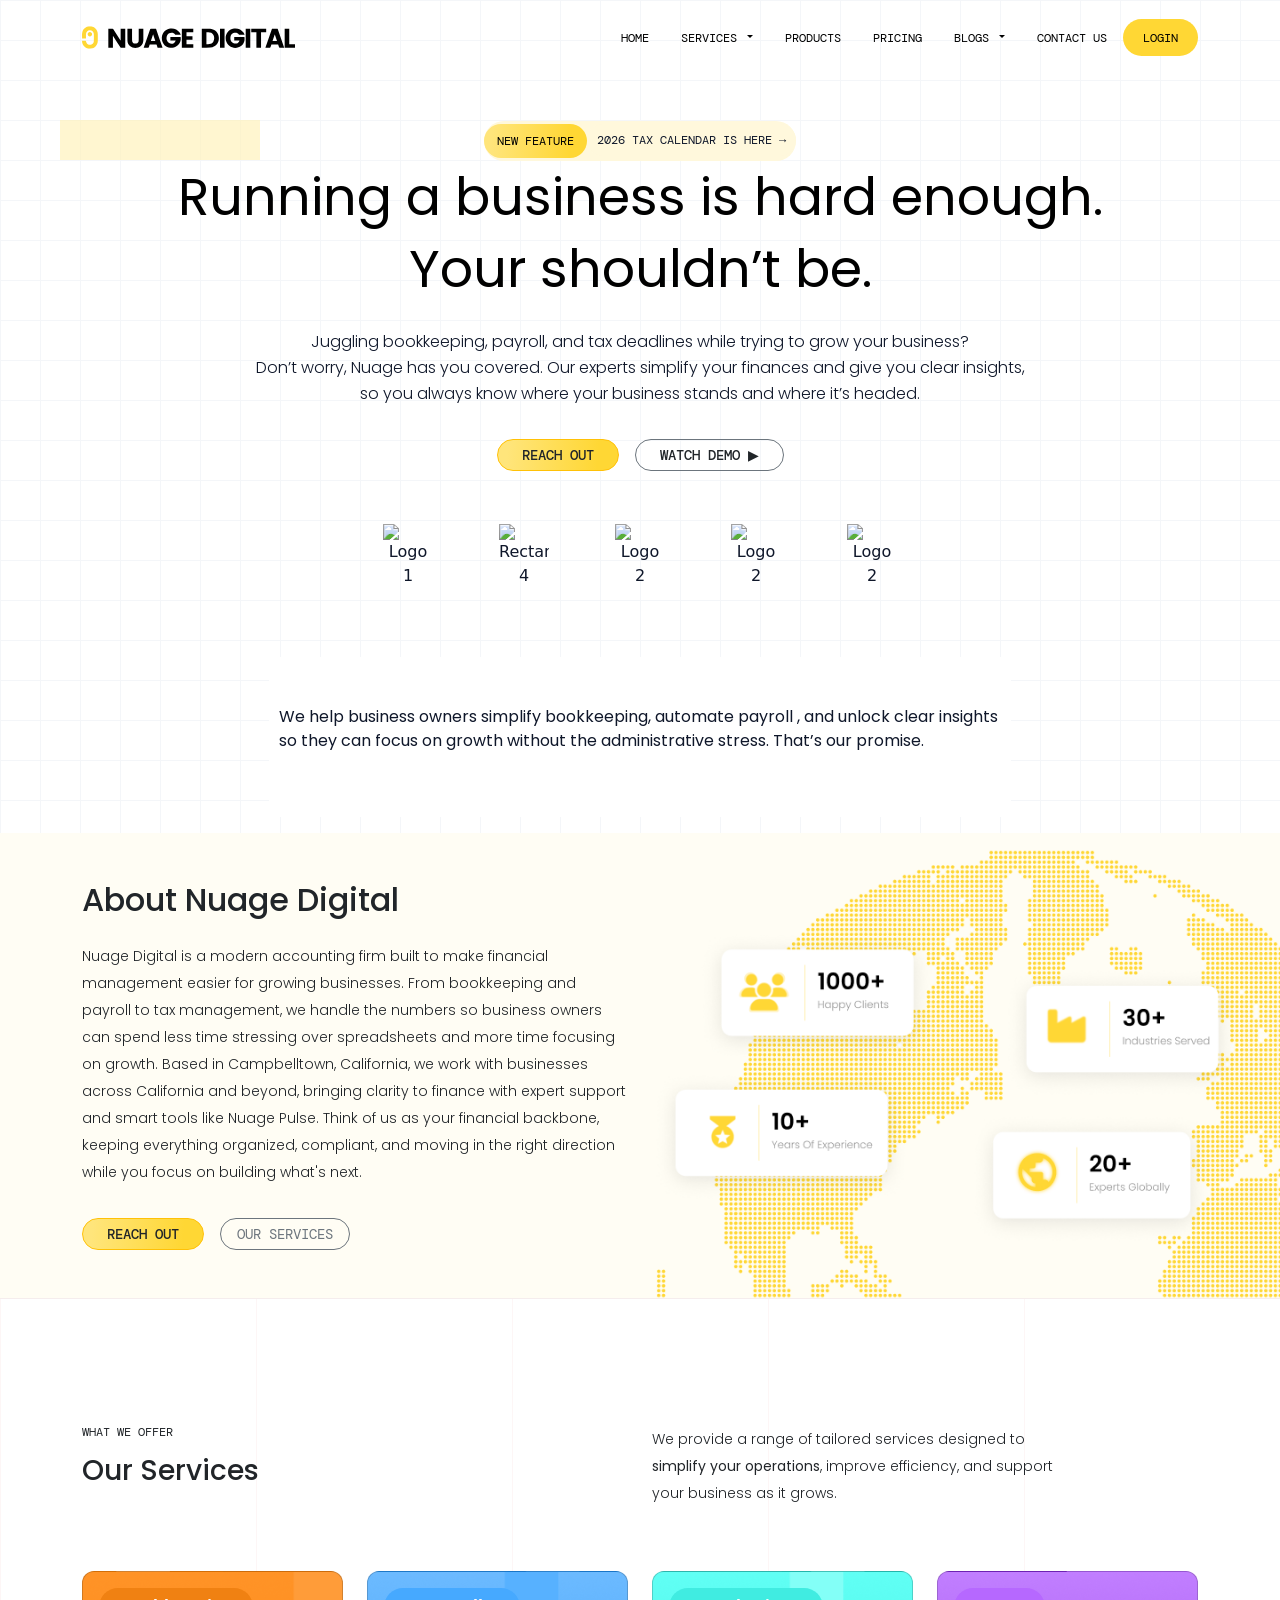
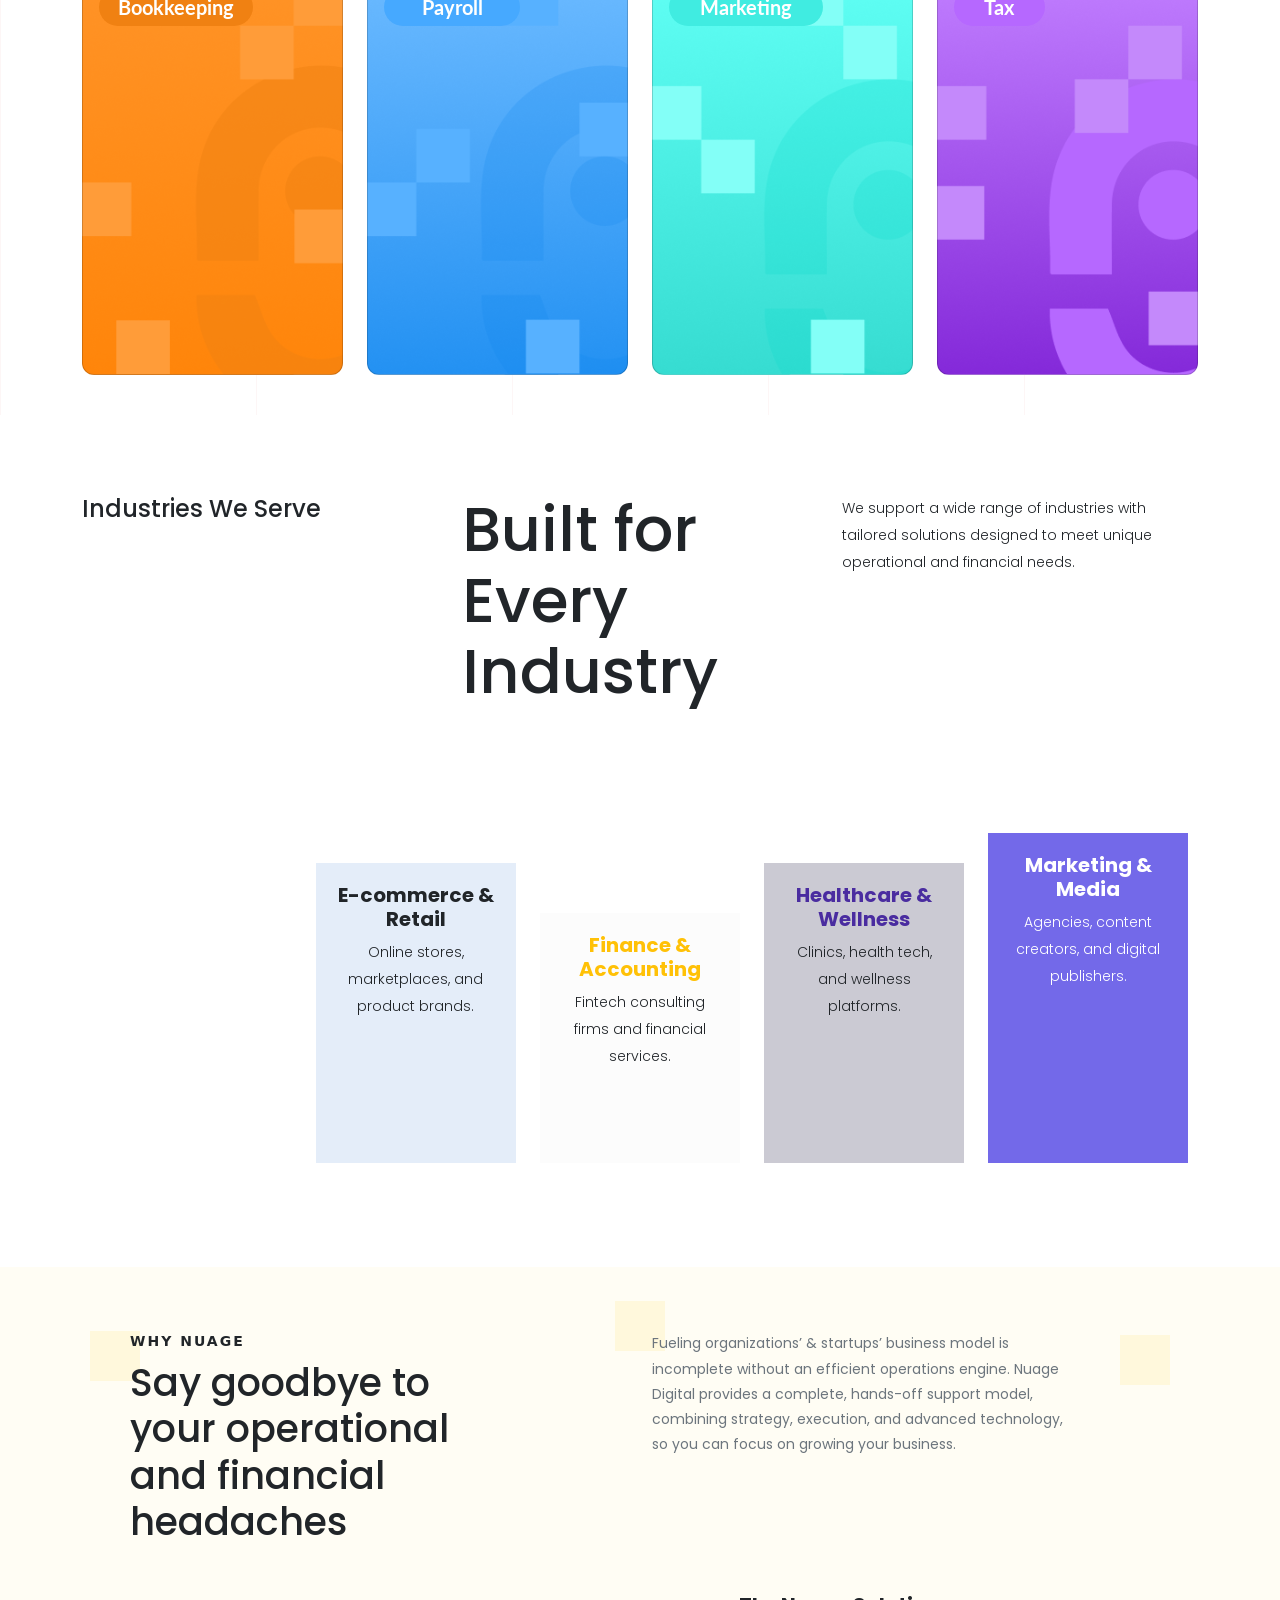
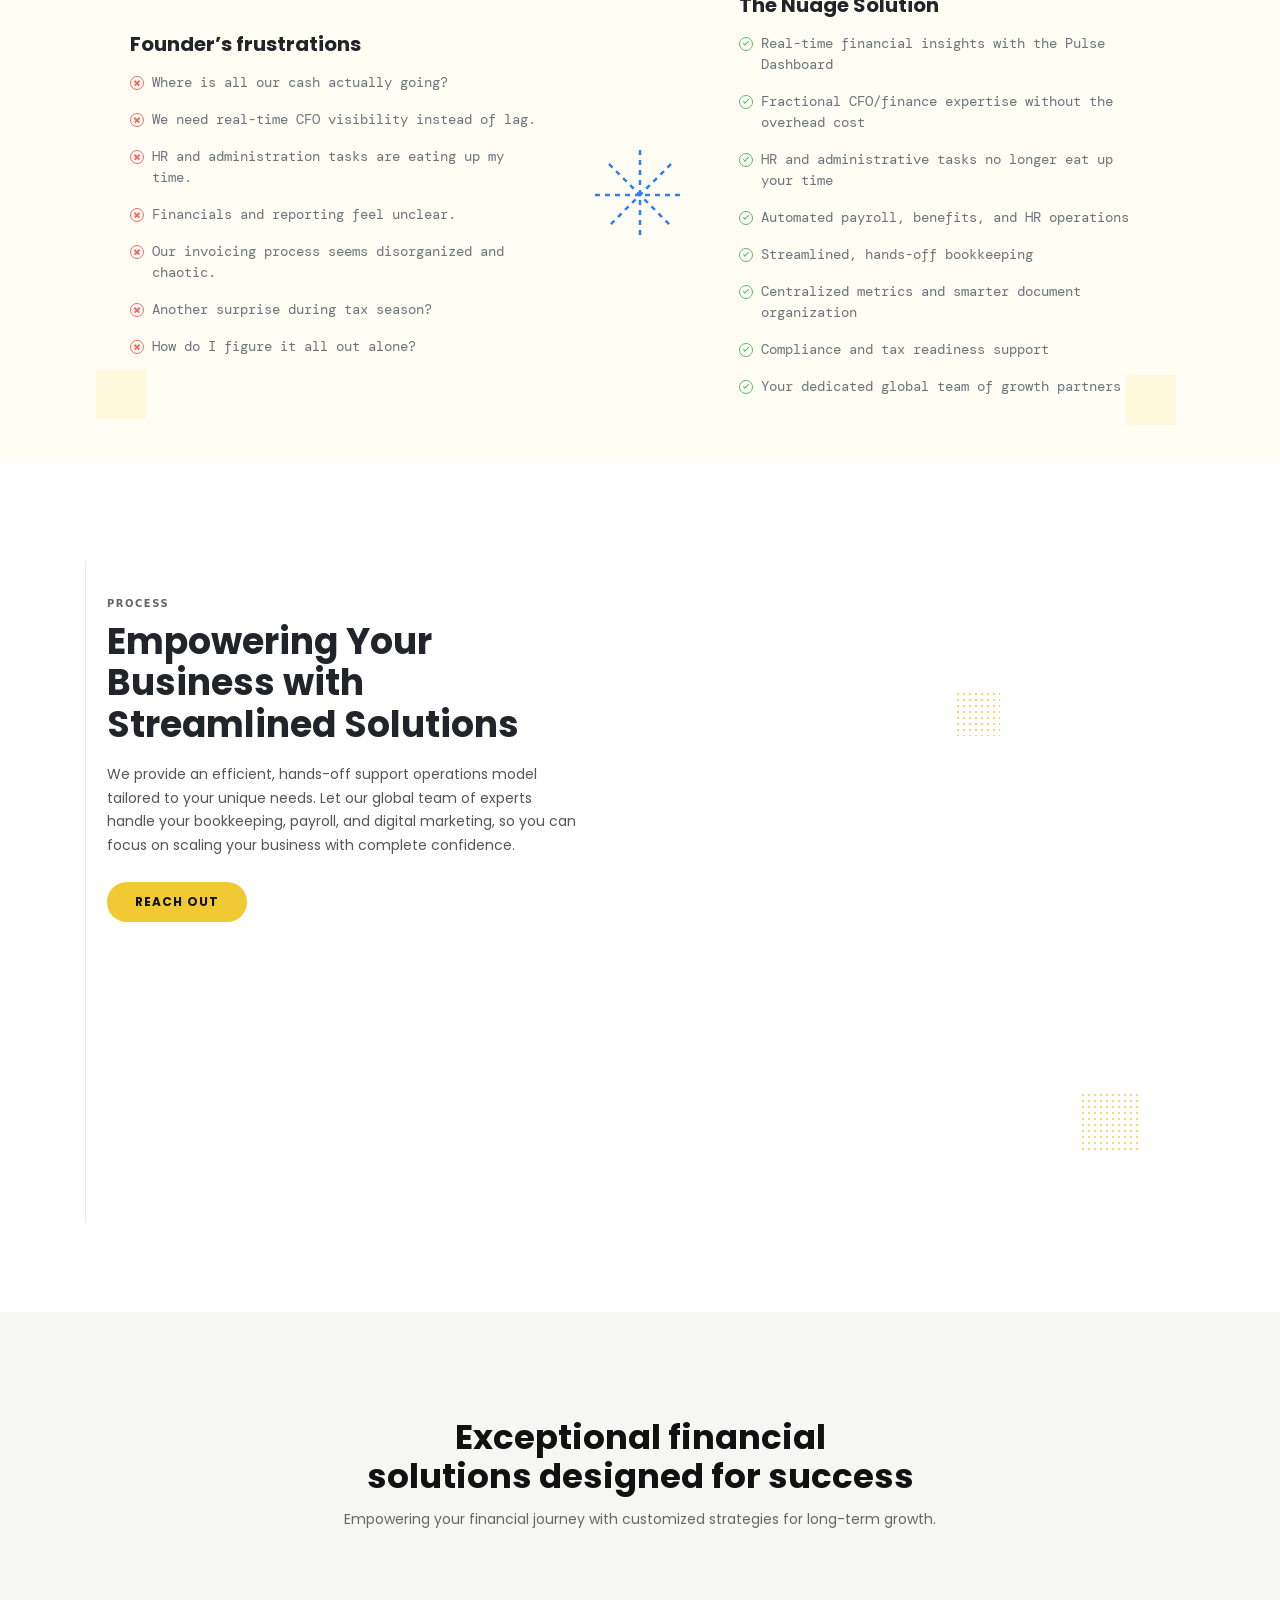
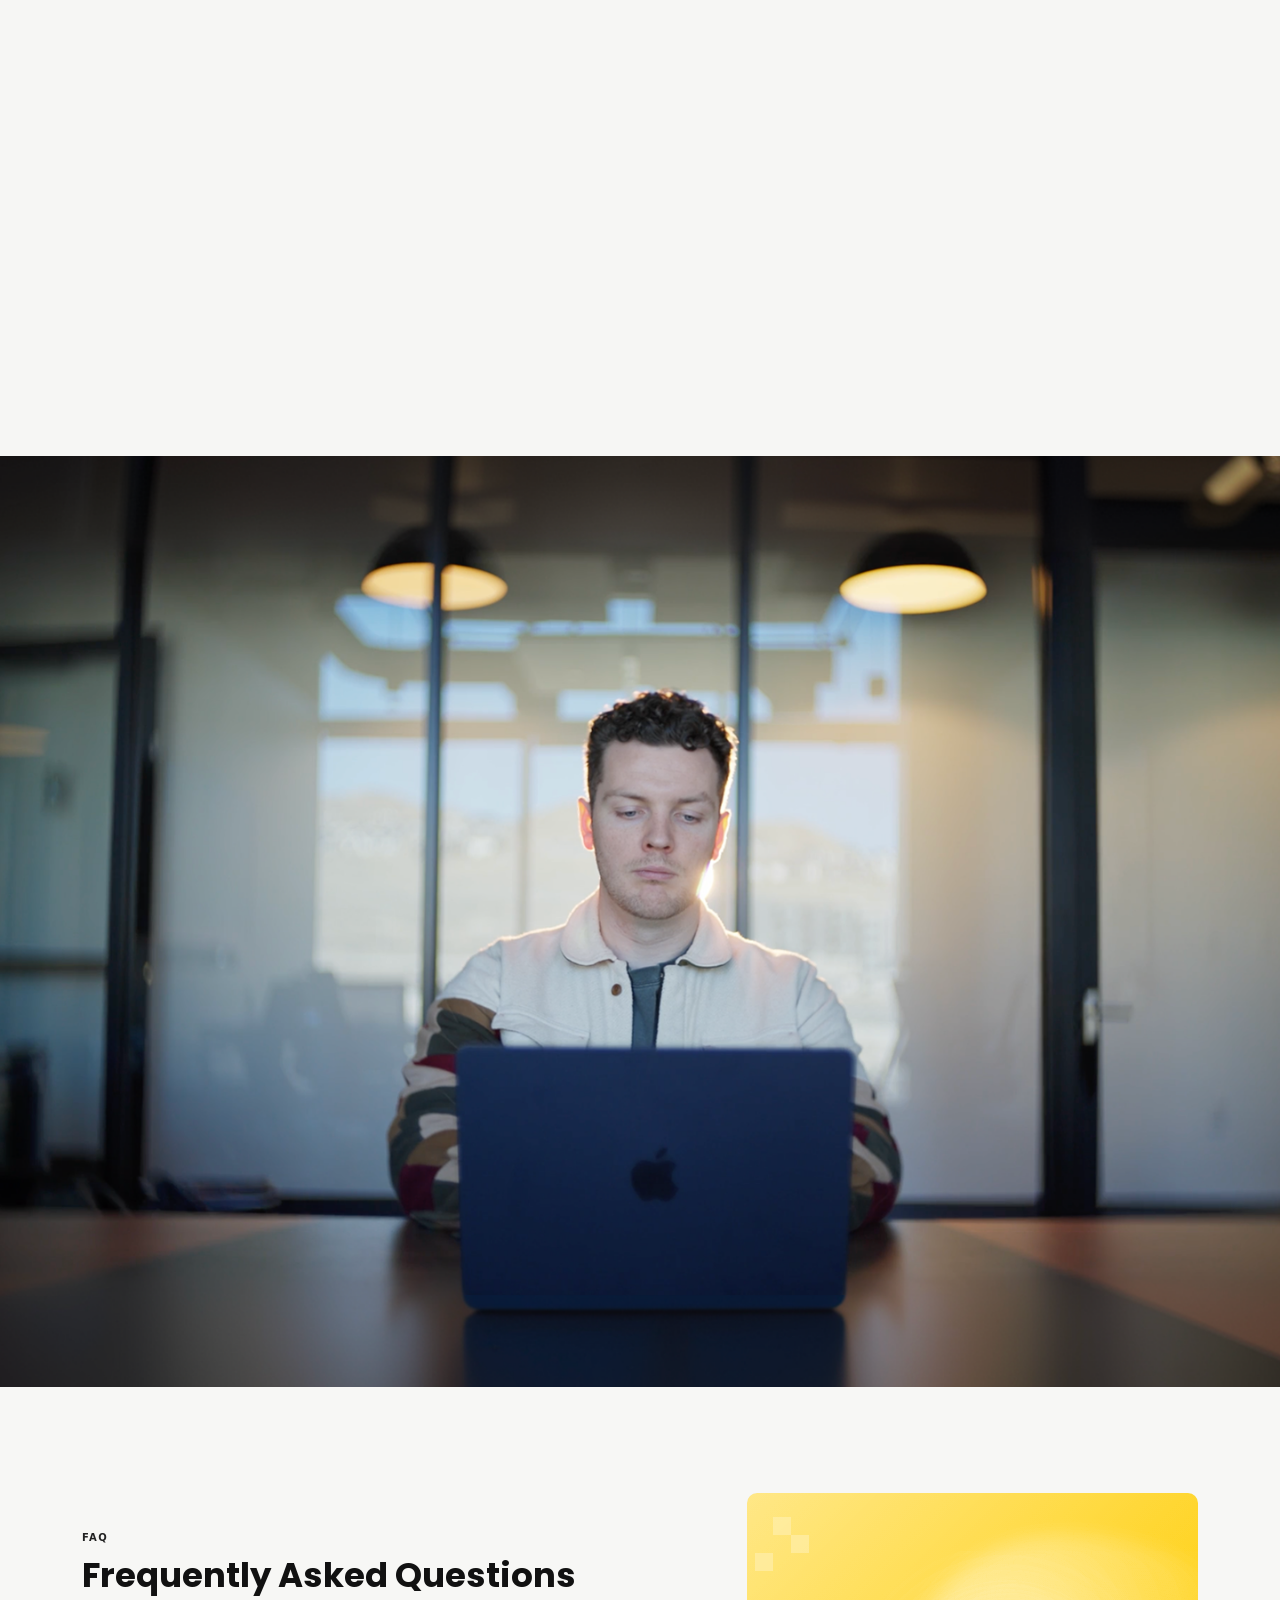
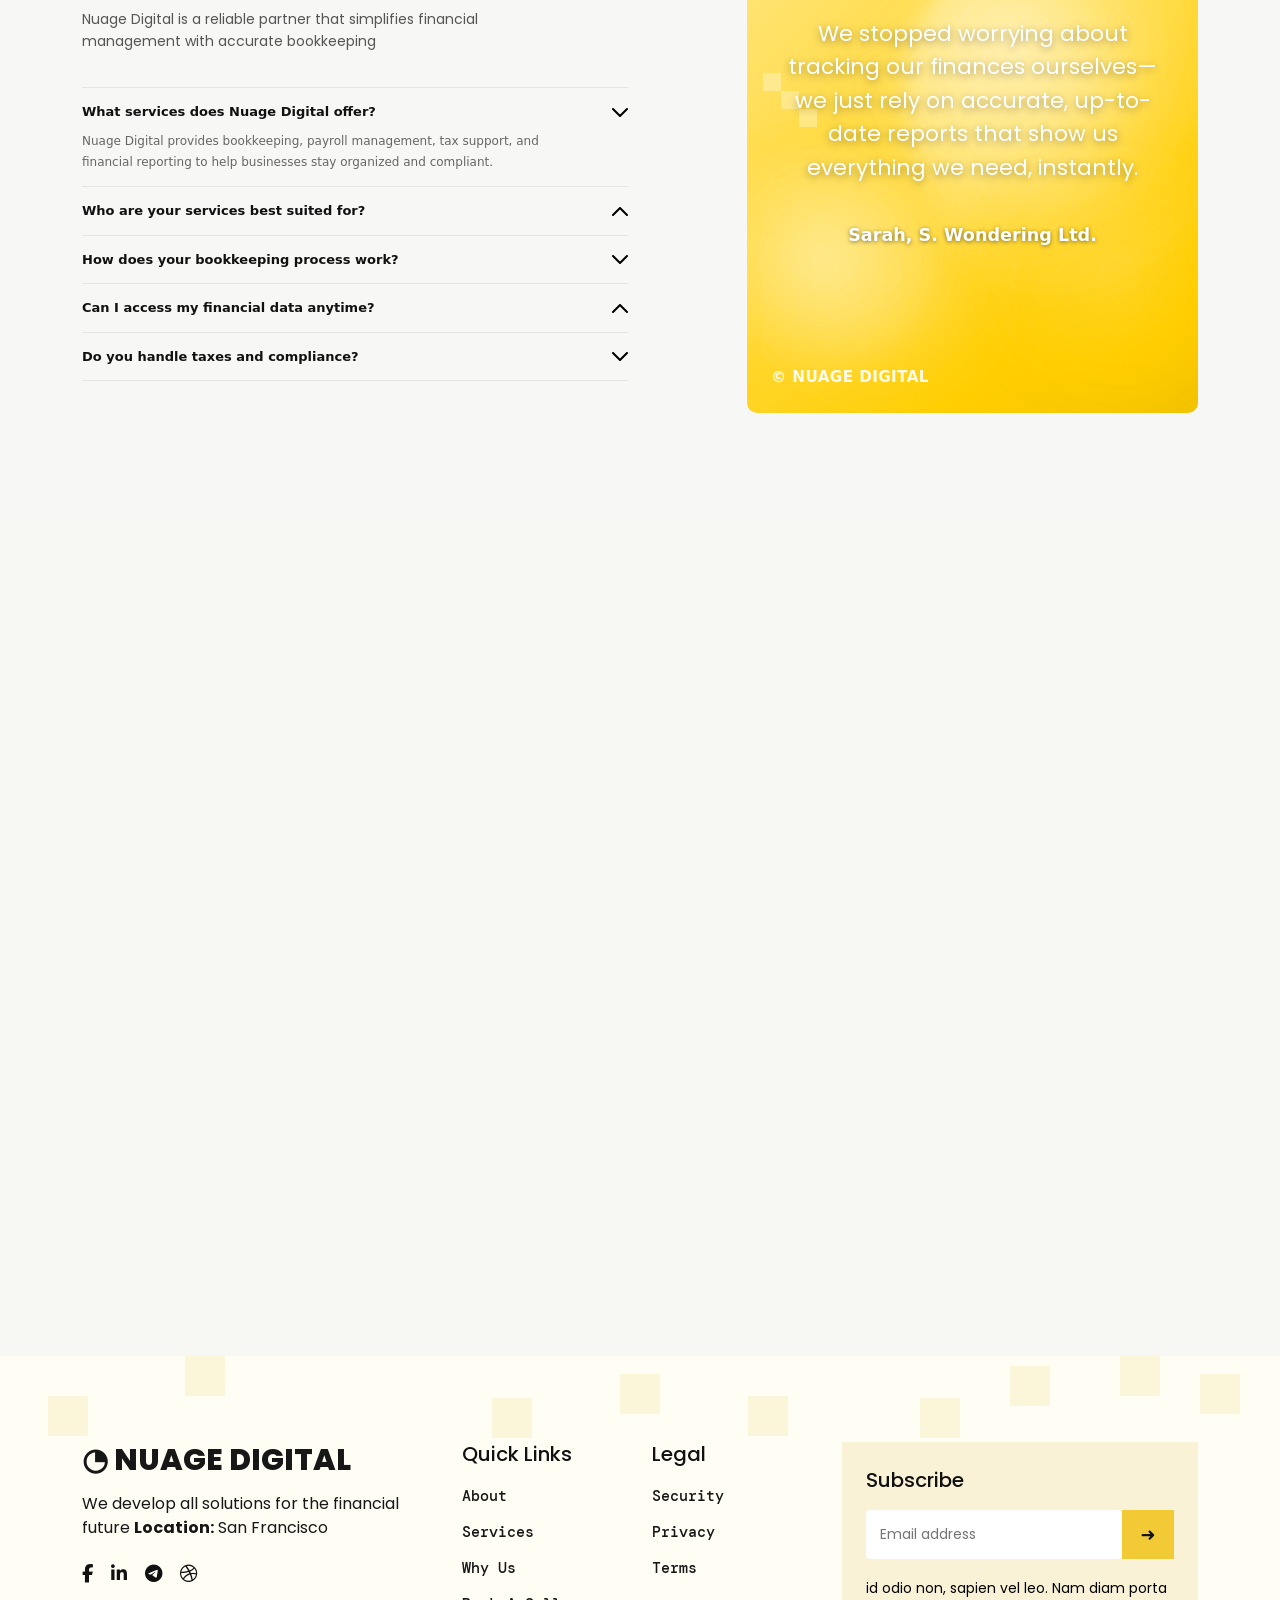
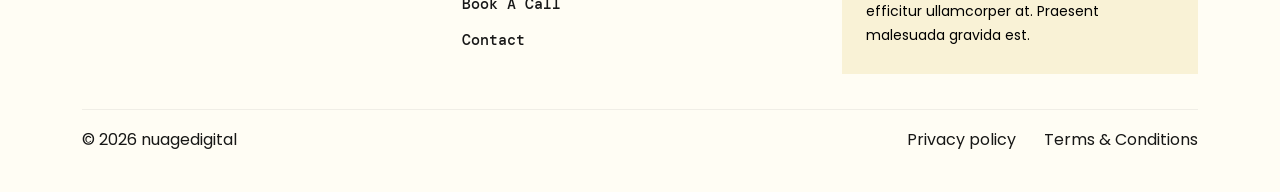
==== index.html @ 2b139d9e "Updated custom.css and index.html" ====
<!DOCTYPE html>
<html lang="en">

<head>
  <meta charset="UTF-8">
  <meta name="viewport" content="width=device-width, initial-scale=1.0">
  <title>Nuage-Digital | Index</title>
  <meta name="description" content="This is an example webpage.">
  <meta name="keywords" content="web, development, HTML">
  <meta name="author" content="John Doe">
  <meta name="robots" content="index, follow">
  <meta property="og:title" content="Example Page">
  <meta property="og:description" content="This page is an example of meta tags in HTML.">
  <meta property="og:image" content="image_url.jpg">
  <link rel="stylesheet" href="assets/css/custom.css">
  <link rel="stylesheet" href="assets/css/slick.css">
  <link rel="stylesheet" href="assets/css/slick-theme.css">
  <!-- Bootstrap CSS -->
  <link rel="stylesheet" href="https://cdnjs.cloudflare.com/ajax/libs/font-awesome/6.5.2/css/all.min.css">
  <link rel="stylesheet" href="https://cdn.jsdelivr.net/npm/bootstrap@5.1.3/dist/css/bootstrap.min.css">
</head>

<body>
  <!-- Header -->
  <header class="header">
    <nav class="navbar navbar-expand-lg navbar-light">
      <div class="container">

        <!-- Logo -->
        <a href="/" class="navbar-brand d-flex align-items-center gap-3">
          <img src="assets/images/logo.svg" alt="Nuage Digital Logo" height="45">
        </a>

        <!-- Toggler Button -->
        <div class="navbar-toggler custom-toggler" type="button" data-bs-toggle="offcanvas"
          data-bs-target="#navbarOffcanvas" aria-controls="navbarOffcanvas">
          <span class="border1"></span>
          <span class="border2"></span>
          <span class="border3"></span>
        </div>

        <!-- Desktop Navbar -->
        <div class="collapse navbar-collapse" id="navbarNav">
          <ul class="navbar-nav ms-auto">

            <li class="nav-item">
              <a class="nav-link active" href="#">Home</a>
            </li>

            <!-- Services Dropdown -->
            <li class="nav-item dropdown">
              <a class="nav-link dropdown-toggle" href="#" id="servicesDropdown" role="button" data-bs-toggle="dropdown"
                aria-expanded="false">
                Services
              </a>
              <ul class="dropdown-menu" aria-labelledby="servicesDropdown">
                <li><a class="dropdown-item" href="#">Web Development</a></li>
                <li><a class="dropdown-item" href="#">Digital Marketing</a></li>
                <li><a class="dropdown-item" href="#">SEO & SEM</a></li>
                <li ><a class="dropdown-item" href="#">App Development</a></li>
              </ul>
            </li>

            <!-- Products -->
            <li class="nav-item">
              <a class="nav-link" href="#">Products</a>
            </li>

            <!-- Pricing -->
            <li class="nav-item">
              <a class="nav-link" href="#">Pricing</a>
            </li>

            <!-- Blogs Dropdown -->
            <li class="nav-item dropdown">
              <a class="nav-link dropdown-toggle" href="#" id="blogsDropdown" role="button" data-bs-toggle="dropdown"
                aria-expanded="false">
                Blogs
              </a>
              <ul class="dropdown-menu" aria-labelledby="blogsDropdown">
                <li><a class="dropdown-item" href="#">Latest Articles</a></li>
                <li><a class="dropdown-item" href="#">Technology Trends</a></li>
                <li><a class="dropdown-item" href="#">Business Insights</a></li>
                <li><a class="dropdown-item" href="#">Case Studies</a></li>
              </ul>
            </li>

            <li class="nav-item">
              <a class="nav-link" href="#">Contact Us</a>
            </li>
            <li class="nav-item" id="pulse-btn">
              <a class="nav-link" href="#">Login</a>
            </li>
          </ul>
        </div>
      </div>
    </nav>
  </header>
  <!-- Mobile Offcanvas -->
  <div class="offcanvas offcanvas-start" tabindex="-1" id="navbarOffcanvas" aria-labelledby="navbarOffcanvasLabel">
    <div class="offcanvas-header">
      <a href="/" class="navbar-brand d-flex align-items-center gap-3">
        <img src="assets/images/logo.svg" alt="Nuage Digital Logo" height="45">
      </a>
      <button type="button" class="btn-close" data-bs-dismiss="offcanvas" aria-label="Close"></button>
    </div>
    <div class="offcanvas-body">
      <ul class="navbar-nav">

        <li class="nav-item">
          <a class="nav-link" href="#">Home</a>
        </li>

        <!-- Services Dropdown in Offcanvas -->
        <li class="nav-item dropdown">
          <a class="nav-link dropdown-toggle" href="#" id="offcanvasServices" role="button" data-bs-toggle="dropdown"
            aria-expanded="false">
            Services
          </a>
          <ul class="dropdown-menu">
            <li><a class="dropdown-item" href="#">Web Development</a></li>
            <li><a class="dropdown-item" href="#">Digital Marketing</a></li>
            <li><a class="dropdown-item" href="#">SEO & SEM</a></li>
            <li><a class="dropdown-item" href="#">App Development</a></li>
          </ul>
        </li>

        <li class="nav-item">
          <a class="nav-link" href="#">Products</a>
        </li>

        <li class="nav-item">
          <a class="nav-link" href="#">Pricing</a>
        </li>

        <!-- Blogs Dropdown in Offcanvas -->
        <li class="nav-item dropdown">
          <a class="nav-link dropdown-toggle" href="#" id="offcanvasBlogs" role="button" data-bs-toggle="dropdown"
            aria-expanded="false">
            Blogs
          </a>
          <ul class="dropdown-menu">
            <li><a class="dropdown-item" href="#">Latest Articles</a></li>
            <li><a class="dropdown-item" href="#">Technology Trends</a></li>
            <li><a class="dropdown-item" href="#">Business Insights</a></li>
            <li><a class="dropdown-item" href="#">Case Studies</a></li>
          </ul>
        </li>

        <li class="nav-item">
          <a class="nav-link" href="#">Contact Us</a>
        </li>
        <li class="nav-item" id="pulse-btn">
          <a class="nav-link" href="#">Login</a>
        </li>
      </ul>
    </div>
  </div>
  <!------Hero ---->
  <section class="hero">
    <div class="grid-bg"></div>
    <div id="particles-js"></div>
    <div class="content">
      <div class="new-feature">
        <span
          style="background:linear-gradient(94.38deg, #FFE57B 8.02%, #FFD734 83.18%); color:rgb(0, 0, 0); padding: 11px 13px; border-radius:9999px; font-size:12px;">NEW
          FEATURE</span>
        <h5>2026 TAX CALENDAR IS HERE <span class="arrow">→</span></h5>
      </div>

      <h1 class="headline">
        Running a business is hard enough.<br>
        Your <span class="text"></span> shouldn’t be.
      </h1>

      <p class="subheadline">
        Juggling bookkeeping, payroll, and tax deadlines while trying to grow your business?<br>
        Don’t worry, Nuage has you covered. Our experts simplify your finances and give you clear insights,
        so you always know where your business stands and where it’s headed.
      </p>

      <div class="buttons d-flex align-items-center gap-3">

        <a href="#" class="btn btn-warning rounded-pill px-4 py-2 fw-medium text-dark">
          REACH OUT
        </a>

        <!-- <a href="#" class=" rounded-pill px-3 py-2 d-flex align-items-center gap-2">
          <span>WATCH DEMO</span>
          <span class="fs-5">▶</span>

        </a> -->
        <a href="#" class="btn btn-outline-secondary rounded-pill px-4 py-2 fw-medium text-dark">
          WATCH DEMO <span class="fs-7">▶</span>
        </a>
      </div>

      <div class="container">
        <div class="row">
          <div class="col-md-12">
            <div class="logo-wrapper d-flex justify-content-center align-items-center gap-3">
              <div class="d-flex justify-content-center align-items-center" style="width: 100px; height: 100px;">
                <img src="https://nuage-digital.com/wp-content/uploads/2025/08/dl2ae22-1.jpg" alt="Logo 1">
              </div>
              <div class="d-flex justify-content-center align-items-center" style="width: 100px; height: 100px;">
                <img src="https://nuage-digital.com/wp-content/uploads/2025/08/da22a22-1.jpg" alt="Rectangle-4">
              </div>
              <div class="d-flex justify-content-center align-items-center" style="width: 100px; height: 100px;">
                <img src="https://nuage-digital.com/wp-content/uploads/2025/08/lm.a2-1.jpg" alt="Logo 2">
              </div>
              <div class="d-flex justify-content-center align-items-center" style="width: 100px; height: 100px;">
                <img src="https://nuage-digital.com/wp-content/uploads/2025/09/logo-1.svg" alt="Logo 2">
              </div>
              <div class="d-flex justify-content-center align-items-center" style="width: 100px; height: 100px;">
                <img src="https://nuage-digital.com/wp-content/uploads/2025/08/ld2uytre-1.jpg" alt="Logo 2">
              </div>
            </div>
          </div>
        </div>
      </div>

      <div class="help">
        <div class="container">
          <div class="row">
            <div class="col-md-12">
              <div class="help_content">
                <p> We help business owners simplify bookkeeping, automate payroll , and unlock clear insights so they
                  can focus on growth without the administrative stress. That’s our promise.</p>
              </div>
            </div>
          </div>
        </div>
      </div>

    </div>
  </section>

  <section class="hero1">
    <div class="container">
      <div class="row p-0">
        <!-- Left Column for Text Content -->
        <div class="col-md-6 d-flex align-items-center pl-md-5 pr-md-5">
          <div class="about-us">
            <h2 class="mb-4">About Nuage Digital</h2>
            <p class="mb-4">
              Nuage Digital is a modern accounting firm built to make financial management easier for growing
              businesses. From bookkeeping and payroll to tax management, we handle the numbers so business owners can
              spend less time stressing over spreadsheets and more time focusing on growth. Based in Campbelltown,
              California, we work with businesses across California and beyond, bringing clarity to finance with expert
              support and smart tools like Nuage Pulse. Think of us as your financial backbone, keeping everything
              organized, compliant, and moving in the right direction while you focus on building what's next.
            </p>
            <div class="buttons d-flex align-items-start gap-3 justify-content-start">
              <a href="#" class="btn btn-warning rounded-pill px-4 py-2 fw-medium text-dark">
                REACH OUT
              </a>
              <a href="#" class="btn btn-outline-secondary rounded-pill px-3 py-2 d-flex align-items-center gap-2">
                <span>Our Services</span>
              </a>
            </div>
          </div>
        </div>

        <!-- Right Column for Image -->
        <div class="col-md-6 p-0">
          <!-- <img src="assets/images/Frame_1.png" alt="Nuage Digital Image" class="img-fluid"> -->
        </div>
      </div>
    </div>
  </section>

  <!-- Services -->

  <section class="nuage-services">
    <div id="particles-js1"></div>
    <div class="container">
      <div class="row mb-5">
        <div class="col-md-6">
          <div class="service-txt">
            <h4>WHAT WE OFFER</h4>
            <h2>Our Services</h2>
          </div>
        </div>
        <div class="col-md-6">
          <div class="service-right">
            <p>We provide a range of tailored services designed to <br><b>simplify your operations</b>, improve
              efficiency, and
              support <br>your business as it grows.</p>
          </div>
        </div>
      </div>
      <div class="row">

        <!-- Bookkeeping -->
        <div class="col-md-3 mb-4">
          <div class="card flip-card"
            data-back="We keep your books accurate and provide on-demand financial statements."
            style="background-image: url('assets/images/services1.png'); background-size: cover; background-position: center;">
            <div class="card-body d-flex flex-column justify-content-between">
              <div>
                <h4 class="text-white" id="bg_shadow_book">Bookkeeping</h4>
              </div>
              <div>
                <p class="text-white">We keep your books accurate and provide on-demand financial statements.</p>
                <a href="#" class="btn btn-light text-dark">LEARN MORE</a>
              </div>
            </div>
          </div>
        </div>

        <!-- Payroll -->
        <div class="col-md-3 mb-4">
          <div class="card flip-card"
            data-back="We automate your HR and admin operations, handling time tracking payroll."
            style="background-image: url('assets/images/service2.png'); background-size: cover; background-position: center;">
            <div class="card-body d-flex flex-column justify-content-between">
              <div>
                <h4 class="text-white" id="bg_shadow_payroll">Payroll</h4>
              </div>
              <div>
                <p class="text-white">We automate your HR and admin operations, handling time tracking payroll.</p>
                <a href="#" class="btn btn-light text-dark">LEARN MORE</a>
              </div>
            </div>
          </div>
        </div>

        <!-- Marketing -->
        <div class="col-md-3 mb-4">
          <div class="card flip-card" data-back="A powerful tool to turn your financial data into insights."
            style="background-image: url('assets/images/service3.png'); background-size: cover; background-position: center;">
            <div class="card-body d-flex flex-column justify-content-between">
              <div>
                <h4 class="text-white" id="bg_shadow_marketing">Marketing</h4>
              </div>
              <div>
                <p class="text-white">A powerful tool to turn your financial data into insights.</p>
                <a href="#" class="btn btn-light text-dark">LEARN MORE</a>
              </div>
            </div>
          </div>
        </div>

        <!-- Tax -->
        <div class="col-md-3 mb-4">
          <div class="card flip-card"
            data-back="We bring digital taxes to life with modern tools and expert tax professionals."
            style="background-image: url('assets/images/service4.png'); background-size: cover; background-position: center;">
            <div class="card-body d-flex flex-column justify-content-between">
              <div>
                <h4 class="text-white" id="bg_shadow_tax">Tax</h4>
              </div>
              <div>
                <p class="text-white">We bring digital taxes to life with modern tools and expert tax professionals.</p>
                <a href="#" class="btn btn-light text-dark">LEARN MORE</a>
              </div>
            </div>
          </div>
        </div>

      </div>
    </div>
  </section>

  <!-- industry -->

<section class="industry">
  <div class="container">
    <div class="row">
      <div class="col-md-4">
        <h4>Industries We Serve</h4>
      </div>
      <div class="col-md-4">
        <h2 style="width: 70%;">Built for Every Industry</h2>
      </div>
      <div class="col-md-4">
        <p>We support a wide range of industries with tailored solutions designed to meet unique operational and financial needs.</p>
      </div>
    </div>
    <div class="row industry-row">

      <!-- Technology -->
      <div class="col-lg-2 col-md-4 col-sm-6 mb-4">
        <div class="card industry-card" style="background-image: url('assets/images/video1.gif');">
          <div class="card-body d-flex flex-column justify-content-between">
            <div>
              <h4 class="text-white">Technology & Software</h4>
              <p class="text-white">Startups, SaaS, and app developers.</p>
            </div>
            <!-- <a href="#" class="btn btn-light text-dark rounded-pill">Explore More</a> -->
          </div>
        </div>
      </div>

      <!-- E-commerce -->
      <div class="col-lg-2 col-md-4 col-sm-6 mb-4">
        <div class="card industry-card" style="position: relative; overflow: hidden;">
          <!-- Video background -->
          <video autoplay muted loop
            style="position: absolute; top: 30%; left: 0; width: 100%; height: 100%; object-fit: cover; z-index: -1;">
            <source src="assets/images/video2.mp4" type="video/mp4">
            Your browser does not support the video tag.
          </video>

          <div class="card-body d-flex flex-column justify-content-between" style="position: relative; z-index: 1;">
            <div>
              <h4 class="text-dark">E-commerce & Retail</h4>
              <p class="text-dark">Online stores, marketplaces, and product brands.</p>
            </div>
          </div>
        </div>
      </div>

      <!-- Finance -->
      <div class="col-lg-2 col-md-4 col-sm-6 mb-4">
        <div class="card industry-card" style="position: relative; overflow: hidden;">
          <!-- Video background -->
          <video autoplay muted loop
            style="position: absolute; top: 50%; left: 0; width: 100%; height: 100%; object-fit: cover; z-index: -1;">
            <source src="assets/images/Animatechc3.mp4" type="video/mp4">
            Your browser does not support the video tag.
          </video>

          <div class="card-body d-flex flex-column justify-content-between" style="position: relative; z-index: 1;">
            <div>
              <h4 class="text-warning">Finance & Accounting</h4>
              <p class="text-dark">Fintech consulting firms and financial services.</p>
            </div>
          </div>
        </div>
      </div>

      <!-- Healthcare -->
      <div class="col-lg-2 col-md-4 col-sm-6 mb-4">
        <div class="card industry-card" style="position: relative; overflow: hidden;">
          <!-- Video background -->
          <video autoplay muted loop
            style="position: absolute; top: 50%; left: 0; width: 100%; height: 100%; object-fit: cover; z-index: -1;">
            <source src="assets/images/video4.mp4" type="video/mp4">
            Your browser does not support the video tag.
          </video>

          <div class="card-body d-flex flex-column justify-content-between" style="position: relative; z-index: 1;">
            <div>
              <h4 style="color:#4a2ca0;">Healthcare & Wellness</h4>
              <p class="text-dark">Clinics, health tech, and wellness platforms.</p>
            </div>
          </div>
        </div>
      </div>

      <!-- Marketing -->
      <div class="col-lg-2 col-md-4 col-sm-6 mb-4">
        <div class="card industry-card" style="position: relative; overflow: hidden;">
          <!-- Video background -->
          <video autoplay muted loop
            style="position: absolute; top: 50%; left: 0; width: 100%; height: 100%; object-fit: cover; z-index: -1;">
            <source src="assets/images/video5.mp4" type="video/mp4">
            Your browser does not support the video tag.
          </video>

          <div class="card-body d-flex flex-column justify-content-between" style="position: relative; z-index: 1;">
            <div>
              <h4 class="text-white">Marketing & Media</h4>
              <p class="text-white">Agencies, content creators, and digital publishers.</p>
            </div>
          </div>
        </div>
      </div>

    </div>
  </div>
</section>

        <!-- financial Section -->

        <section id="finance-section" class="finance-section">
          <div class="container">
            <div class="position-relative overflow-hidden px-4 px-lg-5 py-5" style="border-color:#2f80ed !important;">

              <!-- decorative squares -->
              <span class="position-absolute"
                style="width:50px;height:50px;background:#FFF8DC;top:18px;left:50%;transform:translateX(-50%);"></span>
              <span class="position-absolute"
                style="width:50px;height:50px;background:#FFF8DC;top:48px;left:8px;"></span>
              <span class="position-absolute"
                style="width:50px;height:50px;background:#FFF8DC;top:52px;right:28px;"></span>
              <span class="position-absolute"
                style="width:50px;height:50px;background:#FFF8DC;bottom:26px;left:14px;"></span>
              <span class="position-absolute"
                style="width:50px;height:50px;background:#FFF8DC;bottom:20px;right:22px;"></span>

              <div class="row g-4 align-items-start mb-4 mb-lg-5 position-relative" style="z-index:2;">
                <div class="col-lg-6">
                  <small class="fw-bold text-uppercase d-block mb-2" style="letter-spacing:2px;">Why Nuage</small>
                  <h2 class="mb-0 fw-medium"
                    style="font-size:clamp(1.8rem,3vw,2.4rem); line-height:1.2; max-width:380px;">
                    Say goodbye to your operational and financial headaches
                  </h2>
                </div>
                <div class="col-lg-6">
                  <p class="mb-0 text-secondary small" style="line-height:1.8; max-width:420px;">
                    Fueling organizations’ &amp; startups’ business model is incomplete without an efficient
                    operations engine. Nuage Digital provides a complete, hands-off support model, combining
                    strategy, execution, and advanced technology, so you can focus on growing your business.
                  </p>
                </div>
              </div>
              <div class="row g-4 align-items-center position-relative" style="z-index:2;">
                <!-- Left -->
                <div class="col-lg-5">
                  <h5 class="fw-bold mb-3">Founder’s frustrations</h5>
                  <ul class="list-unstyled mb-0 small text-secondary">
                    <li class="d-flex align-items-start mb-3">
                      <span class="icon-x me-2 mt-1"></span>
                      <span>Where is all our cash actually going?</span>
                    </li>
                    <li class="d-flex align-items-start mb-3">
                      <span class="icon-x me-2 mt-1"></span>
                      <span>We need real-time CFO visibility instead of lag.</span>
                    </li>
                    <li class="d-flex align-items-start mb-3">
                      <span class="icon-x me-2 mt-1"></span>
                      <span>HR and administration tasks are eating up my time.</span>
                    </li>
                    <li class="d-flex align-items-start mb-3">
                      <span class="icon-x me-2 mt-1"></span>
                      <span>Financials and reporting feel unclear.</span>
                    </li>
                    <li class="d-flex align-items-start mb-3">
                      <span class="icon-x me-2 mt-1"></span>
                      <span>Our invoicing process seems disorganized and chaotic.</span>
                    </li>
                    <li class="d-flex align-items-start mb-3">
                      <span class="icon-x me-2 mt-1"></span>
                      <span>Another surprise during tax season?</span>
                    </li>
                    <li class="d-flex align-items-start">
                      <span class="icon-x me-2 mt-1"></span>
                      <span>How do I figure it all out alone?</span>
                    </li>
                  </ul>
                </div>
                <!-- Center -->
                <div class="col-lg-2 text-center">
                  <div class="d-flex justify-content-center align-items-center h-100">
                    <svg width="110" height="110" viewBox="0 0 110 110" xmlns="http://www.w3.org/2000/svg"
                      class="center-svg">
                      <line x1="10" y1="55" x2="100" y2="55" stroke="#2f80ed" stroke-width="2.5"
                        stroke-dasharray="5 5" />
                      <line x1="55" y1="10" x2="55" y2="100" stroke="#2f80ed" stroke-width="2.5"
                        stroke-dasharray="5 5" />
                      <line x1="24" y1="24" x2="86" y2="86" stroke="#2f80ed" stroke-width="2.5"
                        stroke-dasharray="5 5" />
                      <line x1="86" y1="24" x2="24" y2="86" stroke="#2f80ed" stroke-width="2.5"
                        stroke-dasharray="5 5" />
                    </svg>
                  </div>
                </div>
                <!-- Right -->
                <div class="col-lg-5">
                  <h5 class="fw-bold mb-3">The Nuage Solution</h5>
                  <ul class="list-unstyled mb-0 small text-secondary">
                    <li class="d-flex align-items-start mb-3">
                      <span class="icon-check me-2 mt-1"></span>
                      <span>Real-time financial insights with the Pulse Dashboard</span>
                    </li>
                    <li class="d-flex align-items-start mb-3">
                      <span class="icon-check me-2 mt-1"></span>
                      <span>Fractional CFO/finance expertise without the overhead cost</span>
                    </li>
                    <li class="d-flex align-items-start mb-3">
                      <span class="icon-check me-2 mt-1"></span>
                      <span>HR and administrative tasks no longer eat up your time</span>
                    </li>
                    <li class="d-flex align-items-start mb-3">
                      <span class="icon-check me-2 mt-1"></span>
                      <span>Automated payroll, benefits, and HR operations</span>
                    </li>
                    <li class="d-flex align-items-start mb-3">
                      <span class="icon-check me-2 mt-1"></span>
                      <span>Streamlined, hands-off bookkeeping</span>
                    </li>
                    <li class="d-flex align-items-start mb-3">
                      <span class="icon-check me-2 mt-1"></span>
                      <span>Centralized metrics and smarter document organization</span>
                    </li>
                    <li class="d-flex align-items-start mb-3">
                      <span class="icon-check me-2 mt-1"></span>
                      <span>Compliance and tax readiness support</span>
                    </li>
                    <li class="d-flex align-items-start">
                      <span class="icon-check me-2 mt-1"></span>
                      <span>Your dedicated global team of growth partners</span>
                    </li>
                  </ul>
                </div>
              </div>
            </div>
          </div>
        </section>


        <!-- process -->

        <section class="process-section" id="processSection">
          <div class="container process-box">
            <div class="row align-items-start">

              <div class="col-lg-6">
                <div class="process-left">
                  <div class="process-title-small">Process</div>
                  <h2 class="process-title">Empowering Your Business with Streamlined Solutions</h2>
                  <p class="process-text">
                    We provide an efficient, hands-off support operations model tailored to your unique needs.
                    Let our global team of experts handle your bookkeeping, payroll, and digital marketing,
                    so you can focus on scaling your business with complete confidence.
                  </p>
                  <a href="#" class="process-btn">Reach Out</a>

                  <div class="graph-area">
                    <div class="bar bar-1"></div>
                    <div class="bar bar-2"></div>
                    <div class="bar bar-3"></div>
                    <div class="bar bar-4"></div>
                    <div class="bar bar-5"></div>
                    <div class="bar bar-6"></div>
                    <div class="bar bar-7"></div>
                    <div class="bar bar-8"></div>
                  </div>
                </div>
              </div>

              <div class="col-lg-6">
                <div class="process-right">
                  <div class="timeline-line"></div>

                  <div class="step-item">
                    <div class="step-number">1</div>
                    <div class="step-content">
                      <small>Step #1</small>
                      <h4>Assess &amp; Align</h4>
                      <p>
                        We start by understanding your business model and operational needs.
                        Our team works with you to map core business tasks, processes, and digital touchpoints.
                      </p>
                    </div>
                  </div>

                  <div class="step-item">
                    <div class="step-number">2</div>
                    <div class="step-content">
                      <small>Step #2</small>
                      <h4>Integrate &amp; Automate</h4>
                      <p>
                        We seamlessly connect your tools into one streamlined flow. From payroll,
                        finance, and bookkeeping to social media and marketing, our systems reduce repetition.
                      </p>
                    </div>
                  </div>

                  <div class="step-item">
                    <div class="step-number">3</div>
                    <div class="step-content">
                      <small>Step #3</small>
                      <h4>Monitor &amp; Scale!</h4>
                      <p>
                        Experience real-time operational clarity. Access reports, improve response time,
                        and gain measurable growth with performance insights that help you scale faster.
                      </p>
                    </div>
                  </div>

                  <div class="step-item">
                    <div class="step-number">4</div>
                    <div class="step-content">
                      <small>Step #4</small>
                      <h4>Strategize &amp; Scale!</h4>
                      <p>
                        We do not just maintain operations. We actively help you grow your business
                        through strategic optimization, consistent support, and smarter execution.
                      </p>
                    </div>
                  </div>
                </div>
              </div>

            </div>

            <div class="shape-dots"></div>
            <div class="shape-dots top"></div>
          </div>
        </section>


        <!-- solution -->

        <section class="solutions-section" id="solutionsSection">
          <div class="container">
            <div class="solutions-heading text-center">
              <h2>Exceptional financial <br>solutions designed for success</h2>
              <p>
                Empowering your financial journey with customized
                strategies for long-term growth.
              </p>
            </div>

            <div class="row justify-content-center g-4">
              <!-- Card 1 -->
              <div class="col-lg-3 col-md-4 col-sm-6 solution-item">
                <div class="solution-card">
                  <img src="assets/images/card1.png" alt="Accounting and payroll">
                  <div class="solution-overlay"></div>
                  <div class="solution-content">
                    <h5>Streamlined accounting and payroll</h5>
                    <p>Accurate bookkeeping and payroll solutions built for business stability.</p>
                  </div>
                </div>
              </div>

              <!-- Card 2 -->
              <div class="col-lg-3 col-md-4 col-sm-6 solution-item">
                <div class="solution-card">
                  <img src="assets/images/card2.png" alt="Financial insights">
                  <div class="solution-overlay"></div>
                  <div class="solution-content">
                    <h5>Streamlined financial insights</h5>
                    <p>Clear reporting and performance visibility to guide smarter decisions.</p>
                  </div>
                </div>
              </div>

              <!-- Card 3 -->
              <div class="col-lg-3 col-md-4 col-sm-6 solution-item">
                <div class="solution-card">
                  <img src="assets/images/card3.png" alt="Social media">
                  <div class="solution-overlay"></div>
                  <div class="solution-content">
                    <h5>Streamlined social media presence</h5>
                    <p>Boost brand visibility with tailored digital content and engagement.</p>
                  </div>
                </div>
              </div>
            </div>
          </div>
        </section>

        <!-- pulse -->

        <section class="pulse-section" id="pulseSection">
          <!-- <div class="pulse-overlay"></div> -->
          <div class="container position-relative">
            <div class="pulse-header text-center">
              <h2>NUAGE PULSE</h2>
              <p>
                Real-time dashboards allow you to get an immediate view of how
                your business is performing, anytime, anywhere
              </p>
            </div>

            <div class="pulse-dashboard-wrap">
              <div class="pulse-dashboard">
                <div class="dashboard-top">
                  <div class="dashboard-left-icons">
                    <span></span>
                    <span></span>
                  </div>
                  <div class="dashboard-title">Master Calendar</div>
                  <div class="dashboard-date">01/01/2025 &nbsp;&nbsp;&nbsp; 31/03/2025</div>
                </div>

                <div class="dashboard-stats">
                  <div class="stat-box">
                    <small>$ 189 K</small>
                    <span>Sale</span>
                  </div>
                  <div class="stat-box">
                    <small>44 %</small>
                    <span>Margin</span>
                  </div>
                  <div class="stat-box">
                    <small>$ 81 K</small>
                    <span>COGS</span>
                  </div>
                  <div class="stat-box">
                    <small>$ 38 K</small>
                    <span>Expense</span>
                  </div>
                </div>

                <div class="dashboard-content">
                  <div class="chart-area">
                    <div class="chart-title">All Expenses | All Income</div>
                    <div class="fake-chart">
                      <div class="grid-line line-1"></div>
                      <div class="grid-line line-2"></div>
                      <div class="grid-line line-3"></div>
                      <svg viewBox="0 0 500 180" preserveAspectRatio="none">
                        <path class="line-purple" d="M10,60 C90,70 130,110 220,120 C290,128 360,115 490,150"></path>
                        <path class="line-pink" d="M10,95 C90,100 150,115 220,130 C310,150 390,155 490,160"></path>
                      </svg>
                    </div>
                    <div class="chart-footer">Bank Accounts</div>
                  </div>

                  <div class="donut-area">
                    <div class="donut-title">Expenses</div>
                    <div class="donut-chart">
                      <div class="donut-center">$ 59K</div>
                    </div>
                    <div class="donut-labels">
                      <span><i class="dot pink"></i> Utilities</span>
                      <span><i class="dot cyan"></i> Employees</span>
                    </div>
                  </div>
                </div>
              </div>
            </div>

            <div class="pulse-features row g-4 justify-content-center">
              <div class="col-lg-4 col-md-6 pulse-item">
                <div class="pulse-card">
                  <h5>Business Dashboards</h5>
                  <p>
                    A real-time picture of your business financial health, all in one click.
                    Compare income with expenses and take monthly profit into your own hands.
                  </p>
                </div>
              </div>

              <div class="col-lg-4 col-md-6 pulse-item">
                <div class="pulse-card">
                  <h5>My Drive</h5>
                  <p>
                    Share data between clients effortlessly using Google Drive
                    integration within the Pulse app.
                  </p>
                </div>
              </div>

              <div class="col-lg-4 col-md-6 pulse-item">
                <div class="pulse-card">
                  <h5>User Friendly Experience</h5>
                  <p>
                    Intuitive and seamless, designed for effortless navigation and
                    collaboration.
                  </p>
                </div>
              </div>
            </div>

            <div class="text-center pulse-btn-wrap">
              <a href="#" class="pulse-btn">LOGIN NOW</a>
            </div>
          </div>
        </section>

        <!-- faq -->

        <section class="faq-section">
          <div class="container">
            <div class="row align-items-center gy-5">

              <!-- Left Content -->
              <div class="col-lg-6">
                <div class="faq-left">
                  <span class="faq-tag">FAQ</span>
                  <h2>Frequently Asked Questions</h2>
                  <p>
                    Nuage Digital is a reliable partner that simplifies financial management
                    with accurate bookkeeping
                  </p>

                  <div class="faq-accordion">

                    <div class="faq-item active">
                      <button class="faq-question">
                        What services does Nuage Digital offer?
                        <span class="faq-icon"><svg width="16" height="9" viewBox="0 0 16 9" fill="none"
                            xmlns="http://www.w3.org/2000/svg">
                            <path d="M1 1L8 8L15 1" stroke="black" stroke-width="2" stroke-linecap="round"
                              stroke-linejoin="round" />
                          </svg>
                        </span>
                      </button>
                      <div class="faq-answer">
                        Nuage Digital provides bookkeeping, payroll management, tax support,
                        and financial reporting to help businesses stay organized and compliant.
                      </div>
                    </div>

                    <div class="faq-item">
                      <button class="faq-question">
                        Who are your services best suited for?
                        <span class="faq-icon"><svg width="16" height="9" viewBox="0 0 16 9" fill="none"
                            xmlns="http://www.w3.org/2000/svg">
                            <path d="M1 8L8 1L15 8" stroke="black" stroke-width="2" stroke-linecap="round"
                              stroke-linejoin="round" />
                          </svg>
                        </span>
                      </button>
                      <div class="faq-answer">
                        Our services are ideal for startups, small businesses, agencies, and
                        growing companies that want accurate and stress-free financial support.
                      </div>
                    </div>

                    <div class="faq-item">
                      <button class="faq-question">
                        How does your bookkeeping process work?
                        <span class="faq-icon"><svg width="16" height="9" viewBox="0 0 16 9" fill="none"
                            xmlns="http://www.w3.org/2000/svg">
                            <path d="M1 1L8 8L15 1" stroke="black" stroke-width="2" stroke-linecap="round"
                              stroke-linejoin="round" />
                          </svg>
                        </span>
                      </button>
                      <div class="faq-answer">
                        We organize your records, reconcile transactions, prepare reports, and
                        keep your books updated consistently for better visibility.
                      </div>
                    </div>

                    <div class="faq-item">
                      <button class="faq-question">
                        Can I access my financial data anytime?
                        <span class="faq-icon"><svg width="16" height="9" viewBox="0 0 16 9" fill="none"
                            xmlns="http://www.w3.org/2000/svg">
                            <path d="M1 8L8 1L15 8" stroke="black" stroke-width="2" stroke-linecap="round"
                              stroke-linejoin="round" />
                          </svg>
                        </span>
                      </button>
                      <div class="faq-answer">
                        Yes. We provide updated reporting and clear access to your business
                        financial information whenever needed.
                      </div>
                    </div>

                    <div class="faq-item">
                      <button class="faq-question">
                        Do you handle taxes and compliance?
                        <span class="faq-icon"><svg width="16" height="9" viewBox="0 0 16 9" fill="none"
                            xmlns="http://www.w3.org/2000/svg">
                            <path d="M1 1L8 8L15 1" stroke="black" stroke-width="2" stroke-linecap="round"
                              stroke-linejoin="round" />
                          </svg>
                        </span>
                      </button>
                      <div class="faq-answer">
                        Yes. We support tax-ready records, compliance workflows, and help keep
                        your documentation in order.
                      </div>
                    </div>

                  </div>
                </div>
              </div>

              <!-- Right Yellow Fluid Card -->
              <div class="col-lg-5 offset-lg-1">
                <div class="faq-quote-card position-relative overflow-hidden"
                  style="height: 420px; border-radius: 10px;">

                  <!-- Background Video -->
                  <video class="position-absolute top-0 start-0 w-100 h-100" autoplay muted loop playsinline
                    style="object-fit: cover; z-index: 1;">
                    <source src="assets/images/fluid_video.mp4" type="video/mp4">
                    Your browser does not support the video tag.
                  </video>

                  <!-- Fluid Elements Layer -->
                  <div class="fluid-bg position-absolute top-0 start-0 w-100 h-100" style="z-index: 2;">
                    <span class="blob blob-1"></span>
                    <span class="blob blob-2"></span>
                    <span class="blob blob-3"></span>
                    <span class="glow glow-1"></span>
                    <span class="glow glow-2"></span>

                    <span class="pixel pixel-1"></span>
                    <span class="pixel pixel-2"></span>
                    <span class="pixel pixel-3"></span>
                    <span class="pixel pixel-4"></span>
                    <span class="pixel pixel-5"></span>
                    <span class="pixel pixel-6"></span>
                  </div>

                  <div class="position-absolute top-0 start-0 w-100 h-100" style="background: #FFCD00; 
            mix-blend-mode: color; 
            z-index: 3;">
                  </div>

                  <!-- Quote Content -->
                  <div class="quote-content position-relative h-100 d-flex flex-column justify-content-center"
                    style="z-index: 4; padding: 40px 40px 80px;">

                    <p
                      style="font-size: 1.35rem; line-height: 1.55; color: #ffffff; text-shadow: 0 2px 8px rgba(0,0,0,0.4);">
                      We stopped worrying about tracking our finances ourselves—
                      we just rely on accurate, up-to-date reports that show us
                      everything we need, instantly.
                    </p>

                    <span class="mt-4 d-block"
                      style="color: #fff; font-weight: 600; font-size: 1.1rem; text-shadow: 0 1px 4px rgba(0,0,0,0.5);">
                      Sarah, S. Wondering Ltd.
                    </span>
                  </div>

                  <!-- Brand -->
                  <div class="quote-brand position-absolute bottom-0 start-0 p-4"
                    style="z-index: 4; color: rgba(255,255,255,0.9); font-size: 0.95rem;">
                    © NUAGE DIGITAL
                  </div>
                </div>
              </div>
            </div>
          </div>
        </section>

        <!-- map -->

        <section class="footprint-section" id="footprintSection">
          <div class="container">
            <div class="row align-items-center gy-5">

              <!-- LEFT CONTENT -->
              <div class="col-lg-5">
                <div class="footprint-content">
                  <span class="footprint-tag">Where</span>
                  <h2>Our Global Footprint</h2>

                  <p>
                    At Nuage Digital, we operate worldwide to provide a seamless, borderless operations engine for
                    modern
                    businesses. While our international team and Pulse Dashboard allow us to support clients anywhere on
                    the
                    globe, we have built deep-rooted, specialized expertise in a few primary regions:
                    United States: We empower US brands by navigating complex multi-state payroll, rigorous tax
                    compliance,
                    and hands-off bookkeeping so founders can focus on scaling.
                    European Markets: We partner with European companies to optimize their financial structures, handle
                    localized payroll nuances, and drive digital marketing strategies.
                    Global Expansion: For businesses crossing borders, we provide the structural foundation. We handle
                    international tax strategies and cross-border operations to ensure your global expansion is smooth
                    and
                    compliant.
                  </p>

                  <ul class="footprint-list">
                    <li>
                      <strong>United States:</strong> Multi-state payroll, tax compliance,
                      and financial systems built for scaling businesses.
                    </li>
                    <li>
                      <strong>European Markets:</strong> Localized financial structures,
                      payroll compliance, and marketing strategies.
                    </li>
                    <li>
                      <strong>Global Expansion:</strong> Cross-border support ensuring smooth,
                      compliant international operations.
                    </li>
                  </ul>

                  <div class="footprint-buttons">
                    <a href="#" class="btn-yellow">BOOK A CALL</a>
                    <a href="#" class="btn-link-light">OUR SERVICES</a>
                  </div>
                </div>
              </div>

              <!-- RIGHT MAP -->
              <div class="col-lg-7">
                <div class="map-box">

                  <!-- floating squares -->
                  <span class="map-square sq1"></span>
                  <span class="map-square sq2"></span>
                  <span class="map-square sq3"></span>
                  <span class="map-square sq4"></span>
                  <span class="map-square sq5"></span>
                  <span class="map-square sq6"></span>
                  <span class="map-square sq7"></span>
                  <span class="map-square sq8"></span>

                  <!-- map -->
                  <div class="map-wrap">
                    <!-- <img src="assets/images/california-map.png"  alt="Map"> -->
                    <svg class="map-img" width="529" height="625" viewBox="0 0 529 625" fill="none"
                      xmlns="http://www.w3.org/2000/svg">
                      <path
                        d="M136.518 278.963L136.596 279.269L136.532 280.316L136.612 280.627L136.358 281.019L136.606 281.992L136.299 282.069L136.376 282.376L136.54 283.015L136.375 283.739L136.453 284.046L136.532 284.352L136.24 285.789L136.405 286.432L136.332 288.816L136.177 290.876L136.192 292.234L136.348 294.214L136.199 294.928L136.277 296.603L136.048 296.987L136.44 297.241L136.518 297.548L136.596 297.855L136.925 297.772L137.647 297.942L137.726 298.249L138.037 298.169L138.759 298.34L139.065 298.262L139.144 298.568L138.837 298.646L138.916 298.957L139.223 298.879L139.307 299.208L139.08 299.597L139.469 299.847L139.803 299.762L139.881 300.074L140.188 299.996L140.266 300.302L140.35 300.63L140.66 300.551L140.196 301.36L121.07 300.478L119.815 300.799L119.893 301.105L119.564 301.188L119.65 301.521L119.339 301.6L119.254 301.268L118.926 301.352L119.011 301.684L117.428 302.087L117.505 302.394L117.195 302.474L117.117 302.167L116.81 302.245L116.726 301.913L116.393 301.997L116.316 301.69L116.23 301.358L115.924 301.435L116.009 301.769L114.731 302.094L113.155 301.134L111.403 300.899L110.755 299.726L109.875 298.943L109.569 299.021L108.846 298.854L107.809 296.087L106.52 293.695L106.106 290.773L106.256 288.692L104.972 286.323L104.034 285.223L102.979 285.142L102.816 284.498L102.043 284.041L102.268 283.629L102.19 283.323L103.546 283.304L103.774 282.919L103.382 282.665L100.345 281.423L97.8187 280.705L97.4147 279.119L97.7897 278.011L98.9053 277.051L99.0536 276.356L99.0596 274.991L98.7331 273.713L98.2448 273.183L98.1604 272.851L98.492 272.766L98.7988 272.688L99.1269 272.605L99.2121 272.937L99.5224 272.858L99.8283 272.779L99.7439 272.447L100.076 272.363L100.383 272.284L100.468 272.617L100.8 272.531L100.878 272.839L100.956 273.146L101.263 273.067L101.347 273.401L101.425 273.707L101.51 274.039L101.821 273.961L102.148 273.877L102.227 274.184L102.538 274.105L102.616 274.411L103.029 274.66L103.107 274.971L102.781 275.055L102.942 275.69L103.27 275.606L103.349 275.918L103.66 275.839L103.745 276.171L103.822 276.473L103.906 276.806L104.212 276.729L104.291 277.036L104.619 276.951L104.698 277.263L104.37 277.347L104.454 277.675L104.533 277.986L104.616 278.314L104.945 278.231L105.024 278.542L105.335 278.462L105.973 278.3L106.362 278.527L106.447 278.86L106.526 279.167L106.854 279.083L106.938 279.416L107.245 279.338L107.956 279.483L108.268 279.404L108.6 279.319L109.312 279.464L109.623 279.385L110.346 279.555L110.732 279.788L111.372 279.626L111.844 280.181L112.171 280.097L112.249 280.405L112.646 280.658L113.051 280.88L113.599 281.75L113.994 282.003L113.129 282.555L113.291 283.189L113.783 283.751L114.089 283.672L114.167 283.979L114.561 284.228L114.89 284.144L114.969 284.456L115.279 284.376L115.769 284.928L124.947 282.589L126.447 281.856L134.369 279.837L134.291 279.53L136.518 278.963Z"
                        fill="#FFD734" stroke="#ACA6A6" stroke-width="0.5" />
                      <path
                        d="M220.986 206.741L237.325 221.844L236.998 221.927L236.765 222.312L236.85 222.646L236.544 222.724L236.622 223.03L236.7 223.338L236.368 223.422L236.452 223.754L236.146 223.833L236.224 224.139L235.896 224.222L235.586 224.302L235.67 224.635L235.748 224.942L235.442 225.019L235.522 225.331L235.605 225.659L235.273 225.744L235.352 226.055L235.436 226.383L235.515 226.695L235.286 227.079L235.37 227.407L235.043 227.491L235.122 227.803L235.205 228.131L235.286 228.442L235.613 228.358L235.69 228.665L235.776 228.998L236.082 228.92L236.492 229.142L236.578 229.475L236.323 229.866L236.656 229.781L236.734 230.088L236.819 230.421L236.897 230.729L236.982 231.06L237.06 231.367L237.138 231.674L237.223 232.006L237.301 232.314L237.607 232.235L237.692 232.568L237.771 232.875L237.85 233.186L237.934 233.515L238.244 233.435L238.323 233.746L238.407 234.074L238.485 234.381L238.175 234.461L238.254 234.772L238.338 235.101L238.649 235.021L238.728 235.333L239.056 235.249L239.14 235.577L238.891 235.971L238.969 236.279L239.053 236.611L239.132 236.918L238.822 236.997L238.515 237.075L238.599 237.408L238.267 237.492L238.346 237.799L238.424 238.106L238.508 238.439L238.586 238.746L238.28 238.823L238.365 239.156L238.038 239.239L237.727 239.319L237.805 239.626L237.883 239.932L237.969 240.265L238.279 240.186L238.358 240.497L238.047 240.576L238.131 240.906L238.21 241.212L237.898 241.291L237.571 241.374L237.344 241.764L237.011 241.848L236.705 241.927L236.625 241.616L236.315 241.694L236.237 241.388L235.909 241.471L235.986 241.778L235.676 241.858L235.348 241.941L235.038 242.02L235.117 242.331L235.201 242.664L235.279 242.966L235.589 242.887L235.674 243.219L235.753 243.526L235.831 243.837L235.521 243.917L235.215 243.995L235.298 244.323L234.966 244.408L234.659 244.486L234.739 244.797L234.823 245.126L234.574 245.521L234.652 245.827L234.738 246.16L234.426 246.239L234.505 246.546L234.194 246.625L233.703 246.069L233.624 245.763L233.239 245.529L232.744 244.974L232.437 245.053L232.354 244.724L231.558 244.269L231.167 244.014L231.311 243.301L231.643 243.217L231.485 242.599L230.996 240.681L230.586 240.459L229.952 240.62L228.918 240.529L228.611 240.607L228.054 241.104L225.83 241.67L225.909 241.977L225.36 242.47L224.105 242.791L223.544 243.261L223.311 243.646L222.345 243.893L222.429 244.227L221.817 244.383L215.111 239.331L213.925 238.626L213.841 238.294L213.452 238.066L212.813 238.229L212.891 238.535L212.252 238.698L212.174 238.391L212.485 238.312L212.158 237.034L212.487 236.95L212.23 234.645L212.48 234.254L212.33 221.781L212.657 221.698L217.856 216.996L218.804 216.754L218.641 216.115L219.276 215.953L219.197 215.646L218.891 215.724L218.813 215.417L219.119 215.338L219.034 215.007L219.367 214.921L219.288 214.61L219.594 214.533L219.51 214.204L220.148 214.042L219.991 213.423L220.63 213.261L220.853 212.853L220.61 211.903L221.888 211.578L221.809 211.271L222.12 211.191L222.035 210.859L222.346 210.78L222.268 210.472L221.958 210.552L221.873 210.224L222.184 210.144L222.105 209.834L221.942 209.195L222.191 208.804L221.95 207.858L221.148 207.376L220.986 206.741Z"
                        stroke="#ACA6A6" stroke-width="0.5" />
                      <path
                        d="M173.173 231.078L173.256 231.405L172.954 231.482L172.627 231.566L172.711 231.893L172.409 231.97L172.493 232.296L172.165 232.379L171.864 232.456L171.78 232.13L171.453 232.213L171.536 232.54L171.613 232.842L171.287 232.926L171.363 233.227L171.061 233.305L170.984 233.003L170.658 233.087L170.581 232.784L170.278 232.861L170.356 233.164L170.029 233.247L169.702 233.331L169.4 233.407L169.477 233.709L169.15 233.793L169.073 233.491L168.771 233.568L168.694 233.265L168.61 232.939L168.283 233.022L167.956 233.106L168.039 233.432L167.738 233.509L167.654 233.182L167.327 233.266L167.025 233.343L166.807 233.747L166.454 233.836L166.069 233.586L165.743 233.67L165.44 233.747L165.356 233.42L165.055 233.497L165.138 233.824L164.785 233.914L164.484 233.99L164.156 234.074L163.918 247.646L164.001 247.974L164.406 249.56L164.56 250.163L164.65 250.516L164.81 251.145L164.887 251.447L165.517 252.653L165.593 252.956L165.92 252.872L166.325 253.091L166.652 253.008L166.954 252.931L167.255 252.854L167.582 252.77L167.884 252.693L168.326 252.957L168.628 252.879L168.93 252.803L169.257 252.719L169.168 252.366L169.47 252.289L169.559 252.642L169.912 252.553L169.989 252.855L170.072 253.182L170.374 253.105L170.676 253.028L170.593 252.701L170.919 252.618L171.222 252.541L171.145 252.239L171.498 252.15L171.408 251.797L171.71 251.72L172.012 251.643L172.262 251.257L172.564 251.181L172.487 250.878L172.84 250.789L172.757 250.462L173.059 250.386L173.361 250.309L173.283 250.006L173.611 249.923L173.912 249.846L174.265 249.757L174.176 249.404L174.477 249.327L174.401 249.025L174.703 248.948L174.78 249.249L175.03 248.864L175.332 248.787L175.685 248.698L175.987 248.621L176.289 248.545L176.365 248.846L176.693 248.763L176.994 248.686L177.347 248.597L177.649 248.52L177.951 248.443L177.874 248.141L178.201 248.058L178.451 247.672L178.778 247.588L179.08 247.512L179.381 247.435L179.298 247.108L179.624 247.024L179.926 246.947L180.253 246.863L180.58 246.78L180.881 246.703L181.209 246.619L181.434 246.241L181.761 246.157L182.087 246.074L182.389 245.997L182.716 245.914L183.018 245.837L183.371 245.747L183.583 245.318L183.974 245.593L183.885 245.24L184.212 245.157L183.807 244.938L184.135 244.854L184.058 244.553L184.36 244.476L184.276 244.149L184.687 244.392L184.603 244.065L184.526 243.762L184.853 243.679L185.155 243.602L185.065 243.249L184.764 243.326L184.687 243.024L184.911 242.645L184.828 242.318L185.078 241.933L184.989 241.58L185.29 241.503L185.618 241.42L185.919 241.343L186.009 241.696L186.336 241.612L186.662 241.529L186.965 241.452L186.876 241.099L187.202 241.016L187.124 240.713L187.427 240.636L187.753 240.553L188.081 240.469L188.004 240.168L188.306 240.091L188.633 240.007L188.71 240.309L189.011 240.232L189.339 240.149L189.64 240.072L189.544 239.695L189.564 239.663L189.589 239.764L189.891 239.688L190.136 239.277L190.437 239.2L190.354 238.873L190.27 238.546L190.597 238.462L190.681 238.789L191.007 238.706L190.924 238.379L191.226 238.302L191.31 238.629L191.636 238.546L191.939 238.469L192.241 238.392L192.593 238.303L192.677 238.63L192.895 238.225L193.222 238.142L193.524 238.065L193.441 237.738L193.364 237.436L193.691 237.352L194.018 237.269L194.32 237.192L194.243 236.891L194.571 236.807L194.872 236.73L195.277 236.949L195.681 237.168L195.983 237.091L196.309 237.007L196.393 237.335L196.476 237.662L196.779 237.584L197.081 237.508L197.434 237.418L197.735 237.341L198.063 237.258L198.364 237.181L198.692 237.098L199.018 237.014L199.101 237.341L199.403 237.265L199.73 237.181L199.646 236.854L199.948 236.776L200.333 237.027L200.686 236.937L200.904 236.533L201.231 236.449L201.533 236.372L201.617 236.7L201.919 236.622L202.272 236.533L202.574 236.456L202.49 236.129L202.817 236.045L203.119 235.968L203.421 235.892L203.856 236.129L204.075 235.725L204.402 235.641L204.704 235.564L205.006 235.487L204.923 235.16L205.25 235.076L205.576 234.993L205.903 234.909L205.987 235.236L206.289 235.16L206.591 235.082L206.675 235.409L207.001 235.326L207.328 235.242L207.733 235.46L208.035 235.384L208.337 235.307L208.69 235.218L208.991 235.141L209.395 235.36L209.698 235.283L210 235.206L210.327 235.123L210.653 235.039L210.576 234.738L210.904 234.654L210.981 234.957L211.205 234.577L211.508 234.501L211.585 234.803L211.911 234.72L212.238 234.636L212.488 234.25L212.342 221.795L211.687 221.961L211.603 221.634L210.999 221.788L210.916 221.461L210.262 221.627L210.346 221.954L209.717 222.115L210.121 223.701L209.818 223.777L209.902 224.105L209.575 224.188L209.659 224.516L209.331 224.599L209.486 225.203L209.159 225.287L209.249 225.64L209.024 226.019L207.137 226.5L207.06 226.197L206.078 226.447L206.155 226.749L205.853 226.826L205.776 226.523L205.148 226.684L205.224 226.986L204.897 227.07L204.98 227.396L204.731 227.781L204.891 228.41L204.672 228.815L204.37 228.892L204.454 229.219L203.171 229.546L203.248 229.848L202.945 229.926L203.022 230.227L202.696 230.311L202.785 230.663L202.482 230.741L202.559 231.042L200.975 231.446L201.058 231.773L199.473 232.177L199.038 231.94L198.736 232.016L198.819 232.344L198.518 232.42L198.434 232.093L198.108 232.177L198.031 231.875L197.729 231.952L197.403 232.035L197.076 232.119L196.774 232.195L196.851 232.497L196.523 232.581L196.447 232.279L196.145 232.356L195.793 232.445L195.491 232.522L195.568 232.823L195.266 232.9L194.94 232.984L194.637 233.061L194.311 233.145L193.984 233.228L193.907 232.927L193.605 233.003L193.278 233.087L193.053 233.465L192.726 233.549L192.398 233.632L192.097 233.709L192.02 233.407L191.693 233.491L191.391 233.568L191.468 233.869L191.115 233.959L190.813 234.035L190.511 234.112L190.184 234.196L189.882 234.273L189.555 234.357L189.228 234.44L189.151 234.139L188.849 234.215L188.522 234.299L188.271 234.363L188.264 234.338L188.22 234.375L188.201 234.407L188.105 234.029L187.778 234.113L187.476 234.191L187.559 234.518L187.257 234.595L186.93 234.678L186.628 234.755L186.276 234.844L186.192 234.517L185.89 234.594L185.588 234.671L185.261 234.755L185.185 234.452L184.882 234.529L184.53 234.618L184.228 234.695L183.849 234.47L183.522 234.554L183.432 234.201L183.105 234.284L183.028 233.982L182.702 234.065L182.618 233.738L182.317 233.816L182.015 233.892L181.938 233.591L181.533 233.372L181.444 233.02L181.142 233.096L181.066 232.795L180.713 232.884L180.629 232.557L180.328 232.633L180.251 232.332L179.948 232.408L179.872 232.107L179.545 232.19L179.456 231.837L179.153 231.914L179.076 231.612L178.724 231.702L178.422 231.779L178.338 231.451L178.037 231.528L177.632 231.31L177.33 231.387L176.977 231.476L176.901 231.174L176.599 231.251L176.676 231.554L176.374 231.63L176.296 231.329L175.97 231.412L175.886 231.086L175.585 231.162L175.501 230.835L175.175 230.919L175.091 230.591L174.789 230.668L174.872 230.995L174.847 231.001L174.546 231.078L174.218 231.162L173.917 231.238L173.589 231.322L173.506 230.995L173.173 231.078Z"
                        stroke="#ACA6A6" stroke-width="0.5" />
                      <path
                        d="M119.271 153.255L118.945 153.339L119.028 153.665L118.726 153.742L118.399 153.825L118.316 153.499L118.642 153.416L118.559 153.088L118.861 153.012L118.777 152.684L118.7 152.382L118.624 152.08L118.398 152.458L118.474 152.76L118.148 152.844L117.821 152.927L117.744 152.625L117.667 152.323L117.366 152.4L117.282 152.072L117.199 151.745L117.115 151.418L116.788 151.501L116.711 151.2L116.333 150.974L116.005 151.057L115.922 150.731L115.838 150.404L115.537 150.48L115.453 150.153L115.376 149.85L115.3 149.549L115.601 149.472L115.518 149.145L115.845 149.061L115.762 148.734L115.678 148.408L115.273 148.188L115.35 148.491L115.048 148.568L115.132 148.894L114.721 148.651L114.644 148.349L114.568 148.046L114.24 148.13L114.151 147.777L113.849 147.854L113.772 147.552L113.689 147.225L113.991 147.148L113.914 146.846L114.241 146.763L114.164 146.46L114.074 146.107L113.747 146.191L113.67 145.889L113.587 145.563L113.837 145.177L114.139 145.1L114.055 144.773L114.383 144.689L114.299 144.363L114.222 144.061L114.55 143.977L114.466 143.65L114.768 143.573L114.691 143.272L115.019 143.188L114.942 142.886L115.243 142.809L115.571 142.725L115.975 142.944L116.604 142.784L116.906 142.707L116.983 143.009L117.285 142.933L117.938 142.766L118.349 143.01L118.651 142.933L118.953 142.857L120.011 142.909L120.698 143.082L121.025 142.998L122.694 142.921L123.098 143.14L123.425 143.057L124.03 142.903L124.767 143.063L125.775 143.129L126.102 143.045L126.429 142.961L126.846 143.231L126.757 142.878L127.059 142.801L127.361 142.725L128.105 142.91L128.432 142.827L128.343 142.474L128.645 142.397L128.568 142.095L128.871 142.018L129.197 141.934L129.524 141.851L129.441 141.525L129.364 141.223L129.69 141.139L129.607 140.812L129.523 140.486L129.447 140.183L129.749 140.106L129.666 139.779L129.589 139.477L129.891 139.401L129.814 139.099L130.141 139.015L130.052 138.663L130.354 138.586L130.706 138.496L130.63 138.195L130.546 137.868L130.848 137.792L130.771 137.489L131.074 137.412L131.4 137.329L131.703 137.252L131.626 136.95L131.979 136.861L131.889 136.508L132.909 136.623L133.641 136.758L134.649 136.823L134.874 136.443L134.707 135.789L135.451 135.975L135.361 135.622L135.259 133.958L135.586 133.875L135.888 133.798L135.728 133.169L136.054 133.085L136.382 133.002L136.305 132.7L136.607 132.623L136.767 131.886L136.856 132.239L137.158 132.162L137.069 131.809L137.396 131.723L137.318 131.422L137.235 131.094L137.485 130.709L137.318 130.055L137.543 129.676L137.871 129.593L137.787 129.265L138.089 129.189L138.416 129.105L138.718 129.028L139.045 128.945L139.129 129.272L139.758 129.112L140.084 129.028L140.463 129.253L141.118 129.086L141.509 129.363L141.419 129.01L141.67 128.624L142.048 128.849L142.703 128.683L142.626 128.382L142.929 128.305L143.172 127.894L143.474 127.817L143.776 127.74L144.212 127.978L144.513 127.901L144.43 127.574L144.353 127.271L145.059 127.413L144.982 127.111L145.041 126.077L145.387 125.985L146.016 125.825L146.318 125.748L147.024 125.89L146.799 127.636L146.966 128.291L147.672 128.433L147.755 128.76L148.083 128.676L148.159 128.978V130.345L148.487 130.262L148.813 130.178L148.563 130.563L148.647 130.891L148.73 131.218L148.403 131.301L148.077 131.385L148.153 131.687L148.237 132.014L147.934 132.091L147.71 132.47L147.383 132.553L147.081 132.63L147.004 132.328L147.081 133.996L146.369 133.83L146.452 134.157L146.53 134.459L146.613 134.786L145.984 134.947L146.068 135.274L146.144 135.576L145.901 135.986L146.061 136.615L146.388 136.532L146.472 136.859L146.247 138.606L145.919 138.689V140.055L145.694 140.434L146.4 140.577L146.234 141.289L145.605 141.45L145.278 141.533L145.22 142.567L145.521 142.49L146.176 142.323L146.26 142.65L146.336 142.952L146.099 143.388L146.176 143.69L146.253 143.992L146.336 144.319L146.663 144.236L146.83 144.891L147.132 144.814L147.459 144.731L162.47 162.513L162.303 163.225L161.674 163.385L161.347 163.469L161.271 163.167L160.968 163.244L161.045 163.546L161.128 163.873L160.885 164.284L160.961 164.585L160.634 164.669L160.332 164.746L160.005 164.829L159.299 164.688L159.375 164.989L159.459 165.317L158.746 165.15L158.991 166.107L159.074 166.433L158.747 166.517L158.907 167.147L158.606 167.223L158.278 167.307L158.355 167.608L158.029 167.692L157.649 167.467L157.323 167.551L157.02 167.627L157.239 167.222L156.937 167.299L156.86 166.997L156.534 167.081L156.206 167.164L155.905 167.241L155.495 166.998L155.193 167.075L154.538 167.242L154.454 166.915L154.236 167.319L154.396 167.948L154.069 168.031L153.767 168.108L153.389 167.882L153.036 167.972L152.733 168.048L152.407 168.132L152.651 167.722L152.567 167.395L152.241 167.478L151.938 167.555L151.612 167.638L151.207 167.419L150.982 167.799L151.149 168.453L151.226 168.756L150.898 168.839L150.982 169.166L150.757 169.545L150.454 169.622L150.538 169.949L150.621 170.276L150.295 170.36L150.045 170.745L149.718 170.828L149.802 171.156L149.499 171.232L149.274 171.612L148.922 171.701L149.006 172.028L149.089 172.355L149.166 172.656L149.249 172.984L149.326 173.285L149.679 173.196L149.41 173.614L149.108 173.69L149.191 174.018L148.864 174.101L148.562 174.178L148.639 174.48L148.337 174.556L148.42 174.883L148.067 174.973L148.144 175.275L148.227 175.601L148.311 175.928L148.009 176.005L148.086 176.308L147.759 176.391L147.842 176.718L147.541 176.795L147.617 177.097L147.701 177.424L147.399 177.501L147.483 177.828L147.155 177.912L146.828 177.995L146.905 178.297L146.578 178.38L146.277 178.457L145.975 178.534L146.058 178.861L145.706 178.951L146.135 179.164L145.782 179.253L145.481 179.33L145.153 179.413L144.852 179.49L144.549 179.567L144.472 179.264L144.146 179.348L144.223 179.65L143.896 179.734L143.491 179.515L143.19 179.591L142.888 179.668L142.561 179.752L142.233 179.835L141.907 179.919L141.985 180.221L142.068 180.548L141.765 180.624L141.682 180.298L141.38 180.375L141.464 180.701L141.137 180.785L141.053 180.458L140.727 180.542L140.399 180.625L140.322 180.323L140.02 180.399L139.718 180.476L139.392 180.56L139.469 180.862L139.166 180.939L139.089 180.637L138.815 181.029L138.513 181.106L138.211 181.183L137.884 181.266L137.808 180.964L137.481 181.047L137.154 181.131L137.07 180.803L136.769 180.881L136.852 181.208L136.55 181.285L136.467 180.958L136.14 181.041L136.063 180.739L135.979 180.412L135.653 180.496L135.326 180.579L135.409 180.907L135.108 180.983L135.184 181.285L135.268 181.612L134.965 181.689L120.903 180.877L120.743 180.248L121.07 180.164L120.986 179.837L120.909 179.534L121.211 179.458L121.128 179.13L121.454 179.047L121.371 178.72L121.293 178.419L121.209 178.091L121.133 177.79L121.46 177.706L121.376 177.379L121.678 177.302L121.595 176.975L121.922 176.891L121.845 176.59L122.147 176.513L122.063 176.186L121.685 175.96L121.903 175.556L121.82 175.229L121.743 174.927L122.07 174.843L121.987 174.516L122.314 174.433L122.237 174.131L122.154 173.804L122.455 173.727L122.372 173.4L122.295 173.098L122.623 173.014L122.539 172.687L122.462 172.385L122.68 171.981L122.597 171.654L122.924 171.571L122.519 171.352L122.847 171.268L122.763 170.942L122.686 170.639L123.013 170.556L122.929 170.228L122.846 169.901L122.769 169.599L122.686 169.272L122.988 169.195L122.911 168.893L122.828 168.566L122.744 168.238L122.668 167.936L122.584 167.609L122.833 167.223L122.744 166.87L123.046 166.794L123.373 166.71L123.623 166.325L123.546 166.022L123.848 165.946L122.809 165.862L122.507 165.939L122.423 165.612L121.794 165.772L121.468 165.855L121.057 165.612L120.428 165.773L120.126 165.849L119.721 165.63L119.394 165.714L118.765 165.874L118.463 165.951L117.809 166.117L117.732 165.815L117.43 165.892L117.103 165.976L116.717 165.726L116.634 165.399L116.55 165.071L116.473 164.77L116.396 164.467L116.312 164.14L116.615 164.063L116.941 163.979L116.858 163.652L116.531 163.736L116.448 163.409L116.371 163.107L116.697 163.023L116.621 162.722L116.923 162.645L116.84 162.318L116.756 161.99L116.673 161.663L116.596 161.361L116.922 161.278L116.846 160.975L117.173 160.892L117.475 160.815L117.802 160.731L117.719 160.404L117.635 160.078L117.224 159.834L117.147 159.531L117.071 159.23L116.987 158.902L117.231 158.492L117.533 158.415L117.86 158.331L118.187 158.248L118.489 158.171L118.405 157.844L118.027 157.619L117.95 157.316L117.623 157.4L117.296 157.483L116.994 157.56L116.911 157.233L116.827 156.906L117.129 156.83L117.456 156.746L117.783 156.663L118.085 156.586L118.412 156.502L118.714 156.426L118.958 156.015L118.881 155.712L119.207 155.629L119.509 155.552L119.836 155.469L119.759 155.167L119.675 154.84L119.592 154.512L119.508 154.185L119.432 153.883L119.355 153.582L119.271 153.255ZM119.271 153.255L119.188 152.928L119.49 152.851L119.574 153.179L119.271 153.255Z"
                        stroke="#ACA6A6" stroke-width="0.5" />
                      <path
                        d="M194.217 236.893L194.294 237.196L193.363 237.433L193.523 238.062L191.308 238.626L191.225 238.299L190.923 238.376L191.007 238.703L190.679 238.786L190.596 238.459L190.571 238.465L190.269 238.542L190.436 239.197L190.135 239.274L189.891 239.685L189.588 239.761L189.665 240.063L188.71 240.307L188.633 240.005L188.004 240.165L188.081 240.467L187.124 240.711L187.201 241.013L186.875 241.097L186.964 241.45L186.007 241.693L185.918 241.341L184.987 241.578L185.076 241.93L184.826 242.316L184.909 242.643L184.66 243.029L184.736 243.331L185.064 243.247L185.153 243.6L184.524 243.76L183.343 245.751L181.43 246.239L181.205 246.617L179.292 247.105L179.376 247.432L178.42 247.676L178.194 248.055L177.868 248.138L177.951 248.465L176.366 248.87L176.283 248.543L174.396 249.024L174.479 249.35L174.178 249.427L174.261 249.754L173.279 250.004L173.357 250.307L172.728 250.467L172.811 250.793L172.484 250.877L172.561 251.179L172.259 251.256L172.014 251.667L171.411 251.821L171.495 252.148L171.168 252.232L171.245 252.534L170.59 252.7L170.674 253.027L170.07 253.181L169.909 252.552L169.556 252.642L169.473 252.315L169.171 252.391L169.255 252.719L168.323 252.956L167.887 252.719L166.327 253.116L165.916 252.872L165.59 252.955L168.753 262.632L182.635 278.718L182.545 278.365L183.2 278.199L183.123 277.896L183.426 277.82L183.265 277.191L183.567 277.114L183.484 276.787L184.112 276.627L184.029 276.299L184.985 276.056L185.235 275.671L185.537 275.594L185.377 274.965L186.962 274.561L186.878 274.233L187.205 274.15L187.122 273.823L187.449 273.739L187.372 273.437L187.674 273.36L187.591 273.033L188.547 272.79L188.303 271.833L188.63 271.749L188.552 271.446L189.484 271.21L189.4 270.882L189.726 270.799L189.483 269.842L189.156 269.925L188.996 269.296L188.367 269.456L188.29 269.154L188.919 268.994L188.752 268.339L189.407 268.173L189.33 267.87L189.632 267.794L189.548 267.466L189.876 267.383L190.036 268.013L189.709 268.096L190.119 268.339L190.421 268.262L190.338 267.936L190.665 267.852L190.505 267.223L191.763 266.902L191.847 267.229L207.842 242.509L215.077 239.351L214.685 239.075L213.902 238.631L213.819 238.304L213.44 238.079L212.786 238.245L212.862 238.547L212.233 238.707L212.157 238.405L212.458 238.329L212.131 237.044L212.458 236.961L212.382 236.658L212.464 235.618L212.215 234.637L211.56 234.805L211.483 234.502L211.182 234.579L210.957 234.958L210.879 234.655L210.553 234.739L210.63 235.041L209.371 235.362L208.967 235.143L207.709 235.463L207.305 235.245L206.65 235.412L206.567 235.085L205.963 235.239L205.88 234.912L204.898 235.162L204.981 235.489L204.05 235.726L203.832 236.131L203.396 235.893L202.465 236.13L202.549 236.457L201.592 236.701L201.508 236.374L200.879 236.534L200.661 236.939L200.334 237.022L199.923 236.778L199.621 236.854L199.705 237.182L199.076 237.342L198.992 237.014L196.451 237.662L196.284 237.007L195.655 237.167L194.872 236.723L194.217 236.893Z"
                        stroke="#ACA6A6" stroke-width="0.5" />
                      <path
                        d="M77.0939 174.496L77.1715 174.799L77.4988 174.715L77.5755 175.017L77.659 175.344L77.9607 175.267L78.1797 174.863L78.2633 175.19L78.6161 175.1L78.6996 175.428L78.7831 175.754L79.0849 175.677L79.1616 175.98L79.2383 176.282L78.9366 176.358L79.0201 176.685L78.6681 176.774L78.7516 177.101L78.4491 177.178L78.1473 177.255L77.8201 177.338L77.9036 177.666L77.9812 177.968L77.6795 178.045L77.7562 178.347L77.4289 178.43L77.5184 178.783L77.5959 179.086L77.2695 179.169L77.353 179.496L77.6795 179.412L77.7562 179.714L77.8397 180.041L77.9232 180.368L78.2505 180.285L78.3272 180.586L78.4107 180.914L78.0834 180.997L78.1601 181.299L78.4874 181.215L78.5709 181.543L78.8726 181.466L78.9562 181.793L79.2834 181.71L79.3601 182.012L79.6618 181.936L79.7454 182.262L80.0479 182.185L79.8221 182.565L80.1246 182.488L80.2082 182.815L80.561 182.726L80.6445 183.052L80.7212 183.354L81.0229 183.277L81.1065 183.604L81.4337 183.521L81.5104 183.823L81.594 184.15L81.8957 184.073L81.9792 184.4L82.0559 184.702L82.1394 185.029L82.5442 185.248L82.6278 185.576L82.7113 185.902L83.0377 185.819L83.3394 185.742L83.417 186.044L83.7434 185.961L83.6658 185.658L83.9684 185.582L84.2701 185.505L84.6229 185.415L84.9247 185.339L85.0014 185.641L85.3286 185.558L85.4122 185.885L85.7139 185.808L85.7906 186.11L86.0931 186.033L86.4195 185.95L86.5031 186.277L86.8303 186.194L87.1568 186.11L87.2403 186.437L87.317 186.739L87.6196 186.662L87.9213 186.586L88.2741 186.496L88.5758 186.419L88.9866 186.664L88.9031 186.337L89.2048 186.26L89.5073 186.183L89.5909 186.511L89.9429 186.421L90.2446 186.344L90.3221 186.647L90.0204 186.724L90.1039 187.05L90.1875 187.377L90.4892 187.301L90.5659 187.603L90.8931 187.52L90.9767 187.847L91.0534 188.149L91.3551 188.072L91.1369 188.476L91.2204 188.803L91.5221 188.727L91.8238 188.65L91.9005 188.952L92.2278 188.868L92.3113 189.195L91.9841 189.279L91.6824 189.355L91.7591 189.658L91.8426 189.984L91.9261 190.312L92.0028 190.614L92.0863 190.942L91.7846 191.018L91.4574 191.102L91.1556 191.178L91.2324 191.48L90.8795 191.57L90.963 191.897L90.6613 191.974L90.7449 192.301L90.8216 192.603L91.1241 192.525L91.2076 192.852L90.9059 192.929L90.9826 193.232L91.0662 193.558L91.3687 193.481L91.4522 193.809L91.1497 193.885L91.5289 194.11L91.2272 194.188L91.3108 194.514L91.3875 194.816L91.471 195.143L91.1693 195.22L91.2528 195.547L91.3295 195.849L91.413 196.176L91.0858 196.26L91.1693 196.587L91.246 196.889L91.5733 196.805L91.875 196.729L91.9585 197.056L92.2611 196.979L92.3378 197.282L92.4213 197.608L92.5048 197.935L92.8576 197.846L92.9343 198.148L93.2361 198.071L93.3196 198.397L93.3963 198.7L93.7236 198.616L93.8071 198.944L94.1088 198.867L94.4105 198.79L94.494 199.117L94.8213 199.034L95.1486 198.95L95.2253 199.252L95.3088 199.579L94.9815 199.663L95.0582 199.965L95.1417 200.292L94.8145 200.375L94.898 200.703L94.5963 200.779L94.6738 201.082L94.7574 201.408L94.8341 201.711L94.9176 202.038L95.2193 201.962L95.3028 202.288L95.0011 202.365L95.0787 202.667L95.1622 202.994L95.5406 203.219L95.8679 203.136L95.9514 203.463L96.3622 203.707L96.4389 204.01L96.8489 204.253L97.1514 204.177L97.2281 204.478L97.3116 204.806L97.6133 204.729L97.6969 205.055L98.0241 204.972L98.1008 205.273L123.96 206.108L123.883 205.806L123.8 205.479L124.126 205.395L124.049 205.093L123.973 204.791L123.883 204.438L123.806 204.136L123.723 203.808L124.05 203.725L123.973 203.423L123.897 203.121L124.198 203.044L124.526 202.96L124.738 202.531L124.661 202.229L124.578 201.902L124.905 201.818L125.231 201.735L125.534 201.658L125.86 201.575L125.783 201.272L125.706 200.97L125.38 201.054L125.29 200.701L124.988 200.779L124.661 200.862L124.584 200.56L124.501 200.232L124.751 199.847L124.673 199.544L124.584 199.192L124.507 198.891L124.181 198.974L124.423 198.563L124.097 198.647L124.02 198.344L123.937 198.018L123.853 197.691L123.777 197.389L124.02 196.979L123.944 196.677L123.617 196.76L123.534 196.433L123.206 196.516L122.905 196.593L122.577 196.677L122.276 196.753L122.192 196.426L121.865 196.509L121.462 196.291L121.378 195.964L121.076 196.041L120.999 195.738L121.302 195.661L121.218 195.335L121.134 195.008L121.058 194.706L120.974 194.38L120.672 194.456L120.595 194.154L120.814 193.749L120.73 193.423L120.428 193.499L120.351 193.198L120.268 192.87L119.941 192.954L119.865 192.652L119.562 192.729L119.478 192.402L119.152 192.485L119.069 192.158L118.992 191.855L118.908 191.529L119.235 191.445L119.318 191.772L119.621 191.695L119.947 191.611L120.166 191.207L120.09 190.906L119.787 190.982L119.703 190.655L119.377 190.739L119.294 190.412L119.216 190.111L119.132 189.783L119.056 189.482L118.972 189.154L118.671 189.231L118.587 188.904L118.89 188.827L118.813 188.525L119.139 188.442L119.056 188.115L119.357 188.038L119.684 187.954L119.6 187.627L119.523 187.325L119.439 186.999L119.363 186.696L119.036 186.78L118.953 186.453L118.869 186.126L119.196 186.043L119.119 185.74L118.792 185.824L118.709 185.496L118.632 185.195L118.549 184.867L118.875 184.784L118.792 184.457L118.715 184.155L119.042 184.071L118.959 183.744L119.26 183.667L119.184 183.365L119.511 183.281L119.813 183.205L119.729 182.877L120.056 182.794L119.973 182.467L119.895 182.165L120.222 182.081L120.138 181.754L120.441 181.677L120.364 181.376L120.69 181.292L120.607 180.965L120.909 180.888L120.826 180.561L120.749 180.259L121.076 180.176L120.992 179.848L120.915 179.546L121.217 179.469L121.134 179.142L121.46 179.058L121.377 178.732L121.299 178.43L121.215 178.103L121.139 177.801L121.466 177.718L121.382 177.39L121.684 177.314L121.601 176.986L121.928 176.903L121.851 176.601L122.153 176.524L122.069 176.197L121.691 175.971L121.28 175.728L120.324 175.972L115.901 175.759L115.717 173.769L109.625 173.632L109.376 175.385L79.4667 174.536L78.8377 174.696L78.536 174.773L77.0939 174.496Z"
                        stroke="#ACA6A6" stroke-width="0.5" />
                      <path
                        d="M135.899 262.225L135.282 262.382L135.445 263.022L135.113 263.106L135.354 264.053L135.047 264.131L135.288 265.077L135.594 265L135.431 264.361L135.764 264.275L135.927 264.914L136.237 264.835L136.478 265.781L136.168 265.86L136.253 266.194L135.287 266.44L135.367 266.75L136.001 266.588L136.085 266.917L135.451 267.078L135.608 267.691L135.297 267.77L135.382 268.104L135.693 268.024L135.771 268.33L135.459 268.41L135.545 268.743L135.856 268.664L135.934 268.97L135.623 269.049L135.702 269.356L136.013 269.276L136.098 269.609L135.481 269.766L135.866 270L136.027 270.635L136.261 270.249L136.338 270.555L136.417 270.863L136.106 270.942L136.19 271.274L136.501 271.195L136.579 271.503L136.268 271.582L136.352 271.91L136.663 271.831L136.741 272.138L136.124 272.295L136.287 272.934L135.644 273.098L135.723 273.409L136.034 273.33L136.118 273.658L135.806 273.737L135.885 274.043L135.558 274.127L135.72 274.766L135.414 274.844L135.493 275.152L135.183 275.231L135.267 275.564L135.577 275.484L135.656 275.791L135.344 275.871L135.423 276.176L135.733 276.097L135.818 276.43L136.763 276.188L136.843 276.499L137.17 276.416L137.254 276.744L137.56 276.666L137.638 276.972L137.332 277.051L137.495 277.69L136.528 277.936L136.69 278.571L136.383 278.65L136.462 278.957L136.151 279.036L134.238 279.523L134.317 279.829L126.396 281.848L124.896 282.586L117.303 284.521L115.719 284.925L115.223 284.37L114.917 284.449L114.842 284.154L114.515 284.237L114.12 283.988L114.042 283.682L113.732 283.761L113.24 283.205L113.078 282.569L113.949 282.017L113.553 281.763L113.001 280.896L112.595 280.672L112.204 280.418L112.125 280.107L111.793 280.192L111.325 279.636L110.686 279.799L110.299 279.566L109.576 279.396L109.266 279.475L108.554 279.33L108.222 279.414L107.911 279.494L107.199 279.349L106.893 279.427L106.809 279.098L106.48 279.182L106.402 278.875L106.317 278.542L105.928 278.314L105.289 278.477L104.982 278.555L104.905 278.248L104.573 278.333L104.489 278.005L104.41 277.693L104.324 277.355L104.656 277.271L104.578 276.965L104.247 277.049L104.168 276.742L103.861 276.82L103.775 276.482L103.699 276.18L103.613 275.847L103.307 275.926L103.229 275.618L102.897 275.703L102.735 275.069L103.067 274.983L102.988 274.672L102.571 274.424L102.493 274.117L102.186 274.195L102.108 273.889L101.776 273.973L101.47 274.052L101.385 273.718L101.306 273.412L101.221 273.078L100.911 273.158L100.832 272.852L100.754 272.545L100.426 272.628L100.341 272.299L100.035 272.378L99.7031 272.463L99.7875 272.792L99.4815 272.87L99.1704 272.95L99.086 272.621L98.7588 272.704L98.4434 272.784L98.111 272.87L97.6423 272.309L96.5403 271.931L95.1783 271.924L94.8681 272.004L94.2195 270.83L93.6613 269.936L93.5829 269.63L93.8156 269.244L94.6977 268.664L95.6335 267.087L95.9454 265.646L96.1738 265.261L97.609 265.553L99.1926 265.149L100.619 264.127L102.678 262.921L103.786 263.32L105.222 263.612L106.091 264.426L107.216 264.799L110.778 264.245L112.584 263.431L114.167 263.027L115.386 263.751L117.126 263.965L121.093 264.997L125.382 265.924L129.903 266.46L130.848 266.218L130.378 265.657L129.587 265.201L130.78 264.547L131.562 263.667L131.628 262.642L131.719 261.611L132.336 261.454L134.326 261.274L135.745 261.594L135.899 262.225ZM136.165 265.861L136.087 265.555L135.754 265.64L135.833 265.946L136.165 265.861Z"
                        stroke="#ACA6A6" stroke-width="0.5" />
                      <path
                        d="M47.2087 1.6401L47.2863 1.94692L46.9803 2.02447L46.648 2.1097L46.3411 2.18726L46.4264 2.51965L46.0991 2.60402L46.1766 2.90999L46.2619 3.24323L46.3403 3.55005L46.4195 3.86113L46.5031 4.18926L46.5823 4.50034L46.2712 4.5796L46.3548 4.90858L46.0445 4.98784L46.1238 5.29892L45.7957 5.38159L45.8741 5.68926L45.5681 5.76682L45.6516 6.09495L45.3193 6.18017L45.3985 6.49126L45.482 6.81938L45.1761 6.89779L45.2536 7.20461L45.3329 7.51569L45.0269 7.59325L45.1113 7.92649L44.7789 8.01086L44.4729 8.08927L44.3877 7.75689L44.0604 7.83956L43.7494 7.91882L43.6701 7.60859L43.359 7.687L43.4391 7.99808L43.1102 8.0816L43.1954 8.41484L43.2738 8.72166L42.9678 8.79922L42.719 9.21257L42.413 9.29013L42.1019 9.36939L42.0184 9.04127L41.94 8.73445L41.6119 8.81797L41.3016 8.89723L41.2164 8.56484L40.8883 8.64837L40.9735 8.98161L40.6624 9.06002L40.7408 9.36684L40.8243 9.69496L40.5184 9.77337L40.5976 10.0845L40.3437 10.4765L40.6761 10.3913L40.7604 10.7245L40.428 10.8089L40.1221 10.8873L39.7897 10.9717L39.8681 11.2785L39.5613 11.3569L39.6448 11.685L39.3388 11.7634L39.4181 12.0737L39.0866 12.1589L38.7797 12.2365L38.3723 12.0097L38.4516 12.32L38.1414 12.3992L37.8303 12.4785L37.9087 12.7853L37.9931 13.1186L38.0715 13.4254L38.3817 13.3461L38.467 13.6785L38.5454 13.9853L38.6238 14.2921L38.7081 14.6245L39.0192 14.5453L39.4266 14.7728L39.0976 14.8572L39.1812 15.1853L39.2596 15.4921L38.9493 15.5706L38.6391 15.6507L38.7184 15.9609L38.8019 16.2899L38.553 16.6845L38.6366 17.0126L38.7158 17.3245L38.7942 17.6305L38.8795 17.9637L38.957 18.2706L39.0405 18.5987L39.1198 18.9098L39.4479 18.8263L39.528 19.1373L39.6116 19.4655L39.69 19.7723L39.7743 20.1047L39.5255 20.5001L39.2187 20.5777L39.2962 20.8802L38.9638 20.9655L39.3806 21.2135L39.459 21.5194L39.1266 21.6047L39.2118 21.9371L38.905 22.0155L38.9834 22.3223L38.6766 22.4007L38.3451 22.4851L38.4235 22.7962L38.1184 22.8746L38.2019 23.2027L38.2812 23.5138L38.3647 23.8419L38.0323 23.9271L38.1107 24.2339L38.19 24.5442L38.2743 24.8732L38.3527 25.1842L38.4371 25.5124L38.0468 25.2626L37.7366 25.3411L37.8201 25.67L37.4919 25.7536L37.5712 26.0646L37.261 26.1439L37.0104 26.5342L37.0956 26.8666L36.7846 26.9459L36.863 27.2527L36.5562 27.3303L36.6414 27.6635L36.7189 27.9703L37.0258 27.8919L37.336 27.8127L37.4144 28.1203L37.7425 28.0359L38.0536 27.9575L38.138 28.2899L38.2164 28.5967L37.9062 28.676L37.9905 29.0084L38.0689 29.3144L38.1482 29.6263L37.8201 29.7098L37.9036 30.0379L37.6726 30.4291L37.7562 30.7564L37.8354 31.0684L37.9138 31.3743L38.2241 31.2959L38.5522 31.2124L38.8624 31.1331L38.9468 31.4612L39.2749 31.3777L39.3533 31.6845L39.6635 31.6044L39.7496 31.9419L39.8272 32.2488L39.9056 32.5556L39.99 32.8837L39.6789 32.963L39.7582 33.274L39.8434 33.6073L40.1536 33.528L40.232 33.8348L39.9218 33.9132L39.9993 34.2209L40.0837 34.549L40.1621 34.8601L40.2465 35.1883L40.3258 35.4993L40.405 35.8104L40.4886 36.1385L40.5661 36.4462L40.8772 36.367L40.9616 36.6993L41.2684 36.6209L41.3468 36.9286L41.04 37.0062L41.1192 37.3172L41.2036 37.6454L41.2812 37.953L40.9709 38.0314L41.0562 38.3647L40.7272 38.4482L40.8065 38.7593L40.4962 38.8386L40.1681 38.9221L39.857 39.0013L39.5511 39.0789L39.6295 39.3857L39.713 39.7147L39.7914 40.0207L39.8758 40.3539L39.626 40.7442L39.3158 40.8235L38.9877 40.907L39.067 41.2181L39.1513 41.5462L38.8394 41.6264L38.9187 41.9366L38.6084 42.0158L33.453 41.6366L33.7445 36.165L19.462 35.7516L19.3828 35.4397L18.9643 31.134L20.6331 31.0632L18.6439 29.876L16.347 18.2816L13.7373 17.2581L11.7396 14.7396L13.6291 10.1995L14.616 4.87704L15.0924 4.07931L14.12 0.263672L47.2079 1.63072L47.2087 1.6401Z"
                        stroke="#ACA6A6" stroke-width="0.5" />
                      <path
                        d="M175.183 201.852L175.267 202.179L174.94 202.263L174.613 202.346L174.387 202.726L174.471 203.053L174.554 203.38L174.253 203.457L174.329 203.759L174.002 203.843L173.925 203.541L173.624 203.618L173.54 203.291L173.271 203.708L173.047 204.087L173.13 204.414L173.207 204.716L172.904 204.793L172.988 205.12L172.578 204.877L172.276 204.953L172.199 204.651L171.846 204.74L171.544 204.817L171.461 204.491L171.159 204.567L170.914 204.977L170.613 205.054L170.529 204.727L170.176 204.817L169.797 204.591L169.713 204.264L169.412 204.341L169.084 204.424L168.783 204.501L168.866 204.828L168.943 205.131L169.026 205.457L169.103 205.76L168.776 205.843L168.859 206.17L168.449 205.926L168.148 206.003L168.07 205.701L167.821 206.088L167.519 206.164L167.192 206.248L166.949 206.659L166.865 206.331L166.563 206.408L166.236 206.492L166.326 206.845L166.024 206.921L166.101 207.223L165.773 207.306L165.697 207.004L165.395 207.081L165.472 207.383L165.144 207.467L165.068 207.165L164.74 207.248L164.439 207.325L164.111 207.409L163.81 207.485L163.886 207.788L163.559 207.872L163.233 207.955L163.309 208.257L163.007 208.334L163.09 208.662L163.393 208.584L163.47 208.887L163.553 209.213L163.251 209.29L162.924 209.373L162.622 209.45L162.706 209.777L163.008 209.7L163.085 210.003L163.169 210.329L163.245 210.632L162.944 210.709L162.617 210.792L162.707 211.145L162.783 211.448L162.86 211.749L162.533 211.833L162.315 212.237L162.231 211.91L161.904 211.993L161.987 212.32L161.686 212.397L161.762 212.699L161.46 212.775L161.108 212.865L161.191 213.192L161.627 213.43L161.704 213.732L161.352 213.821L161.05 213.898L160.724 213.981L160.646 213.679L160.343 213.758L160.42 214.06L160.806 214.31L160.504 214.386L160.58 214.689L160.664 215.016L160.362 215.093L160.446 215.419L160.522 215.722L160.17 215.811L160.253 216.139L160.028 216.517L159.701 216.601L159.784 216.928L159.483 217.004L159.566 217.332L159.264 217.409L159.34 217.711L159.424 218.038L159.071 218.128L159.148 218.43L158.846 218.507L158.935 218.86L158.608 218.943L158.685 219.245L158.383 219.322L158.081 219.399L158.159 219.7L158.243 220.028L158.319 220.329L158.409 220.682L158.71 220.605L159.089 220.831L159.416 220.748L159.878 221.3L159.955 221.602L160.474 222.166L164.151 234.071L165.133 233.821L165.05 233.493L165.351 233.417L165.435 233.744L166.064 233.584L166.474 233.828L166.8 233.744L167.019 233.34L167.648 233.18L167.732 233.506L168.034 233.43L167.95 233.103L168.604 232.937L168.764 233.566L169.066 233.489L169.142 233.791L169.469 233.707L169.392 233.406L170.349 233.162L170.272 232.859L170.573 232.783L170.651 233.084L170.978 233.001L171.055 233.303L171.357 233.226L171.28 232.924L171.633 232.835L171.472 232.206L171.775 232.128L171.859 232.455L172.488 232.294L172.404 231.968L172.706 231.891L172.622 231.564L173.276 231.398L173.192 231.07L173.494 230.994L173.578 231.321L174.86 230.994L174.777 230.666L175.078 230.59L175.162 230.917L175.489 230.834L175.573 231.161L175.874 231.084L175.958 231.411L176.285 231.327L176.363 231.629L176.69 231.545L176.613 231.243L176.915 231.166L176.992 231.468L177.319 231.385L177.621 231.308L178.026 231.526L178.352 231.443L178.436 231.77L178.738 231.693L179.065 231.61L179.148 231.937L179.451 231.861L179.534 232.188L179.861 232.104L179.937 232.406L180.265 232.322L180.341 232.625L180.643 232.548L180.732 232.901L181.06 232.818L181.136 233.119L181.438 233.043L181.522 233.369L181.926 233.588L182.003 233.89L182.305 233.813L182.632 233.73L182.716 234.057L183.043 233.973L183.126 234.301L183.428 234.224L183.512 234.551L183.839 234.468L184.217 234.693L184.545 234.609L184.871 234.526L185.174 234.449L185.25 234.751L185.577 234.668L185.879 234.59L186.206 234.507L186.295 234.86L186.623 234.776L186.924 234.699L187.251 234.616L187.553 234.539L187.464 234.186L187.791 234.103L188.117 234.019L188.207 234.372L188.509 234.295L188.835 234.212L189.138 234.134L189.214 234.436L189.541 234.353L189.868 234.269L190.17 234.192L190.497 234.109L190.799 234.032L191.101 233.955L191.454 233.865L191.377 233.563L191.679 233.487L192.006 233.403L192.083 233.705L192.385 233.628L192.712 233.545L193.038 233.461L193.264 233.083L193.591 232.999L193.893 232.922L193.97 233.223L194.296 233.14L194.624 233.056L194.925 232.98L195.253 232.896L195.554 232.819L195.478 232.518L195.78 232.44L196.132 232.351L196.434 232.274L196.511 232.576L196.838 232.492L196.761 232.19L197.063 232.114L197.39 232.03L197.717 231.947L198.018 231.87L198.095 232.172L198.421 232.088L198.505 232.415L198.807 232.339L198.723 232.011L199.025 231.935L199.46 232.172L199.762 232.096L200.089 232.012L200.391 231.936L200.693 231.859L201.045 231.769L200.961 231.442L201.264 231.364L201.59 231.281L201.892 231.204L202.194 231.128L202.546 231.038L202.47 230.736L202.771 230.66L202.682 230.307L203.009 230.223L202.933 229.922L203.234 229.845L203.158 229.543L203.46 229.466L203.787 229.383L204.114 229.299L204.441 229.216L204.358 228.889L204.659 228.812L204.878 228.407L204.795 228.08L204.718 227.778L204.968 227.393L204.884 227.066L205.212 226.983L205.135 226.68L205.461 226.597L205.764 226.52L205.84 226.823L206.142 226.746L206.065 226.443L206.418 226.354L206.72 226.277L207.047 226.194L207.124 226.496L207.426 226.42L207.727 226.343L208.054 226.259L208.381 226.176L208.708 226.092L209.01 226.016L209.234 225.636L209.145 225.284L209.472 225.2L209.395 224.897L209.319 224.596L209.646 224.512L209.562 224.185L209.889 224.101L209.805 223.774L210.108 223.697L210.024 223.37L209.948 223.068L209.871 222.766L209.787 222.439L209.704 222.112L210.006 222.035L210.333 221.952L210.249 221.625L210.551 221.548L210.903 221.458L210.987 221.786L211.288 221.709L211.591 221.632L211.674 221.96L212.001 221.876L212.328 221.793L212.654 221.709L212.873 221.304L213.746 220.733L214.523 219.892L214.767 219.481L215.639 218.91L215.941 218.833L215.857 218.506L216.486 218.346L217.287 217.497L217.834 217.01L218.187 216.921L218.488 216.844L218.791 216.768L218.707 216.44L218.624 216.113L218.95 216.029L219.253 215.953L219.176 215.651L218.874 215.729L218.797 215.426L219.099 215.349L219.016 215.022L219.342 214.939L219.259 214.611L219.586 214.528L219.502 214.201L219.804 214.125L220.131 214.041L220.055 213.739L219.978 213.437L220.28 213.36L220.607 213.277L220.851 212.866L220.767 212.539L220.684 212.211L220.607 211.91L220.909 211.833L221.236 211.749L221.538 211.673L221.865 211.589L221.788 211.287L222.115 211.203L222.025 210.85L222.328 210.774L222.251 210.472L221.949 210.548L221.865 210.221L222.168 210.145L222.09 209.842L222.013 209.54L221.924 209.187L222.173 208.802L222.089 208.475L222.012 208.173L221.936 207.871L221.519 207.601L221.14 207.377L221.056 207.05L220.73 207.133L220.979 206.747L216.102 202.226L216.013 197.879L209.922 197.742L209.569 197.832L209.267 197.908L208.94 197.992L209.018 198.294L208.716 198.371L208.414 198.448L208.497 198.774L208.574 199.076L207.92 199.243L207.682 199.679L207.078 199.834L206.828 200.219L205.795 200.161L204.75 200.052L204.422 200.135L204.121 200.212L203.908 200.642L203.581 200.725L203.163 200.456L203.253 200.809L202.926 200.892L201.501 200.558L201.174 200.642L200.57 200.796L199.858 200.63L199.505 200.719L198.824 200.571H197.457L197.155 200.648L196.744 200.405L196.418 200.488L195.409 200.423L195.081 200.507L194.343 200.347L194.042 200.423L193.74 200.5L193.823 200.827L193.9 201.13L193.574 201.214L193.657 201.54L193.438 201.945L193.516 202.246L193.164 202.336L193.247 202.662L193.324 202.964L193.021 203.042L193.111 203.394L192.809 203.471L192.887 203.774L192.559 203.857L192.636 204.159L192.334 204.236L192.418 204.563L192.065 204.652L191.763 204.729L191.84 205.031L191.538 205.108L191.621 205.435L191.295 205.518L191.378 205.846L191.076 205.922L190.749 206.006L190.826 206.308L190.499 206.392L190.28 206.796L190.197 206.47L189.87 206.553L189.568 206.63L189.215 206.719L189.299 207.046L188.996 207.122L188.913 206.796L188.611 206.873L188.694 207.199L188.367 207.283L188.342 207.289L188.041 207.365L188.117 207.667L187.79 207.75L187.463 207.834L187.084 207.608L187.001 207.282L186.674 207.365L186.597 207.064L186.513 206.736L186.43 206.409L186.128 206.486L186.051 206.184L185.724 206.268L185.423 206.344L185.339 206.017L185.262 205.715L184.935 205.799L184.609 205.882L184.525 205.555L184.223 205.632L183.896 205.715L183.594 205.792L183.511 205.465L183.209 205.541L183.132 205.239L183.049 204.912L182.696 205.002L182.619 204.699L182.318 204.776L182.234 204.449L181.907 204.532L181.823 204.206L181.746 203.903L181.662 203.576L181.99 203.493L181.579 203.248L181.502 202.946L181.2 203.023L180.898 203.1L180.571 203.183L180.161 202.939L180.084 202.636L179.674 202.393L179.597 202.091L179.514 201.763L179.212 201.84L178.91 201.917L178.827 201.59L178.499 201.674L178.198 201.75L178.121 201.449L177.794 201.532L177.71 201.205L177.384 201.289L177.467 201.616L177.769 201.539L177.846 201.841L177.544 201.917L177.467 201.615L177.165 201.692L176.838 201.776L176.537 201.853L176.184 201.942L176.261 202.245L175.959 202.321L175.882 202.02L175.58 202.096L175.497 201.769L175.183 201.852ZM178.514 201.674L178.765 201.288L178.437 201.371L178.514 201.674ZM181.459 202.611L181.543 202.939L181.87 202.855L181.459 202.611Z"
                        stroke="#ACA6A6" stroke-width="0.5" />
                      <path
                        d="M265.739 295.018L250.366 311.456L250.443 311.758L250.853 312.002L250.931 312.303L250.686 312.714L250.603 312.386L250.385 312.791L250.057 312.874L250.141 313.203L249.916 313.58L250.301 313.831L250.385 314.159L250.461 314.461L250.546 314.789L250.244 314.865L250.322 315.168L250.078 315.578L250.488 315.821L250.565 316.123L250.649 316.451L250.726 316.752L250.81 317.08L250.565 317.49L250.239 317.574L250.316 317.876L250.014 317.953L250.097 318.28L250.175 318.583L250.258 318.91L249.932 318.994L250.009 319.296L250.092 319.624L250.42 319.54L250.177 319.95L250.253 320.252L249.952 320.328L250.035 320.657L249.709 320.74L249.792 321.067L249.464 321.151L249.239 321.529L249.162 321.228L248.912 321.613L248.61 321.69L248.694 322.017L248.77 322.319L248.854 322.646L248.527 322.729L248.199 322.814L247.898 322.89L247.981 323.219L247.654 323.302L247.731 323.604L247.43 323.681L247.103 323.765L246.775 323.848L246.699 323.547L246.396 323.623L246.615 323.219L246.313 323.296L246.23 322.969L245.826 322.75L245.524 322.827L245.222 322.904L244.87 322.994L244.947 323.295L245.031 323.623L245.114 323.95L244.812 324.027L244.485 324.111L244.183 324.188L243.856 324.271L243.773 323.944L243.446 324.027L243.53 324.355L243.227 324.432L243.305 324.734L243.388 325.062L243.062 325.146L243.139 325.447L243.222 325.775L243.306 326.103L243.003 326.18L243.08 326.482L242.778 326.559L242.425 326.649L242.349 326.347L242.265 326.02L242.181 325.692L241.88 325.769L241.803 325.468L242.105 325.391L242.021 325.063L241.945 324.761L241.861 324.434L241.777 324.107L241.476 324.184L241.398 323.882L241.071 323.965L240.769 324.043L240.467 324.119L240.543 324.422L240.627 324.748L240.3 324.832L240.384 325.16L240.057 325.244L239.973 324.916L239.646 325L239.562 324.673L239.485 324.371L239.183 324.448L239.1 324.12L238.797 324.198L238.471 324.281L238.143 324.365L238.227 324.692L238.304 324.995L238.387 325.321L238.061 325.405L238.144 325.733L237.842 325.809L237.918 326.112L238.221 326.034L238.547 325.951L238.875 325.867L239.285 326.111L239.361 326.413L239.747 326.663L239.446 326.74L239.529 327.067L239.606 327.369L239.279 327.453L238.952 327.536L238.626 327.62L238.407 328.025L238.483 328.327L238.573 328.679L238.271 328.756L238.348 329.058L238.425 329.359L238.073 329.449L237.693 329.223L237.366 329.306L237.064 329.384L236.988 329.082L236.685 329.16L236.596 328.808L236.269 328.891L235.942 328.975L236.031 329.327L235.704 329.411L235.781 329.713L235.858 330.015L235.557 330.092L235.64 330.419L236.025 330.669L235.724 330.747L235.807 331.074L235.506 331.151L235.583 331.453L235.256 331.537L235.333 331.838L235.005 331.922L234.762 332.332L234.459 332.41L234.375 332.081L234.678 332.005L234.601 331.703L234.928 331.619L234.851 331.318L234.358 330.746L234.055 330.823L233.753 330.9L233.426 330.984L233.51 331.312L233.208 331.388L233.368 332.018L233.445 332.32L233.528 332.647L233.175 332.737L232.95 333.116L232.649 333.193L232.245 332.974L231.918 333.057L231.834 332.73L231.508 332.813L231.289 333.218L231.365 333.52L231.064 333.598L230.826 334.032L230.499 334.116L230.25 334.502L229.947 334.579L229.722 334.958L229.395 335.042L229.478 335.369L229.177 335.446L229.253 335.748L229.145 336.794L229.498 336.705L229.581 337.033L229.313 337.45L229.011 337.527L228.709 337.604L228.792 337.931L228.466 338.014L228.542 338.317L228.619 338.618L228.317 338.696L227.965 338.785L227.663 338.862L227.361 338.94L227.445 339.266L227.528 339.593L226.708 340.473L226.784 340.775L226.868 341.103L226.951 341.43L226.733 341.834L226.431 341.912L226.104 341.995L226.181 342.297L225.879 342.374L225.956 342.676L225.629 342.76L225.302 342.843L225.469 343.498L225.167 343.576L224.84 343.66L224.455 343.409L224.019 343.171L223.942 342.869L223.64 342.946L223.415 343.325L223.088 343.409L223.011 343.107L222.786 343.486L222.459 343.569L222.382 343.268L222.056 343.351L221.979 343.048L221.677 343.126L221.35 343.21L221.428 343.511L221.048 343.286L220.722 343.37L220.395 343.453L220.471 343.755L220.17 343.833L219.842 343.916L219.765 343.614L219.463 343.691L219.111 343.781L219.188 344.082L219.265 344.384L218.962 344.461L218.66 344.538L218.333 344.622L218.256 344.32L217.955 344.397L217.627 344.48L217.301 344.564L216.998 344.641L216.922 344.34L216.838 344.012L216.512 344.096L216.209 344.173L216.293 344.5L216.369 344.802L216.043 344.886L215.716 344.97L215.414 345.046L215.009 344.827L214.784 345.206L214.457 345.29L214.534 345.592L214.207 345.675L213.905 345.752L213.578 345.835L213.502 345.534L213.199 345.611L213.122 345.309L212.796 345.392L212.469 345.477L212.167 345.553L211.84 345.637L211.756 345.31L211.673 344.982L211.371 345.06L211.044 345.143L211.127 345.471L210.8 345.555L210.498 345.632L210.582 345.959L210.254 346.043L209.869 345.793L209.542 345.876L209.24 345.953L208.913 346.037L208.586 346.121L208.367 346.525L208.041 346.608L207.738 346.685L207.816 346.988L207.49 347.071L207.413 346.769L207.002 346.526L206.7 346.603L206.784 346.93L206.861 347.232L206.533 347.316L206.232 347.393L206.308 347.694L206.392 348.022L206.065 348.105L205.737 348.189L205.654 347.861L205.352 347.939L205.275 347.637L205.199 347.335L204.871 347.419L204.57 347.496L204.242 347.58L204.319 347.882L203.993 347.965L203.69 348.043L203.767 348.345L203.85 348.673L203.524 348.756L203.44 348.428L203.138 348.506L202.811 348.589L202.735 348.287L202.484 348.673L202.106 348.448L201.778 348.531L201.477 348.609L201.174 348.685L201.097 348.384L200.745 348.473L200.821 348.775L200.898 349.077L200.596 349.153L200.52 348.852L200.443 348.549L200.116 348.633L199.814 348.71L200.032 348.306L199.949 347.979L199.647 348.056L199.345 348.132L198.992 348.222L198.909 347.895L199.261 347.805L199.184 347.503L198.831 347.593L198.53 347.67L198.453 347.368L198.369 347.04L198.043 347.123L197.741 347.201L197.825 347.528L197.498 347.612L197.171 347.696L196.869 347.773L196.542 347.856L196.459 347.529L196.375 347.202L196.702 347.117L196.619 346.791L196.214 346.572L196.541 346.487L196.465 346.186L196.137 346.269L196.054 345.943L196.381 345.859L196.297 345.531L195.887 345.287L195.81 344.986L195.508 345.062L195.207 345.14L194.88 345.223L194.803 344.921L194.713 344.569L194.636 344.267L194.553 343.94L194.308 344.35L193.982 344.433L193.898 344.106L193.597 344.184L193.519 343.882L193.442 343.579L193.353 343.228L193.051 343.305L192.974 343.003L192.622 343.093L192.538 342.765L192.236 342.842L192.16 342.541L192.461 342.464L192.385 342.161L192.301 341.834L191.999 341.911L191.916 341.583L192.218 341.507L192.134 341.179L192.057 340.878L191.756 340.954L191.679 340.653L191.589 340.3L191.891 340.223L191.814 339.921L191.731 339.593L192.084 339.504L192.167 339.832L192.469 339.754L192.386 339.427L192.688 339.35L192.611 339.048L192.309 339.125L192.007 339.202L191.924 338.874L192.225 338.797L192.126 338.446L192.049 338.144L191.747 338.222L191.664 337.894L191.587 337.592L191.234 337.682L191.151 337.354L191.067 337.027L190.99 336.725L190.907 336.397L190.83 336.096L190.747 335.767L190.445 335.845L190.361 335.517L190.663 335.44L190.586 335.139L190.285 335.216L190.201 334.888L190.118 334.561L190.041 334.259L189.957 333.932L189.88 333.63L189.796 333.302L189.469 333.386L189.392 333.085L189.309 332.757L189.007 332.834L188.924 332.507L188.621 332.583L188.268 332.673L188.544 332.282L188.461 331.954L188.108 332.043L188.031 331.741L187.73 331.818L187.646 331.492L187.948 331.415L187.864 331.087L188.217 330.997L188.14 330.696L187.787 330.785L168.14 350.324L184.551 367.079L184.543 377.564L184.24 377.641L183.914 377.724L183.587 377.809L183.67 378.136L183.368 378.213L183.041 378.297L182.739 378.374L182.656 378.046L182.303 378.136L182.001 378.213L181.7 378.29L181.373 378.374L181.071 378.45L180.802 378.868L180.501 378.945L180.577 379.247L180.276 379.324L180.352 379.626L180.025 379.71L180.114 380.062L180.191 380.364L180.518 380.28L180.602 380.608L180.275 380.692L180.351 380.994L180.428 381.296L180.126 381.373L180.216 381.725L180.518 381.648L180.594 381.95L180.678 382.277L180.376 382.354L180.049 382.438L180.126 382.74L180.21 383.066L180.537 382.983L180.621 383.311L180.697 383.613L180.999 383.536L181.41 383.78L181.712 383.702L181.788 384.004L181.872 384.331L181.955 384.659L182.257 384.582L182.334 384.883L182.417 385.211L182.854 385.448L182.93 385.75L182.578 385.84L182.661 386.167L182.359 386.244L182.058 386.321L182.134 386.623L182.218 386.951L181.891 387.034L181.967 387.336L181.666 387.413L181.749 387.74L181.833 388.068L181.505 388.152L181.422 387.825L181.095 387.908L180.793 387.985L180.876 388.313L180.953 388.615L180.626 388.698L180.709 389.026L180.786 389.328L180.87 389.655L180.953 389.982L181.03 390.284L181.357 390.201L181.441 390.528L181.517 390.83L181.601 391.157L181.684 391.485L182.063 391.71L181.761 391.787L181.845 392.115L182.23 392.365L182.557 392.281L182.634 392.583L182.961 392.499L183.045 392.827L183.346 392.75L183.674 392.665L183.59 392.338L183.892 392.261L183.975 392.589L184.277 392.512L184.842 394.727L187.73 396.698L187.973 397.655L188.93 397.411L190.51 398.35L190.753 399.306L192.904 401.117L194.488 400.713L196.696 401.491L199.032 405.293L217.749 387.357L217.743 372.828L228.558 372.779L228.693 372.048L232.191 371.157L232.987 371.651L243.256 361.58L243.86 361.425L251.664 361.447L251.608 356.072L268.436 355.858L268.416 350.421L300.296 349.747L300.219 349.446L300.129 349.093L300.053 348.791L299.648 348.572L299.975 348.489L299.892 348.16L299.814 347.859L299.725 347.506L299.648 347.204L299.873 346.826L299.789 346.498L299.712 346.196L299.628 345.87L299.545 345.542L299.243 345.619L299.166 345.317L299.082 344.99L299.005 344.688L298.922 344.36L298.837 344.033L299.139 343.956L299.466 343.872L299.55 344.2L299.878 344.116L300.096 343.712L300.423 343.627L300.347 343.325L300.263 342.997L300.186 342.696L300.487 342.619L300.399 342.267L300.097 342.344L300.02 342.042L300.322 341.965L300.245 341.663L299.944 341.74L299.86 341.413L300.162 341.336L300.078 341.009L300.431 340.919L300.347 340.591L300.27 340.29L300.193 339.988L300.109 339.661L300.032 339.359L299.943 339.006L299.865 338.704L299.513 338.794L299.436 338.491L299.352 338.165L299.269 337.837L299.184 337.51L299.108 337.208L299.03 336.905L298.946 336.578L298.863 336.25L298.561 336.327L298.477 336L298.15 336.085L298.072 335.782L298.323 335.398L297.995 335.481L298.239 335.07L297.912 335.154L297.827 334.827L297.744 334.499L297.667 334.198L297.366 334.275L297.289 333.973L297.205 333.645L297.507 333.568L297.834 333.484L297.751 333.158L297.423 333.241L297.34 332.913L297.262 332.612L296.961 332.688L296.883 332.386L297.185 332.31L297.1 331.982L297.017 331.654L296.933 331.326L296.856 331.025L296.554 331.101L296.477 330.8L296.06 330.531L296.387 330.448L295.983 330.229L296.31 330.145L296.612 330.068L296.529 329.74L296.227 329.818L296.149 329.515L296.451 329.438L296.073 329.213L295.988 328.885L295.905 328.558L295.577 328.642L295.249 328.726L294.948 328.803L294.62 328.886L294.536 328.559L294.459 328.257L294.158 328.335L293.778 328.109L293.695 327.782L293.611 327.454L293.26 327.544L293.176 327.216L292.874 327.293L292.796 326.992L292.47 327.075L292.168 327.152L292.091 326.85L291.789 326.927L291.705 326.6L291.621 326.271L291.538 325.944L291.21 326.028L291.133 325.726L290.806 325.809L290.478 325.893L290.177 325.971L290.099 325.668L289.797 325.746L289.47 325.829L289.386 325.502L289.714 325.418L289.629 325.091L289.303 325.175L288.976 325.258L288.648 325.342L288.564 325.014L288.486 324.713L288.41 324.411L288.326 324.084L288.025 324.16L288.108 324.488L287.806 324.565L287.723 324.238L287.395 324.321L287.311 323.994L286.984 324.078L286.657 324.161L286.355 324.239L286.053 324.315L285.726 324.399L285.642 324.073L285.316 324.156L284.988 324.24L284.91 323.938L284.834 323.635L284.75 323.309L284.448 323.386L284.365 323.058L284.281 322.73L284.204 322.429L284.429 322.049L284.339 321.697L284.263 321.395L284.59 321.311L284.506 320.985L284.102 320.766L284.024 320.463L283.935 320.112L283.634 320.189L283.557 319.887L283.859 319.809L283.775 319.482L283.698 319.18L283.621 318.879L283.537 318.551L283.453 318.223L283.369 317.897L283.293 317.594L283.62 317.511L283.543 317.209L283.87 317.126L284.107 316.689L284.332 316.31L284.248 315.983L284.171 315.681L283.87 315.759L283.786 315.43L283.703 315.103L283.625 314.801L283.542 314.474L283.464 314.172L283.137 314.256L283.053 313.929L282.97 313.601L282.892 313.3L282.566 313.383L282.481 313.055L282.405 312.753L281.994 312.51L281.91 312.182L281.834 311.88L281.532 311.957L281.23 312.034L280.98 312.418L280.652 312.503L280.409 312.913L280.325 312.586L280.248 312.284L279.947 312.361L279.863 312.032L279.78 311.705L279.478 311.782L279.073 311.564L278.746 311.648L278.662 311.32L278.335 311.403L278.258 311.102L278.174 310.774L278.097 310.472L278.424 310.388L278.34 310.061L278.667 309.977L278.996 309.893L278.912 309.566L278.834 309.264L278.751 308.937L278.673 308.634L278.346 308.719L278.59 308.309L278.263 308.392L278.179 308.065L278.102 307.763L278.018 307.435L277.94 307.134L278.269 307.049L278.184 306.722L278.486 306.644L278.402 306.317L278.325 306.015L278.241 305.687L278.543 305.611L278.871 305.527L279.198 305.443L279.115 305.115L279.441 305.032L279.365 304.73L279.584 304.325L279.506 304.024L279.423 303.697L279.121 303.774L279.347 303.395L279.044 303.472L278.635 303.228L278.551 302.9L278.474 302.599L278.063 302.354L277.986 302.052L277.903 301.725L277.492 301.48L277.114 301.255L276.812 301.332L276.485 301.416L276.157 301.499L276.234 301.802L275.908 301.885L275.605 301.962L275.529 301.66L275.227 301.737L274.977 302.123L274.65 302.207L274.573 301.905L274.49 301.578L274.412 301.276L274.328 300.949L274.245 300.622L274.167 300.32L273.84 300.403L273.756 300.076L273.454 300.153L273.068 299.902L272.991 299.6L272.908 299.273L272.83 298.971L272.504 299.055L272.176 299.138L272.092 298.811L272.015 298.509L271.931 298.182L271.605 298.266L271.521 297.939L271.444 297.637L271.36 297.309L271.057 297.387L270.756 297.464L270.345 297.221L270.268 296.918L269.941 297.002L270.185 296.591L269.857 296.674L269.781 296.373L269.453 296.456L269.151 296.533L268.925 296.911L268.598 296.995L268.521 296.693L268.194 296.777L268.109 296.449L267.782 296.533L267.699 296.206L267.397 296.282L267.019 296.056L266.935 295.73L266.608 295.814L266.53 295.511L266.145 295.26L265.739 295.018Z"
                        fill="#FFD734" stroke="#ACA6A6" stroke-width="0.5" />
                      <path
                        d="M70.464 147.104L113.677 148.591L114.653 148.342L114.732 148.653L115.122 148.903L115.039 148.575L115.345 148.497L115.266 148.186L115.673 148.414L115.757 148.742L115.835 149.048L115.508 149.131L115.593 149.465L115.287 149.543L115.366 149.854L115.445 150.161L115.528 150.489L115.834 150.412L115.913 150.718L115.997 151.051L116.324 150.967L116.709 151.196L116.788 151.507L117.12 151.422L117.204 151.75L117.282 152.056L117.367 152.389L117.673 152.31L117.753 152.622L117.831 152.928L118.141 152.849L118.469 152.765L118.391 152.459L118.622 152.068L118.701 152.379L118.78 152.685L118.865 153.019L118.555 153.098L118.633 153.404L118.309 153.487L118.394 153.82L118.722 153.736L119.033 153.657L118.947 153.324L119.279 153.239L119.364 153.573L119.443 153.879L119.522 154.19L119.605 154.518L119.684 154.825L119.768 155.157L119.847 155.468L119.516 155.552L119.205 155.632L118.878 155.715L118.956 156.022L118.728 156.429L118.423 156.507L118.091 156.592L117.785 156.67L117.457 156.753L117.15 156.832L116.84 156.911L116.918 157.219L117.003 157.551L117.309 157.474L117.616 157.395L117.943 157.312L118.022 157.619L118.408 157.851L118.492 158.18L118.186 158.258L117.858 158.342L117.551 158.42L117.245 158.499L116.992 158.889L117.077 159.222L117.156 159.533L117.234 159.839L117.65 160.083L117.729 160.389L117.814 160.722L117.482 160.807L117.171 160.886L116.843 160.97L116.922 161.28L116.616 161.358L116.694 161.666L116.778 161.994L116.856 162.301L116.941 162.634L116.636 162.712L116.715 163.024L116.383 163.108L116.461 163.414L116.546 163.746L116.878 163.661L116.957 163.969L116.624 164.053L116.318 164.132L116.403 164.464L116.483 164.775L116.561 165.081L116.645 165.41L116.723 165.716L117.114 165.971L117.447 165.885L117.753 165.808L117.83 166.115L118.465 165.953L118.775 165.874L119.415 165.711L119.72 165.633L120.126 165.857L120.432 165.778L121.071 165.615L121.465 165.864L121.793 165.781L122.432 165.618L122.511 165.925L122.818 165.847L123.847 165.938L123.536 166.018L123.615 166.329L123.367 166.719L123.061 166.797L122.754 166.875L122.838 167.204L122.585 167.599L122.67 167.933L122.749 168.239L122.827 168.546L122.911 168.874L122.989 169.18L122.679 169.26L122.764 169.593L122.843 169.904L122.921 170.21L123.004 170.538L122.685 170.62L122.764 170.931L122.848 171.263L122.537 171.343L122.927 171.571L122.616 171.65L122.694 171.957L122.472 172.364L122.551 172.67L122.635 173.003L122.303 173.087L122.382 173.398L122.46 173.705L122.154 173.783L122.237 174.111L122.317 174.422L121.988 174.505L122.074 174.839L121.767 174.916L121.845 175.223L121.927 175.543L121.701 175.954L121.284 175.706L120.339 175.947L115.902 175.74L115.721 173.747L109.621 173.613L109.382 175.363L79.4854 174.54L79.4078 174.233L79.5553 173.514L79.4769 173.208L79.3916 172.875L79.2331 172.253L79.4769 171.836L79.3149 171.2L79.6209 171.122L79.5433 170.816L79.8757 170.731L79.7965 170.42L80.0181 170.01L79.9396 169.702L79.7777 169.067L80.0888 168.988L80.0095 168.677L79.9243 168.344L79.8459 168.037L80.0948 167.625L80.0155 167.314L79.9371 167.007L79.8519 166.674L79.7726 166.364L79.6891 166.035L79.8936 161.593L72.4515 161.475L72.6782 161.068L72.5206 160.45L72.4354 160.116L72.6638 159.732L72.5802 159.404L72.501 159.093L72.4226 158.786L72.3382 158.454L72.5086 157.733L72.4294 157.422L72.3305 155.754L72.2513 155.443L72.4217 154.723L72.3382 154.395L72.5658 154.006L72.3246 153.06L72.0186 153.138L71.2959 152.972L71.5234 152.583L71.3606 151.944L71.6146 151.552L71.5311 151.224L71.451 150.908L71.6794 150.524L71.3726 150.602L71.2873 150.269L70.955 150.354L70.6481 150.433L70.3157 150.517L70.2373 150.211L70.1538 149.883L70.4069 149.487L70.3285 149.181L70.2433 148.848L70.1649 148.542L70.4717 148.463L70.3882 148.135L70.3089 147.823L70.2305 147.516L70.5629 147.432L70.4785 147.1M119.276 153.248L119.197 152.941L119.503 152.863L119.582 153.17L119.276 153.248Z"
                        stroke="#ACA6A6" stroke-width="0.5" />
                      <path
                        d="M19.3836 35.4521L19.5763 41.4616L16.3069 53.7693L15.2032 57.4289L15.3831 62.1284L16.1663 63.9395L15.7163 67.4321L11.2427 76.3742L10.4654 78.5833L9.83644 80.1106L9.99667 80.7404L10.0802 81.0668L11.4984 80.0083L13.4757 77.1447L13.8609 76.0273L14.0024 75.3216L14.3296 75.2381L15.6711 75.2441L16.4859 75.7069L16.9478 76.2583L17.0314 76.5856L16.5626 77.3748L15.7154 77.9398L15.4657 78.3259L14.2913 78.9736L13.3938 79.5515L13.0921 79.6282L12.5399 80.091L12.1299 81.2143L11.4421 82.4083L11.2171 82.7867L11.0313 83.5316L10.7484 84.9447L10.3384 86.068L9.78615 86.5299L8.99694 86.0612L8.53501 85.5098L8.37478 84.8799L8.92109 84.3933L9.53132 82.8967L9.77507 82.4859L9.69837 82.1842L9.61485 81.8569L9.28757 81.9404L8.9603 82.0239L8.27336 83.218L8.35007 83.5197L5.35943 89.0271L5.51966 89.6569L4.89068 89.8172L4.76198 90.4666L4.7867 90.4606L4.79948 90.5109L2.54692 95.1328L0.261963 102.149L2.52731 109.668L2.07816 114.528L11.4992 123.628L13.8677 125.035L14.9782 126.762L15.2475 130.447L16.9095 130.345L17.6407 131.848L18.2441 131.694L40.7971 132.701L41.6587 112.213L42.7829 84.8757L42.7062 84.574L42.6227 84.2467L42.546 83.9441L42.4624 83.6169L42.3789 83.2904L42.3014 82.9887L42.5204 82.5839L42.4437 82.2822L42.3602 81.9549L42.6866 81.8714L42.2766 81.6268L42.1999 81.3251L42.1164 80.9978L41.8147 81.0754L41.7891 81.0813L41.8019 81.0251L41.7252 80.7234L41.6477 80.4208L41.9502 80.3441L42.0269 80.6458L42.3533 80.5623L42.2766 80.2606L42.1871 79.9077L42.5144 79.8242L42.4377 79.5225L42.1104 79.606L42.0269 79.2788L41.9502 78.9762L41.6238 79.0597L41.8735 78.6745L42.1173 78.2637L42.0337 77.9364L41.9502 77.61L41.8727 77.3083L41.5454 77.3918L41.4687 77.0893L41.3852 76.7628L41.7124 76.6793L41.6289 76.352L41.3016 76.4356L40.9752 76.5191L40.8917 76.1918L41.2181 76.1083L41.1414 75.8066L41.0647 75.504L40.815 75.8901L40.7383 75.5875L40.6548 75.2603L40.5712 74.933L40.2687 75.0097L40.4877 74.6057L40.411 74.3032L40.1084 74.3799L40.0317 74.0782L39.9482 73.7509L40.2499 73.6733L40.1664 73.3461L40.0829 73.0188L39.7803 73.0955L39.7036 72.7938L39.6261 72.4912L39.9286 72.4145L39.8451 72.0873L39.7744 71.8103L39.4718 71.8878L39.3883 71.5605L39.6908 71.4838L39.7616 71.7608L40.088 71.6773L40.4153 71.5938L40.717 71.5171L40.8005 71.8435L41.1278 71.76L41.455 71.6765L41.3715 71.35L41.6732 71.2733L42.0005 71.1898L41.917 70.8625L42.1411 70.4833L42.4684 70.3997L42.7701 70.323L42.8468 70.6256L42.9303 70.9529L43.2576 70.8694L43.3411 71.1958L43.4247 71.523L43.5022 71.8247L43.8286 71.7412L43.7511 71.4387L44.0536 71.362L44.1303 71.6645L44.207 71.9662L44.5335 71.8827L44.617 72.21L44.7005 72.5373L45.0031 72.4605L45.413 72.7052L45.7403 72.6216L46.1187 72.8466L46.446 72.7631L46.3693 72.4614L46.2857 72.1341L46.5875 72.0574L46.5039 71.7301L46.8056 71.6526L46.7221 71.3253L47.075 71.2358L47.3767 71.1591L47.7039 71.0756L48.0056 70.9989L47.9289 70.6972L48.2562 70.6137L48.1795 70.3111L48.096 69.9838L47.7687 70.0674L47.6852 69.7409L48.0125 69.6574L47.9289 69.3301L48.2554 69.2466L48.5571 69.1699L48.4804 68.8674L48.8068 68.7838L48.7301 68.4821L49.0326 68.4054L48.9491 68.0781L49.198 67.6921L49.1085 67.3392L49.0318 67.0375L49.3591 66.954L49.5841 66.5747L49.6608 66.8773L49.988 66.7938L50.2897 66.7171L50.213 66.4145L50.1295 66.0872L50.0528 65.7855L49.9633 65.4327L49.8866 65.1301L49.5849 65.2068L49.5082 64.9051L49.4247 64.5778L49.3412 64.2506L49.2576 63.9233L49.5593 63.8466L49.4826 63.5449L49.1809 63.6216L49.1042 63.319L48.777 63.4026L48.4752 63.4793L48.3917 63.152L47.9869 62.9338L47.6605 63.0173L47.5769 62.6901L47.9034 62.6065L47.8198 62.2793L47.4934 62.3628L47.7431 61.9776L47.6596 61.6503L47.5821 61.3477L47.9093 61.2642L48.2877 61.49L48.615 61.4065L48.5383 61.1048L48.84 61.0281L48.7565 60.7017L49.0582 60.625L48.9747 60.2977L48.898 59.9952L49.2508 59.9057L49.1673 59.5792L49.469 59.5025L49.3923 59.2008L49.3088 58.8736L49.2252 58.5463L49.4758 58.1611L49.3923 57.8338L49.3156 57.5312L49.2321 57.2048L49.1485 56.8775L49.4502 56.8008L49.7008 56.4147L50.1048 56.6338L50.0281 56.3312L50.3307 56.2545L50.2471 55.9281L50.5736 55.8446L50.4968 55.542L50.4133 55.2147L50.3366 54.913L50.2531 54.5858L50.1696 54.2585L49.8431 54.342L49.7664 54.0403L49.4639 54.117L49.6829 53.7122L49.3804 53.7889L49.3037 53.4872L49.2201 53.1599L49.1366 52.8335L49.0599 52.5309L48.9764 52.2036L48.65 52.2872L48.5733 51.9855L48.246 52.069L48.1625 51.7417L48.4897 51.6582L48.4062 51.3309L48.7326 51.2474L48.9585 50.8681L48.875 50.5409L49.2014 50.4573L49.1247 50.1556L49.048 49.8539L48.9585 49.5011L48.8809 49.1994L48.5545 49.2829L48.471 48.9556L48.0909 48.7238L48.0142 48.4221L48.3167 48.3454L48.6431 48.2619L48.5596 47.9346L48.4761 47.6073L48.3926 47.28L48.3159 46.9783L48.2392 46.6766L48.1556 46.3494L47.8292 46.4329L47.7457 46.1056L47.6622 45.7783L47.3605 45.855L47.5855 45.4758L47.5088 45.1741L47.4176 44.8204L47.3409 44.5187L47.2573 44.1914L47.5838 44.1079L47.5071 43.8062L47.7329 43.4269L47.6494 43.0996L47.5659 42.7724L47.2633 42.8491L47.1798 42.5218L46.8534 42.6053L46.7767 42.3036L46.475 42.3812L46.3914 42.0539L45.7369 42.2201L45.4352 42.2968L45.0244 42.053L44.3707 42.2201L43.9914 41.9951L43.6897 42.0718L43.3624 42.1553L42.6499 41.9883L41.9434 41.8459L41.617 41.9295L41.3153 42.007L40.5823 41.8715L40.2806 41.9482L39.9533 42.0317L39.5621 41.7564L39.2349 41.84L38.9076 41.9235L38.6059 42.0002L33.4453 41.6269L33.7411 36.1621L19.4603 35.7539L19.3836 35.4521Z"
                        stroke="#ACA6A6" stroke-width="0.5" />
                      <path
                        d="M426.891 564.173L505.474 560.032L505.552 560.339L505.241 560.418L505.325 560.751L504.998 560.834L504.544 561.631L503.905 561.794L503.494 561.549L500.98 563.548L501.788 566.723L503.72 571.629L503.726 574.323L503.882 576.323L503.655 576.716L503.674 578.069L503.754 578.38L503.351 579.486L503.022 579.569L502.802 579.985L502.658 580.698L502.483 581.401L502.256 581.808L502.336 582.12L502.419 582.447L502.171 582.847L502.577 583.065L504.256 585.688L505.133 586.477L507.193 586.628L507.906 586.772L508.216 586.694L508.544 586.61L508.941 586.864L509.184 586.448L509.489 586.369L509.41 586.062L509.722 585.984L510.049 585.9L511.797 586.136L512.107 586.057L512.439 585.972L512.518 586.283L512.825 586.205L512.909 586.533L515.764 589.841L515.847 590.169L516.208 594.141L516.286 594.447L516.363 596.117L516.204 598.178L515.981 598.588L514.867 599.55L513.227 603.68L513.303 603.983L512.749 604.479L510.384 605.763L508.486 606.247L505.71 605.919L505.382 606.002L504.666 605.863L504.275 605.63L504.192 605.303L503.885 605.38L503.641 605.793L503.409 606.183L502.933 606.981L427.556 617.064L426.689 587.46L427.919 587.216L426.891 564.173Z"
                        fill="#FFD734" stroke="#ACA6A6" stroke-width="0.5" />
                      <path
                        d="M278.575 302.897L278.659 303.224L279.068 303.469L279.371 303.391L279.145 303.77L279.447 303.694L279.53 304.02L279.608 304.322L279.389 304.727L279.465 305.028L279.139 305.112L279.222 305.439L278.895 305.523L278.567 305.607L278.265 305.684L278.349 306.012L278.426 306.314L278.51 306.641L278.208 306.718L278.293 307.046L277.964 307.13L278.042 307.432L278.126 307.759L278.203 308.062L278.287 308.389L278.614 308.305L278.37 308.715L278.697 308.631L278.775 308.933L278.858 309.261L278.936 309.562L279.02 309.89L278.691 309.973L278.364 310.058L278.448 310.385L278.121 310.468L278.198 310.77L278.282 311.098L278.359 311.4L278.686 311.316L278.77 311.645L279.097 311.56L279.502 311.778L279.804 311.702L279.887 312.029L279.971 312.357L280.272 312.28L280.349 312.582L280.433 312.909L280.676 312.499L281.005 312.415L281.254 312.031L281.556 311.953L281.858 311.876L281.934 312.178L282.018 312.506L282.429 312.75L282.505 313.052L282.59 313.38L282.916 313.296L282.994 313.598L283.077 313.925L283.161 314.252L283.488 314.169L283.566 314.471L283.649 314.798L283.727 315.1L283.81 315.427L283.894 315.755L284.195 315.677L284.272 315.979L284.356 316.306L284.132 316.686L283.894 317.122L283.567 317.206L283.644 317.507L283.317 317.591L283.393 317.893L283.477 318.22L283.561 318.548L283.645 318.875L283.722 319.177L283.799 319.479L283.883 319.806L283.581 319.883L283.658 320.185L283.959 320.108L284.049 320.46L284.126 320.763L284.531 320.982L284.615 321.308L284.287 321.392L284.364 321.695L284.454 322.047L284.229 322.426L284.306 322.728L284.39 323.056L284.473 323.383L284.775 323.306L284.858 323.633L284.935 323.935L285.013 324.237L285.341 324.153L285.667 324.07L285.751 324.396L286.078 324.313L286.38 324.236L286.682 324.158L287.009 324.075L287.336 323.991L287.42 324.319L287.748 324.235L287.831 324.562L288.133 324.486L288.049 324.158L288.351 324.081L288.435 324.408L288.511 324.71L288.589 325.012L288.672 325.34L289.001 325.255L289.328 325.172L289.654 325.088L289.739 325.416L289.411 325.499L289.495 325.826L289.822 325.743L290.124 325.665L290.201 325.968L290.503 325.89L290.831 325.807L291.158 325.723L291.234 326.025L291.563 325.941L291.646 326.269L291.73 326.597L291.814 326.924L292.116 326.847L292.193 327.149L292.495 327.072L292.821 326.989L292.899 327.291L293.201 327.213L293.285 327.541L293.636 327.452L293.72 327.779L293.803 328.106L294.182 328.332L294.484 328.255L294.561 328.556L294.645 328.884L294.972 328.8L295.274 328.723L295.602 328.639L295.93 328.555L296.013 328.883L296.097 329.211L296.476 329.436L296.174 329.513L296.252 329.815L296.553 329.738L296.637 330.066L296.335 330.142L296.008 330.226L296.412 330.445L296.085 330.528L296.501 330.797L296.579 331.099L296.881 331.022L296.958 331.324L297.042 331.652L297.125 331.979L297.21 332.307L296.908 332.384L296.986 332.686L297.287 332.609L297.365 332.911L297.448 333.239L297.776 333.155L297.859 333.482L297.532 333.565L297.23 333.643L297.314 333.97L297.39 334.272L297.692 334.195L297.769 334.497L297.852 334.824L297.937 335.151L298.264 335.068L298.02 335.478L298.347 335.395L298.097 335.779L298.174 336.082L298.502 335.997L298.586 336.325L298.888 336.247L298.971 336.575L299.055 336.903L299.132 337.205L299.209 337.507L299.293 337.834L299.377 338.162L299.461 338.489L299.538 338.791L299.89 338.702L299.968 339.003L300.057 339.356L300.134 339.658L300.217 339.985L300.295 340.287L300.372 340.589L300.456 340.917L300.103 341.006L300.187 341.334L299.885 341.41L299.969 341.738L300.27 341.66L300.347 341.963L300.045 342.039L300.122 342.342L300.424 342.264L300.512 342.616L300.211 342.693L300.288 342.995L300.372 343.323L300.448 343.625L300.121 343.709L299.903 344.113L299.575 344.197L299.491 343.869L299.164 343.953L298.862 344.03L298.947 344.357L299.03 344.686L299.107 344.987L299.19 345.315L299.268 345.616L299.57 345.54L299.653 345.867L299.737 346.193L299.813 346.496L299.898 346.823L299.673 347.202L299.749 347.503L299.839 347.856L299.917 348.158L300 348.486L300.078 348.788L300.154 349.089L300.244 349.442L300.32 349.744L301.034 349.911L301.515 350.432L302.086 352.672L301.43 352.838L301.515 353.167L300.886 353.327L300.661 353.705L301.457 354.2L301.617 354.829L302.246 354.668L302.406 355.297L301.777 355.457L301.861 355.785L302.651 356.254L302.972 357.513L303.762 357.983L303.846 358.31L303.929 358.637L305.148 359.319L305.232 359.646L304.964 360.063L304.662 360.141L304.193 360.93L304.515 362.19L305.311 362.683L305.965 362.517L306.125 363.146L306.427 363.068L306.748 364.328L307.134 364.579L307.377 365.535L307.075 365.612L307.313 366.544L306.658 366.71L306.824 367.365L307.177 367.275L307.337 367.905L308.101 368.381L308.184 368.708L308.512 368.624L308.832 369.884L308.506 369.968L308.666 370.596L309.295 370.436L309.379 370.764L311.618 370.193L311.779 370.822L312.165 371.072L312.491 370.989L312.651 371.618L312.325 371.701L312.485 372.331L311.529 372.575L311.311 372.979L311.387 373.28L311.689 373.204L311.849 373.833L312.177 373.748L312.344 374.404L312.67 374.32L312.972 374.243L313.377 375.829L314.332 375.585L314.737 377.171L313.781 377.415L314.018 378.346L313.389 378.506L313.473 378.834L313.146 378.917L313.389 379.874L313.088 379.952L313.164 380.254L313.466 380.177L313.794 381.461L313.492 381.538L313.659 382.193L313.961 382.116L314.366 383.701L314.064 383.779L314.302 384.71L314.604 384.633L314.687 384.961L315.098 385.204L315.175 385.506L315.58 385.725L315.881 385.648L316.209 386.932L316.536 386.849L316.613 387.15L316.914 387.074L316.999 387.401L316.696 387.478L317.017 388.736L316.69 388.821L316.388 388.897L316.472 389.226L316.146 389.309L316.229 389.636L316.313 389.964L316.389 390.265L316.467 390.567L316.55 390.895L316.634 391.222L316.39 391.632L316.718 391.549L316.795 391.851L316.468 391.934L316.544 392.236L316.629 392.563L316.712 392.89L316.956 392.48L317.04 392.808L317.367 392.724L317.45 393.052L317.527 393.354L317.605 393.656L317.278 393.739L317.362 394.067L317.445 394.394L317.529 394.722L317.606 395.024L317.683 395.325L317.767 395.653L317.851 395.981L317.934 396.309L318.011 396.611L318.338 396.527L318.089 396.912L318.415 396.829L318.5 397.157L318.172 397.24L318.256 397.567L318.34 397.895L318.417 398.197L318.744 398.113L319.123 398.338L319.45 398.255L319.533 398.582L319.617 398.91L319.701 399.237L320.003 399.161L319.777 399.539L320.08 399.461L319.854 399.841L319.527 399.924L319.616 400.276L319.694 400.578L319.391 400.655L319.475 400.983L319.148 401.066L319.226 401.368L319.302 401.67L319.63 401.586L319.718 401.938L320.021 401.861L320.098 402.163L320.425 402.08L320.727 402.002L320.811 402.33L320.888 402.632L320.965 402.934L321.055 403.286L321.131 403.588L320.83 403.666L320.913 403.993L320.99 404.296L321.073 404.622L320.831 405.033L321.235 405.252L321.318 405.578L320.992 405.662L321.069 405.964L320.767 406.041L320.85 406.369L321.236 406.62L321.314 406.921L321.397 407.249L321.095 407.326L320.768 407.41L320.685 407.082L320.357 407.166L320.441 407.493L320.139 407.571L320.216 407.872L319.889 407.957L319.966 408.259L320.056 408.611L320.133 408.913L320.216 409.24L319.992 409.619L320.075 409.946L320.377 409.869L320.461 410.196L320.159 410.273L320.236 410.575L319.908 410.659L319.992 410.987L320.069 411.288L319.742 411.372L320.152 411.617L319.909 412.027L319.986 412.328L324.44 412.56L324.523 411.519L339.677 411.357L439.185 408.646L438.948 407.715L443.557 407.185L326.949 302.068L278.575 302.897Z"
                        fill="#FFD734" stroke="#ACA6A6" stroke-width="0.5" />
                      <path
                        d="M205.415 413.144L324.395 412.552L324.486 411.517L339.635 411.369L339.733 417.091L338.789 417.332L338.623 418.052L338.865 419.001L339.573 419.148L340.215 418.983L340.612 419.236L340.853 420.183L340.542 420.262L339.762 421.147L341.047 475.215L274.279 476.699L274.761 478.596L274.044 478.448L271.97 478.296L271.024 478.536L270.634 478.286L269.685 478.529L269.671 477.193L256.104 476.919L255.715 476.691L255.473 475.741L255.623 475.026L255.38 474.075L254.435 474.316L253.709 474.152L253.629 473.842L253.862 473.454L253.699 472.82L252.998 472.644L252.67 472.728L251.948 472.58L250.696 472.899L250.616 472.589L249.344 472.914L248.617 472.748L248.311 472.826L247.991 471.573L247.601 471.323L247.269 471.409L245.605 471.497L245.521 471.167L244.265 471.488L243.86 471.265L243.22 471.428L243.329 459.9L242.302 459.836L242.371 458.806L238.729 459.053L238.863 452.941L232.916 453.443L233.128 447.641L225.663 447.507L225.542 441.808L221.822 441.726L221.729 436.021L215.677 436.204L215.435 435.255L215.767 435.171L215.605 434.535L211.863 430.418L210.813 430.354L211.021 424.554L205.327 424.643L205.415 413.144Z"
                        stroke="#ACA6A6" stroke-width="0.5" />
                      <path
                        d="M239.841 413.146L240.248 381.622L242.949 381.603L243.058 372.781L240.029 372.884L240.243 367.093L237.969 367.323L232.974 371.644L232.195 371.161L228.695 372.053L228.552 372.771L217.757 372.825L217.759 387.347L199.034 405.291L201.081 405.439L202.853 407.024L203.097 407.982L201.98 408.963L202.384 410.55L203.822 410.826L204.386 413.042L239.841 413.146Z"
                        stroke="#ACA6A6" stroke-width="0.5" />
                      <path
                        d="M72.4354 161.474L72.5189 161.801L72.6024 162.127L72.3536 162.513L72.4303 162.815L72.5138 163.142L72.2112 163.219L72.2948 163.546L72.1286 164.259L72.2061 164.561L72.2896 164.889L71.8788 164.645L71.5771 164.722L70.5433 164.663L69.9144 164.823L69.6638 165.209L69.7473 165.536L69.1183 165.697L68.7084 165.452L68.0794 165.612L67.7001 165.387L66.6672 165.329L66.0382 165.49L65.9547 165.162L65.6274 165.246L65.3257 165.323L65.4092 165.65L65.4859 165.951L64.7538 165.817L64.4521 165.894L64.5288 166.195L64.2015 166.279L63.4959 166.137L63.5726 166.439L63.3228 166.824L63.4251 168.487L63.3484 169.552L63.0211 169.636L62.7194 169.713L62.9564 170.644L62.6291 170.728L62.8728 171.684L62.5711 171.761L62.7314 172.39L63.1166 172.64L63.4439 172.557L63.5274 172.884L63.6817 173.488L63.4371 173.899L63.5206 174.225L63.6041 174.553L63.9314 174.469L64.0081 174.772L63.7575 175.157L63.841 175.484L64.1683 175.401L64.47 175.324L64.5535 175.651L64.3354 176.055L64.4121 176.357L64.4888 176.659L64.245 177.069L64.3285 177.397L64.9575 177.236L64.816 177.943L64.8927 178.245L65.1944 178.168L65.278 178.495L65.0598 178.9L65.1433 179.227L65.22 179.528L65.053 180.241L65.1365 180.568L65.22 180.895L65.2967 181.198L65.9257 181.038L65.7902 181.768L65.8677 182.071L65.9513 182.397L66.028 182.7L66.3297 182.623L66.4132 182.95L66.195 183.354L66.3552 183.983L66.028 184.067L65.6427 183.816L65.3155 183.9L65.174 184.605L65.2575 184.933L64.9302 185.016L65.0138 185.343L64.6873 185.427L64.7649 185.729L64.4623 185.806L64.5459 186.133L64.2194 186.216L64.2961 186.519L63.9936 186.595L63.8334 187.333L63.5061 187.416L63.6663 188.046L63.2811 187.795L62.9538 187.879L61.92 187.82L62.0802 188.45L61.9387 189.156L62.0223 189.483L62.099 189.785L61.8544 190.195L61.5527 190.272L61.2254 190.356L61.3856 190.985L61.2194 191.698L61.3029 192.025L61.3797 192.327L61.4632 192.654L61.5467 192.981L61.245 193.059L60.9186 193.143L60.9953 193.444L60.7762 193.849L61.0788 193.771L61.1555 194.074L60.9365 194.478L61.649 194.645L61.3993 195.031L61.7257 194.948L62.4382 195.115L62.5149 195.416L62.1885 195.5L62.272 195.827L62.3555 196.154L62.6819 196.071L62.5933 197.085L62.7603 197.74L62.837 198.042L63.1635 197.959L63.247 198.286L63.6518 198.504L63.7353 198.831L64.0371 198.755L64.1206 199.082L64.1973 199.384L63.8956 199.46L64.2808 199.711L64.6081 199.627L64.6848 199.929L64.9865 199.853L64.9098 199.55L65.2371 199.466L65.6419 199.685L65.9436 199.609L66.2709 199.525L66.0271 199.935L66.1106 200.262L66.1873 200.564L66.5146 200.481L66.6748 201.11L66.4302 201.52L66.5138 201.848L66.5905 202.149L66.674 202.477L66.4558 202.881L66.7575 202.805L66.8342 203.106L66.9177 203.434L66.6936 203.813L66.9953 203.736L67.4061 203.979L67.1623 204.39L67.4896 204.306L67.868 204.532L67.9516 204.859L67.7266 205.238L67.8101 205.565L67.8936 205.893L67.9703 206.194L68.5993 206.034L68.9257 205.951L69.6382 206.118L69.7149 206.42L70.0175 206.343L70.7547 206.503L70.5109 206.914L70.5877 207.216L70.6712 207.543L70.9984 207.459L71.3002 207.382L71.3769 207.685L71.4604 208.012L71.7877 207.929L72.0894 207.852L72.5002 208.095L72.1729 208.178L72.2496 208.48L72.5769 208.397L72.8786 208.32L73.2894 208.564L73.3661 208.865L73.4496 209.193L73.776 209.109L74.0777 209.032L74.1612 209.36L74.2379 209.661L74.3215 209.988L74.6479 209.904L74.7246 210.207L74.8081 210.534L75.1107 210.457L75.4371 210.373L75.5206 210.699L75.5973 211.002L75.9246 210.918L76.0081 211.246L76.3098 211.169L76.3865 211.471L76.8042 211.74L76.8809 212.043L76.9576 212.344L77.2848 212.261L77.3684 212.588L77.6701 212.511L77.7468 212.814L77.8363 213.167L77.913 213.468L77.6113 213.545L77.688 213.848L77.9897 213.771L78.0732 214.098L78.1499 214.4L78.2394 214.753L78.3169 215.055L78.6442 214.971L78.7209 215.273L78.8044 215.6L78.8811 215.902L78.9706 216.255L79.2723 216.178L79.3491 216.48L79.4266 216.782L79.5101 217.109L79.5868 217.411L79.6763 217.764L80.0036 217.68L80.0803 217.983L80.157 218.285L80.2405 218.612L80.3172 218.914L80.6189 218.837L80.7084 219.189L81.0357 219.105L81.4397 219.324L81.363 219.022L81.7422 219.246L82.0687 219.163L82.3712 219.086L82.4479 219.388L82.7743 219.305L82.8579 219.632L82.9346 219.934L83.0241 220.287L83.1016 220.589L83.1783 220.891L83.5891 221.135L83.6726 221.462L83.4289 221.873L91.9858 219.692L94.3474 215.712L94.8869 215.199L94.6491 214.267L94.9508 214.19L95.3608 213.067L96.1568 213.561L96.5616 212.412L96.2412 211.153L95.2593 210.035L95.1826 209.734L95.7537 209.239L95.677 208.938L95.6003 208.636L95.5108 208.283L95.1579 208.373L95.0812 208.07L94.9977 207.743L94.921 207.441L94.6184 207.519L94.5417 207.216L94.4522 206.863L94.3755 206.562L94.6781 206.485L94.5946 206.158L94.9474 206.068L94.8707 205.766L95.1724 205.689L95.0889 205.362L95.4162 205.279L96.4304 205.368L96.7577 205.285L97.0841 205.201L97.765 205.35L98.0923 205.266L98.0156 204.964L97.6883 205.048L97.6048 204.722L97.3031 204.798L97.2196 204.471L97.1429 204.169L96.8403 204.246L96.4304 204.002L96.3537 203.7L95.9429 203.456L95.8594 203.129L95.5321 203.212L95.1537 202.987L95.0701 202.66L94.9926 202.357L95.2943 202.281L95.2108 201.954L94.9091 202.031L94.8255 201.704L94.7488 201.401L94.6653 201.075L94.5878 200.772L94.8895 200.695L94.8059 200.368L95.1332 200.285L95.0497 199.958L94.973 199.656L95.3003 199.572L95.2167 199.245L95.14 198.943L94.8128 199.027L94.4855 199.11L94.402 198.783L94.1003 198.86L93.7985 198.936L93.715 198.609L93.3877 198.693L93.311 198.39L93.2275 198.064L92.9258 198.14L92.8491 197.839L92.4963 197.928L92.4127 197.601L92.3292 197.274L92.2525 196.972L91.95 197.049L91.8664 196.721L91.5647 196.798L91.2375 196.881L91.1608 196.58L91.0772 196.252L91.4045 196.169L91.321 195.842L91.2443 195.54L91.1608 195.213L91.4625 195.136L91.3789 194.809L91.3022 194.507L91.2187 194.181L91.5204 194.103L91.1411 193.878L91.4437 193.801L91.3602 193.474L91.0576 193.551L90.9741 193.224L90.8974 192.922L91.1991 192.845L91.1156 192.518L90.813 192.595L90.7363 192.294L90.6528 191.966L90.9545 191.89L90.871 191.562L91.2238 191.473L91.1471 191.171L91.4488 191.095L91.7761 191.011L92.0778 190.934L91.9943 190.607L91.9176 190.304L91.8341 189.977L91.7505 189.651L91.6738 189.348L91.9755 189.271L92.3028 189.188L92.2193 188.861L91.892 188.944L91.8153 188.643L91.5136 188.719L91.2119 188.796L91.1284 188.469L91.3465 188.065L91.0448 188.141L90.9681 187.84L90.8846 187.512L90.5573 187.596L90.4806 187.293L90.1789 187.37L90.0954 187.043L90.0119 186.716L90.3136 186.64L90.236 186.337L89.9343 186.414L89.5823 186.503L89.4988 186.176L89.1963 186.253L88.8945 186.329L88.9781 186.657L88.5673 186.412L88.2656 186.489L87.9127 186.578L87.611 186.655L87.3085 186.732L87.2318 186.43L87.1482 186.103L86.8218 186.186L86.4945 186.27L86.411 185.942L86.0846 186.026L85.782 186.103L85.7053 185.801L85.4036 185.878L85.3201 185.55L84.9928 185.634L84.9161 185.331L84.6144 185.408L84.2616 185.498L83.9599 185.574L83.6573 185.651L83.7349 185.954L83.4084 186.037L83.3309 185.735L83.0292 185.811L82.7028 185.895L82.6192 185.568L82.5357 185.241L82.1309 185.022L82.0474 184.695L81.9707 184.393L81.8871 184.066L81.5854 184.142L81.5019 183.815L81.4252 183.514L81.0979 183.597L81.0144 183.27L80.7127 183.346L80.636 183.045L80.5525 182.718L80.1996 182.808L80.1161 182.481L79.8135 182.557L80.0394 182.178L79.7368 182.255L79.6533 181.928L79.3516 182.005L79.2749 181.702L78.9476 181.786L78.8641 181.459L78.5624 181.535L78.4789 181.208L78.1516 181.292L78.0749 180.99L78.4022 180.906L78.3187 180.579L78.2419 180.277L77.9147 180.361L77.8311 180.034L77.7476 179.706L77.6709 179.405L77.3445 179.488L77.261 179.162L77.5874 179.078L77.5098 178.776L77.4204 178.423L77.7476 178.339L77.6709 178.038L77.9726 177.961L77.8951 177.658L77.8115 177.331L78.1388 177.248L78.4405 177.171L78.7431 177.094L78.6596 176.767L79.0115 176.677L78.928 176.351L79.2297 176.274L79.153 175.973L79.0763 175.67L78.7746 175.747L78.6911 175.42L78.6076 175.093L78.2547 175.183L78.1712 174.855L77.9522 175.26L77.6505 175.337L77.5669 175.009L77.4902 174.708L77.163 174.791L77.0854 174.489L78.524 174.766L78.8258 174.689L79.4547 174.529L79.378 174.227L79.5451 173.514L79.4615 173.186L79.378 172.86L79.2238 172.257L79.4667 171.846L79.2996 171.19L79.6022 171.114L79.5255 170.812L79.8519 170.728L79.7752 170.426L79.9942 170.021L79.9107 169.695L79.7505 169.065L80.0522 168.988L79.9755 168.686L79.892 168.359L79.8084 168.032L80.0769 167.615L80.0002 167.313L79.9226 167.011L79.8391 166.684L79.7556 166.357L79.6721 166.03L79.8596 161.612L72.4354 161.474Z"
                        stroke="#ACA6A6" stroke-width="0.5" />
                      <path
                        d="M151.722 58.123L216.369 58.8952L216.208 154.898L215.491 154.75L215.426 155.779L208.989 155.727L208.916 154.055L209.862 153.814L210.006 153.097L209.927 152.79L210.333 153.014L210.403 151.988L210.713 151.908L210.634 151.598L210.877 151.186L210.799 150.879L210.942 150.157L210.702 149.215L210.791 148.18L211.015 147.773L210.773 146.822L211.004 146.437L210.763 145.491L210.929 144.768L210.844 144.435L211.483 144.272L211.404 143.965L211.389 142.608L211 142.38L210.836 141.736L210.757 141.429L210.906 140.714L210.827 140.404L210.188 140.566L209.878 140.646L210.104 140.233L210.025 139.927L209.715 140.006L209.63 139.673L209.225 139.454L209.146 139.144L208.835 139.222L208.75 138.89L208.672 138.583L208.033 138.746L208.281 138.332L208.202 138.021L208.125 137.715L207.791 137.799L207.707 137.467L207.544 136.827L207.466 136.521L207.16 136.599L207.224 135.57L206.279 135.811L206.427 135.092L206.348 134.785L206.429 133.734L206.102 133.818L205.791 133.896L205.859 132.867L206.025 132.148L206.089 131.12L206.011 130.812L205.377 130.974L205.067 131.053L204.343 130.884L204.036 130.962L203.958 130.654L204.023 129.631L203.939 129.298L203.632 129.376L203.3 129.461L203.142 128.842L202.836 128.921L202.197 129.083L201.891 129.161L201.169 128.996L200.452 128.848L199.812 129.01L199.502 129.09L199.418 128.761L199.339 128.455L199.033 128.532L198.626 128.305L198.542 127.976L198.231 128.056L197.903 128.139L197.824 127.828L197.514 127.907L197.74 127.5L197.661 127.189L197.35 127.269L197.044 127.347L196.635 127.128L196.549 126.792L196.242 126.87L196.08 126.234L196.309 125.849L195.675 126.011L195.595 125.7L195.838 125.283L195.511 125.367L195.201 125.446L194.815 125.218L194.732 124.89L194.4 124.974L194.49 123.938L193.772 123.795L193.916 123.078L193.53 122.844L192.581 123.086L192.419 122.451L192.645 122.039L191.928 121.895L192.093 121.172L191.685 120.944L191.379 121.023L191.047 121.107L190.963 120.779L191.216 120.383L191.138 120.077L190.805 120.161L190.5 120.239L190.108 119.985L190.337 119.599L190.031 119.678L189.308 119.513L189.229 119.201L188.512 119.057L187.873 119.22L187.875 117.857L186.519 117.876L186.435 117.544L185.489 117.785L185.638 117.066L185.326 117.145L184.689 117.308L184.61 117.001L184.532 116.694L184.226 116.772L184.141 116.439L184.062 116.132L182.7 116.126L182.062 116.288L181.344 116.144L181.034 116.224L180.648 115.991L180.565 115.663L180.237 115.746L179.851 115.513L179.52 115.597L179.213 115.676L178.818 115.427L178.49 115.51L178.574 115.838L178.653 116.149L178.347 116.228L178.098 116.64L177.704 116.391L177.397 116.47L177.07 116.553L176.922 117.272L177.085 117.911L177.163 118.218L176.14 118.151L176.219 118.459L175.886 118.543L175.247 118.706L175.104 119.424L174.794 119.503L174.543 119.893L174.237 119.972L174.322 120.305L173.989 120.39L173.683 120.468L173.373 120.546L173.208 121.268L173.286 121.576L173.143 122.294L173.384 123.24L173.052 123.325L172.973 123.018L172.356 123.176L172.435 123.482L172.107 123.565L171.8 123.644L170.773 123.579L170.445 123.662L170.36 123.329L170.282 123.023L170.526 122.611L170.198 122.695L169.887 122.774L169.481 122.547L169.645 121.823L168.622 121.757L168.29 121.842L166.871 121.522L166.708 120.883L165.995 120.737L165.662 120.822L164.961 120.647L165.032 119.622L164.952 119.311L164.641 119.39L163.923 119.224L164.101 106.688L150.926 106.67L151.722 58.123Z"
                        stroke="#ACA6A6" stroke-width="0.5" />
                      <path
                        d="M274.341 476.688L274.899 478.877L275.29 479.153L278.184 486.512L278.506 487.772L279.782 490.153L279.943 490.782L280.732 492.619L281.053 493.877L282.112 496.664L282.413 496.588L282.657 497.544L283.414 499.04L283.735 500.299L284.12 500.55L284.524 502.135L284.988 502.687L285.552 504.903L286.039 505.45L287.233 508.872L287.668 509.109L288.637 512.911L288.285 512.999L288.607 514.259L287.675 514.496L287.598 514.194L286.642 514.438L286.72 514.74L286.553 515.452L286.797 516.409L286.495 516.487L286.745 517.468L286.519 517.846L286.846 519.13L286.191 519.297L286.103 518.945L285.171 519.182L284.767 518.963L283.508 519.284L283.425 518.956L282.141 519.283L281.762 519.058L280.782 519.308L280.1 519.16L279.195 519.712L279.273 520.013L278.668 520.168L278.753 520.495L277.771 520.746L277.848 521.047L277.547 521.125L277.007 521.638L276.706 521.715L276.431 522.107L276.129 522.184L275.577 522.646L274.705 523.217L274.48 523.596L273.941 524.109L273.062 524.656L272.157 525.208L272.015 525.914L272.104 526.266L271.879 526.645L271.957 526.947L271.713 527.357L277.04 528.385L279.184 530.172L280.204 528.919L286.302 527.714L293.047 527.683L295.364 528.782L298.894 533.271L301.609 540.033L301.846 542.331L300.909 543.91L299.709 544.566L300.03 545.825L300.601 546.697L301.011 546.942L303.765 547.232L304.745 548.35L306.651 549.204L307.665 549.293L308.16 548.497L308.294 547.765L308.218 546.096L308.358 545.39L308.609 545.005L309.155 544.517L310.522 544.518L311.151 544.358L311.529 544.583L311.772 545.539L312.183 545.783L313.358 545.135L316.388 546.401L317.017 546.24L317.26 545.83L317.889 545.669L317.805 545.341L318.055 544.957L317.568 544.41L317.484 544.083L317.811 543.999L317.727 543.672L318.03 543.595L318.279 543.209L318.195 542.882L318.664 542.092L318.992 542.008L318.908 541.681L319.537 541.521L319.3 540.589L319.627 540.505L319.461 539.851L319.763 539.773L319.685 539.472L320.314 539.311L320.23 538.984L320.558 538.9L320.48 538.598L321.109 538.438L321.352 538.028L322.284 537.791L322.2 537.463L322.527 537.379L322.45 537.078L323.079 536.917L322.995 536.59L323.624 536.43L323.547 536.128L323.875 536.044L324.119 535.635L323.875 534.677L324.177 534.6L323.773 533.015L334.259 533.05L333.772 532.503L333.689 532.175L333.849 531.438L333.194 531.604L333.117 531.303L333.368 530.917L334.221 529.011L334.549 528.927L335.254 529.07L334.927 527.785L335.319 528.061L335.646 527.977L336.378 528.112L336.981 527.958L336.904 527.656L341.276 510.322L339.423 475.298L274.341 476.688ZM291.177 563.979L291.171 565.32L291.658 565.868L292.448 566.336L293.321 567.132L293.564 566.722L294.495 566.485L295.232 566.646L295.945 566.813L297.306 568.154L297.871 570.37L297.158 571.57L297.318 572.2L297.401 572.526L297.639 573.458L298.511 574.255L298.839 574.171L299.937 574.588L302.086 575.032L304.225 575.532L305.989 575.727L306.92 575.49L306.843 575.188L307.17 575.105L307.722 574.642L307.882 573.905L307.395 573.357L306.99 573.139L305.565 571.438L304.044 569.467L303.8 568.51L303.313 567.964L301.408 567.108L299.117 566.004L298.076 565.92L297.146 566.157L296.735 565.914L295.76 564.822L294.584 564.102L293.77 563.64L292.762 563.576L291.504 563.896L291.177 563.979ZM290.83 593.103L290.996 593.757L291.156 594.386L292.19 594.444L292.683 595.016L293.069 595.266L293.005 596.275L292.921 597.316L292.863 598.349L293.98 600.102L294.841 602.215L296.695 604.128L300.751 608.161L301.079 608.077L301.682 607.923L302.806 606.967L303.107 606.889L303.845 607.05L304.635 607.519L304.853 607.114L305.103 606.729L304.693 606.485L304.532 605.856L302.709 603.962L298.814 600.558L296.824 599.375L296.497 598.091L294.732 595.162L293.295 593.518L292.801 592.947L292.113 592.774L291.484 592.934L290.83 593.103Z"
                        stroke="#ACA6A6" stroke-width="0.5" />
                      <path
                        d="M251.119 282.552L237.222 296.898L237.319 301.27L235.566 301.02L235.483 302.059L235.643 302.689L235.425 303.093L233.84 303.497L233.923 303.825L233.621 303.902L233.858 304.834V306.201L228.121 306.295L213.134 321.618L211.548 322.022L211.322 322.401L211.246 322.099L210.617 322.259L210.693 322.561L209.41 322.888L209.333 322.587L208.074 322.908L207.991 322.58L206.078 323.067L204.961 322.682L200.204 323.894L200.288 324.221L198.728 324.619L198.805 324.921L198.478 325.005L198.561 325.333L196.977 325.737L196.893 325.409L194.679 325.974L194.769 326.326L191.271 327.218L187.702 330.459L187.785 330.787L188.138 330.698L188.215 330.999L187.862 331.089L187.951 331.442L187.65 331.518L187.726 331.82L188.028 331.743L188.105 332.045L188.458 331.956L188.541 332.284L188.265 332.675L188.618 332.585L188.92 332.509L189.004 332.836L189.306 332.759L189.389 333.087L189.466 333.388L189.793 333.304L189.877 333.632L189.954 333.934L190.044 334.286L190.12 334.587L190.197 334.889L190.281 335.217L190.582 335.14L190.666 335.467L190.364 335.544L190.448 335.872L190.749 335.794L190.827 336.097L190.904 336.399L190.987 336.726L191.064 337.028L191.147 337.355L191.231 337.683L191.584 337.593L191.66 337.895L191.744 338.223L192.046 338.146L192.122 338.447L192.212 338.799L191.91 338.876L191.987 339.179L192.289 339.101L192.591 339.024L192.668 339.326L192.365 339.404L192.449 339.731L192.147 339.809L192.064 339.48L191.711 339.57L191.8 339.923L191.877 340.224L191.575 340.301L191.659 340.629L191.735 340.931L192.037 340.854L192.114 341.156L192.197 341.483L191.896 341.56L191.979 341.887L192.281 341.811L192.364 342.138L192.441 342.44L192.139 342.517L192.216 342.819L192.518 342.741L192.601 343.069L192.954 342.98L193.031 343.282L193.333 343.205L193.422 343.556L193.499 343.859L193.582 344.186L193.885 344.108L193.968 344.436L194.295 344.353L194.514 343.948L194.597 344.275L194.674 344.577L194.758 344.904L194.835 345.206L195.187 345.117L195.489 345.04L195.791 344.963L195.874 345.29L196.285 345.533L196.362 345.836L196.034 345.919L196.118 346.246L196.445 346.162L196.522 346.464L196.195 346.548L196.599 346.767L196.689 347.119L196.362 347.204L196.438 347.505L196.522 347.833L196.849 347.749L197.151 347.672L197.504 347.583L197.805 347.505L197.722 347.178L198.024 347.101L198.35 347.017L198.433 347.345L198.51 347.647L198.837 347.563L199.165 347.48L199.241 347.782L198.914 347.865L198.998 348.193L199.325 348.109L199.627 348.032L199.928 347.955L200.012 348.283L199.794 348.687L200.095 348.61L200.423 348.526L200.499 348.828L200.576 349.13L200.878 349.053L200.801 348.751L200.724 348.45L200.75 348.443L201.076 348.359L201.153 348.661L201.456 348.584L201.757 348.507L202.085 348.423L202.463 348.648L202.738 348.257L202.815 348.559L203.117 348.482L203.419 348.405L203.503 348.733L203.829 348.649L203.746 348.321L203.669 348.019L203.996 347.935L204.324 347.851L204.246 347.55L204.548 347.472L204.849 347.395L205.177 347.312L205.253 347.614L205.33 347.915L205.632 347.838L205.715 348.166L206.043 348.082L206.37 347.998L206.286 347.671L206.21 347.369L206.511 347.292L206.839 347.209L206.762 346.906L206.678 346.58L206.98 346.502L207.391 346.745L207.468 347.048L207.794 346.964L207.716 346.662L208.019 346.585L208.345 346.501L208.564 346.097L208.916 346.008L209.219 345.93L209.521 345.854L209.848 345.77L210.233 346.02L210.56 345.936L210.477 345.609L210.804 345.526L211.106 345.448L211.022 345.121L211.35 345.037L211.651 344.96L211.735 345.288L211.818 345.614L212.146 345.531L212.447 345.454L212.775 345.37L213.101 345.286L213.178 345.589L213.48 345.511L213.557 345.813L213.884 345.729L214.186 345.653L214.512 345.569L214.436 345.267L214.763 345.184L214.988 344.805L215.393 345.024L215.695 344.947L216.022 344.863L216.348 344.78L216.272 344.477L216.188 344.151L216.491 344.073L216.817 343.99L216.901 344.317L216.977 344.619L217.28 344.541L217.606 344.458L217.934 344.374L218.235 344.297L218.312 344.599L218.639 344.516L218.941 344.438L219.243 344.361L219.167 344.06L219.09 343.758L219.442 343.668L219.744 343.592L219.821 343.893L220.149 343.81L220.45 343.732L220.374 343.431L220.701 343.347L221.027 343.264L221.407 343.489L221.329 343.187L221.655 343.103L221.958 343.026L222.035 343.328L222.361 343.245L222.438 343.547L222.765 343.463L222.99 343.085L223.067 343.386L223.394 343.302L223.619 342.924L223.921 342.847L223.997 343.149L224.434 343.386L224.819 343.637L225.146 343.553L225.448 343.476L225.281 342.82L225.608 342.737L225.935 342.653L225.858 342.352L226.16 342.274L226.083 341.972L226.409 341.889L226.712 341.811L226.93 341.407L226.847 341.08L226.763 340.752L226.686 340.45L227.507 339.571L227.424 339.243L227.34 338.917L227.642 338.839L227.944 338.763L228.296 338.673L228.598 338.596L228.521 338.294L228.445 337.991L228.771 337.908L228.688 337.582L228.99 337.504L229.292 337.427L229.56 337.01L229.477 336.682L229.124 336.772L229.232 335.725L229.155 335.424L229.457 335.346L229.374 335.02L229.701 334.935L229.926 334.557L230.228 334.479L230.478 334.093L230.805 334.01L231.042 333.575L231.344 333.497L231.267 333.196L231.486 332.791L231.813 332.707L231.896 333.035L232.224 332.951L232.628 333.17L232.929 333.093L233.154 332.714L233.507 332.625L233.424 332.297L233.347 331.996L233.187 331.366L233.488 331.289L233.405 330.961L233.732 330.878L234.034 330.801L234.336 330.723L234.83 331.295L234.907 331.597L234.58 331.68L234.657 331.982L234.354 332.059L234.438 332.387L234.74 332.309L234.984 331.899L235.311 331.816L235.235 331.514L235.562 331.431L235.484 331.128L235.786 331.051L235.703 330.724L236.004 330.647L235.619 330.396L235.536 330.07L235.837 329.992L235.76 329.69L235.683 329.389L236.01 329.304L235.921 328.952L236.248 328.869L236.575 328.785L236.664 329.137L236.967 329.06L237.043 329.361L237.345 329.284L237.672 329.2L238.052 329.426L238.403 329.337L238.327 329.035L238.25 328.733L238.552 328.656L238.462 328.304L238.386 328.002L238.605 327.597L238.931 327.514L239.258 327.43L239.585 327.347L239.508 327.045L239.425 326.718L239.726 326.64L239.34 326.39L239.263 326.089L238.854 325.845L238.526 325.928L238.2 326.012L237.897 326.089L237.821 325.787L238.123 325.71L238.04 325.382L238.366 325.299L238.282 324.972L238.206 324.67L238.122 324.342L238.45 324.259L238.776 324.175L239.079 324.098L239.162 324.425L239.464 324.348L239.541 324.65L239.625 324.977L239.952 324.894L240.036 325.221L240.363 325.137L240.279 324.809L240.606 324.726L240.522 324.399L240.446 324.097L240.748 324.02L241.05 323.943L241.377 323.859L241.455 324.162L241.756 324.084L241.84 324.411L241.923 324.739L242 325.04L242.084 325.368L241.782 325.445L241.859 325.747L242.16 325.669L242.244 325.997L242.327 326.325L242.404 326.626L242.757 326.537L243.059 326.459L242.982 326.158L243.285 326.08L243.201 325.753L243.117 325.425L243.041 325.123L243.367 325.039L243.284 324.711L243.206 324.41L243.509 324.332L243.425 324.005L243.752 323.921L243.835 324.249L244.162 324.165L244.464 324.088L244.791 324.005L245.093 323.927L245.009 323.6L244.926 323.273L244.848 322.971L245.201 322.881L245.503 322.805L245.805 322.727L246.209 322.946L246.292 323.274L246.594 323.196L246.375 323.601L246.677 323.524L246.754 323.826L247.081 323.742L247.409 323.659L247.71 323.581L247.633 323.279L247.96 323.196L247.877 322.868L248.178 322.791L248.506 322.707L248.833 322.623L248.749 322.297L248.673 321.994L248.589 321.667L248.891 321.59L249.141 321.205L249.218 321.507L249.443 321.128L249.771 321.045L249.688 320.718L250.014 320.634L249.931 320.306L250.232 320.229L250.156 319.927L250.398 319.518L250.071 319.601L249.988 319.273L249.911 318.971L250.237 318.888L250.154 318.56L250.076 318.258L249.993 317.931L250.294 317.853L250.218 317.551L250.544 317.468L250.789 317.057L250.704 316.73L250.628 316.428L250.544 316.101L250.467 315.798L250.057 315.555L250.3 315.145L250.223 314.843L250.525 314.766L250.44 314.438L250.364 314.136L250.28 313.808L249.895 313.558L250.12 313.18L250.036 312.852L250.364 312.768L250.582 312.364L250.665 312.692L250.91 312.281L250.832 311.979L250.422 311.735L250.345 311.434L265.718 294.995L265.641 294.693L265.557 294.366L265.48 294.064L265.178 294.141L265.094 293.814L265.396 293.737L265.312 293.41L265.236 293.108L265.588 293.019L265.504 292.691L265.427 292.389L265.343 292.061L264.99 292.151L264.907 291.825L264.527 291.6L264.444 291.272L264.066 291.047L264.367 290.971L264.284 290.643L263.982 290.72L263.898 290.393L263.821 290.091L264.04 289.687L263.962 289.384L263.873 289.032L263.796 288.73L263.719 288.427L263.417 288.504L263.333 288.177L263.256 287.875L262.929 287.959L262.839 287.606L262.537 287.682L262.461 287.38L262.133 287.463L262.056 287.162L261.972 286.834L261.895 286.532L261.568 286.615L261.478 286.263L261.401 285.961L261.324 285.659L261.022 285.736L260.939 285.409L260.611 285.492L260.535 285.19L260.233 285.268L259.906 285.351L259.578 285.435L259.277 285.512L259.187 285.159L258.86 285.242L258.558 285.319L258.481 285.017L258.152 285.101L257.825 285.184L257.523 285.261L257.195 285.345L257.119 285.043L256.817 285.12L256.895 285.421L256.566 285.505L256.644 285.807L256.318 285.891L256.406 286.244L256.104 286.321L256.181 286.622L255.855 286.706L255.553 286.783L255.475 286.482L255.149 286.565L255.06 286.212L254.982 285.91L254.655 285.993L254.577 285.692L254.275 285.768L253.948 285.852L253.646 285.928L253.563 285.601L253.485 285.299L253.396 284.946L253.069 285.029L252.665 284.811L252.363 284.888L252.285 284.586L252.202 284.26L252.124 283.957L252.041 283.63L251.957 283.303L251.881 283.001L251.552 283.084L251.469 282.757L251.167 282.834L251.119 282.552Z"
                        stroke="#ACA6A6" stroke-width="0.5" />
                      <path
                        d="M64.1538 245.355L64.4078 244.964L64.7138 244.887L65.0427 244.803L65.353 244.724L65.6589 244.645L65.5797 244.334L65.9121 244.25L66.2973 244.483L66.7081 244.705L67.0149 244.627L67.0984 244.956L67.4053 244.877L67.6533 244.464L67.7368 244.793L68.1271 245.025L68.0479 244.714L67.9635 244.385L68.2925 244.301L68.5984 244.223L68.6828 244.552L68.993 244.472L69.3996 244.7L70.28 245.484L70.3635 245.812L70.7487 246.044L71.1442 246.298L71.2226 246.605L72.0246 247.082L72.9791 248.177L73.3737 248.426L73.4522 248.734L73.8689 248.981L74.3334 249.521L74.7442 249.767L75.2189 250.327L75.6033 250.559L76.4837 251.343L76.5681 251.676L76.9789 251.898L77.2848 251.82L77.6743 252.047L78.0025 251.964L78.086 252.292L78.3962 252.213L78.4755 252.524L78.8036 252.44L78.8888 252.773L79.1948 252.694L79.505 252.615L79.5843 252.923L79.9116 252.839L79.9891 253.145L80.301 253.067L80.6283 252.982L80.7127 253.316L81.0238 253.236L81.1022 253.543L81.4047 253.466L81.4891 253.799L81.8258 253.714L82.1317 253.635L82.2101 253.942L82.5383 253.858L82.8442 253.78L83.1553 253.701L83.4834 253.617L83.5627 253.928L83.8729 253.85L83.7937 253.538L84.121 253.455L84.4329 253.375L84.7388 253.298L84.8173 253.609L85.1505 253.524L85.234 253.852L85.54 253.774L85.8724 253.69L85.6184 254.081L85.7028 254.414L85.7812 254.72L86.1136 254.635L86.4204 254.557L86.4997 254.868L86.1928 254.947L86.2764 255.275L86.3548 255.582L86.6607 255.503L86.9718 255.424L87.0562 255.757L87.1363 256.068L87.4644 255.985L87.5428 256.292L87.8488 256.213L87.934 256.547L88.0107 256.849L88.3431 256.764L88.4292 257.101L88.5068 257.407L88.5852 257.714L88.6687 258.042L88.748 258.354L88.8332 258.687L89.14 258.609L89.4502 258.53L89.5286 258.836L89.6071 259.143L90.2599 260.338L90.4235 260.978L89.9624 263.116L89.1579 264.001L89.2363 264.308L89.3991 264.947L90.9988 265.902L91.8 266.379L91.8784 266.685L91.6287 267.076L90.7636 267.65L89.5124 267.97L89.3428 268.694L89.9164 269.555L89.3565 270.025L89.1085 270.442L89.6821 271.305L90.8684 272.009L91.6704 272.486L92.2977 273.665L92.0752 274.075L91.8255 274.467L91.5153 274.546L90.8761 274.709L90.5701 274.787L89.8338 273.286L88.8894 273.526L90.3358 276.535L90.421 276.867L89.3002 277.807L88.6048 277.657L88.2758 277.741L88.1982 277.434L87.5556 277.598L87.4704 277.265L80.7178 271.9L80.0019 270.394L79.9942 271.731L78.8232 272.383L74.9113 268.99L72.4993 264.865L68.1484 263.604L67.5808 261.38L68.3726 260.52L67.5033 261.073L67.2604 260.122L65.9973 261.783L67.3507 263.127L66.6297 262.984L64.9805 264.412L65.6138 265.613L62.8439 265.311L66.6638 255.203L64.8996 249.578L69.9442 257.4L73.0388 260.343L67.9141 250.826L66.0058 249.955L64.2373 245.684L64.1538 245.355Z"
                        stroke="#ACA6A6" stroke-width="0.5" />
                      <path
                        d="M211.165 279.517L211.255 279.869L211.332 280.171L211.408 280.473L211.107 280.55L210.804 280.627L210.888 280.954L210.561 281.037L210.259 281.114L210.342 281.441L210.016 281.525L209.688 281.608L209.772 281.936L209.47 282.012L209.547 282.314L209.22 282.398L209.143 282.096L208.841 282.173L208.488 282.262L208.405 281.935L208.102 282.012L207.994 281.69L207.692 281.767L207.365 281.85L207.282 281.523L206.903 281.298L206.576 281.382L206.653 281.683L206.736 282.011L206.409 282.094L206.492 282.422L206.576 282.749L206.274 282.825L206.351 283.127L206.024 283.211L205.947 282.909L205.645 282.986L205.722 283.287L205.395 283.371L205.093 283.448L204.715 283.223L204.791 283.524L204.438 283.614L204.136 283.691L204.059 283.389L203.733 283.472L203.809 283.774L203.507 283.852L203.584 284.153L203.282 284.23L202.955 284.314L202.628 284.397L202.712 284.724L202.384 284.808L202.468 285.134L200.883 285.538L200.799 285.212L199.566 285.526L199.649 285.853L199.322 285.936L199.239 285.61L198.283 285.854L198.604 287.112L198.93 287.029L199.257 288.313L199.559 288.237L199.886 289.52L200.188 289.443L200.265 289.746L199.963 289.823L200.123 290.452L199.494 290.612L199.571 290.914L199.269 290.991L199.192 290.689L198.865 290.772L198.705 290.143L198.378 290.227L198.134 289.27L197.832 289.346L197.749 289.019L197.12 289.179L197.043 288.877L196.716 288.96L196.639 288.658L196.338 288.735L196.254 288.408L195.927 288.491L196.01 288.819L195.683 288.902L196.087 290.488L196.414 290.405L196.568 291.009L196.241 291.093L196.408 291.748L196.107 291.825L196.427 293.083L196.729 293.006L197.133 294.592L197.544 294.837L197.627 295.163L197.704 295.466L197.78 295.768L197.87 296.121L197.947 296.423L198.274 296.339L198.434 296.968L198.518 297.295L198.601 297.623L199.063 298.174L199.141 298.477L199.217 298.778L199.307 299.131L199.384 299.434L199.468 299.761L199.545 300.063L199.628 300.39L199.712 300.717L199.788 301.019L200.116 300.936L200.199 301.263L200.578 301.489L200.359 301.893L200.661 301.816L200.745 302.142L200.821 302.445L201.232 302.689L201.309 302.99L201.386 303.293L201.476 303.645L201.553 303.947L201.636 304.274L201.713 304.576L201.462 304.961L201.161 305.038L201.25 305.39L201.327 305.692L201.41 306.02L201.712 305.943L201.789 306.244L201.872 306.572L201.956 306.9L202.032 307.201L202.443 307.445L202.603 308.074L202.687 308.401L202.989 308.325L203.066 308.626L203.15 308.955L203.226 309.256L203.554 309.173L203.637 309.5L203.721 309.828L203.798 310.13L204.207 310.374L204.284 310.676L204.368 311.003L204.451 311.331L204.754 311.253L204.83 311.556L204.914 311.882L204.991 312.184L205.074 312.512L205.158 312.839L205.234 313.141L205.644 313.385L206.024 313.611L206.107 313.937L206.594 314.484L206.351 314.894L206.048 314.971L206.132 315.299L206.209 315.601L206.293 315.928L206.37 316.23L206.672 316.152L206.756 316.48L206.832 316.782L207.159 316.698L207.242 317.026L207.653 317.27L207.73 317.572L208.115 317.822L208.442 317.738L208.526 318.065L208.828 317.989L208.905 318.29L209.232 318.207L209.642 318.45L210.022 318.676L210.348 318.592L210.432 318.919L210.734 318.843L211.144 319.086L211.549 319.305L211.632 319.633L212.011 319.858L212.094 320.185L212.178 320.513L212.505 320.429L212.582 320.731L212.665 321.058L212.742 321.36L213.044 321.283L213.127 321.611L228.115 306.288L233.852 306.193V304.826L233.614 303.895L233.917 303.818L233.833 303.49L235.419 303.086L235.637 302.682L235.477 302.052L235.56 301.012L237.312 301.263L237.216 296.891L251.112 282.544L251.325 282.116L250.945 281.89L251.247 281.813L251.17 281.51L250.868 281.587L250.457 281.343L250.374 281.016L250.047 281.1L249.661 280.849L249.257 280.631L249.18 280.329L248.878 280.406L248.794 280.079L249.096 280.002L249.012 279.675L248.929 279.348L247.844 278.982L247.76 278.654L247.676 278.327L247.35 278.411L247.433 278.738L247.022 278.494L246.721 278.571L246.477 278.982L246.393 278.654L246.309 278.327L246.232 278.025L246.155 277.723L246.071 277.396L245.77 277.472L245.36 277.229L245.276 276.901L245.199 276.599L244.872 276.682L244.57 276.759L244.647 277.062L244.321 277.145L244.244 276.843L244.167 276.541L243.84 276.624L243.756 276.297L243.538 276.702L243.211 276.785L242.909 276.862L242.986 277.164L242.659 277.247L242.582 276.946L242.28 277.022L242.197 276.695L241.87 276.779L241.542 276.862L241.459 276.535L241.157 276.612L241.074 276.284L240.997 275.983L240.592 275.764L240.508 275.436L240.207 275.513L240.123 275.187L239.796 275.27L239.712 274.943L239.636 274.641L239.559 274.339L239.233 274.423L238.604 274.583L238.52 274.256L238.218 274.333L237.891 274.417L237.647 274.828L237.346 274.904L237.095 275.29L237.172 275.592L236.87 275.669L236.954 275.996L237.037 276.323L236.71 276.406L236.793 276.733L236.466 276.817L236.543 277.119L236.241 277.196L235.914 277.28L235.991 277.581L235.689 277.658L235.362 277.742L235.035 277.825L234.733 277.902L234.406 277.985L234.104 278.062L233.802 278.139L233.885 278.466L233.533 278.556L233.314 278.96L233.398 279.287L233.7 279.21L233.776 279.512L233.853 279.814L233.718 280.545L233.308 280.302L233.391 280.628L233.089 280.705L233.173 281.032L232.846 281.116L232.519 281.199L232.217 281.277L232.133 280.95L231.807 281.033L231.504 281.11L231.588 281.437L231.363 281.816L231.01 281.906L230.933 281.603L230.631 281.68L230.304 281.764L230.002 281.84L229.7 281.917L229.373 282.001L229.046 282.084L228.719 282.168L228.796 282.47L228.571 282.849L228.269 282.926L227.942 283.01L227.615 283.093L227.289 283.177L227.07 283.581L226.986 283.254L226.685 283.331L226.333 283.42L226.416 283.748L226.114 283.824L225.787 283.908L225.485 283.985L225.402 283.657L225.099 283.734L225.023 283.432L224.696 283.516L224.619 283.213L224.291 283.297L224.208 282.97L223.881 283.053L223.964 283.38L224.041 283.683L223.739 283.76L223.437 283.836L223.361 283.535L223.033 283.618L222.95 283.291L222.866 282.964L222.539 283.048L222.456 282.721L222.129 282.804L222.213 283.131L222.296 283.458L221.994 283.535L221.692 283.611L221.365 283.695L221.063 283.772L220.71 283.861L220.408 283.938L220.325 283.611L220.022 283.688L219.939 283.361L219.612 283.444L219.285 283.528L218.959 283.611L218.882 283.309L218.579 283.386L218.503 283.085L218.117 282.834L218.034 282.507L214.742 280.316L214.44 280.393L214.137 280.47L213.811 280.553L213.727 280.226L213.425 280.303L213.073 280.392L212.989 280.065L212.913 279.763L212.836 279.461L212.533 279.538L212.142 279.262L211.815 279.346L211.513 279.422L211.165 279.517ZM206.929 281.294L207.23 281.217L206.852 280.991L206.929 281.294Z"
                        stroke="#ACA6A6" stroke-width="0.5" />
                      <path
                        d="M40.8014 132.702L40.8738 134.373L70.4682 135.277L70.8006 135.192L70.8842 135.521L71.191 135.442L71.2685 135.75L71.3478 136.06L71.433 136.393L71.2046 136.778L71.2881 137.108L71.3674 137.418L71.4467 137.729L71.531 138.057L71.837 137.979L71.9154 138.286L71.6086 138.365L71.693 138.697L71.3623 138.781L71.4407 139.088L71.5182 139.395L71.2123 139.473L70.8842 139.557L70.5731 139.636L70.2628 139.715L69.9347 139.799L70.0191 140.131L70.0975 140.438L70.181 140.766L69.9543 141.156L70.0336 141.467L70.1171 141.795L69.7847 141.88L69.864 142.19L69.9475 142.519L69.6415 142.597L69.7199 142.905L69.4924 143.294L69.5759 143.622L69.6552 143.933L69.3228 144.018L69.4063 144.347L69.818 144.573L69.8964 144.879L69.9816 145.212L70.0591 145.519L70.1444 145.851L70.2228 146.159L69.9688 146.55L70.0532 146.883L70.1316 147.19L70.464 147.105L70.5484 147.437L70.216 147.521L70.2944 147.829L70.3736 148.14L70.4572 148.468L70.152 148.546L70.2296 148.853L70.3148 149.186L70.3932 149.493L70.1401 149.888L70.2236 150.216L70.302 150.523L70.6344 150.439L70.9395 150.36L71.2719 150.276L71.3572 150.609L71.6631 150.531L71.4347 150.915L71.514 151.226L71.5984 151.555L71.3452 151.951L71.508 152.591L71.2805 152.975L72.0032 153.146L72.31 153.067L72.5512 154.013L72.3236 154.403L72.4072 154.731L72.2376 155.45L72.316 155.762L72.4165 157.43L72.4941 157.737L72.3245 158.457L72.4097 158.793L72.4873 159.096L72.5665 159.407L72.6501 159.735L72.4225 160.125L72.5069 160.453L72.6637 161.071L72.4379 161.479L72.5163 161.789L72.5998 162.118L72.3509 162.513L72.4293 162.82L72.5146 163.152L72.2035 163.231L72.2819 163.537L72.1165 164.261L72.195 164.569L72.2793 164.9L71.8847 164.647L71.5779 164.726L70.5339 164.664L69.9117 164.824L69.6628 165.214L69.7472 165.546L69.1089 165.709L68.7177 165.455L68.0785 165.618L67.6898 165.389L66.6662 165.324L66.0321 165.486L65.9478 165.153L65.6154 165.237L65.3086 165.315L65.3938 165.649L65.4722 165.954L64.7546 165.811L64.4444 165.89L64.5228 166.197L64.1946 166.28L63.4992 166.131L63.5776 166.438L63.3279 166.829L63.4216 168.498L63.3364 169.549L63.0296 169.628L62.7236 169.706L62.9648 170.653L62.6324 170.737L62.8736 171.684L62.5676 171.762L62.7313 172.401L63.1156 172.635L63.4489 172.549L63.5324 172.878L63.6892 173.496L63.4421 173.913L63.5205 174.22L63.6049 174.553L63.9372 174.468L64.0157 174.775L63.7625 175.17L63.8461 175.499L64.1784 175.415L64.4853 175.336L64.5628 175.643L64.3412 176.054L64.4205 176.365L64.498 176.667L64.2509 177.085L64.3284 177.391L64.9676 177.228L64.8245 177.95L64.9037 178.258L65.2097 178.18L65.2932 178.508L65.0648 178.892L65.1509 179.23L65.2293 179.537L65.0588 180.256L65.1381 180.568L65.2216 180.896L65.3009 181.207L65.9401 181.044L65.7969 181.763L65.8745 182.068L65.9597 182.402L66.0373 182.708L66.3441 182.63L66.4233 182.941L66.2009 183.348L66.3637 183.987L66.0313 184.071L65.6409 183.817L65.3086 183.901L65.1654 184.619L65.2446 184.93L64.9336 185.01L65.0171 185.338L64.6898 185.421L64.7682 185.732L64.4622 185.811L64.5458 186.139L64.2134 186.223L64.2926 186.535L63.9867 186.613L63.8375 187.327L63.5094 187.411L63.6722 188.05L63.2818 187.796L62.9503 187.881L61.9259 187.815L62.0895 188.454L61.9404 189.149L62.0239 189.479L62.104 189.789L61.856 190.207L61.55 190.285L61.2389 190.365L61.3949 190.978L61.2304 191.701L61.3148 192.033L61.3932 192.34L61.4716 192.647L61.556 192.98L61.2458 193.059L60.9176 193.142L60.9969 193.45L60.7702 193.861L61.0813 193.782L61.1597 194.089L60.927 194.478L61.6497 194.645L61.4017 195.039L61.729 194.956L62.4517 195.121L62.531 195.433L62.2029 195.517L62.2813 195.823L62.3648 196.152L62.6929 196.068L62.6068 197.102L62.7688 197.738L62.848 198.049L63.1762 197.965L63.2605 198.298L63.6492 198.524L63.7284 198.832L64.0344 198.754L64.1179 199.082L64.198 199.394L63.8912 199.471L64.2816 199.722L64.6131 199.637L64.6932 199.948L64.9992 199.87L64.9199 199.559L65.2481 199.475L65.6333 199.709L65.9444 199.629L66.2767 199.544L66.0228 199.936L66.1071 200.269L66.1856 200.575L66.5179 200.49L66.6807 201.131L66.4284 201.526L66.512 201.854L66.5912 202.164L66.6748 202.494L66.4429 202.884L66.754 202.804L66.8324 203.111L66.916 203.44L66.6841 203.831L66.9952 203.751L67.4111 203.995L67.158 204.39L67.4904 204.306L67.8748 204.534L67.9591 204.867L67.7316 205.252L67.8168 205.584L67.8944 205.892L67.9728 206.198L68.6069 206.036L68.9171 205.958L69.6398 206.123L69.7191 206.434L70.0251 206.356L70.7495 206.526L70.5168 206.911L70.5944 207.218L70.6796 207.552L70.9907 207.472L71.2967 207.394L71.3751 207.701L71.4603 208.034L71.7918 207.95L72.0978 207.871L72.5086 208.093L72.1762 208.178L72.2555 208.489L72.5879 208.404L72.8938 208.326L73.2842 208.576L73.3617 208.883L73.4469 209.216L73.7793 209.131L74.0896 209.052L74.168 209.358L74.2472 209.67L60.9321 209.029L61.1733 209.975L58.3778 209.68L58.2474 211.728L46.6565 211.306L46.4997 213.361L43.4195 213.137L42.7803 213.301L41.7559 213.23L41.3451 212.986L40.7016 213.149L40.3173 212.921L39.6832 213.083L39.4496 213.469L38.8113 213.632L38.8957 213.959L38.9749 214.271L38.6681 214.348L38.5888 214.037L38.1729 213.794L38.0954 213.488L37.7843 213.567L35.1422 211.189L29.0152 202.963L28.9181 201.299L30.4854 199.537L31.4255 195.24L30.2024 189.141L27.8127 185.011L25.618 175.105L27.0703 166.288L29.2692 161.663L28.2294 158.882L28.0513 152.849L26.4379 150.559L25.7092 143.659L23.3945 141.193L22.2575 138.105L17.945 131.769L17.639 131.846L18.251 131.69L40.8014 132.702Z"
                        fill="#FFD734" stroke="#ACA6A6" stroke-width="0.5" />
                      <path
                        d="M164.696 307.583L166.435 310.517L152.713 324.176L152.796 324.503L152.874 324.806L153.284 325.049L152.958 325.132L153.034 325.434L152.707 325.518L152.489 325.922L152.572 326.251L152.245 326.334L152.322 326.636L152.02 326.712L151.693 326.796L151.776 327.124L151.853 327.426L152.18 327.342L152.264 327.669L152.565 327.592L152.649 327.919L152.726 328.222L153.053 328.137L153.136 328.465L153.438 328.387L153.522 328.715L153.598 329.017L153.297 329.095L153.38 329.422L153.053 329.505L152.75 329.584L152.583 330.296L152.66 330.598L152.333 330.681L152.031 330.759L151.704 330.843L151.787 331.171L151.377 330.926L151.544 331.581L151.871 331.498L151.948 331.8L152.032 332.127L152.115 332.454L152.193 332.757L152.277 333.083L151.95 333.167L151.648 333.244L151.398 333.63L151.481 333.958L151.565 334.285L151.642 334.587L152.052 334.831L152.128 335.133L152.431 335.056L152.514 335.383L152.841 335.3L152.924 335.627L153.001 335.93L152.063 337.509L152.231 338.164L152.61 338.389L152.693 338.717L153.103 338.961L154.362 338.64L154.766 340.225L155.171 340.444L155.415 341.401L156.204 341.869L156.691 343.784L168.141 350.329L191.267 327.195L194.765 326.303L194.682 325.976L196.896 325.412L196.979 325.739L198.564 325.335L198.48 325.007L198.807 324.924L198.731 324.622L200.316 324.217L200.232 323.891L204.963 322.685L206.08 323.07L207.992 322.582L208.076 322.91L209.335 322.589L209.411 322.891L210.695 322.564L210.618 322.262L213.135 321.621L213.052 321.293L212.75 321.37L212.513 320.438L212.186 320.522L212.102 320.194L212.019 319.867L211.64 319.642L211.557 319.314L211.152 319.096L210.742 318.852L210.439 318.929L210.356 318.601L210.029 318.685L209.65 318.459L209.24 318.216L208.913 318.3L208.835 317.998L208.534 318.075L208.45 317.747L208.123 317.831L207.738 317.581L207.661 317.279L207.25 317.035L207.167 316.708L206.84 316.791L206.763 316.489L206.68 316.161L206.377 316.239L206.301 315.937L206.217 315.61L206.14 315.308L206.056 314.98L206.359 314.903L206.601 314.493L206.115 313.946L206.031 313.62L205.652 313.394L205.242 313.15L205.165 312.848L205.082 312.521L204.998 312.193L204.922 311.891L204.838 311.565L204.761 311.262L204.459 311.34L204.375 311.012L204.292 310.685L204.215 310.384L203.805 310.139L203.728 309.837L203.645 309.509L203.561 309.182L203.234 309.265L203.157 308.964L203.074 308.636L202.996 308.334L202.695 308.411L202.611 308.083L202.451 307.454L202.04 307.211L201.963 306.909L201.88 306.581L201.796 306.254L201.72 305.952L201.418 306.029L201.334 305.701L201.258 305.4L201.168 305.048L201.47 304.97L201.72 304.585L201.644 304.283L201.56 303.956L201.484 303.654L201.394 303.302L201.317 303L201.24 302.698L200.829 302.454L200.752 302.152L200.663 301.8L200.361 301.876L200.586 301.499L200.208 301.273L200.124 300.946L199.797 301.029L199.72 300.727L199.631 300.375L199.554 300.072L199.477 299.77L199.394 299.443L199.316 299.14L199.227 298.788L199.15 298.486L199.072 298.183L198.585 297.638L198.501 297.311L198.418 296.983L198.258 296.354L197.956 296.431L197.879 296.129L197.79 295.777L197.713 295.474L197.636 295.171L197.553 294.845L197.142 294.6L196.738 293.014L196.436 293.091L196.353 292.765L196.276 292.462L196.199 292.16L196.116 291.833L164.696 307.583Z"
                        fill="#FFD734" stroke="#ACA6A6" stroke-width="0.5" />
                      <path
                        d="M146.931 4.94824L216.674 5.75705L216.369 58.8956L151.722 58.1235L146.008 58.2445L147.009 5.25506L146.931 4.94824Z"
                        stroke="#ACA6A6" stroke-width="0.5" />
                      <path
                        d="M237.335 221.854L237.008 221.938L236.758 222.323L236.842 222.651L236.539 222.727L236.616 223.03L236.693 223.331L236.366 223.415L236.449 223.742L236.147 223.819L236.231 224.146L235.904 224.23L235.577 224.313L235.661 224.641L235.737 224.942L235.436 225.019L235.512 225.322L235.596 225.649L235.27 225.732L235.353 226.059L235.437 226.386L235.513 226.688L235.287 227.066L235.371 227.393L235.045 227.477L235.128 227.804L235.212 228.131L235.288 228.433L235.615 228.35L235.691 228.652L235.781 229.005L236.083 228.928L236.487 229.146L236.57 229.473L236.32 229.859L236.647 229.776L236.724 230.077L236.813 230.43L236.89 230.733L236.973 231.06L237.05 231.362L237.128 231.664L237.217 232.016L237.294 232.318L237.596 232.241L237.68 232.568L237.756 232.871L237.84 233.197L237.924 233.525L238.25 233.441L238.327 233.744L238.411 234.07L238.488 234.373L238.161 234.456L238.245 234.784L238.328 235.111L238.655 235.027L238.731 235.329L239.059 235.245L239.142 235.573L238.892 235.958L238.975 236.285L239.059 236.613L239.135 236.914L238.809 236.998L238.506 237.075L238.59 237.402L238.264 237.485L238.34 237.787L238.424 238.114L238.507 238.441L238.584 238.743L238.281 238.82L238.365 239.147L238.039 239.231L237.736 239.307L237.813 239.609L237.896 239.936L237.98 240.264L238.282 240.187L238.359 240.489L238.056 240.566L238.14 240.893L238.218 241.195L237.891 241.279L237.564 241.362L237.346 241.767L237.018 241.851L236.717 241.927L236.633 241.6L236.306 241.684L236.228 241.381L235.902 241.465L235.979 241.767L235.677 241.844L235.35 241.927L235.023 242.011L235.107 242.338L235.19 242.665L235.267 242.967L235.594 242.884L235.678 243.211L235.754 243.513L235.838 243.84L235.511 243.923L235.209 244L235.293 244.327L234.965 244.411L234.664 244.488L234.74 244.789L234.824 245.117L234.574 245.503L234.658 245.83L234.741 246.156L234.439 246.233L234.516 246.536L233.861 246.703L234.188 247.986L233.963 248.365L234.123 248.994L233.879 249.404L234.669 249.874L234.752 250.201L235.568 250.663L235.651 250.99L235.401 251.376L235.561 252.005L235.972 252.249L236.055 252.576L235.401 252.744L234.932 253.533L235.177 254.49L234.624 254.952L234.708 255.279L235.035 255.196L235.119 255.523L235.42 255.446L235.748 255.363L235.824 255.664L236.126 255.588L236.286 256.217L236.536 255.831L236.863 255.748L236.94 256.05L237.242 255.974L237.409 256.627L237.107 256.704L237.267 257.334L237.569 257.257L237.344 257.636L237.973 257.475L238.056 257.803L238.358 257.726L238.769 257.971L239.071 257.894L239.147 258.196L238.846 258.272L238.929 258.6L239.885 258.356L239.962 258.658L240.265 258.582L240.348 258.908L240.675 258.825L241.085 259.069L240.919 258.415L241.221 258.338L241.061 257.708L241.388 257.625L241.69 257.548L241.472 257.953L241.548 258.255L241.933 258.505L242.177 259.461L242.505 259.378L242.908 259.597L242.992 259.924L242.666 260.007L242.749 260.335L243.076 260.251L243.152 260.553L243.236 260.88L243.312 261.182L243.396 261.509L243.48 261.836L243.781 261.76L243.698 261.432L244.024 261.349L244.108 261.676L244.41 261.6L244.327 261.272L244.243 260.945L244.57 260.861L244.872 260.785L244.795 260.483L245.122 260.4L245.199 260.701L245.282 261.029L245.61 260.945L245.912 260.868L248.692 262.519L249.347 262.353L249.596 263.334L250.38 263.778L250.463 264.105L250.214 264.491L250.303 264.844L250.63 264.761L250.707 265.062L251.009 264.986L251.086 265.287L250.784 265.365L250.868 265.692L251.17 265.615L251.247 265.917L251.337 266.27L251.111 266.649L251.187 266.951L251.272 267.278L250.945 267.362L251.022 267.663L251.112 268.016L250.81 268.094L250.887 268.396L250.637 268.782L250.72 269.109L250.798 269.411L250.47 269.494L250.559 269.846L250.637 270.149L250.714 270.45L250.798 270.778L250.882 271.105L251.292 271.349L251.369 271.65L251.695 271.567L251.773 271.869L252.159 272.119L252.243 272.446L252.569 272.362L252.871 272.285L252.955 272.613L253.282 272.529L253.359 272.832L253.436 273.133L253.52 273.461L253.193 273.544L253.603 273.789L253.93 273.705L254.232 273.629L254.315 273.956L254.643 273.872L254.944 273.796L255.021 274.097L255.349 274.014L255.426 274.316L255.509 274.644L255.838 274.56L256.139 274.483L256.223 274.81L256.307 275.137L256.634 275.054L256.712 275.355L256.384 275.439L256.461 275.741L256.16 275.817L256.243 276.145L255.916 276.228L255.999 276.555L256.084 276.883L256.161 277.184L256.238 277.487L255.91 277.57L255.993 277.897L256.077 278.224L256.405 278.141L256.732 278.057L256.489 278.468L256.566 278.77L256.643 279.072L256.316 279.156L256.014 279.232L256.098 279.56L255.77 279.643L255.855 279.97L256.182 279.887L256.265 280.213L256.567 280.137L256.645 280.438L256.722 280.741L256.812 281.094L256.51 281.17L256.588 281.472L256.259 281.556L255.958 281.632L256.041 281.96L255.714 282.043L255.791 282.345L255.463 282.428L255.162 282.505L255.245 282.832L254.919 282.916L254.617 282.993L254.373 283.404L254.451 283.706L254.124 283.789L253.822 283.866L253.905 284.193L253.983 284.494L253.732 284.879L253.431 284.956L253.52 285.309L253.598 285.612L253.681 285.939L253.983 285.862L254.31 285.779L254.612 285.702L254.689 286.004L255.017 285.92L255.094 286.223L255.184 286.576L255.51 286.492L255.588 286.794L255.889 286.716L256.216 286.633L256.139 286.331L256.441 286.254L256.352 285.901L256.679 285.818L256.601 285.515L256.929 285.432L256.852 285.13L257.153 285.053L257.23 285.355L257.558 285.272L257.86 285.195L258.187 285.111L258.515 285.028L258.593 285.329L258.895 285.253L259.222 285.169L259.311 285.522L259.613 285.445L259.94 285.362L260.268 285.278L260.569 285.201L260.646 285.502L260.973 285.419L261.057 285.746L261.359 285.67L261.436 285.971L261.513 286.273L261.602 286.626L261.93 286.542L262.006 286.845L262.091 287.172L262.167 287.474L262.495 287.39L262.572 287.693L262.874 287.616L262.963 287.969L263.291 287.885L263.367 288.187L263.452 288.514L263.753 288.438L263.831 288.74L263.908 289.042L263.997 289.395L264.075 289.697L263.856 290.101L263.933 290.403L264.017 290.73L264.319 290.654L264.402 290.981L264.1 291.058L264.479 291.283L264.562 291.61L264.942 291.835L265.025 292.161L265.378 292.072L265.461 292.399L265.539 292.702L265.623 293.029L265.271 293.118L265.347 293.42L265.431 293.747L265.129 293.824L265.213 294.151L265.515 294.075L265.592 294.376L265.675 294.704L265.753 295.005L266.188 295.242L266.574 295.493L266.651 295.795L266.978 295.712L267.062 296.038L267.44 296.264L267.742 296.187L267.826 296.515L268.153 296.431L268.237 296.759L268.565 296.675L268.641 296.977L268.969 296.893L269.194 296.515L269.496 296.438L269.824 296.355L269.901 296.656L270.228 296.573L269.984 296.984L270.312 296.9L270.388 297.203L270.799 297.445L271.101 297.369L271.403 297.291L271.487 297.618L271.565 297.921L271.648 298.247L271.975 298.164L272.058 298.491L272.136 298.793L272.219 299.12L272.547 299.037L272.874 298.953L272.951 299.255L273.035 299.582L273.111 299.884L273.498 300.134L273.799 300.058L273.884 300.385L274.211 300.301L274.288 300.604L274.372 300.93L274.456 301.258L274.533 301.559L274.617 301.887L274.693 302.188L275.021 302.105L275.27 301.719L275.572 301.642L275.649 301.944L275.951 301.867L276.278 301.784L276.201 301.481L276.528 301.397L276.855 301.314L277.157 301.237L277.536 301.462L277.946 301.707L278.03 302.034L278.107 302.336L278.517 302.58L278.594 302.882L326.969 302.053L237.335 221.854Z"
                        stroke="#ACA6A6" stroke-width="0.5" />
                      <path
                        d="M125.325 338.584L124.394 340.188L124.093 340.265L124.009 339.938L123.052 340.182L122.583 340.971L124.021 343.983L124.181 344.612L123.328 347.887L123.488 348.515L124.527 348.599L124.907 348.824L125.074 349.48L125.234 350.109L125.472 351.04L125.169 351.117L124.843 351.2L124.355 350.655L123.322 349.229L121.936 355.669L120.125 357.818L119.47 357.985L118.841 358.146L118.462 357.921L117.018 356.251L116.608 356.007L116.306 356.085L114.965 357.445L114.336 358.973L114.169 359.686L114.336 360.341L116.73 361.742L116.89 362.37L116.639 362.756L115.22 363.815L115.298 364.117L115.381 364.443L116.601 367.86L117.166 370.076L117.731 372.291L117.346 373.408V374.775L117.424 376.444L117.744 377.704L120.382 380.061L120.484 381.724L121.434 382.822L123.103 382.746L126.428 385.276L127.404 386.368L131.787 391.684L134.201 397.155L138.102 399.218L140.124 407.147L146.009 411.732L146.086 412.035L146.413 411.951L148.158 412.176L148.46 412.099L149.827 412.1L151.875 412.248L153.544 412.171L154.25 412.313L155.592 412.32L156.574 412.07L157.261 412.242L157.587 412.159L157.966 412.384L158.318 412.295L158.621 412.217L159.333 412.384L159.962 412.224L160.668 412.365L160.994 412.281L161.297 412.205L161.733 412.442L162.034 412.365L162.337 412.287L162.747 412.532L163.049 412.454L163.376 412.371L164.082 412.512L164.41 412.428L165.064 412.262L165.449 412.512L165.751 412.435L166.784 412.494L167.111 412.41L167.824 412.577L168.125 412.499L169.493 412.499L169.794 412.422L170.199 412.641L170.525 412.557L170.828 412.481L171.154 412.397L171.238 412.724L171.541 412.647L171.867 412.563L172.17 412.487L172.573 412.705L172.901 412.621L173.202 412.544L173.613 412.788L173.94 412.704L174.242 412.627L174.569 412.544L174.871 412.466L174.955 412.794L175.282 412.71L175.608 412.626L175.911 412.55L177.355 412.851L177.656 412.774L177.984 412.69L178.285 412.613L179.017 412.749L179.319 412.672L179.646 412.588L179.729 412.915L180.987 412.594L181.398 412.838L181.7 412.761L182.027 412.678L182.733 412.819L183.362 412.659L183.773 412.903L184.075 412.825L184.402 412.742L184.729 412.658L185.108 412.883L186.064 412.639L186.784 412.832L187.111 412.748L187.817 412.89L188.446 412.73L189.152 412.87L189.454 412.794L189.807 412.704L190.519 412.871L190.822 412.794L191.123 412.717L191.207 413.044L191.56 412.955L192.189 412.794L192.574 413.045L192.901 412.961L193.228 412.877L193.53 412.8L193.934 413.019L194.236 412.942L194.538 412.864L194.865 412.781L194.941 413.082L195.898 412.84L196.2 412.762L196.284 413.088L196.938 412.922L197.265 412.839L197.65 413.089L198.304 412.923L198.606 412.845L198.69 413.173L199.016 413.089L199.62 412.935L200.024 413.154L200.351 413.071L200.678 412.987L201.359 413.134L202.014 412.968L202.341 412.885L202.726 413.135L203.028 413.059L203.355 412.974L204.092 413.134L204.395 413.058L204.311 412.73L204.228 412.402L204.151 412.101L204.074 411.798L203.991 411.471L203.907 411.143L203.824 410.816L203.521 410.893L203.117 410.674L202.79 410.757L202.713 410.456L202.386 410.539L202.303 410.212L202.219 409.884L202.136 409.557L202.059 409.255L201.982 408.952L202.309 408.869L202.22 408.516L202.547 408.432L202.471 408.131L202.797 408.047L203.099 407.97L202.713 407.719L202.636 407.417L202.938 407.34L202.855 407.013L202.552 407.09L202.469 406.763L202.392 406.461L202.066 406.545L201.982 406.217L201.905 405.915L201.578 405.998L201.495 405.671L201.167 405.755L201.084 405.427L201.007 405.126L200.705 405.203L200.404 405.28L200.076 405.363L199.993 405.036L199.666 405.12L199.339 405.203L199.038 405.281L198.736 405.357L198.659 405.056L198.576 404.728L198.248 404.813L198.165 404.485L198.088 404.183L198.005 403.855L197.928 403.553L197.844 403.226L197.761 402.898L197.434 402.981L197.358 402.68L197.03 402.763L196.947 402.436L196.87 402.133L196.787 401.807L196.703 401.479L196.401 401.556L196.324 401.254L196.022 401.331L195.696 401.415L195.612 401.088L195.31 401.164L194.958 401.254L194.881 400.952L194.578 401.03L194.495 400.702L194.193 400.779L193.866 400.862L193.539 400.947L193.212 401.03L192.91 401.107L192.826 400.78L192.749 400.478L192.448 400.556L192.364 400.228L192.037 400.312L191.959 400.009L191.876 399.683L191.549 399.766L191.466 399.438L191.139 399.523L191.062 399.22L190.76 399.298L190.677 398.97L190.6 398.669L190.516 398.341L190.214 398.418L190.13 398.091L189.804 398.174L189.727 397.873L189.341 397.623L189.015 397.707L188.938 397.404L188.611 397.487L188.309 397.565L187.982 397.649L187.898 397.322L187.815 396.994L187.738 396.692L187.436 396.769L187.353 396.443L187.276 396.14L186.923 396.23L186.84 395.902L186.538 395.979L186.455 395.652L186.152 395.729L186.075 395.428L185.749 395.511L185.665 395.184L185.286 394.959L185.203 394.631L184.85 394.72L184.766 394.393L184.689 394.091L184.303 393.841L184.605 393.764L184.528 393.462L184.445 393.134L184.798 393.045L184.714 392.718L184.361 392.808L184.285 392.506L183.983 392.583L183.899 392.255L183.598 392.332L183.681 392.659L183.354 392.744L183.052 392.82L182.969 392.493L182.641 392.577L182.565 392.275L182.237 392.359L181.852 392.109L181.769 391.781L182.07 391.704L181.692 391.479L181.608 391.151L181.525 390.824L181.448 390.522L181.365 390.195L181.037 390.278L180.961 389.976L180.877 389.649L180.794 389.322L180.717 389.02L180.633 388.692L180.961 388.608L180.884 388.307L180.801 387.979L181.102 387.902L181.43 387.818L181.513 388.146L181.84 388.062L181.757 387.734L181.673 387.407L181.975 387.33L181.898 387.028L182.226 386.945L182.142 386.617L182.065 386.315L182.367 386.238L182.669 386.161L182.585 385.833L182.938 385.744L182.861 385.442L182.425 385.204L182.341 384.877L182.265 384.576L181.963 384.653L181.88 384.325L181.796 383.998L181.719 383.696L181.418 383.774L181.007 383.53L180.705 383.606L180.628 383.305L180.545 382.977L180.218 383.06L180.134 382.734L180.056 382.432L180.384 382.348L180.685 382.271L180.602 381.944L180.525 381.642L180.224 381.719L180.134 381.367L180.057 381.065L179.73 381.149L179.653 380.847L179.326 380.93L179.243 380.602L179.166 380.3L178.864 380.377L178.775 380.025L178.447 380.109L178.371 379.807L178.069 379.884L177.992 379.582L177.909 379.254L177.581 379.338L177.505 379.037L177.178 379.12L177.089 378.768L176.787 378.845L176.71 378.543L176.383 378.627L176.081 378.704L176.158 379.006L176.461 378.928L176.877 379.198L176.953 379.499L177.037 379.827L177.114 380.129L177.416 380.052L177.493 380.353L177.582 380.705L177.66 381.008L177.743 381.335L177.82 381.637L178.147 381.553L178.223 381.855L178.313 382.207L178.389 382.509L178.473 382.836L178.551 383.139L178.634 383.465L178.718 383.792L178.794 384.095L178.878 384.422L178.954 384.724L178.628 384.807L179.038 385.051L178.712 385.135L178.795 385.463L178.872 385.764L178.569 385.842L178.243 385.925L178.237 385.901L177.934 385.977L177.851 385.65L177.524 385.734L177.197 385.817L176.895 385.894L176.568 385.978L176.183 385.729L175.778 385.51L175.701 385.207L175.618 384.881L175.534 384.552L175.207 384.637L175.124 384.309L174.822 384.386L174.745 384.084L174.668 383.782L174.585 383.454L174.258 383.538L173.931 383.622L173.854 383.32L173.771 382.993L173.444 383.076L173.36 382.749L173.283 382.447L173.2 382.12L172.898 382.197L172.821 381.895L172.519 381.972L172.193 382.056L172.109 381.728L172.032 381.426L171.949 381.098L171.865 380.771L171.789 380.469L171.486 380.547L171.402 380.22L171.076 380.303L170.999 380L170.923 379.699L170.595 379.782L170.21 379.532L169.883 379.615L169.581 379.693L169.254 379.776L169.17 379.449L168.844 379.533L168.76 379.204L168.684 378.903L168.381 378.979L168.304 378.678L167.978 378.761L167.895 378.435L167.592 378.512L167.348 378.922L167.046 378.998L167.123 379.301L166.873 379.685L166.957 380.013L166.63 380.097L166.713 380.424L166.411 380.502L166.084 380.585L166.168 380.912L165.865 380.99L165.782 380.663L165.698 380.335L165.372 380.418L165.288 380.091L165.212 379.789L164.884 379.874L164.583 379.95L164.506 379.648L164.179 379.732L164.255 380.034L164.332 380.335L164.006 380.419L164.089 380.746L164.173 381.074L163.87 381.151L163.544 381.235L163.241 381.312L163.158 380.985L162.831 381.068L162.612 381.473L162.696 381.8L162.369 381.884L162.042 381.968L161.958 381.64L162.286 381.557L162.202 381.229L162.119 380.901L162.042 380.6L161.715 380.684L161.791 380.986L161.49 381.062L161.471 379.728L161.477 378.385L161.393 378.058L161.56 377.346L151.985 367.642L151.414 365.401L150.459 365.644L149.039 365.336L147.454 365.74L148.385 364.135L148.147 363.204L147.845 363.281L147.601 362.325L147.275 362.409L146.87 362.189L146.542 360.905L147.197 360.738L146.87 359.456L147.095 359.076L147.421 358.993L147.344 358.69L147.261 358.364L146.934 358.447L146.851 358.12L146.767 357.792L146.465 357.869L146.388 357.568L146.311 357.266L146.222 356.913L146.145 356.611L146.062 356.285L145.735 356.369L145.659 356.066L145.582 355.764L145.255 355.848L145.165 355.496L144.863 355.573L144.536 355.656L144.234 355.734L144.158 355.432L143.855 355.509L143.503 355.599L143.42 355.271L143.118 355.348L142.792 355.432L142.715 355.13L142.638 354.828L142.555 354.501L142.471 354.173L142.169 354.251L141.868 354.327L141.784 354.001L141.457 354.084L141.13 354.168L140.803 354.251L140.726 353.95L140.425 354.026L140.348 353.725L140.259 353.373L139.956 353.45L139.63 353.533L139.553 353.231L139.469 352.903L139.393 352.601L139.309 352.274L138.982 352.358L138.898 352.03L138.822 351.728L138.738 351.401L139.065 351.316L139.149 351.644L139.475 351.561L139.778 351.483L140.08 351.407L140.407 351.322L140.323 350.995L140.65 350.911L140.573 350.61L140.49 350.282L140.163 350.365L140.08 350.039L140.003 349.736L139.919 349.409L139.592 349.492L139.515 349.191L139.214 349.267L139.13 348.94L139.432 348.863L139.348 348.535L139.047 348.612L138.97 348.31L138.667 348.388L138.341 348.471L138.014 348.555L137.686 348.638L131.076 341.207L130.589 339.295L130.916 339.211L130.832 338.883L130.505 338.967L130.345 338.339L129.94 338.119L129.638 338.196L129.715 338.498L129.086 338.658L129.17 338.985L128.868 339.062L128.784 338.735L127.969 338.272L127.751 338.677L127.667 338.349L127.584 338.022L127.256 338.106L127.34 338.433L127.038 338.51L126.955 338.184L125.325 338.584Z"
                        fill="#FFD734" stroke="#ACA6A6" stroke-width="0.5" />
                      <path
                        d="M95.7374 209.262L95.192 209.749L95.2687 210.051L96.225 211.174L96.5454 212.433L96.1661 213.575L95.3701 213.082L94.9602 214.205L94.6585 214.282L94.8187 214.911L94.9022 215.238L94.3568 215.725L91.9951 219.705L83.4382 221.886L83.8431 222.105L83.7596 223.144L83.4331 223.228L83.2908 223.935L83.0411 224.321L83.451 224.564L83.5346 224.892L83.2081 224.975L83.2848 225.277L82.9823 225.354L82.6559 225.437L82.7394 225.764L82.4121 225.848L82.4888 226.15L82.5723 226.477L82.6559 226.804L82.7326 227.107L83.0598 227.023L83.1434 227.35L83.2201 227.652L83.3096 228.005L82.9823 228.088L83.059 228.39L83.3863 228.307L83.7902 228.525L83.4638 228.608L83.5473 228.936L83.8738 228.852L83.9513 229.155L84.253 229.078L84.5794 228.994L84.663 229.321L84.9655 229.244L85.3755 229.488L85.4522 229.79L85.7795 229.707L85.863 230.033L85.9397 230.336L86.0292 230.689L86.1059 230.991L86.4076 230.915L86.4843 231.216L86.8116 231.133L87.1968 231.383L87.2735 231.685L87.357 232.012L87.0553 232.089L87.1388 232.416L87.4405 232.34L87.5172 232.642L87.6008 232.969L87.2991 233.045L87.3766 233.348L87.4601 233.675L87.5437 234.002L87.8454 233.925L87.9221 234.227L88.0056 234.555L88.0823 234.856L88.384 234.779L88.8204 235.017L88.9039 235.344L89.2056 235.267L88.9806 235.646L89.0641 235.973L89.3658 235.896L89.6931 235.813L90.0715 236.039L90.3988 235.955L90.4883 236.308L90.6425 236.911L90.3153 236.995L90.0971 237.4L89.7698 237.483L89.8465 237.785L89.5448 237.862L89.6343 238.214L90.8028 238.908L90.5786 239.287L90.8803 239.211L90.9698 239.564L91.0465 239.865L91.1232 240.167L91.534 240.412L91.6107 240.713L92.0275 240.983L91.7786 241.369L91.4513 241.452L91.5281 241.754L91.6116 242.081L92.0164 242.3L92.3428 242.217L92.4323 242.57L92.8116 242.795L92.8891 243.097L92.9727 243.424L93.2991 243.341L93.3758 243.643L93.4653 243.995L93.767 243.919L93.8445 244.221L93.9212 244.523L94.0048 244.85L94.0883 245.178L94.1718 245.505L94.4982 245.421L94.5749 245.723L94.6517 246.026L94.3252 246.109L94.0227 246.186L94.1062 246.512L94.1897 246.839L94.2732 247.167L94.3499 247.469L94.0235 247.553L94.1002 247.854L94.1837 248.182L94.5102 248.098L94.8127 248.022L94.8963 248.349L94.9798 248.675L94.6772 248.753L94.7539 249.054L95.0565 248.978L95.1332 249.28L95.2167 249.607L95.6267 249.851L95.9539 249.768L96.3588 251.354L96.1917 252.066L96.2684 252.368L96.6792 252.612L96.7627 252.939L96.8463 253.266L96.519 253.35L96.109 253.105L96.1926 253.433L96.3468 254.036L96.0443 254.114L95.7178 254.197L95.9676 255.178L95.7417 255.557L95.4153 255.641L97.1608 255.866L97.488 255.782L98.5022 255.873L99.2403 256.033L99.542 255.956L99.6187 254.891L98.4826 254.537L97.3014 253.793L97.2238 253.491L97.9951 252.624L98.6488 252.457L99.0596 252.701L99.2139 253.305L100.01 253.8L100.574 254.647L100.901 255.931L101.281 256.157L101.607 256.073L101.91 255.996L102.211 255.92L102.301 256.272L102.654 256.183L103.584 255.946L103.964 256.17L104.29 256.087L104.213 255.785L104.541 255.701L104.451 255.349L104.046 255.13L103.97 254.828L103.643 254.911L103.56 254.584L103.476 254.257L103.393 253.93L103.719 253.846L103.642 253.544L103.97 253.461L103.893 253.158L104.137 252.748L104.059 252.447L104.362 252.369L104.663 252.292L104.574 251.939L104.497 251.637L104.42 251.335L104.337 251.008L104.17 250.353L103.791 250.128L103.714 249.826L104.016 249.749L104.093 250.052L104.445 249.962L104.747 249.885L104.67 249.583L104.587 249.256L104.285 249.333L103.932 249.423L103.547 249.172L103.463 248.845L103.765 248.768L103.688 248.466L104.041 248.377L104.343 248.3L104.67 248.217L104.747 248.518L105.049 248.442L104.972 248.14L104.894 247.837L104.593 247.914L104.509 247.587L104.426 247.26L104.342 246.933L104.265 246.631L104.567 246.554L104.49 246.252L104.407 245.926L104.022 245.675L104.323 245.599L104.626 245.522L104.979 245.432L105.364 245.683L105.993 245.523L106.295 245.446L107.738 245.748L108.04 245.671L109.4 245.646L109.703 245.57L110.767 245.646L111.454 245.82L111.371 245.493L111.287 245.166L111.615 245.083L111.537 244.78L111.46 244.478L111.377 244.151L111.049 244.235L110.966 243.908L111.21 243.497L111.133 243.195L111.056 242.893L110.973 242.565L110.645 242.649L110.402 241.692L110.325 241.39L110.241 241.063L109.856 240.812L109.773 240.485L109.318 239.957L109.228 239.604L109.151 239.303L108.824 239.386L108.741 239.059L108.663 238.756L108.586 238.455L108.497 238.102L108.419 237.799L108.336 237.472L108.663 237.389L108.586 237.087L108.811 236.708L109.113 235.263L109.44 235.179L109.273 234.526L109.523 234.14L109.44 233.812L109.588 233.131L109.8 232.702L109.723 232.4L109.338 232.15L109.261 231.847L109.184 231.545L109.094 231.192L109.017 230.89L108.933 230.563L108.857 230.261L108.78 229.958L109.082 229.882L108.992 229.529L108.832 228.9L108.754 228.597L108.453 228.674L108.678 228.296L108.588 227.943L108.511 227.64L108.427 227.314L108.35 227.012L108.267 226.685L108.183 226.358L107.882 226.434L107.805 226.133L107.721 225.805L107.645 225.504L107.568 225.201L107.265 225.279L107.342 225.58L106.989 225.67L106.687 225.746L106.61 225.444L106.52 225.091L106.745 224.712L107.098 224.622L107.015 224.296L106.662 224.385L106.585 224.083L106.938 223.993L106.855 223.666L106.771 223.34L106.341 223.127L106.04 223.203L105.712 223.287L105.629 222.96L105.545 222.632L105.244 222.709L105.167 222.407L105.078 222.054L105 221.753L104.916 221.426L105.218 221.35L104.84 221.124L104.763 220.821L104.674 220.468L104.372 220.545L104.019 220.634L103.942 220.333L103.859 220.006L103.782 219.703L103.622 219.074L103.975 218.984L103.891 218.657L103.808 218.331L103.73 218.028L103.301 217.816L103.217 217.49L103.14 217.187L102.754 216.936L102.671 216.61L102.594 216.308L102.51 215.981L102.434 215.679L102.736 215.603L102.653 215.275L102.569 214.948L102.493 214.646L102.19 214.723L102.107 214.396L102.03 214.093L101.953 213.792L101.864 213.439L101.787 213.136L101.46 213.22L101.377 212.892L101.703 212.809L101.627 212.507L101.223 212.288L101.133 211.935L101.057 211.634L100.973 211.306L100.895 211.005L100.594 211.081L100.292 211.158L100.215 210.856L99.888 210.94L99.5616 211.023L99.4721 210.671L99.1449 210.755L99.0673 210.452L98.8431 210.832L98.5406 210.908L98.2142 210.992L97.8869 211.075L97.5596 211.159L97.4829 210.857L97.1812 210.934L97.0977 210.607L96.796 210.683L96.7193 210.382L96.392 210.465L96.3153 210.163L95.988 210.246L95.8985 209.893L95.8218 209.592L95.7374 209.262Z"
                        stroke="#ACA6A6" stroke-width="0.5" />
                      <path
                        d="M182.399 167.923L182.476 168.225L182.174 168.302L181.931 168.713L181.628 168.79L181.302 168.873L181.385 169.2L181.058 169.284L181.135 169.586L180.833 169.662L180.506 169.746L180.589 170.073L180.666 170.376L180.364 170.452L180.095 170.869L179.793 170.946L179.877 171.273L179.575 171.35L179.491 171.023L179.247 171.433L179.324 171.736L179.023 171.813L178.695 171.896L178.369 171.98L178.453 172.306L178.15 172.383L177.824 172.466L177.521 172.544L177.195 172.627L176.867 172.711L176.566 172.788L176.238 172.871L176.316 173.173L176.014 173.25L175.661 173.339L175.585 173.037L175.282 173.113L174.98 173.19L174.653 173.273L174.57 172.947L174.268 173.024L174.024 173.434L173.614 173.19L173.698 173.516L173.395 173.593L173.312 173.267L172.985 173.35L173.069 173.677L172.766 173.753L172.356 173.51L172.44 173.836L172.112 173.92L172.029 173.593L171.727 173.67L171.811 173.996L171.483 174.08L171.182 174.156L170.771 173.914L170.445 173.997L170.528 174.324L170.226 174.4L170.142 174.074L169.899 174.484L169.597 174.561L169.187 174.318L168.859 174.401L168.558 174.478L168.23 174.561L167.929 174.638L167.852 174.336L167.525 174.42L167.197 174.503L166.972 174.883L166.896 174.581L166.568 174.664L166.267 174.741L166.343 175.044L166.016 175.127L165.714 175.204L165.387 175.287L165.798 175.53L165.875 175.833L165.547 175.916L165.221 176L165.002 176.405L164.918 176.077L164.842 175.775L164.515 175.858L164.593 176.161L164.29 176.238L163.964 176.321L163.887 176.019L163.804 175.692L163.476 175.776L163.175 175.852L163.258 176.179L162.905 176.268L162.822 175.942L162.519 176.02L162.218 176.096L162.141 175.795L161.891 176.181L161.975 176.507L161.673 176.584L161.589 176.257L161.262 176.341L161.346 176.667L161.019 176.751L160.717 176.828L160.39 176.912L160.089 176.989L159.762 177.072L159.846 177.399L159.518 177.483L159.217 177.56L159.293 177.862L159.05 178.273L159.126 178.575L158.908 178.979L158.825 178.652L158.497 178.736L158.581 179.063L158.279 179.14L158.363 179.467L158.439 179.769L158.112 179.852L158.035 179.551L157.708 179.634L157.323 179.383L156.996 179.467L157.079 179.794L156.854 180.173L156.777 179.871L156.45 179.954L156.527 180.256L156.2 180.34L156.284 180.667L155.982 180.745L155.733 181.13L155.816 181.456L156.226 181.701L155.976 182.087L155.674 182.164L155.757 182.49L155.431 182.574L155.508 182.876L155.181 182.96L154.879 183.036L154.552 183.12L154.25 183.197L154.174 182.894L153.871 182.971L153.948 183.273L153.596 183.363L153.294 183.439L152.968 183.523L152.749 183.928L152.832 184.255L153.135 184.178L153.212 184.48L153.295 184.807L152.992 184.884L152.691 184.961L152.767 185.263L152.851 185.59L152.498 185.679L152.575 185.982L152.273 186.058L152.35 186.36L152.023 186.444L152.112 186.797L152.19 187.099L151.971 187.504L152.132 188.133L152.215 188.46L151.989 188.839L152.073 189.166L152.233 189.796L151.88 189.885L151.964 190.212L152.047 190.539L151.906 191.245L152.066 191.875L152.15 192.203L151.905 192.613L151.983 192.914L152.143 193.543L151.841 193.62L151.925 193.947L152.008 194.274L152.085 194.576L152.021 195.584L151.861 196.323V197.69L151.937 197.992L151.771 198.705L151.938 199.36L152.265 199.276L152.341 199.579L152.669 199.495L152.745 199.797L153.073 199.714L153.374 199.637L153.458 199.964L153.541 200.292L153.843 200.215L154.17 200.131L154.472 200.055L154.556 200.382L154.632 200.684L154.709 200.985L155.062 200.896L155.364 200.818L155.666 200.742L155.993 200.658L156.295 200.581L156.379 200.909L156.731 200.819L156.648 200.492L156.95 200.415L157.252 200.338L157.579 200.254L157.881 200.177L158.233 200.088L158.156 199.785L158.458 199.709L158.76 199.632L158.683 199.33L159.01 199.247L159.087 199.548L159.389 199.472L159.466 199.773L159.818 199.684L159.902 200.011L159.985 200.338L160.069 200.665L160.371 200.588L160.75 200.814L160.827 201.116L161.153 201.032L161.455 200.955L161.808 200.865L161.891 201.192L161.968 201.495L162.27 201.418L162.571 201.342L162.899 201.258L163.2 201.181L163.553 201.092L163.856 201.015L164.081 200.636L163.997 200.309L164.324 200.225L164.248 199.923L164.549 199.847L164.466 199.519L164.382 199.192L164.71 199.109L165.036 199.025L164.959 198.723L165.262 198.647L165.178 198.319L165.505 198.236L165.428 197.934L165.731 197.857L165.654 197.555L165.98 197.471L166.308 197.388L165.89 197.119L166.217 197.036L166.519 196.959L166.442 196.657L166.141 196.733L166.057 196.406L166.359 196.329L166.686 196.246L166.609 195.944L166.532 195.641L166.744 195.213L166.667 194.911L166.584 194.584L166.911 194.5L167.213 194.424L167.136 194.121L167.463 194.038L167.791 193.954L167.714 193.652L167.624 193.299L167.926 193.223L168.253 193.139L168.58 193.056L168.503 192.753L168.806 192.676L168.722 192.349L169.049 192.266L169.274 191.887L169.601 191.804L169.928 191.72L169.851 191.418L170.153 191.341L170.48 191.257L170.782 191.181L170.693 190.828L170.616 190.526L170.943 190.443L171.245 190.366L171.572 190.282L171.899 190.199L172.201 190.122L172.528 190.039L172.445 189.711L172.747 189.635L172.669 189.332L172.996 189.249L173.323 189.165L173.246 188.863L173.156 188.51L173.459 188.434L173.382 188.131L173.709 188.048L174.011 187.971L174.338 187.887L174.254 187.56L174.582 187.477L174.505 187.175L174.807 187.098L175.134 187.015L175.435 186.938L175.685 186.552L176.089 186.771L176.012 186.468L176.315 186.392L176.641 186.308L176.552 185.955L176.855 185.878L176.778 185.576L177.104 185.493L177.432 185.409L177.65 185.004L177.977 184.921L177.899 184.618L178.201 184.541L178.504 184.465L178.773 184.048L179.075 183.971L178.991 183.644L179.318 183.56L179.62 183.484L179.543 183.182L179.871 183.099L180.197 183.015L180.5 182.938L180.826 182.855L180.743 182.528L181.045 182.452L181.372 182.368L181.699 182.285L181.622 181.982L181.924 181.905L182.251 181.822L182.553 181.745L182.855 181.668L183.207 181.579L183.285 181.881L183.587 181.805L183.914 181.721L183.837 181.42L184.139 181.343L184.466 181.259L215.876 181.377L216.146 173.185L191.076 172.818L190.993 172.491L190.909 172.165L190.583 172.248L190.28 172.326L190.204 172.023L189.902 172.1L189.819 171.773L189.491 171.856L189.415 171.554L189.331 171.227L189.658 171.144L189.575 170.816L189.498 170.515L189.415 170.187L189.331 169.86L189.004 169.944L188.927 169.641L188.843 169.315L188.767 169.012L188.44 169.096L188.357 168.768L188.601 168.358L188.274 168.442L188.197 168.139L187.87 168.223L187.787 167.896L187.485 167.972L187.408 167.671L187.107 167.747L186.779 167.831L186.478 167.908L186.125 167.997L185.74 167.746L185.437 167.824L185.111 167.908L185.027 167.58L184.724 167.657L184.372 167.746L184.07 167.823L183.993 167.521L183.691 167.598L183.364 167.682L183.063 167.758L182.71 167.848L182.399 167.923ZM160.082 176.989L159.998 176.662L159.672 176.746L160.082 176.989Z"
                        stroke="#ACA6A6" stroke-width="0.5" />
                      <path
                        d="M334.205 533.051L335.474 534.08L337.057 535.04L337.137 535.354L340.004 537.32L340.166 537.955L340.972 538.432L342.171 540.499L342.971 540.954L343.989 542.384L344.072 542.712L345.035 543.805L345.12 544.134L347.661 544.826L348.066 546.411L347.918 547.129L348.16 548.08L348.861 548.251L349.189 548.168L349.907 548.316L351.246 548.324L352.13 549.107L352.209 549.413L354.282 550.932L354.36 551.235L354.662 551.157L354.742 551.469L354.438 551.546L354.523 551.874L354.212 551.953L352.304 555.141L351.997 555.219L352.078 555.53L350.897 557.519L350.342 558.01L350.421 558.318L349.941 559.121L349.639 559.198L349.718 559.509L349.569 560.228L349.654 560.556L349.965 560.477L350.044 560.788L349.811 561.173L349.484 561.257L349.568 561.586L349.732 562.23L349.736 563.564L349.82 563.896L348.88 564.136L348.626 564.528L346.405 565.094L346.326 564.787L346.023 564.863L345.244 568.44L344.278 567.319L338.806 564.329L334.875 559.583L329.958 556.097L328.914 554.675L328.196 554.525L327.479 554.383L326.918 554.852L328.052 555.244L328.13 555.551L327.882 555.964L327.243 556.127L326.775 555.569L322.083 551.694L319.118 548.064L316.66 546.321L316.968 546.243L317.215 545.825L317.831 545.668L317.753 545.362L318.003 544.968L317.511 544.411L317.428 544.083L317.756 544L317.677 543.689L317.983 543.61L318.239 543.223L318.154 542.89L318.607 542.093L318.934 542.01L318.855 541.699L319.494 541.536L319.253 540.59L319.563 540.511L319.402 539.876L319.708 539.797L319.628 539.482L320.267 539.32L320.183 538.991L320.512 538.907L320.433 538.6L321.05 538.442L321.294 538.031L322.244 537.789L322.163 537.474L322.469 537.395L322.391 537.09L323.029 536.927L322.946 536.597L323.584 536.435L323.506 536.128L323.817 536.049L324.061 535.636L323.819 534.686L324.125 534.608L323.721 533.022L334.205 533.051Z"
                        stroke="#ACA6A6" stroke-width="0.5" />
                      <path
                        d="M178.519 201.677L178.217 201.754L178.141 201.452L177.813 201.536L177.73 201.209L177.403 201.292L177.487 201.619L177.184 201.697L176.858 201.781L176.556 201.857L176.23 201.941L176.307 202.243L175.979 202.327L175.903 202.025L175.601 202.102L175.517 201.775L175.19 201.858L175.274 202.185L174.972 202.262L174.645 202.346L174.42 202.725L174.503 203.051L174.587 203.379L174.259 203.462L174.336 203.765L174.009 203.848L173.932 203.546L173.63 203.623L173.547 203.296L173.302 203.707L173.078 204.086L173.162 204.412L173.238 204.715L172.937 204.792L173.02 205.119L172.584 204.881L172.282 204.958L172.205 204.655L171.878 204.739L171.576 204.816L171.493 204.49L171.167 204.573L170.922 204.983L170.62 205.06L170.537 204.734L170.209 204.817L169.831 204.591L169.747 204.264L169.42 204.348L169.094 204.431L168.791 204.509L168.875 204.836L168.951 205.138L169.035 205.465L169.112 205.767L168.785 205.851L168.869 206.178L168.483 205.928L168.181 206.004L168.103 205.702L167.854 206.088L167.527 206.171L167.2 206.255L166.981 206.66L166.897 206.333L166.596 206.409L166.243 206.499L166.326 206.826L166.025 206.903L166.101 207.204L165.774 207.288L165.697 206.986L165.396 207.063L165.472 207.365L165.171 207.441L165.094 207.14L164.742 207.229L164.439 207.306L164.113 207.389L163.811 207.466L163.888 207.768L163.586 207.844L163.234 207.934L163.318 208.261L163.016 208.338L163.1 208.665L163.401 208.589L163.478 208.891L163.562 209.217L163.26 209.294L162.933 209.378L162.631 209.454L162.714 209.782L163.016 209.705L163.093 210.008L163.176 210.334L163.253 210.637L162.951 210.713L162.649 210.791L162.738 211.143L162.815 211.445L162.892 211.747L162.539 211.837L162.321 212.241L162.237 211.913L161.91 211.997L161.993 212.324L161.692 212.401L161.768 212.702L161.467 212.779L161.114 212.869L161.197 213.196L161.634 213.434L161.71 213.736L161.358 213.826L161.056 213.902L160.73 213.986L160.652 213.683L160.35 213.761L160.427 214.063L160.813 214.312L160.511 214.389L160.587 214.692L160.677 215.045L160.375 215.121L160.452 215.423L160.528 215.725L160.176 215.815L160.259 216.142L160.034 216.521L159.707 216.604L159.796 216.957L159.495 217.034L159.571 217.335L159.269 217.413L159.345 217.715L159.429 218.042L159.076 218.131L159.153 218.434L158.851 218.511L158.941 218.864L158.613 218.947L158.69 219.249L158.087 219.403L158.414 220.687L141.4 218.911L142.21 206.212L144.995 206.52L145.066 201.435L145.368 201.359L145.592 200.979L146.574 200.73L146.485 200.377L147.088 200.223L147.011 199.921L147.339 199.837L147.581 199.427L147.909 199.343L147.992 199.67L148.294 199.594L148.513 199.189L149.168 199.023L149.417 198.636L149.797 198.861L149.719 198.559L150.021 198.482L150.271 198.097L150.573 198.02L150.727 198.624L151.08 198.534L151.24 199.163L151.542 199.086L151.631 199.439L152.26 199.279L152.337 199.582L152.664 199.498L152.741 199.8L153.37 199.64L153.53 200.269L154.461 200.033L154.705 200.989L158.229 200.09L158.151 199.788L158.755 199.634L158.678 199.333L159.005 199.249L159.082 199.551L159.384 199.474L159.46 199.776L159.788 199.692L160.037 200.673L160.365 200.59L160.743 200.816L160.82 201.117L161.801 200.867L161.968 201.522L163.855 201.042L164.073 200.638L163.989 200.31L164.317 200.227L164.24 199.925L164.542 199.848L164.465 199.546L164.376 199.193L164.703 199.109L165.029 199.026L164.953 198.724L165.255 198.648L165.172 198.32L165.499 198.237L165.422 197.934L165.724 197.857L165.647 197.556L165.974 197.472L166.301 197.389L165.884 197.119L166.211 197.036L166.512 196.959L166.436 196.657L166.133 196.733L166.049 196.406L166.352 196.329L166.678 196.246L166.602 195.944L166.524 195.642L166.737 195.212L166.661 194.91L166.577 194.583L166.903 194.5L167.231 194.416L167.154 194.113L167.456 194.037L167.783 193.953L167.706 193.652L167.617 193.299L167.918 193.222L168.246 193.138L168.572 193.055L168.495 192.752L168.798 192.676L168.715 192.348L169.041 192.265L169.267 191.886L169.593 191.803L169.92 191.719L169.844 191.417L170.145 191.34L170.473 191.257L170.774 191.18L170.685 190.827L170.608 190.525L170.936 190.442L171.237 190.365L171.565 190.282L171.892 190.198L172.193 190.121L172.521 190.038L172.437 189.711L172.739 189.634L172.661 189.331L172.989 189.248L173.315 189.164L173.238 188.863L173.149 188.51L173.451 188.433L173.375 188.13L173.701 188.047L174.004 187.97L174.33 187.887L174.247 187.559L174.574 187.476L174.497 187.174L174.799 187.098L175.126 187.014L175.428 186.937L175.466 187.088L175.499 187.106L175.454 186.93L175.678 186.551L176.083 186.77L176.007 186.468L176.308 186.391L176.636 186.307L176.546 185.955L176.848 185.878L176.771 185.576L177.073 185.499L177.426 185.41L177.645 185.005L177.971 184.922L177.894 184.619L178.196 184.542L178.498 184.466L178.748 184.08L179.075 183.997L178.991 183.67L179.319 183.586L179.62 183.509L179.537 183.182L179.838 183.105L180.165 183.021L180.467 182.944L180.794 182.861L180.71 182.534L181.038 182.451L181.339 182.374L181.667 182.291L181.59 181.988L183.177 181.584L183.254 181.887L183.884 181.726L183.807 181.424L184.436 181.264L215.846 181.38L216.031 197.875L209.915 197.745L209.588 197.829L209.286 197.905L208.959 197.989L209.037 198.291L208.735 198.368L208.408 198.452L208.491 198.778L208.568 199.081L207.939 199.241L207.701 199.677L207.072 199.837L206.822 200.223L205.814 200.159L204.768 200.05L204.441 200.133L204.139 200.21L203.926 200.639L203.6 200.723L203.182 200.454L203.272 200.806L202.945 200.89L201.52 200.556L201.193 200.639L200.589 200.794L199.852 200.633L199.524 200.717L198.843 200.569L197.483 200.594L197.181 200.671L196.764 200.402L196.437 200.486L195.428 200.421L195.102 200.505L194.364 200.344L194.062 200.421L193.76 200.498L193.844 200.825L193.921 201.128L193.593 201.211L193.677 201.538L193.459 201.942L193.536 202.244L193.183 202.334L193.267 202.66L193.344 202.962L193.041 203.039L193.131 203.392L192.829 203.469L192.906 203.771L192.579 203.855L192.656 204.157L192.354 204.233L192.438 204.561L192.085 204.65L191.783 204.727L191.86 205.029L191.557 205.105L191.641 205.433L191.314 205.516L191.398 205.843L191.095 205.92L190.769 206.004L190.846 206.306L190.518 206.39L190.3 206.794L190.217 206.467L189.889 206.551L189.588 206.627L189.26 206.711L189.344 207.037L189.017 207.121L188.933 206.794L188.631 206.871L188.715 207.198L188.388 207.281L188.086 207.358L188.163 207.66L187.835 207.744L187.509 207.827L187.13 207.602L187.046 207.275L186.72 207.359L186.643 207.057L186.559 206.73L186.476 206.402L186.173 206.479L186.097 206.177L185.77 206.261L185.443 206.344L185.359 206.017L185.283 205.715L184.981 205.792L184.654 205.876L184.576 205.573L184.275 205.65L183.947 205.733L183.621 205.817L183.531 205.464L183.229 205.542L183.152 205.239L183.069 204.913L182.742 204.996L182.665 204.694L182.363 204.771L182.279 204.444L181.953 204.527L181.869 204.201L181.792 203.898L181.708 203.571L182.035 203.488L181.631 203.269L181.554 202.968L181.227 203.051L180.925 203.128L180.598 203.212L180.207 202.935L180.13 202.634L179.719 202.39L179.642 202.088L179.566 201.786L179.264 201.863L179.238 201.869L179.232 201.844L178.93 201.92L178.846 201.594L178.519 201.677ZM178.519 201.677L178.442 201.375L178.77 201.291L178.519 201.677ZM177.807 201.531L177.481 201.614L177.558 201.917L177.884 201.833L177.807 201.531ZM181.46 202.611L181.87 202.855L181.544 202.939L181.46 202.611Z"
                        stroke="#ACA6A6" stroke-width="0.5" />
                      <path
                        d="M142.757 106.393L143.077 107.651L143.404 107.567L143.488 107.894L143.79 107.818L143.866 108.12L143.565 108.197L143.648 108.524L143.321 108.608L143.398 108.909L143.481 109.237L143.155 109.32L143.398 110.277L143.173 110.657L143.559 110.905L143.643 111.233L143.418 111.612L143.745 112.895L144.374 112.735L144.779 112.954L145.081 112.878L145.492 113.121L146.121 112.961L146.197 113.263L146.525 113.179L146.91 113.43L147.539 113.27L147.622 113.597L148.277 113.431L148.354 113.733L148.74 113.982L148.9 114.612L149.226 114.528L149.31 114.855L149.387 115.157L149.689 115.08L149.773 115.407L150.099 115.324L150.176 115.625L149.547 115.786L149.63 116.113L149.387 116.524L149.304 116.196L149.002 116.273L148.676 116.357L148.759 116.684L148.836 116.986L149.162 116.902L149.246 117.229L148.919 117.313L149.329 117.557L149.08 117.943L149.163 118.269L149.241 118.572L149.324 118.899L149.408 119.225L149.485 119.528L149.569 119.855L149.242 119.939L148.94 120.015L149.017 120.317L148.689 120.401L148.773 120.728L149.1 120.644L149.184 120.972L148.934 121.358L149.017 121.684L148.716 121.761L148.792 122.063L148.465 122.147L148.138 122.23L148.06 121.928L147.759 122.005L147.836 122.307L147.509 122.391L147.592 122.718L147.291 122.795L146.963 122.878L147.047 123.205L146.721 123.288L146.637 122.962L146.335 123.038L146.008 123.122L145.706 123.199L145.622 122.871L145.296 122.955L144.968 123.038L145.052 123.366L145.135 123.692L145.212 123.995L144.91 124.071L144.994 124.399L145.071 124.7L145.154 125.028L144.91 125.438L144.987 125.74L145.314 125.657L145.398 125.984L146.027 125.824L146.353 125.74L147.059 125.882L146.834 127.629L147.001 128.284L147.708 128.426L147.791 128.753L148.094 128.676L148.17 128.978L148.195 130.339L148.498 130.262L148.824 130.179L148.574 130.564L148.658 130.891L148.741 131.219L148.44 131.296L148.113 131.38L148.19 131.681L148.273 132.009L147.971 132.086L147.722 132.471L147.395 132.555L147.093 132.632L147.016 132.329L147.093 133.998L146.405 133.825L146.489 134.151L146.565 134.453L146.649 134.78L145.995 134.947L146.079 135.275L146.156 135.576L145.912 135.987L146.072 136.616L146.399 136.532L146.483 136.86L146.258 138.606L145.956 138.683L145.931 140.056L145.705 140.435L146.437 140.571L146.251 141.315L145.622 141.475L145.319 141.552L145.231 142.567L145.557 142.483L146.186 142.323L146.353 142.978L146.11 143.388L146.346 144.32L146.673 144.236L146.84 144.892L147.495 144.725L162.481 162.513L162.783 162.437L163.11 162.353L163.032 162.05L163.334 161.974L163.579 161.564L163.88 161.487L164.208 161.404L164.753 160.916L165.003 160.53L165.304 160.453L165.549 160.043L165.876 159.96L167.133 159.639L167.384 159.253L167.686 159.177L167.602 158.849L168.231 158.689L168.148 158.362L168.475 158.278L168.398 157.977L169.027 157.816L168.944 157.489L169.193 157.104L169.495 157.027L169.412 156.7L169.738 156.616L169.578 155.987L169.905 155.903L169.654 154.921L169.88 153.176L170.181 153.099L170.681 152.328L171.939 152.007L171.856 151.681L172.485 151.521L172.401 151.193L173.358 150.95L173.678 152.209L174.307 152.049L174.557 153.031L175.186 152.871L175.262 153.172L175.917 153.005L175.994 153.307L175.641 153.396L175.968 154.68L176.321 154.591L176.405 154.918L176.706 154.841L176.866 155.47L177.824 155.226L177.747 154.925L179.005 154.604L179.165 155.233L179.467 155.156L179.543 155.458L179.896 155.369L179.98 155.696L180.609 155.536L180.769 156.166L181.071 156.089L181.231 156.718L181.534 156.641L181.617 156.968L181.969 156.879L182.129 157.508L183.363 157.193L183.286 156.892L183.639 156.802L183.555 156.476L183.857 156.399L183.697 155.769L184.326 155.609L208.985 155.731L208.825 155.102L208.908 154.062L209.864 153.818L210.006 153.112L209.922 152.785L210.333 153.028L210.416 151.988L210.718 151.911L210.641 151.609L210.885 151.198L210.802 150.871L210.943 150.165L210.699 149.208L210.79 148.193L211.008 147.788L210.764 146.832L211.015 146.447L210.771 145.489L210.937 144.777L210.848 144.424L211.477 144.263L211.4 143.962V142.595L210.995 142.376L210.835 141.747L210.751 141.419L210.918 140.707L210.842 140.405L210.187 140.571L209.885 140.649L210.104 140.244L210.021 139.917L209.718 139.994L209.635 139.667L209.231 139.448L209.154 139.146L208.827 139.23L208.743 138.903L208.66 138.575L208.031 138.736L208.275 138.325L208.198 138.023L208.121 137.721L207.794 137.805L207.71 137.478L207.543 136.824L207.467 136.521L207.165 136.598L207.223 135.564L206.292 135.802L206.434 135.096L206.357 134.793L206.434 133.728L206.103 133.811L205.801 133.888L205.865 132.879L206.025 132.141L206.089 131.132L206.006 130.806L205.377 130.966L205.075 131.043L204.337 130.883L204.035 130.959L203.959 130.657L204.017 129.624L203.933 129.297L203.631 129.373L203.304 129.457L203.15 128.853L202.848 128.929L202.194 129.096L201.891 129.173L201.179 129.007L200.441 128.847L199.812 129.007L199.511 129.084L199.427 128.756L199.35 128.454L199.023 128.537L198.619 128.319L198.536 127.992L198.234 128.069L197.907 128.152L197.823 127.825L197.521 127.901L197.74 127.497L197.663 127.196L197.361 127.272L197.034 127.356L196.63 127.137L196.54 126.784L196.238 126.862L196.078 126.233L196.303 125.854L195.675 126.015L195.598 125.712L195.835 125.276L195.508 125.36L195.206 125.438L194.827 125.212L194.744 124.885L194.391 124.975L194.499 123.928L193.768 123.793L193.909 123.087L193.524 122.836L192.568 123.08L192.408 122.45L192.652 122.04L191.921 121.905L192.081 121.168L191.677 120.949L191.375 121.025L191.048 121.109L190.965 120.782L191.215 120.396L191.131 120.069L190.805 120.153L190.503 120.229L190.118 119.979L190.343 119.6L190.041 119.677L189.304 119.517L189.227 119.214L188.515 119.047L187.886 119.207L187.892 117.866L186.531 117.891L186.442 117.538L185.485 117.782L185.652 117.069L185.324 117.153L184.695 117.313L184.619 117.01L184.542 116.709L184.24 116.785L184.151 116.432L184.073 116.131H182.706L182.077 116.291L181.345 116.156L181.043 116.233L180.658 115.982L180.575 115.655L180.247 115.739L179.843 115.52L179.516 115.604L179.214 115.681L178.828 115.43L178.501 115.514L178.585 115.841L178.661 116.143L178.36 116.219L178.09 116.636L177.705 116.386L177.403 116.463L177.076 116.547L176.916 117.285L177.076 117.914L177.153 118.215L176.145 118.151L176.222 118.452L175.895 118.536L175.24 118.703L175.105 119.434L174.803 119.511L174.553 119.897L174.251 119.974L174.334 120.301L173.982 120.39L173.68 120.467L173.378 120.544L173.218 121.281L173.295 121.584L173.153 122.29L173.397 123.246L173.045 123.336L172.961 123.009L172.357 123.163L172.441 123.49L172.113 123.574L171.812 123.65L170.772 123.567L170.445 123.65L170.362 123.324L170.285 123.021L170.528 122.611L170.202 122.694L169.899 122.772L169.496 122.553L169.655 121.815L168.623 121.757L168.296 121.841L166.877 121.532L166.71 120.878L166.003 120.736L165.676 120.819L164.964 120.652L165.022 119.619L164.946 119.317L164.643 119.394L163.931 119.227L164.111 106.687L150.922 106.672L142.757 106.393Z"
                        stroke="#ACA6A6" stroke-width="0.5" />
                      <path
                        d="M513.476 517.438L513.239 519.192L512.61 522.048L511.205 524.449L509.451 525.554L508.994 527.71L509.074 528.02L509.402 527.937L509.485 528.266L509.875 528.498L509.953 528.804L510.037 529.133L510.606 531.362L510.683 531.664L510.372 531.744L510.123 532.139L509.812 532.218L509.733 531.907L509.401 531.991L509.094 532.07L509.173 532.381L509.259 532.714L509.677 535.635L510.388 537.142L510.792 538.727L511.522 541.593L511.601 541.904L511.457 542.617L511.214 543.033L510.898 543.114L510.268 543.274L509.958 543.354L510.037 543.66L509.708 543.743L509.788 544.054L509.556 544.463L509.799 545.414L509.973 548.747L509.903 551.14L508.802 553.435L507.31 555.5L507.066 555.916L505.734 558.603L505.428 558.682L505.426 560.044L426.843 564.186L364.1 565.654L364.187 564.621L357.191 562.346L357.331 561.63L357.579 561.234L356.949 561.395L353.226 561.341L352.176 561.258L350.507 561.348L349.895 561.505L349.568 561.588L349.484 561.259L349.811 561.175L350.044 560.79L349.965 560.478L349.654 560.558L349.569 560.23L349.718 559.51L349.639 559.2L349.941 559.122L350.421 558.32L350.342 558.012L350.897 557.521L352.077 555.532L351.997 555.221L352.304 555.142L354.212 551.955L354.523 551.876L354.438 551.547L354.742 551.471L354.662 551.159L354.36 551.236L354.282 550.934L352.209 549.414L352.13 549.108L351.246 548.326L349.907 548.317L349.189 548.17L348.861 548.253L348.16 548.082L347.918 547.131L348.066 546.412L347.661 544.827L345.119 544.135L345.035 543.807L344.072 542.714L343.988 542.385L342.971 540.955L342.171 540.501L340.972 538.433L340.166 537.957L340.088 537.655L340.417 537.571L340.333 537.238L340.647 537.158L340.567 536.847L340.169 536.599L341.198 536.687L341.195 533.986L341.581 534.223L342.216 534.062L342.936 534.204L343.55 534.049L343.471 533.742L343.723 533.342L343.477 532.378L343.63 531.677L343.467 531.042L344.413 530.801L345.295 530.226L346.24 529.986L346.16 529.67L346.394 527.921L346.153 526.975L347.103 526.733L348.131 526.802L348.433 526.725L348.518 527.058L349.8 526.731L349.877 527.033L351.149 526.709L355.815 526.532L356.058 527.483L364.161 527.455L364.071 528.492L380.089 527.782L380.012 526.112L466.524 522.645L466.207 520.03L513.476 517.438Z"
                        stroke="#ACA6A6" stroke-width="0.5" />
                      <path
                        d="M135.305 218.774L135.389 219.102L135.062 219.185L135.139 219.487L135.223 219.814L134.895 219.898L134.979 220.225L134.677 220.302L134.754 220.603L134.426 220.687L134.125 220.764L134.208 221.09L133.881 221.174L133.579 221.25L133.983 222.836L134.856 223.632L135.234 223.857L135.485 224.84L136.769 224.513L137.148 224.737L137.083 225.746L137.488 227.332L137.88 227.607L137.957 227.909L138.206 227.524L138.835 227.364L139.541 227.505L139.618 227.808L139.945 227.724L140.029 228.051L139.868 228.789L139.945 229.091L139.72 229.47L139.393 229.553L139.15 229.964L139.227 230.267L139.316 230.619L139.719 230.838L139.803 231.165L139.56 231.576L138.705 232.115L138.788 232.442L138.865 232.745L138.949 233.071L138.622 233.155L137.993 233.315L137.666 233.399L137.448 233.803L137.198 234.19L137.358 234.819L137.853 235.39L138.315 235.942L139.348 236.001L139.675 235.917L139.752 236.219L139.835 236.546L140.002 237.201L140.079 237.503L140.155 237.805L139.829 237.888L139.919 238.24L139.591 238.324L139.668 238.626L139.366 238.702L139.29 238.401L138.962 238.484L138.661 238.561L138.333 238.644L138.41 238.946L138.898 239.492L138.974 239.794L139.064 240.147L139.14 240.45L139.224 240.776L139.302 241.078L139.378 241.38L139.469 241.734L139.141 241.817L138.815 241.901L138.892 242.203L138.975 242.53L139.052 242.832L138.827 243.211L138.916 243.564L138.589 243.647L138.364 244.027L138.037 244.11L138.12 244.436L137.794 244.52L137.71 244.194L137.408 244.27L137.081 244.354L137.165 244.68L136.862 244.758L136.536 244.841L136.613 245.143L136.31 245.221L136.085 245.599L136.008 245.297L135.655 245.387L135.732 245.688L135.43 245.765L135.514 246.092L135.187 246.176L135.27 246.503L134.969 246.58L135.052 246.907L134.725 246.991L134.802 247.292L134.475 247.376L134.552 247.679L134.641 248.031L134.718 248.333L134.802 248.66L134.878 248.962L134.577 249.04L134.653 249.341L134.737 249.669L134.82 249.996L134.904 250.323L134.579 250.408L134.656 250.709L134.739 251.036L134.823 251.364L134.52 251.441L134.597 251.743L134.68 252.07L134.757 252.373L134.539 252.777L134.271 253.194L134.347 253.496L134.046 253.573L134.129 253.9L133.878 254.285L133.577 254.362L133.198 254.137L132.845 254.227L132.62 254.605L132.292 254.689L131.991 254.765L131.688 254.842L131.362 254.925L131.445 255.253L131.118 255.336L131.201 255.663L131.362 256.292L130.835 258.116L130.174 259.625L129.244 261.23L128.775 262.019L126.644 262.91L125.605 262.827L125.386 263.232L125.848 263.784L127.047 264.497L128.382 264.479L128.709 264.395L129.037 264.312L129.338 264.235L129.807 263.446L130.134 263.362L130.68 262.875L130.52 262.246L130.578 261.213L130.827 260.827L131.482 260.66L134.704 260.16L135.661 259.916L135.585 259.614L135.495 259.261L135.419 258.959L135.72 258.883L135.644 258.581L135.971 258.497L136.297 258.414L136.516 258.009L136.843 257.925L136.766 257.624L137.069 257.547L137.395 257.463L137.722 257.38L137.633 257.027L137.934 256.95L137.858 256.649L138.185 256.565L138.108 256.264L138.41 256.187L138.327 255.86L138.679 255.77L138.603 255.467L138.513 255.115L138.436 254.813L138.36 254.51L138.276 254.183L138.578 254.106L138.501 253.805L138.803 253.728L139.129 253.644L139.432 253.567L139.342 253.215L139.669 253.131L139.592 252.829L139.515 252.527L139.818 252.45L139.734 252.123L140.061 252.04L140.144 252.367L140.472 252.283L140.388 251.956L140.305 251.629L140.606 251.552L140.523 251.225L140.85 251.141L141.101 250.756L141.023 250.454L140.94 250.126L141.241 250.05L141.569 249.966L141.652 250.293L141.954 250.217L142.281 250.133L142.358 250.436L142.659 250.359L142.987 250.275L143.063 250.577L143.39 250.494L143.473 250.821L143.776 250.744L143.557 251.149L143.64 251.476L143.943 251.4L144.02 251.701L144.346 251.618L144.424 251.919L144.725 251.843L144.815 252.196L145.141 252.112L145.469 252.029L145.77 251.952L146.174 252.17L146.476 252.093L146.803 252.01L147.131 251.926L147.214 252.254L147.516 252.177L147.843 252.093L147.92 252.395L148.221 252.318L148.145 252.016L148.446 251.939L148.799 251.85L149.101 251.773L149.427 251.689L149.505 251.992L149.807 251.914L150.108 251.838L150.461 251.748L150.385 251.446L150.686 251.369L150.603 251.042L150.93 250.958L151.232 250.881L151.559 250.798L151.885 250.714L151.969 251.042L152.271 250.965L152.348 251.267L152.675 251.184L152.977 251.106L153.279 251.03L153.683 251.248L154.01 251.164L154.337 251.081L154.639 251.004L154.941 250.927L155.268 250.844L155.594 250.76L155.922 250.677L156.313 250.952L156.616 250.875L156.968 250.786L157.269 250.708L157.18 250.356L157.506 250.273L157.429 249.971L157.731 249.894L157.808 250.195L158.11 250.119L158.033 249.817L158.36 249.733L158.687 249.65L158.61 249.347L158.937 249.264L159.239 249.187L159.541 249.11L159.868 249.027L160.112 248.616L160.522 248.86L160.824 248.783L161.126 248.706L161.37 248.296L161.698 248.212L162.024 248.129L161.947 247.827L162.327 248.052L162.628 247.975L162.712 248.302L162.789 248.605L163.193 248.823L163.116 248.521L163.418 248.445L163.341 248.142L163.694 248.053L163.995 247.976L163.912 247.649L164.15 234.076L160.473 222.171L159.954 221.607L159.877 221.305L159.415 220.753L159.088 220.836L158.71 220.61L158.408 220.687L141.394 218.912L135.305 218.774Z"
                        stroke="#ACA6A6" stroke-width="0.5" />
                      <path
                        d="M138.944 333.771L138.5 334.555L138.148 334.643L137.68 335.434L137.847 336.089L137.544 336.165L137.621 336.468L136.748 337.038L136.498 337.423L136.197 337.501L136.28 337.828L135.735 338.316L135.079 338.483L135.24 339.112L135.015 339.49L134.636 339.264L134.386 339.65L134.309 339.348L133.898 339.104L132.64 339.425L132.154 338.878L132.07 338.551L131.743 338.634L131.666 338.333L130.979 339.527L130.652 339.61L131.056 341.196L137.666 348.627L138.95 348.299L139.026 348.601L139.328 348.524L139.411 348.852L139.11 348.929L139.193 349.256L139.495 349.18L139.572 349.481L139.983 349.725L140.059 350.028L140.143 350.354L140.469 350.271L140.553 350.599L140.629 350.9L140.303 350.984L140.387 351.311L140.059 351.396L139.758 351.472L139.455 351.55L139.129 351.633L139.045 351.305L138.718 351.39L138.801 351.717L138.878 352.019L138.961 352.347L139.289 352.263L139.372 352.59L139.449 352.892L139.533 353.22L139.609 353.522L139.936 353.438L140.238 353.362L140.328 353.714L140.404 354.015L140.706 353.939L140.783 354.24L141.11 354.157L141.437 354.073L141.764 353.99L141.847 354.316L142.149 354.24L142.451 354.162L142.534 354.49L142.618 354.817L142.694 355.119L142.771 355.421L143.098 355.337L143.399 355.26L143.483 355.588L143.835 355.498L144.137 355.421L144.214 355.723L144.516 355.645L144.843 355.562L145.145 355.485L145.234 355.837L145.562 355.753L145.638 356.055L145.715 356.358L146.042 356.273L146.126 356.6L146.202 356.902L146.292 357.255L146.369 357.557L146.445 357.858L146.747 357.782L146.831 358.11L146.914 358.437L147.241 358.354L147.325 358.68L147.402 358.982L147.074 359.066L146.85 359.445L146.934 359.772L147.017 360.099L147.101 360.427L147.177 360.729L146.85 360.813L146.523 360.897L146.6 361.198L146.683 361.527L146.767 361.854L146.85 362.18L147.255 362.4L147.582 362.316L147.659 362.618L147.743 362.945L147.826 363.273L148.128 363.195L148.288 363.824L147.357 365.429L147.736 365.655L149.019 365.328L150.438 365.635L151.394 365.393L151.965 367.633L161.539 377.337L161.379 378.074L161.456 378.376V379.743L161.474 381.079L161.776 381.002L161.693 380.675L162.02 380.59L162.103 380.918L162.187 381.245L162.264 381.547L161.936 381.631L162.02 381.958L162.347 381.875L162.674 381.791L162.59 381.464L162.816 381.085L163.142 381.001L163.219 381.303L163.522 381.225L163.848 381.142L164.151 381.065L164.074 380.762L163.99 380.436L164.317 380.353L164.56 379.942L164.862 379.865L165.273 380.109L165.356 380.435L165.761 380.654L165.845 380.982L166.147 380.905L166.39 380.495L166.692 380.417L166.943 380.032L166.859 379.705L167.571 378.505L167.873 378.428L167.957 378.755L168.772 379.218L168.855 379.545L169.234 379.77L170.19 379.527L171.775 380.49L172.179 382.076L172.808 381.916L172.885 382.217L173.211 382.134L173.449 383.065L173.776 382.982L173.943 383.636L174.572 383.476L174.816 384.433L175.528 384.599L175.765 385.532L176.561 386.026L177.845 385.699L177.922 386.001L178.853 385.764L178.693 385.135L178.937 384.725L178.128 381.553L177.801 381.636L177.397 380.05L177.095 380.128L176.857 379.196L176.441 378.927L176.139 379.004L176.062 378.703L176.691 378.542L180.119 381.368L180.42 381.292L180.266 380.687L180.593 380.604L180.51 380.276L180.183 380.359L180.016 379.705L180.491 378.94L180.793 378.864L181.061 378.446L182.647 378.042L182.73 378.369L183.661 378.132L183.577 377.805L184.534 377.561L184.541 367.077L168.131 350.322L156.681 343.776L156.194 341.862L155.892 341.94L155.815 341.638L155.488 341.722L155.161 340.438L154.833 340.521L154.353 338.634L153.094 338.954L153.01 338.627L152.684 338.71L152.524 338.081L152.221 338.159L152.054 337.503L152.28 337.125L152.196 336.797L152.825 336.637L152.749 336.334L153.075 336.251L152.915 335.622L142.453 335.581L142.37 335.253L141.908 334.701L141.824 334.374L141.01 333.911L140.926 333.583L139.969 333.827L140.052 334.155L139.725 334.238L138.944 333.771Z"
                        stroke="#ACA6A6" stroke-width="0.5" />
                      <path
                        d="M339.635 411.369L439.153 408.646L438.912 407.7L443.51 407.187L499.053 456.903L499.216 457.547L499.527 457.468L499.847 458.72L499.934 461.749L500.032 463.414L500.11 463.724L499.89 464.136L499.967 464.442L499.725 464.858L500.128 466.44L504.353 472.45L504.761 472.681L504.845 473.009L506.582 474.582L507.384 475.058L508.105 475.202L508.983 476.013L509.294 475.935L510.512 479.327L510.344 480.057L512.177 483.292L514.671 487.728L515.076 489.314L514.763 490.756L514.441 492.176L514.524 492.506L514.931 492.733L515.017 493.066L515.332 492.985L515.409 493.288L517.32 492.801L525.914 498.732L526.295 498.966L526.373 499.272L528.384 501.807L528.558 503.787L526.407 506.023L524.366 508.582L524.056 508.662L524.297 509.608L523.968 509.692L522.876 510.65L519.17 513.29L517.106 514.497L516.777 514.58L516.856 514.887L514.327 515.531L513.62 516.72L513.313 516.798L513.476 517.438L466.207 520.03L466.525 522.644L380.013 526.111L380.089 527.781L364.071 528.491L364.161 527.455L356.058 527.482L355.816 526.532L351.149 526.708L349.877 527.033L349.8 526.73L348.518 527.058L348.433 526.724L348.131 526.801L347.103 526.732L346.153 526.974L346.395 527.92L346.16 529.669L346.24 529.985L345.912 530.068L345.295 530.225L344.413 530.801L343.467 531.041L343.63 531.677L343.477 532.377L343.723 533.341L343.471 533.741L343.55 534.048L342.936 534.204L342.216 534.062L341.581 534.223L341.195 533.986L341.198 536.687L340.169 536.598L340.567 536.847L340.647 537.158L340.333 537.237L340.417 537.57L340.089 537.655L340.004 537.321L337.137 535.355L337.057 535.041L335.474 534.081L334.205 533.052L333.721 532.518L333.636 532.185L333.8 531.462L333.158 531.625L333.079 531.314L333.316 530.932L334.184 529.018L334.494 528.938L335.213 529.087L334.886 527.807L335.277 528.058L335.605 527.974L336.321 528.118L336.939 527.961L336.86 527.654L341.229 510.324L339.386 475.312L341.047 475.214L339.762 421.147L340.542 420.261L340.853 420.183L340.612 419.236L340.216 418.983L339.573 419.147L338.865 419.001L338.623 418.051L338.789 417.331L339.733 417.091L339.635 411.369Z"
                        fill="#FFD734" stroke="#ACA6A6" stroke-width="0.5" />
                      <path
                        d="M345.244 568.441L346.023 564.864L346.326 564.787L346.405 565.094L348.626 564.528L348.88 564.136L349.82 563.897L349.736 563.564L349.732 562.231L349.568 561.587L350.507 561.347L352.176 561.257L356.949 561.394L357.579 561.233L357.331 561.629L357.191 562.345L364.187 564.62L364.1 565.653L426.843 564.185L427.979 587.224L426.727 587.544L427.76 617.049L371.935 624.154L369.985 617.892L368.231 614.962L367.204 614.873L366.322 614.086L367.354 612.815L367.664 612.736L368.387 612.883L368.851 613.441L369.425 614.306L370.873 617.316L371.672 619.155L372.622 620.252L372.937 620.171L373.265 620.087L373.185 619.772L373.412 619.365L373.093 618.113L372.688 616.527L372.135 615.655L371.809 614.376L370.356 612.73L369.164 611.999L367.902 610.982L366.701 611.624L366.167 612.109L365.996 612.806L365.77 613.219L365.521 613.613L365.136 613.38L364.585 612.513L364.568 611.155L364.712 610.437L365.351 610.274L365.826 609.471L366.614 608.613L366.452 607.978L366.056 607.724L365.266 607.268L365.032 607.655L364.946 608.688L364.72 609.096L364.391 609.179L363.839 608.29L363.124 606.783L362.641 604.891L362.79 604.176L364.764 602.657L362.889 594.005L360.086 586.952L355.369 579.03L345.244 568.441Z"
                        fill="#FFD734" stroke="#ACA6A6" stroke-width="0.5" />
                      <path
                        d="M94.9065 285.179L88.4744 285.13L88.5383 280.047L89.867 280.03L90.1866 278.615L94.3968 279.231L95.3037 284.07L94.7429 284.539L94.9065 285.179Z"
                        stroke="#ACA6A6" stroke-width="0.5" />
                      <path
                        d="M140.914 250.133L140.997 250.46L141.075 250.762L140.849 251.141L140.522 251.224L140.605 251.552L140.279 251.635L140.362 251.962L140.446 252.29L140.119 252.373L140.035 252.046L139.733 252.123L139.817 252.45L139.514 252.527L139.591 252.828L139.668 253.131L139.341 253.214L139.431 253.566L139.104 253.65L138.777 253.733L138.476 253.81L138.552 254.112L138.251 254.189L138.334 254.516L138.411 254.818L138.487 255.12L138.577 255.473L138.654 255.775L138.326 255.859L138.41 256.186L138.083 256.27L138.16 256.571L137.833 256.655L137.91 256.958L137.608 257.034L137.697 257.387L137.395 257.465L137.068 257.547L136.766 257.624L136.843 257.926L136.516 258.009L136.272 258.42L135.97 258.497L135.643 258.58L135.719 258.882L135.418 258.959L135.494 259.26L135.584 259.613L135.66 259.916L135.962 259.839L136.373 260.082L136.45 260.385L136.995 261.264L136.854 261.97L137.65 262.464L138.439 262.933L138.765 262.849L139.883 263.235L141.134 264.256L141.705 265.129L142.031 265.046L142.578 265.926L142.905 267.21L142.981 267.511L142.436 267.999L141.563 267.203L140.915 266.027L139.933 264.91L139.471 264.359L138.919 264.821L137.423 264.21L136.55 263.414L136.063 262.868L135.896 262.213L135.594 262.289L135.267 262.373L135.35 262.7L135.434 263.027L135.106 263.111L135.184 263.413L135.268 263.739L135.344 264.042L135.043 264.118L135.126 264.446L135.21 264.772L135.286 265.075L135.588 264.998L135.51 264.696L135.427 264.37L135.754 264.286L135.838 264.613L135.915 264.915L136.243 264.832L136.326 265.159L136.403 265.461L136.486 265.788L136.159 265.872L136.243 266.199L135.915 266.282L135.614 266.359L135.286 266.443L135.363 266.744L135.69 266.661L135.992 266.584L136.076 266.911L135.774 266.988L135.447 267.072L135.53 267.399L135.608 267.701L135.281 267.784L135.365 268.11L135.691 268.027L135.768 268.329L135.441 268.413L135.525 268.74L135.851 268.657L135.935 268.984L135.608 269.068L135.685 269.369L136.012 269.286L136.095 269.613L135.769 269.697L135.467 269.774L135.846 269.998L135.93 270.326L136.013 270.653L136.257 270.242L136.341 270.569L136.418 270.872L136.092 270.955L136.175 271.282L136.502 271.198L136.578 271.5L136.252 271.583L136.335 271.911L136.662 271.827L136.739 272.129L136.412 272.212L136.11 272.289L136.193 272.616L136.277 272.944L135.95 273.027L135.648 273.104L135.724 273.406L136.026 273.329L136.11 273.656L135.807 273.733L135.885 274.035L135.558 274.119L135.642 274.445L135.725 274.773L135.423 274.849L135.5 275.152L135.174 275.235L135.257 275.563L135.584 275.479L135.66 275.781L135.334 275.864L135.418 276.192L135.744 276.108L135.827 276.436L136.13 276.359L136.456 276.275L136.759 276.198L136.836 276.499L137.162 276.416L137.246 276.743L137.548 276.666L137.625 276.968L137.322 277.046L137.406 277.372L137.489 277.699L137.163 277.783L136.86 277.86L136.534 277.943L136.611 278.246L136.694 278.572L136.393 278.65L136.476 278.977L136.547 297.86L137.587 297.944L137.663 298.245L137.991 298.162L138.71 298.354L139.012 298.278L139.089 298.58L138.787 298.657L138.864 298.959L139.166 298.882L139.249 299.209L139.031 299.613L139.416 299.864L139.744 299.78L139.82 300.082L140.148 299.998L140.224 300.301L140.308 300.628L140.61 300.552L140.391 300.955L140.475 301.283L153.326 288.195L153.652 288.112L153.574 287.809L153.877 287.732L153.954 288.035L154.28 287.951L154.203 287.649L154.12 287.322L154.447 287.239L154.531 287.565L154.832 287.489L154.909 287.79L155.236 287.707L155.313 288.009L155.615 287.932L155.538 287.63L155.461 287.328L155.788 287.244L155.704 286.918L156.115 287.161L156.417 287.084L156.333 286.757L156.661 286.674L156.577 286.347L156.879 286.27L156.493 286.019L156.795 285.943L157.097 285.866L157.45 285.776L157.752 285.7L157.676 285.397L158.08 285.616L158.382 285.54L158.466 285.867L158.767 285.79L158.684 285.463L159.037 285.373L159.262 284.994L159.095 284.34L159.512 284.609L159.814 284.532L159.891 284.834L160.218 284.75L160.468 284.365L160.544 284.667L160.847 284.59L161.173 284.507L161.476 284.43L161.399 284.128L161.701 284.051L162.028 283.968L162.105 284.27L162.51 284.489L162.836 284.405L163.139 284.328L163.222 284.656L163.524 284.579L163.44 284.252L163.768 284.168L163.691 283.866L163.941 283.48L164.268 283.397L164.345 283.699L164.095 284.085L164.422 284.001L164.724 283.924L164.95 283.545L164.873 283.243L165.225 283.154L165.302 283.456L165.604 283.379L165.681 283.682L166.007 283.598L166.091 283.925L166.174 284.253L166.477 284.176L166.561 284.502L166.862 284.426L167.267 284.645L167.594 284.561L167.921 284.478L168.299 284.703L168.602 284.625L168.757 262.629L164.001 247.969L163.699 248.046L163.347 248.136L163.423 248.438L163.122 248.515L163.198 248.817L162.794 248.598L162.718 248.296L162.634 247.969L162.332 248.045L161.953 247.82L162.03 248.122L161.703 248.206L161.376 248.289L161.132 248.7L160.83 248.777L160.528 248.853L160.117 248.61L159.874 249.02L159.547 249.104L159.245 249.181L158.943 249.257L158.616 249.341L158.692 249.643L158.366 249.727L158.039 249.81L158.115 250.112L157.814 250.189L157.737 249.887L157.435 249.965L157.512 250.266L157.186 250.35L157.275 250.702L156.973 250.779L156.621 250.869L156.319 250.946L155.928 250.67L155.6 250.754L155.274 250.837L154.947 250.921L154.645 250.998L154.342 251.074L154.016 251.158L153.689 251.241L153.285 251.023L152.983 251.1L152.68 251.177L152.354 251.261L152.277 250.958L151.975 251.035L151.891 250.708L151.565 250.791L151.237 250.875L150.936 250.952L150.609 251.035L150.692 251.362L150.39 251.439L150.467 251.742L150.114 251.831L149.812 251.908L149.511 251.985L149.433 251.683L149.107 251.766L148.805 251.843L148.452 251.933L148.151 252.009L148.227 252.312L147.926 252.389L147.849 252.087L147.522 252.17L147.22 252.247L147.136 251.92L146.809 252.003L146.482 252.087L146.18 252.164L145.776 251.945L145.474 252.022L145.45 252.029L145.122 252.112L144.821 252.189L144.731 251.836L144.43 251.913L144.352 251.611L144.026 251.695L143.949 251.393L143.646 251.47L143.563 251.142L143.782 250.738L143.479 250.814L143.396 250.487L143.069 250.571L142.993 250.269L142.665 250.352L142.364 250.429L142.287 250.127L141.96 250.21L141.658 250.287L141.574 249.96L141.247 250.043L140.914 250.133ZM136.162 265.874L136.079 265.547L135.752 265.63L135.835 265.958L136.162 265.874Z"
                        stroke="#ACA6A6" stroke-width="0.5" />
                      <path
                        d="M146.083 412.033L146.327 412.989L146.898 413.862L147.142 414.818L146.749 415.91L147.077 417.195L147.557 419.082L148.976 420.759L152.083 422.326L155.254 422.885L157.019 425.814L158.86 429.044L160.522 431.677L163.243 434.361L166.652 435.852L169.514 436.462L170.092 437.361L171.369 439.743L172.075 441.253L172.395 442.511L172.177 442.915L170.752 443.949L169.412 445.31L168.936 447.443L169.827 450.94L175.821 454.48L176.811 453.209L181.747 455.329L182.722 457.789L182.716 459.13L182.883 459.785L181.56 462.481L180.699 465.731L180.783 466.058L181.161 466.284L181.327 466.939L181.732 467.158L182.034 467.081L182.361 466.997L182.688 466.913L182.913 466.534L183.542 466.374L183.619 466.675L184.03 466.918L184.356 466.835L184.575 466.431L184.825 466.045L185.204 466.27L185.531 466.187L185.916 466.437L186.57 466.27L186.789 465.866L187.116 465.783L188.072 465.539L189.028 465.295L189.657 465.135L190.043 465.385L190.37 465.301L191.404 465.36L191.795 465.635L192.122 465.551L192.526 465.771L193.315 466.24L194.105 466.708L194.491 466.959L194.567 467.261L194.894 467.177L194.977 467.504L195.305 467.42L195.606 467.343L195.683 467.645L195.766 467.973L196.094 467.89L196.177 468.216L196.557 468.442L196.64 468.769L196.966 468.686L197.043 468.987L197.37 468.903L197.46 469.256L197.762 469.178L197.839 469.481L197.916 469.783L198.243 469.699L198.327 470.026L198.403 470.328L198.493 470.68L198.57 470.982L198.646 471.283L198.948 471.207L199.275 471.122L199.198 470.821L199.524 470.737L199.447 470.435L199.358 470.083L199.66 470.006L199.583 469.704L199.909 469.621L199.826 469.294L199.749 468.992L199.672 468.69L199.885 468.26L199.808 467.959L199.505 468.036L199.422 467.708L199.345 467.406L199.262 467.08L199.178 466.752L198.774 466.533L198.691 466.206L198.614 465.904L198.53 465.577L198.229 465.653L197.819 465.41L197.742 465.108L197.659 464.781L197.582 464.479L197.908 464.395L197.832 464.093L197.742 463.741L198.045 463.663L198.371 463.58L198.461 463.933L198.538 464.234L198.84 464.157L198.916 464.458L199.243 464.375L199.166 464.073L199.493 463.99L199.795 463.913L200.122 463.829L200.424 463.752L200.751 463.668L200.675 463.366L201.002 463.282L201.079 463.584L201.38 463.507L201.304 463.206L201.631 463.121L201.682 463.323L201.984 463.246L201.907 462.944L202.234 462.86L202.311 463.162L202.638 463.079L202.714 463.38L203.017 463.304L203.343 463.22L203.646 463.143L203.729 463.47L203.973 463.06L204.057 463.387L204.384 463.304L204.3 462.976L204.602 462.899L204.929 462.815L205.231 462.739L205.558 462.654L205.482 462.352L205.808 462.269L205.731 461.967L205.648 461.639L205.564 461.313L205.867 461.235L205.783 460.908L206.11 460.824L205.706 460.604L206.032 460.521L206.335 460.444L206.258 460.143L206.56 460.066L206.476 459.738L206.829 459.648L207.132 459.571L207.055 459.269L207.381 459.185L207.683 459.109L207.599 458.781L207.901 458.705L208.254 458.615L208.17 458.288L208.556 458.539L208.883 458.454L209.185 458.377L209.101 458.05L209.404 457.973L209.756 457.883L209.679 457.581L209.981 457.504L210.307 457.42L210.61 457.344L210.911 457.266L211.239 457.183L211.315 457.484L210.988 457.569L211.072 457.896L211.399 457.812L211.482 458.139L211.886 458.359L212.297 458.602L212.374 458.904L212.676 458.827L213.055 459.052L213.408 458.964L213.709 458.886L213.793 459.214L214.12 459.13L214.204 459.457L214.505 459.38L214.589 459.708L214.967 459.934L215.295 459.849L215.371 460.151L215.782 460.395L215.86 460.697L216.109 460.311L216.185 460.613L216.488 460.536L216.571 460.863L216.873 460.786L216.957 461.113L217.284 461.03L217.61 460.946L217.688 461.248L218.015 461.164L218.317 461.088L218.619 461.01L218.946 460.927L219.273 460.843L219.357 461.17L219.433 461.472L219.761 461.388L219.844 461.716L220.146 461.638L220.229 461.966L220.306 462.268L220.608 462.191L220.935 462.107L221.237 462.03L221.59 461.941L221.673 462.269L221.975 462.191L222.052 462.493L222.354 462.416L222.764 462.659L223.066 462.583L223.143 462.884L223.579 463.122L223.662 463.449L223.739 463.75L224.124 464.001L224.201 464.302L224.58 464.528L224.907 464.445L224.99 464.772L225.293 464.695L225.645 464.606L225.728 464.932L226.031 464.856L226.114 465.183L226.191 465.485L226.493 465.408L226.898 465.626L226.821 465.324L227.123 465.247L227.199 465.549L227.551 465.459L227.635 465.786L228.013 466.012L228.316 465.935L228.405 466.287L228.732 466.204L228.808 466.506L229.111 466.429L229.464 466.339L229.765 466.262L229.842 466.564L230.144 466.487L230.471 466.403L230.773 466.327L231.126 466.237L231.427 466.16L231.511 466.488L231.813 466.41L231.889 466.712L232.217 466.627L232.518 466.551L232.871 466.461L232.961 466.814L233.262 466.737L233.339 467.039L233.642 466.962L233.718 467.263L233.802 467.591L234.128 467.508L234.205 467.81L234.532 467.726L234.86 467.643L235.245 467.892L235.328 468.22L235.63 468.143L235.957 468.058L236.034 468.361L236.336 468.283L236.419 468.612L236.746 468.528L236.823 468.83L236.907 469.157L237.234 469.074L237.311 469.375L237.394 469.703L237.696 469.626L237.779 469.953L238.107 469.87L238.183 470.171L238.569 470.421L238.973 470.64L239.377 470.859L239.461 471.186L239.763 471.109L239.846 471.437L240.173 471.353L240.475 471.276L240.559 471.604L241.213 471.437L241.515 471.36L241.842 471.277L242.221 471.502L242.548 471.417L242.471 471.116L243.178 471.257L243.428 470.872L243.275 459.758L242.562 459.591L242.325 458.66L238.717 458.909L238.852 452.816L232.896 453.315L233.109 447.524L225.625 447.394L225.517 441.711L221.8 441.64L221.711 435.925L215.646 436.104L215.408 435.172L215.735 435.088L215.575 434.459L211.82 430.35L210.787 430.292L211.031 429.881L210.999 424.5L210.37 424.661L210.287 424.334L205.286 424.589L205.39 413.115L146.083 412.033ZM207.709 459.194L207.786 459.496L208.088 459.419L208.011 459.116L207.709 459.194Z"
                        fill="#FFD734" stroke="#ACA6A6" stroke-width="0.5" />
                      <path
                        d="M94.9064 285.181L94.8485 288.905L94.5996 289.318L95.1621 291.522L98.5891 294.385L100.334 294.616L101.378 296.04L103.693 297.138L105.595 299.355L106.704 299.753L107.825 301.486L106.881 301.727L106.958 302.035L106.32 302.197L106.242 301.89L104.658 302.293L104.737 302.601L104.431 302.679L104.514 303.007L103.875 303.17L103.954 303.481L103.644 303.561L103.727 303.888L103.399 303.972L103.557 304.59L103.246 304.67L103.651 306.255L103.323 306.338L103.407 306.672L103.174 307.057L103.26 307.391L102.954 307.469L103.031 307.775L102.704 307.859L103.11 309.449L103.437 309.366L103.599 310L103.985 310.233L104.068 310.562L103.434 310.723L103.676 311.674L104.31 311.512L104.389 311.819L104.699 311.739L104.862 312.379L104.552 312.459L104.631 312.77L104.941 312.691L105.025 313.018L105.354 312.936L105.431 313.242L105.103 313.326L105.267 313.965L105.197 314.991L105.054 315.713L105.379 316.988L105.052 317.07L105.21 317.688L103.954 318.009L103.875 317.698L102.908 317.945L102.212 317.795L101.574 317.957L101.489 317.625L100.54 317.867L100.624 318.199L100.375 318.59L100.538 319.229L99.5888 319.471L99.1985 319.22L97.9252 319.545L97.2076 319.398L96.5692 319.56L96.732 320.199L96.501 320.589L97.1479 323.126L97.5417 323.375L97.8613 324.628L97.0874 324.171L94.9167 320.993L93.1558 319.422L91.6473 316.079L93.1218 308.612L90.6084 300.124L89.6487 299.029L88.3098 299.021L87.495 297.213L87.4141 292.838L88.5067 291.879L88.9644 289.724L88.2416 285.523L88.4743 285.133L94.9064 285.181Z"
                        stroke="#ACA6A6" stroke-width="0.5" />
                      <path
                        d="M207.708 459.196L207.624 458.868L207.927 458.791L208.254 458.707L208.177 458.405L208.581 458.624L208.909 458.54L209.21 458.463L209.134 458.162L209.436 458.084L209.763 458.001L209.679 457.673L210.022 457.609L210.348 457.526L210.65 457.449L210.952 457.372L211.279 457.288L211.362 457.615L211.035 457.7L211.112 458.001L211.439 457.918L211.523 458.245L211.901 458.471L212.337 458.708L212.42 459.035L212.722 458.959L213.101 459.184L213.427 459.101L213.73 459.023L213.814 459.35L214.166 459.26L214.243 459.563L214.545 459.485L214.628 459.813L215.007 460.038L215.334 459.955L215.411 460.257L215.802 460.532L215.879 460.834L216.154 460.442L216.231 460.744L216.533 460.667L216.617 460.994L216.918 460.917L216.995 461.219L217.322 461.135L217.624 461.059L217.701 461.36L218.028 461.277L218.354 461.193L218.657 461.116L218.983 461.032L219.286 460.955L219.37 461.283L219.453 461.61L219.779 461.526L219.863 461.855L220.19 461.77L220.267 462.072L220.344 462.374L220.645 462.297L220.973 462.213L221.274 462.136L221.602 462.052L221.685 462.38L222.012 462.296L222.089 462.598L222.391 462.521L222.808 462.79L223.11 462.713L223.187 463.015L223.592 463.233L223.675 463.561L223.753 463.863L224.138 464.112L224.222 464.44L224.626 464.659L224.953 464.576L225.036 464.903L225.338 464.826L225.664 464.743L225.741 465.045L226.044 464.967L226.127 465.295L226.204 465.597L226.53 465.513L226.941 465.757L226.858 465.43L227.159 465.352L227.243 465.68L227.57 465.597L227.654 465.924L228.058 466.143L228.36 466.067L228.444 466.393L228.77 466.309L228.847 466.612L229.149 466.534L229.476 466.451L229.803 466.367L229.88 466.669L230.182 466.592L230.509 466.508L230.81 466.431L231.138 466.348L231.465 466.263L231.555 466.616L231.856 466.539L231.933 466.841L232.26 466.758L232.562 466.68L232.889 466.597L232.973 466.924L233.274 466.847L233.351 467.149L233.678 467.065L233.755 467.367L233.839 467.695L234.165 467.612L234.249 467.938L234.55 467.861L234.877 467.778L235.263 468.028L235.339 468.33L235.666 468.247L235.993 468.162L236.07 468.464L236.372 468.387L236.455 468.715L236.782 468.631L236.86 468.933L236.943 469.26L237.245 469.183L237.329 469.511L237.405 469.812L237.708 469.735L237.791 470.063L238.144 469.973L238.221 470.275L238.606 470.526L239.017 470.769L239.395 470.994L239.479 471.323L239.781 471.245L239.857 471.548L240.21 471.458L240.513 471.381L240.596 471.708L241.225 471.548L241.527 471.471L241.88 471.381L242.258 471.607L242.586 471.523L242.508 471.221L243.189 471.369L243.844 471.203L244.254 471.447L244.556 471.37L244.858 471.294L245.018 471.922L245.101 472.25L244.877 472.628L244.954 472.93L245.038 473.257L244.819 473.662L244.98 474.291L245.056 474.593L245.14 474.92L244.89 475.306L245.057 475.96L244.916 476.667L245.083 477.321L244.968 478.343L245.044 478.644L244.909 479.375L245.146 480.307L245.011 481.038L245.088 481.34L244.921 482.054L245.081 482.683L245.165 483.011L245.023 483.716L244.94 484.756L245.023 485.084L244.934 486.098L244.959 487.46L245.036 487.761L245.119 488.089L245.037 489.128L245.113 489.431L244.978 490.161L245.055 491.831L244.888 492.544L245.049 493.173L245.132 493.5L244.992 494.207L245.152 494.836L244.985 495.549L245.145 496.178L244.92 496.557L245.003 496.884L245.17 497.539L244.997 498.227L245.163 498.882L245.24 500.551L244.939 500.628L245.022 500.956L245.099 501.258L245.208 501.687L244.881 501.77L244.964 502.097L244.663 502.174L244.335 502.258L244.412 502.56L244.495 502.887L244.572 503.189L244.656 503.517L244.983 503.434L245.067 503.761L244.739 503.845L244.816 504.146L244.514 504.223L244.598 504.55L244.27 504.635L243.944 504.718L244.021 505.02L243.718 505.097L243.392 505.181L243.469 505.483L243.166 505.56L243.255 505.912L238.949 503.632L234.419 503.098L230.857 503.631L225.92 502.878L221.902 502.884L218.167 501.477L214.734 499.992L210.768 500.307L207.821 499.368L203.867 499.732L201.819 499.584L199.516 499.796L194.735 501.015L191.513 501.514L191.109 501.296L190.319 500.827L188.06 495.96L186.321 494.393L184.081 493.596L182.521 493.994L182.015 493.479L181.546 492.9L180.899 491.726L180.982 490.685L181.919 487.739L183.427 484.298L182.51 482.173L181.727 480.362L182.177 476.869L183.19 474.224L181.753 472.58L180.033 470.981L180.155 468.939L180.79 466.069L181.169 466.295L181.335 466.949L181.74 467.169L182.042 467.092L182.369 467.007L182.696 466.924L182.921 466.545L183.55 466.384L183.627 466.686L184.038 466.929L184.364 466.846L184.583 466.442L184.833 466.056L185.212 466.281L185.538 466.198L185.924 466.448L186.578 466.281L186.796 465.877L187.124 465.794L188.08 465.55L189.036 465.306L189.665 465.146L190.051 465.396L190.378 465.312L191.411 465.371L191.803 465.646L192.13 465.562L192.534 465.782L193.323 466.251L194.112 466.719L194.498 466.97L194.575 467.272L194.902 467.188L194.985 467.515L195.312 467.431L195.614 467.354L195.691 467.656L195.774 467.984L196.102 467.901L196.185 468.228L196.563 468.453L196.647 468.78L196.974 468.697L197.051 468.998L197.378 468.914L197.468 469.267L197.769 469.189L197.847 469.492L197.924 469.794L198.251 469.71L198.334 470.036L198.411 470.339L198.501 470.691L198.577 470.993L198.654 471.294L198.956 471.218L199.283 471.133L199.206 470.832L199.532 470.748L199.455 470.446L199.366 470.094L199.667 470.017L199.591 469.715L199.917 469.632L199.834 469.305L199.757 469.003L199.679 468.701L199.892 468.271L199.816 467.97L199.513 468.047L199.43 467.719L199.353 467.417L199.269 467.09L199.186 466.762L198.782 466.543L198.698 466.216L198.622 465.914L198.538 465.587L198.236 465.663L197.827 465.42L197.75 465.118L197.666 464.791L197.59 464.489L197.916 464.405L197.839 464.103L197.75 463.751L198.052 463.673L198.379 463.59L198.468 463.943L198.546 464.244L198.848 464.167L198.924 464.469L199.251 464.385L199.174 464.083L199.501 464L199.803 463.923L200.13 463.839L200.432 463.762L200.759 463.678L200.683 463.376L201.01 463.292L201.087 463.594L201.388 463.517L201.312 463.216L201.639 463.131L201.715 463.434L202.017 463.356L201.94 463.055L202.241 462.978L202.319 463.28L202.671 463.19L202.748 463.492L203.05 463.415L203.377 463.332L203.679 463.254L203.763 463.582L203.981 463.177L204.064 463.505L204.417 463.415L204.334 463.088L204.635 463.01L204.963 462.927L205.264 462.85L205.592 462.767L205.515 462.465L205.841 462.381L205.765 462.08L205.675 461.727L205.598 461.425L205.9 461.347L205.817 461.021L206.143 460.938L205.739 460.718L206.065 460.634L206.368 460.557L206.285 460.229L206.586 460.153L206.503 459.825L206.83 459.742L207.156 459.658L207.079 459.357L207.406 459.272L207.708 459.196ZM207.708 459.196L208.01 459.118L208.087 459.42L207.785 459.497L207.708 459.196ZM195.581 525.477L195.415 526.19L192.899 526.83L191.255 528.268L196.223 529.362L199.176 528.958L198.848 527.673L196.313 526.979L195.581 525.477ZM202.338 529.491L201.953 530.608L203.455 531.244L206.17 535.271L209.366 537.192L217.293 533.803L216.722 531.562L213.449 530.708L213.68 527.619L212.64 527.536L211.626 528.813L208.134 528.362L206.792 529.723L202.338 529.491ZM219.534 525.456L219.149 526.573L221.927 528.225L221.049 530.137L223.711 532.49L230.842 532.709L233.448 531.053L239.944 530.04L240.798 528.134L238.127 526.804L236.543 527.208L235.009 529.288L232.955 529.114L228.488 526.204L224.938 526.788L222.237 525.439L219.534 525.456Z"
                        stroke="#ACA6A6" stroke-width="0.5" />
                      <path
                        d="M104.659 302.295L104.736 302.597L104.434 302.675L104.517 303.002L104.191 303.085L103.864 303.169L103.94 303.471L103.639 303.547L103.728 303.9L103.401 303.984L103.478 304.285L103.554 304.587L103.253 304.664L103.336 304.992L103.414 305.294L103.503 305.646L103.58 305.947L103.657 306.249L103.329 306.334L103.413 306.661L103.163 307.045L103.253 307.398L102.95 307.475L103.027 307.777L102.7 307.861L102.777 308.162L102.861 308.491L102.944 308.818L103.028 309.146L103.104 309.448L103.431 309.364L103.508 309.666L103.591 309.994L103.977 310.244L104.061 310.571L103.758 310.649L103.432 310.732L103.508 311.034L103.585 311.336L103.669 311.664L103.995 311.58L104.297 311.503L104.38 311.831L104.707 311.747L104.79 312.074L104.867 312.376L104.541 312.46L104.617 312.762L104.944 312.679L105.027 313.006L105.354 312.922L105.438 313.249L105.521 313.577L105.272 313.962L105.599 313.879L105.676 314.18L105.759 314.508L106.061 314.431L106.144 314.758L106.555 315.002L106.857 314.925L106.934 315.227L107.011 315.53L107.506 316.1L107.589 316.428L107.666 316.73L107.992 316.646L108.069 316.948L108.152 317.276L108.539 317.526L108.865 317.443L108.948 317.769L109.251 317.692L109.328 317.994L109.405 318.296L109.732 318.213L110.059 318.129L110.148 318.481L110.527 318.706L110.61 319.034L110.687 319.336L111.098 319.58L111.4 319.503L111.483 319.83L111.181 319.908L111.258 320.209L111.342 320.537L111.419 320.838L111.496 321.14L111.798 321.063L111.887 321.415L112.19 321.339L112.266 321.64L112.619 321.551L112.703 321.879L113.004 321.801L113.081 322.103L113.158 322.405L113.247 322.758L113.575 322.673L113.651 322.975L113.953 322.898L114.28 322.814L114.364 323.141L114.768 323.361L114.845 323.663L115.147 323.586L115.237 323.938L115.563 323.855L115.942 324.08L116.269 323.997L116.352 324.324L116.679 324.241L117.463 324.685L117.552 325.037L117.854 324.96L118.181 324.876L118.258 325.178L118.669 325.422L118.97 325.345L119.375 325.564L119.979 325.41L120.055 325.712L120.145 326.064L120.498 325.974L120.8 325.898L120.877 326.199L120.96 326.526L121.287 326.443L121.364 326.745L121.665 326.667L121.967 326.59L122.051 326.918L122.134 327.246L122.211 327.548L122.564 327.458L122.647 327.786L122.724 328.088L123.026 328.011L123.436 328.254L123.822 328.505L123.898 328.806L124.201 328.73L124.611 328.973L124.938 328.89L125.015 329.192L125.341 329.108L125.425 329.435L125.585 330.064L125.668 330.392L125.971 330.315L126.048 330.617L126.433 330.866L126.844 331.111L126.92 331.413L127.33 331.655L127.004 331.739L127.081 332.042L126.535 332.529L126.619 332.856L126.316 332.934L126.066 333.318L126.393 333.235L127.247 332.696L127.324 332.998L127.65 332.914L127.407 333.325L127.733 333.241L127.81 333.543L128.137 333.46L128.439 333.382L128.221 333.786L128.305 334.113L127.977 334.198L128.055 334.5L128.382 334.416L128.466 334.742L128.767 334.666L129.07 334.588L129.153 334.916L129.48 334.833L129.885 335.052L129.968 335.379L130.045 335.681L130.128 336.008L130.456 335.925L130.532 336.226L130.616 336.554L130.699 336.882L130.777 337.183L131.079 337.107L131.002 336.805L131.305 336.727L131.631 336.644L131.958 336.56L132.035 336.862L132.831 337.356L133.209 337.581L133.537 337.498L133.62 337.824L134.024 338.044L133.941 339.084L134.351 339.328L134.428 339.629L134.679 339.244L135.057 339.469L135.283 339.091L135.123 338.462L135.449 338.378L135.752 338.302L136.322 337.807L136.238 337.48L136.54 337.402L136.791 337.016L137.663 336.446L137.587 336.144L137.888 336.067L137.805 335.74L137.721 335.412L137.972 335.027L138.215 334.616L138.542 334.533L138.986 333.75L139.775 334.218L140.102 334.135L140.018 333.807L140.345 333.724L140.647 333.646L140.974 333.563L141.058 333.89L141.443 334.141L141.873 334.354L141.956 334.68L142.419 335.233L142.503 335.56L152.964 335.602L152.881 335.273L152.578 335.351L152.495 335.024L152.168 335.107L152.092 334.806L151.681 334.562L151.604 334.26L151.521 333.932L151.437 333.605L151.688 333.219L152.014 333.135L152.317 333.058L152.233 332.731L152.155 332.429L152.072 332.101L151.988 331.775L151.911 331.472L151.609 331.55L151.442 330.894L151.828 331.145L151.745 330.818L152.071 330.734L152.374 330.657L152.7 330.573L152.623 330.271L152.79 329.559L153.092 329.482L153.419 329.399L153.336 329.071L153.638 328.994L153.56 328.692L153.477 328.364L153.175 328.441L153.091 328.114L152.764 328.198L152.687 327.896L152.604 327.569L152.302 327.646L152.219 327.318L151.891 327.403L151.814 327.1L151.73 326.773L152.057 326.689L152.359 326.612L152.282 326.31L152.61 326.226L152.526 325.898L152.744 325.494L153.072 325.41L152.995 325.108L153.322 325.024L152.911 324.781L152.834 324.479L152.75 324.151L152.34 323.908L152.019 322.65L151.717 322.726L151.307 322.482L151.005 322.559L150.928 322.257L150.601 322.341L150.274 321.057L149.947 321.14L149.871 320.838L149.568 320.916L149.645 321.218L149.318 321.301L149.402 321.628L149.099 321.705L149.183 322.033L148.856 322.117L148.773 321.789L148.446 321.873L148.06 321.622L148.144 321.95L147.515 322.11L147.355 321.481L147.027 321.565L146.617 321.321L146.54 321.019L146.238 321.097L146.155 320.769L145.526 320.929L145.282 321.34L144.955 321.423L145.032 321.725L144.403 321.885L144.647 322.841L143.69 323.085L143.286 321.5L143.042 320.544L143.369 320.459L143.202 319.805L142.875 319.888L142.798 319.586L143.126 319.503L142.965 318.873L142.561 318.655L142.889 318.571L142.799 318.219L142.472 318.303L142.318 317.699L141.689 317.859L141.438 316.876L141.136 316.954L140.908 316.032L141.21 315.954L140.966 314.998L141.293 314.914L141.217 314.613L140.806 314.369L140.728 314.067L141.133 314.286L141.056 313.984L141.358 313.907L141.268 313.555L141.923 313.388L142.013 313.741L142.315 313.663L142.226 313.311L142.855 313.151L142.778 312.849L143.733 312.605L143.328 311.019L142.79 310.165L143.092 310.089L142.764 308.804L143.092 308.721L143.31 308.316L143.226 307.988L143.553 307.904L143.399 307.3L143.072 307.384L142.988 307.056L142.687 307.134L142.276 306.889L141.32 307.133L140.916 305.548L140.613 305.625L140.453 304.996L140.678 304.617L140.594 304.289L140.921 304.205L140.677 303.249L141.004 303.166L140.928 302.864L140.6 302.948L140.517 302.62L140.19 302.704L140.107 302.376L140.524 301.278L121.076 300.471L119.818 300.791L119.895 301.094L119.568 301.177L119.657 301.53L119.331 301.614L119.241 301.261L118.914 301.344L119.004 301.696L117.419 302.101L117.496 302.403L117.193 302.48L117.117 302.179L116.815 302.256L116.725 301.903L116.398 301.988L116.322 301.685L116.238 301.358L115.936 301.435L116.02 301.763L114.435 302.167L114.159 302.559L113.318 303.149L111.97 303.117L110.223 302.891L109.114 302.531L107.83 301.49L107.529 301.567L106.873 301.734L106.95 302.035L106.648 302.113L106.321 302.197L106.243 301.894L105.942 301.972L105.614 302.055L105.288 302.139L104.985 302.216L104.659 302.295Z"
                        fill="#FFD734" stroke="#ACA6A6" stroke-width="0.5" />
                      <path
                        d="M105.267 313.965L105.595 313.88L105.674 314.191L105.757 314.52L106.069 314.441L106.146 314.747L106.559 314.993L106.869 314.913L106.948 315.224L107.027 315.53L107.496 316.092L107.581 316.424L107.66 316.731L107.992 316.646L108.07 316.952L108.155 317.285L108.539 317.515L108.867 317.431L108.952 317.763L109.263 317.684L109.341 317.991L109.421 318.301L109.727 318.223L110.059 318.138L110.143 318.467L110.528 318.696L110.611 319.025L110.69 319.336L111.097 319.558L111.407 319.479L111.491 319.808L111.181 319.887L111.259 320.194L111.343 320.526L111.422 320.833L111.5 321.14L111.81 321.061L111.896 321.394L112.202 321.316L112.28 321.622L112.612 321.536L112.698 321.871L113.004 321.792L113.082 322.098L113.161 322.409L113.245 322.737L113.572 322.654L113.65 322.96L113.961 322.88L114.267 322.802L114.352 323.136L114.762 323.358L114.841 323.669L115.147 323.59L115.231 323.919L115.563 323.834L115.947 324.063L116.253 323.984L116.338 324.314L116.67 324.229L117.463 324.689L117.546 325.017L117.857 324.938L118.167 324.859L118.246 325.165L118.658 325.414L118.964 325.336L119.374 325.558L119.991 325.401L120.07 325.707L120.154 326.04L120.487 325.955L120.793 325.876L120.871 326.184L120.955 326.516L121.283 326.432L121.362 326.74L121.672 326.659L121.982 326.58L122.062 326.89L122.145 327.22L122.224 327.53L122.552 327.446L122.637 327.776L122.716 328.086L123.022 328.008L123.433 328.23L123.823 328.481L123.902 328.787L124.208 328.708L124.624 328.952L124.93 328.874L125.01 329.185L125.342 329.1L125.42 329.406L125.582 330.041L125.668 330.375L125.979 330.295L126.057 330.601L126.446 330.83L126.858 331.078L126.937 331.385L127.328 331.64L127.021 331.719L127.099 332.025L126.54 332.499L126.625 332.827L126.313 332.907L126.065 333.302L126.392 333.218L127.262 332.665L127.341 332.977L127.648 332.898L127.425 333.305L127.732 333.226L127.811 333.537L128.143 333.452L128.454 333.373L128.222 333.759L128.305 334.087L127.973 334.172L128.051 334.479L128.384 334.394L128.468 334.726L128.779 334.647L129.085 334.569L129.164 334.875L129.496 334.79L129.881 335.019L129.965 335.348L130.043 335.654L130.128 335.988L130.456 335.904L130.535 336.21L130.614 336.521L130.698 336.849L130.777 337.16L131.087 337.081L131.008 336.77L131.318 336.691L131.646 336.607L131.952 336.529L132.031 336.84L132.833 337.317L133.549 337.46L133.633 337.789L134.019 338.022L133.953 339.046L133.621 339.131L133.315 339.209L132.677 339.371L132.213 338.832L132.129 338.504L131.801 338.587L131.722 338.276L131.491 338.666L131.264 339.075L131.016 339.469L130.709 339.548L130.629 339.237L130.546 338.908L130.467 338.597L130.383 338.268L129.973 338.047L129.666 338.125L129.745 338.431L129.435 338.51L129.102 338.596L129.186 338.924L128.88 339.002L128.796 338.674L128.391 338.451L128 338.219L127.689 338.298L127.606 337.97L127.278 338.054L127.363 338.382L127.056 338.46L126.972 338.132L126.64 338.217L126.333 338.295L126.027 338.373L125.695 338.458L125.389 338.537L125.145 338.948L124.835 339.028L124.914 339.339L124.603 339.418L124.681 339.724L124.354 339.808L124.438 340.137L124.132 340.215L124.048 339.886L123.716 339.971L123.406 340.05L123.1 340.129L123.183 340.458L122.851 340.542L122.93 340.853L122.624 340.932L122.545 340.621L121.098 337.613L119.171 335.412L117.105 333.923L115.849 334.243L115.142 335.436L114.814 335.52L114.096 335.371L113.238 334.582L111.654 334.986L110.148 335.696L107.522 334.678L104.733 333.018L101.297 328.823L98.9904 325.021L97.8612 324.628L97.7827 324.321L97.7052 324.015L97.5424 323.376L97.1487 323.126L97.0702 322.82L96.9075 322.181L96.5035 320.596L96.7353 320.209L96.6501 319.876L96.5717 319.569L97.2109 319.407L97.9276 319.551L98.2336 319.473L98.566 319.389L98.8728 319.31L99.2009 319.226L99.5921 319.481L99.9024 319.401L100.23 319.317L100.541 319.238L100.456 318.905L100.378 318.598L100.627 318.208L100.542 317.875L100.853 317.795L101.158 317.717L101.49 317.632L101.575 317.965L101.881 317.887L102.214 317.803L102.908 317.952L103.548 317.789L103.876 317.705L103.954 318.012L104.264 317.933L104.571 317.855L104.904 317.769L105.21 317.691L105.132 317.384L105.052 317.069L105.379 316.985L105.294 316.653L105.215 316.345L105.131 316.013L105.053 315.706L105.196 314.988L105.267 313.965ZM130.632 339.272L130.938 339.195L130.854 338.866L130.549 338.944L130.632 339.272ZM128.001 338.255L127.773 338.644L127.694 338.333L128.001 338.255ZM105.103 313.326L105.431 313.241L105.515 313.569L105.265 313.961L105.186 313.654L105.103 313.326Z"
                        stroke="#ACA6A6" stroke-width="0.5" />
                      <path
                        d="M94.7633 57.096L94.8468 57.4233L95.1485 57.3457L95.4749 57.2622L95.8857 57.5068L96.2641 57.7327L96.3476 58.0591L96.6749 57.9756L96.9766 57.8989L97.0542 58.2014L97.1377 58.5287L97.2212 58.8551L97.2988 59.1568L96.9971 59.2335L97.0806 59.5608L97.1641 59.8881L97.2408 60.1898L97.3243 60.5171L96.9971 60.6006L97.0738 60.9023L97.1573 61.2296L96.9391 61.6335L97.0167 61.9361L96.6894 62.0196L96.7729 62.346L96.8496 62.6477L96.5232 62.7313L96.2206 62.8088L95.8942 62.8924L95.5917 62.9691L95.2652 63.0526L94.938 63.1361L95.0215 63.4634L94.6363 63.2128L94.309 63.2963L94.0073 63.373L93.9297 63.0705L93.68 63.4566L93.3527 63.5401L93.4363 63.8674L93.1346 63.9441L92.8073 64.0276L92.5056 64.1043L92.5891 64.4307L92.6658 64.7324L92.9675 64.6557L93.2948 64.5722L93.3783 64.8995L93.455 65.2012L93.5385 65.5284L93.2113 65.612L93.2948 65.9392L92.9931 66.0159L93.0698 66.3177L93.1533 66.6449L92.9027 67.031L92.9863 67.3583L93.0698 67.6847L93.1465 67.9873L92.8201 68.0708L92.9036 68.3981L92.601 68.4748L92.6777 68.7765L92.3513 68.86L92.2746 68.5583L91.9729 68.6358L91.6465 68.7194L91.7232 69.0211L91.4215 69.0978L91.1777 69.5086L91.2612 69.8358L90.934 69.9194L90.6323 69.9961L90.305 70.0796L90.2215 69.7523L89.9198 69.829L90.0033 70.1563L90.08 70.458L89.676 70.2398L89.3496 70.3234L89.4263 70.6251L89.5098 70.9523L89.2073 71.0299L89.2848 71.3316L88.9584 71.4151L89.0419 71.7415L89.1254 72.0688L89.203 72.3714L89.2865 72.6986L88.984 72.7754L89.0607 73.0771L89.1442 73.4043L88.8178 73.4879L88.9013 73.8151L88.574 73.8987L88.6507 74.2004L88.978 74.1168L88.7343 74.5276L89.0615 74.4441L89.1382 74.7467L89.2218 75.0731L89.3053 75.4004L88.978 75.4839L89.0547 75.7864L89.1382 76.1137L88.8365 76.1904L88.9132 76.4921L88.586 76.5757L88.2843 76.6524L87.957 76.7359L88.0405 77.0632L88.124 77.3904L87.7967 77.474L87.8735 77.7757L87.5717 77.8524L87.6553 78.1796L87.328 78.2632L87.4047 78.5657L87.0783 78.6492L87.1618 78.9757L86.8601 79.0532L86.5337 79.1367L86.6172 79.464L86.3146 79.5407L86.3922 79.8433L86.0658 79.9268L85.7632 80.0035L85.8467 80.3299L86.1493 80.2532L86.226 80.5549L86.3095 80.8822L86.393 81.2095L86.4697 81.5112L86.1672 81.5879L86.2507 81.9152L86.001 82.3004L86.0845 82.6277L86.168 82.9549L85.8408 83.0385L85.9175 83.341L85.6158 83.4177L85.6993 83.7441L85.372 83.8277L85.0703 83.9044L84.743 83.9879L84.8266 84.3152L84.4993 84.3987L84.1976 84.4754L84.2811 84.8027L83.9538 84.8862L83.6521 84.9629L83.7288 85.2655L83.4016 85.349L83.0751 85.4325L83.1518 85.7342L83.2354 86.0615L83.5618 85.978L83.3189 86.3888L83.6453 86.3052L83.7288 86.6317L83.8055 86.9342L83.4791 87.0177L83.5567 87.3203L83.6402 87.6467L83.3376 87.7234L83.0112 87.807L83.0947 88.1342L82.7922 88.2109L82.8757 88.5382L82.574 88.6149L82.2212 88.7044L81.9194 88.7811L81.5922 88.8646L81.2905 88.9413L81.3672 89.243L81.7456 89.4689L81.8291 89.7962L81.9126 90.1234L81.9962 90.4499L82.0729 90.7524L82.4001 90.6689L82.1496 91.0541L82.5604 91.2979L82.6439 91.6251L82.3166 91.7087L82.4001 92.0359L82.0984 92.1126L82.1751 92.4144L82.2518 92.7169L82.5535 92.6402L82.8808 92.5567L83.1825 92.48L83.266 92.8073L83.3496 93.1337L83.4331 93.4609L83.1314 93.5377L83.2081 93.8402L83.2848 94.1419L83.5865 94.0652L83.67 94.3925L83.3683 94.4692L83.4518 94.7965L83.5354 95.1237L83.6121 95.4254L83.6896 95.728L83.7732 96.0553L84.0749 95.9786L84.1584 96.305L84.2419 96.6323L83.9402 96.709L83.6896 97.0951L83.6129 96.7925L83.3112 96.8692L82.9839 96.9527L82.9004 96.6255L82.8169 96.299L82.4905 96.3826L82.574 96.709L82.2714 96.7865L81.945 96.8701L81.726 97.2749L81.8027 97.5774L81.501 97.6542L81.149 97.7436L80.8473 97.8203L80.52 97.9039L80.2183 97.9806L79.891 98.0641L79.9677 98.3658L79.6405 98.4493L79.3388 98.526L79.4223 98.8533L79.5058 99.1806L79.5893 99.5079L79.2621 99.5914L78.9603 99.6681L79.0371 99.9698L79.1138 100.271L78.8121 100.349L78.4601 100.439L78.1575 100.515L77.8311 100.599L77.5285 100.676L77.2268 100.753L76.8995 100.837L76.5731 100.92L76.2458 101.004L76.3294 101.331L76.4129 101.657L76.1947 102.062L75.8921 102.139L75.9697 102.441L75.6433 102.525L75.5657 102.222L75.2385 102.306L74.9112 102.389L74.9879 102.692L74.6862 102.769L74.3845 102.845L74.4612 103.147L74.1339 103.231L74.2174 103.558L73.8902 103.641L73.9737 103.969L74.0572 104.296L73.7308 104.379L73.8075 104.681L73.5049 104.758L73.1265 104.533L72.7992 104.616L72.7157 104.289L72.3893 104.373L72.1455 104.783L72.2222 105.085L71.9205 105.162L71.6947 105.541L71.7782 105.868L71.4518 105.951L71.1245 106.035L70.7972 106.118L70.7137 105.792L70.412 105.868L70.4955 106.195L70.1938 106.272L69.8666 106.355L69.5648 106.432L69.4813 106.105L69.1285 106.195L68.8259 106.272L68.9094 106.598L68.6077 106.675L68.6913 107.002L68.7748 107.329L68.8523 107.632L68.6018 108.017L68.3001 108.094L67.9472 108.183L67.729 108.588L67.8126 108.915L67.51 108.992L67.5935 109.318L67.6711 109.621L67.3447 109.704L67.0174 109.788L66.691 109.872L66.3884 109.949L66.4651 110.251L66.5546 110.604L66.2529 110.68L66.3296 110.982L66.0023 111.066L65.9256 110.764L65.6239 110.841L65.2711 110.93L65.3478 111.232L65.4313 111.559L65.1296 111.636L65.2063 111.937L65.2898 112.265L65.3734 112.592L65.4501 112.895L65.5336 113.221L65.231 113.298L64.9046 113.381L64.9813 113.684L65.058 113.985L65.1475 114.338L65.2242 114.64L65.3077 114.967L65.6341 114.884L65.9367 114.807L65.8532 114.48L66.1549 114.403L66.2384 114.73L66.5913 114.641L66.5077 114.314L66.8094 114.237L67.1367 114.153L67.06 113.851L67.3617 113.774L67.741 113.999L67.6634 113.697L67.9898 113.613L68.3171 113.529L68.6435 113.446L68.9461 113.368L69.2478 113.292L69.6006 113.202L69.9791 113.428L70.3063 113.345L70.6916 113.595L70.9941 113.518L71.347 113.429L71.6487 113.352L71.7254 113.654L72.0526 113.57L72.1362 113.898L72.4379 113.821L72.3543 113.494L72.6561 113.417L72.9833 113.333L72.9066 113.032L73.2339 112.948L73.1504 112.621L73.4768 112.537L73.7794 112.461L73.7018 112.158L74.0035 112.081L73.914 111.729L74.2413 111.645L74.5677 111.562L74.491 111.26L74.8183 111.176L75.12 111.1L75.1967 111.401L75.4993 111.324L75.5887 111.677L75.9152 111.593L76.2424 111.51L76.5697 111.426L76.4802 111.073L76.7819 110.997L77.0836 110.92L77.1731 111.273L77.5004 111.189L77.8277 111.106L77.7382 110.754L78.0646 110.67L78.3672 110.593L78.4566 110.945L78.7584 110.869L79.0856 110.785L79.412 110.702L79.7393 110.618L80.041 110.541L80.3436 110.465L80.67 110.381L80.9726 110.304L81.3246 110.215L81.4013 110.517L81.7038 110.44L81.7873 110.767L81.864 111.069L81.5615 111.146L81.645 111.473L81.9476 111.396L82.2493 111.32L82.5766 111.236L82.6601 111.563L82.9618 111.487L83.0385 111.788L83.3658 111.705L83.4493 112.032L83.7766 111.949L83.8533 112.251L84.155 112.174L84.4822 112.091L84.5589 112.393L84.6484 112.745L84.9501 112.669L85.303 112.579L85.3797 112.882L85.6814 112.805L85.984 112.728L85.9064 112.426L86.2328 112.342L86.6121 112.568L86.5354 112.266L86.8618 112.182L87.1891 112.099L87.0996 111.747L87.0229 111.445L87.3246 111.368L87.4013 111.67L87.7286 111.586L88.0303 111.51L87.9536 111.208L88.3064 111.118L88.6081 111.042L88.9107 110.965L89.1604 110.579L89.0769 110.252L89.3794 110.175L89.4629 110.502L89.8158 110.413L90.1175 110.336L90.4192 110.259L90.3357 109.932L90.663 109.849L90.5862 109.547L90.9647 109.772L91.3175 109.682L91.2408 109.381L91.6201 109.606L91.5434 109.304L91.8451 109.227L92.1723 109.144L92.0828 108.791L92.3846 108.714L92.474 109.067L92.8013 108.983L93.1277 108.9L93.2044 109.202L93.288 109.529L93.5905 109.452L93.9169 109.369L93.9945 109.671L94.2962 109.594L94.2195 109.292L94.5459 109.208L94.6226 109.511L94.9499 109.428L95.0266 109.729L95.1161 110.081L95.4178 110.004L95.7451 109.921L95.8226 110.224L96.1243 110.147L96.4516 110.063L96.7789 109.98L97.0806 109.903L97.4079 109.82L97.4914 110.147L97.7931 110.07L98.1204 109.987L98.1971 110.288L98.5235 110.205L98.8261 110.128L98.9096 110.455L99.236 110.372L99.5386 110.295L99.865 110.212L100.192 110.128L100.276 110.455L100.577 110.379L100.905 110.295L100.981 110.597L101.206 110.218L101.558 110.129L101.635 110.431L101.937 110.354L102.239 110.276L102.323 110.604L102.649 110.52L102.952 110.443L102.868 110.116L103.195 110.033L103.497 109.956L103.581 110.283L103.907 110.2L104.235 110.116L104.536 110.039L104.864 109.956L105.191 109.872L105.107 109.545L105.409 109.468L105.736 109.385L105.82 109.712L106.122 109.635L106.449 109.552L106.751 109.475L106.827 109.777L107.155 109.693L107.238 110.021L107.564 109.937L107.648 110.264L107.951 110.187L107.867 109.86L108.193 109.777L108.412 109.372L108.496 109.699L108.58 110.026L108.906 109.942L108.822 109.616L108.739 109.289L109.066 109.205L109.368 109.128L109.695 109.045L109.997 108.968L110.324 108.885L110.651 108.801L111.037 109.052L111.364 108.968L111.666 108.891L111.582 108.564L111.884 108.487L112.237 108.398L112.538 108.32L112.865 108.237L112.788 107.935L113.091 107.858L113.167 108.16L113.469 108.083L113.822 107.994L114.124 107.917L114.451 107.834L114.753 107.757L115.08 107.674L115.406 107.59L115.709 107.512L115.792 107.84L116.119 107.756L116.421 107.679L116.723 107.603L116.639 107.275L116.967 107.192L117.05 107.519L117.377 107.436L117.704 107.352L118.006 107.275L118.308 107.199L118.392 107.525L118.719 107.442L119.123 107.661L119.45 107.577L119.752 107.5L119.836 107.828L120.138 107.75L120.49 107.661L120.567 107.962L120.869 107.886L121.196 107.802L121.497 107.725L121.799 107.649L122.126 107.565L122.453 107.482L122.53 107.784L122.857 107.701L122.78 107.398L123.082 107.322L123.384 107.245L123.71 107.161L123.633 106.86L123.961 106.776L124.288 106.693L124.59 106.616L124.891 106.539L125.218 106.456L125.546 106.372L125.622 106.674L125.949 106.59L126.251 106.514L126.553 106.437L126.88 106.353L127.182 106.277L127.535 106.187L127.613 106.49L127.914 106.413L128.217 106.336L128.543 106.253L128.633 106.606L128.96 106.522L129.037 106.824L129.364 106.74L129.749 106.991L130.051 106.914L130.378 106.831L130.757 107.056L131.109 106.967L131.033 106.665L131.335 106.588L131.637 106.511L131.553 106.184L131.881 106.1L132.182 106.024L132.535 105.934L132.619 106.261L132.921 106.185L133.223 106.107L133.14 105.78L133.466 105.696L133.55 106.024L133.877 105.94L134.203 105.856L134.28 106.158L134.357 106.46L134.658 106.383L134.748 106.736L135.05 106.659L135.126 106.962L135.21 107.289L135.537 107.206L135.453 106.878L135.755 106.802L135.839 107.129L136.166 107.045L136.492 106.962L136.795 106.885L137.121 106.802L137.198 107.103L137.5 107.027L137.583 107.354L137.936 107.264L138.238 107.188L138.54 107.111L138.456 106.784L138.783 106.7L139.085 106.624L139.438 106.534L140.754 106.547L141.081 106.463L141.408 106.38L141.491 106.707L141.793 106.63L142.422 106.47L142.748 106.387L150.913 106.664L151.724 58.1196L145.993 58.2406L97.7667 57.021L96.7269 56.9375L96.4252 57.0142L96.0979 57.0977L95.7962 57.1744L95.059 57.0133L94.7633 57.096ZM108.907 109.953L108.983 110.255L109.311 110.172L109.234 109.869L108.907 109.953Z"
                        fill="#FFD734" stroke="#ACA6A6" stroke-width="0.5" />
                      <path
                        d="M172.401 151.195L172.484 151.522L171.855 151.682L171.939 152.009L170.681 152.329L170.18 153.1L169.879 153.177L169.654 154.923L169.904 155.904L169.577 155.988L169.737 156.618L169.411 156.701L169.494 157.029L169.193 157.105L168.943 157.491L169.026 157.818L168.397 157.978L168.474 158.28L168.147 158.363L168.23 158.691L167.601 158.851L167.685 159.178L167.383 159.255L167.133 159.641L165.875 159.961L165.708 160.674L165.792 161.001L165.876 161.328L165.708 162.041L165.483 162.419L165.567 162.747L165.651 163.074L165.323 163.157L165.4 163.459L165.258 164.166L165.426 164.82L165.175 165.206L164.848 165.29L164.546 165.366L164.629 165.694L164.302 165.777L164.001 165.854L163.673 165.937L163.75 166.239L163.448 166.316L163.532 166.643L163.615 166.97L163.692 167.272L163.776 167.599L163.852 167.902L164.154 167.825L164.237 168.152L164.565 168.068L164.725 168.698L164.808 169.025L164.885 169.327L164.558 169.411L164.641 169.738L164.802 170.367L164.885 170.694L164.963 170.996L164.745 171.4L164.828 171.727L164.905 172.03L165.065 172.659L164.821 173.069L164.905 173.397L164.981 173.698L165.142 174.328L165.225 174.655L164.982 175.065L165.059 175.368L165.143 175.694L165.219 175.996L165.546 175.913L165.873 175.829L165.796 175.526L165.385 175.284L165.713 175.2L166.014 175.123L166.342 175.04L166.265 174.737L166.567 174.661L166.894 174.577L166.971 174.879L167.196 174.499L167.523 174.416L167.85 174.332L167.927 174.634L168.229 174.557L168.556 174.474L168.858 174.397L169.185 174.314L169.595 174.557L169.897 174.48L170.14 174.07L170.224 174.396L170.526 174.32L170.443 173.993L170.769 173.91L171.18 174.153L171.482 174.076L171.809 173.992L171.726 173.666L172.027 173.589L172.111 173.916L172.438 173.832L172.355 173.506L172.764 173.749L173.067 173.673L172.984 173.346L173.31 173.263L173.393 173.589L173.696 173.513L173.612 173.186L174.022 173.43L174.266 173.02L174.568 172.943L174.651 173.27L174.979 173.186L175.28 173.109L175.583 173.033L175.66 173.335L176.013 173.246L176.314 173.169L176.237 172.867L176.564 172.784L176.866 172.707L177.193 172.624L177.519 172.54L177.822 172.463L178.148 172.379L178.451 172.302L178.367 171.976L178.694 171.892L179.021 171.809L179.323 171.732L179.245 171.43L179.49 171.019L179.573 171.346L179.875 171.269L179.792 170.942L180.093 170.865L180.363 170.449L180.664 170.372L180.588 170.069L180.504 169.742L180.831 169.659L181.133 169.582L181.056 169.28L181.384 169.197L181.3 168.869L181.626 168.786L181.929 168.709L182.172 168.298L182.474 168.221L182.398 167.919L182.699 167.842L183.052 167.753L183.354 167.676L183.681 167.593L183.983 167.516L184.06 167.818L184.362 167.741L184.714 167.651L185.017 167.575L185.1 167.902L185.427 167.818L185.729 167.741L186.115 167.991L186.467 167.902L186.769 167.825L187.096 167.742L187.398 167.665L187.475 167.967L187.776 167.89L187.86 168.217L188.187 168.134L188.264 168.436L188.59 168.353L188.347 168.763L188.43 169.09L188.757 169.007L188.833 169.309L188.917 169.636L188.994 169.938L189.321 169.855L189.404 170.182L189.488 170.509L189.565 170.811L189.648 171.138L189.321 171.222L189.404 171.549L189.481 171.851L189.808 171.767L189.892 172.094L190.194 172.018L190.27 172.32L190.573 172.243L190.899 172.159L190.983 172.486L191.066 172.813L216.136 173.179L216.219 154.9L215.482 154.739L215.424 155.772L184.321 155.604L183.692 155.764L183.853 156.394L183.551 156.47L183.634 156.797L183.282 156.886L183.358 157.188L182.129 157.508L181.969 156.879L181.617 156.969L181.534 156.642L181.231 156.718L181.071 156.089L180.769 156.166L180.609 155.536L179.98 155.697L179.896 155.369L179.543 155.459L179.467 155.157L179.165 155.234L179.005 154.605L177.747 154.925L177.824 155.227L176.866 155.471L176.706 154.842L176.405 154.918L176.321 154.591L175.968 154.681L175.641 153.397L175.994 153.308L175.917 153.006L175.262 153.173L175.186 152.871L174.557 153.031L174.307 152.05L173.678 152.21L173.358 150.95L172.401 151.195Z"
                        stroke="#ACA6A6" stroke-width="0.5" />
                      <path
                        d="M47.2079 1.62891L47.2914 1.95618L46.9897 2.03289L46.6624 2.11641L46.336 2.19993L46.4195 2.52721L46.0923 2.61073L46.169 2.91243L46.2525 3.23971L46.3292 3.54141L46.4127 3.86869L46.4962 4.19596L46.5729 4.49767L46.2712 4.57437L46.3548 4.90165L46.0522 4.97835L46.1357 5.30563L45.8093 5.38915L45.886 5.69086L45.5587 5.77438L45.6423 6.10165L45.315 6.18518L45.3917 6.48773L45.4752 6.81501L45.1735 6.89171L45.2502 7.19342L45.3337 7.52069L45.032 7.5974L45.1155 7.92467L44.7883 8.00905L44.4866 8.08575L44.403 7.75848L44.0502 7.84797L43.7476 7.92467L43.6641 7.5974L43.3624 7.6741L43.4459 8.00138L43.1187 8.0849L43.2022 8.41217L43.2789 8.71388L42.9772 8.79059L42.7079 9.20735L42.4062 9.28405L42.1036 9.36076L42.0201 9.03348L41.9434 8.73093L41.617 8.81445L41.2897 8.89797L41.2062 8.5707L40.8797 8.65422L40.9633 8.9815L40.6607 9.0582L40.7374 9.36076L40.8209 9.68803L40.5192 9.76474L40.6027 10.092L40.3522 10.4781L40.6794 10.3946L40.763 10.7218L40.4357 10.8054L40.134 10.8821L39.7811 10.9716L39.8579 11.2733L39.5561 11.35L39.6397 11.6772L39.3371 11.754L39.4138 12.0557L39.0874 12.1392L38.7848 12.2159L38.3809 11.9968L38.4576 12.2986L38.1303 12.3821L37.8286 12.4588L37.9121 12.7861L37.9956 13.1133L38.0723 13.415L38.374 13.3383L38.4576 13.6656L38.5343 13.9673L38.6178 14.2946L38.7013 14.621L39.0286 14.5375L39.4317 14.7565L39.1053 14.84L39.1888 15.1673L39.2655 15.469L38.9382 15.5525L38.6365 15.6293L38.7201 15.9565L38.8036 16.2838L38.553 16.6699L38.6365 16.9972L38.7201 17.3236L38.7968 17.6253L38.8803 17.9526L38.957 18.2543L39.0405 18.5815L39.124 18.9088L39.4513 18.8253L39.528 19.127L39.6115 19.4543L39.6883 19.756L39.7718 20.0832L39.5272 20.494L39.2255 20.5708L39.3022 20.8725L38.9502 20.9619L39.3857 21.1997L39.4624 21.5014L39.1096 21.5909L39.1931 21.9182L38.8914 21.9949L38.9749 22.3222L38.6732 22.3989L38.3459 22.4824L38.4226 22.7841L38.1209 22.8608L38.2044 23.1881L38.2811 23.4898L38.3647 23.8171L38.0374 23.9006L38.1209 24.2279L38.1976 24.5296L38.2811 24.8568L38.3578 25.1586L38.4414 25.4858L38.0314 25.2421L37.7289 25.3188L37.8124 25.6461L37.486 25.7296L37.5695 26.0569L37.2669 26.1336L37.0181 26.5188L37.1016 26.8461L36.7743 26.9296L36.851 27.2313L36.5493 27.308L36.6388 27.6608L36.7155 27.9625L37.0172 27.8858L37.3445 27.8023L37.4212 28.104L37.7476 28.0205L38.0502 27.9438L38.1337 28.2711L38.2104 28.5728L37.9078 28.6495L37.9973 29.0023L38.074 29.304L38.1507 29.6057L37.8243 29.6893L37.9078 30.0165L37.6632 30.4273L37.7468 30.7546L37.8235 31.0563L37.9002 31.358L38.2275 31.2745L38.5539 31.191L38.8564 31.1143L38.94 31.4415L39.2664 31.358L39.3431 31.6597L39.6456 31.583L39.7351 31.935L39.8127 32.2376L39.8894 32.5393L39.9729 32.8665L39.6704 32.9432L39.7471 33.245L39.8365 33.5978L40.1391 33.5211L40.2158 33.8228L39.9133 33.9004L39.99 34.2021L40.0735 34.5293L40.1502 34.831L40.2397 35.1839L40.3164 35.4856L40.3931 35.7881L40.4766 36.1146L40.5533 36.4163L40.8559 36.3396L40.9454 36.6924L41.2718 36.6089L41.3485 36.9106L41.0221 36.9941L41.0988 37.2958L41.1823 37.6231L41.259 37.9248L40.9573 38.0015L41.0468 38.3544L40.7204 38.4379L40.7971 38.7396L40.4945 38.8163L40.1681 38.8998L39.8408 38.9833L39.5391 39.06L39.6158 39.3617L39.6993 39.689L39.776 39.9907L39.8655 40.3436L39.615 40.7288L39.3132 40.8055L38.986 40.889L39.0627 41.1907L39.1462 41.518L38.8189 41.6015L38.9025 41.9288L39.2297 41.8453L39.557 41.7618L39.9422 42.0123L40.2695 41.9288L40.5712 41.8521L41.3025 41.9876L41.6042 41.91L41.9306 41.8265L42.6371 41.9689L43.3496 42.1359L43.6769 42.0524L43.9786 41.9757L44.3647 42.2254L45.0192 42.0583L45.43 42.3021L45.7317 42.2254L46.3863 42.0583L46.463 42.3601L46.7647 42.2825L46.8414 42.5842L47.1678 42.5007L47.2514 42.8279L47.5539 42.7512L47.6374 43.0785L47.721 43.4058L47.4951 43.7851L47.5718 44.0868L47.2454 44.1703L47.3289 44.4976L47.4124 44.8248L47.496 45.1521L47.5727 45.4538L47.3477 45.8331L47.6494 45.7564L47.7329 46.0836L47.8164 46.4109L48.1428 46.3274L48.2264 46.6547L48.3031 46.9564L48.3798 47.2581L48.4693 47.6109L48.546 47.9126L48.6295 48.2399L48.3031 48.3234L48.0005 48.4001L48.0772 48.7018L48.4565 48.9268L48.54 49.2541L48.8664 49.1706L48.9499 49.4979L49.0335 49.8251L49.1102 50.1268L49.1869 50.4286L48.8605 50.5121L48.9499 50.8649L48.7241 51.2442L48.3977 51.3277L48.4812 51.655L48.1539 51.7385L48.2315 52.0411L48.5587 51.9575L48.6423 52.2848L48.9687 52.2013L49.0522 52.5277L49.1289 52.8303L49.2124 53.1575L49.2891 53.4592L49.3659 53.761L49.6684 53.6842L49.4553 54.1138L49.757 54.0371L49.8338 54.3388L50.1602 54.2553L50.2437 54.5825L50.3204 54.8842L50.3971 55.186L50.4866 55.5388L50.5633 55.8414L50.6468 56.1686L50.9494 56.0919L51.3278 56.3169L51.0261 56.3936L51.1028 56.6962L51.1923 57.049L51.494 56.9723L51.5707 57.274L51.6542 57.6013L52.0071 57.5118L52.3088 57.4351L52.2252 57.1078L52.5525 57.0243L52.8542 56.9476L53.1568 56.8709L53.5667 57.1155L53.6434 57.4172L53.9707 57.3337L54.0474 57.6354L54.3738 57.5519L54.4633 57.9047L54.54 58.2064L54.9261 58.4561L55.1443 58.0522L55.2278 58.3786L55.5807 58.2891L55.8824 58.2124L55.9591 58.5141L56.0426 58.8414L56.1261 59.1686L56.4534 59.0851L56.5301 59.3868L56.6136 59.7141L56.9153 59.6374L56.992 59.94L57.0755 60.2664L57.1591 60.5936L57.4616 60.5169L57.5383 60.8187L57.3193 61.2226L57.6986 61.4476L57.396 61.5243L57.7821 61.7749L57.8656 62.1022L57.9423 62.4039L58.0258 62.7312L58.3778 62.6417L58.7562 62.8667L59.0835 62.7831L59.4687 63.0337L59.7704 62.957L60.0977 62.8735L60.1812 63.2008L60.5085 63.1172L60.425 62.79L60.7514 62.7064L61.0531 62.6297L61.1366 62.957L61.4383 62.8803L61.7656 62.7968L62.092 62.7133L62.4969 62.9323L62.7986 62.8556L63.1011 62.7789L63.4276 62.6954L63.7548 62.6118L63.8384 62.9383L64.1656 62.8547L64.2423 63.1573L64.544 63.0806L64.8458 63.0039L64.9293 63.3312L65.0128 63.6576L65.0904 63.9601L65.4176 63.8766L65.5012 64.2039L65.8284 64.1204L65.9051 64.4221L66.2316 64.3386L66.6176 64.5883L66.9193 64.5116L67.0029 64.8388L67.0796 65.1406L67.4068 65.057L67.4904 65.3843L67.5679 65.6869L67.6514 66.0141L67.735 66.3405L67.8125 66.6431L67.896 66.9704L67.9796 67.2977L68.0563 67.5994L68.1398 67.9266L68.4662 67.8431L68.7935 67.7596L69.0952 67.6829L69.3969 67.6053L69.7233 67.5218L70.0259 67.4451L70.3779 67.3556L70.6804 67.2781L70.9821 67.2014L71.0588 67.5031L71.3861 67.4195L71.6878 67.3428L71.7714 67.6701L72.0986 67.5866L72.1821 67.9139L72.587 68.132L72.6705 68.4593L72.7472 68.7619L73.0489 68.6852L73.3762 68.6016L73.6779 68.5249L73.7614 68.8522L74.1143 68.7627L74.0307 68.4354L73.954 68.1329L74.2557 68.0562L74.1722 67.7289L74.4748 67.6522L74.8012 67.5687L74.7177 67.2423L74.9435 66.863L74.86 66.5357L75.1864 66.4522L75.1097 66.1505L74.7833 66.234L74.6998 65.9067L74.6162 65.5795L74.5395 65.2778L74.456 64.9505L74.1535 65.0272L73.7495 63.4411L73.4231 63.5246L73.1205 63.6013L72.8188 63.678L72.7421 63.3763L72.3901 63.4658L72.3066 63.1386L71.9213 62.888L71.8446 62.5863L71.4338 62.3425L71.7611 62.259L71.6844 61.9564L71.6009 61.63L71.5174 61.3027L71.4407 61.0002L71.6588 60.5962L72.0117 60.5067L71.935 60.205L72.2367 60.1283L72.1532 59.801L72.0875 59.4951L72.0108 59.1934L72.3134 59.1167L72.2299 58.7894L72.5563 58.7059L72.4728 58.3786L72.7753 58.3019L72.3892 58.0522L72.6918 57.9755L72.6143 57.6729L72.5375 57.3712L72.454 57.0448L72.3705 56.7175L72.287 56.3902L72.6134 56.3067L72.5367 56.005L72.864 55.9215L72.9407 56.2232L73.0242 56.5504L73.3259 56.4737L73.4094 56.801L73.7367 56.7175L74.0631 56.634L73.9796 56.3067L73.8961 55.9794L74.2233 55.8959L74.3069 56.2232L74.6086 56.1465L74.5251 55.8192L74.8276 55.7425L74.7509 55.4408L75.0773 55.3573L75.3799 55.2797L75.7327 55.1902L76.0344 55.1135L76.3361 55.0368L76.6634 54.9533L76.9651 54.8766L77.0418 55.1783L77.3947 55.0888L77.7807 55.3385L78.0825 55.2618L78.3262 54.851L78.6279 54.7743L78.9552 54.6908L79.3651 54.9354L79.4487 55.2627L79.7504 55.186L80.0768 55.1024L80.3793 55.0257L80.2958 54.6985L80.6222 54.6149L80.8668 54.2041L81.1686 54.1274L81.0918 53.8257L81.4191 53.7422L81.3416 53.4405L81.6433 53.3638L81.9705 53.2803L81.887 52.953L82.2143 52.8695L82.516 52.7928L82.8433 52.7092L83.145 52.6325L83.4723 52.549L83.7987 52.4655L84.1004 52.3888L84.0237 52.0871L83.9376 51.7308L83.86 51.4283L84.1865 51.3447L84.1098 51.043L84.4123 50.9655L84.3288 50.6391L84.6552 50.5555L84.9825 50.472L85.2842 50.3953L85.6115 50.3118L85.9132 50.2351L85.9967 50.5615L86.3495 50.472L86.266 50.1456L86.5677 50.0689L86.491 49.7663L86.7927 49.6896L87.1191 49.6061L87.4217 49.5294L87.6586 49.0939L87.5819 48.7922L87.8845 48.7155L87.8078 48.4129L87.7243 48.0856L87.6476 47.7839L87.974 47.7004L87.8845 47.3476L88.2118 47.264L88.5135 47.1873L88.8407 47.1038L89.168 47.0203L89.2575 47.3731L89.5592 47.2964L89.8865 47.2129L89.9632 47.5146L90.2649 47.4379L90.5922 47.3544L90.8939 47.2777L90.8172 46.976L91.1444 46.8925L91.055 46.5396L90.9782 46.2371L90.9015 45.9353L90.818 45.6081L90.7413 45.3064L91.0677 45.2228L91.3703 45.1453L91.2868 44.818L91.6132 44.7345L91.9993 44.9851L92.3257 44.9015L92.4024 45.2041L92.7297 45.1206L92.8132 45.4478L92.8899 45.7496L92.9666 46.0521L93.0561 46.405L93.4345 46.63L93.7618 46.5464L94.0635 46.4697L94.3908 46.3862L94.718 46.3027L94.8016 46.63L94.8783 46.9325L94.955 47.2342L95.2567 47.1575L95.3462 47.5104L95.4229 47.8121L95.7501 47.7285L95.8337 48.055L95.5064 48.1385L95.5831 48.441L95.2814 48.5177L94.9541 48.6013L95.0376 48.9285L95.1212 49.2558L94.7939 49.3393L94.8706 49.641L94.9541 49.9683L94.6524 50.045L94.3251 50.1285L94.4018 50.4303L94.1001 50.507L94.1837 50.8334L94.2672 51.1607L94.3439 51.4632L94.4274 51.7896L94.1001 51.8732L94.1777 52.1757L94.2544 52.4783L94.3379 52.8047L94.095 53.2155L93.7925 53.2922L93.876 53.6195L94.1786 53.5419L94.2621 53.8692L94.3388 54.1709L94.0371 54.2476L94.1206 54.5749L93.7942 54.6584L93.5692 55.0377L93.9553 55.2874L94.0388 55.6147L94.3652 55.5311L94.4419 55.8328L94.828 56.0826L94.9047 56.3851L94.9882 56.7124L94.6857 56.7891L94.7692 57.1164L95.0717 57.0388L95.8021 57.1743L96.1038 57.0976L96.4311 57.0141L96.7328 56.9374L97.7726 57.0209L145.999 58.2405L146.939 4.94426L47.2079 1.62891Z"
                        stroke="#ACA6A6" stroke-width="0.5" />
                      <path
                        d="M109.811 232.708L110.142 232.623L110.449 232.545L110.781 232.46L110.866 232.793L111.172 232.714L111.479 232.636L111.811 232.552L112.118 232.473L112.197 232.784L112.53 232.7L112.608 233.007L112.692 233.336L112.771 233.646L113.077 233.568L113.161 233.901L113.551 234.129L113.629 234.436L113.957 234.353L114.263 234.274L114.591 234.191L114.905 234.11L114.827 233.803L115.134 233.725L115.462 233.641L115.384 233.335L115.694 233.255L116.023 233.172L115.937 232.839L116.249 232.76L116.169 232.449L116.476 232.371L116.803 232.287L117.114 232.208L117.441 232.124L117.752 232.046L117.669 231.716L117.975 231.638L118.307 231.554L118.391 231.883L118.698 231.805L119.029 231.72L119.415 231.952L120.361 231.711L120.282 231.401L120.924 231.237L121.309 231.47L122.276 231.224L122.361 231.556L122.671 231.477L123.462 231.929L123.769 231.85L123.853 232.18L124.496 232.015L124.575 232.325L125.209 232.164L125.605 232.418L125.932 232.335L126.154 231.923L126.464 231.845L126.627 232.484L126.96 232.399L126.882 232.092L127.517 231.931L128.052 231.439L128.465 231.689L128.772 231.61L128.85 231.917L129.41 231.448L129.488 231.755L129.799 231.675L129.963 232.314L130.29 232.231L130.453 232.871L130.189 246.457L134.957 246.576L135.042 246.91L134.732 246.99L134.81 247.296L134.478 247.38L134.556 247.687L134.64 248.019L134.719 248.326L134.804 248.659L134.882 248.966L134.575 249.044L134.654 249.351L134.739 249.684L134.817 249.99L134.902 250.323L134.574 250.406L134.652 250.713L134.731 251.025L134.815 251.353L134.504 251.432L134.584 251.743L134.667 252.071L134.746 252.383L134.519 252.767L134.27 253.18L134.35 253.491L134.043 253.569L134.127 253.897L133.877 254.293L133.567 254.372L133.177 254.14L132.849 254.223L132.622 254.613L132.289 254.697L131.979 254.776L131.673 254.855L131.346 254.938L131.424 255.244L131.112 255.324L131.197 255.658L130.87 255.741L130.331 256.205L130.415 256.537L130.083 256.622L129.072 257.888L127.724 260.601L126.937 261.459L125.043 261.942L122.741 262.198L121.079 262.295L120.597 263.075L119.96 263.238L119.241 263.09L118.772 262.529L119.247 261.727L119.091 261.112L118.674 260.865L116.146 261.509L115.038 261.111L114.158 260.327L114.408 259.937L115.579 259.284L115.828 258.894L115.748 258.582L115.585 257.943L115.096 257.391L114.378 257.243L113.908 256.681L112.631 257.007L111.682 257.249L111.29 258.362L111.073 260.106L109.819 261.788L107.917 263.607L107.585 263.692L105.925 262.426L104.021 261.572L103.076 261.812L102.354 261.647L101.949 260.062L101.301 258.888L101.062 256.579L100.899 255.939L101.283 256.168L101.615 256.082L101.921 256.005L102.227 255.926L102.312 256.26L102.645 256.175L103.59 255.934L103.979 256.162L104.306 256.078L104.229 255.771L104.539 255.692L104.455 255.359L104.066 255.132L103.988 254.825L103.659 254.909L103.575 254.576L103.495 254.265L103.412 253.937L103.739 253.853L103.662 253.546L103.972 253.467L103.894 253.16L104.136 252.74L104.059 252.438L104.37 252.358L104.676 252.281L104.591 251.947L104.513 251.641L104.434 251.33L104.349 250.997L104.187 250.361L103.801 250.129L103.723 249.822L104.03 249.744L104.108 250.05L104.439 249.965L104.746 249.888L104.668 249.582L104.583 249.248L104.277 249.326L103.944 249.41L103.56 249.182L103.476 248.854L103.782 248.776L103.703 248.465L104.036 248.38L104.342 248.302L104.669 248.219L104.749 248.53L105.059 248.451L104.98 248.14L104.902 247.833L104.592 247.912L104.507 247.579L104.428 247.273L104.344 246.94L104.266 246.633L104.576 246.554L104.498 246.247L104.413 245.914L104.023 245.682L104.333 245.603L104.645 245.524L104.973 245.44L105.359 245.673L105.997 245.51L106.303 245.432L107.744 245.747L108.055 245.667L109.405 245.649L109.716 245.57L110.768 245.657L111.463 245.805L111.384 245.499L111.3 245.166L111.627 245.083L111.55 244.776L111.471 244.469L111.386 244.137L111.059 244.22L110.979 243.909L111.223 243.497L111.145 243.19L111.066 242.883L110.982 242.551L110.654 242.635L110.413 241.688L110.334 241.378L110.25 241.049L109.864 240.815L109.781 240.487L109.313 239.948L109.228 239.616L109.15 239.309L108.821 239.392L108.738 239.064L108.658 238.753L108.58 238.446L108.496 238.114L108.418 237.807L108.333 237.474L108.661 237.391L108.583 237.083L108.815 236.698L109.123 235.257L109.434 235.177L109.271 234.538L109.519 234.144L109.435 233.815L109.589 233.118L109.811 232.708ZM95.4114 255.65L97.1571 255.881L97.4886 255.796L98.5129 255.866L99.2361 256.037L99.543 255.959L99.8618 257.211L101.311 260.224L101.163 260.943L100.835 261.027L100.365 260.465L100.509 259.748L99.2429 258.732L97.1707 257.216L95.4885 255.956L95.1002 255.729L94.3871 255.583L94.3015 255.247L94.7153 255.5L95.0222 255.421L95.3325 255.342L95.4114 255.65Z"
                        stroke="#ACA6A6" stroke-width="0.5" />
                      <path
                        d="M37.7748 213.581L42.6456 218.076L47.7541 227.605L57.9585 235.782L58.1246 236.436L58.7536 237.644L60.2161 240.649L60.2809 243.635L61.0122 245.137L61.4289 245.406L61.5065 245.709L61.9684 244.893L63.015 245.001L64.1 245.368L64.3497 244.983L64.6769 244.899L65.0042 244.816L65.3059 244.739L65.6076 244.662L65.5301 244.36L65.8573 244.277L66.2366 244.503L66.6653 244.715L66.9679 244.638L67.0514 244.966L67.3531 244.889L67.5968 244.478L67.6804 244.805L68.0588 245.031L67.9821 244.729L67.8986 244.402L68.2514 244.313L68.5531 244.236L68.6366 244.563L68.9392 244.487L69.3432 244.706L70.2159 245.502L70.2994 245.83L70.7034 246.048L71.0946 246.323L71.1713 246.626L71.9605 247.095L72.9364 248.186L73.3216 248.437L73.3983 248.739L73.8159 249.007L74.2719 249.535L74.6827 249.779L75.1761 250.35L75.5554 250.575L76.4281 251.371L76.5117 251.699L76.9156 251.918L77.2429 251.834L77.6213 252.059L77.9486 251.975L78.0321 252.303L78.3338 252.226L78.4173 252.553L78.7446 252.47L78.8281 252.796L79.1554 252.713L79.4571 252.636L79.5338 252.939L79.8611 252.855L79.9378 253.157L80.2395 253.08L80.5668 252.997L80.6503 253.323L80.9767 253.239L81.0602 253.567L81.3628 253.489L81.448 253.816L81.7745 253.733L82.077 253.656L82.1537 253.959L82.4801 253.875L82.8074 253.792L83.1091 253.715L83.4364 253.631L83.5131 253.933L83.8148 253.856L83.7381 253.555L84.0654 253.471L84.3671 253.395L84.6944 253.311L84.7711 253.613L85.0975 253.529L85.181 253.856L85.4836 253.779L85.81 253.695L85.5671 254.106L85.6506 254.433L85.7273 254.735L86.0537 254.652L86.3563 254.575L86.433 254.877L86.1313 254.954L86.2148 255.281L86.2983 255.609L86.6 255.532L86.9265 255.449L87.01 255.776L87.0867 256.078L87.414 255.994L87.4907 256.297L87.7924 256.22L87.8819 256.573L87.9594 256.875L88.2867 256.792L88.3702 257.118L88.4469 257.421L88.5236 257.722L88.6072 258.05L88.6907 258.377L88.7742 258.704L89.1015 258.621L89.4032 258.544L90.2759 257.973L90.9884 258.14L92.4006 258.424L92.7271 258.34L93.2793 256.51L93.3441 255.502L93.9995 255.335L94.3847 255.585L94.3012 255.258L94.712 255.501L95.0137 255.425L95.341 255.341L95.4177 255.643L95.7441 255.559L95.97 255.18L95.7203 254.199L96.0467 254.116L96.3492 254.038L96.195 253.435L96.1115 253.107L96.5214 253.352L96.8487 253.268L96.7651 252.941L96.6816 252.614L96.2708 252.37L96.1941 252.068L96.3612 251.356L95.9563 249.77L95.6291 249.853L95.2191 249.609L95.1356 249.282L95.0589 248.98L94.7563 249.056L94.6796 248.755L94.9822 248.677L94.8987 248.351L94.8151 248.023L94.5126 248.1L94.1862 248.184L94.1026 247.856L94.0259 247.555L94.3524 247.471L94.2757 247.169L94.1921 246.841L94.1086 246.514L94.0251 246.188L94.3276 246.111L94.6541 246.027L94.5774 245.725L94.5006 245.423L94.1742 245.507L94.0907 245.179L94.0072 244.852L93.9237 244.525L93.847 244.223L93.7694 243.921L93.4677 243.997L93.3782 243.644L93.3015 243.343L92.9751 243.426L92.8915 243.099L92.814 242.796L92.4347 242.571L92.3452 242.219L92.0188 242.302L91.614 242.083L91.5305 241.756L91.4538 241.454L91.781 241.371L92.0299 240.985L91.6131 240.715L91.5364 240.413L91.1256 240.169L91.0489 239.867L90.9722 239.565L90.8827 239.213L90.581 239.289L90.8052 238.91L89.6367 238.216L89.5472 237.864L89.8489 237.787L89.7722 237.485L90.0995 237.402L90.3177 236.997L90.645 236.913L90.4907 236.31L90.4012 235.957L90.0739 236.04L89.6955 235.815L89.3682 235.898L89.0665 235.975L88.983 235.648L89.208 235.269L88.9063 235.346L88.8296 235.043L88.412 234.775L88.0847 234.858L88.008 234.557L87.9245 234.229L87.8478 233.927L87.5461 234.004L87.4694 233.702L87.3799 233.349L87.3023 233.046L87.604 232.97L87.5205 232.643L87.4438 232.341L87.1421 232.417L87.0586 232.09L87.3603 232.013L87.2768 231.686L87.2001 231.384L86.8148 231.134L86.4875 231.217L86.4108 230.916L86.1091 230.992L86.0324 230.69L85.9429 230.337L85.8662 230.034L85.7827 229.708L85.4554 229.792L85.3787 229.489L84.9688 229.245L84.6662 229.322L84.5827 228.996L84.2563 229.079L83.9546 229.156L83.877 228.853L83.5506 228.937L83.4671 228.609L83.7935 228.526L83.3836 228.281L83.0563 228.365L82.9796 228.063L83.3069 227.98L83.2233 227.652L83.1466 227.35L83.0631 227.023L82.7358 227.107L82.6591 226.804L82.5756 226.477L82.4921 226.151L82.4154 225.848L82.7426 225.765L82.6591 225.437L82.9855 225.354L83.2881 225.277L83.2114 224.975L83.5378 224.892L83.4543 224.565L83.0443 224.321L83.2941 223.936L83.4364 223.228L83.7628 223.145L83.8463 222.105L83.4415 221.887L83.6853 221.476L83.6017 221.149L83.1909 220.905L83.1142 220.603L83.0367 220.301L82.9472 219.948L82.8705 219.646L82.787 219.319L82.4605 219.402L82.3838 219.1L82.0813 219.176L81.7549 219.26L81.3756 219.036L81.4523 219.338L81.0483 219.119L80.721 219.203L80.6316 218.851L80.3299 218.928L80.2531 218.626L80.1696 218.299L80.0929 217.997L80.0162 217.694L79.6889 217.778L79.5994 217.425L79.5228 217.123L79.4392 216.796L79.3617 216.494L79.285 216.192L78.9833 216.269L78.8938 215.916L78.8171 215.614L78.7335 215.287L78.6568 214.985L78.3296 215.069L78.252 214.767L78.1625 214.414L78.0858 214.112L78.0023 213.785L77.7006 213.862L77.6239 213.559L77.9256 213.482L77.8489 213.181L77.7594 212.828L77.6827 212.525L77.381 212.602L77.2975 212.275L76.9702 212.358L76.8935 212.057L76.8168 211.754L76.3992 211.485L76.3224 211.183L76.0207 211.26L75.9372 210.932L75.6099 211.016L75.5332 210.713L75.4497 210.387L75.1233 210.47L74.8207 210.548L74.7372 210.221L74.6605 209.918L74.3341 210.002L74.2506 209.675L60.9261 209.022L61.1698 209.98L58.3846 209.671L58.2678 211.738L46.6649 211.318L46.5175 213.367L43.4297 213.135L42.7751 213.302L41.7669 213.236L41.357 212.992L40.7024 213.159L40.324 212.934L39.695 213.095L39.47 213.473L38.8155 213.64L38.9757 214.27L38.674 214.347L38.5973 214.044L38.1865 213.8L38.1098 213.499L37.7748 213.581Z"
                        fill="#FFD734" stroke="#ACA6A6" stroke-width="0.5" />
                      <path
                        d="M168.754 262.633L168.599 284.628L168.297 284.706L167.918 284.481L167.591 284.564L167.265 284.648L166.86 284.429L166.558 284.506L166.475 284.179L166.172 284.256L166.089 283.929L166.005 283.601L165.679 283.685L165.602 283.382L165.299 283.459L165.223 283.157L164.871 283.247L164.947 283.549L164.722 283.928L164.42 284.005L164.093 284.088L164.342 283.702L164.266 283.4L163.938 283.484L163.689 283.869L163.765 284.172L163.438 284.255L163.522 284.582L163.22 284.659L163.136 284.332L162.834 284.408L162.506 284.492L162.102 284.273L162.026 283.971L161.698 284.055L161.397 284.131L161.473 284.433L161.171 284.51L160.845 284.593L160.542 284.67L160.465 284.368L160.216 284.754L159.888 284.837L159.812 284.535L159.51 284.612L159.092 284.343L159.259 284.997L159.034 285.377L158.681 285.466L158.765 285.793L158.463 285.87L158.38 285.543L158.077 285.62L157.673 285.401L157.75 285.703L157.447 285.78L157.094 285.869L156.793 285.946L156.491 286.023L156.876 286.273L156.575 286.35L156.658 286.677L156.331 286.761L156.414 287.087L156.113 287.164L155.702 286.921L155.785 287.247L155.458 287.331L155.536 287.634L155.612 287.935L155.311 288.012L155.234 287.71L154.907 287.794L154.83 287.492L154.528 287.569L154.445 287.242L154.117 287.326L154.201 287.652L154.278 287.955L153.951 288.038L153.875 287.736L153.572 287.812L153.65 288.115L153.323 288.199L153.4 288.5L140.473 301.286L139.516 301.531L139.671 302.134L140.056 302.386L140.139 302.713L140.467 302.629L140.55 302.957L140.877 302.873L140.954 303.175L140.627 303.258L140.871 304.215L140.543 304.299L140.627 304.626L140.403 305.005L140.563 305.634L140.865 305.558L141.269 307.143L142.226 306.899L142.636 307.143L142.938 307.066L143.022 307.394L143.349 307.31L143.503 307.913L143.176 307.998L143.26 308.325L143.041 308.73L142.714 308.813L143.041 310.098L142.74 310.175L143.278 311.029L143.683 312.615L143.305 312.389L143.381 312.691L142.726 312.857L142.803 313.159L142.174 313.319L142.263 313.672L141.961 313.749L141.872 313.397L141.217 313.563L141.307 313.915L141.004 313.993L141.081 314.294L140.677 314.075L140.754 314.377L141.164 314.622L141.24 314.923L140.914 315.007L141.158 315.964L140.855 316.041L141.092 316.972L141.395 316.896L141.484 317.248L141.561 317.55L141.644 317.877L141.971 317.794L142.273 317.716L142.35 318.018L142.428 318.32L142.754 318.236L142.844 318.589L142.517 318.673L142.921 318.891L143.005 319.218L143.081 319.521L142.755 319.604L142.832 319.906L143.158 319.822L143.248 320.175L143.324 320.477L142.998 320.56L143.081 320.888L143.158 321.189L143.242 321.517L143.325 321.845L143.402 322.146L143.485 322.475L143.646 323.103L143.972 323.019L144.299 322.936L144.601 322.859L144.517 322.532L144.44 322.23L144.356 321.902L144.684 321.818L144.985 321.742L144.909 321.44L145.236 321.356L145.481 320.946L145.782 320.869L146.11 320.785L146.193 321.113L146.495 321.036L146.571 321.338L146.982 321.581L147.309 321.498L147.385 321.8L147.469 322.127L147.771 322.05L148.098 321.966L148.014 321.639L148.4 321.889L148.727 321.806L148.81 322.133L149.113 322.056L149.029 321.728L149.356 321.644L149.272 321.318L149.6 321.234L149.523 320.932L149.825 320.855L149.902 321.157L150.229 321.073L150.313 321.4L150.396 321.728L150.473 322.03L150.557 322.357L150.884 322.273L150.961 322.575L151.262 322.498L151.673 322.741L151.975 322.665L152.058 322.992L152.135 323.294L152.219 323.621L152.295 323.923L152.706 324.166L166.429 310.508L164.689 307.573L196.101 291.819L182.63 278.711L168.754 262.633Z"
                        stroke="#ACA6A6" stroke-width="0.5" />
                      <path
                        d="M133.292 216.242L133.369 216.545L133.067 216.622L132.74 216.705L132.662 216.403L132.361 216.48L132.437 216.783L132.521 217.109L132.604 217.436L132.277 217.52L132.194 217.193L131.866 217.276L131.783 216.95L131.481 217.027L131.404 216.724L131.077 216.807L130.994 216.48L130.917 216.178L131.244 216.095L131.167 215.792L131.078 215.44L131 215.137L130.917 214.811L130.84 214.508L130.513 214.592L130.429 214.264L130.103 214.348L129.8 214.425L129.717 214.099L129.39 214.182L129.314 213.88L129.23 213.553L129.153 213.251L129.48 213.167L129.396 212.84L129.313 212.513L129.236 212.211L128.826 211.967L129.153 211.883L129.076 211.58L128.992 211.253L129.295 211.176L129.211 210.85L129.135 210.547L129.058 210.246L128.755 210.323L128.429 210.407L128.345 210.08L128.262 209.752L128.178 209.425L127.959 209.83L127.633 209.913L127.717 210.241L127.33 209.991L127.029 210.068L126.676 210.157L126.458 210.562L126.374 210.235L126.291 209.907L125.963 209.991L125.662 210.068L125.334 210.151L125.258 209.849L125.181 209.548L124.855 209.631L124.771 209.304L124.688 208.978L124.604 208.65L124.93 208.567L125.258 208.483L125.18 208.182L125.482 208.105L125.405 207.803L125.322 207.476L125.238 207.149L124.936 207.225L124.853 206.898L125.155 206.821L125.078 206.52L124.776 206.596L124.449 206.68L124.372 206.377L124.046 206.461L123.956 206.108L123.88 205.806L123.796 205.479L124.122 205.395L124.046 205.093L123.969 204.791L123.886 204.464L123.802 204.137L123.718 203.809L124.046 203.726L123.969 203.424L123.892 203.122L124.194 203.045L124.521 202.961L124.734 202.532L124.657 202.23L124.573 201.903L124.901 201.819L125.227 201.736L125.53 201.659L125.856 201.576L125.778 201.273L125.702 200.971L125.375 201.055L125.286 200.702L124.983 200.78L124.657 200.863L124.58 200.561L124.497 200.233L124.746 199.848L124.669 199.545L124.579 199.193L124.503 198.892L124.176 198.975L124.419 198.564L124.093 198.648L124.016 198.345L123.932 198.019L123.849 197.692L123.772 197.39L124.016 196.98L123.939 196.678L123.613 196.761L123.529 196.434L123.202 196.517L122.9 196.594L122.573 196.678L122.271 196.754L122.188 196.427L121.861 196.51L121.457 196.292L121.374 195.965L121.071 196.042L120.995 195.739L121.297 195.662L121.214 195.336L121.13 195.009L121.053 194.707L120.97 194.381L120.667 194.457L120.591 194.155L120.81 193.75L120.726 193.424L120.424 193.5L120.347 193.199L120.263 192.871L119.937 192.955L119.86 192.653L119.558 192.73L119.474 192.403L119.148 192.486L119.064 192.159L118.987 191.856L118.904 191.53L119.23 191.446L119.314 191.773L119.616 191.696L119.943 191.612L120.162 191.208L120.085 190.907L119.783 190.983L119.699 190.656L119.373 190.74L119.289 190.413L119.212 190.112L119.128 189.784L119.051 189.483L118.968 189.155L118.666 189.232L118.583 188.905L118.885 188.828L118.809 188.526L119.135 188.443L119.051 188.116L119.353 188.039L119.68 187.955L119.596 187.628L119.518 187.326L119.435 187L119.358 186.697L119.032 186.781L118.948 186.454L118.865 186.127L119.191 186.044L119.114 185.741L118.788 185.825L118.705 185.497L118.628 185.196L118.544 184.868L118.871 184.785L118.787 184.458L118.711 184.156L119.038 184.072L118.954 183.745L119.256 183.668L119.179 183.366L119.507 183.282L119.808 183.206L119.725 182.878L120.052 182.795L119.968 182.468L119.891 182.166L120.217 182.082L120.134 181.755L120.436 181.678L120.36 181.377L120.686 181.293L120.603 180.966L120.901 180.879L134.963 181.691L135.039 181.994L134.713 182.077L134.411 182.154L134.797 182.404L134.881 182.731L134.578 182.808L134.656 183.11L134.957 183.033L135.041 183.36L134.739 183.437L134.413 183.52L134.49 183.823L134.816 183.739L134.899 184.066L134.573 184.15L134.246 184.233L134.329 184.561L134.406 184.862L134.104 184.939L134.188 185.266L134.271 185.594L134.65 185.819L134.733 186.146L134.811 186.449L135.138 186.365L135.222 186.691L135.305 187.019L135.382 187.321L135.055 187.405L135.138 187.731L134.836 187.808L134.509 187.891L134.586 188.193L134.913 188.11L134.997 188.437L135.08 188.764L135.382 188.687L135.459 188.989L135.157 189.066L135.24 189.393L135.317 189.696L135.401 190.022L135.073 190.106L135.157 190.433L135.234 190.735L135.644 190.978L135.721 191.281L135.805 191.608L135.477 191.692L135.561 192.018L135.638 192.321L136.125 192.866L135.881 193.277L135.965 193.604L135.663 193.681L135.74 193.984L135.823 194.31L135.9 194.612L135.984 194.94L136.285 194.863L136.202 194.536L136.529 194.452L136.613 194.78L136.696 195.106L136.773 195.409L136.446 195.492L136.529 195.819L136.227 195.896L136.304 196.198L135.951 196.287L136.041 196.64L135.739 196.717L135.513 197.096L135.59 197.398L135.263 197.481L135.514 198.464L135.288 198.842L135.365 199.145L135.667 199.067L135.751 199.395L135.828 199.696L136.154 199.613L136.244 199.966L135.917 200.049L135.994 200.352L135.691 200.428L135.768 200.73L136.397 200.57L136.783 200.82L136.86 201.123L136.558 201.2L136.648 201.553L136.321 201.636L136.559 202.568L136.333 202.947L136.5 203.601L136.803 203.525L136.577 203.903L136.904 205.187L136.551 205.276L136.711 205.906L136.486 206.284L136.872 206.535L136.788 206.208L137.141 206.118L136.981 205.489L137.282 205.413L137.532 205.026L137.668 204.295L138.059 204.57L138.245 203.826L138.463 203.421L138.386 203.119L138.791 203.337L139.394 203.183L140.299 202.632L141.23 202.394L141.153 202.092L143.392 201.521L143.47 201.824L143.772 201.747L143.848 202.049L144.477 201.888L144.401 201.587L145.055 201.42L144.984 206.504L142.199 206.196L141.39 218.896L135.298 218.759L135.222 218.457L135.524 218.381L135.448 218.078L135.774 217.995L135.69 217.667L135.934 217.257L135.851 216.93L135.774 216.628L135.697 216.326L135.608 215.973L135.28 216.057L135.204 215.754L134.877 215.838L134.794 215.51L134.491 215.587L134.415 215.285L134.088 215.369L133.761 215.452L133.838 215.754L134.165 215.671L134.248 215.998L133.921 216.081L133.998 216.384L133.696 216.461L133.619 216.159L133.292 216.242ZM133.292 216.242L132.99 216.319L132.907 215.992L133.209 215.915L133.292 216.242ZM131.871 217.29L131.57 217.367L131.653 217.694L131.73 217.996L132.032 217.92L131.955 217.617L131.871 217.29ZM125.646 207.375L125.948 207.299L126.038 207.651L125.736 207.728L125.646 207.375Z"
                        stroke="#ACA6A6" stroke-width="0.5" />
                      <path
                        d="M108.909 109.951L108.826 109.625L108.801 109.631L108.718 109.304L109.045 109.22L109.371 109.136L109.699 109.053L110 108.976L110.303 108.9L110.629 108.816L111.04 109.06L111.367 108.976L111.669 108.9L111.585 108.572L111.887 108.496L112.214 108.412L112.542 108.329L112.868 108.245L112.791 107.943L113.094 107.866L113.171 108.168L113.472 108.092L113.8 108.008L114.126 107.925L114.453 107.841L114.755 107.764L115.058 107.688L115.384 107.604L115.687 107.527L115.77 107.855L116.122 107.765L116.425 107.688L116.726 107.612L116.643 107.284L116.97 107.201L117.054 107.528L117.355 107.452L117.707 107.362L118.01 107.285L118.312 107.209L118.395 107.535L118.722 107.452L119.101 107.677L119.428 107.594L119.755 107.51L119.838 107.838L120.141 107.76L120.467 107.677L120.544 107.978L120.846 107.902L121.173 107.818L121.5 107.734L121.802 107.658L122.129 107.574L122.431 107.498L122.507 107.8L122.835 107.717L122.758 107.415L123.06 107.338L123.387 107.255L123.713 107.171L123.637 106.869L123.939 106.793L124.266 106.709L124.568 106.632L124.895 106.549L125.222 106.465L125.524 106.389L125.6 106.69L125.928 106.607L126.229 106.53L126.557 106.447L126.884 106.363L127.186 106.286L127.513 106.203L127.59 106.506L127.891 106.429L128.194 106.352L128.546 106.263L128.635 106.615L128.938 106.539L129.015 106.84L129.341 106.757L129.727 107.008L130.029 106.931L130.356 106.847L130.76 107.066L131.087 106.983L131.011 106.68L131.312 106.604L131.615 106.527L131.531 106.2L131.884 106.11L132.186 106.033L132.513 105.95L132.597 106.277L132.898 106.2L133.2 106.124L133.117 105.796L133.444 105.713L133.527 106.04L133.855 105.957L134.181 105.873L134.259 106.176L134.335 106.477L134.638 106.4L134.727 106.753L135.029 106.676L135.106 106.979L135.189 107.306L135.517 107.222L135.433 106.895L135.759 106.811L135.843 107.139L136.17 107.055L136.497 106.972L136.799 106.895L137.126 106.811L137.202 107.113L137.504 107.036L137.582 107.339L138.537 107.095L138.46 106.794L139.417 106.55L140.752 106.532L141.407 106.365L141.496 106.718L142.754 106.397L143.069 107.631L143.371 107.554L143.461 107.907L143.787 107.823L143.864 108.126L143.537 108.209L143.621 108.536L143.318 108.613L143.395 108.915L143.472 109.217L143.145 109.301L143.395 110.283L143.17 110.662L143.549 110.886L143.639 111.239L143.414 111.618L143.734 112.876L144.363 112.716L144.749 112.967L145.076 112.883L145.486 113.127L146.115 112.967L146.192 113.268L146.494 113.192L146.873 113.417L147.226 113.327L147.528 113.25L147.611 113.578L147.938 113.494L148.24 113.417L148.317 113.719L148.708 113.994L148.786 114.297L148.862 114.599L149.215 114.509L149.299 114.837L149.375 115.138L149.678 115.062L149.767 115.414L150.094 115.331L150.171 115.633L149.542 115.793L149.625 116.12L149.382 116.531L149.299 116.204L148.997 116.28L148.671 116.364L148.754 116.691L148.831 116.993L149.157 116.909L149.241 117.237L148.914 117.32L149.324 117.565L149.075 117.95L149.158 118.276L149.236 118.579L149.319 118.906L149.403 119.233L149.48 119.535L149.564 119.862L149.236 119.946L148.935 120.023L149.011 120.324L148.684 120.408L148.768 120.735L149.095 120.652L149.179 120.979L148.929 121.365L149.012 121.691L148.711 121.768L148.787 122.071L148.46 122.154L148.133 122.238L148.055 121.935L147.754 122.012L147.831 122.314L147.504 122.398L147.587 122.725L147.286 122.802L146.958 122.885L147.042 123.212L146.715 123.295L146.632 122.969L146.329 123.046L146.003 123.129L145.7 123.206L145.617 122.879L145.29 122.962L144.963 123.046L145.047 123.373L145.13 123.699L145.207 124.002L144.905 124.079L144.989 124.406L145.065 124.708L145.149 125.035L144.905 125.446L144.982 125.747L145.309 125.664L145.393 125.991L145.065 126.075L145.008 127.108L145.084 127.41L144.353 127.275L144.43 127.577L144.513 127.904L144.211 127.981L143.801 127.737L143.499 127.813L143.197 127.89L142.929 128.308L142.626 128.384L142.703 128.686L142.074 128.846L141.671 128.628L141.42 129.013L141.51 129.366L141.119 129.09L140.49 129.25L140.11 129.025L139.784 129.109L139.129 129.276L139.046 128.949L138.744 129.025L138.442 129.102L138.09 129.191L137.788 129.268L137.871 129.595L137.544 129.679L137.319 130.057L137.486 130.712L137.26 131.09L137.344 131.418L137.421 131.72L137.069 131.81L137.144 132.135L136.843 132.212L136.759 131.885L136.599 132.623L136.297 132.699L136.374 133.001L136.072 133.078L135.745 133.161L135.905 133.79L135.578 133.874L135.251 133.957L135.354 135.621L135.437 135.947L134.7 135.787L134.867 136.442L134.642 136.821L133.634 136.756L132.896 136.596L131.882 136.506L131.966 136.833L131.639 136.916L131.722 137.244L131.395 137.327L131.069 137.411L130.766 137.487L130.843 137.79L130.541 137.867L130.624 138.193L130.701 138.495L130.374 138.578L130.047 138.662L130.131 138.989L129.804 139.073L129.887 139.4L129.586 139.477L129.662 139.778L129.746 140.106L129.443 140.182L129.52 140.485L129.603 140.811L129.687 141.139L129.361 141.222L129.437 141.524L129.521 141.85L129.219 141.927L128.867 142.016L128.565 142.093L128.641 142.396L128.34 142.472L128.429 142.825L128.102 142.909L127.358 142.723L127.056 142.8L126.753 142.876L126.843 143.229L126.425 142.96L126.099 143.043L125.772 143.127L124.763 143.061L124.051 142.895L123.422 143.055L123.095 143.139L122.716 142.913L121.047 142.99L120.695 143.079L120.008 142.906L118.974 142.848L118.647 142.932L118.345 143.008L117.934 142.765L117.305 142.925L116.979 143.008L116.902 142.707L116.599 142.784L115.97 142.944L115.561 142.699L115.233 142.783L114.932 142.859L115.015 143.187L114.688 143.27L114.764 143.572L114.463 143.649L114.546 143.976L114.219 144.059L114.296 144.361L114.379 144.687L114.053 144.771L114.136 145.098L113.834 145.176L113.583 145.562L113.667 145.888L113.743 146.19L114.071 146.107L114.16 146.459L114.238 146.762L113.91 146.845L113.987 147.147L113.685 147.224L113.769 147.551L113.846 147.853L114.147 147.776L114.237 148.129L114.564 148.045L114.641 148.348L113.684 148.592L70.4512 147.091L70.1239 147.174L70.0472 146.873L69.9637 146.545L70.2134 146.159L70.1367 145.858L70.0472 145.505L69.9705 145.202L69.887 144.875L69.8103 144.573L69.3995 144.33L69.316 144.002L69.6433 143.919L69.5665 143.617L69.483 143.29L69.7072 142.91L69.6237 142.584L69.9262 142.507L69.8427 142.179L69.766 141.877L70.1188 141.787L70.0353 141.461L69.9586 141.158L70.1768 140.754L70.0933 140.427L70.0165 140.125L69.933 139.798L70.2603 139.714L70.562 139.638L70.8893 139.554L71.2157 139.471L71.5174 139.394L71.4407 139.091L71.3572 138.765L71.6836 138.681L71.6001 138.354L71.9026 138.278L71.8259 137.975L71.5234 138.053L71.4399 137.726L71.3631 137.424L71.2796 137.096L71.1961 136.769L71.422 136.391L71.3384 136.063L71.2549 135.736L71.1782 135.434L70.8756 135.511L70.7921 135.184L70.7154 134.881L70.6319 134.555L70.5552 134.253L70.2288 134.337L70.1452 134.009L70.0617 133.683L70.3114 133.297L70.2279 132.97L69.818 132.726L69.7413 132.424L70.0677 132.341L70.3702 132.263L70.2867 131.936L70.21 131.633L70.1265 131.307L70.043 130.979L70.268 130.6L70.1845 130.274L70.1077 129.971L70.0242 129.644L69.7225 129.721L69.639 129.394L69.3373 129.471L69.5623 129.092L69.4788 128.764L69.1771 128.842L69.4029 128.464L69.3194 128.136L69.6211 128.06L69.9739 127.97L69.8904 127.643L69.8137 127.341L69.7302 127.014L69.6535 126.711L69.57 126.384L69.4864 126.058L69.4097 125.755L69.3262 125.428L69.2495 125.126L69.5512 125.049L69.4677 124.722L69.3842 124.395L69.0825 124.471L68.6538 124.259L68.5702 123.932L68.9231 123.843L68.8464 123.54L68.7569 123.188L69.0586 123.111L68.9819 122.81L68.9052 122.507L69.2325 122.423L69.1489 122.096L69.4506 122.019L69.3739 121.718L69.6765 121.641L69.587 121.288L69.2844 121.365L69.5103 120.986L69.4336 120.684L69.3501 120.357L69.2734 120.054L69.1898 119.728L69.1063 119.4L69.4327 119.317L69.356 119.014L69.2725 118.687L69.1958 118.385L69.4396 117.975L69.0288 117.731L68.9521 117.429L68.6256 117.513L68.5421 117.185L68.2396 117.263L68.1629 116.96L67.8611 117.037L67.7717 116.684L67.3668 116.466L67.0651 116.543L66.6356 116.33L66.7131 116.632L66.4114 116.709L66.3339 116.406L66.0322 116.483L65.9486 116.156L65.8719 115.854L65.5455 115.938L65.462 115.61L65.3785 115.283L65.3018 114.981L65.6282 114.898L65.9307 114.821L65.8472 114.494L66.1489 114.417L66.2324 114.744L66.5853 114.655L66.5018 114.328L66.8035 114.251L67.1307 114.167L67.054 113.865L67.3557 113.788L67.735 114.013L67.6574 113.711L67.9839 113.627L68.3111 113.544L68.6376 113.46L68.9401 113.383L69.2418 113.306L69.5947 113.216L69.9731 113.442L70.3004 113.359L70.6856 113.609L70.9882 113.533L71.341 113.443L71.6427 113.366L71.7194 113.668L72.0467 113.585L72.1302 113.912L72.4319 113.835L72.3484 113.508L72.6501 113.431L72.9774 113.348L72.9007 113.046L73.2279 112.962L73.1444 112.635L73.4708 112.552L73.7734 112.475L73.6958 112.172L73.9975 112.096L73.908 111.743L74.2353 111.659L74.5617 111.576L74.485 111.274L74.8157 111.187L75.1174 111.11L75.1941 111.412L75.4967 111.335L75.5862 111.687L75.9126 111.604L76.2399 111.52L76.5671 111.437L76.4777 111.084L76.7794 111.007L77.0811 110.931L77.1706 111.283L77.4978 111.2L77.8251 111.116L77.7356 110.764L78.062 110.681L78.3646 110.603L78.4541 110.956L78.7558 110.879L79.0831 110.796L79.4095 110.712L79.7368 110.629L80.0385 110.552L80.341 110.475L80.6674 110.392L80.97 110.315L81.322 110.226L81.3987 110.527L81.7013 110.451L81.7848 110.778L81.8615 111.08L81.5589 111.156L81.6425 111.484L81.945 111.407L82.2467 111.33L82.574 111.247L82.6575 111.574L82.9592 111.497L83.0359 111.799L83.3632 111.715L83.4467 112.043L83.774 111.959L83.8507 112.262L84.1524 112.185L84.4797 112.102L84.5564 112.403L84.6459 112.756L84.9476 112.679L85.3004 112.59L85.3771 112.892L85.6788 112.816L85.9814 112.739L85.9038 112.437L86.2303 112.353L86.6095 112.579L86.5328 112.276L86.8592 112.193L87.1865 112.109L87.097 111.757L87.0203 111.456L87.322 111.379L87.3987 111.681L87.726 111.597L88.0277 111.52L87.951 111.219L88.3038 111.129L88.6056 111.052L88.9081 110.976L89.1578 110.59L89.0743 110.262L89.3769 110.186L89.4604 110.513L89.7868 110.429L90.1141 110.346L90.4158 110.269L90.3323 109.942L90.6595 109.858L90.5828 109.557L90.9612 109.782L91.2928 109.7L91.2161 109.398L91.6209 109.616L91.5442 109.315L91.8459 109.238L92.1732 109.154L92.0897 108.827L92.3914 108.75L92.4749 109.078L92.8022 108.994L93.1286 108.911L93.2053 109.212L93.2888 109.54L93.5914 109.463L93.9178 109.379L93.9953 109.682L94.2971 109.604L94.2203 109.303L94.5468 109.219L94.6235 109.522L94.926 109.445L95.0027 109.747L95.0922 110.1L95.4186 110.016L95.7459 109.933L95.8235 110.235L96.1252 110.158L96.4525 110.075L96.7797 109.991L97.0814 109.915L97.4087 109.831L97.4922 110.158L97.7939 110.082L98.1212 109.998L98.1979 110.3L98.5243 110.216L98.8269 110.14L98.9104 110.467L99.2369 110.383L99.5394 110.307L99.8658 110.223L100.193 110.14L100.277 110.467L100.578 110.39L100.906 110.307L100.982 110.608L101.207 110.23L101.535 110.146L101.611 110.448L101.938 110.365L102.24 110.287L102.324 110.614L102.65 110.531L102.953 110.454L102.869 110.127L103.196 110.043L103.498 109.967L103.582 110.294L103.908 110.21L104.235 110.127L104.537 110.05L104.864 109.967L105.167 109.889L105.083 109.562L105.41 109.478L105.737 109.395L105.821 109.722L106.122 109.645L106.45 109.562L106.751 109.485L106.828 109.787L107.155 109.703L107.239 110.031L107.568 109.946L107.651 110.273L107.954 110.196L107.87 109.869L108.197 109.786L108.416 109.381L108.499 109.708L108.583 110.035L108.909 109.951ZM108.909 109.951L109.237 109.868L109.313 110.17L108.986 110.254L108.909 109.951Z"
                        stroke="#ACA6A6" stroke-width="0.5" />
                      <path
                        d="M91.2801 44.7929L91.3696 45.1458L91.067 45.2233L90.7406 45.3069L90.8173 45.6086L90.9008 45.9358L90.9775 46.2375L91.0542 46.5401L91.1437 46.8929L90.8164 46.9765L90.8931 47.2782L90.5914 47.3549L90.2642 47.4384L89.9624 47.5151L89.8857 47.2134L89.5585 47.2969L89.2321 47.3804L89.1426 47.0276L88.84 47.1043L88.5127 47.1878L88.211 47.2645L87.8837 47.3481L87.9732 47.7009L87.6468 47.7844L87.7235 48.0861L87.807 48.4134L87.8837 48.716L87.5812 48.7927L87.6579 49.0944L87.421 49.5299L87.1184 49.6066L86.792 49.6901L86.4903 49.7668L86.567 50.0694L86.2406 50.1529L86.3241 50.4793L85.9968 50.5628L85.9133 50.2364L85.6116 50.3131L85.2843 50.3967L84.9826 50.4734L84.6553 50.5569L84.3289 50.6404L84.4124 50.9668L84.1099 51.0444L84.1866 51.3461L83.8601 51.4296L83.9437 51.7569L84.0272 52.0842L84.1039 52.3859L83.8022 52.4626L83.4758 52.5461L83.1485 52.6296L82.8468 52.7063L82.5195 52.7898L82.2178 52.8666L81.8905 52.9501L81.9741 53.2773L81.6468 53.3609L81.3451 53.4376L81.4226 53.7393L81.0954 53.8228L81.1789 54.1492L80.8525 54.2328L80.6309 54.6384L80.3045 54.722L80.3812 55.0245L80.0786 55.1012L79.7522 55.1847L79.4505 55.2614L79.3729 54.9597L78.963 54.7151L78.6357 54.7987L78.334 54.8754L78.0902 55.2862L77.7885 55.3629L77.3777 55.1191L77.0505 55.2026L76.9669 54.8762L76.6652 54.9529L76.338 55.0364L76.0363 55.1132L75.709 55.1967L75.3826 55.2802L75.08 55.3578L74.7536 55.4413L74.8371 55.7677L74.5345 55.8444L74.6181 56.1717L74.3164 56.2484L74.2328 55.9211L73.8808 56.0106L73.9644 56.3379L74.0411 56.6404L73.7394 56.7171L73.4121 56.8007L73.3345 56.499L73.0328 56.5757L72.9493 56.2484L72.8658 55.922L72.5385 56.0055L72.622 56.3319L72.2956 56.4154L72.3791 56.7427L72.4558 57.0453L72.5394 57.3717L72.6161 57.6734L72.6996 58.0007L72.397 58.0782L72.7831 58.3279L72.4806 58.4046L72.5573 58.7063L72.2308 58.7899L72.3144 59.1171L72.0118 59.1938L72.0885 59.4956L72.172 59.8228L72.2556 60.1501L71.9538 60.2268L72.0306 60.5285L71.6777 60.618L71.4595 61.022L71.5362 61.3245L71.6198 61.6518L71.7033 61.9782L71.78 62.2808L71.4527 62.3643L71.8635 62.6081L71.9402 62.9098L72.3254 63.1604L72.409 63.4876L72.761 63.3981L72.8377 63.6998L73.1394 63.6231L73.4419 63.5464L73.7683 63.4629L73.8519 63.7902L73.9286 64.0919L74.0121 64.4192L74.0956 64.7456L74.1723 65.0481L74.4749 64.9714L74.5584 65.2987L74.6419 65.626L74.7186 65.9277L74.8022 66.255L75.1286 66.1714L75.2053 66.4731L74.8789 66.5567L74.9624 66.8839L74.7433 67.2888L74.8201 67.5905L74.4936 67.674L74.1911 67.7507L74.2746 68.078L73.9729 68.1547L74.0496 68.4572L74.1331 68.7845L73.7803 68.874L73.6967 68.5467L73.395 68.6234L73.0678 68.707L72.7661 68.7837L72.6894 68.4811L72.6058 68.1538L72.201 67.9357L72.1175 67.6084L71.7902 67.6919L71.7067 67.3646L71.405 67.4413L71.0777 67.5249L71.001 67.2232L70.6993 67.2999L70.3967 67.3774L70.0447 67.4669L69.7422 67.5436L69.4158 67.6271L69.1141 67.7047L68.8124 67.7814L68.4851 67.8649L68.1587 67.9484L68.0751 67.6212L67.9984 67.3195L67.9149 66.9922L67.8314 66.6649L67.7538 66.3624L67.6703 66.0359L67.5868 65.7087L67.5092 65.4061L67.4257 65.0788L67.0984 65.1623L67.0217 64.8606L66.9382 64.5334L66.6365 64.6101L66.2504 64.3604L65.924 64.4439L65.8473 64.1422L65.52 64.2257L65.4365 63.8984L65.1092 63.9819L65.0342 63.6811L64.9507 63.3547L64.8672 63.0274L64.5655 63.1041L64.2638 63.1808L64.187 62.8782L63.8598 62.9618L63.7763 62.6353L63.449 62.7189L63.1226 62.8024L62.82 62.8791L62.5183 62.9558L62.1135 62.7368L61.787 62.8203L61.4598 62.9038L61.1581 62.9805L61.1521 62.9558L61.0686 62.6285L60.766 62.7052L60.4396 62.7888L60.5231 63.116L60.2206 63.1927L60.137 62.8655L59.7842 62.9549L59.4825 63.0317L59.1041 62.8058L58.7768 62.8893L58.3984 62.6643L58.0464 62.7538L57.9629 62.4265L57.8794 62.0993L57.7958 61.7728L57.4166 61.547L57.7191 61.4703L57.3399 61.2453L57.5589 60.8413L57.4754 60.514L57.1728 60.5907L57.0893 60.2635L57.0126 59.9618L56.9359 59.6592L56.6342 59.7359L56.5507 59.4086L56.4739 59.1069L56.1467 59.1904L56.0572 58.8376L55.9805 58.535L55.9038 58.2333L55.5774 58.3169L55.2501 58.4004L55.1666 58.074L54.9484 58.4779L54.5623 58.2282L54.4856 57.9265L54.3961 57.5737L54.0697 57.6572L53.993 57.3555L53.6657 57.439L53.589 57.1373L53.179 56.8927L52.8765 56.9694L52.5748 57.0461L52.2475 57.1296L52.331 57.4569L52.0293 57.5336L51.6765 57.6231L51.593 57.2958L51.5163 56.9941L51.2145 57.0708L51.1251 56.718L51.0484 56.4154L51.3501 56.3387L50.9716 56.1137L50.6691 56.1904L50.5856 55.8632L50.2591 55.9467L50.3427 56.274L50.0154 56.3575L50.0921 56.6592L49.6881 56.441L49.4631 56.8194L49.1614 56.8961L49.2381 57.1987L49.3276 57.5515L49.4043 57.8532L49.4878 58.1805L49.233 58.5674L49.3097 58.8691L49.3992 59.222L49.4768 59.5245L49.1751 59.6012L49.2586 59.9277L48.9057 60.0172L48.9824 60.3197L49.066 60.647L48.7634 60.7237L48.8469 61.051L48.5452 61.1277L48.6219 61.4294L48.2946 61.5129L47.9162 61.2879L47.5634 61.3774L47.6401 61.6791L47.7236 62.0064L47.4995 62.3856L47.8012 62.3089L47.8847 62.6353L47.583 62.7121L47.6665 63.0393L47.9682 62.9626L48.3978 63.1757L48.4813 63.5021L48.783 63.4254L49.1103 63.3419L49.1878 63.6444L49.4895 63.5677L49.5671 63.8703L49.2654 63.947L49.3489 64.2734L49.4324 64.6007L49.516 64.928L49.5927 65.2297L49.8944 65.153L49.9779 65.4802L50.0614 65.8075L50.1381 66.1101L50.2216 66.4365L50.2983 66.7391L49.9966 66.8158L49.6694 66.8993L49.5918 66.5967L49.3677 66.976L49.0148 67.0655L49.0983 67.3928L49.1819 67.7192L48.9577 68.0984L49.0472 68.4513L48.7447 68.528L48.8214 68.8305L48.4949 68.9141L48.5716 69.2158L48.2691 69.2925L47.9162 69.382L47.9998 69.7092L47.6981 69.7859L47.7748 70.0877L48.0765 70.0109L48.16 70.3382L48.2435 70.6655L47.9418 70.7422L48.0185 71.0448L47.7168 71.1215L47.3895 71.205L47.0878 71.2817L46.735 71.3712L46.8185 71.6976L46.5159 71.7743L46.5927 72.0769L46.2909 72.1536L46.3745 72.4808L46.458 72.8081L46.1307 72.8916L45.7455 72.6411L45.4182 72.7246L45.0083 72.48L44.7057 72.5567L44.629 72.255L44.5455 71.9286L44.2191 72.0121L44.1424 71.7095L44.0588 71.3823L43.7571 71.4598L43.8407 71.7871L43.5142 71.8706L43.4307 71.5433L43.3472 71.2161L43.2705 70.9144L42.9432 71.0021L42.8597 70.6749L42.783 70.3732L42.4813 70.4499L42.154 70.5334L41.929 70.9118L42.0125 71.2391L41.6852 71.3226L41.3835 71.3993L41.4602 71.701L41.133 71.7845L40.8057 71.8681L40.729 71.5664L40.4273 71.6431L40.1 71.7266L39.7736 71.8101L39.8503 72.1118L39.9338 72.4391L39.6313 72.5158L39.7148 72.8431L39.7923 73.1456L40.094 73.0689L40.1776 73.3953L40.2551 73.697L39.9526 73.7746L40.0361 74.1019L40.1196 74.4292L40.4222 74.3524L40.4989 74.6542L40.2798 75.059L40.5824 74.9823L40.6591 75.284L40.7486 75.636L40.8253 75.9385L41.075 75.5524L41.1517 75.855L41.2284 76.1567L40.902 76.2402L40.9855 76.5675L41.3119 76.484L41.6392 76.4005L41.7227 76.7277L41.3955 76.8113L41.479 77.1385L41.5557 77.4402L41.883 77.3567L41.9597 77.6584L42.0432 77.9857L42.1267 78.313L41.883 78.7229L41.6333 79.1081L41.9597 79.0246L42.0364 79.3263L42.1199 79.6536L42.4472 79.5701L42.5239 79.8718L42.1966 79.9553L42.2861 80.3082L42.3628 80.6099L42.0364 80.6934L41.9597 80.3917L41.658 80.4684L41.7347 80.7701L41.8122 81.0726L42.1139 80.9951L42.1975 81.3224L42.2742 81.6241L42.6901 81.8934L42.3637 81.9769L42.4404 82.2795L42.5171 82.5812L42.298 82.986L42.3816 83.3133L42.4659 83.6431L42.5426 83.9448L42.6193 84.2474L42.7029 84.5747L42.7796 84.8764L40.7938 132.702L40.8713 134.371L70.4717 135.271L70.7982 135.188L70.7215 134.885L70.6379 134.559L70.5612 134.257L70.2348 134.341L70.1513 134.014L70.0678 133.687L70.3175 133.301L70.234 132.974L69.824 132.73L69.7473 132.428L70.0737 132.345L70.3763 132.267L70.2928 131.94L70.2161 131.637L70.1325 131.311L70.049 130.984L70.274 130.604L70.1905 130.278L70.1138 129.975L70.0303 129.648L69.7286 129.725L69.645 129.398L69.3425 129.474L69.5683 129.096L69.4848 128.769L69.1831 128.846L69.4089 128.468L69.3254 128.14L69.6271 128.064L69.98 127.974L69.8964 127.647L69.8197 127.344L69.7362 127.018L69.6595 126.715L69.576 126.388L69.4925 126.062L69.4158 125.759L69.3322 125.432L69.2555 125.13L69.5572 125.054L69.4737 124.726L69.3902 124.399L69.0885 124.476L68.6598 124.263L68.5763 123.936L68.9291 123.847L68.8524 123.544L68.7629 123.192L69.0646 123.115L68.9879 122.814L68.9112 122.511L69.2385 122.428L69.155 122.1L69.4567 122.024L69.38 121.722L69.6825 121.645L69.593 121.292L69.2905 121.369L69.5163 120.99L69.4396 120.688L69.3561 120.361L69.2794 120.058L69.1959 119.732L69.1124 119.405L69.4388 119.321L69.3621 119.019L69.2785 118.691L69.2018 118.39L69.4456 117.979L69.0348 117.735L68.9581 117.433L68.6317 117.517L68.5481 117.19L68.2456 117.267L68.1689 116.965L67.8672 117.041L67.7777 116.688L67.3729 116.47L67.0712 116.547L66.6416 116.334L66.7192 116.636L66.4175 116.713L66.3399 116.411L66.0382 116.487L65.9547 116.16L65.878 115.858L65.5515 115.942L65.468 115.615L65.3845 115.287L65.3078 114.986L65.2243 114.658L65.1476 114.357L65.0581 114.004L64.9814 113.702L64.9047 113.399L65.2311 113.316L65.5336 113.239L65.4501 112.913L65.3734 112.61L65.2899 112.283L65.2064 111.956L65.1297 111.654L65.4314 111.577L65.3479 111.25L65.2711 110.948L65.624 110.859L65.9257 110.782L66.0024 111.084L66.3297 111L66.253 110.699L66.5547 110.622L66.4652 110.269L66.3885 109.967L66.691 109.89L67.0175 109.806L67.3447 109.723L67.6712 109.639L67.5936 109.337L67.5101 109.01L67.8126 108.934L67.7291 108.606L67.9473 108.201L68.3001 108.112L68.6018 108.035L68.8524 107.649L68.7757 107.347L68.6922 107.02L68.6087 106.693L68.9104 106.616L68.8268 106.29L69.1294 106.213L69.4822 106.124L69.5658 106.45L69.8675 106.373L70.1948 106.29L70.4965 106.213L70.4129 105.887L70.7146 105.81L70.7982 106.136L71.1254 106.053L71.4527 105.969L71.7791 105.886L71.6956 105.559L71.9215 105.18L72.2232 105.103L72.1465 104.802L72.3902 104.391L72.7166 104.307L72.8002 104.635L73.1274 104.551L73.5058 104.776L73.8084 104.699L73.7317 104.398L74.0581 104.314L73.9746 103.987L73.8911 103.66L74.2183 103.576L74.1348 103.249L74.4621 103.165L74.3854 102.864L74.6871 102.787L74.9888 102.71L74.9121 102.408L75.2394 102.324L75.5666 102.241L75.6442 102.543L75.9706 102.46L75.8931 102.157L76.1956 102.08L76.4138 101.676L76.3303 101.348L76.2468 101.022L76.574 100.938L76.9005 100.855L77.2277 100.771L77.5294 100.695L77.832 100.617L78.1584 100.534L78.461 100.457L78.813 100.367L79.1147 100.29L79.038 99.9881L78.9613 99.6864L79.263 99.6097L79.5902 99.5261L79.5067 99.1989L79.4232 98.8716L79.3397 98.5443L79.6414 98.4676L79.9687 98.3841L79.892 98.0824L80.2192 97.9989L80.5209 97.9222L80.8482 97.8386L81.1499 97.7619L81.5019 97.6724L81.8036 97.5957L81.7269 97.2932L81.9459 96.8883L82.2724 96.8048L82.5749 96.7273L82.4914 96.4008L82.8178 96.3173L82.9013 96.6437L82.9849 96.971L83.3121 96.8875L83.6138 96.8108L83.6905 97.1133L83.9411 96.7273L84.2428 96.6506L84.1593 96.3233L84.0758 95.9969L83.7741 96.0736L83.6905 95.7463L83.613 95.4437L83.5363 95.142L83.4528 94.8148L83.3692 94.4875L83.6709 94.4108L83.5874 94.0835L83.2857 94.1602L83.209 93.8585L83.1323 93.5559L83.434 93.4792L83.3505 93.152L83.267 92.8255L83.1834 92.4983L82.8817 92.575L82.5545 92.6585L82.2528 92.7352L82.1761 92.4326L82.0993 92.1309L82.4011 92.0542L82.3175 91.727L82.6448 91.6434L82.5613 91.3162L82.1505 91.0724L82.4011 90.6872L82.0738 90.7707L81.9971 90.4681L81.9136 90.1409L81.83 89.8144L81.7465 89.4872L81.3681 89.2613L81.2914 88.9596L81.5931 88.8829L81.9204 88.7994L82.2221 88.7227L82.5749 88.6332L82.8766 88.5565L82.7931 88.2292L83.0957 88.1525L83.0121 87.8252L83.3386 87.7417L83.6411 87.665L83.5576 87.3377L83.4809 87.036L83.8073 86.9525L83.7306 86.6499L83.6471 86.3235L83.3207 86.407L83.5636 85.9962L83.2371 86.0798L83.1536 85.7525L83.0769 85.4499L83.4033 85.3664L83.7306 85.2829L83.6539 84.9812L83.9556 84.9045L84.2829 84.821L84.1994 84.4937L84.5011 84.417L84.8283 84.3335L84.7448 84.0062L85.0721 83.9227L85.3738 83.846L85.7011 83.7624L85.6175 83.436L85.9193 83.3593L85.8425 83.0567L86.1698 82.9732L86.0863 82.6459L86.0028 82.3187L86.2525 81.9334L86.169 81.6062L86.4715 81.5295L86.3948 81.2278L86.3113 80.9005L86.2278 80.5732L86.1511 80.2715L85.8485 80.3482L85.765 80.0218L86.0675 79.9451L86.394 79.8616L86.3164 79.559L86.619 79.4823L86.5354 79.155L86.8619 79.0715L87.1636 78.9939L87.0801 78.6675L87.4065 78.584L87.3298 78.2814L87.657 78.1979L87.5735 77.8706L87.8752 77.7939L87.7985 77.4922L88.1258 77.4087L88.0423 77.0814L87.9587 76.7542L88.286 76.6706L88.5877 76.5939L88.915 76.5104L88.8383 76.2087L89.14 76.132L89.0565 75.8047L88.9798 75.5022L89.307 75.4186L89.2235 75.0914L89.14 74.7649L89.0633 74.4624L88.736 74.5459L88.9798 74.1351L88.6525 74.2186L88.5758 73.9169L88.9031 73.8334L88.8195 73.5061L89.146 73.4226L89.0624 73.0953L88.9857 72.7936L89.2883 72.7169L89.2048 72.3896L89.1272 72.0871L89.0437 71.7598L88.9602 71.4334L89.2866 71.3499L89.209 71.0482L89.5116 70.9706L89.4281 70.6433L89.3514 70.3416L89.6778 70.2581L90.0818 70.4763L90.0051 70.1746L89.9215 69.8473L90.2232 69.7706L90.3068 70.0979L90.634 70.0144L90.9358 69.9377L91.263 69.8541L91.1795 69.5269L91.4233 69.1161L91.725 69.0393L91.6483 68.7376L91.9747 68.6541L92.2764 68.5766L92.3531 68.8783L92.6795 68.7948L92.6028 68.493L92.9054 68.4163L92.8218 68.0891L93.1483 68.0055L93.0716 67.703L92.988 67.3766L92.9045 67.0493L93.1551 66.6632L93.0716 66.3359L92.9949 66.0342L93.2966 65.9575L93.213 65.6302L93.5403 65.5467L93.4568 65.2194L93.3801 64.9177L93.2966 64.5905L92.9693 64.674L92.6676 64.7507L92.5909 64.449L92.5073 64.1226L92.8091 64.0459L93.1363 63.9623L93.438 63.8856L93.3545 63.5584L93.6809 63.4748L93.9307 63.0888L94.0082 63.3913L94.3099 63.3146L94.6372 63.2311L95.0224 63.4817L94.9389 63.1544L95.2662 63.0709L95.5926 62.9873L95.8951 62.9106L96.2216 62.8271L96.5241 62.7496L96.8505 62.666L96.7738 62.3643L96.6903 62.037L97.0176 61.9535L96.9409 61.6518L97.1591 61.2478L97.0755 60.9206L96.9988 60.6189L97.3261 60.5353L97.2426 60.2081L97.1659 59.9064L97.0824 59.5791L96.9988 59.2518L97.3005 59.1751L97.223 58.8734L97.1395 58.547L97.0559 58.2197L96.9784 57.9171L96.6767 57.9938L96.3494 58.0774L96.2659 57.7501L95.8875 57.5251L95.4767 57.2805L95.1503 57.364L94.8485 57.4416L94.765 57.1143L94.6883 56.8126L94.9909 56.7359L94.9074 56.4086L94.8307 56.1061L94.4446 55.8563L94.361 55.5291L94.0346 55.6126L93.9579 55.31L93.5718 55.0603L93.7968 54.681L94.1233 54.5975L94.0397 54.2703L94.3414 54.1935L94.2579 53.8663L94.1812 53.5646L93.8787 53.6421L93.7951 53.3148L94.0977 53.2381L94.3474 52.8529L94.2639 52.5256L94.1804 52.1984L94.1028 51.8958L94.4301 51.8123L94.3466 51.4859L94.2699 51.1833L94.1863 50.856L94.1028 50.5296L94.4045 50.4529L94.3278 50.1512L94.6551 50.0677L94.9568 49.991L94.8733 49.6637L94.7966 49.362L95.1238 49.2785L95.0403 48.9512L94.9568 48.6239L95.2841 48.5404L95.5858 48.4637L95.5091 48.1611L95.8363 48.0776L95.7528 47.7512L95.4255 47.8347L95.3488 47.533L95.2593 47.1802L94.9576 47.2569L94.8809 46.9552L94.8042 46.6526L94.7207 46.3253L94.3934 46.4089L94.0662 46.4924L93.7645 46.5691L93.4372 46.6526L93.0588 46.4276L92.9693 46.0748L92.8926 45.7722L92.8159 45.4705L92.7323 45.1432L92.4051 45.2267L92.3284 44.9242L92.0019 45.0077L91.6099 44.7324L91.2801 44.7929ZM39.7719 71.8092L39.6884 71.482L39.3858 71.5587L39.4693 71.886L39.7719 71.8092Z"
                        stroke="#ACA6A6" stroke-width="0.5" />
                      <path
                        d="M268.418 350.422L268.438 355.859L251.61 356.073L251.666 361.447L250.685 361.698L243.861 361.426L243.258 361.58L237.969 367.326L240.242 367.095L240.029 372.886L243.058 372.784L242.948 381.605L240.246 381.624L239.84 413.148L319.946 412.327L319.869 412.026L320.112 411.616L319.702 411.371L320.029 411.288L319.952 410.986L319.868 410.659L320.196 410.574L320.119 410.273L320.421 410.195L320.337 409.869L320.035 409.945L319.952 409.618L320.176 409.239L320.092 408.912L320.016 408.61L319.926 408.258L319.849 407.956L320.176 407.872L320.099 407.57L320.401 407.493L320.317 407.165L320.645 407.082L320.728 407.409L321.055 407.325L321.357 407.249L321.274 406.921L321.196 406.619L320.81 406.368L320.727 406.04L321.029 405.964L320.952 405.661L321.278 405.577L321.194 405.251L320.79 405.032L321.033 404.621L320.95 404.294L320.873 403.992L320.79 403.665L321.091 403.587L321.015 403.286L320.925 402.933L320.848 402.631L320.771 402.329L320.687 402.001L320.385 402.079L320.058 402.162L319.981 401.861L319.678 401.937L319.59 401.585L319.262 401.669L319.186 401.367L319.108 401.065L319.435 400.982L319.351 400.654L319.654 400.577L319.576 400.275L319.487 399.923L319.814 399.84L320.04 399.461L319.737 399.538L319.963 399.16L319.661 399.237L319.577 398.909L319.493 398.581L319.41 398.254L319.083 398.337L318.704 398.112L318.377 398.196L318.3 397.894L318.216 397.566L318.132 397.24L318.459 397.156L318.375 396.828L318.049 396.912L318.298 396.526L317.971 396.61L317.894 396.308L317.811 395.98L317.727 395.653L317.643 395.325L317.566 395.023L317.489 394.721L317.405 394.393L317.322 394.067L317.238 393.738L317.565 393.655L317.487 393.353L317.41 393.052L317.327 392.723L317 392.807L316.916 392.48L316.672 392.89L316.589 392.562L316.504 392.235L316.428 391.933L316.755 391.85L316.678 391.548L316.35 391.632L316.594 391.221L316.51 390.894L316.427 390.566L316.349 390.265L316.273 389.963L316.189 389.636L316.106 389.308L316.432 389.225L316.348 388.897L316.65 388.82L316.977 388.736L316.9 388.434L316.823 388.132L316.74 387.805L316.655 387.478L316.958 387.4L316.873 387.073L316.572 387.15L316.495 386.848L316.168 386.931L316.091 386.63L316.007 386.302L315.923 385.974L315.84 385.647L315.538 385.725L315.133 385.505L315.056 385.203L314.646 384.96L314.562 384.633L314.26 384.709L314.176 384.382L314.099 384.08L314.022 383.779L314.323 383.701L314.24 383.374L314.156 383.047L314.072 382.719L313.995 382.418L313.918 382.116L313.616 382.194L313.532 381.865L313.448 381.538L313.75 381.461L313.665 381.133L313.589 380.832L313.511 380.529L313.422 380.177L313.12 380.254L313.043 379.952L313.345 379.874L313.261 379.547L313.184 379.246L313.1 378.917L313.428 378.834L313.344 378.507L313.973 378.346L313.736 377.415L314.692 377.171L314.287 375.585L313.331 375.829L312.927 374.243L312.298 374.403L312.131 373.747L311.804 373.832L311.644 373.203L311.342 373.28L311.265 372.978L311.484 372.574L312.44 372.33L312.28 371.7L312.606 371.617L312.446 370.988L312.119 371.071L311.733 370.822L311.573 370.193L309.334 370.763L309.25 370.436L308.621 370.596L308.461 369.967L308.787 369.883L308.467 368.624L308.139 368.707L308.056 368.38L307.292 367.904L307.132 367.274L306.779 367.364L306.613 366.709L306.965 366.62L307.267 366.543L307.029 365.612L307.331 365.534L307.088 364.578L306.701 364.327L306.381 363.068L306.079 363.145L305.919 362.516L305.265 362.682L304.469 362.189L304.147 360.929L304.616 360.14L304.918 360.062L305.186 359.646L305.102 359.318L303.883 358.637L303.799 358.309L303.716 357.982L302.926 357.512L302.605 356.254L301.815 355.784L301.731 355.457L302.36 355.297L302.2 354.668L301.571 354.828L301.411 354.199L300.615 353.704L300.84 353.326L301.469 353.166L301.384 352.838L302.04 352.672L301.469 350.431L300.988 349.91L268.418 350.422Z"
                        stroke="#ACA6A6" stroke-width="0.5" />
                      <path
                        d="M215.102 239.347L207.849 242.536L191.848 267.231L191.764 266.904L190.505 267.225L190.589 267.552L190.666 267.854L190.338 267.938L190.422 268.264L190.12 268.341L189.709 268.098L190.037 268.015L189.96 267.713L189.876 267.386L189.549 267.469L189.633 267.797L189.331 267.873L189.408 268.176L188.753 268.342L188.92 268.997L188.291 269.157L188.368 269.459L188.997 269.299L189.157 269.928L189.484 269.845L189.727 270.802L189.401 270.885L189.484 271.212L188.553 271.449L188.63 271.752L188.304 271.835L188.548 272.793L187.591 273.036L187.675 273.363L187.373 273.439L187.45 273.742L187.123 273.826L187.206 274.153L186.879 274.236L186.963 274.564L185.378 274.968L185.538 275.597L185.236 275.674L184.986 276.058L184.03 276.302L184.113 276.63L183.484 276.79L183.568 277.117L183.266 277.194L183.426 277.823L183.124 277.899L183.201 278.202L182.848 278.291L182.635 278.72L196.107 291.828L196.408 291.751L196.241 291.096L196.569 291.013L196.414 290.408L196.087 290.492L195.683 288.906L196.01 288.822L195.927 288.495L196.228 288.418L196.312 288.745L196.639 288.662L196.716 288.964L197.043 288.88L197.12 289.183L197.749 289.022L197.832 289.35L198.134 289.273L198.378 290.23L198.705 290.147L198.865 290.776L199.192 290.692L199.275 291.019L199.577 290.942L199.494 290.615L200.123 290.454L199.962 289.825L200.289 289.742L200.212 289.439L199.886 289.523L199.558 288.239L199.257 288.316L198.929 287.032L198.603 287.115L198.282 285.856L199.238 285.613L199.321 285.939L199.649 285.855L199.565 285.529L200.823 285.209L200.907 285.535L202.491 285.131L202.407 284.805L202.735 284.721L202.651 284.394L203.582 284.157L203.505 283.855L203.832 283.772L203.756 283.47L204.083 283.386L204.16 283.688L204.789 283.528L204.712 283.226L205.09 283.451L205.745 283.285L205.668 282.983L205.971 282.907L206.048 283.208L206.374 283.125L206.297 282.823L206.6 282.745L206.433 282.091L206.759 282.007L206.599 281.378L206.926 281.295L207.305 281.52L207.388 281.847L208.017 281.687L208.094 281.989L208.421 281.906L208.511 282.259L209.14 282.099L209.216 282.4L209.544 282.317L209.467 282.015L209.769 281.938L209.679 281.586L210.334 281.418L210.257 281.116L210.886 280.956L210.802 280.628L211.407 280.474L211.169 279.543L212.151 279.292L212.536 279.543L212.838 279.465L213.075 280.397L213.73 280.23L213.813 280.557L214.744 280.32L218.037 282.51L218.12 282.837L218.505 283.088L218.582 283.39L218.885 283.312L218.961 283.615L219.313 283.525L219.616 283.448L219.942 283.364L220.026 283.691L220.328 283.615L220.412 283.941L220.714 283.864L221.066 283.775L221.368 283.698L221.695 283.615L221.997 283.538L222.3 283.461L222.216 283.135L222.133 282.808L222.459 282.724L222.542 283.051L222.87 282.968L222.953 283.294L223.037 283.622L223.364 283.538L223.441 283.84L223.742 283.763L224.044 283.686L223.968 283.384L223.884 283.057L224.211 282.973L224.295 283.3L224.622 283.217L224.7 283.519L225.026 283.436L225.103 283.737L225.405 283.661L225.489 283.988L225.791 283.911L226.118 283.828L226.42 283.751L226.336 283.424L226.688 283.334L226.99 283.258L227.073 283.585L227.292 283.18L227.619 283.097L227.946 283.013L228.272 282.93L228.574 282.852L228.799 282.474L228.722 282.171L229.05 282.087L229.377 282.004L229.703 281.92L230.006 281.844L230.308 281.767L230.635 281.684L230.937 281.607L231.013 281.909L231.366 281.82L231.591 281.441L231.508 281.113L231.81 281.037L232.137 280.953L232.22 281.28L232.523 281.203L232.849 281.119L233.176 281.036L233.093 280.709L233.395 280.632L233.311 280.305L233.722 280.548L233.856 279.818L233.78 279.515L233.703 279.214L233.401 279.29L233.318 278.963L233.536 278.559L233.889 278.47L233.805 278.142L234.107 278.066L234.41 277.989L234.736 277.905L235.039 277.829L235.365 277.745L235.692 277.662L235.994 277.585L235.917 277.283L236.245 277.2L236.546 277.123L236.47 276.82L236.797 276.737L236.713 276.41L237.041 276.326L236.957 276L236.874 275.672L237.175 275.596L237.099 275.293L237.349 274.908L237.651 274.831L237.895 274.42L238.221 274.337L238.524 274.259L238.607 274.587L239.236 274.426L239.562 274.343L239.639 274.645L239.716 274.946L239.799 275.274L240.127 275.19L240.21 275.516L240.512 275.44L240.595 275.767L241 275.986L241.077 276.288L241.16 276.615L241.462 276.538L241.546 276.866L241.873 276.782L242.2 276.699L242.284 277.026L242.585 276.949L242.662 277.251L242.989 277.167L242.913 276.866L243.214 276.789L243.542 276.705L243.76 276.301L243.843 276.628L244.171 276.544L244.247 276.846L244.324 277.149L244.651 277.065L244.574 276.762L244.876 276.686L245.202 276.602L245.28 276.905L245.363 277.232L245.773 277.476L246.075 277.399L246.158 277.726L246.236 278.029L246.312 278.331L246.396 278.658L246.48 278.985L246.724 278.574L247.026 278.498L247.437 278.741L247.353 278.414L247.68 278.331L247.763 278.658L247.847 278.985L248.932 279.352L249.016 279.678L249.099 280.005L248.798 280.082L248.881 280.409L249.184 280.333L249.261 280.634L249.664 280.853L250.051 281.103L250.377 281.02L250.461 281.347L250.871 281.591L251.173 281.514L251.251 281.816L250.949 281.893L251.328 282.119L251.116 282.548L251.193 282.849L251.494 282.773L251.578 283.1L251.906 283.016L251.983 283.318L252.066 283.645L252.15 283.973L252.227 284.275L252.311 284.602L252.388 284.903L252.69 284.827L253.094 285.045L253.421 284.961L253.723 284.885L253.974 284.499L253.896 284.198L253.813 283.871L254.114 283.795L254.442 283.711L254.364 283.409L254.608 282.999L254.909 282.921L255.236 282.837L255.152 282.51L255.454 282.434L255.781 282.35L255.705 282.048L256.032 281.965L255.948 281.637L256.25 281.561L256.578 281.477L256.501 281.176L256.802 281.099L256.713 280.746L256.635 280.443L256.558 280.142L256.256 280.218L256.172 279.892L255.845 279.976L255.761 279.648L256.089 279.565L256.005 279.237L256.306 279.161L256.634 279.077L256.557 278.776L256.479 278.473L256.723 278.062L256.396 278.146L256.068 278.229L255.984 277.902L255.901 277.576L256.229 277.492L256.151 277.189L256.074 276.888L255.99 276.56L255.907 276.233L256.234 276.15L256.15 275.822L256.452 275.746L256.374 275.444L256.703 275.36L256.625 275.059L256.298 275.142L256.213 274.815L256.13 274.489L255.828 274.565L255.5 274.649L255.416 274.322L255.34 274.019L255.012 274.103L254.935 273.801L254.633 273.878L254.306 273.961L254.222 273.634L253.921 273.71L253.593 273.794L253.184 273.549L253.511 273.466L253.426 273.139L253.35 272.837L253.272 272.534L252.946 272.618L252.861 272.291L252.56 272.367L252.233 272.451L252.15 272.124L251.764 271.875L251.686 271.572L251.36 271.656L251.283 271.354L250.872 271.11L250.789 270.783L250.704 270.456L250.628 270.154L250.55 269.851L250.461 269.499L250.789 269.416L250.711 269.114L250.628 268.787L250.877 268.401L250.801 268.099L251.102 268.022L251.013 267.669L250.935 267.367L251.263 267.283L251.178 266.956L251.101 266.654L251.327 266.275L251.238 265.922L251.161 265.621L250.859 265.697L250.775 265.37L251.077 265.293L251 264.991L250.697 265.068L250.621 264.766L250.293 264.849L250.205 264.497L250.454 264.11L250.37 263.783L250.044 263.867L249.966 263.565L249.664 263.642L249.587 263.339L249.503 263.013L249.42 262.685L249.336 262.358L249.009 262.442L248.682 262.525L248.303 262.299L248.226 261.998L247.899 262.081L247.809 261.728L247.507 261.805L247.43 261.502L247.103 261.586L247.018 261.26L246.692 261.343L246.614 261.041L246.312 261.117L246.229 260.79L245.901 260.873L245.599 260.95L245.271 261.034L245.187 260.706L245.111 260.405L244.784 260.488L244.861 260.79L244.559 260.867L244.232 260.95L244.316 261.277L244.399 261.605L244.097 261.681L244.013 261.354L243.687 261.438L243.77 261.765L243.468 261.842L243.385 261.514L243.301 261.187L243.225 260.885L243.141 260.558L243.064 260.256L242.751 260.343L242.667 260.015L242.994 259.932L242.91 259.604L242.506 259.385L242.179 259.469L242.095 259.142L242.019 258.841L241.935 258.514L241.55 258.264L241.473 257.961L241.691 257.556L241.39 257.633L241.062 257.717L241.146 258.044L241.224 258.346L240.922 258.423L241.005 258.75L241.089 259.077L240.678 258.832L240.352 258.916L240.268 258.589L239.966 258.666L239.889 258.364L239.562 258.447L239.235 258.531L238.933 258.607L238.85 258.28L239.152 258.203L239.075 257.902L238.773 257.978L238.362 257.734L238.061 257.81L237.977 257.483L237.65 257.567L237.348 257.643L237.573 257.265L237.272 257.342L237.188 257.014L237.111 256.712L237.413 256.635L237.329 256.308L237.246 255.981L236.944 256.058L236.868 255.756L236.54 255.839L236.291 256.225L236.13 255.595L235.829 255.672L235.752 255.37L235.425 255.454L235.123 255.531L235.039 255.203L234.712 255.287L234.629 254.96L235.181 254.498L234.937 253.541L235.406 252.751L236.06 252.584L235.977 252.257L235.566 252.013L235.406 251.383L235.656 250.998L235.573 250.671L235.162 250.427L234.758 250.209L234.675 249.882L234.296 249.656L233.885 249.412L234.129 249.002L233.969 248.372L234.194 247.994L233.867 246.71L234.194 246.627L233.706 246.081L233.623 245.754L233.245 245.528L232.757 244.983L232.455 245.059L232.372 244.732L231.557 244.27L231.171 244.02L231.313 243.314L231.64 243.231L231.151 241.317L231.402 240.932L231.075 241.015L230.991 240.688L230.587 240.469L229.958 240.629L228.918 240.546L228.617 240.623L228.07 241.109L225.831 241.68L225.908 241.983L225.362 242.47L224.104 242.791L223.552 243.253L223.308 243.663L222.352 243.907L222.435 244.234L221.831 244.389L215.102 239.347Z"
                        stroke="#ACA6A6" stroke-width="0.5" />
                      <path
                        d="M244.889 471.326L245.201 501.676L244.874 501.759L244.957 502.087L244.328 502.247L244.649 503.506L244.976 503.423L245.06 503.75L243.249 505.9L244.039 506.369L245.779 507.938L247.935 509.773L248.891 509.53L249.682 509.998L250.412 511.502L251.612 512.215L252.947 512.196L254.07 512.606L254.532 513.159L254.634 514.821L255.18 515.701L255.283 517.364L256.226 519.805L257.098 520.601L258.055 520.357L261.981 523.78L264.023 523.903L262.034 522.721L263.869 523.299L270.922 527.212L271.66 527.372L271.987 527.288L271.904 526.96L271.826 526.659L272.051 526.279L271.962 525.926L272.129 525.214L273.007 524.668L273.887 524.122L274.426 523.609L274.651 523.23L275.523 522.659L276.076 522.196L276.377 522.119L276.653 521.727L276.954 521.65L277.494 521.137L277.796 521.06L277.719 520.758L278.7 520.509L278.616 520.18L279.221 520.026L279.143 519.724L280.047 519.173L280.728 519.32L281.71 519.071L282.088 519.297L283.372 518.969L283.456 519.297L284.714 518.976L285.118 519.194L286.05 518.957L286.139 519.309L286.794 519.143L286.467 517.859L286.692 517.481L286.442 516.499L286.744 516.423L286.5 515.465L286.665 514.753L286.588 514.451L287.545 514.208L287.622 514.509L288.578 514.266L288.256 513.006L288.585 512.922L287.615 509.121L287.205 508.878L286.313 506.746L285.986 505.462L285.498 504.915L284.934 502.7L284.471 502.147L284.067 500.562L283.681 500.312L283.36 499.052L282.63 497.55L282.386 496.594L282.059 496.677L281 493.889L280.68 492.631L279.89 490.795L279.729 490.166L278.428 487.791L278.107 486.531L275.238 479.165L274.038 478.452L271.959 478.286L271.028 478.523L270.642 478.272L269.686 478.516L269.668 477.181L256.093 476.914L255.715 476.689L255.471 475.732L255.613 475.026L255.369 474.07L254.437 474.307L253.7 474.146L253.623 473.844L253.873 473.459L253.713 472.83L252.993 472.637L252.665 472.721L251.935 472.586L250.703 472.9L250.625 472.598L249.341 472.925L248.629 472.759L248.302 472.842L247.897 471.257L247.268 471.417L245.6 471.493L245.516 471.166L244.889 471.326ZM239.845 577.384L238.344 578.116L238.504 578.745L238.909 580.331L239.724 580.793L241.63 581.647L244.883 582.534L245.538 582.367L246.797 582.046L247.039 581.636L246.956 581.309L246.308 580.133L245.108 579.42L241.212 577.384L239.845 577.384Z"
                        fill="#FFD734" stroke="#ACA6A6" stroke-width="0.5" />
                      <path
                        d="M131.863 217.291L132.19 217.207L132.274 217.535L132.575 217.458L132.492 217.131L132.408 216.804L132.331 216.503L132.657 216.419L132.735 216.721L133.062 216.637L133.364 216.56L133.287 216.258L133.614 216.174L133.691 216.476L133.993 216.399L133.916 216.097L134.243 216.013L134.16 215.686L133.832 215.77L133.756 215.468L134.083 215.384L134.409 215.301L134.486 215.603L134.789 215.526L134.872 215.853L135.199 215.77L135.275 216.072L135.578 215.995L135.661 216.322L135.745 216.649L135.822 216.952L135.905 217.278L135.68 217.657L135.77 218.01L135.443 218.094L135.52 218.396L135.217 218.473L135.294 218.775L135.378 219.102L135.051 219.186L135.128 219.487L135.211 219.814L134.884 219.898L134.968 220.225L134.666 220.302L134.743 220.604L134.415 220.687L134.114 220.764L134.197 221.09L133.544 221.257L133.62 221.56L133.71 221.913L133.786 222.214L133.864 222.516L133.948 222.843L134.846 223.634L135.224 223.859L135.475 224.841L135.802 224.758L136.431 224.597L136.758 224.514L137.137 224.738L137.072 225.747L137.239 226.403L137.399 227.032L137.477 227.334L137.869 227.609L137.946 227.911L138.195 227.526L138.498 227.448L138.824 227.365L139.53 227.506L139.607 227.809L139.934 227.725L140.017 228.053L139.857 228.79L139.934 229.092L139.709 229.471L139.382 229.554L139.139 229.965L139.215 230.268L139.305 230.62L139.708 230.839L139.786 231.141L139.542 231.552L138.688 232.092L138.777 232.444L138.854 232.746L138.931 233.048L138.604 233.131L137.975 233.292L137.648 233.375L137.43 233.78L137.186 234.191L137.346 234.82L137.834 235.365L138.303 235.943L139.336 236.002L139.663 235.918L139.74 236.22L139.823 236.547L139.99 237.202L140.067 237.504L140.144 237.806L139.817 237.89L139.901 238.216L139.573 238.3L139.657 238.627L139.355 238.703L139.272 238.376L138.944 238.46L138.643 238.536L138.315 238.62L138.399 238.947L138.886 239.494L138.963 239.795L139.047 240.123L139.13 240.45L139.214 240.776L139.291 241.079L139.368 241.38L139.452 241.708L139.124 241.791L138.798 241.875L138.881 242.202L138.965 242.529L139.042 242.831L138.817 243.21L138.906 243.563L138.579 243.647L138.354 244.026L138.027 244.109L138.11 244.436L137.784 244.519L137.7 244.193L137.398 244.27L137.071 244.353L137.155 244.68L136.852 244.757L136.526 244.841L136.602 245.142L136.3 245.22L136.05 245.605L135.973 245.304L135.646 245.387L135.723 245.689L135.421 245.765L135.505 246.093L135.177 246.176L135.261 246.504L130.184 246.457L130.448 232.877L130.281 232.223L129.955 232.306L129.871 231.979L129.794 231.677L129.492 231.754L129.415 231.452L128.838 231.921L128.761 231.619L128.459 231.695L128.042 231.427L127.503 231.94L126.874 232.1L126.951 232.403L126.624 232.486L126.457 231.832L126.13 231.915L125.917 232.345L125.591 232.428L125.199 232.153L124.57 232.313L124.493 232.011L123.839 232.178L123.755 231.851L123.453 231.928L122.67 231.484L122.343 231.567L122.253 231.215L121.297 231.458L120.919 231.232L120.264 231.399L120.341 231.701L119.409 231.939L119.031 231.713L118.678 231.803L118.376 231.879L118.293 231.552L117.966 231.636L117.664 231.712L117.747 232.04L117.42 232.123L117.094 232.207L116.791 232.283L116.465 232.367L116.162 232.444L116.239 232.746L115.937 232.823L116.027 233.176L115.675 233.265L115.373 233.342L115.45 233.644L115.122 233.727L114.821 233.804L114.897 234.106L114.57 234.19L114.243 234.273L113.941 234.35L113.614 234.434L113.536 234.131L113.158 233.906L113.068 233.553L112.766 233.631L112.689 233.328L112.606 233.001L112.529 232.699L112.177 232.789L112.099 232.486L111.798 232.563L111.471 232.646L111.169 232.723L110.867 232.8L110.778 232.447L110.45 232.53L110.124 232.614L109.797 232.698L109.72 232.396L109.335 232.145L109.257 231.843L109.18 231.541L109.091 231.188L109.013 230.886L108.93 230.558L108.853 230.257L108.776 229.954L109.078 229.877L108.989 229.524L108.828 228.896L108.751 228.593L108.449 228.67L108.674 228.291L108.585 227.938L108.507 227.636L108.424 227.309L108.347 227.008L108.263 226.68L108.18 226.353L107.878 226.43L107.801 226.128L107.718 225.801L107.641 225.499L107.564 225.197L107.262 225.274L107.339 225.576L107.012 225.659L106.685 225.743L106.607 225.44L106.518 225.088L106.768 224.701L107.095 224.618L107.011 224.291L106.685 224.375L106.608 224.072L106.935 223.989L106.851 223.662L106.768 223.335L106.364 223.116L106.036 223.2L105.709 223.283L105.626 222.956L105.542 222.629L105.24 222.705L105.164 222.404L105.08 222.076L105.003 221.775L104.92 221.448L105.222 221.372L104.843 221.146L104.76 220.818L104.676 220.492L104.374 220.569L104.047 220.652L103.97 220.35L103.887 220.022L103.81 219.721L103.643 219.065L103.97 218.982L103.894 218.68L103.81 218.353L103.734 218.051L103.323 217.807L103.239 217.48L103.162 217.178L102.758 216.96L102.674 216.633L102.591 216.306L102.507 215.978L102.43 215.677L102.758 215.593L102.68 215.291L102.591 214.939L102.514 214.637L102.187 214.72L102.103 214.393L102.026 214.091L101.95 213.789L101.86 213.436L101.783 213.133L101.457 213.217L101.374 212.89L101.7 212.806L101.623 212.505L101.219 212.285L101.13 211.933L101.053 211.631L100.97 211.304L100.892 211.002L100.59 211.079L100.289 211.155L100.212 210.854L99.8846 210.937L99.5582 211.021L99.4687 210.669L99.1414 210.752L99.0639 210.45L98.8397 210.829L98.5372 210.906L98.2107 210.989L97.8835 211.073L97.5562 211.156L97.4795 210.855L97.1778 210.931L97.0943 210.604L96.7926 210.681L96.7159 210.379L96.3886 210.462L96.3119 210.16L96.0102 210.237L95.9207 209.884L95.844 209.582L95.7605 209.255L95.6838 208.953L95.607 208.651L95.5176 208.299L95.1647 208.388L95.088 208.085L95.0045 207.758L94.9278 207.456L94.6252 207.534L94.5485 207.231L94.459 206.879L94.3823 206.577L94.6849 206.5L94.6014 206.173L94.9542 206.083L94.8775 205.781L95.1792 205.704L95.0957 205.378L95.4178 205.3L96.432 205.39L96.7593 205.306L97.0857 205.223L97.7667 205.371L98.094 205.287L123.953 206.122L124.042 206.475L124.369 206.391L124.446 206.694L124.748 206.617L125.075 206.533L125.151 206.835L124.849 206.912L124.933 207.239L125.235 207.162L125.312 207.465L125.402 207.818L125.478 208.12L125.177 208.196L125.254 208.498L124.927 208.581L124.601 208.665L124.684 208.992L124.761 209.294L124.844 209.621L125.171 209.538L125.254 209.865L125.331 210.167L125.658 210.083L125.96 210.006L126.287 209.923L126.371 210.25L126.448 210.553L126.673 210.174L127 210.09L127.326 210.006L127.705 210.231L127.628 209.929L127.954 209.845L128.173 209.441L128.257 209.768L128.334 210.07L128.417 210.397L128.744 210.313L129.046 210.236L129.13 210.563L129.206 210.866L129.29 211.192L128.987 211.269L129.064 211.571L129.142 211.874L128.815 211.957L129.225 212.201L129.309 212.528L129.392 212.856L129.469 213.157L129.142 213.241L129.219 213.543L129.303 213.871L129.386 214.198L129.713 214.114L129.796 214.441L130.099 214.363L130.4 214.287L130.477 214.588L130.83 214.499L130.907 214.801L130.99 215.128L131.074 215.455L131.157 215.782L131.234 216.084L130.881 216.174L130.965 216.501L131.048 216.828L131.401 216.739L131.478 217.041L131.779 216.964L131.863 217.291ZM131.863 217.291L131.946 217.618L132.023 217.921L131.721 217.997L131.645 217.695L131.561 217.368L131.863 217.291ZM133.296 216.256L133.213 215.929L132.911 216.006L132.995 216.333L133.296 216.256ZM125.646 207.376L125.736 207.728L126.038 207.651L125.948 207.298L125.646 207.376Z"
                        stroke="#ACA6A6" stroke-width="0.5" />
                      <path
                        d="M160.08 176.986L159.754 177.07L159.837 177.397L159.535 177.474L159.234 177.55L159.31 177.853L159.042 178.27L159.119 178.571L158.9 178.976L158.817 178.649L158.49 178.732L158.573 179.06L158.271 179.136L158.355 179.464L158.432 179.765L158.129 179.842L158.052 179.54L157.726 179.624L157.315 179.38L156.988 179.464L157.071 179.791L156.846 180.169L156.77 179.868L156.468 179.944L156.545 180.246L156.217 180.329L156.301 180.657L155.974 180.74L155.724 181.126L155.807 181.452L156.217 181.697L155.968 182.083L155.665 182.159L155.749 182.486L155.447 182.562L155.525 182.865L155.172 182.955L154.87 183.031L154.543 183.115L154.241 183.191L154.164 182.889L153.862 182.966L153.938 183.268L153.586 183.358L153.285 183.434L152.958 183.518L152.739 183.923L152.823 184.25L153.125 184.173L153.202 184.475L153.286 184.802L152.983 184.879L152.681 184.956L152.758 185.258L152.842 185.585L152.489 185.674L152.572 186.001L152.271 186.078L152.347 186.381L152.02 186.464L152.103 186.791L152.181 187.093L151.963 187.498L152.123 188.127L152.207 188.454L151.981 188.833L152.064 189.16L152.225 189.79L151.872 189.879L151.955 190.206L152.032 190.508L151.897 191.239L152.057 191.869L152.134 192.171L151.896 192.607L151.974 192.909L152.134 193.538L151.832 193.615L151.909 193.917L151.999 194.269L152.075 194.571L152.011 195.579L151.851 196.318V197.685L151.928 197.987L151.762 198.7L151.929 199.355L151.626 199.432L151.537 199.079L151.235 199.155L151.158 198.854L151.075 198.526L150.722 198.616L150.645 198.313L150.569 198.012L150.267 198.088L150.016 198.474L149.715 198.55L149.792 198.853L149.413 198.628L149.163 199.014L148.836 199.097L148.509 199.181L148.29 199.585L147.989 199.662L147.905 199.334L147.578 199.418L147.334 199.829L147.008 199.912L147.084 200.214L146.783 200.291L146.481 200.367L146.571 200.72L146.243 200.804L145.917 200.887L145.59 200.971L145.365 201.35L145.063 201.427L144.736 201.51L144.434 201.587L144.511 201.889L144.159 201.978L143.856 202.056L143.779 201.754L143.478 201.831L143.4 201.528L143.073 201.612L142.746 201.695L142.419 201.779L142.117 201.855L141.815 201.932L141.488 202.016L141.161 202.099L141.239 202.401L140.911 202.484L140.61 202.561L140.307 202.638L139.428 203.183L139.101 203.267L138.799 203.344L138.395 203.125L138.471 203.427L138.253 203.832L138.067 204.577L137.676 204.301L137.541 205.033L137.291 205.419L136.989 205.496L137.073 205.823L137.149 206.125L136.797 206.214L136.886 206.567L136.495 206.291L136.72 205.912L136.636 205.585L136.559 205.282L136.912 205.193L136.835 204.891L136.745 204.538L136.668 204.236L136.584 203.909L136.81 203.53L136.508 203.607L136.431 203.304L136.341 202.952L136.567 202.573L136.484 202.246L136.407 201.943L136.33 201.642L136.657 201.558L136.567 201.205L136.869 201.128L136.792 200.826L136.406 200.575L136.08 200.659L135.777 200.736L135.701 200.434L136.003 200.357L135.926 200.055L136.253 199.971L136.163 199.618L135.837 199.702L135.76 199.4L135.677 199.073L135.374 199.15L135.297 198.848L135.523 198.469L135.434 198.117L135.356 197.814L135.273 197.487L135.599 197.403L135.522 197.101L135.748 196.722L136.05 196.645L135.961 196.293L136.313 196.203L136.237 195.901L136.538 195.825L136.455 195.497L136.782 195.414L136.705 195.111L136.622 194.785L136.538 194.458L136.211 194.541L136.295 194.868L135.993 194.945L135.909 194.618L135.833 194.315L135.749 193.989L135.672 193.686L135.974 193.61L135.891 193.282L136.134 192.872L135.647 192.326L135.57 192.024L135.487 191.697L135.814 191.614L135.73 191.286L135.654 190.984L135.243 190.741L135.166 190.438L135.083 190.111L135.41 190.028L135.326 189.701L135.25 189.399L135.166 189.071L135.468 188.995L135.391 188.693L135.089 188.77L135.006 188.442L134.922 188.115L134.595 188.199L134.518 187.897L134.846 187.813L135.147 187.737L135.064 187.41L135.391 187.327L135.315 187.024L135.231 186.697L135.147 186.37L134.82 186.454L134.743 186.151L134.659 185.824L134.281 185.599L134.197 185.272L134.114 184.945L134.415 184.868L134.339 184.566L134.255 184.239L134.582 184.155L134.909 184.072L134.825 183.745L134.499 183.828L134.422 183.526L134.749 183.442L135.05 183.365L134.967 183.039L134.665 183.116L134.588 182.813L134.89 182.736L134.807 182.409L134.42 182.159L134.722 182.083L135.049 181.999L134.972 181.697L135.274 181.62L135.191 181.293L135.114 180.991L135.416 180.914L135.332 180.587L135.66 180.503L135.986 180.42L136.07 180.747L136.146 181.049L136.474 180.965L136.557 181.293L136.86 181.216L136.776 180.889L137.078 180.812L137.161 181.139L137.489 181.056L137.815 180.972L137.892 181.275L138.219 181.191L138.521 181.114L138.822 181.038L139.097 180.646L139.174 180.947L139.476 180.871L139.399 180.568L139.726 180.485L140.028 180.408L140.329 180.331L140.407 180.634L140.734 180.55L141.061 180.467L141.144 180.793L141.471 180.71L141.388 180.383L141.69 180.306L141.773 180.633L142.076 180.556L141.992 180.23L141.915 179.927L142.241 179.844L142.568 179.76L142.896 179.677L143.197 179.6L143.499 179.523L143.904 179.742L144.231 179.659L144.153 179.356L144.48 179.273L144.557 179.575L144.859 179.499L145.161 179.422L145.488 179.338L145.79 179.262L146.143 179.172L145.713 178.959L146.066 178.87L145.982 178.542L146.284 178.466L146.586 178.389L146.912 178.305L146.836 178.004L147.163 177.92L147.49 177.837L147.407 177.509L147.708 177.433L147.625 177.105L147.548 176.804L147.85 176.727L147.766 176.4L148.094 176.316L148.017 176.014L148.319 175.937L148.235 175.61L148.151 175.283L148.075 174.981L148.428 174.892L148.344 174.565L148.647 174.488L148.57 174.186L148.872 174.11L149.199 174.026L149.115 173.699L149.417 173.622L149.686 173.204L149.334 173.294L149.257 172.992L149.173 172.665L149.097 172.363L149.013 172.036L148.936 171.734L149.289 171.645L149.507 171.24L149.81 171.163L149.726 170.836L150.053 170.752L150.279 170.374L150.631 170.285L150.547 169.957L150.47 169.655L150.772 169.578L150.99 169.174L150.907 168.847L151.234 168.763L151.157 168.461L150.997 167.832L151.215 167.427L151.626 167.671L151.953 167.587L152.255 167.51L152.582 167.427L152.658 167.729L152.415 168.139L152.741 168.056L153.044 167.979L153.37 167.896L153.775 168.115L154.077 168.038L154.404 167.954L154.244 167.325L154.462 166.921L154.545 167.249L155.201 167.082L155.502 167.005L155.912 167.248L156.214 167.171L156.541 167.088L156.843 167.011L156.92 167.314L157.247 167.23L157.003 167.641L157.331 167.557L157.657 167.474L158.036 167.699L158.363 167.615L158.286 167.314L158.588 167.236L158.915 167.152L158.755 166.523L159.082 166.439L158.998 166.113L158.754 165.156L159.466 165.323L159.383 164.995L159.306 164.694L159.987 164.841L160.34 164.752L160.642 164.675L160.969 164.591L160.892 164.29L161.11 163.885L161.027 163.558L160.95 163.256L161.252 163.179L161.329 163.481L161.681 163.391L162.31 163.231L162.453 162.525L162.754 162.448L163.082 162.364L163.004 162.062L163.331 161.978L163.575 161.568L163.877 161.492L164.179 161.415L164.731 160.952L164.999 160.535L165.301 160.458L165.519 160.054L165.87 159.961L165.71 160.698L165.787 161.001L165.87 161.327L165.703 162.04L165.485 162.445L165.562 162.747L165.645 163.074L165.318 163.158L165.395 163.46L165.26 164.191L165.42 164.82L165.17 165.206L164.868 165.283L164.541 165.366L164.624 165.693L164.297 165.777L163.995 165.854L163.668 165.937L163.752 166.264L163.45 166.34L163.527 166.643L163.61 166.97L163.687 167.272L163.77 167.599L163.854 167.926L164.156 167.85L164.232 168.151L164.56 168.068L164.72 168.698L164.803 169.025L164.88 169.327L164.553 169.41L164.636 169.737L164.796 170.366L164.88 170.694L164.958 170.995L164.739 171.399L164.823 171.727L164.9 172.029L165.06 172.658L164.835 173.037L164.924 173.39L165.001 173.692L165.161 174.322L165.238 174.623L164.976 175.066L165.053 175.368L165.137 175.695L165.22 176.022L164.994 176.401L164.917 176.1L164.834 175.772L164.508 175.856L164.591 176.183L164.288 176.26L163.962 176.343L163.879 176.016L163.795 175.69L163.468 175.773L163.166 175.85L163.25 176.176L162.922 176.26L162.839 175.933L162.537 176.01L162.21 176.094L162.133 175.792L161.883 176.178L161.967 176.504L161.665 176.581L161.582 176.255L161.254 176.338L161.338 176.665L161.036 176.741L160.735 176.818L160.407 176.902L160.08 176.986ZM160.08 176.986L159.67 176.742L159.996 176.659L160.08 176.986Z"
                        stroke="#ACA6A6" stroke-width="0.5" />
                    </svg>

                    <!-- glow + shine -->
                    <div class="map-glow"></div>
                    <div class="map-shine"></div>
                  </div>

                </div>
              </div>

            </div>
          </div>
        </section>

        <!-- footer -->
        <footer class="site-footer">
          <div class="footer-bg-shapes">
            <span class="footer-square fs-1"></span>
            <span class="footer-square fs-2"></span>
            <!-- <span class="footer-square fs-3"></span>
      <span class="footer-square fs-4"></span> -->
            <span class="footer-square fs-5"></span>
            <span class="footer-square fs-6"></span>
            <span class="footer-square fs-7"></span>
            <span class="footer-square fs-8"></span>
            <span class="footer-square fs-9"></span>
            <span class="footer-square fs-10"></span>
            <span class="footer-square fs-11"></span>
          </div>

          <div class="container">
            <div class="row gy-5 align-items-start footer-top">

              <!-- Brand -->
              <div class="col-lg-4 col-md-6">
                <div class="footer-brand">
                  <h3>◔ NUAGE DIGITAL</h3>
                  <p>We develop all solutions for the financial future <b>Location:</b> San Francisco</p>


                  <div class="footer-social">
                    <a href="#" aria-label="Facebook"><i class="fab fa-facebook-f"></i></a>
                    <a href="#" aria-label="LinkedIn"><i class="fab fa-linkedin-in"></i></a>
                    <a href="#" aria-label="Telegram"><i class="fab fa-telegram-plane"></i></a>
                    <a href="#" aria-label="Dribbble"><i class="fab fa-dribbble"></i></a>
                  </div>
                </div>
              </div>

              <!-- Quick Links -->
              <div class="col-lg-2 col-md-3 col-6">
                <div class="footer-links">
                  <h5>Quick Links</h5>
                  <ul>
                    <li><a href="#">About</a></li>
                    <li><a href="#">Services</a></li>
                    <li><a href="#">Why Us</a></li>
                    <li><a href="#">Book A Call</a></li>
                    <li><a href="#">Contact</a></li>
                  </ul>
                </div>
              </div>

              <!-- Legal -->
              <div class="col-lg-2 col-md-3 col-6">
                <div class="footer-links">
                  <h5>Legal</h5>
                  <ul>
                    <li><a href="#">Security</a></li>
                    <li><a href="#">Privacy</a></li>
                    <li><a href="#">Terms</a></li>
                  </ul>
                </div>
              </div>

              <!-- Subscribe -->
              <div class="col-lg-4 col-md-8">
                <div class="footer-subscribe">
                  <h5>Subscribe</h5>

                  <form class="subscribe-form">
                    <input type="email" placeholder="Email address" />
                    <button type="submit">➜</button>
                  </form>

                  <p>
                    id odio non, sapien vel leo. Nam diam porta efficitur ullamcorper at.
                    Praesent malesuada gravida est.
                  </p>
                </div>
              </div>
            </div>

            <div class="footer-bottom">
              <p>© 2026 nuagedigital</p>
              <div class="footer-bottom-links">
                <a href="#">Privacy policy</a>
                <a href="#">Terms &amp; Conditions</a>
              </div>
            </div>
          </div>
        </footer>

        <!-- Bootstrap JS -->
        <script src="https://code.jquery.com/jquery-3.6.0.min.js"></script>
        <script src="https://cdnjs.cloudflare.com/ajax/libs/slick-carousel/1.8.1/slick.min.js"></script>
        <script src="https://cdn.jsdelivr.net/npm/bootstrap@5.1.3/dist/js/bootstrap.bundle.min.js"></script>
        <script src="assets/js/script.js"></script>
        <script src="https://cdn.jsdelivr.net/npm/typed.js@2.0.12"></script>
        <script src="https://cdn.jsdelivr.net/npm/particles.js@2.0.0/particles.min.js"></script>
        <script>
          var typing = new Typed(".text", {
            strings: [
              "Bookkeeping",
              "Payroll",
              "Tax Services",
              "Marketing"
            ],
            typeSpeed: 60,
            backSpeed: 60,
            backDelay: 1400,
            startDelay: 300,
            loop: true,
            smartBackspace: true,
            showCursor: false   // ❌ removes the cursor line
          });

          $(document).ready(function () {
            $('.logo-wrapper').slick({
              slidesToShow: 4,       // Number of slides to show at once
              slidesToScroll: 1,     // Number of slides to scroll at a time
              autoplay: true,        // Enable autoplay
              autoplaySpeed: 2000,   // Time between slides (in ms)
              infinite: true,        // Infinite loop
              arrows: false,         // Hide arrows
              dots: false,            // Show dots (optional)
              speed: 800,            // Speed of slide transition (in ms)
              easing: 'easeInOutSine',  // Smooth easing function
            });
          });


          const financeSection = document.getElementById("finance-section");

          const financeObserver = new IntersectionObserver((entries) => {
            entries.forEach((entry) => {
              if (entry.isIntersecting) {
                entry.target.classList.add("show");
              }
            });
          }, {
            threshold: 0.25
          });

          financeObserver.observe(financeSection);



          const processSection = document.getElementById("processSection");

          const processObserver = new IntersectionObserver((entries) => {
            entries.forEach((entry) => {
              if (entry.isIntersecting) {
                entry.target.classList.add("show");
              }
            });
          }, {
            threshold: 0.25
          });

          processObserver.observe(processSection);



          const solutionsSection = document.getElementById("solutionsSection");

          const solutionsObserver = new IntersectionObserver((entries) => {
            entries.forEach((entry) => {
              if (entry.isIntersecting) {
                entry.target.classList.add("show");
              }
            });
          }, {
            threshold: 0.2
          });

          solutionsObserver.observe(solutionsSection);



          const pulseSection = document.getElementById("pulseSection");

          const pulseObserver = new IntersectionObserver((entries) => {
            entries.forEach((entry) => {
              if (entry.isIntersecting) {
                entry.target.classList.add("show");
              }
            });
          }, {
            threshold: 0.2
          });

          pulseObserver.observe(pulseSection);



          const downIcon = `
<svg width="16" height="9" viewBox="0 0 16 9" fill="none" xmlns="http://www.w3.org/2000/svg">
<path d="M1 1L8 8L15 1" stroke="black" stroke-width="2" stroke-linecap="round" stroke-linejoin="round"/>
</svg>
`;

          const upIcon = `
<svg width="16" height="9" viewBox="0 0 16 9" fill="none" xmlns="http://www.w3.org/2000/svg">
<path d="M1 8L8 1L15 8" stroke="black" stroke-width="2" stroke-linecap="round" stroke-linejoin="round"/>
</svg>
`;

          document.querySelectorAll(".faq-question").forEach((button) => {
            button.addEventListener("click", function () {
              const item = this.parentElement;
              const allItems = document.querySelectorAll(".faq-item");

              allItems.forEach((faq) => {
                if (faq !== item) {
                  faq.classList.remove("active");
                  faq.querySelector(".faq-icon").innerHTML = downIcon;
                }
              });

              item.classList.toggle("active");
              const icon = item.querySelector(".faq-icon");

              icon.innerHTML = item.classList.contains("active")
                ? upIcon
                : downIcon;
            });
          });


          const section = document.getElementById("footprintSection");

          const observer = new IntersectionObserver((entries) => {
            entries.forEach((entry) => {
              if (entry.isIntersecting) {
                entry.target.classList.add("show");
              }
            });
          }, { threshold: 0.2 });

          observer.observe(section);


        </script>
</body>

</html>
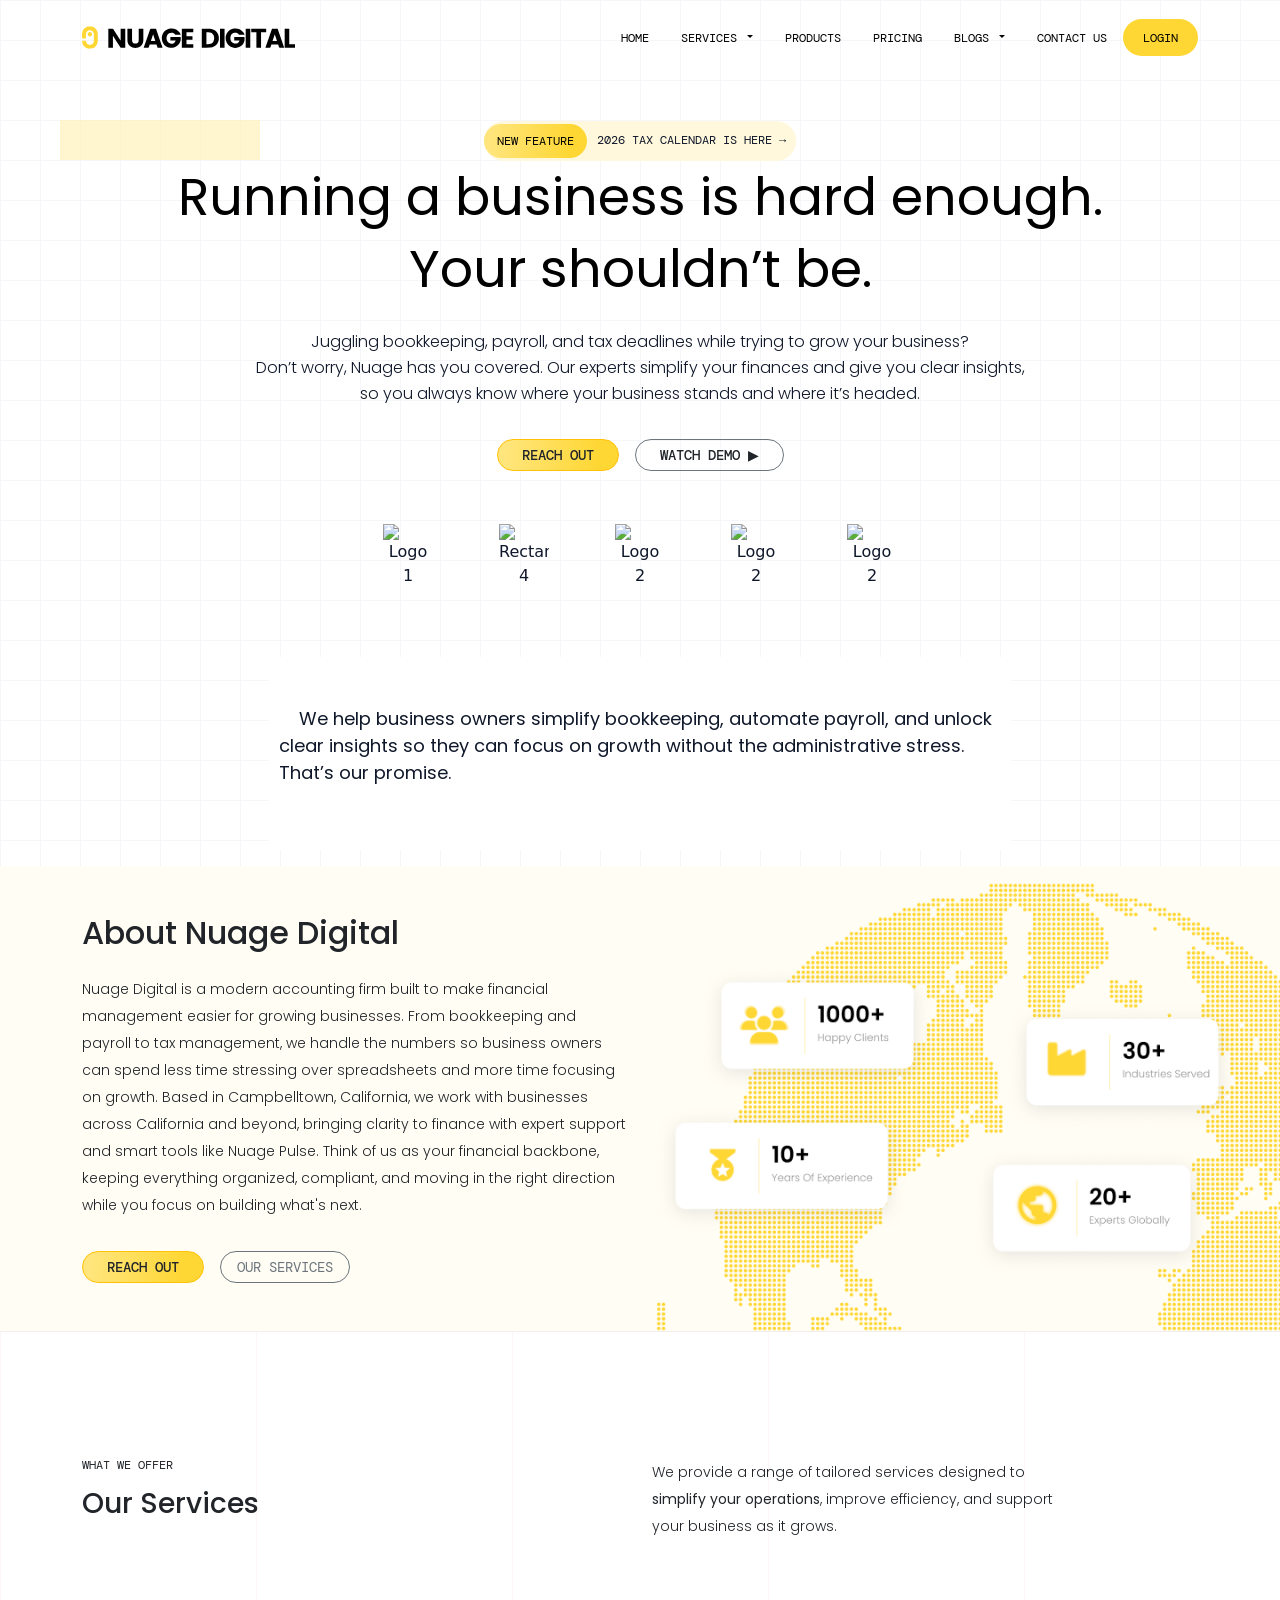
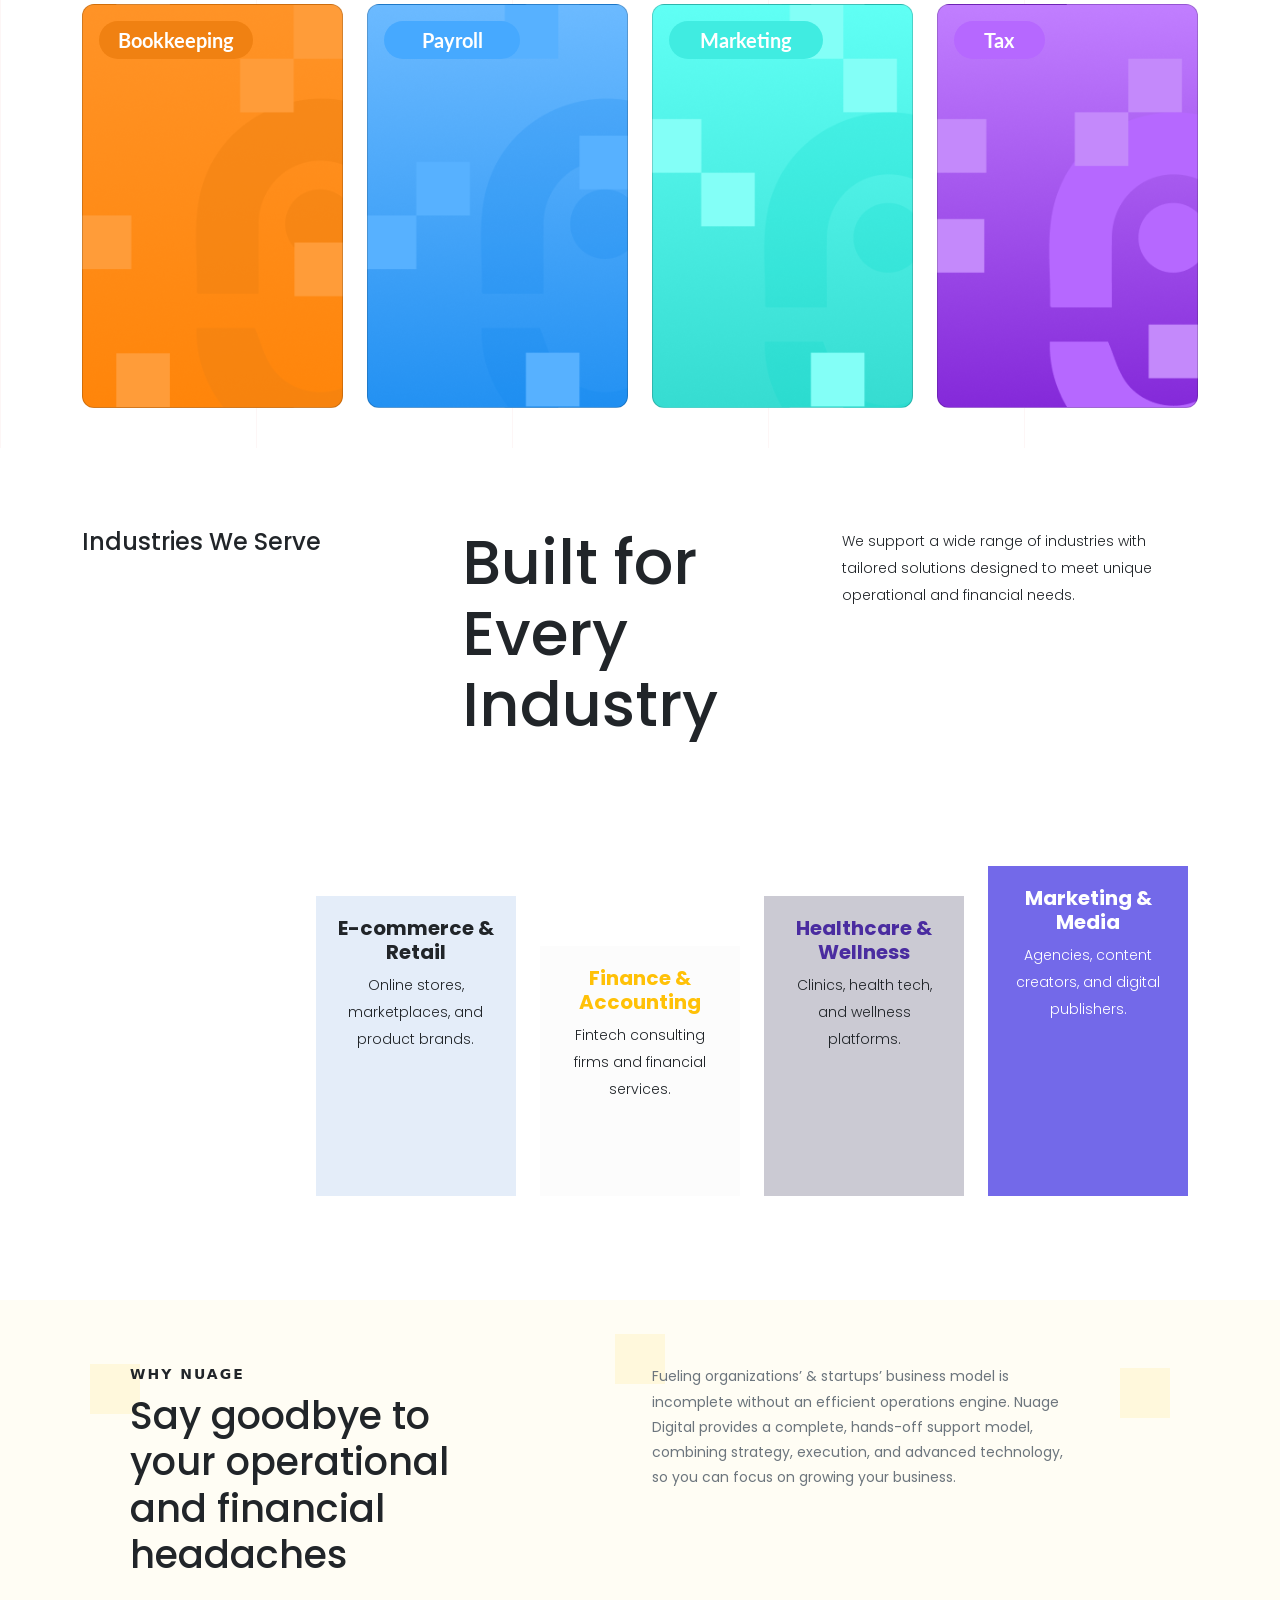
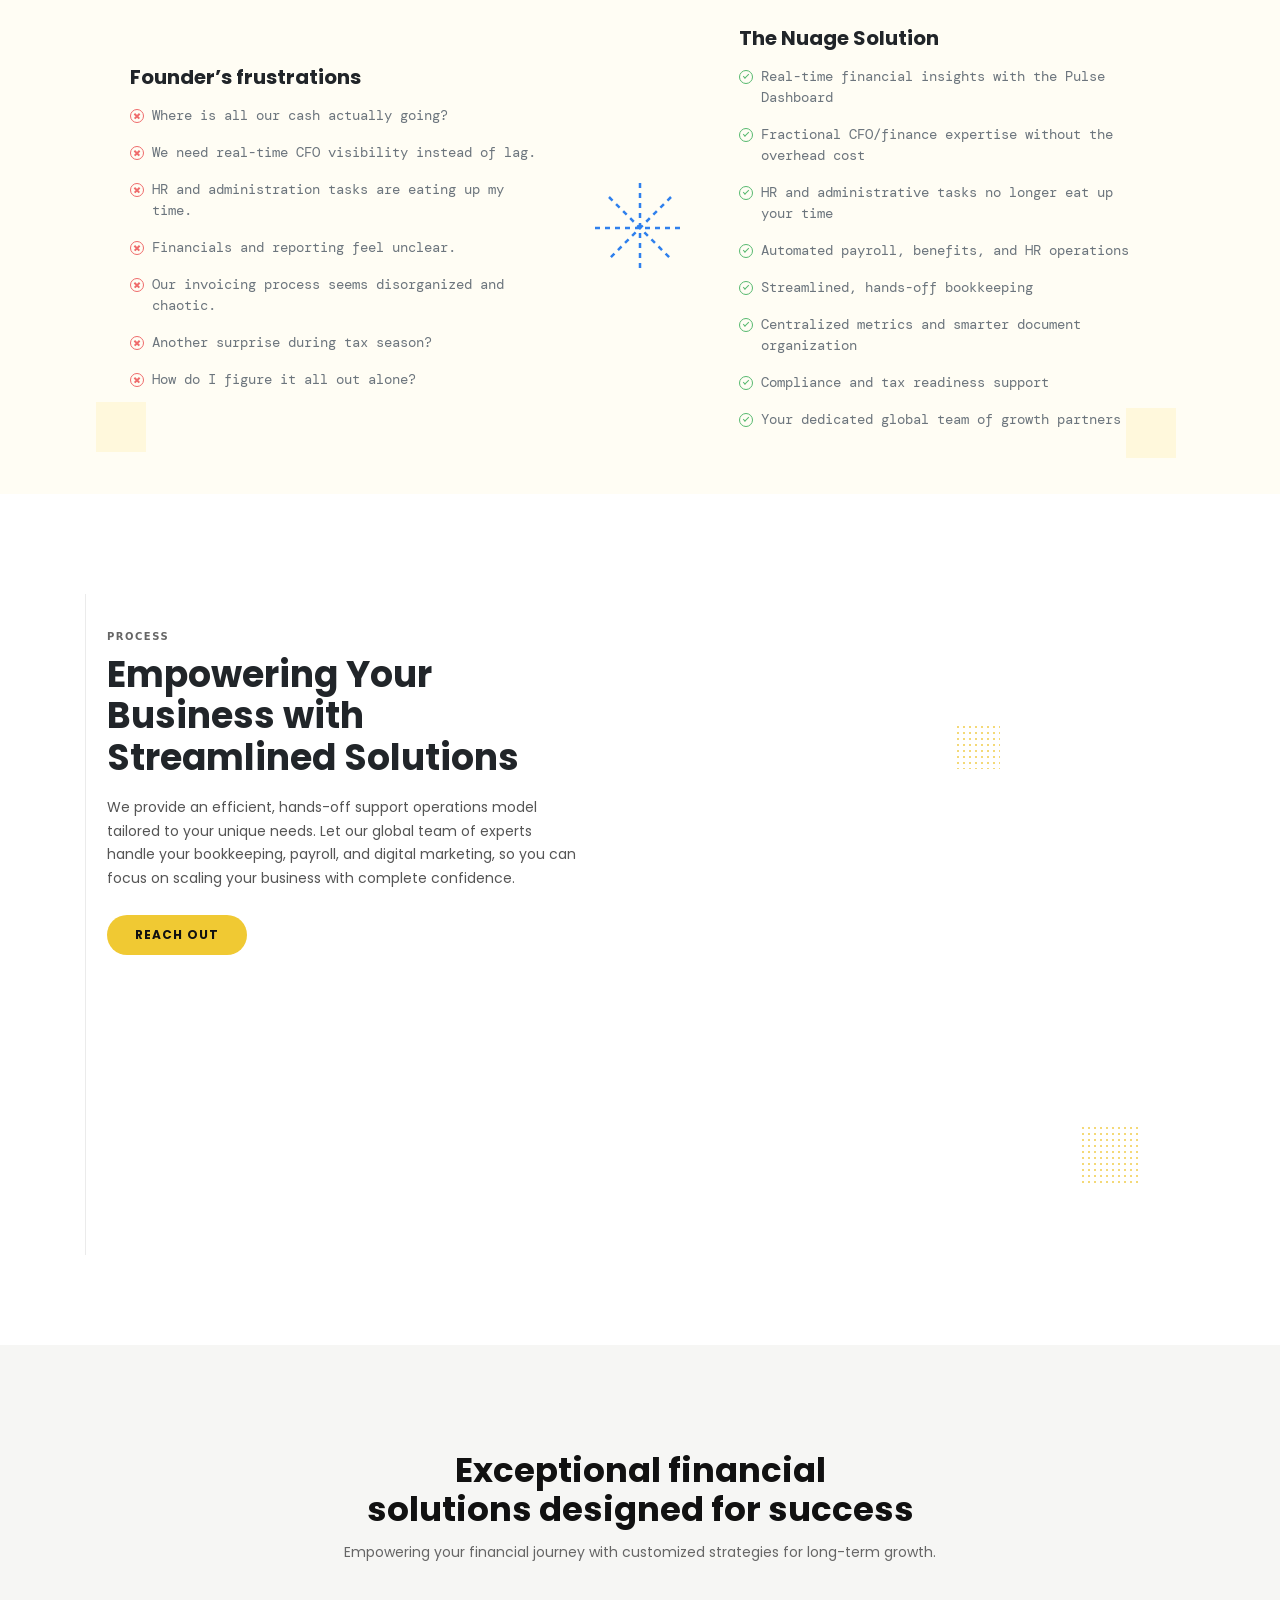
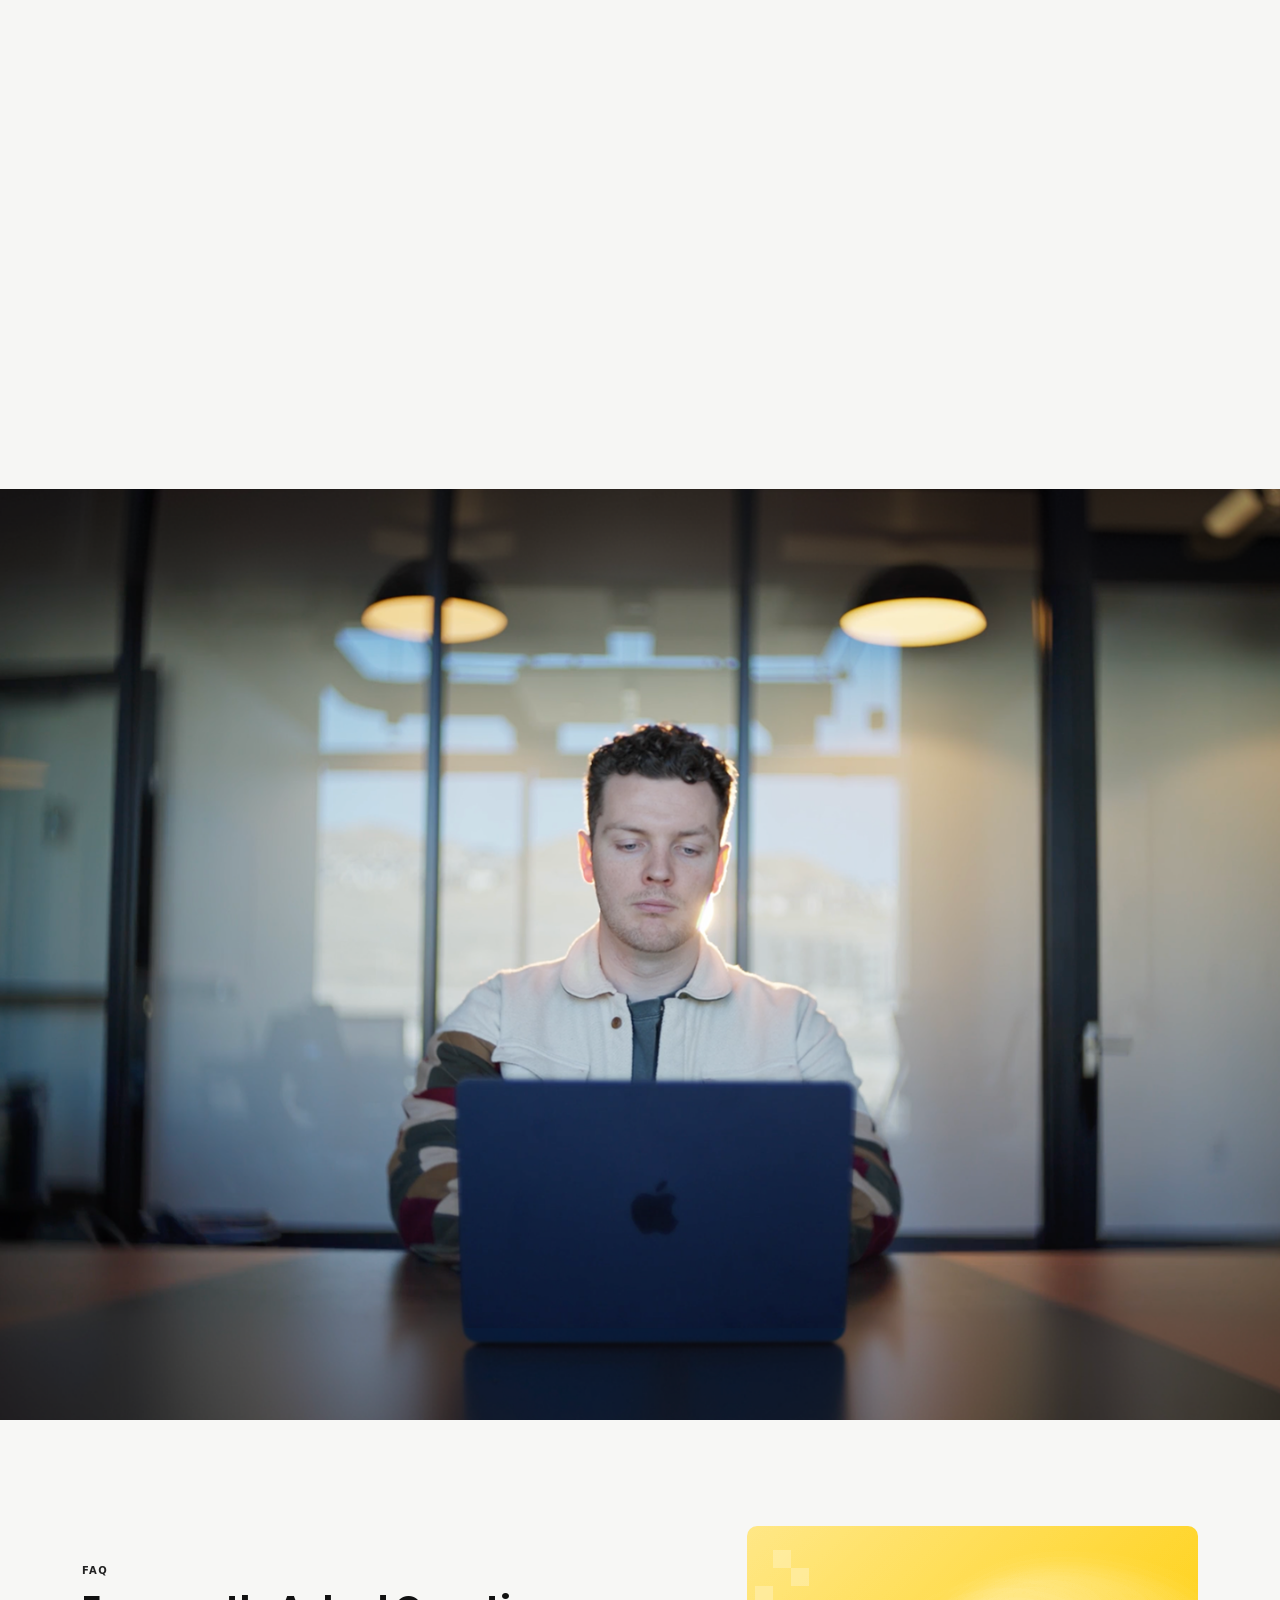
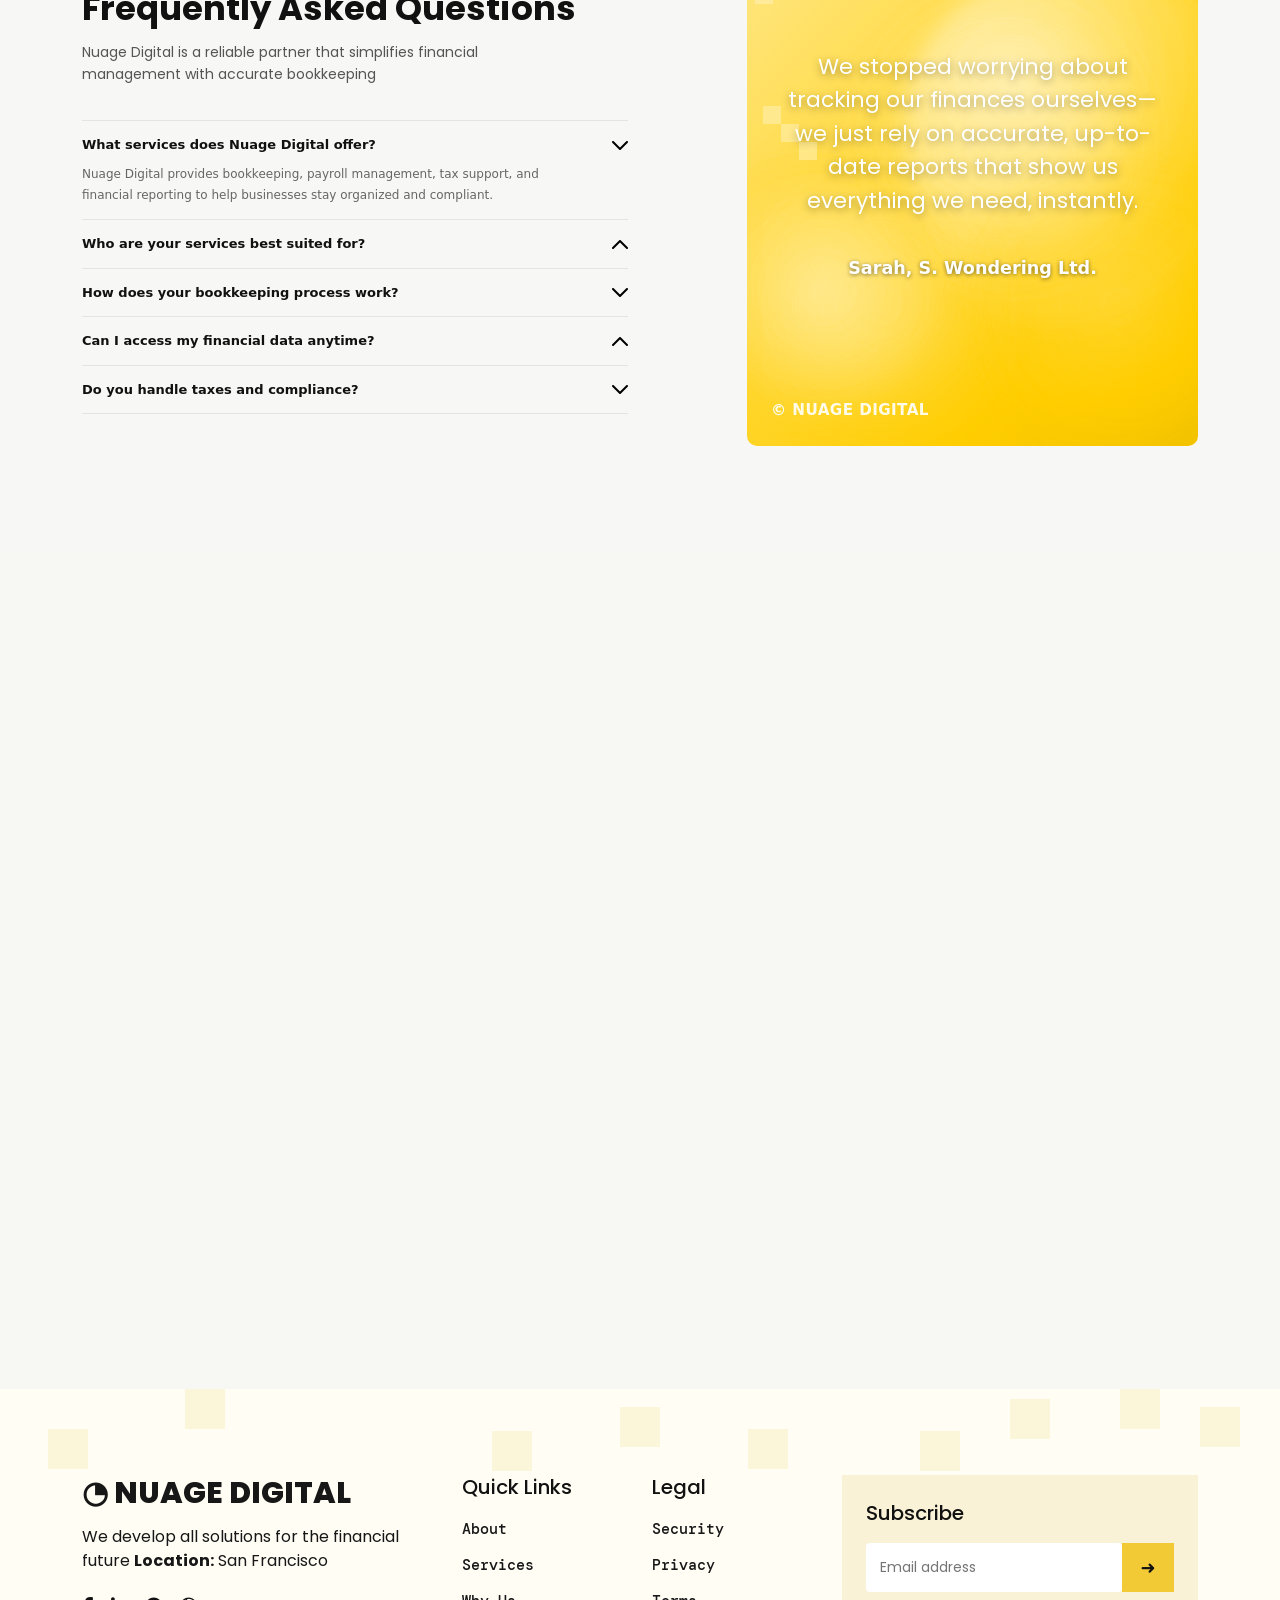
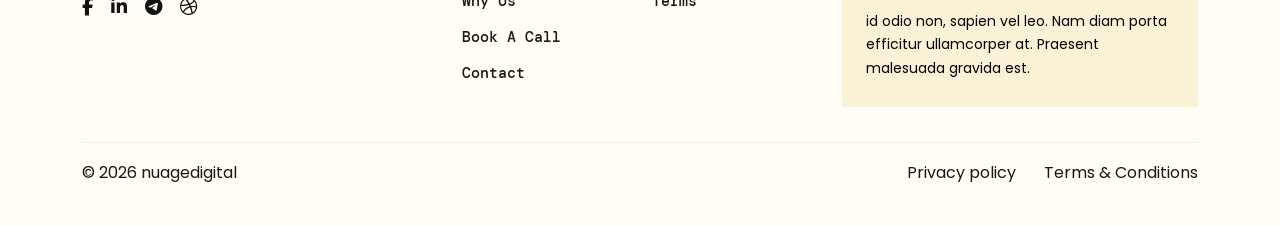
==== commit 5a028308: "Initial commit" ====
--- a/index.html
+++ b/index.html
@@ -223,11 +223,11 @@
         <div class="container">
           <div class="row">
             <div class="col-md-12">
-              <div class="help_content">
-                <p> We help business owners simplify bookkeeping, automate payroll , and unlock clear insights so they
-                  can focus on growth without the administrative stress. That’s our promise.</p>
-              </div>
-            </div>
+         <div class="help_content">
+  <p id="scroll-text">
+    We help business owners simplify bookkeeping, automate payroll, and unlock clear insights so they can focus on growth without the administrative stress. That’s our promise.
+  </p>
+</div>
           </div>
         </div>
       </div>
--- a/assets/css/custom.css
+++ b/assets/css/custom.css
@@ -628,6 +628,24 @@
 }
 
 
+.help_content p {
+  font-size: 18px;
+}
+
+.help_content span {
+  display: inline-block;
+  transition: color 0.3s ease;
+}
+
+.scroll-effect {
+  color: #f39c12; /* New color for scroll effect */
+}
+
+.another-effect {
+  color: #3498db; /* Example: Another effect color */
+}
+
+
 section.hero1 {
   background-image: url(../images/Frame-39543.png);
   background-size: cover;
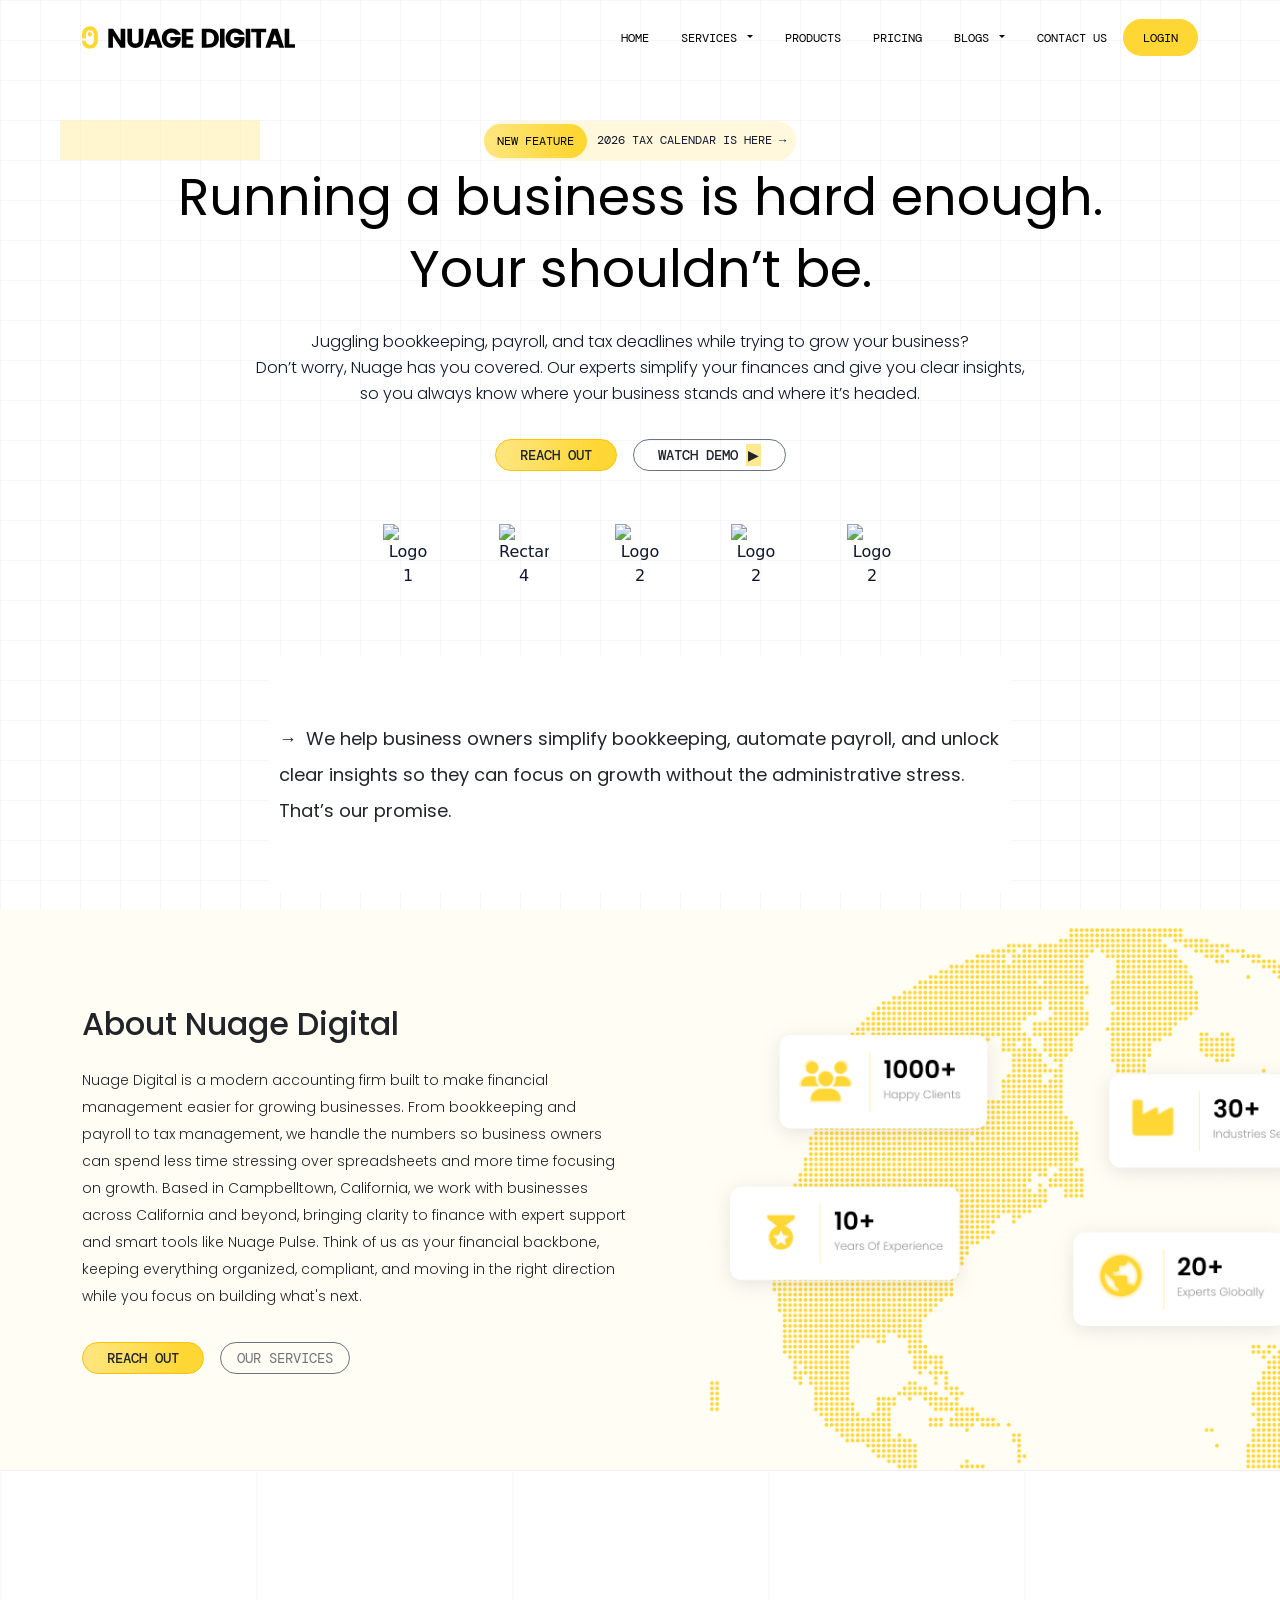
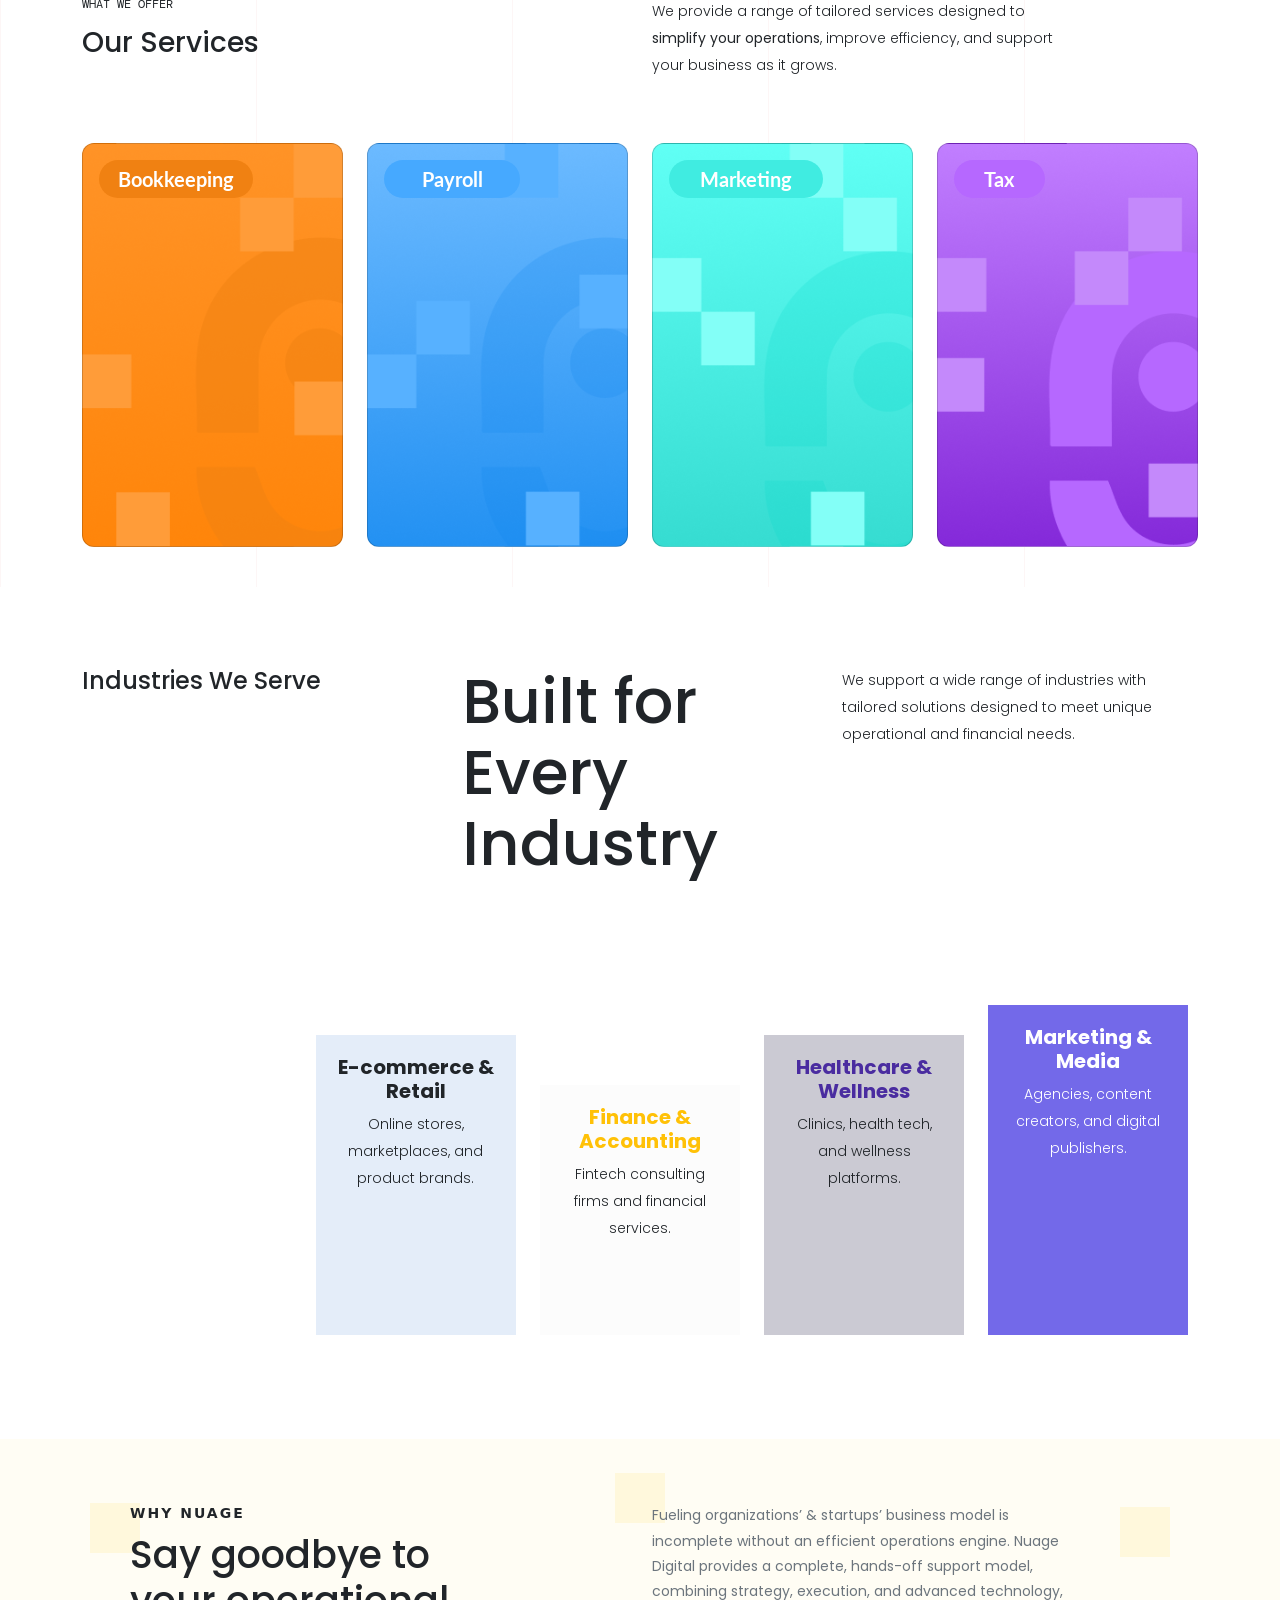
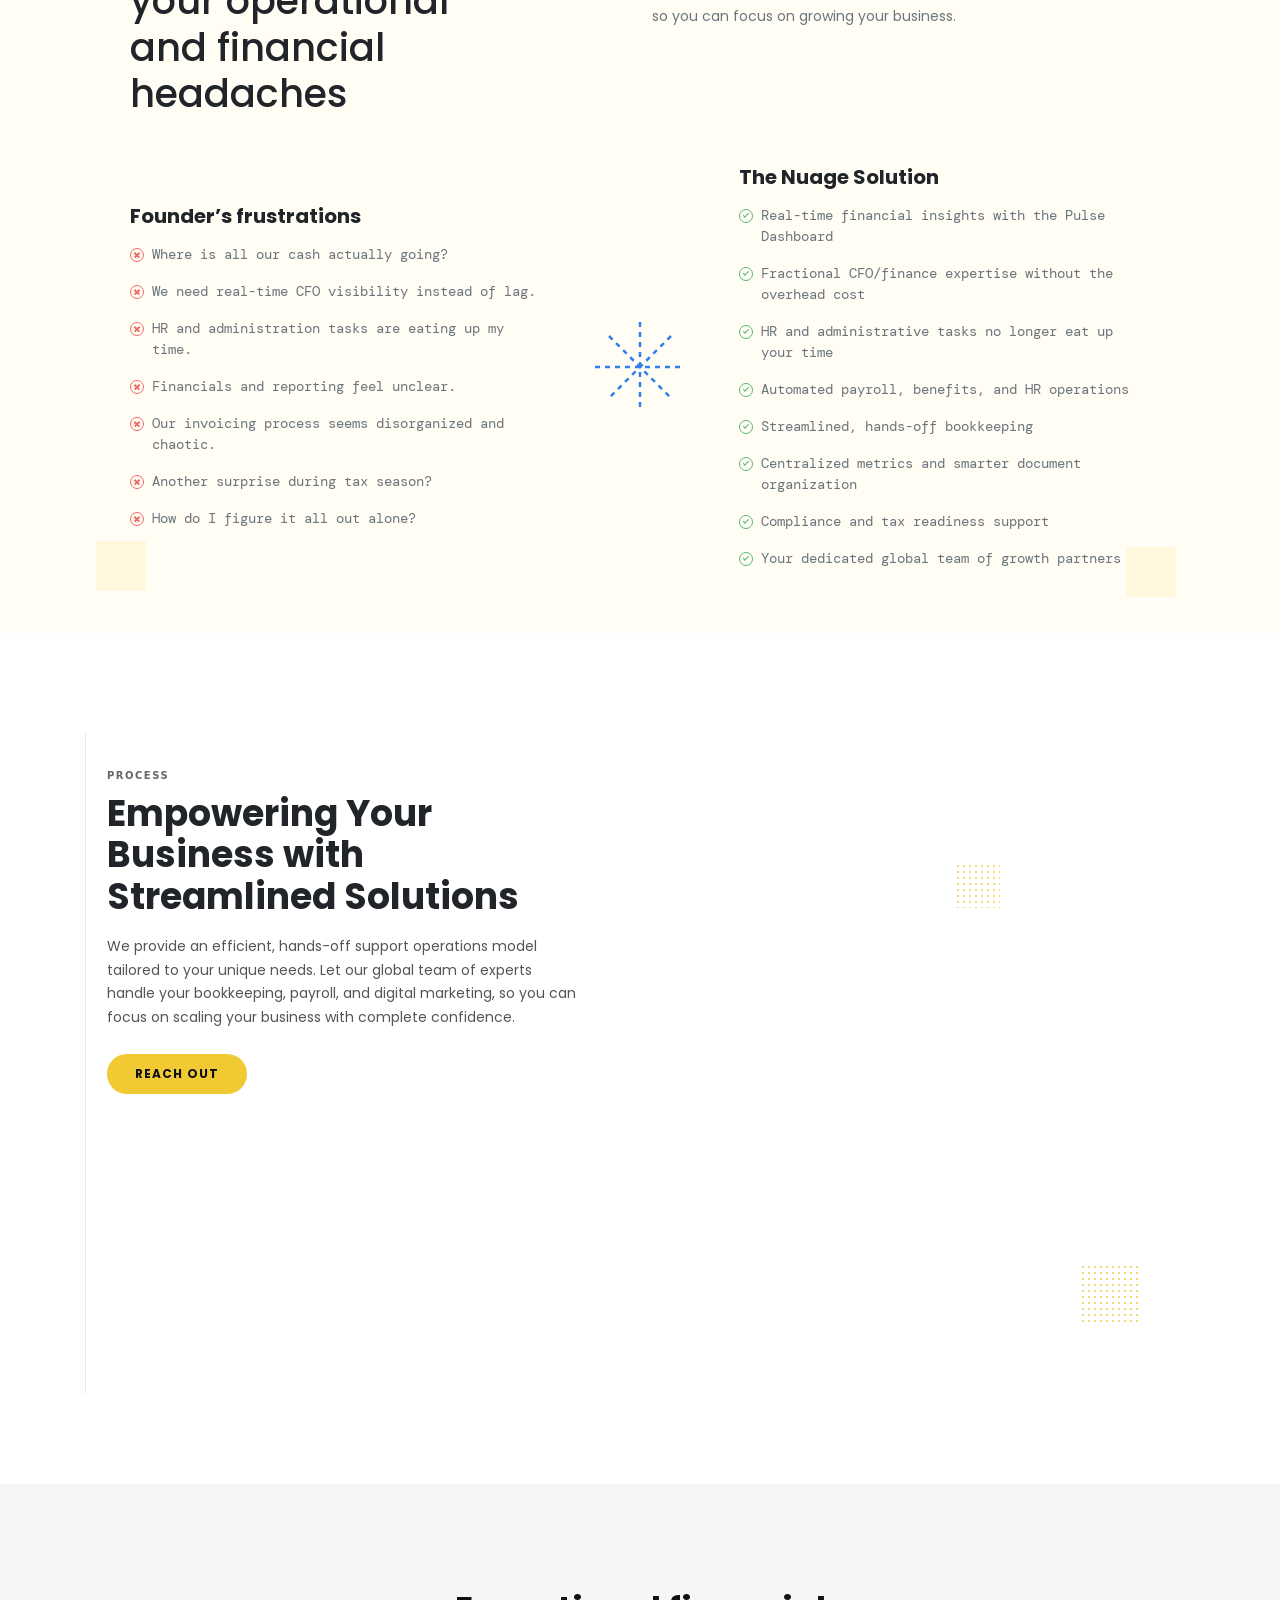
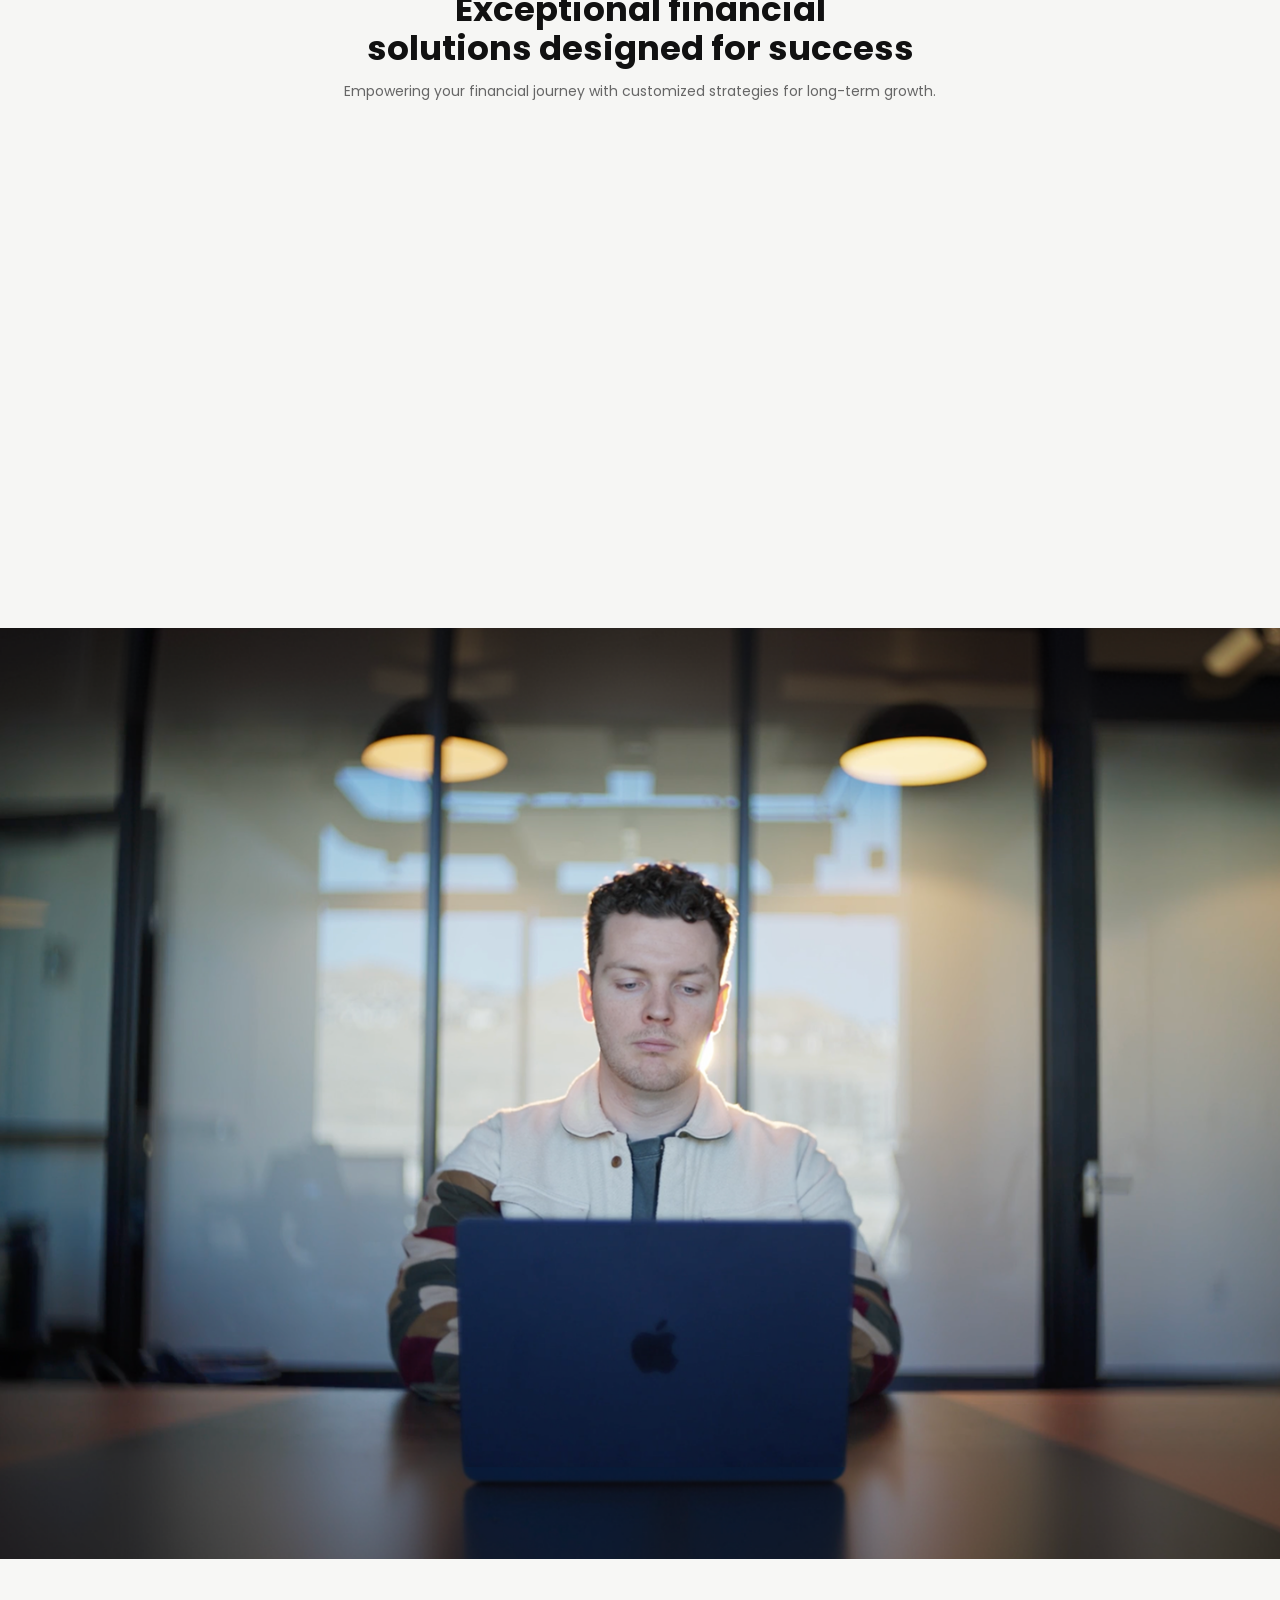
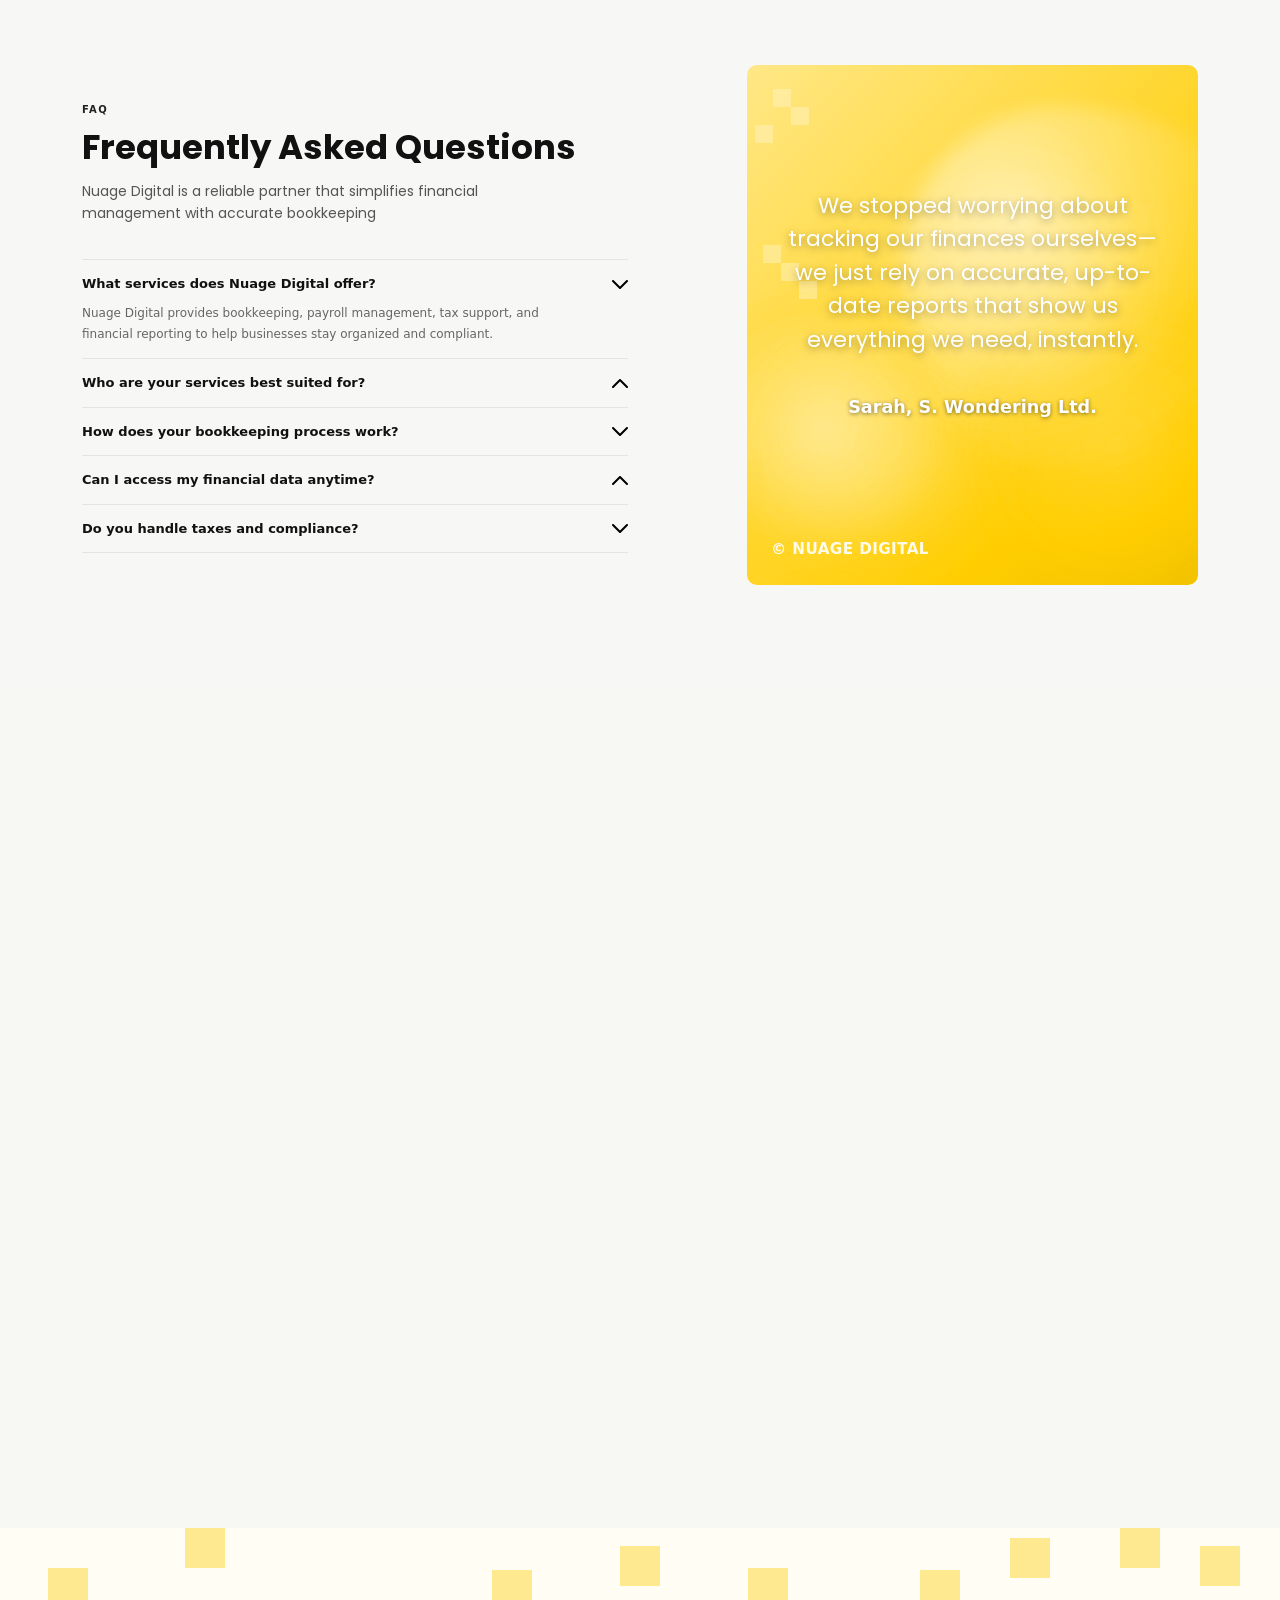
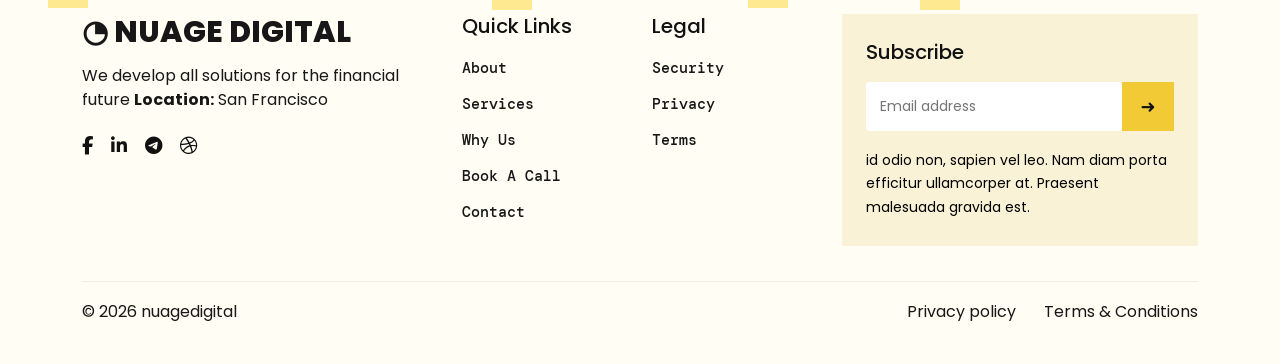
==== commit 8338ec0a: "Your message here" ====
--- a/index.html
+++ b/index.html
@@ -57,7 +57,7 @@
                 <li><a class="dropdown-item" href="#">Web Development</a></li>
                 <li><a class="dropdown-item" href="#">Digital Marketing</a></li>
                 <li><a class="dropdown-item" href="#">SEO & SEM</a></li>
-                <li ><a class="dropdown-item" href="#">App Development</a></li>
+                <li><a class="dropdown-item" href="#">App Development</a></li>
               </ul>
             </li>
 
@@ -173,6 +173,7 @@
         Your <span class="text"></span> shouldn’t be.
       </h1>
 
+
       <p class="subheadline">
         Juggling bookkeeping, payroll, and tax deadlines while trying to grow your business?<br>
         Don’t worry, Nuage has you covered. Our experts simplify your finances and give you clear insights,
@@ -223,16 +224,20 @@
         <div class="container">
           <div class="row">
             <div class="col-md-12">
-         <div class="help_content">
-  <p id="scroll-text">
-    We help business owners simplify bookkeeping, automate payroll, and unlock clear insights so they can focus on growth without the administrative stress. That’s our promise.
-  </p>
-</div>
-          </div>
-        </div>
-      </div>
-
-    </div>
+              <div class="help_content">
+                <p id="lh-lg text-dark" id="animatedText">
+                <p id="animatedText" class="lh-lg text-dark">
+                  <span class="fw-bold me-1">→</span>
+                  We help business owners simplify bookkeeping, automate payroll, and unlock clear insights so they can
+                  focus on growth without the administrative stress. That’s our promise.
+                </p>
+
+              </div>
+            </div>
+          </div>
+        </div>
+
+      </div>
   </section>
 
   <section class="hero1">
@@ -364,1158 +369,1149 @@
 
   <!-- industry -->
 
-<section class="industry">
-  <div class="container">
-    <div class="row">
-      <div class="col-md-4">
-        <h4>Industries We Serve</h4>
-      </div>
-      <div class="col-md-4">
-        <h2 style="width: 70%;">Built for Every Industry</h2>
-      </div>
-      <div class="col-md-4">
-        <p>We support a wide range of industries with tailored solutions designed to meet unique operational and financial needs.</p>
+  <section class="industry">
+    <div class="container">
+      <div class="row">
+        <div class="col-md-4">
+          <h4>Industries We Serve</h4>
+        </div>
+        <div class="col-md-4">
+          <h2 style="width: 70%;">Built for Every Industry</h2>
+        </div>
+        <div class="col-md-4">
+          <p>We support a wide range of industries with tailored solutions designed to meet unique operational and
+            financial needs.</p>
+        </div>
+      </div>
+      <div class="row industry-row">
+
+        <!-- Technology -->
+        <div class="col-lg-2 col-md-4 col-sm-6 mb-4">
+          <div class="card industry-card" style="background-image: url('assets/images/video1.gif');">
+            <div class="card-body d-flex flex-column justify-content-between">
+              <div>
+                <h4 class="text-white">Technology & Software</h4>
+                <p class="text-white">Startups, SaaS, and app developers.</p>
+              </div>
+              <!-- <a href="#" class="btn btn-light text-dark rounded-pill">Explore More</a> -->
+            </div>
+          </div>
+        </div>
+
+        <!-- E-commerce -->
+        <div class="col-lg-2 col-md-4 col-sm-6 mb-4">
+          <div class="card industry-card" style="position: relative; overflow: hidden;">
+            <!-- Video background -->
+            <video autoplay muted loop
+              style="position: absolute; top: 30%; left: 0; width: 100%; height: 100%; object-fit: cover; z-index: -1;">
+              <source src="assets/images/video2.mp4" type="video/mp4">
+              Your browser does not support the video tag.
+            </video>
+
+            <div class="card-body d-flex flex-column justify-content-between" style="position: relative; z-index: 1;">
+              <div>
+                <h4 class="text-dark">E-commerce & Retail</h4>
+                <p class="text-dark">Online stores, marketplaces, and product brands.</p>
+              </div>
+            </div>
+          </div>
+        </div>
+
+        <!-- Finance -->
+        <div class="col-lg-2 col-md-4 col-sm-6 mb-4">
+          <div class="card industry-card" style="position: relative; overflow: hidden;">
+            <!-- Video background -->
+            <video autoplay muted loop
+              style="position: absolute; top: 50%; left: 0; width: 100%; height: 100%; object-fit: cover; z-index: -1;">
+              <source src="assets/images/Animatechc3.mp4" type="video/mp4">
+              Your browser does not support the video tag.
+            </video>
+
+            <div class="card-body d-flex flex-column justify-content-between" style="position: relative; z-index: 1;">
+              <div>
+                <h4 class="text-warning">Finance & Accounting</h4>
+                <p class="text-dark">Fintech consulting firms and financial services.</p>
+              </div>
+            </div>
+          </div>
+        </div>
+
+        <!-- Healthcare -->
+        <div class="col-lg-2 col-md-4 col-sm-6 mb-4">
+          <div class="card industry-card" style="position: relative; overflow: hidden;">
+            <!-- Video background -->
+            <video autoplay muted loop
+              style="position: absolute; top: 50%; left: 0; width: 100%; height: 100%; object-fit: cover; z-index: -1;">
+              <source src="assets/images/video4.mp4" type="video/mp4">
+              Your browser does not support the video tag.
+            </video>
+
+            <div class="card-body d-flex flex-column justify-content-between" style="position: relative; z-index: 1;">
+              <div>
+                <h4 style="color:#4a2ca0;">Healthcare & Wellness</h4>
+                <p class="text-dark">Clinics, health tech, and wellness platforms.</p>
+              </div>
+            </div>
+          </div>
+        </div>
+
+        <!-- Marketing -->
+        <div class="col-lg-2 col-md-4 col-sm-6 mb-4">
+          <div class="card industry-card" style="position: relative; overflow: hidden;">
+            <!-- Video background -->
+            <video autoplay muted loop
+              style="position: absolute; top: 50%; left: 0; width: 100%; height: 100%; object-fit: cover; z-index: -1;">
+              <source src="assets/images/video5.mp4" type="video/mp4">
+              Your browser does not support the video tag.
+            </video>
+
+            <div class="card-body d-flex flex-column justify-content-between" style="position: relative; z-index: 1;">
+              <div>
+                <h4 class="text-white">Marketing & Media</h4>
+                <p class="text-white">Agencies, content creators, and digital publishers.</p>
+              </div>
+            </div>
+          </div>
+        </div>
+
       </div>
     </div>
-    <div class="row industry-row">
-
-      <!-- Technology -->
-      <div class="col-lg-2 col-md-4 col-sm-6 mb-4">
-        <div class="card industry-card" style="background-image: url('assets/images/video1.gif');">
-          <div class="card-body d-flex flex-column justify-content-between">
-            <div>
-              <h4 class="text-white">Technology & Software</h4>
-              <p class="text-white">Startups, SaaS, and app developers.</p>
-            </div>
-            <!-- <a href="#" class="btn btn-light text-dark rounded-pill">Explore More</a> -->
-          </div>
-        </div>
-      </div>
-
-      <!-- E-commerce -->
-      <div class="col-lg-2 col-md-4 col-sm-6 mb-4">
-        <div class="card industry-card" style="position: relative; overflow: hidden;">
-          <!-- Video background -->
-          <video autoplay muted loop
-            style="position: absolute; top: 30%; left: 0; width: 100%; height: 100%; object-fit: cover; z-index: -1;">
-            <source src="assets/images/video2.mp4" type="video/mp4">
-            Your browser does not support the video tag.
-          </video>
-
-          <div class="card-body d-flex flex-column justify-content-between" style="position: relative; z-index: 1;">
-            <div>
-              <h4 class="text-dark">E-commerce & Retail</h4>
-              <p class="text-dark">Online stores, marketplaces, and product brands.</p>
-            </div>
-          </div>
-        </div>
-      </div>
-
-      <!-- Finance -->
-      <div class="col-lg-2 col-md-4 col-sm-6 mb-4">
-        <div class="card industry-card" style="position: relative; overflow: hidden;">
-          <!-- Video background -->
-          <video autoplay muted loop
-            style="position: absolute; top: 50%; left: 0; width: 100%; height: 100%; object-fit: cover; z-index: -1;">
-            <source src="assets/images/Animatechc3.mp4" type="video/mp4">
-            Your browser does not support the video tag.
-          </video>
-
-          <div class="card-body d-flex flex-column justify-content-between" style="position: relative; z-index: 1;">
-            <div>
-              <h4 class="text-warning">Finance & Accounting</h4>
-              <p class="text-dark">Fintech consulting firms and financial services.</p>
-            </div>
-          </div>
-        </div>
-      </div>
-
-      <!-- Healthcare -->
-      <div class="col-lg-2 col-md-4 col-sm-6 mb-4">
-        <div class="card industry-card" style="position: relative; overflow: hidden;">
-          <!-- Video background -->
-          <video autoplay muted loop
-            style="position: absolute; top: 50%; left: 0; width: 100%; height: 100%; object-fit: cover; z-index: -1;">
-            <source src="assets/images/video4.mp4" type="video/mp4">
-            Your browser does not support the video tag.
-          </video>
-
-          <div class="card-body d-flex flex-column justify-content-between" style="position: relative; z-index: 1;">
-            <div>
-              <h4 style="color:#4a2ca0;">Healthcare & Wellness</h4>
-              <p class="text-dark">Clinics, health tech, and wellness platforms.</p>
-            </div>
-          </div>
-        </div>
-      </div>
-
-      <!-- Marketing -->
-      <div class="col-lg-2 col-md-4 col-sm-6 mb-4">
-        <div class="card industry-card" style="position: relative; overflow: hidden;">
-          <!-- Video background -->
-          <video autoplay muted loop
-            style="position: absolute; top: 50%; left: 0; width: 100%; height: 100%; object-fit: cover; z-index: -1;">
-            <source src="assets/images/video5.mp4" type="video/mp4">
-            Your browser does not support the video tag.
-          </video>
-
-          <div class="card-body d-flex flex-column justify-content-between" style="position: relative; z-index: 1;">
-            <div>
-              <h4 class="text-white">Marketing & Media</h4>
-              <p class="text-white">Agencies, content creators, and digital publishers.</p>
-            </div>
-          </div>
-        </div>
-      </div>
-
+  </section>
+
+  <!-- financial Section -->
+
+  <section id="finance-section" class="finance-section">
+    <div class="container">
+      <div class="position-relative overflow-hidden px-4 px-lg-5 py-5" style="border-color:#2f80ed !important;">
+
+        <!-- decorative squares -->
+        <span class="position-absolute"
+          style="width:50px;height:50px;background:#FFF8DC;top:18px;left:50%;transform:translateX(-50%);"></span>
+        <span class="position-absolute" style="width:50px;height:50px;background:#FFF8DC;top:48px;left:8px;"></span>
+        <span class="position-absolute" style="width:50px;height:50px;background:#FFF8DC;top:52px;right:28px;"></span>
+        <span class="position-absolute" style="width:50px;height:50px;background:#FFF8DC;bottom:26px;left:14px;"></span>
+        <span class="position-absolute"
+          style="width:50px;height:50px;background:#FFF8DC;bottom:20px;right:22px;"></span>
+
+        <div class="row g-4 align-items-start mb-4 mb-lg-5 position-relative" style="z-index:2;">
+          <div class="col-lg-6">
+            <small class="fw-bold text-uppercase d-block mb-2" style="letter-spacing:2px;">Why Nuage</small>
+            <h2 class="mb-0 fw-medium" style="font-size:clamp(1.8rem,3vw,2.4rem); line-height:1.2; max-width:380px;">
+              Say goodbye to your operational and financial headaches
+            </h2>
+          </div>
+          <div class="col-lg-6">
+            <p class="mb-0 text-secondary small" style="line-height:1.8; max-width:420px;">
+              Fueling organizations’ &amp; startups’ business model is incomplete without an efficient
+              operations engine. Nuage Digital provides a complete, hands-off support model, combining
+              strategy, execution, and advanced technology, so you can focus on growing your business.
+            </p>
+          </div>
+        </div>
+        <div class="row g-4 align-items-center position-relative" style="z-index:2;">
+          <!-- Left -->
+          <div class="col-lg-5">
+            <h5 class="fw-bold mb-3">Founder’s frustrations</h5>
+            <ul class="list-unstyled mb-0 small text-secondary">
+              <li class="d-flex align-items-start mb-3">
+                <span class="icon-x me-2 mt-1"></span>
+                <span>Where is all our cash actually going?</span>
+              </li>
+              <li class="d-flex align-items-start mb-3">
+                <span class="icon-x me-2 mt-1"></span>
+                <span>We need real-time CFO visibility instead of lag.</span>
+              </li>
+              <li class="d-flex align-items-start mb-3">
+                <span class="icon-x me-2 mt-1"></span>
+                <span>HR and administration tasks are eating up my time.</span>
+              </li>
+              <li class="d-flex align-items-start mb-3">
+                <span class="icon-x me-2 mt-1"></span>
+                <span>Financials and reporting feel unclear.</span>
+              </li>
+              <li class="d-flex align-items-start mb-3">
+                <span class="icon-x me-2 mt-1"></span>
+                <span>Our invoicing process seems disorganized and chaotic.</span>
+              </li>
+              <li class="d-flex align-items-start mb-3">
+                <span class="icon-x me-2 mt-1"></span>
+                <span>Another surprise during tax season?</span>
+              </li>
+              <li class="d-flex align-items-start">
+                <span class="icon-x me-2 mt-1"></span>
+                <span>How do I figure it all out alone?</span>
+              </li>
+            </ul>
+          </div>
+          <!-- Center -->
+          <div class="col-lg-2 text-center">
+            <div class="d-flex justify-content-center align-items-center h-100">
+              <svg width="110" height="110" viewBox="0 0 110 110" xmlns="http://www.w3.org/2000/svg" class="center-svg">
+                <line x1="10" y1="55" x2="100" y2="55" stroke="#2f80ed" stroke-width="2.5" stroke-dasharray="5 5" />
+                <line x1="55" y1="10" x2="55" y2="100" stroke="#2f80ed" stroke-width="2.5" stroke-dasharray="5 5" />
+                <line x1="24" y1="24" x2="86" y2="86" stroke="#2f80ed" stroke-width="2.5" stroke-dasharray="5 5" />
+                <line x1="86" y1="24" x2="24" y2="86" stroke="#2f80ed" stroke-width="2.5" stroke-dasharray="5 5" />
+              </svg>
+            </div>
+          </div>
+          <!-- Right -->
+          <div class="col-lg-5">
+            <h5 class="fw-bold mb-3">The Nuage Solution</h5>
+            <ul class="list-unstyled mb-0 small text-secondary">
+              <li class="d-flex align-items-start mb-3">
+                <span class="icon-check me-2 mt-1"></span>
+                <span>Real-time financial insights with the Pulse Dashboard</span>
+              </li>
+              <li class="d-flex align-items-start mb-3">
+                <span class="icon-check me-2 mt-1"></span>
+                <span>Fractional CFO/finance expertise without the overhead cost</span>
+              </li>
+              <li class="d-flex align-items-start mb-3">
+                <span class="icon-check me-2 mt-1"></span>
+                <span>HR and administrative tasks no longer eat up your time</span>
+              </li>
+              <li class="d-flex align-items-start mb-3">
+                <span class="icon-check me-2 mt-1"></span>
+                <span>Automated payroll, benefits, and HR operations</span>
+              </li>
+              <li class="d-flex align-items-start mb-3">
+                <span class="icon-check me-2 mt-1"></span>
+                <span>Streamlined, hands-off bookkeeping</span>
+              </li>
+              <li class="d-flex align-items-start mb-3">
+                <span class="icon-check me-2 mt-1"></span>
+                <span>Centralized metrics and smarter document organization</span>
+              </li>
+              <li class="d-flex align-items-start mb-3">
+                <span class="icon-check me-2 mt-1"></span>
+                <span>Compliance and tax readiness support</span>
+              </li>
+              <li class="d-flex align-items-start">
+                <span class="icon-check me-2 mt-1"></span>
+                <span>Your dedicated global team of growth partners</span>
+              </li>
+            </ul>
+          </div>
+        </div>
+      </div>
     </div>
-  </div>
-</section>
-
-        <!-- financial Section -->
-
-        <section id="finance-section" class="finance-section">
-          <div class="container">
-            <div class="position-relative overflow-hidden px-4 px-lg-5 py-5" style="border-color:#2f80ed !important;">
-
-              <!-- decorative squares -->
-              <span class="position-absolute"
-                style="width:50px;height:50px;background:#FFF8DC;top:18px;left:50%;transform:translateX(-50%);"></span>
-              <span class="position-absolute"
-                style="width:50px;height:50px;background:#FFF8DC;top:48px;left:8px;"></span>
-              <span class="position-absolute"
-                style="width:50px;height:50px;background:#FFF8DC;top:52px;right:28px;"></span>
-              <span class="position-absolute"
-                style="width:50px;height:50px;background:#FFF8DC;bottom:26px;left:14px;"></span>
-              <span class="position-absolute"
-                style="width:50px;height:50px;background:#FFF8DC;bottom:20px;right:22px;"></span>
-
-              <div class="row g-4 align-items-start mb-4 mb-lg-5 position-relative" style="z-index:2;">
-                <div class="col-lg-6">
-                  <small class="fw-bold text-uppercase d-block mb-2" style="letter-spacing:2px;">Why Nuage</small>
-                  <h2 class="mb-0 fw-medium"
-                    style="font-size:clamp(1.8rem,3vw,2.4rem); line-height:1.2; max-width:380px;">
-                    Say goodbye to your operational and financial headaches
-                  </h2>
+  </section>
+
+
+  <!-- process -->
+
+  <section class="process-section" id="processSection">
+    <div class="container process-box">
+      <div class="row align-items-start">
+
+        <div class="col-lg-6">
+          <div class="process-left">
+            <div class="process-title-small">Process</div>
+            <h2 class="process-title">Empowering Your Business with Streamlined Solutions</h2>
+            <p class="process-text">
+              We provide an efficient, hands-off support operations model tailored to your unique needs.
+              Let our global team of experts handle your bookkeeping, payroll, and digital marketing,
+              so you can focus on scaling your business with complete confidence.
+            </p>
+            <a href="#" class="process-btn">Reach Out</a>
+
+            <div class="graph-area">
+              <div class="bar bar-1"></div>
+              <div class="bar bar-2"></div>
+              <div class="bar bar-3"></div>
+              <div class="bar bar-4"></div>
+              <div class="bar bar-5"></div>
+              <div class="bar bar-6"></div>
+              <div class="bar bar-7"></div>
+              <div class="bar bar-8"></div>
+            </div>
+          </div>
+        </div>
+
+        <div class="col-lg-6">
+          <div class="process-right">
+            <div class="timeline-line"></div>
+
+            <div class="step-item">
+              <div class="step-number">1</div>
+              <div class="step-content">
+                <small>Step #1</small>
+                <h4>Assess &amp; Align</h4>
+                <p>
+                  We start by understanding your business model and operational needs.
+                  Our team works with you to map core business tasks, processes, and digital touchpoints.
+                </p>
+              </div>
+            </div>
+
+            <div class="step-item">
+              <div class="step-number">2</div>
+              <div class="step-content">
+                <small>Step #2</small>
+                <h4>Integrate &amp; Automate</h4>
+                <p>
+                  We seamlessly connect your tools into one streamlined flow. From payroll,
+                  finance, and bookkeeping to social media and marketing, our systems reduce repetition.
+                </p>
+              </div>
+            </div>
+
+            <div class="step-item">
+              <div class="step-number">3</div>
+              <div class="step-content">
+                <small>Step #3</small>
+                <h4>Monitor &amp; Scale!</h4>
+                <p>
+                  Experience real-time operational clarity. Access reports, improve response time,
+                  and gain measurable growth with performance insights that help you scale faster.
+                </p>
+              </div>
+            </div>
+
+            <div class="step-item">
+              <div class="step-number">4</div>
+              <div class="step-content">
+                <small>Step #4</small>
+                <h4>Strategize &amp; Scale!</h4>
+                <p>
+                  We do not just maintain operations. We actively help you grow your business
+                  through strategic optimization, consistent support, and smarter execution.
+                </p>
+              </div>
+            </div>
+          </div>
+        </div>
+
+      </div>
+
+      <div class="shape-dots"></div>
+      <div class="shape-dots top"></div>
+    </div>
+  </section>
+
+
+  <!-- solution -->
+
+  <section class="solutions-section" id="solutionsSection">
+    <div class="container">
+      <div class="solutions-heading text-center">
+        <h2>Exceptional financial <br>solutions designed for success</h2>
+        <p>
+          Empowering your financial journey with customized
+          strategies for long-term growth.
+        </p>
+      </div>
+
+      <div class="row justify-content-center g-4">
+        <!-- Card 1 -->
+        <div class="col-lg-3 col-md-4 col-sm-6 solution-item">
+          <div class="solution-card">
+            <img src="assets/images/card1.png" alt="Accounting and payroll">
+            <div class="solution-overlay"></div>
+            <div class="solution-content">
+              <h5>Streamlined accounting and payroll</h5>
+              <p>Accurate bookkeeping and payroll solutions built for business stability.</p>
+            </div>
+          </div>
+        </div>
+
+        <!-- Card 2 -->
+        <div class="col-lg-3 col-md-4 col-sm-6 solution-item">
+          <div class="solution-card">
+            <img src="assets/images/card2.png" alt="Financial insights">
+            <div class="solution-overlay"></div>
+            <div class="solution-content">
+              <h5>Streamlined financial insights</h5>
+              <p>Clear reporting and performance visibility to guide smarter decisions.</p>
+            </div>
+          </div>
+        </div>
+
+        <!-- Card 3 -->
+        <div class="col-lg-3 col-md-4 col-sm-6 solution-item">
+          <div class="solution-card">
+            <img src="assets/images/card3.png" alt="Social media">
+            <div class="solution-overlay"></div>
+            <div class="solution-content">
+              <h5>Streamlined social media presence</h5>
+              <p>Boost brand visibility with tailored digital content and engagement.</p>
+            </div>
+          </div>
+        </div>
+      </div>
+    </div>
+  </section>
+
+  <!-- pulse -->
+
+  <section class="pulse-section" id="pulseSection">
+    <!-- <div class="pulse-overlay"></div> -->
+    <div class="container position-relative">
+      <div class="pulse-header text-center">
+        <h2>NUAGE PULSE</h2>
+        <p>
+          Real-time dashboards allow you to get an immediate view of how
+          your business is performing, anytime, anywhere
+        </p>
+      </div>
+
+      <div class="pulse-dashboard-wrap">
+        <div class="pulse-dashboard">
+          <div class="dashboard-top">
+            <div class="dashboard-left-icons">
+              <span></span>
+              <span></span>
+            </div>
+            <div class="dashboard-title">Master Calendar</div>
+            <div class="dashboard-date">01/01/2025 &nbsp;&nbsp;&nbsp; 31/03/2025</div>
+          </div>
+
+          <div class="dashboard-stats">
+            <div class="stat-box">
+              <small>$ 189 K</small>
+              <span>Sale</span>
+            </div>
+            <div class="stat-box">
+              <small>44 %</small>
+              <span>Margin</span>
+            </div>
+            <div class="stat-box">
+              <small>$ 81 K</small>
+              <span>COGS</span>
+            </div>
+            <div class="stat-box">
+              <small>$ 38 K</small>
+              <span>Expense</span>
+            </div>
+          </div>
+
+          <div class="dashboard-content">
+            <div class="chart-area">
+              <div class="chart-title">All Expenses | All Income</div>
+              <div class="fake-chart">
+                <div class="grid-line line-1"></div>
+                <div class="grid-line line-2"></div>
+                <div class="grid-line line-3"></div>
+                <svg viewBox="0 0 500 180" preserveAspectRatio="none">
+                  <path class="line-purple" d="M10,60 C90,70 130,110 220,120 C290,128 360,115 490,150"></path>
+                  <path class="line-pink" d="M10,95 C90,100 150,115 220,130 C310,150 390,155 490,160"></path>
+                </svg>
+              </div>
+              <div class="chart-footer">Bank Accounts</div>
+            </div>
+
+            <div class="donut-area">
+              <div class="donut-title">Expenses</div>
+              <div class="donut-chart">
+                <div class="donut-center">$ 59K</div>
+              </div>
+              <div class="donut-labels">
+                <span><i class="dot pink"></i> Utilities</span>
+                <span><i class="dot cyan"></i> Employees</span>
+              </div>
+            </div>
+          </div>
+        </div>
+      </div>
+
+      <div class="pulse-features row g-4 justify-content-center">
+        <div class="col-lg-4 col-md-6 pulse-item">
+          <div class="pulse-card">
+            <h5>Business Dashboards</h5>
+            <p>
+              A real-time picture of your business financial health, all in one click.
+              Compare income with expenses and take monthly profit into your own hands.
+            </p>
+          </div>
+        </div>
+
+        <div class="col-lg-4 col-md-6 pulse-item">
+          <div class="pulse-card">
+            <h5>My Drive</h5>
+            <p>
+              Share data between clients effortlessly using Google Drive
+              integration within the Pulse app.
+            </p>
+          </div>
+        </div>
+
+        <div class="col-lg-4 col-md-6 pulse-item">
+          <div class="pulse-card">
+            <h5>User Friendly Experience</h5>
+            <p>
+              Intuitive and seamless, designed for effortless navigation and
+              collaboration.
+            </p>
+          </div>
+        </div>
+      </div>
+
+      <div class="text-center pulse-btn-wrap">
+        <a href="#" class="pulse-btn">LOGIN NOW</a>
+      </div>
+    </div>
+  </section>
+
+  <!-- faq -->
+
+  <section class="faq-section">
+    <div class="container">
+      <div class="row align-items-center gy-5">
+
+        <!-- Left Content -->
+        <div class="col-lg-6">
+          <div class="faq-left">
+            <span class="faq-tag">FAQ</span>
+            <h2>Frequently Asked Questions</h2>
+            <p>
+              Nuage Digital is a reliable partner that simplifies financial management
+              with accurate bookkeeping
+            </p>
+
+            <div class="faq-accordion">
+
+              <div class="faq-item active">
+                <button class="faq-question">
+                  What services does Nuage Digital offer?
+                  <span class="faq-icon"><svg width="16" height="9" viewBox="0 0 16 9" fill="none"
+                      xmlns="http://www.w3.org/2000/svg">
+                      <path d="M1 1L8 8L15 1" stroke="black" stroke-width="2" stroke-linecap="round"
+                        stroke-linejoin="round" />
+                    </svg>
+                  </span>
+                </button>
+                <div class="faq-answer">
+                  Nuage Digital provides bookkeeping, payroll management, tax support,
+                  and financial reporting to help businesses stay organized and compliant.
                 </div>
-                <div class="col-lg-6">
-                  <p class="mb-0 text-secondary small" style="line-height:1.8; max-width:420px;">
-                    Fueling organizations’ &amp; startups’ business model is incomplete without an efficient
-                    operations engine. Nuage Digital provides a complete, hands-off support model, combining
-                    strategy, execution, and advanced technology, so you can focus on growing your business.
-                  </p>
+              </div>
+
+              <div class="faq-item">
+                <button class="faq-question">
+                  Who are your services best suited for?
+                  <span class="faq-icon"><svg width="16" height="9" viewBox="0 0 16 9" fill="none"
+                      xmlns="http://www.w3.org/2000/svg">
+                      <path d="M1 8L8 1L15 8" stroke="black" stroke-width="2" stroke-linecap="round"
+                        stroke-linejoin="round" />
+                    </svg>
+                  </span>
+                </button>
+                <div class="faq-answer">
+                  Our services are ideal for startups, small businesses, agencies, and
+                  growing companies that want accurate and stress-free financial support.
                 </div>
               </div>
-              <div class="row g-4 align-items-center position-relative" style="z-index:2;">
-                <!-- Left -->
-                <div class="col-lg-5">
-                  <h5 class="fw-bold mb-3">Founder’s frustrations</h5>
-                  <ul class="list-unstyled mb-0 small text-secondary">
-                    <li class="d-flex align-items-start mb-3">
-                      <span class="icon-x me-2 mt-1"></span>
-                      <span>Where is all our cash actually going?</span>
-                    </li>
-                    <li class="d-flex align-items-start mb-3">
-                      <span class="icon-x me-2 mt-1"></span>
-                      <span>We need real-time CFO visibility instead of lag.</span>
-                    </li>
-                    <li class="d-flex align-items-start mb-3">
-                      <span class="icon-x me-2 mt-1"></span>
-                      <span>HR and administration tasks are eating up my time.</span>
-                    </li>
-                    <li class="d-flex align-items-start mb-3">
-                      <span class="icon-x me-2 mt-1"></span>
-                      <span>Financials and reporting feel unclear.</span>
-                    </li>
-                    <li class="d-flex align-items-start mb-3">
-                      <span class="icon-x me-2 mt-1"></span>
-                      <span>Our invoicing process seems disorganized and chaotic.</span>
-                    </li>
-                    <li class="d-flex align-items-start mb-3">
-                      <span class="icon-x me-2 mt-1"></span>
-                      <span>Another surprise during tax season?</span>
-                    </li>
-                    <li class="d-flex align-items-start">
-                      <span class="icon-x me-2 mt-1"></span>
-                      <span>How do I figure it all out alone?</span>
-                    </li>
-                  </ul>
+
+              <div class="faq-item">
+                <button class="faq-question">
+                  How does your bookkeeping process work?
+                  <span class="faq-icon"><svg width="16" height="9" viewBox="0 0 16 9" fill="none"
+                      xmlns="http://www.w3.org/2000/svg">
+                      <path d="M1 1L8 8L15 1" stroke="black" stroke-width="2" stroke-linecap="round"
+                        stroke-linejoin="round" />
+                    </svg>
+                  </span>
+                </button>
+                <div class="faq-answer">
+                  We organize your records, reconcile transactions, prepare reports, and
+                  keep your books updated consistently for better visibility.
                 </div>
-                <!-- Center -->
-                <div class="col-lg-2 text-center">
-                  <div class="d-flex justify-content-center align-items-center h-100">
-                    <svg width="110" height="110" viewBox="0 0 110 110" xmlns="http://www.w3.org/2000/svg"
-                      class="center-svg">
-                      <line x1="10" y1="55" x2="100" y2="55" stroke="#2f80ed" stroke-width="2.5"
-                        stroke-dasharray="5 5" />
-                      <line x1="55" y1="10" x2="55" y2="100" stroke="#2f80ed" stroke-width="2.5"
-                        stroke-dasharray="5 5" />
-                      <line x1="24" y1="24" x2="86" y2="86" stroke="#2f80ed" stroke-width="2.5"
-                        stroke-dasharray="5 5" />
-                      <line x1="86" y1="24" x2="24" y2="86" stroke="#2f80ed" stroke-width="2.5"
-                        stroke-dasharray="5 5" />
+              </div>
+
+              <div class="faq-item">
+                <button class="faq-question">
+                  Can I access my financial data anytime?
+                  <span class="faq-icon"><svg width="16" height="9" viewBox="0 0 16 9" fill="none"
+                      xmlns="http://www.w3.org/2000/svg">
+                      <path d="M1 8L8 1L15 8" stroke="black" stroke-width="2" stroke-linecap="round"
+                        stroke-linejoin="round" />
                     </svg>
-                  </div>
+                  </span>
+                </button>
+                <div class="faq-answer">
+                  Yes. We provide updated reporting and clear access to your business
+                  financial information whenever needed.
                 </div>
-                <!-- Right -->
-                <div class="col-lg-5">
-                  <h5 class="fw-bold mb-3">The Nuage Solution</h5>
-                  <ul class="list-unstyled mb-0 small text-secondary">
-                    <li class="d-flex align-items-start mb-3">
-                      <span class="icon-check me-2 mt-1"></span>
-                      <span>Real-time financial insights with the Pulse Dashboard</span>
-                    </li>
-                    <li class="d-flex align-items-start mb-3">
-                      <span class="icon-check me-2 mt-1"></span>
-                      <span>Fractional CFO/finance expertise without the overhead cost</span>
-                    </li>
-                    <li class="d-flex align-items-start mb-3">
-                      <span class="icon-check me-2 mt-1"></span>
-                      <span>HR and administrative tasks no longer eat up your time</span>
-                    </li>
-                    <li class="d-flex align-items-start mb-3">
-                      <span class="icon-check me-2 mt-1"></span>
-                      <span>Automated payroll, benefits, and HR operations</span>
-                    </li>
-                    <li class="d-flex align-items-start mb-3">
-                      <span class="icon-check me-2 mt-1"></span>
-                      <span>Streamlined, hands-off bookkeeping</span>
-                    </li>
-                    <li class="d-flex align-items-start mb-3">
-                      <span class="icon-check me-2 mt-1"></span>
-                      <span>Centralized metrics and smarter document organization</span>
-                    </li>
-                    <li class="d-flex align-items-start mb-3">
-                      <span class="icon-check me-2 mt-1"></span>
-                      <span>Compliance and tax readiness support</span>
-                    </li>
-                    <li class="d-flex align-items-start">
-                      <span class="icon-check me-2 mt-1"></span>
-                      <span>Your dedicated global team of growth partners</span>
-                    </li>
-                  </ul>
+              </div>
+
+              <div class="faq-item">
+                <button class="faq-question">
+                  Do you handle taxes and compliance?
+                  <span class="faq-icon"><svg width="16" height="9" viewBox="0 0 16 9" fill="none"
+                      xmlns="http://www.w3.org/2000/svg">
+                      <path d="M1 1L8 8L15 1" stroke="black" stroke-width="2" stroke-linecap="round"
+                        stroke-linejoin="round" />
+                    </svg>
+                  </span>
+                </button>
+                <div class="faq-answer">
+                  Yes. We support tax-ready records, compliance workflows, and help keep
+                  your documentation in order.
                 </div>
               </div>
-            </div>
-          </div>
-        </section>
-
-
-        <!-- process -->
-
-        <section class="process-section" id="processSection">
-          <div class="container process-box">
-            <div class="row align-items-start">
-
-              <div class="col-lg-6">
-                <div class="process-left">
-                  <div class="process-title-small">Process</div>
-                  <h2 class="process-title">Empowering Your Business with Streamlined Solutions</h2>
-                  <p class="process-text">
-                    We provide an efficient, hands-off support operations model tailored to your unique needs.
-                    Let our global team of experts handle your bookkeeping, payroll, and digital marketing,
-                    so you can focus on scaling your business with complete confidence.
-                  </p>
-                  <a href="#" class="process-btn">Reach Out</a>
-
-                  <div class="graph-area">
-                    <div class="bar bar-1"></div>
-                    <div class="bar bar-2"></div>
-                    <div class="bar bar-3"></div>
-                    <div class="bar bar-4"></div>
-                    <div class="bar bar-5"></div>
-                    <div class="bar bar-6"></div>
-                    <div class="bar bar-7"></div>
-                    <div class="bar bar-8"></div>
-                  </div>
-                </div>
-              </div>
-
-              <div class="col-lg-6">
-                <div class="process-right">
-                  <div class="timeline-line"></div>
-
-                  <div class="step-item">
-                    <div class="step-number">1</div>
-                    <div class="step-content">
-                      <small>Step #1</small>
-                      <h4>Assess &amp; Align</h4>
-                      <p>
-                        We start by understanding your business model and operational needs.
-                        Our team works with you to map core business tasks, processes, and digital touchpoints.
-                      </p>
-                    </div>
-                  </div>
-
-                  <div class="step-item">
-                    <div class="step-number">2</div>
-                    <div class="step-content">
-                      <small>Step #2</small>
-                      <h4>Integrate &amp; Automate</h4>
-                      <p>
-                        We seamlessly connect your tools into one streamlined flow. From payroll,
-                        finance, and bookkeeping to social media and marketing, our systems reduce repetition.
-                      </p>
-                    </div>
-                  </div>
-
-                  <div class="step-item">
-                    <div class="step-number">3</div>
-                    <div class="step-content">
-                      <small>Step #3</small>
-                      <h4>Monitor &amp; Scale!</h4>
-                      <p>
-                        Experience real-time operational clarity. Access reports, improve response time,
-                        and gain measurable growth with performance insights that help you scale faster.
-                      </p>
-                    </div>
-                  </div>
-
-                  <div class="step-item">
-                    <div class="step-number">4</div>
-                    <div class="step-content">
-                      <small>Step #4</small>
-                      <h4>Strategize &amp; Scale!</h4>
-                      <p>
-                        We do not just maintain operations. We actively help you grow your business
-                        through strategic optimization, consistent support, and smarter execution.
-                      </p>
-                    </div>
-                  </div>
-                </div>
-              </div>
-
-            </div>
-
-            <div class="shape-dots"></div>
-            <div class="shape-dots top"></div>
-          </div>
-        </section>
-
-
-        <!-- solution -->
-
-        <section class="solutions-section" id="solutionsSection">
-          <div class="container">
-            <div class="solutions-heading text-center">
-              <h2>Exceptional financial <br>solutions designed for success</h2>
-              <p>
-                Empowering your financial journey with customized
-                strategies for long-term growth.
-              </p>
-            </div>
-
-            <div class="row justify-content-center g-4">
-              <!-- Card 1 -->
-              <div class="col-lg-3 col-md-4 col-sm-6 solution-item">
-                <div class="solution-card">
-                  <img src="assets/images/card1.png" alt="Accounting and payroll">
-                  <div class="solution-overlay"></div>
-                  <div class="solution-content">
-                    <h5>Streamlined accounting and payroll</h5>
-                    <p>Accurate bookkeeping and payroll solutions built for business stability.</p>
-                  </div>
-                </div>
-              </div>
-
-              <!-- Card 2 -->
-              <div class="col-lg-3 col-md-4 col-sm-6 solution-item">
-                <div class="solution-card">
-                  <img src="assets/images/card2.png" alt="Financial insights">
-                  <div class="solution-overlay"></div>
-                  <div class="solution-content">
-                    <h5>Streamlined financial insights</h5>
-                    <p>Clear reporting and performance visibility to guide smarter decisions.</p>
-                  </div>
-                </div>
-              </div>
-
-              <!-- Card 3 -->
-              <div class="col-lg-3 col-md-4 col-sm-6 solution-item">
-                <div class="solution-card">
-                  <img src="assets/images/card3.png" alt="Social media">
-                  <div class="solution-overlay"></div>
-                  <div class="solution-content">
-                    <h5>Streamlined social media presence</h5>
-                    <p>Boost brand visibility with tailored digital content and engagement.</p>
-                  </div>
-                </div>
-              </div>
-            </div>
-          </div>
-        </section>
-
-        <!-- pulse -->
-
-        <section class="pulse-section" id="pulseSection">
-          <!-- <div class="pulse-overlay"></div> -->
-          <div class="container position-relative">
-            <div class="pulse-header text-center">
-              <h2>NUAGE PULSE</h2>
-              <p>
-                Real-time dashboards allow you to get an immediate view of how
-                your business is performing, anytime, anywhere
-              </p>
-            </div>
-
-            <div class="pulse-dashboard-wrap">
-              <div class="pulse-dashboard">
-                <div class="dashboard-top">
-                  <div class="dashboard-left-icons">
-                    <span></span>
-                    <span></span>
-                  </div>
-                  <div class="dashboard-title">Master Calendar</div>
-                  <div class="dashboard-date">01/01/2025 &nbsp;&nbsp;&nbsp; 31/03/2025</div>
-                </div>
-
-                <div class="dashboard-stats">
-                  <div class="stat-box">
-                    <small>$ 189 K</small>
-                    <span>Sale</span>
-                  </div>
-                  <div class="stat-box">
-                    <small>44 %</small>
-                    <span>Margin</span>
-                  </div>
-                  <div class="stat-box">
-                    <small>$ 81 K</small>
-                    <span>COGS</span>
-                  </div>
-                  <div class="stat-box">
-                    <small>$ 38 K</small>
-                    <span>Expense</span>
-                  </div>
-                </div>
-
-                <div class="dashboard-content">
-                  <div class="chart-area">
-                    <div class="chart-title">All Expenses | All Income</div>
-                    <div class="fake-chart">
-                      <div class="grid-line line-1"></div>
-                      <div class="grid-line line-2"></div>
-                      <div class="grid-line line-3"></div>
-                      <svg viewBox="0 0 500 180" preserveAspectRatio="none">
-                        <path class="line-purple" d="M10,60 C90,70 130,110 220,120 C290,128 360,115 490,150"></path>
-                        <path class="line-pink" d="M10,95 C90,100 150,115 220,130 C310,150 390,155 490,160"></path>
-                      </svg>
-                    </div>
-                    <div class="chart-footer">Bank Accounts</div>
-                  </div>
-
-                  <div class="donut-area">
-                    <div class="donut-title">Expenses</div>
-                    <div class="donut-chart">
-                      <div class="donut-center">$ 59K</div>
-                    </div>
-                    <div class="donut-labels">
-                      <span><i class="dot pink"></i> Utilities</span>
-                      <span><i class="dot cyan"></i> Employees</span>
-                    </div>
-                  </div>
-                </div>
-              </div>
-            </div>
-
-            <div class="pulse-features row g-4 justify-content-center">
-              <div class="col-lg-4 col-md-6 pulse-item">
-                <div class="pulse-card">
-                  <h5>Business Dashboards</h5>
-                  <p>
-                    A real-time picture of your business financial health, all in one click.
-                    Compare income with expenses and take monthly profit into your own hands.
-                  </p>
-                </div>
-              </div>
-
-              <div class="col-lg-4 col-md-6 pulse-item">
-                <div class="pulse-card">
-                  <h5>My Drive</h5>
-                  <p>
-                    Share data between clients effortlessly using Google Drive
-                    integration within the Pulse app.
-                  </p>
-                </div>
-              </div>
-
-              <div class="col-lg-4 col-md-6 pulse-item">
-                <div class="pulse-card">
-                  <h5>User Friendly Experience</h5>
-                  <p>
-                    Intuitive and seamless, designed for effortless navigation and
-                    collaboration.
-                  </p>
-                </div>
-              </div>
-            </div>
-
-            <div class="text-center pulse-btn-wrap">
-              <a href="#" class="pulse-btn">LOGIN NOW</a>
-            </div>
-          </div>
-        </section>
-
-        <!-- faq -->
-
-        <section class="faq-section">
-          <div class="container">
-            <div class="row align-items-center gy-5">
-
-              <!-- Left Content -->
-              <div class="col-lg-6">
-                <div class="faq-left">
-                  <span class="faq-tag">FAQ</span>
-                  <h2>Frequently Asked Questions</h2>
-                  <p>
-                    Nuage Digital is a reliable partner that simplifies financial management
-                    with accurate bookkeeping
-                  </p>
-
-                  <div class="faq-accordion">
-
-                    <div class="faq-item active">
-                      <button class="faq-question">
-                        What services does Nuage Digital offer?
-                        <span class="faq-icon"><svg width="16" height="9" viewBox="0 0 16 9" fill="none"
-                            xmlns="http://www.w3.org/2000/svg">
-                            <path d="M1 1L8 8L15 1" stroke="black" stroke-width="2" stroke-linecap="round"
-                              stroke-linejoin="round" />
-                          </svg>
-                        </span>
-                      </button>
-                      <div class="faq-answer">
-                        Nuage Digital provides bookkeeping, payroll management, tax support,
-                        and financial reporting to help businesses stay organized and compliant.
-                      </div>
-                    </div>
-
-                    <div class="faq-item">
-                      <button class="faq-question">
-                        Who are your services best suited for?
-                        <span class="faq-icon"><svg width="16" height="9" viewBox="0 0 16 9" fill="none"
-                            xmlns="http://www.w3.org/2000/svg">
-                            <path d="M1 8L8 1L15 8" stroke="black" stroke-width="2" stroke-linecap="round"
-                              stroke-linejoin="round" />
-                          </svg>
-                        </span>
-                      </button>
-                      <div class="faq-answer">
-                        Our services are ideal for startups, small businesses, agencies, and
-                        growing companies that want accurate and stress-free financial support.
-                      </div>
-                    </div>
-
-                    <div class="faq-item">
-                      <button class="faq-question">
-                        How does your bookkeeping process work?
-                        <span class="faq-icon"><svg width="16" height="9" viewBox="0 0 16 9" fill="none"
-                            xmlns="http://www.w3.org/2000/svg">
-                            <path d="M1 1L8 8L15 1" stroke="black" stroke-width="2" stroke-linecap="round"
-                              stroke-linejoin="round" />
-                          </svg>
-                        </span>
-                      </button>
-                      <div class="faq-answer">
-                        We organize your records, reconcile transactions, prepare reports, and
-                        keep your books updated consistently for better visibility.
-                      </div>
-                    </div>
-
-                    <div class="faq-item">
-                      <button class="faq-question">
-                        Can I access my financial data anytime?
-                        <span class="faq-icon"><svg width="16" height="9" viewBox="0 0 16 9" fill="none"
-                            xmlns="http://www.w3.org/2000/svg">
-                            <path d="M1 8L8 1L15 8" stroke="black" stroke-width="2" stroke-linecap="round"
-                              stroke-linejoin="round" />
-                          </svg>
-                        </span>
-                      </button>
-                      <div class="faq-answer">
-                        Yes. We provide updated reporting and clear access to your business
-                        financial information whenever needed.
-                      </div>
-                    </div>
-
-                    <div class="faq-item">
-                      <button class="faq-question">
-                        Do you handle taxes and compliance?
-                        <span class="faq-icon"><svg width="16" height="9" viewBox="0 0 16 9" fill="none"
-                            xmlns="http://www.w3.org/2000/svg">
-                            <path d="M1 1L8 8L15 1" stroke="black" stroke-width="2" stroke-linecap="round"
-                              stroke-linejoin="round" />
-                          </svg>
-                        </span>
-                      </button>
-                      <div class="faq-answer">
-                        Yes. We support tax-ready records, compliance workflows, and help keep
-                        your documentation in order.
-                      </div>
-                    </div>
-
-                  </div>
-                </div>
-              </div>
-
-              <!-- Right Yellow Fluid Card -->
-              <div class="col-lg-5 offset-lg-1">
-                <div class="faq-quote-card position-relative overflow-hidden"
-                  style="height: 420px; border-radius: 10px;">
-
-                  <!-- Background Video -->
-                  <video class="position-absolute top-0 start-0 w-100 h-100" autoplay muted loop playsinline
-                    style="object-fit: cover; z-index: 1;">
-                    <source src="assets/images/fluid_video.mp4" type="video/mp4">
-                    Your browser does not support the video tag.
-                  </video>
-
-                  <!-- Fluid Elements Layer -->
-                  <div class="fluid-bg position-absolute top-0 start-0 w-100 h-100" style="z-index: 2;">
-                    <span class="blob blob-1"></span>
-                    <span class="blob blob-2"></span>
-                    <span class="blob blob-3"></span>
-                    <span class="glow glow-1"></span>
-                    <span class="glow glow-2"></span>
-
-                    <span class="pixel pixel-1"></span>
-                    <span class="pixel pixel-2"></span>
-                    <span class="pixel pixel-3"></span>
-                    <span class="pixel pixel-4"></span>
-                    <span class="pixel pixel-5"></span>
-                    <span class="pixel pixel-6"></span>
-                  </div>
-
-                  <div class="position-absolute top-0 start-0 w-100 h-100" style="background: #FFCD00; 
+
+            </div>
+          </div>
+        </div>
+
+        <!-- Right Yellow Fluid Card -->
+        <div class="col-lg-5 offset-lg-1">
+          <div class="faq-quote-card position-relative overflow-hidden" style="height: 420px; border-radius: 10px;">
+
+            <!-- Background Video -->
+            <video class="position-absolute top-0 start-0 w-100 h-100" autoplay muted loop playsinline
+              style="object-fit: cover; z-index: 1;">
+              <source src="assets/images/fluid_video.mp4" type="video/mp4">
+              Your browser does not support the video tag.
+            </video>
+
+            <!-- Fluid Elements Layer -->
+            <div class="fluid-bg position-absolute top-0 start-0 w-100 h-100" style="z-index: 2;">
+              <span class="blob blob-1"></span>
+              <span class="blob blob-2"></span>
+              <span class="blob blob-3"></span>
+              <span class="glow glow-1"></span>
+              <span class="glow glow-2"></span>
+
+              <span class="pixel pixel-1"></span>
+              <span class="pixel pixel-2"></span>
+              <span class="pixel pixel-3"></span>
+              <span class="pixel pixel-4"></span>
+              <span class="pixel pixel-5"></span>
+              <span class="pixel pixel-6"></span>
+            </div>
+
+            <div class="position-absolute top-0 start-0 w-100 h-100" style="background: #FFCD00; 
             mix-blend-mode: color; 
             z-index: 3;">
-                  </div>
-
-                  <!-- Quote Content -->
-                  <div class="quote-content position-relative h-100 d-flex flex-column justify-content-center"
-                    style="z-index: 4; padding: 40px 40px 80px;">
-
-                    <p
-                      style="font-size: 1.35rem; line-height: 1.55; color: #ffffff; text-shadow: 0 2px 8px rgba(0,0,0,0.4);">
-                      We stopped worrying about tracking our finances ourselves—
-                      we just rely on accurate, up-to-date reports that show us
-                      everything we need, instantly.
-                    </p>
-
-                    <span class="mt-4 d-block"
-                      style="color: #fff; font-weight: 600; font-size: 1.1rem; text-shadow: 0 1px 4px rgba(0,0,0,0.5);">
-                      Sarah, S. Wondering Ltd.
-                    </span>
-                  </div>
-
-                  <!-- Brand -->
-                  <div class="quote-brand position-absolute bottom-0 start-0 p-4"
-                    style="z-index: 4; color: rgba(255,255,255,0.9); font-size: 0.95rem;">
-                    © NUAGE DIGITAL
-                  </div>
-                </div>
-              </div>
-            </div>
-          </div>
-        </section>
-
-        <!-- map -->
-
-        <section class="footprint-section" id="footprintSection">
-          <div class="container">
-            <div class="row align-items-center gy-5">
-
-              <!-- LEFT CONTENT -->
-              <div class="col-lg-5">
-                <div class="footprint-content">
-                  <span class="footprint-tag">Where</span>
-                  <h2>Our Global Footprint</h2>
-
-                  <p>
-                    At Nuage Digital, we operate worldwide to provide a seamless, borderless operations engine for
-                    modern
-                    businesses. While our international team and Pulse Dashboard allow us to support clients anywhere on
-                    the
-                    globe, we have built deep-rooted, specialized expertise in a few primary regions:
-                    United States: We empower US brands by navigating complex multi-state payroll, rigorous tax
-                    compliance,
-                    and hands-off bookkeeping so founders can focus on scaling.
-                    European Markets: We partner with European companies to optimize their financial structures, handle
-                    localized payroll nuances, and drive digital marketing strategies.
-                    Global Expansion: For businesses crossing borders, we provide the structural foundation. We handle
-                    international tax strategies and cross-border operations to ensure your global expansion is smooth
-                    and
-                    compliant.
-                  </p>
-
-                  <ul class="footprint-list">
-                    <li>
-                      <strong>United States:</strong> Multi-state payroll, tax compliance,
-                      and financial systems built for scaling businesses.
-                    </li>
-                    <li>
-                      <strong>European Markets:</strong> Localized financial structures,
-                      payroll compliance, and marketing strategies.
-                    </li>
-                    <li>
-                      <strong>Global Expansion:</strong> Cross-border support ensuring smooth,
-                      compliant international operations.
-                    </li>
-                  </ul>
-
-                  <div class="footprint-buttons">
-                    <a href="#" class="btn-yellow">BOOK A CALL</a>
-                    <a href="#" class="btn-link-light">OUR SERVICES</a>
-                  </div>
-                </div>
-              </div>
-
-              <!-- RIGHT MAP -->
-              <div class="col-lg-7">
-                <div class="map-box">
-
-                  <!-- floating squares -->
-                  <span class="map-square sq1"></span>
-                  <span class="map-square sq2"></span>
-                  <span class="map-square sq3"></span>
-                  <span class="map-square sq4"></span>
-                  <span class="map-square sq5"></span>
-                  <span class="map-square sq6"></span>
-                  <span class="map-square sq7"></span>
-                  <span class="map-square sq8"></span>
-
-                  <!-- map -->
-                  <div class="map-wrap">
-                    <!-- <img src="assets/images/california-map.png"  alt="Map"> -->
-                    <svg class="map-img" width="529" height="625" viewBox="0 0 529 625" fill="none"
-                      xmlns="http://www.w3.org/2000/svg">
-                      <path
-                        d="M136.518 278.963L136.596 279.269L136.532 280.316L136.612 280.627L136.358 281.019L136.606 281.992L136.299 282.069L136.376 282.376L136.54 283.015L136.375 283.739L136.453 284.046L136.532 284.352L136.24 285.789L136.405 286.432L136.332 288.816L136.177 290.876L136.192 292.234L136.348 294.214L136.199 294.928L136.277 296.603L136.048 296.987L136.44 297.241L136.518 297.548L136.596 297.855L136.925 297.772L137.647 297.942L137.726 298.249L138.037 298.169L138.759 298.34L139.065 298.262L139.144 298.568L138.837 298.646L138.916 298.957L139.223 298.879L139.307 299.208L139.08 299.597L139.469 299.847L139.803 299.762L139.881 300.074L140.188 299.996L140.266 300.302L140.35 300.63L140.66 300.551L140.196 301.36L121.07 300.478L119.815 300.799L119.893 301.105L119.564 301.188L119.65 301.521L119.339 301.6L119.254 301.268L118.926 301.352L119.011 301.684L117.428 302.087L117.505 302.394L117.195 302.474L117.117 302.167L116.81 302.245L116.726 301.913L116.393 301.997L116.316 301.69L116.23 301.358L115.924 301.435L116.009 301.769L114.731 302.094L113.155 301.134L111.403 300.899L110.755 299.726L109.875 298.943L109.569 299.021L108.846 298.854L107.809 296.087L106.52 293.695L106.106 290.773L106.256 288.692L104.972 286.323L104.034 285.223L102.979 285.142L102.816 284.498L102.043 284.041L102.268 283.629L102.19 283.323L103.546 283.304L103.774 282.919L103.382 282.665L100.345 281.423L97.8187 280.705L97.4147 279.119L97.7897 278.011L98.9053 277.051L99.0536 276.356L99.0596 274.991L98.7331 273.713L98.2448 273.183L98.1604 272.851L98.492 272.766L98.7988 272.688L99.1269 272.605L99.2121 272.937L99.5224 272.858L99.8283 272.779L99.7439 272.447L100.076 272.363L100.383 272.284L100.468 272.617L100.8 272.531L100.878 272.839L100.956 273.146L101.263 273.067L101.347 273.401L101.425 273.707L101.51 274.039L101.821 273.961L102.148 273.877L102.227 274.184L102.538 274.105L102.616 274.411L103.029 274.66L103.107 274.971L102.781 275.055L102.942 275.69L103.27 275.606L103.349 275.918L103.66 275.839L103.745 276.171L103.822 276.473L103.906 276.806L104.212 276.729L104.291 277.036L104.619 276.951L104.698 277.263L104.37 277.347L104.454 277.675L104.533 277.986L104.616 278.314L104.945 278.231L105.024 278.542L105.335 278.462L105.973 278.3L106.362 278.527L106.447 278.86L106.526 279.167L106.854 279.083L106.938 279.416L107.245 279.338L107.956 279.483L108.268 279.404L108.6 279.319L109.312 279.464L109.623 279.385L110.346 279.555L110.732 279.788L111.372 279.626L111.844 280.181L112.171 280.097L112.249 280.405L112.646 280.658L113.051 280.88L113.599 281.75L113.994 282.003L113.129 282.555L113.291 283.189L113.783 283.751L114.089 283.672L114.167 283.979L114.561 284.228L114.89 284.144L114.969 284.456L115.279 284.376L115.769 284.928L124.947 282.589L126.447 281.856L134.369 279.837L134.291 279.53L136.518 278.963Z"
-                        fill="#FFD734" stroke="#ACA6A6" stroke-width="0.5" />
-                      <path
-                        d="M220.986 206.741L237.325 221.844L236.998 221.927L236.765 222.312L236.85 222.646L236.544 222.724L236.622 223.03L236.7 223.338L236.368 223.422L236.452 223.754L236.146 223.833L236.224 224.139L235.896 224.222L235.586 224.302L235.67 224.635L235.748 224.942L235.442 225.019L235.522 225.331L235.605 225.659L235.273 225.744L235.352 226.055L235.436 226.383L235.515 226.695L235.286 227.079L235.37 227.407L235.043 227.491L235.122 227.803L235.205 228.131L235.286 228.442L235.613 228.358L235.69 228.665L235.776 228.998L236.082 228.92L236.492 229.142L236.578 229.475L236.323 229.866L236.656 229.781L236.734 230.088L236.819 230.421L236.897 230.729L236.982 231.06L237.06 231.367L237.138 231.674L237.223 232.006L237.301 232.314L237.607 232.235L237.692 232.568L237.771 232.875L237.85 233.186L237.934 233.515L238.244 233.435L238.323 233.746L238.407 234.074L238.485 234.381L238.175 234.461L238.254 234.772L238.338 235.101L238.649 235.021L238.728 235.333L239.056 235.249L239.14 235.577L238.891 235.971L238.969 236.279L239.053 236.611L239.132 236.918L238.822 236.997L238.515 237.075L238.599 237.408L238.267 237.492L238.346 237.799L238.424 238.106L238.508 238.439L238.586 238.746L238.28 238.823L238.365 239.156L238.038 239.239L237.727 239.319L237.805 239.626L237.883 239.932L237.969 240.265L238.279 240.186L238.358 240.497L238.047 240.576L238.131 240.906L238.21 241.212L237.898 241.291L237.571 241.374L237.344 241.764L237.011 241.848L236.705 241.927L236.625 241.616L236.315 241.694L236.237 241.388L235.909 241.471L235.986 241.778L235.676 241.858L235.348 241.941L235.038 242.02L235.117 242.331L235.201 242.664L235.279 242.966L235.589 242.887L235.674 243.219L235.753 243.526L235.831 243.837L235.521 243.917L235.215 243.995L235.298 244.323L234.966 244.408L234.659 244.486L234.739 244.797L234.823 245.126L234.574 245.521L234.652 245.827L234.738 246.16L234.426 246.239L234.505 246.546L234.194 246.625L233.703 246.069L233.624 245.763L233.239 245.529L232.744 244.974L232.437 245.053L232.354 244.724L231.558 244.269L231.167 244.014L231.311 243.301L231.643 243.217L231.485 242.599L230.996 240.681L230.586 240.459L229.952 240.62L228.918 240.529L228.611 240.607L228.054 241.104L225.83 241.67L225.909 241.977L225.36 242.47L224.105 242.791L223.544 243.261L223.311 243.646L222.345 243.893L222.429 244.227L221.817 244.383L215.111 239.331L213.925 238.626L213.841 238.294L213.452 238.066L212.813 238.229L212.891 238.535L212.252 238.698L212.174 238.391L212.485 238.312L212.158 237.034L212.487 236.95L212.23 234.645L212.48 234.254L212.33 221.781L212.657 221.698L217.856 216.996L218.804 216.754L218.641 216.115L219.276 215.953L219.197 215.646L218.891 215.724L218.813 215.417L219.119 215.338L219.034 215.007L219.367 214.921L219.288 214.61L219.594 214.533L219.51 214.204L220.148 214.042L219.991 213.423L220.63 213.261L220.853 212.853L220.61 211.903L221.888 211.578L221.809 211.271L222.12 211.191L222.035 210.859L222.346 210.78L222.268 210.472L221.958 210.552L221.873 210.224L222.184 210.144L222.105 209.834L221.942 209.195L222.191 208.804L221.95 207.858L221.148 207.376L220.986 206.741Z"
-                        stroke="#ACA6A6" stroke-width="0.5" />
-                      <path
-                        d="M173.173 231.078L173.256 231.405L172.954 231.482L172.627 231.566L172.711 231.893L172.409 231.97L172.493 232.296L172.165 232.379L171.864 232.456L171.78 232.13L171.453 232.213L171.536 232.54L171.613 232.842L171.287 232.926L171.363 233.227L171.061 233.305L170.984 233.003L170.658 233.087L170.581 232.784L170.278 232.861L170.356 233.164L170.029 233.247L169.702 233.331L169.4 233.407L169.477 233.709L169.15 233.793L169.073 233.491L168.771 233.568L168.694 233.265L168.61 232.939L168.283 233.022L167.956 233.106L168.039 233.432L167.738 233.509L167.654 233.182L167.327 233.266L167.025 233.343L166.807 233.747L166.454 233.836L166.069 233.586L165.743 233.67L165.44 233.747L165.356 233.42L165.055 233.497L165.138 233.824L164.785 233.914L164.484 233.99L164.156 234.074L163.918 247.646L164.001 247.974L164.406 249.56L164.56 250.163L164.65 250.516L164.81 251.145L164.887 251.447L165.517 252.653L165.593 252.956L165.92 252.872L166.325 253.091L166.652 253.008L166.954 252.931L167.255 252.854L167.582 252.77L167.884 252.693L168.326 252.957L168.628 252.879L168.93 252.803L169.257 252.719L169.168 252.366L169.47 252.289L169.559 252.642L169.912 252.553L169.989 252.855L170.072 253.182L170.374 253.105L170.676 253.028L170.593 252.701L170.919 252.618L171.222 252.541L171.145 252.239L171.498 252.15L171.408 251.797L171.71 251.72L172.012 251.643L172.262 251.257L172.564 251.181L172.487 250.878L172.84 250.789L172.757 250.462L173.059 250.386L173.361 250.309L173.283 250.006L173.611 249.923L173.912 249.846L174.265 249.757L174.176 249.404L174.477 249.327L174.401 249.025L174.703 248.948L174.78 249.249L175.03 248.864L175.332 248.787L175.685 248.698L175.987 248.621L176.289 248.545L176.365 248.846L176.693 248.763L176.994 248.686L177.347 248.597L177.649 248.52L177.951 248.443L177.874 248.141L178.201 248.058L178.451 247.672L178.778 247.588L179.08 247.512L179.381 247.435L179.298 247.108L179.624 247.024L179.926 246.947L180.253 246.863L180.58 246.78L180.881 246.703L181.209 246.619L181.434 246.241L181.761 246.157L182.087 246.074L182.389 245.997L182.716 245.914L183.018 245.837L183.371 245.747L183.583 245.318L183.974 245.593L183.885 245.24L184.212 245.157L183.807 244.938L184.135 244.854L184.058 244.553L184.36 244.476L184.276 244.149L184.687 244.392L184.603 244.065L184.526 243.762L184.853 243.679L185.155 243.602L185.065 243.249L184.764 243.326L184.687 243.024L184.911 242.645L184.828 242.318L185.078 241.933L184.989 241.58L185.29 241.503L185.618 241.42L185.919 241.343L186.009 241.696L186.336 241.612L186.662 241.529L186.965 241.452L186.876 241.099L187.202 241.016L187.124 240.713L187.427 240.636L187.753 240.553L188.081 240.469L188.004 240.168L188.306 240.091L188.633 240.007L188.71 240.309L189.011 240.232L189.339 240.149L189.64 240.072L189.544 239.695L189.564 239.663L189.589 239.764L189.891 239.688L190.136 239.277L190.437 239.2L190.354 238.873L190.27 238.546L190.597 238.462L190.681 238.789L191.007 238.706L190.924 238.379L191.226 238.302L191.31 238.629L191.636 238.546L191.939 238.469L192.241 238.392L192.593 238.303L192.677 238.63L192.895 238.225L193.222 238.142L193.524 238.065L193.441 237.738L193.364 237.436L193.691 237.352L194.018 237.269L194.32 237.192L194.243 236.891L194.571 236.807L194.872 236.73L195.277 236.949L195.681 237.168L195.983 237.091L196.309 237.007L196.393 237.335L196.476 237.662L196.779 237.584L197.081 237.508L197.434 237.418L197.735 237.341L198.063 237.258L198.364 237.181L198.692 237.098L199.018 237.014L199.101 237.341L199.403 237.265L199.73 237.181L199.646 236.854L199.948 236.776L200.333 237.027L200.686 236.937L200.904 236.533L201.231 236.449L201.533 236.372L201.617 236.7L201.919 236.622L202.272 236.533L202.574 236.456L202.49 236.129L202.817 236.045L203.119 235.968L203.421 235.892L203.856 236.129L204.075 235.725L204.402 235.641L204.704 235.564L205.006 235.487L204.923 235.16L205.25 235.076L205.576 234.993L205.903 234.909L205.987 235.236L206.289 235.16L206.591 235.082L206.675 235.409L207.001 235.326L207.328 235.242L207.733 235.46L208.035 235.384L208.337 235.307L208.69 235.218L208.991 235.141L209.395 235.36L209.698 235.283L210 235.206L210.327 235.123L210.653 235.039L210.576 234.738L210.904 234.654L210.981 234.957L211.205 234.577L211.508 234.501L211.585 234.803L211.911 234.72L212.238 234.636L212.488 234.25L212.342 221.795L211.687 221.961L211.603 221.634L210.999 221.788L210.916 221.461L210.262 221.627L210.346 221.954L209.717 222.115L210.121 223.701L209.818 223.777L209.902 224.105L209.575 224.188L209.659 224.516L209.331 224.599L209.486 225.203L209.159 225.287L209.249 225.64L209.024 226.019L207.137 226.5L207.06 226.197L206.078 226.447L206.155 226.749L205.853 226.826L205.776 226.523L205.148 226.684L205.224 226.986L204.897 227.07L204.98 227.396L204.731 227.781L204.891 228.41L204.672 228.815L204.37 228.892L204.454 229.219L203.171 229.546L203.248 229.848L202.945 229.926L203.022 230.227L202.696 230.311L202.785 230.663L202.482 230.741L202.559 231.042L200.975 231.446L201.058 231.773L199.473 232.177L199.038 231.94L198.736 232.016L198.819 232.344L198.518 232.42L198.434 232.093L198.108 232.177L198.031 231.875L197.729 231.952L197.403 232.035L197.076 232.119L196.774 232.195L196.851 232.497L196.523 232.581L196.447 232.279L196.145 232.356L195.793 232.445L195.491 232.522L195.568 232.823L195.266 232.9L194.94 232.984L194.637 233.061L194.311 233.145L193.984 233.228L193.907 232.927L193.605 233.003L193.278 233.087L193.053 233.465L192.726 233.549L192.398 233.632L192.097 233.709L192.02 233.407L191.693 233.491L191.391 233.568L191.468 233.869L191.115 233.959L190.813 234.035L190.511 234.112L190.184 234.196L189.882 234.273L189.555 234.357L189.228 234.44L189.151 234.139L188.849 234.215L188.522 234.299L188.271 234.363L188.264 234.338L188.22 234.375L188.201 234.407L188.105 234.029L187.778 234.113L187.476 234.191L187.559 234.518L187.257 234.595L186.93 234.678L186.628 234.755L186.276 234.844L186.192 234.517L185.89 234.594L185.588 234.671L185.261 234.755L185.185 234.452L184.882 234.529L184.53 234.618L184.228 234.695L183.849 234.47L183.522 234.554L183.432 234.201L183.105 234.284L183.028 233.982L182.702 234.065L182.618 233.738L182.317 233.816L182.015 233.892L181.938 233.591L181.533 233.372L181.444 233.02L181.142 233.096L181.066 232.795L180.713 232.884L180.629 232.557L180.328 232.633L180.251 232.332L179.948 232.408L179.872 232.107L179.545 232.19L179.456 231.837L179.153 231.914L179.076 231.612L178.724 231.702L178.422 231.779L178.338 231.451L178.037 231.528L177.632 231.31L177.33 231.387L176.977 231.476L176.901 231.174L176.599 231.251L176.676 231.554L176.374 231.63L176.296 231.329L175.97 231.412L175.886 231.086L175.585 231.162L175.501 230.835L175.175 230.919L175.091 230.591L174.789 230.668L174.872 230.995L174.847 231.001L174.546 231.078L174.218 231.162L173.917 231.238L173.589 231.322L173.506 230.995L173.173 231.078Z"
-                        stroke="#ACA6A6" stroke-width="0.5" />
-                      <path
-                        d="M119.271 153.255L118.945 153.339L119.028 153.665L118.726 153.742L118.399 153.825L118.316 153.499L118.642 153.416L118.559 153.088L118.861 153.012L118.777 152.684L118.7 152.382L118.624 152.08L118.398 152.458L118.474 152.76L118.148 152.844L117.821 152.927L117.744 152.625L117.667 152.323L117.366 152.4L117.282 152.072L117.199 151.745L117.115 151.418L116.788 151.501L116.711 151.2L116.333 150.974L116.005 151.057L115.922 150.731L115.838 150.404L115.537 150.48L115.453 150.153L115.376 149.85L115.3 149.549L115.601 149.472L115.518 149.145L115.845 149.061L115.762 148.734L115.678 148.408L115.273 148.188L115.35 148.491L115.048 148.568L115.132 148.894L114.721 148.651L114.644 148.349L114.568 148.046L114.24 148.13L114.151 147.777L113.849 147.854L113.772 147.552L113.689 147.225L113.991 147.148L113.914 146.846L114.241 146.763L114.164 146.46L114.074 146.107L113.747 146.191L113.67 145.889L113.587 145.563L113.837 145.177L114.139 145.1L114.055 144.773L114.383 144.689L114.299 144.363L114.222 144.061L114.55 143.977L114.466 143.65L114.768 143.573L114.691 143.272L115.019 143.188L114.942 142.886L115.243 142.809L115.571 142.725L115.975 142.944L116.604 142.784L116.906 142.707L116.983 143.009L117.285 142.933L117.938 142.766L118.349 143.01L118.651 142.933L118.953 142.857L120.011 142.909L120.698 143.082L121.025 142.998L122.694 142.921L123.098 143.14L123.425 143.057L124.03 142.903L124.767 143.063L125.775 143.129L126.102 143.045L126.429 142.961L126.846 143.231L126.757 142.878L127.059 142.801L127.361 142.725L128.105 142.91L128.432 142.827L128.343 142.474L128.645 142.397L128.568 142.095L128.871 142.018L129.197 141.934L129.524 141.851L129.441 141.525L129.364 141.223L129.69 141.139L129.607 140.812L129.523 140.486L129.447 140.183L129.749 140.106L129.666 139.779L129.589 139.477L129.891 139.401L129.814 139.099L130.141 139.015L130.052 138.663L130.354 138.586L130.706 138.496L130.63 138.195L130.546 137.868L130.848 137.792L130.771 137.489L131.074 137.412L131.4 137.329L131.703 137.252L131.626 136.95L131.979 136.861L131.889 136.508L132.909 136.623L133.641 136.758L134.649 136.823L134.874 136.443L134.707 135.789L135.451 135.975L135.361 135.622L135.259 133.958L135.586 133.875L135.888 133.798L135.728 133.169L136.054 133.085L136.382 133.002L136.305 132.7L136.607 132.623L136.767 131.886L136.856 132.239L137.158 132.162L137.069 131.809L137.396 131.723L137.318 131.422L137.235 131.094L137.485 130.709L137.318 130.055L137.543 129.676L137.871 129.593L137.787 129.265L138.089 129.189L138.416 129.105L138.718 129.028L139.045 128.945L139.129 129.272L139.758 129.112L140.084 129.028L140.463 129.253L141.118 129.086L141.509 129.363L141.419 129.01L141.67 128.624L142.048 128.849L142.703 128.683L142.626 128.382L142.929 128.305L143.172 127.894L143.474 127.817L143.776 127.74L144.212 127.978L144.513 127.901L144.43 127.574L144.353 127.271L145.059 127.413L144.982 127.111L145.041 126.077L145.387 125.985L146.016 125.825L146.318 125.748L147.024 125.89L146.799 127.636L146.966 128.291L147.672 128.433L147.755 128.76L148.083 128.676L148.159 128.978V130.345L148.487 130.262L148.813 130.178L148.563 130.563L148.647 130.891L148.73 131.218L148.403 131.301L148.077 131.385L148.153 131.687L148.237 132.014L147.934 132.091L147.71 132.47L147.383 132.553L147.081 132.63L147.004 132.328L147.081 133.996L146.369 133.83L146.452 134.157L146.53 134.459L146.613 134.786L145.984 134.947L146.068 135.274L146.144 135.576L145.901 135.986L146.061 136.615L146.388 136.532L146.472 136.859L146.247 138.606L145.919 138.689V140.055L145.694 140.434L146.4 140.577L146.234 141.289L145.605 141.45L145.278 141.533L145.22 142.567L145.521 142.49L146.176 142.323L146.26 142.65L146.336 142.952L146.099 143.388L146.176 143.69L146.253 143.992L146.336 144.319L146.663 144.236L146.83 144.891L147.132 144.814L147.459 144.731L162.47 162.513L162.303 163.225L161.674 163.385L161.347 163.469L161.271 163.167L160.968 163.244L161.045 163.546L161.128 163.873L160.885 164.284L160.961 164.585L160.634 164.669L160.332 164.746L160.005 164.829L159.299 164.688L159.375 164.989L159.459 165.317L158.746 165.15L158.991 166.107L159.074 166.433L158.747 166.517L158.907 167.147L158.606 167.223L158.278 167.307L158.355 167.608L158.029 167.692L157.649 167.467L157.323 167.551L157.02 167.627L157.239 167.222L156.937 167.299L156.86 166.997L156.534 167.081L156.206 167.164L155.905 167.241L155.495 166.998L155.193 167.075L154.538 167.242L154.454 166.915L154.236 167.319L154.396 167.948L154.069 168.031L153.767 168.108L153.389 167.882L153.036 167.972L152.733 168.048L152.407 168.132L152.651 167.722L152.567 167.395L152.241 167.478L151.938 167.555L151.612 167.638L151.207 167.419L150.982 167.799L151.149 168.453L151.226 168.756L150.898 168.839L150.982 169.166L150.757 169.545L150.454 169.622L150.538 169.949L150.621 170.276L150.295 170.36L150.045 170.745L149.718 170.828L149.802 171.156L149.499 171.232L149.274 171.612L148.922 171.701L149.006 172.028L149.089 172.355L149.166 172.656L149.249 172.984L149.326 173.285L149.679 173.196L149.41 173.614L149.108 173.69L149.191 174.018L148.864 174.101L148.562 174.178L148.639 174.48L148.337 174.556L148.42 174.883L148.067 174.973L148.144 175.275L148.227 175.601L148.311 175.928L148.009 176.005L148.086 176.308L147.759 176.391L147.842 176.718L147.541 176.795L147.617 177.097L147.701 177.424L147.399 177.501L147.483 177.828L147.155 177.912L146.828 177.995L146.905 178.297L146.578 178.38L146.277 178.457L145.975 178.534L146.058 178.861L145.706 178.951L146.135 179.164L145.782 179.253L145.481 179.33L145.153 179.413L144.852 179.49L144.549 179.567L144.472 179.264L144.146 179.348L144.223 179.65L143.896 179.734L143.491 179.515L143.19 179.591L142.888 179.668L142.561 179.752L142.233 179.835L141.907 179.919L141.985 180.221L142.068 180.548L141.765 180.624L141.682 180.298L141.38 180.375L141.464 180.701L141.137 180.785L141.053 180.458L140.727 180.542L140.399 180.625L140.322 180.323L140.02 180.399L139.718 180.476L139.392 180.56L139.469 180.862L139.166 180.939L139.089 180.637L138.815 181.029L138.513 181.106L138.211 181.183L137.884 181.266L137.808 180.964L137.481 181.047L137.154 181.131L137.07 180.803L136.769 180.881L136.852 181.208L136.55 181.285L136.467 180.958L136.14 181.041L136.063 180.739L135.979 180.412L135.653 180.496L135.326 180.579L135.409 180.907L135.108 180.983L135.184 181.285L135.268 181.612L134.965 181.689L120.903 180.877L120.743 180.248L121.07 180.164L120.986 179.837L120.909 179.534L121.211 179.458L121.128 179.13L121.454 179.047L121.371 178.72L121.293 178.419L121.209 178.091L121.133 177.79L121.46 177.706L121.376 177.379L121.678 177.302L121.595 176.975L121.922 176.891L121.845 176.59L122.147 176.513L122.063 176.186L121.685 175.96L121.903 175.556L121.82 175.229L121.743 174.927L122.07 174.843L121.987 174.516L122.314 174.433L122.237 174.131L122.154 173.804L122.455 173.727L122.372 173.4L122.295 173.098L122.623 173.014L122.539 172.687L122.462 172.385L122.68 171.981L122.597 171.654L122.924 171.571L122.519 171.352L122.847 171.268L122.763 170.942L122.686 170.639L123.013 170.556L122.929 170.228L122.846 169.901L122.769 169.599L122.686 169.272L122.988 169.195L122.911 168.893L122.828 168.566L122.744 168.238L122.668 167.936L122.584 167.609L122.833 167.223L122.744 166.87L123.046 166.794L123.373 166.71L123.623 166.325L123.546 166.022L123.848 165.946L122.809 165.862L122.507 165.939L122.423 165.612L121.794 165.772L121.468 165.855L121.057 165.612L120.428 165.773L120.126 165.849L119.721 165.63L119.394 165.714L118.765 165.874L118.463 165.951L117.809 166.117L117.732 165.815L117.43 165.892L117.103 165.976L116.717 165.726L116.634 165.399L116.55 165.071L116.473 164.77L116.396 164.467L116.312 164.14L116.615 164.063L116.941 163.979L116.858 163.652L116.531 163.736L116.448 163.409L116.371 163.107L116.697 163.023L116.621 162.722L116.923 162.645L116.84 162.318L116.756 161.99L116.673 161.663L116.596 161.361L116.922 161.278L116.846 160.975L117.173 160.892L117.475 160.815L117.802 160.731L117.719 160.404L117.635 160.078L117.224 159.834L117.147 159.531L117.071 159.23L116.987 158.902L117.231 158.492L117.533 158.415L117.86 158.331L118.187 158.248L118.489 158.171L118.405 157.844L118.027 157.619L117.95 157.316L117.623 157.4L117.296 157.483L116.994 157.56L116.911 157.233L116.827 156.906L117.129 156.83L117.456 156.746L117.783 156.663L118.085 156.586L118.412 156.502L118.714 156.426L118.958 156.015L118.881 155.712L119.207 155.629L119.509 155.552L119.836 155.469L119.759 155.167L119.675 154.84L119.592 154.512L119.508 154.185L119.432 153.883L119.355 153.582L119.271 153.255ZM119.271 153.255L119.188 152.928L119.49 152.851L119.574 153.179L119.271 153.255Z"
-                        stroke="#ACA6A6" stroke-width="0.5" />
-                      <path
-                        d="M194.217 236.893L194.294 237.196L193.363 237.433L193.523 238.062L191.308 238.626L191.225 238.299L190.923 238.376L191.007 238.703L190.679 238.786L190.596 238.459L190.571 238.465L190.269 238.542L190.436 239.197L190.135 239.274L189.891 239.685L189.588 239.761L189.665 240.063L188.71 240.307L188.633 240.005L188.004 240.165L188.081 240.467L187.124 240.711L187.201 241.013L186.875 241.097L186.964 241.45L186.007 241.693L185.918 241.341L184.987 241.578L185.076 241.93L184.826 242.316L184.909 242.643L184.66 243.029L184.736 243.331L185.064 243.247L185.153 243.6L184.524 243.76L183.343 245.751L181.43 246.239L181.205 246.617L179.292 247.105L179.376 247.432L178.42 247.676L178.194 248.055L177.868 248.138L177.951 248.465L176.366 248.87L176.283 248.543L174.396 249.024L174.479 249.35L174.178 249.427L174.261 249.754L173.279 250.004L173.357 250.307L172.728 250.467L172.811 250.793L172.484 250.877L172.561 251.179L172.259 251.256L172.014 251.667L171.411 251.821L171.495 252.148L171.168 252.232L171.245 252.534L170.59 252.7L170.674 253.027L170.07 253.181L169.909 252.552L169.556 252.642L169.473 252.315L169.171 252.391L169.255 252.719L168.323 252.956L167.887 252.719L166.327 253.116L165.916 252.872L165.59 252.955L168.753 262.632L182.635 278.718L182.545 278.365L183.2 278.199L183.123 277.896L183.426 277.82L183.265 277.191L183.567 277.114L183.484 276.787L184.112 276.627L184.029 276.299L184.985 276.056L185.235 275.671L185.537 275.594L185.377 274.965L186.962 274.561L186.878 274.233L187.205 274.15L187.122 273.823L187.449 273.739L187.372 273.437L187.674 273.36L187.591 273.033L188.547 272.79L188.303 271.833L188.63 271.749L188.552 271.446L189.484 271.21L189.4 270.882L189.726 270.799L189.483 269.842L189.156 269.925L188.996 269.296L188.367 269.456L188.29 269.154L188.919 268.994L188.752 268.339L189.407 268.173L189.33 267.87L189.632 267.794L189.548 267.466L189.876 267.383L190.036 268.013L189.709 268.096L190.119 268.339L190.421 268.262L190.338 267.936L190.665 267.852L190.505 267.223L191.763 266.902L191.847 267.229L207.842 242.509L215.077 239.351L214.685 239.075L213.902 238.631L213.819 238.304L213.44 238.079L212.786 238.245L212.862 238.547L212.233 238.707L212.157 238.405L212.458 238.329L212.131 237.044L212.458 236.961L212.382 236.658L212.464 235.618L212.215 234.637L211.56 234.805L211.483 234.502L211.182 234.579L210.957 234.958L210.879 234.655L210.553 234.739L210.63 235.041L209.371 235.362L208.967 235.143L207.709 235.463L207.305 235.245L206.65 235.412L206.567 235.085L205.963 235.239L205.88 234.912L204.898 235.162L204.981 235.489L204.05 235.726L203.832 236.131L203.396 235.893L202.465 236.13L202.549 236.457L201.592 236.701L201.508 236.374L200.879 236.534L200.661 236.939L200.334 237.022L199.923 236.778L199.621 236.854L199.705 237.182L199.076 237.342L198.992 237.014L196.451 237.662L196.284 237.007L195.655 237.167L194.872 236.723L194.217 236.893Z"
-                        stroke="#ACA6A6" stroke-width="0.5" />
-                      <path
-                        d="M77.0939 174.496L77.1715 174.799L77.4988 174.715L77.5755 175.017L77.659 175.344L77.9607 175.267L78.1797 174.863L78.2633 175.19L78.6161 175.1L78.6996 175.428L78.7831 175.754L79.0849 175.677L79.1616 175.98L79.2383 176.282L78.9366 176.358L79.0201 176.685L78.6681 176.774L78.7516 177.101L78.4491 177.178L78.1473 177.255L77.8201 177.338L77.9036 177.666L77.9812 177.968L77.6795 178.045L77.7562 178.347L77.4289 178.43L77.5184 178.783L77.5959 179.086L77.2695 179.169L77.353 179.496L77.6795 179.412L77.7562 179.714L77.8397 180.041L77.9232 180.368L78.2505 180.285L78.3272 180.586L78.4107 180.914L78.0834 180.997L78.1601 181.299L78.4874 181.215L78.5709 181.543L78.8726 181.466L78.9562 181.793L79.2834 181.71L79.3601 182.012L79.6618 181.936L79.7454 182.262L80.0479 182.185L79.8221 182.565L80.1246 182.488L80.2082 182.815L80.561 182.726L80.6445 183.052L80.7212 183.354L81.0229 183.277L81.1065 183.604L81.4337 183.521L81.5104 183.823L81.594 184.15L81.8957 184.073L81.9792 184.4L82.0559 184.702L82.1394 185.029L82.5442 185.248L82.6278 185.576L82.7113 185.902L83.0377 185.819L83.3394 185.742L83.417 186.044L83.7434 185.961L83.6658 185.658L83.9684 185.582L84.2701 185.505L84.6229 185.415L84.9247 185.339L85.0014 185.641L85.3286 185.558L85.4122 185.885L85.7139 185.808L85.7906 186.11L86.0931 186.033L86.4195 185.95L86.5031 186.277L86.8303 186.194L87.1568 186.11L87.2403 186.437L87.317 186.739L87.6196 186.662L87.9213 186.586L88.2741 186.496L88.5758 186.419L88.9866 186.664L88.9031 186.337L89.2048 186.26L89.5073 186.183L89.5909 186.511L89.9429 186.421L90.2446 186.344L90.3221 186.647L90.0204 186.724L90.1039 187.05L90.1875 187.377L90.4892 187.301L90.5659 187.603L90.8931 187.52L90.9767 187.847L91.0534 188.149L91.3551 188.072L91.1369 188.476L91.2204 188.803L91.5221 188.727L91.8238 188.65L91.9005 188.952L92.2278 188.868L92.3113 189.195L91.9841 189.279L91.6824 189.355L91.7591 189.658L91.8426 189.984L91.9261 190.312L92.0028 190.614L92.0863 190.942L91.7846 191.018L91.4574 191.102L91.1556 191.178L91.2324 191.48L90.8795 191.57L90.963 191.897L90.6613 191.974L90.7449 192.301L90.8216 192.603L91.1241 192.525L91.2076 192.852L90.9059 192.929L90.9826 193.232L91.0662 193.558L91.3687 193.481L91.4522 193.809L91.1497 193.885L91.5289 194.11L91.2272 194.188L91.3108 194.514L91.3875 194.816L91.471 195.143L91.1693 195.22L91.2528 195.547L91.3295 195.849L91.413 196.176L91.0858 196.26L91.1693 196.587L91.246 196.889L91.5733 196.805L91.875 196.729L91.9585 197.056L92.2611 196.979L92.3378 197.282L92.4213 197.608L92.5048 197.935L92.8576 197.846L92.9343 198.148L93.2361 198.071L93.3196 198.397L93.3963 198.7L93.7236 198.616L93.8071 198.944L94.1088 198.867L94.4105 198.79L94.494 199.117L94.8213 199.034L95.1486 198.95L95.2253 199.252L95.3088 199.579L94.9815 199.663L95.0582 199.965L95.1417 200.292L94.8145 200.375L94.898 200.703L94.5963 200.779L94.6738 201.082L94.7574 201.408L94.8341 201.711L94.9176 202.038L95.2193 201.962L95.3028 202.288L95.0011 202.365L95.0787 202.667L95.1622 202.994L95.5406 203.219L95.8679 203.136L95.9514 203.463L96.3622 203.707L96.4389 204.01L96.8489 204.253L97.1514 204.177L97.2281 204.478L97.3116 204.806L97.6133 204.729L97.6969 205.055L98.0241 204.972L98.1008 205.273L123.96 206.108L123.883 205.806L123.8 205.479L124.126 205.395L124.049 205.093L123.973 204.791L123.883 204.438L123.806 204.136L123.723 203.808L124.05 203.725L123.973 203.423L123.897 203.121L124.198 203.044L124.526 202.96L124.738 202.531L124.661 202.229L124.578 201.902L124.905 201.818L125.231 201.735L125.534 201.658L125.86 201.575L125.783 201.272L125.706 200.97L125.38 201.054L125.29 200.701L124.988 200.779L124.661 200.862L124.584 200.56L124.501 200.232L124.751 199.847L124.673 199.544L124.584 199.192L124.507 198.891L124.181 198.974L124.423 198.563L124.097 198.647L124.02 198.344L123.937 198.018L123.853 197.691L123.777 197.389L124.02 196.979L123.944 196.677L123.617 196.76L123.534 196.433L123.206 196.516L122.905 196.593L122.577 196.677L122.276 196.753L122.192 196.426L121.865 196.509L121.462 196.291L121.378 195.964L121.076 196.041L120.999 195.738L121.302 195.661L121.218 195.335L121.134 195.008L121.058 194.706L120.974 194.38L120.672 194.456L120.595 194.154L120.814 193.749L120.73 193.423L120.428 193.499L120.351 193.198L120.268 192.87L119.941 192.954L119.865 192.652L119.562 192.729L119.478 192.402L119.152 192.485L119.069 192.158L118.992 191.855L118.908 191.529L119.235 191.445L119.318 191.772L119.621 191.695L119.947 191.611L120.166 191.207L120.09 190.906L119.787 190.982L119.703 190.655L119.377 190.739L119.294 190.412L119.216 190.111L119.132 189.783L119.056 189.482L118.972 189.154L118.671 189.231L118.587 188.904L118.89 188.827L118.813 188.525L119.139 188.442L119.056 188.115L119.357 188.038L119.684 187.954L119.6 187.627L119.523 187.325L119.439 186.999L119.363 186.696L119.036 186.78L118.953 186.453L118.869 186.126L119.196 186.043L119.119 185.74L118.792 185.824L118.709 185.496L118.632 185.195L118.549 184.867L118.875 184.784L118.792 184.457L118.715 184.155L119.042 184.071L118.959 183.744L119.26 183.667L119.184 183.365L119.511 183.281L119.813 183.205L119.729 182.877L120.056 182.794L119.973 182.467L119.895 182.165L120.222 182.081L120.138 181.754L120.441 181.677L120.364 181.376L120.69 181.292L120.607 180.965L120.909 180.888L120.826 180.561L120.749 180.259L121.076 180.176L120.992 179.848L120.915 179.546L121.217 179.469L121.134 179.142L121.46 179.058L121.377 178.732L121.299 178.43L121.215 178.103L121.139 177.801L121.466 177.718L121.382 177.39L121.684 177.314L121.601 176.986L121.928 176.903L121.851 176.601L122.153 176.524L122.069 176.197L121.691 175.971L121.28 175.728L120.324 175.972L115.901 175.759L115.717 173.769L109.625 173.632L109.376 175.385L79.4667 174.536L78.8377 174.696L78.536 174.773L77.0939 174.496Z"
-                        stroke="#ACA6A6" stroke-width="0.5" />
-                      <path
-                        d="M135.899 262.225L135.282 262.382L135.445 263.022L135.113 263.106L135.354 264.053L135.047 264.131L135.288 265.077L135.594 265L135.431 264.361L135.764 264.275L135.927 264.914L136.237 264.835L136.478 265.781L136.168 265.86L136.253 266.194L135.287 266.44L135.367 266.75L136.001 266.588L136.085 266.917L135.451 267.078L135.608 267.691L135.297 267.77L135.382 268.104L135.693 268.024L135.771 268.33L135.459 268.41L135.545 268.743L135.856 268.664L135.934 268.97L135.623 269.049L135.702 269.356L136.013 269.276L136.098 269.609L135.481 269.766L135.866 270L136.027 270.635L136.261 270.249L136.338 270.555L136.417 270.863L136.106 270.942L136.19 271.274L136.501 271.195L136.579 271.503L136.268 271.582L136.352 271.91L136.663 271.831L136.741 272.138L136.124 272.295L136.287 272.934L135.644 273.098L135.723 273.409L136.034 273.33L136.118 273.658L135.806 273.737L135.885 274.043L135.558 274.127L135.72 274.766L135.414 274.844L135.493 275.152L135.183 275.231L135.267 275.564L135.577 275.484L135.656 275.791L135.344 275.871L135.423 276.176L135.733 276.097L135.818 276.43L136.763 276.188L136.843 276.499L137.17 276.416L137.254 276.744L137.56 276.666L137.638 276.972L137.332 277.051L137.495 277.69L136.528 277.936L136.69 278.571L136.383 278.65L136.462 278.957L136.151 279.036L134.238 279.523L134.317 279.829L126.396 281.848L124.896 282.586L117.303 284.521L115.719 284.925L115.223 284.37L114.917 284.449L114.842 284.154L114.515 284.237L114.12 283.988L114.042 283.682L113.732 283.761L113.24 283.205L113.078 282.569L113.949 282.017L113.553 281.763L113.001 280.896L112.595 280.672L112.204 280.418L112.125 280.107L111.793 280.192L111.325 279.636L110.686 279.799L110.299 279.566L109.576 279.396L109.266 279.475L108.554 279.33L108.222 279.414L107.911 279.494L107.199 279.349L106.893 279.427L106.809 279.098L106.48 279.182L106.402 278.875L106.317 278.542L105.928 278.314L105.289 278.477L104.982 278.555L104.905 278.248L104.573 278.333L104.489 278.005L104.41 277.693L104.324 277.355L104.656 277.271L104.578 276.965L104.247 277.049L104.168 276.742L103.861 276.82L103.775 276.482L103.699 276.18L103.613 275.847L103.307 275.926L103.229 275.618L102.897 275.703L102.735 275.069L103.067 274.983L102.988 274.672L102.571 274.424L102.493 274.117L102.186 274.195L102.108 273.889L101.776 273.973L101.47 274.052L101.385 273.718L101.306 273.412L101.221 273.078L100.911 273.158L100.832 272.852L100.754 272.545L100.426 272.628L100.341 272.299L100.035 272.378L99.7031 272.463L99.7875 272.792L99.4815 272.87L99.1704 272.95L99.086 272.621L98.7588 272.704L98.4434 272.784L98.111 272.87L97.6423 272.309L96.5403 271.931L95.1783 271.924L94.8681 272.004L94.2195 270.83L93.6613 269.936L93.5829 269.63L93.8156 269.244L94.6977 268.664L95.6335 267.087L95.9454 265.646L96.1738 265.261L97.609 265.553L99.1926 265.149L100.619 264.127L102.678 262.921L103.786 263.32L105.222 263.612L106.091 264.426L107.216 264.799L110.778 264.245L112.584 263.431L114.167 263.027L115.386 263.751L117.126 263.965L121.093 264.997L125.382 265.924L129.903 266.46L130.848 266.218L130.378 265.657L129.587 265.201L130.78 264.547L131.562 263.667L131.628 262.642L131.719 261.611L132.336 261.454L134.326 261.274L135.745 261.594L135.899 262.225ZM136.165 265.861L136.087 265.555L135.754 265.64L135.833 265.946L136.165 265.861Z"
-                        stroke="#ACA6A6" stroke-width="0.5" />
-                      <path
-                        d="M47.2087 1.6401L47.2863 1.94692L46.9803 2.02447L46.648 2.1097L46.3411 2.18726L46.4264 2.51965L46.0991 2.60402L46.1766 2.90999L46.2619 3.24323L46.3403 3.55005L46.4195 3.86113L46.5031 4.18926L46.5823 4.50034L46.2712 4.5796L46.3548 4.90858L46.0445 4.98784L46.1238 5.29892L45.7957 5.38159L45.8741 5.68926L45.5681 5.76682L45.6516 6.09495L45.3193 6.18017L45.3985 6.49126L45.482 6.81938L45.1761 6.89779L45.2536 7.20461L45.3329 7.51569L45.0269 7.59325L45.1113 7.92649L44.7789 8.01086L44.4729 8.08927L44.3877 7.75689L44.0604 7.83956L43.7494 7.91882L43.6701 7.60859L43.359 7.687L43.4391 7.99808L43.1102 8.0816L43.1954 8.41484L43.2738 8.72166L42.9678 8.79922L42.719 9.21257L42.413 9.29013L42.1019 9.36939L42.0184 9.04127L41.94 8.73445L41.6119 8.81797L41.3016 8.89723L41.2164 8.56484L40.8883 8.64837L40.9735 8.98161L40.6624 9.06002L40.7408 9.36684L40.8243 9.69496L40.5184 9.77337L40.5976 10.0845L40.3437 10.4765L40.6761 10.3913L40.7604 10.7245L40.428 10.8089L40.1221 10.8873L39.7897 10.9717L39.8681 11.2785L39.5613 11.3569L39.6448 11.685L39.3388 11.7634L39.4181 12.0737L39.0866 12.1589L38.7797 12.2365L38.3723 12.0097L38.4516 12.32L38.1414 12.3992L37.8303 12.4785L37.9087 12.7853L37.9931 13.1186L38.0715 13.4254L38.3817 13.3461L38.467 13.6785L38.5454 13.9853L38.6238 14.2921L38.7081 14.6245L39.0192 14.5453L39.4266 14.7728L39.0976 14.8572L39.1812 15.1853L39.2596 15.4921L38.9493 15.5706L38.6391 15.6507L38.7184 15.9609L38.8019 16.2899L38.553 16.6845L38.6366 17.0126L38.7158 17.3245L38.7942 17.6305L38.8795 17.9637L38.957 18.2706L39.0405 18.5987L39.1198 18.9098L39.4479 18.8263L39.528 19.1373L39.6116 19.4655L39.69 19.7723L39.7743 20.1047L39.5255 20.5001L39.2187 20.5777L39.2962 20.8802L38.9638 20.9655L39.3806 21.2135L39.459 21.5194L39.1266 21.6047L39.2118 21.9371L38.905 22.0155L38.9834 22.3223L38.6766 22.4007L38.3451 22.4851L38.4235 22.7962L38.1184 22.8746L38.2019 23.2027L38.2812 23.5138L38.3647 23.8419L38.0323 23.9271L38.1107 24.2339L38.19 24.5442L38.2743 24.8732L38.3527 25.1842L38.4371 25.5124L38.0468 25.2626L37.7366 25.3411L37.8201 25.67L37.4919 25.7536L37.5712 26.0646L37.261 26.1439L37.0104 26.5342L37.0956 26.8666L36.7846 26.9459L36.863 27.2527L36.5562 27.3303L36.6414 27.6635L36.7189 27.9703L37.0258 27.8919L37.336 27.8127L37.4144 28.1203L37.7425 28.0359L38.0536 27.9575L38.138 28.2899L38.2164 28.5967L37.9062 28.676L37.9905 29.0084L38.0689 29.3144L38.1482 29.6263L37.8201 29.7098L37.9036 30.0379L37.6726 30.4291L37.7562 30.7564L37.8354 31.0684L37.9138 31.3743L38.2241 31.2959L38.5522 31.2124L38.8624 31.1331L38.9468 31.4612L39.2749 31.3777L39.3533 31.6845L39.6635 31.6044L39.7496 31.9419L39.8272 32.2488L39.9056 32.5556L39.99 32.8837L39.6789 32.963L39.7582 33.274L39.8434 33.6073L40.1536 33.528L40.232 33.8348L39.9218 33.9132L39.9993 34.2209L40.0837 34.549L40.1621 34.8601L40.2465 35.1883L40.3258 35.4993L40.405 35.8104L40.4886 36.1385L40.5661 36.4462L40.8772 36.367L40.9616 36.6993L41.2684 36.6209L41.3468 36.9286L41.04 37.0062L41.1192 37.3172L41.2036 37.6454L41.2812 37.953L40.9709 38.0314L41.0562 38.3647L40.7272 38.4482L40.8065 38.7593L40.4962 38.8386L40.1681 38.9221L39.857 39.0013L39.5511 39.0789L39.6295 39.3857L39.713 39.7147L39.7914 40.0207L39.8758 40.3539L39.626 40.7442L39.3158 40.8235L38.9877 40.907L39.067 41.2181L39.1513 41.5462L38.8394 41.6264L38.9187 41.9366L38.6084 42.0158L33.453 41.6366L33.7445 36.165L19.462 35.7516L19.3828 35.4397L18.9643 31.134L20.6331 31.0632L18.6439 29.876L16.347 18.2816L13.7373 17.2581L11.7396 14.7396L13.6291 10.1995L14.616 4.87704L15.0924 4.07931L14.12 0.263672L47.2079 1.63072L47.2087 1.6401Z"
-                        stroke="#ACA6A6" stroke-width="0.5" />
-                      <path
-                        d="M175.183 201.852L175.267 202.179L174.94 202.263L174.613 202.346L174.387 202.726L174.471 203.053L174.554 203.38L174.253 203.457L174.329 203.759L174.002 203.843L173.925 203.541L173.624 203.618L173.54 203.291L173.271 203.708L173.047 204.087L173.13 204.414L173.207 204.716L172.904 204.793L172.988 205.12L172.578 204.877L172.276 204.953L172.199 204.651L171.846 204.74L171.544 204.817L171.461 204.491L171.159 204.567L170.914 204.977L170.613 205.054L170.529 204.727L170.176 204.817L169.797 204.591L169.713 204.264L169.412 204.341L169.084 204.424L168.783 204.501L168.866 204.828L168.943 205.131L169.026 205.457L169.103 205.76L168.776 205.843L168.859 206.17L168.449 205.926L168.148 206.003L168.07 205.701L167.821 206.088L167.519 206.164L167.192 206.248L166.949 206.659L166.865 206.331L166.563 206.408L166.236 206.492L166.326 206.845L166.024 206.921L166.101 207.223L165.773 207.306L165.697 207.004L165.395 207.081L165.472 207.383L165.144 207.467L165.068 207.165L164.74 207.248L164.439 207.325L164.111 207.409L163.81 207.485L163.886 207.788L163.559 207.872L163.233 207.955L163.309 208.257L163.007 208.334L163.09 208.662L163.393 208.584L163.47 208.887L163.553 209.213L163.251 209.29L162.924 209.373L162.622 209.45L162.706 209.777L163.008 209.7L163.085 210.003L163.169 210.329L163.245 210.632L162.944 210.709L162.617 210.792L162.707 211.145L162.783 211.448L162.86 211.749L162.533 211.833L162.315 212.237L162.231 211.91L161.904 211.993L161.987 212.32L161.686 212.397L161.762 212.699L161.46 212.775L161.108 212.865L161.191 213.192L161.627 213.43L161.704 213.732L161.352 213.821L161.05 213.898L160.724 213.981L160.646 213.679L160.343 213.758L160.42 214.06L160.806 214.31L160.504 214.386L160.58 214.689L160.664 215.016L160.362 215.093L160.446 215.419L160.522 215.722L160.17 215.811L160.253 216.139L160.028 216.517L159.701 216.601L159.784 216.928L159.483 217.004L159.566 217.332L159.264 217.409L159.34 217.711L159.424 218.038L159.071 218.128L159.148 218.43L158.846 218.507L158.935 218.86L158.608 218.943L158.685 219.245L158.383 219.322L158.081 219.399L158.159 219.7L158.243 220.028L158.319 220.329L158.409 220.682L158.71 220.605L159.089 220.831L159.416 220.748L159.878 221.3L159.955 221.602L160.474 222.166L164.151 234.071L165.133 233.821L165.05 233.493L165.351 233.417L165.435 233.744L166.064 233.584L166.474 233.828L166.8 233.744L167.019 233.34L167.648 233.18L167.732 233.506L168.034 233.43L167.95 233.103L168.604 232.937L168.764 233.566L169.066 233.489L169.142 233.791L169.469 233.707L169.392 233.406L170.349 233.162L170.272 232.859L170.573 232.783L170.651 233.084L170.978 233.001L171.055 233.303L171.357 233.226L171.28 232.924L171.633 232.835L171.472 232.206L171.775 232.128L171.859 232.455L172.488 232.294L172.404 231.968L172.706 231.891L172.622 231.564L173.276 231.398L173.192 231.07L173.494 230.994L173.578 231.321L174.86 230.994L174.777 230.666L175.078 230.59L175.162 230.917L175.489 230.834L175.573 231.161L175.874 231.084L175.958 231.411L176.285 231.327L176.363 231.629L176.69 231.545L176.613 231.243L176.915 231.166L176.992 231.468L177.319 231.385L177.621 231.308L178.026 231.526L178.352 231.443L178.436 231.77L178.738 231.693L179.065 231.61L179.148 231.937L179.451 231.861L179.534 232.188L179.861 232.104L179.937 232.406L180.265 232.322L180.341 232.625L180.643 232.548L180.732 232.901L181.06 232.818L181.136 233.119L181.438 233.043L181.522 233.369L181.926 233.588L182.003 233.89L182.305 233.813L182.632 233.73L182.716 234.057L183.043 233.973L183.126 234.301L183.428 234.224L183.512 234.551L183.839 234.468L184.217 234.693L184.545 234.609L184.871 234.526L185.174 234.449L185.25 234.751L185.577 234.668L185.879 234.59L186.206 234.507L186.295 234.86L186.623 234.776L186.924 234.699L187.251 234.616L187.553 234.539L187.464 234.186L187.791 234.103L188.117 234.019L188.207 234.372L188.509 234.295L188.835 234.212L189.138 234.134L189.214 234.436L189.541 234.353L189.868 234.269L190.17 234.192L190.497 234.109L190.799 234.032L191.101 233.955L191.454 233.865L191.377 233.563L191.679 233.487L192.006 233.403L192.083 233.705L192.385 233.628L192.712 233.545L193.038 233.461L193.264 233.083L193.591 232.999L193.893 232.922L193.97 233.223L194.296 233.14L194.624 233.056L194.925 232.98L195.253 232.896L195.554 232.819L195.478 232.518L195.78 232.44L196.132 232.351L196.434 232.274L196.511 232.576L196.838 232.492L196.761 232.19L197.063 232.114L197.39 232.03L197.717 231.947L198.018 231.87L198.095 232.172L198.421 232.088L198.505 232.415L198.807 232.339L198.723 232.011L199.025 231.935L199.46 232.172L199.762 232.096L200.089 232.012L200.391 231.936L200.693 231.859L201.045 231.769L200.961 231.442L201.264 231.364L201.59 231.281L201.892 231.204L202.194 231.128L202.546 231.038L202.47 230.736L202.771 230.66L202.682 230.307L203.009 230.223L202.933 229.922L203.234 229.845L203.158 229.543L203.46 229.466L203.787 229.383L204.114 229.299L204.441 229.216L204.358 228.889L204.659 228.812L204.878 228.407L204.795 228.08L204.718 227.778L204.968 227.393L204.884 227.066L205.212 226.983L205.135 226.68L205.461 226.597L205.764 226.52L205.84 226.823L206.142 226.746L206.065 226.443L206.418 226.354L206.72 226.277L207.047 226.194L207.124 226.496L207.426 226.42L207.727 226.343L208.054 226.259L208.381 226.176L208.708 226.092L209.01 226.016L209.234 225.636L209.145 225.284L209.472 225.2L209.395 224.897L209.319 224.596L209.646 224.512L209.562 224.185L209.889 224.101L209.805 223.774L210.108 223.697L210.024 223.37L209.948 223.068L209.871 222.766L209.787 222.439L209.704 222.112L210.006 222.035L210.333 221.952L210.249 221.625L210.551 221.548L210.903 221.458L210.987 221.786L211.288 221.709L211.591 221.632L211.674 221.96L212.001 221.876L212.328 221.793L212.654 221.709L212.873 221.304L213.746 220.733L214.523 219.892L214.767 219.481L215.639 218.91L215.941 218.833L215.857 218.506L216.486 218.346L217.287 217.497L217.834 217.01L218.187 216.921L218.488 216.844L218.791 216.768L218.707 216.44L218.624 216.113L218.95 216.029L219.253 215.953L219.176 215.651L218.874 215.729L218.797 215.426L219.099 215.349L219.016 215.022L219.342 214.939L219.259 214.611L219.586 214.528L219.502 214.201L219.804 214.125L220.131 214.041L220.055 213.739L219.978 213.437L220.28 213.36L220.607 213.277L220.851 212.866L220.767 212.539L220.684 212.211L220.607 211.91L220.909 211.833L221.236 211.749L221.538 211.673L221.865 211.589L221.788 211.287L222.115 211.203L222.025 210.85L222.328 210.774L222.251 210.472L221.949 210.548L221.865 210.221L222.168 210.145L222.09 209.842L222.013 209.54L221.924 209.187L222.173 208.802L222.089 208.475L222.012 208.173L221.936 207.871L221.519 207.601L221.14 207.377L221.056 207.05L220.73 207.133L220.979 206.747L216.102 202.226L216.013 197.879L209.922 197.742L209.569 197.832L209.267 197.908L208.94 197.992L209.018 198.294L208.716 198.371L208.414 198.448L208.497 198.774L208.574 199.076L207.92 199.243L207.682 199.679L207.078 199.834L206.828 200.219L205.795 200.161L204.75 200.052L204.422 200.135L204.121 200.212L203.908 200.642L203.581 200.725L203.163 200.456L203.253 200.809L202.926 200.892L201.501 200.558L201.174 200.642L200.57 200.796L199.858 200.63L199.505 200.719L198.824 200.571H197.457L197.155 200.648L196.744 200.405L196.418 200.488L195.409 200.423L195.081 200.507L194.343 200.347L194.042 200.423L193.74 200.5L193.823 200.827L193.9 201.13L193.574 201.214L193.657 201.54L193.438 201.945L193.516 202.246L193.164 202.336L193.247 202.662L193.324 202.964L193.021 203.042L193.111 203.394L192.809 203.471L192.887 203.774L192.559 203.857L192.636 204.159L192.334 204.236L192.418 204.563L192.065 204.652L191.763 204.729L191.84 205.031L191.538 205.108L191.621 205.435L191.295 205.518L191.378 205.846L191.076 205.922L190.749 206.006L190.826 206.308L190.499 206.392L190.28 206.796L190.197 206.47L189.87 206.553L189.568 206.63L189.215 206.719L189.299 207.046L188.996 207.122L188.913 206.796L188.611 206.873L188.694 207.199L188.367 207.283L188.342 207.289L188.041 207.365L188.117 207.667L187.79 207.75L187.463 207.834L187.084 207.608L187.001 207.282L186.674 207.365L186.597 207.064L186.513 206.736L186.43 206.409L186.128 206.486L186.051 206.184L185.724 206.268L185.423 206.344L185.339 206.017L185.262 205.715L184.935 205.799L184.609 205.882L184.525 205.555L184.223 205.632L183.896 205.715L183.594 205.792L183.511 205.465L183.209 205.541L183.132 205.239L183.049 204.912L182.696 205.002L182.619 204.699L182.318 204.776L182.234 204.449L181.907 204.532L181.823 204.206L181.746 203.903L181.662 203.576L181.99 203.493L181.579 203.248L181.502 202.946L181.2 203.023L180.898 203.1L180.571 203.183L180.161 202.939L180.084 202.636L179.674 202.393L179.597 202.091L179.514 201.763L179.212 201.84L178.91 201.917L178.827 201.59L178.499 201.674L178.198 201.75L178.121 201.449L177.794 201.532L177.71 201.205L177.384 201.289L177.467 201.616L177.769 201.539L177.846 201.841L177.544 201.917L177.467 201.615L177.165 201.692L176.838 201.776L176.537 201.853L176.184 201.942L176.261 202.245L175.959 202.321L175.882 202.02L175.58 202.096L175.497 201.769L175.183 201.852ZM178.514 201.674L178.765 201.288L178.437 201.371L178.514 201.674ZM181.459 202.611L181.543 202.939L181.87 202.855L181.459 202.611Z"
-                        stroke="#ACA6A6" stroke-width="0.5" />
-                      <path
-                        d="M265.739 295.018L250.366 311.456L250.443 311.758L250.853 312.002L250.931 312.303L250.686 312.714L250.603 312.386L250.385 312.791L250.057 312.874L250.141 313.203L249.916 313.58L250.301 313.831L250.385 314.159L250.461 314.461L250.546 314.789L250.244 314.865L250.322 315.168L250.078 315.578L250.488 315.821L250.565 316.123L250.649 316.451L250.726 316.752L250.81 317.08L250.565 317.49L250.239 317.574L250.316 317.876L250.014 317.953L250.097 318.28L250.175 318.583L250.258 318.91L249.932 318.994L250.009 319.296L250.092 319.624L250.42 319.54L250.177 319.95L250.253 320.252L249.952 320.328L250.035 320.657L249.709 320.74L249.792 321.067L249.464 321.151L249.239 321.529L249.162 321.228L248.912 321.613L248.61 321.69L248.694 322.017L248.77 322.319L248.854 322.646L248.527 322.729L248.199 322.814L247.898 322.89L247.981 323.219L247.654 323.302L247.731 323.604L247.43 323.681L247.103 323.765L246.775 323.848L246.699 323.547L246.396 323.623L246.615 323.219L246.313 323.296L246.23 322.969L245.826 322.75L245.524 322.827L245.222 322.904L244.87 322.994L244.947 323.295L245.031 323.623L245.114 323.95L244.812 324.027L244.485 324.111L244.183 324.188L243.856 324.271L243.773 323.944L243.446 324.027L243.53 324.355L243.227 324.432L243.305 324.734L243.388 325.062L243.062 325.146L243.139 325.447L243.222 325.775L243.306 326.103L243.003 326.18L243.08 326.482L242.778 326.559L242.425 326.649L242.349 326.347L242.265 326.02L242.181 325.692L241.88 325.769L241.803 325.468L242.105 325.391L242.021 325.063L241.945 324.761L241.861 324.434L241.777 324.107L241.476 324.184L241.398 323.882L241.071 323.965L240.769 324.043L240.467 324.119L240.543 324.422L240.627 324.748L240.3 324.832L240.384 325.16L240.057 325.244L239.973 324.916L239.646 325L239.562 324.673L239.485 324.371L239.183 324.448L239.1 324.12L238.797 324.198L238.471 324.281L238.143 324.365L238.227 324.692L238.304 324.995L238.387 325.321L238.061 325.405L238.144 325.733L237.842 325.809L237.918 326.112L238.221 326.034L238.547 325.951L238.875 325.867L239.285 326.111L239.361 326.413L239.747 326.663L239.446 326.74L239.529 327.067L239.606 327.369L239.279 327.453L238.952 327.536L238.626 327.62L238.407 328.025L238.483 328.327L238.573 328.679L238.271 328.756L238.348 329.058L238.425 329.359L238.073 329.449L237.693 329.223L237.366 329.306L237.064 329.384L236.988 329.082L236.685 329.16L236.596 328.808L236.269 328.891L235.942 328.975L236.031 329.327L235.704 329.411L235.781 329.713L235.858 330.015L235.557 330.092L235.64 330.419L236.025 330.669L235.724 330.747L235.807 331.074L235.506 331.151L235.583 331.453L235.256 331.537L235.333 331.838L235.005 331.922L234.762 332.332L234.459 332.41L234.375 332.081L234.678 332.005L234.601 331.703L234.928 331.619L234.851 331.318L234.358 330.746L234.055 330.823L233.753 330.9L233.426 330.984L233.51 331.312L233.208 331.388L233.368 332.018L233.445 332.32L233.528 332.647L233.175 332.737L232.95 333.116L232.649 333.193L232.245 332.974L231.918 333.057L231.834 332.73L231.508 332.813L231.289 333.218L231.365 333.52L231.064 333.598L230.826 334.032L230.499 334.116L230.25 334.502L229.947 334.579L229.722 334.958L229.395 335.042L229.478 335.369L229.177 335.446L229.253 335.748L229.145 336.794L229.498 336.705L229.581 337.033L229.313 337.45L229.011 337.527L228.709 337.604L228.792 337.931L228.466 338.014L228.542 338.317L228.619 338.618L228.317 338.696L227.965 338.785L227.663 338.862L227.361 338.94L227.445 339.266L227.528 339.593L226.708 340.473L226.784 340.775L226.868 341.103L226.951 341.43L226.733 341.834L226.431 341.912L226.104 341.995L226.181 342.297L225.879 342.374L225.956 342.676L225.629 342.76L225.302 342.843L225.469 343.498L225.167 343.576L224.84 343.66L224.455 343.409L224.019 343.171L223.942 342.869L223.64 342.946L223.415 343.325L223.088 343.409L223.011 343.107L222.786 343.486L222.459 343.569L222.382 343.268L222.056 343.351L221.979 343.048L221.677 343.126L221.35 343.21L221.428 343.511L221.048 343.286L220.722 343.37L220.395 343.453L220.471 343.755L220.17 343.833L219.842 343.916L219.765 343.614L219.463 343.691L219.111 343.781L219.188 344.082L219.265 344.384L218.962 344.461L218.66 344.538L218.333 344.622L218.256 344.32L217.955 344.397L217.627 344.48L217.301 344.564L216.998 344.641L216.922 344.34L216.838 344.012L216.512 344.096L216.209 344.173L216.293 344.5L216.369 344.802L216.043 344.886L215.716 344.97L215.414 345.046L215.009 344.827L214.784 345.206L214.457 345.29L214.534 345.592L214.207 345.675L213.905 345.752L213.578 345.835L213.502 345.534L213.199 345.611L213.122 345.309L212.796 345.392L212.469 345.477L212.167 345.553L211.84 345.637L211.756 345.31L211.673 344.982L211.371 345.06L211.044 345.143L211.127 345.471L210.8 345.555L210.498 345.632L210.582 345.959L210.254 346.043L209.869 345.793L209.542 345.876L209.24 345.953L208.913 346.037L208.586 346.121L208.367 346.525L208.041 346.608L207.738 346.685L207.816 346.988L207.49 347.071L207.413 346.769L207.002 346.526L206.7 346.603L206.784 346.93L206.861 347.232L206.533 347.316L206.232 347.393L206.308 347.694L206.392 348.022L206.065 348.105L205.737 348.189L205.654 347.861L205.352 347.939L205.275 347.637L205.199 347.335L204.871 347.419L204.57 347.496L204.242 347.58L204.319 347.882L203.993 347.965L203.69 348.043L203.767 348.345L203.85 348.673L203.524 348.756L203.44 348.428L203.138 348.506L202.811 348.589L202.735 348.287L202.484 348.673L202.106 348.448L201.778 348.531L201.477 348.609L201.174 348.685L201.097 348.384L200.745 348.473L200.821 348.775L200.898 349.077L200.596 349.153L200.52 348.852L200.443 348.549L200.116 348.633L199.814 348.71L200.032 348.306L199.949 347.979L199.647 348.056L199.345 348.132L198.992 348.222L198.909 347.895L199.261 347.805L199.184 347.503L198.831 347.593L198.53 347.67L198.453 347.368L198.369 347.04L198.043 347.123L197.741 347.201L197.825 347.528L197.498 347.612L197.171 347.696L196.869 347.773L196.542 347.856L196.459 347.529L196.375 347.202L196.702 347.117L196.619 346.791L196.214 346.572L196.541 346.487L196.465 346.186L196.137 346.269L196.054 345.943L196.381 345.859L196.297 345.531L195.887 345.287L195.81 344.986L195.508 345.062L195.207 345.14L194.88 345.223L194.803 344.921L194.713 344.569L194.636 344.267L194.553 343.94L194.308 344.35L193.982 344.433L193.898 344.106L193.597 344.184L193.519 343.882L193.442 343.579L193.353 343.228L193.051 343.305L192.974 343.003L192.622 343.093L192.538 342.765L192.236 342.842L192.16 342.541L192.461 342.464L192.385 342.161L192.301 341.834L191.999 341.911L191.916 341.583L192.218 341.507L192.134 341.179L192.057 340.878L191.756 340.954L191.679 340.653L191.589 340.3L191.891 340.223L191.814 339.921L191.731 339.593L192.084 339.504L192.167 339.832L192.469 339.754L192.386 339.427L192.688 339.35L192.611 339.048L192.309 339.125L192.007 339.202L191.924 338.874L192.225 338.797L192.126 338.446L192.049 338.144L191.747 338.222L191.664 337.894L191.587 337.592L191.234 337.682L191.151 337.354L191.067 337.027L190.99 336.725L190.907 336.397L190.83 336.096L190.747 335.767L190.445 335.845L190.361 335.517L190.663 335.44L190.586 335.139L190.285 335.216L190.201 334.888L190.118 334.561L190.041 334.259L189.957 333.932L189.88 333.63L189.796 333.302L189.469 333.386L189.392 333.085L189.309 332.757L189.007 332.834L188.924 332.507L188.621 332.583L188.268 332.673L188.544 332.282L188.461 331.954L188.108 332.043L188.031 331.741L187.73 331.818L187.646 331.492L187.948 331.415L187.864 331.087L188.217 330.997L188.14 330.696L187.787 330.785L168.14 350.324L184.551 367.079L184.543 377.564L184.24 377.641L183.914 377.724L183.587 377.809L183.67 378.136L183.368 378.213L183.041 378.297L182.739 378.374L182.656 378.046L182.303 378.136L182.001 378.213L181.7 378.29L181.373 378.374L181.071 378.45L180.802 378.868L180.501 378.945L180.577 379.247L180.276 379.324L180.352 379.626L180.025 379.71L180.114 380.062L180.191 380.364L180.518 380.28L180.602 380.608L180.275 380.692L180.351 380.994L180.428 381.296L180.126 381.373L180.216 381.725L180.518 381.648L180.594 381.95L180.678 382.277L180.376 382.354L180.049 382.438L180.126 382.74L180.21 383.066L180.537 382.983L180.621 383.311L180.697 383.613L180.999 383.536L181.41 383.78L181.712 383.702L181.788 384.004L181.872 384.331L181.955 384.659L182.257 384.582L182.334 384.883L182.417 385.211L182.854 385.448L182.93 385.75L182.578 385.84L182.661 386.167L182.359 386.244L182.058 386.321L182.134 386.623L182.218 386.951L181.891 387.034L181.967 387.336L181.666 387.413L181.749 387.74L181.833 388.068L181.505 388.152L181.422 387.825L181.095 387.908L180.793 387.985L180.876 388.313L180.953 388.615L180.626 388.698L180.709 389.026L180.786 389.328L180.87 389.655L180.953 389.982L181.03 390.284L181.357 390.201L181.441 390.528L181.517 390.83L181.601 391.157L181.684 391.485L182.063 391.71L181.761 391.787L181.845 392.115L182.23 392.365L182.557 392.281L182.634 392.583L182.961 392.499L183.045 392.827L183.346 392.75L183.674 392.665L183.59 392.338L183.892 392.261L183.975 392.589L184.277 392.512L184.842 394.727L187.73 396.698L187.973 397.655L188.93 397.411L190.51 398.35L190.753 399.306L192.904 401.117L194.488 400.713L196.696 401.491L199.032 405.293L217.749 387.357L217.743 372.828L228.558 372.779L228.693 372.048L232.191 371.157L232.987 371.651L243.256 361.58L243.86 361.425L251.664 361.447L251.608 356.072L268.436 355.858L268.416 350.421L300.296 349.747L300.219 349.446L300.129 349.093L300.053 348.791L299.648 348.572L299.975 348.489L299.892 348.16L299.814 347.859L299.725 347.506L299.648 347.204L299.873 346.826L299.789 346.498L299.712 346.196L299.628 345.87L299.545 345.542L299.243 345.619L299.166 345.317L299.082 344.99L299.005 344.688L298.922 344.36L298.837 344.033L299.139 343.956L299.466 343.872L299.55 344.2L299.878 344.116L300.096 343.712L300.423 343.627L300.347 343.325L300.263 342.997L300.186 342.696L300.487 342.619L300.399 342.267L300.097 342.344L300.02 342.042L300.322 341.965L300.245 341.663L299.944 341.74L299.86 341.413L300.162 341.336L300.078 341.009L300.431 340.919L300.347 340.591L300.27 340.29L300.193 339.988L300.109 339.661L300.032 339.359L299.943 339.006L299.865 338.704L299.513 338.794L299.436 338.491L299.352 338.165L299.269 337.837L299.184 337.51L299.108 337.208L299.03 336.905L298.946 336.578L298.863 336.25L298.561 336.327L298.477 336L298.15 336.085L298.072 335.782L298.323 335.398L297.995 335.481L298.239 335.07L297.912 335.154L297.827 334.827L297.744 334.499L297.667 334.198L297.366 334.275L297.289 333.973L297.205 333.645L297.507 333.568L297.834 333.484L297.751 333.158L297.423 333.241L297.34 332.913L297.262 332.612L296.961 332.688L296.883 332.386L297.185 332.31L297.1 331.982L297.017 331.654L296.933 331.326L296.856 331.025L296.554 331.101L296.477 330.8L296.06 330.531L296.387 330.448L295.983 330.229L296.31 330.145L296.612 330.068L296.529 329.74L296.227 329.818L296.149 329.515L296.451 329.438L296.073 329.213L295.988 328.885L295.905 328.558L295.577 328.642L295.249 328.726L294.948 328.803L294.62 328.886L294.536 328.559L294.459 328.257L294.158 328.335L293.778 328.109L293.695 327.782L293.611 327.454L293.26 327.544L293.176 327.216L292.874 327.293L292.796 326.992L292.47 327.075L292.168 327.152L292.091 326.85L291.789 326.927L291.705 326.6L291.621 326.271L291.538 325.944L291.21 326.028L291.133 325.726L290.806 325.809L290.478 325.893L290.177 325.971L290.099 325.668L289.797 325.746L289.47 325.829L289.386 325.502L289.714 325.418L289.629 325.091L289.303 325.175L288.976 325.258L288.648 325.342L288.564 325.014L288.486 324.713L288.41 324.411L288.326 324.084L288.025 324.16L288.108 324.488L287.806 324.565L287.723 324.238L287.395 324.321L287.311 323.994L286.984 324.078L286.657 324.161L286.355 324.239L286.053 324.315L285.726 324.399L285.642 324.073L285.316 324.156L284.988 324.24L284.91 323.938L284.834 323.635L284.75 323.309L284.448 323.386L284.365 323.058L284.281 322.73L284.204 322.429L284.429 322.049L284.339 321.697L284.263 321.395L284.59 321.311L284.506 320.985L284.102 320.766L284.024 320.463L283.935 320.112L283.634 320.189L283.557 319.887L283.859 319.809L283.775 319.482L283.698 319.18L283.621 318.879L283.537 318.551L283.453 318.223L283.369 317.897L283.293 317.594L283.62 317.511L283.543 317.209L283.87 317.126L284.107 316.689L284.332 316.31L284.248 315.983L284.171 315.681L283.87 315.759L283.786 315.43L283.703 315.103L283.625 314.801L283.542 314.474L283.464 314.172L283.137 314.256L283.053 313.929L282.97 313.601L282.892 313.3L282.566 313.383L282.481 313.055L282.405 312.753L281.994 312.51L281.91 312.182L281.834 311.88L281.532 311.957L281.23 312.034L280.98 312.418L280.652 312.503L280.409 312.913L280.325 312.586L280.248 312.284L279.947 312.361L279.863 312.032L279.78 311.705L279.478 311.782L279.073 311.564L278.746 311.648L278.662 311.32L278.335 311.403L278.258 311.102L278.174 310.774L278.097 310.472L278.424 310.388L278.34 310.061L278.667 309.977L278.996 309.893L278.912 309.566L278.834 309.264L278.751 308.937L278.673 308.634L278.346 308.719L278.59 308.309L278.263 308.392L278.179 308.065L278.102 307.763L278.018 307.435L277.94 307.134L278.269 307.049L278.184 306.722L278.486 306.644L278.402 306.317L278.325 306.015L278.241 305.687L278.543 305.611L278.871 305.527L279.198 305.443L279.115 305.115L279.441 305.032L279.365 304.73L279.584 304.325L279.506 304.024L279.423 303.697L279.121 303.774L279.347 303.395L279.044 303.472L278.635 303.228L278.551 302.9L278.474 302.599L278.063 302.354L277.986 302.052L277.903 301.725L277.492 301.48L277.114 301.255L276.812 301.332L276.485 301.416L276.157 301.499L276.234 301.802L275.908 301.885L275.605 301.962L275.529 301.66L275.227 301.737L274.977 302.123L274.65 302.207L274.573 301.905L274.49 301.578L274.412 301.276L274.328 300.949L274.245 300.622L274.167 300.32L273.84 300.403L273.756 300.076L273.454 300.153L273.068 299.902L272.991 299.6L272.908 299.273L272.83 298.971L272.504 299.055L272.176 299.138L272.092 298.811L272.015 298.509L271.931 298.182L271.605 298.266L271.521 297.939L271.444 297.637L271.36 297.309L271.057 297.387L270.756 297.464L270.345 297.221L270.268 296.918L269.941 297.002L270.185 296.591L269.857 296.674L269.781 296.373L269.453 296.456L269.151 296.533L268.925 296.911L268.598 296.995L268.521 296.693L268.194 296.777L268.109 296.449L267.782 296.533L267.699 296.206L267.397 296.282L267.019 296.056L266.935 295.73L266.608 295.814L266.53 295.511L266.145 295.26L265.739 295.018Z"
-                        fill="#FFD734" stroke="#ACA6A6" stroke-width="0.5" />
-                      <path
-                        d="M70.464 147.104L113.677 148.591L114.653 148.342L114.732 148.653L115.122 148.903L115.039 148.575L115.345 148.497L115.266 148.186L115.673 148.414L115.757 148.742L115.835 149.048L115.508 149.131L115.593 149.465L115.287 149.543L115.366 149.854L115.445 150.161L115.528 150.489L115.834 150.412L115.913 150.718L115.997 151.051L116.324 150.967L116.709 151.196L116.788 151.507L117.12 151.422L117.204 151.75L117.282 152.056L117.367 152.389L117.673 152.31L117.753 152.622L117.831 152.928L118.141 152.849L118.469 152.765L118.391 152.459L118.622 152.068L118.701 152.379L118.78 152.685L118.865 153.019L118.555 153.098L118.633 153.404L118.309 153.487L118.394 153.82L118.722 153.736L119.033 153.657L118.947 153.324L119.279 153.239L119.364 153.573L119.443 153.879L119.522 154.19L119.605 154.518L119.684 154.825L119.768 155.157L119.847 155.468L119.516 155.552L119.205 155.632L118.878 155.715L118.956 156.022L118.728 156.429L118.423 156.507L118.091 156.592L117.785 156.67L117.457 156.753L117.15 156.832L116.84 156.911L116.918 157.219L117.003 157.551L117.309 157.474L117.616 157.395L117.943 157.312L118.022 157.619L118.408 157.851L118.492 158.18L118.186 158.258L117.858 158.342L117.551 158.42L117.245 158.499L116.992 158.889L117.077 159.222L117.156 159.533L117.234 159.839L117.65 160.083L117.729 160.389L117.814 160.722L117.482 160.807L117.171 160.886L116.843 160.97L116.922 161.28L116.616 161.358L116.694 161.666L116.778 161.994L116.856 162.301L116.941 162.634L116.636 162.712L116.715 163.024L116.383 163.108L116.461 163.414L116.546 163.746L116.878 163.661L116.957 163.969L116.624 164.053L116.318 164.132L116.403 164.464L116.483 164.775L116.561 165.081L116.645 165.41L116.723 165.716L117.114 165.971L117.447 165.885L117.753 165.808L117.83 166.115L118.465 165.953L118.775 165.874L119.415 165.711L119.72 165.633L120.126 165.857L120.432 165.778L121.071 165.615L121.465 165.864L121.793 165.781L122.432 165.618L122.511 165.925L122.818 165.847L123.847 165.938L123.536 166.018L123.615 166.329L123.367 166.719L123.061 166.797L122.754 166.875L122.838 167.204L122.585 167.599L122.67 167.933L122.749 168.239L122.827 168.546L122.911 168.874L122.989 169.18L122.679 169.26L122.764 169.593L122.843 169.904L122.921 170.21L123.004 170.538L122.685 170.62L122.764 170.931L122.848 171.263L122.537 171.343L122.927 171.571L122.616 171.65L122.694 171.957L122.472 172.364L122.551 172.67L122.635 173.003L122.303 173.087L122.382 173.398L122.46 173.705L122.154 173.783L122.237 174.111L122.317 174.422L121.988 174.505L122.074 174.839L121.767 174.916L121.845 175.223L121.927 175.543L121.701 175.954L121.284 175.706L120.339 175.947L115.902 175.74L115.721 173.747L109.621 173.613L109.382 175.363L79.4854 174.54L79.4078 174.233L79.5553 173.514L79.4769 173.208L79.3916 172.875L79.2331 172.253L79.4769 171.836L79.3149 171.2L79.6209 171.122L79.5433 170.816L79.8757 170.731L79.7965 170.42L80.0181 170.01L79.9396 169.702L79.7777 169.067L80.0888 168.988L80.0095 168.677L79.9243 168.344L79.8459 168.037L80.0948 167.625L80.0155 167.314L79.9371 167.007L79.8519 166.674L79.7726 166.364L79.6891 166.035L79.8936 161.593L72.4515 161.475L72.6782 161.068L72.5206 160.45L72.4354 160.116L72.6638 159.732L72.5802 159.404L72.501 159.093L72.4226 158.786L72.3382 158.454L72.5086 157.733L72.4294 157.422L72.3305 155.754L72.2513 155.443L72.4217 154.723L72.3382 154.395L72.5658 154.006L72.3246 153.06L72.0186 153.138L71.2959 152.972L71.5234 152.583L71.3606 151.944L71.6146 151.552L71.5311 151.224L71.451 150.908L71.6794 150.524L71.3726 150.602L71.2873 150.269L70.955 150.354L70.6481 150.433L70.3157 150.517L70.2373 150.211L70.1538 149.883L70.4069 149.487L70.3285 149.181L70.2433 148.848L70.1649 148.542L70.4717 148.463L70.3882 148.135L70.3089 147.823L70.2305 147.516L70.5629 147.432L70.4785 147.1M119.276 153.248L119.197 152.941L119.503 152.863L119.582 153.17L119.276 153.248Z"
-                        stroke="#ACA6A6" stroke-width="0.5" />
-                      <path
-                        d="M19.3836 35.4521L19.5763 41.4616L16.3069 53.7693L15.2032 57.4289L15.3831 62.1284L16.1663 63.9395L15.7163 67.4321L11.2427 76.3742L10.4654 78.5833L9.83644 80.1106L9.99667 80.7404L10.0802 81.0668L11.4984 80.0083L13.4757 77.1447L13.8609 76.0273L14.0024 75.3216L14.3296 75.2381L15.6711 75.2441L16.4859 75.7069L16.9478 76.2583L17.0314 76.5856L16.5626 77.3748L15.7154 77.9398L15.4657 78.3259L14.2913 78.9736L13.3938 79.5515L13.0921 79.6282L12.5399 80.091L12.1299 81.2143L11.4421 82.4083L11.2171 82.7867L11.0313 83.5316L10.7484 84.9447L10.3384 86.068L9.78615 86.5299L8.99694 86.0612L8.53501 85.5098L8.37478 84.8799L8.92109 84.3933L9.53132 82.8967L9.77507 82.4859L9.69837 82.1842L9.61485 81.8569L9.28757 81.9404L8.9603 82.0239L8.27336 83.218L8.35007 83.5197L5.35943 89.0271L5.51966 89.6569L4.89068 89.8172L4.76198 90.4666L4.7867 90.4606L4.79948 90.5109L2.54692 95.1328L0.261963 102.149L2.52731 109.668L2.07816 114.528L11.4992 123.628L13.8677 125.035L14.9782 126.762L15.2475 130.447L16.9095 130.345L17.6407 131.848L18.2441 131.694L40.7971 132.701L41.6587 112.213L42.7829 84.8757L42.7062 84.574L42.6227 84.2467L42.546 83.9441L42.4624 83.6169L42.3789 83.2904L42.3014 82.9887L42.5204 82.5839L42.4437 82.2822L42.3602 81.9549L42.6866 81.8714L42.2766 81.6268L42.1999 81.3251L42.1164 80.9978L41.8147 81.0754L41.7891 81.0813L41.8019 81.0251L41.7252 80.7234L41.6477 80.4208L41.9502 80.3441L42.0269 80.6458L42.3533 80.5623L42.2766 80.2606L42.1871 79.9077L42.5144 79.8242L42.4377 79.5225L42.1104 79.606L42.0269 79.2788L41.9502 78.9762L41.6238 79.0597L41.8735 78.6745L42.1173 78.2637L42.0337 77.9364L41.9502 77.61L41.8727 77.3083L41.5454 77.3918L41.4687 77.0893L41.3852 76.7628L41.7124 76.6793L41.6289 76.352L41.3016 76.4356L40.9752 76.5191L40.8917 76.1918L41.2181 76.1083L41.1414 75.8066L41.0647 75.504L40.815 75.8901L40.7383 75.5875L40.6548 75.2603L40.5712 74.933L40.2687 75.0097L40.4877 74.6057L40.411 74.3032L40.1084 74.3799L40.0317 74.0782L39.9482 73.7509L40.2499 73.6733L40.1664 73.3461L40.0829 73.0188L39.7803 73.0955L39.7036 72.7938L39.6261 72.4912L39.9286 72.4145L39.8451 72.0873L39.7744 71.8103L39.4718 71.8878L39.3883 71.5605L39.6908 71.4838L39.7616 71.7608L40.088 71.6773L40.4153 71.5938L40.717 71.5171L40.8005 71.8435L41.1278 71.76L41.455 71.6765L41.3715 71.35L41.6732 71.2733L42.0005 71.1898L41.917 70.8625L42.1411 70.4833L42.4684 70.3997L42.7701 70.323L42.8468 70.6256L42.9303 70.9529L43.2576 70.8694L43.3411 71.1958L43.4247 71.523L43.5022 71.8247L43.8286 71.7412L43.7511 71.4387L44.0536 71.362L44.1303 71.6645L44.207 71.9662L44.5335 71.8827L44.617 72.21L44.7005 72.5373L45.0031 72.4605L45.413 72.7052L45.7403 72.6216L46.1187 72.8466L46.446 72.7631L46.3693 72.4614L46.2857 72.1341L46.5875 72.0574L46.5039 71.7301L46.8056 71.6526L46.7221 71.3253L47.075 71.2358L47.3767 71.1591L47.7039 71.0756L48.0056 70.9989L47.9289 70.6972L48.2562 70.6137L48.1795 70.3111L48.096 69.9838L47.7687 70.0674L47.6852 69.7409L48.0125 69.6574L47.9289 69.3301L48.2554 69.2466L48.5571 69.1699L48.4804 68.8674L48.8068 68.7838L48.7301 68.4821L49.0326 68.4054L48.9491 68.0781L49.198 67.6921L49.1085 67.3392L49.0318 67.0375L49.3591 66.954L49.5841 66.5747L49.6608 66.8773L49.988 66.7938L50.2897 66.7171L50.213 66.4145L50.1295 66.0872L50.0528 65.7855L49.9633 65.4327L49.8866 65.1301L49.5849 65.2068L49.5082 64.9051L49.4247 64.5778L49.3412 64.2506L49.2576 63.9233L49.5593 63.8466L49.4826 63.5449L49.1809 63.6216L49.1042 63.319L48.777 63.4026L48.4752 63.4793L48.3917 63.152L47.9869 62.9338L47.6605 63.0173L47.5769 62.6901L47.9034 62.6065L47.8198 62.2793L47.4934 62.3628L47.7431 61.9776L47.6596 61.6503L47.5821 61.3477L47.9093 61.2642L48.2877 61.49L48.615 61.4065L48.5383 61.1048L48.84 61.0281L48.7565 60.7017L49.0582 60.625L48.9747 60.2977L48.898 59.9952L49.2508 59.9057L49.1673 59.5792L49.469 59.5025L49.3923 59.2008L49.3088 58.8736L49.2252 58.5463L49.4758 58.1611L49.3923 57.8338L49.3156 57.5312L49.2321 57.2048L49.1485 56.8775L49.4502 56.8008L49.7008 56.4147L50.1048 56.6338L50.0281 56.3312L50.3307 56.2545L50.2471 55.9281L50.5736 55.8446L50.4968 55.542L50.4133 55.2147L50.3366 54.913L50.2531 54.5858L50.1696 54.2585L49.8431 54.342L49.7664 54.0403L49.4639 54.117L49.6829 53.7122L49.3804 53.7889L49.3037 53.4872L49.2201 53.1599L49.1366 52.8335L49.0599 52.5309L48.9764 52.2036L48.65 52.2872L48.5733 51.9855L48.246 52.069L48.1625 51.7417L48.4897 51.6582L48.4062 51.3309L48.7326 51.2474L48.9585 50.8681L48.875 50.5409L49.2014 50.4573L49.1247 50.1556L49.048 49.8539L48.9585 49.5011L48.8809 49.1994L48.5545 49.2829L48.471 48.9556L48.0909 48.7238L48.0142 48.4221L48.3167 48.3454L48.6431 48.2619L48.5596 47.9346L48.4761 47.6073L48.3926 47.28L48.3159 46.9783L48.2392 46.6766L48.1556 46.3494L47.8292 46.4329L47.7457 46.1056L47.6622 45.7783L47.3605 45.855L47.5855 45.4758L47.5088 45.1741L47.4176 44.8204L47.3409 44.5187L47.2573 44.1914L47.5838 44.1079L47.5071 43.8062L47.7329 43.4269L47.6494 43.0996L47.5659 42.7724L47.2633 42.8491L47.1798 42.5218L46.8534 42.6053L46.7767 42.3036L46.475 42.3812L46.3914 42.0539L45.7369 42.2201L45.4352 42.2968L45.0244 42.053L44.3707 42.2201L43.9914 41.9951L43.6897 42.0718L43.3624 42.1553L42.6499 41.9883L41.9434 41.8459L41.617 41.9295L41.3153 42.007L40.5823 41.8715L40.2806 41.9482L39.9533 42.0317L39.5621 41.7564L39.2349 41.84L38.9076 41.9235L38.6059 42.0002L33.4453 41.6269L33.7411 36.1621L19.4603 35.7539L19.3836 35.4521Z"
-                        stroke="#ACA6A6" stroke-width="0.5" />
-                      <path
-                        d="M426.891 564.173L505.474 560.032L505.552 560.339L505.241 560.418L505.325 560.751L504.998 560.834L504.544 561.631L503.905 561.794L503.494 561.549L500.98 563.548L501.788 566.723L503.72 571.629L503.726 574.323L503.882 576.323L503.655 576.716L503.674 578.069L503.754 578.38L503.351 579.486L503.022 579.569L502.802 579.985L502.658 580.698L502.483 581.401L502.256 581.808L502.336 582.12L502.419 582.447L502.171 582.847L502.577 583.065L504.256 585.688L505.133 586.477L507.193 586.628L507.906 586.772L508.216 586.694L508.544 586.61L508.941 586.864L509.184 586.448L509.489 586.369L509.41 586.062L509.722 585.984L510.049 585.9L511.797 586.136L512.107 586.057L512.439 585.972L512.518 586.283L512.825 586.205L512.909 586.533L515.764 589.841L515.847 590.169L516.208 594.141L516.286 594.447L516.363 596.117L516.204 598.178L515.981 598.588L514.867 599.55L513.227 603.68L513.303 603.983L512.749 604.479L510.384 605.763L508.486 606.247L505.71 605.919L505.382 606.002L504.666 605.863L504.275 605.63L504.192 605.303L503.885 605.38L503.641 605.793L503.409 606.183L502.933 606.981L427.556 617.064L426.689 587.46L427.919 587.216L426.891 564.173Z"
-                        fill="#FFD734" stroke="#ACA6A6" stroke-width="0.5" />
-                      <path
-                        d="M278.575 302.897L278.659 303.224L279.068 303.469L279.371 303.391L279.145 303.77L279.447 303.694L279.53 304.02L279.608 304.322L279.389 304.727L279.465 305.028L279.139 305.112L279.222 305.439L278.895 305.523L278.567 305.607L278.265 305.684L278.349 306.012L278.426 306.314L278.51 306.641L278.208 306.718L278.293 307.046L277.964 307.13L278.042 307.432L278.126 307.759L278.203 308.062L278.287 308.389L278.614 308.305L278.37 308.715L278.697 308.631L278.775 308.933L278.858 309.261L278.936 309.562L279.02 309.89L278.691 309.973L278.364 310.058L278.448 310.385L278.121 310.468L278.198 310.77L278.282 311.098L278.359 311.4L278.686 311.316L278.77 311.645L279.097 311.56L279.502 311.778L279.804 311.702L279.887 312.029L279.971 312.357L280.272 312.28L280.349 312.582L280.433 312.909L280.676 312.499L281.005 312.415L281.254 312.031L281.556 311.953L281.858 311.876L281.934 312.178L282.018 312.506L282.429 312.75L282.505 313.052L282.59 313.38L282.916 313.296L282.994 313.598L283.077 313.925L283.161 314.252L283.488 314.169L283.566 314.471L283.649 314.798L283.727 315.1L283.81 315.427L283.894 315.755L284.195 315.677L284.272 315.979L284.356 316.306L284.132 316.686L283.894 317.122L283.567 317.206L283.644 317.507L283.317 317.591L283.393 317.893L283.477 318.22L283.561 318.548L283.645 318.875L283.722 319.177L283.799 319.479L283.883 319.806L283.581 319.883L283.658 320.185L283.959 320.108L284.049 320.46L284.126 320.763L284.531 320.982L284.615 321.308L284.287 321.392L284.364 321.695L284.454 322.047L284.229 322.426L284.306 322.728L284.39 323.056L284.473 323.383L284.775 323.306L284.858 323.633L284.935 323.935L285.013 324.237L285.341 324.153L285.667 324.07L285.751 324.396L286.078 324.313L286.38 324.236L286.682 324.158L287.009 324.075L287.336 323.991L287.42 324.319L287.748 324.235L287.831 324.562L288.133 324.486L288.049 324.158L288.351 324.081L288.435 324.408L288.511 324.71L288.589 325.012L288.672 325.34L289.001 325.255L289.328 325.172L289.654 325.088L289.739 325.416L289.411 325.499L289.495 325.826L289.822 325.743L290.124 325.665L290.201 325.968L290.503 325.89L290.831 325.807L291.158 325.723L291.234 326.025L291.563 325.941L291.646 326.269L291.73 326.597L291.814 326.924L292.116 326.847L292.193 327.149L292.495 327.072L292.821 326.989L292.899 327.291L293.201 327.213L293.285 327.541L293.636 327.452L293.72 327.779L293.803 328.106L294.182 328.332L294.484 328.255L294.561 328.556L294.645 328.884L294.972 328.8L295.274 328.723L295.602 328.639L295.93 328.555L296.013 328.883L296.097 329.211L296.476 329.436L296.174 329.513L296.252 329.815L296.553 329.738L296.637 330.066L296.335 330.142L296.008 330.226L296.412 330.445L296.085 330.528L296.501 330.797L296.579 331.099L296.881 331.022L296.958 331.324L297.042 331.652L297.125 331.979L297.21 332.307L296.908 332.384L296.986 332.686L297.287 332.609L297.365 332.911L297.448 333.239L297.776 333.155L297.859 333.482L297.532 333.565L297.23 333.643L297.314 333.97L297.39 334.272L297.692 334.195L297.769 334.497L297.852 334.824L297.937 335.151L298.264 335.068L298.02 335.478L298.347 335.395L298.097 335.779L298.174 336.082L298.502 335.997L298.586 336.325L298.888 336.247L298.971 336.575L299.055 336.903L299.132 337.205L299.209 337.507L299.293 337.834L299.377 338.162L299.461 338.489L299.538 338.791L299.89 338.702L299.968 339.003L300.057 339.356L300.134 339.658L300.217 339.985L300.295 340.287L300.372 340.589L300.456 340.917L300.103 341.006L300.187 341.334L299.885 341.41L299.969 341.738L300.27 341.66L300.347 341.963L300.045 342.039L300.122 342.342L300.424 342.264L300.512 342.616L300.211 342.693L300.288 342.995L300.372 343.323L300.448 343.625L300.121 343.709L299.903 344.113L299.575 344.197L299.491 343.869L299.164 343.953L298.862 344.03L298.947 344.357L299.03 344.686L299.107 344.987L299.19 345.315L299.268 345.616L299.57 345.54L299.653 345.867L299.737 346.193L299.813 346.496L299.898 346.823L299.673 347.202L299.749 347.503L299.839 347.856L299.917 348.158L300 348.486L300.078 348.788L300.154 349.089L300.244 349.442L300.32 349.744L301.034 349.911L301.515 350.432L302.086 352.672L301.43 352.838L301.515 353.167L300.886 353.327L300.661 353.705L301.457 354.2L301.617 354.829L302.246 354.668L302.406 355.297L301.777 355.457L301.861 355.785L302.651 356.254L302.972 357.513L303.762 357.983L303.846 358.31L303.929 358.637L305.148 359.319L305.232 359.646L304.964 360.063L304.662 360.141L304.193 360.93L304.515 362.19L305.311 362.683L305.965 362.517L306.125 363.146L306.427 363.068L306.748 364.328L307.134 364.579L307.377 365.535L307.075 365.612L307.313 366.544L306.658 366.71L306.824 367.365L307.177 367.275L307.337 367.905L308.101 368.381L308.184 368.708L308.512 368.624L308.832 369.884L308.506 369.968L308.666 370.596L309.295 370.436L309.379 370.764L311.618 370.193L311.779 370.822L312.165 371.072L312.491 370.989L312.651 371.618L312.325 371.701L312.485 372.331L311.529 372.575L311.311 372.979L311.387 373.28L311.689 373.204L311.849 373.833L312.177 373.748L312.344 374.404L312.67 374.32L312.972 374.243L313.377 375.829L314.332 375.585L314.737 377.171L313.781 377.415L314.018 378.346L313.389 378.506L313.473 378.834L313.146 378.917L313.389 379.874L313.088 379.952L313.164 380.254L313.466 380.177L313.794 381.461L313.492 381.538L313.659 382.193L313.961 382.116L314.366 383.701L314.064 383.779L314.302 384.71L314.604 384.633L314.687 384.961L315.098 385.204L315.175 385.506L315.58 385.725L315.881 385.648L316.209 386.932L316.536 386.849L316.613 387.15L316.914 387.074L316.999 387.401L316.696 387.478L317.017 388.736L316.69 388.821L316.388 388.897L316.472 389.226L316.146 389.309L316.229 389.636L316.313 389.964L316.389 390.265L316.467 390.567L316.55 390.895L316.634 391.222L316.39 391.632L316.718 391.549L316.795 391.851L316.468 391.934L316.544 392.236L316.629 392.563L316.712 392.89L316.956 392.48L317.04 392.808L317.367 392.724L317.45 393.052L317.527 393.354L317.605 393.656L317.278 393.739L317.362 394.067L317.445 394.394L317.529 394.722L317.606 395.024L317.683 395.325L317.767 395.653L317.851 395.981L317.934 396.309L318.011 396.611L318.338 396.527L318.089 396.912L318.415 396.829L318.5 397.157L318.172 397.24L318.256 397.567L318.34 397.895L318.417 398.197L318.744 398.113L319.123 398.338L319.45 398.255L319.533 398.582L319.617 398.91L319.701 399.237L320.003 399.161L319.777 399.539L320.08 399.461L319.854 399.841L319.527 399.924L319.616 400.276L319.694 400.578L319.391 400.655L319.475 400.983L319.148 401.066L319.226 401.368L319.302 401.67L319.63 401.586L319.718 401.938L320.021 401.861L320.098 402.163L320.425 402.08L320.727 402.002L320.811 402.33L320.888 402.632L320.965 402.934L321.055 403.286L321.131 403.588L320.83 403.666L320.913 403.993L320.99 404.296L321.073 404.622L320.831 405.033L321.235 405.252L321.318 405.578L320.992 405.662L321.069 405.964L320.767 406.041L320.85 406.369L321.236 406.62L321.314 406.921L321.397 407.249L321.095 407.326L320.768 407.41L320.685 407.082L320.357 407.166L320.441 407.493L320.139 407.571L320.216 407.872L319.889 407.957L319.966 408.259L320.056 408.611L320.133 408.913L320.216 409.24L319.992 409.619L320.075 409.946L320.377 409.869L320.461 410.196L320.159 410.273L320.236 410.575L319.908 410.659L319.992 410.987L320.069 411.288L319.742 411.372L320.152 411.617L319.909 412.027L319.986 412.328L324.44 412.56L324.523 411.519L339.677 411.357L439.185 408.646L438.948 407.715L443.557 407.185L326.949 302.068L278.575 302.897Z"
-                        fill="#FFD734" stroke="#ACA6A6" stroke-width="0.5" />
-                      <path
-                        d="M205.415 413.144L324.395 412.552L324.486 411.517L339.635 411.369L339.733 417.091L338.789 417.332L338.623 418.052L338.865 419.001L339.573 419.148L340.215 418.983L340.612 419.236L340.853 420.183L340.542 420.262L339.762 421.147L341.047 475.215L274.279 476.699L274.761 478.596L274.044 478.448L271.97 478.296L271.024 478.536L270.634 478.286L269.685 478.529L269.671 477.193L256.104 476.919L255.715 476.691L255.473 475.741L255.623 475.026L255.38 474.075L254.435 474.316L253.709 474.152L253.629 473.842L253.862 473.454L253.699 472.82L252.998 472.644L252.67 472.728L251.948 472.58L250.696 472.899L250.616 472.589L249.344 472.914L248.617 472.748L248.311 472.826L247.991 471.573L247.601 471.323L247.269 471.409L245.605 471.497L245.521 471.167L244.265 471.488L243.86 471.265L243.22 471.428L243.329 459.9L242.302 459.836L242.371 458.806L238.729 459.053L238.863 452.941L232.916 453.443L233.128 447.641L225.663 447.507L225.542 441.808L221.822 441.726L221.729 436.021L215.677 436.204L215.435 435.255L215.767 435.171L215.605 434.535L211.863 430.418L210.813 430.354L211.021 424.554L205.327 424.643L205.415 413.144Z"
-                        stroke="#ACA6A6" stroke-width="0.5" />
-                      <path
-                        d="M239.841 413.146L240.248 381.622L242.949 381.603L243.058 372.781L240.029 372.884L240.243 367.093L237.969 367.323L232.974 371.644L232.195 371.161L228.695 372.053L228.552 372.771L217.757 372.825L217.759 387.347L199.034 405.291L201.081 405.439L202.853 407.024L203.097 407.982L201.98 408.963L202.384 410.55L203.822 410.826L204.386 413.042L239.841 413.146Z"
-                        stroke="#ACA6A6" stroke-width="0.5" />
-                      <path
-                        d="M72.4354 161.474L72.5189 161.801L72.6024 162.127L72.3536 162.513L72.4303 162.815L72.5138 163.142L72.2112 163.219L72.2948 163.546L72.1286 164.259L72.2061 164.561L72.2896 164.889L71.8788 164.645L71.5771 164.722L70.5433 164.663L69.9144 164.823L69.6638 165.209L69.7473 165.536L69.1183 165.697L68.7084 165.452L68.0794 165.612L67.7001 165.387L66.6672 165.329L66.0382 165.49L65.9547 165.162L65.6274 165.246L65.3257 165.323L65.4092 165.65L65.4859 165.951L64.7538 165.817L64.4521 165.894L64.5288 166.195L64.2015 166.279L63.4959 166.137L63.5726 166.439L63.3228 166.824L63.4251 168.487L63.3484 169.552L63.0211 169.636L62.7194 169.713L62.9564 170.644L62.6291 170.728L62.8728 171.684L62.5711 171.761L62.7314 172.39L63.1166 172.64L63.4439 172.557L63.5274 172.884L63.6817 173.488L63.4371 173.899L63.5206 174.225L63.6041 174.553L63.9314 174.469L64.0081 174.772L63.7575 175.157L63.841 175.484L64.1683 175.401L64.47 175.324L64.5535 175.651L64.3354 176.055L64.4121 176.357L64.4888 176.659L64.245 177.069L64.3285 177.397L64.9575 177.236L64.816 177.943L64.8927 178.245L65.1944 178.168L65.278 178.495L65.0598 178.9L65.1433 179.227L65.22 179.528L65.053 180.241L65.1365 180.568L65.22 180.895L65.2967 181.198L65.9257 181.038L65.7902 181.768L65.8677 182.071L65.9513 182.397L66.028 182.7L66.3297 182.623L66.4132 182.95L66.195 183.354L66.3552 183.983L66.028 184.067L65.6427 183.816L65.3155 183.9L65.174 184.605L65.2575 184.933L64.9302 185.016L65.0138 185.343L64.6873 185.427L64.7649 185.729L64.4623 185.806L64.5459 186.133L64.2194 186.216L64.2961 186.519L63.9936 186.595L63.8334 187.333L63.5061 187.416L63.6663 188.046L63.2811 187.795L62.9538 187.879L61.92 187.82L62.0802 188.45L61.9387 189.156L62.0223 189.483L62.099 189.785L61.8544 190.195L61.5527 190.272L61.2254 190.356L61.3856 190.985L61.2194 191.698L61.3029 192.025L61.3797 192.327L61.4632 192.654L61.5467 192.981L61.245 193.059L60.9186 193.143L60.9953 193.444L60.7762 193.849L61.0788 193.771L61.1555 194.074L60.9365 194.478L61.649 194.645L61.3993 195.031L61.7257 194.948L62.4382 195.115L62.5149 195.416L62.1885 195.5L62.272 195.827L62.3555 196.154L62.6819 196.071L62.5933 197.085L62.7603 197.74L62.837 198.042L63.1635 197.959L63.247 198.286L63.6518 198.504L63.7353 198.831L64.0371 198.755L64.1206 199.082L64.1973 199.384L63.8956 199.46L64.2808 199.711L64.6081 199.627L64.6848 199.929L64.9865 199.853L64.9098 199.55L65.2371 199.466L65.6419 199.685L65.9436 199.609L66.2709 199.525L66.0271 199.935L66.1106 200.262L66.1873 200.564L66.5146 200.481L66.6748 201.11L66.4302 201.52L66.5138 201.848L66.5905 202.149L66.674 202.477L66.4558 202.881L66.7575 202.805L66.8342 203.106L66.9177 203.434L66.6936 203.813L66.9953 203.736L67.4061 203.979L67.1623 204.39L67.4896 204.306L67.868 204.532L67.9516 204.859L67.7266 205.238L67.8101 205.565L67.8936 205.893L67.9703 206.194L68.5993 206.034L68.9257 205.951L69.6382 206.118L69.7149 206.42L70.0175 206.343L70.7547 206.503L70.5109 206.914L70.5877 207.216L70.6712 207.543L70.9984 207.459L71.3002 207.382L71.3769 207.685L71.4604 208.012L71.7877 207.929L72.0894 207.852L72.5002 208.095L72.1729 208.178L72.2496 208.48L72.5769 208.397L72.8786 208.32L73.2894 208.564L73.3661 208.865L73.4496 209.193L73.776 209.109L74.0777 209.032L74.1612 209.36L74.2379 209.661L74.3215 209.988L74.6479 209.904L74.7246 210.207L74.8081 210.534L75.1107 210.457L75.4371 210.373L75.5206 210.699L75.5973 211.002L75.9246 210.918L76.0081 211.246L76.3098 211.169L76.3865 211.471L76.8042 211.74L76.8809 212.043L76.9576 212.344L77.2848 212.261L77.3684 212.588L77.6701 212.511L77.7468 212.814L77.8363 213.167L77.913 213.468L77.6113 213.545L77.688 213.848L77.9897 213.771L78.0732 214.098L78.1499 214.4L78.2394 214.753L78.3169 215.055L78.6442 214.971L78.7209 215.273L78.8044 215.6L78.8811 215.902L78.9706 216.255L79.2723 216.178L79.3491 216.48L79.4266 216.782L79.5101 217.109L79.5868 217.411L79.6763 217.764L80.0036 217.68L80.0803 217.983L80.157 218.285L80.2405 218.612L80.3172 218.914L80.6189 218.837L80.7084 219.189L81.0357 219.105L81.4397 219.324L81.363 219.022L81.7422 219.246L82.0687 219.163L82.3712 219.086L82.4479 219.388L82.7743 219.305L82.8579 219.632L82.9346 219.934L83.0241 220.287L83.1016 220.589L83.1783 220.891L83.5891 221.135L83.6726 221.462L83.4289 221.873L91.9858 219.692L94.3474 215.712L94.8869 215.199L94.6491 214.267L94.9508 214.19L95.3608 213.067L96.1568 213.561L96.5616 212.412L96.2412 211.153L95.2593 210.035L95.1826 209.734L95.7537 209.239L95.677 208.938L95.6003 208.636L95.5108 208.283L95.1579 208.373L95.0812 208.07L94.9977 207.743L94.921 207.441L94.6184 207.519L94.5417 207.216L94.4522 206.863L94.3755 206.562L94.6781 206.485L94.5946 206.158L94.9474 206.068L94.8707 205.766L95.1724 205.689L95.0889 205.362L95.4162 205.279L96.4304 205.368L96.7577 205.285L97.0841 205.201L97.765 205.35L98.0923 205.266L98.0156 204.964L97.6883 205.048L97.6048 204.722L97.3031 204.798L97.2196 204.471L97.1429 204.169L96.8403 204.246L96.4304 204.002L96.3537 203.7L95.9429 203.456L95.8594 203.129L95.5321 203.212L95.1537 202.987L95.0701 202.66L94.9926 202.357L95.2943 202.281L95.2108 201.954L94.9091 202.031L94.8255 201.704L94.7488 201.401L94.6653 201.075L94.5878 200.772L94.8895 200.695L94.8059 200.368L95.1332 200.285L95.0497 199.958L94.973 199.656L95.3003 199.572L95.2167 199.245L95.14 198.943L94.8128 199.027L94.4855 199.11L94.402 198.783L94.1003 198.86L93.7985 198.936L93.715 198.609L93.3877 198.693L93.311 198.39L93.2275 198.064L92.9258 198.14L92.8491 197.839L92.4963 197.928L92.4127 197.601L92.3292 197.274L92.2525 196.972L91.95 197.049L91.8664 196.721L91.5647 196.798L91.2375 196.881L91.1608 196.58L91.0772 196.252L91.4045 196.169L91.321 195.842L91.2443 195.54L91.1608 195.213L91.4625 195.136L91.3789 194.809L91.3022 194.507L91.2187 194.181L91.5204 194.103L91.1411 193.878L91.4437 193.801L91.3602 193.474L91.0576 193.551L90.9741 193.224L90.8974 192.922L91.1991 192.845L91.1156 192.518L90.813 192.595L90.7363 192.294L90.6528 191.966L90.9545 191.89L90.871 191.562L91.2238 191.473L91.1471 191.171L91.4488 191.095L91.7761 191.011L92.0778 190.934L91.9943 190.607L91.9176 190.304L91.8341 189.977L91.7505 189.651L91.6738 189.348L91.9755 189.271L92.3028 189.188L92.2193 188.861L91.892 188.944L91.8153 188.643L91.5136 188.719L91.2119 188.796L91.1284 188.469L91.3465 188.065L91.0448 188.141L90.9681 187.84L90.8846 187.512L90.5573 187.596L90.4806 187.293L90.1789 187.37L90.0954 187.043L90.0119 186.716L90.3136 186.64L90.236 186.337L89.9343 186.414L89.5823 186.503L89.4988 186.176L89.1963 186.253L88.8945 186.329L88.9781 186.657L88.5673 186.412L88.2656 186.489L87.9127 186.578L87.611 186.655L87.3085 186.732L87.2318 186.43L87.1482 186.103L86.8218 186.186L86.4945 186.27L86.411 185.942L86.0846 186.026L85.782 186.103L85.7053 185.801L85.4036 185.878L85.3201 185.55L84.9928 185.634L84.9161 185.331L84.6144 185.408L84.2616 185.498L83.9599 185.574L83.6573 185.651L83.7349 185.954L83.4084 186.037L83.3309 185.735L83.0292 185.811L82.7028 185.895L82.6192 185.568L82.5357 185.241L82.1309 185.022L82.0474 184.695L81.9707 184.393L81.8871 184.066L81.5854 184.142L81.5019 183.815L81.4252 183.514L81.0979 183.597L81.0144 183.27L80.7127 183.346L80.636 183.045L80.5525 182.718L80.1996 182.808L80.1161 182.481L79.8135 182.557L80.0394 182.178L79.7368 182.255L79.6533 181.928L79.3516 182.005L79.2749 181.702L78.9476 181.786L78.8641 181.459L78.5624 181.535L78.4789 181.208L78.1516 181.292L78.0749 180.99L78.4022 180.906L78.3187 180.579L78.2419 180.277L77.9147 180.361L77.8311 180.034L77.7476 179.706L77.6709 179.405L77.3445 179.488L77.261 179.162L77.5874 179.078L77.5098 178.776L77.4204 178.423L77.7476 178.339L77.6709 178.038L77.9726 177.961L77.8951 177.658L77.8115 177.331L78.1388 177.248L78.4405 177.171L78.7431 177.094L78.6596 176.767L79.0115 176.677L78.928 176.351L79.2297 176.274L79.153 175.973L79.0763 175.67L78.7746 175.747L78.6911 175.42L78.6076 175.093L78.2547 175.183L78.1712 174.855L77.9522 175.26L77.6505 175.337L77.5669 175.009L77.4902 174.708L77.163 174.791L77.0854 174.489L78.524 174.766L78.8258 174.689L79.4547 174.529L79.378 174.227L79.5451 173.514L79.4615 173.186L79.378 172.86L79.2238 172.257L79.4667 171.846L79.2996 171.19L79.6022 171.114L79.5255 170.812L79.8519 170.728L79.7752 170.426L79.9942 170.021L79.9107 169.695L79.7505 169.065L80.0522 168.988L79.9755 168.686L79.892 168.359L79.8084 168.032L80.0769 167.615L80.0002 167.313L79.9226 167.011L79.8391 166.684L79.7556 166.357L79.6721 166.03L79.8596 161.612L72.4354 161.474Z"
-                        stroke="#ACA6A6" stroke-width="0.5" />
-                      <path
-                        d="M151.722 58.123L216.369 58.8952L216.208 154.898L215.491 154.75L215.426 155.779L208.989 155.727L208.916 154.055L209.862 153.814L210.006 153.097L209.927 152.79L210.333 153.014L210.403 151.988L210.713 151.908L210.634 151.598L210.877 151.186L210.799 150.879L210.942 150.157L210.702 149.215L210.791 148.18L211.015 147.773L210.773 146.822L211.004 146.437L210.763 145.491L210.929 144.768L210.844 144.435L211.483 144.272L211.404 143.965L211.389 142.608L211 142.38L210.836 141.736L210.757 141.429L210.906 140.714L210.827 140.404L210.188 140.566L209.878 140.646L210.104 140.233L210.025 139.927L209.715 140.006L209.63 139.673L209.225 139.454L209.146 139.144L208.835 139.222L208.75 138.89L208.672 138.583L208.033 138.746L208.281 138.332L208.202 138.021L208.125 137.715L207.791 137.799L207.707 137.467L207.544 136.827L207.466 136.521L207.16 136.599L207.224 135.57L206.279 135.811L206.427 135.092L206.348 134.785L206.429 133.734L206.102 133.818L205.791 133.896L205.859 132.867L206.025 132.148L206.089 131.12L206.011 130.812L205.377 130.974L205.067 131.053L204.343 130.884L204.036 130.962L203.958 130.654L204.023 129.631L203.939 129.298L203.632 129.376L203.3 129.461L203.142 128.842L202.836 128.921L202.197 129.083L201.891 129.161L201.169 128.996L200.452 128.848L199.812 129.01L199.502 129.09L199.418 128.761L199.339 128.455L199.033 128.532L198.626 128.305L198.542 127.976L198.231 128.056L197.903 128.139L197.824 127.828L197.514 127.907L197.74 127.5L197.661 127.189L197.35 127.269L197.044 127.347L196.635 127.128L196.549 126.792L196.242 126.87L196.08 126.234L196.309 125.849L195.675 126.011L195.595 125.7L195.838 125.283L195.511 125.367L195.201 125.446L194.815 125.218L194.732 124.89L194.4 124.974L194.49 123.938L193.772 123.795L193.916 123.078L193.53 122.844L192.581 123.086L192.419 122.451L192.645 122.039L191.928 121.895L192.093 121.172L191.685 120.944L191.379 121.023L191.047 121.107L190.963 120.779L191.216 120.383L191.138 120.077L190.805 120.161L190.5 120.239L190.108 119.985L190.337 119.599L190.031 119.678L189.308 119.513L189.229 119.201L188.512 119.057L187.873 119.22L187.875 117.857L186.519 117.876L186.435 117.544L185.489 117.785L185.638 117.066L185.326 117.145L184.689 117.308L184.61 117.001L184.532 116.694L184.226 116.772L184.141 116.439L184.062 116.132L182.7 116.126L182.062 116.288L181.344 116.144L181.034 116.224L180.648 115.991L180.565 115.663L180.237 115.746L179.851 115.513L179.52 115.597L179.213 115.676L178.818 115.427L178.49 115.51L178.574 115.838L178.653 116.149L178.347 116.228L178.098 116.64L177.704 116.391L177.397 116.47L177.07 116.553L176.922 117.272L177.085 117.911L177.163 118.218L176.14 118.151L176.219 118.459L175.886 118.543L175.247 118.706L175.104 119.424L174.794 119.503L174.543 119.893L174.237 119.972L174.322 120.305L173.989 120.39L173.683 120.468L173.373 120.546L173.208 121.268L173.286 121.576L173.143 122.294L173.384 123.24L173.052 123.325L172.973 123.018L172.356 123.176L172.435 123.482L172.107 123.565L171.8 123.644L170.773 123.579L170.445 123.662L170.36 123.329L170.282 123.023L170.526 122.611L170.198 122.695L169.887 122.774L169.481 122.547L169.645 121.823L168.622 121.757L168.29 121.842L166.871 121.522L166.708 120.883L165.995 120.737L165.662 120.822L164.961 120.647L165.032 119.622L164.952 119.311L164.641 119.39L163.923 119.224L164.101 106.688L150.926 106.67L151.722 58.123Z"
-                        stroke="#ACA6A6" stroke-width="0.5" />
-                      <path
-                        d="M274.341 476.688L274.899 478.877L275.29 479.153L278.184 486.512L278.506 487.772L279.782 490.153L279.943 490.782L280.732 492.619L281.053 493.877L282.112 496.664L282.413 496.588L282.657 497.544L283.414 499.04L283.735 500.299L284.12 500.55L284.524 502.135L284.988 502.687L285.552 504.903L286.039 505.45L287.233 508.872L287.668 509.109L288.637 512.911L288.285 512.999L288.607 514.259L287.675 514.496L287.598 514.194L286.642 514.438L286.72 514.74L286.553 515.452L286.797 516.409L286.495 516.487L286.745 517.468L286.519 517.846L286.846 519.13L286.191 519.297L286.103 518.945L285.171 519.182L284.767 518.963L283.508 519.284L283.425 518.956L282.141 519.283L281.762 519.058L280.782 519.308L280.1 519.16L279.195 519.712L279.273 520.013L278.668 520.168L278.753 520.495L277.771 520.746L277.848 521.047L277.547 521.125L277.007 521.638L276.706 521.715L276.431 522.107L276.129 522.184L275.577 522.646L274.705 523.217L274.48 523.596L273.941 524.109L273.062 524.656L272.157 525.208L272.015 525.914L272.104 526.266L271.879 526.645L271.957 526.947L271.713 527.357L277.04 528.385L279.184 530.172L280.204 528.919L286.302 527.714L293.047 527.683L295.364 528.782L298.894 533.271L301.609 540.033L301.846 542.331L300.909 543.91L299.709 544.566L300.03 545.825L300.601 546.697L301.011 546.942L303.765 547.232L304.745 548.35L306.651 549.204L307.665 549.293L308.16 548.497L308.294 547.765L308.218 546.096L308.358 545.39L308.609 545.005L309.155 544.517L310.522 544.518L311.151 544.358L311.529 544.583L311.772 545.539L312.183 545.783L313.358 545.135L316.388 546.401L317.017 546.24L317.26 545.83L317.889 545.669L317.805 545.341L318.055 544.957L317.568 544.41L317.484 544.083L317.811 543.999L317.727 543.672L318.03 543.595L318.279 543.209L318.195 542.882L318.664 542.092L318.992 542.008L318.908 541.681L319.537 541.521L319.3 540.589L319.627 540.505L319.461 539.851L319.763 539.773L319.685 539.472L320.314 539.311L320.23 538.984L320.558 538.9L320.48 538.598L321.109 538.438L321.352 538.028L322.284 537.791L322.2 537.463L322.527 537.379L322.45 537.078L323.079 536.917L322.995 536.59L323.624 536.43L323.547 536.128L323.875 536.044L324.119 535.635L323.875 534.677L324.177 534.6L323.773 533.015L334.259 533.05L333.772 532.503L333.689 532.175L333.849 531.438L333.194 531.604L333.117 531.303L333.368 530.917L334.221 529.011L334.549 528.927L335.254 529.07L334.927 527.785L335.319 528.061L335.646 527.977L336.378 528.112L336.981 527.958L336.904 527.656L341.276 510.322L339.423 475.298L274.341 476.688ZM291.177 563.979L291.171 565.32L291.658 565.868L292.448 566.336L293.321 567.132L293.564 566.722L294.495 566.485L295.232 566.646L295.945 566.813L297.306 568.154L297.871 570.37L297.158 571.57L297.318 572.2L297.401 572.526L297.639 573.458L298.511 574.255L298.839 574.171L299.937 574.588L302.086 575.032L304.225 575.532L305.989 575.727L306.92 575.49L306.843 575.188L307.17 575.105L307.722 574.642L307.882 573.905L307.395 573.357L306.99 573.139L305.565 571.438L304.044 569.467L303.8 568.51L303.313 567.964L301.408 567.108L299.117 566.004L298.076 565.92L297.146 566.157L296.735 565.914L295.76 564.822L294.584 564.102L293.77 563.64L292.762 563.576L291.504 563.896L291.177 563.979ZM290.83 593.103L290.996 593.757L291.156 594.386L292.19 594.444L292.683 595.016L293.069 595.266L293.005 596.275L292.921 597.316L292.863 598.349L293.98 600.102L294.841 602.215L296.695 604.128L300.751 608.161L301.079 608.077L301.682 607.923L302.806 606.967L303.107 606.889L303.845 607.05L304.635 607.519L304.853 607.114L305.103 606.729L304.693 606.485L304.532 605.856L302.709 603.962L298.814 600.558L296.824 599.375L296.497 598.091L294.732 595.162L293.295 593.518L292.801 592.947L292.113 592.774L291.484 592.934L290.83 593.103Z"
-                        stroke="#ACA6A6" stroke-width="0.5" />
-                      <path
-                        d="M251.119 282.552L237.222 296.898L237.319 301.27L235.566 301.02L235.483 302.059L235.643 302.689L235.425 303.093L233.84 303.497L233.923 303.825L233.621 303.902L233.858 304.834V306.201L228.121 306.295L213.134 321.618L211.548 322.022L211.322 322.401L211.246 322.099L210.617 322.259L210.693 322.561L209.41 322.888L209.333 322.587L208.074 322.908L207.991 322.58L206.078 323.067L204.961 322.682L200.204 323.894L200.288 324.221L198.728 324.619L198.805 324.921L198.478 325.005L198.561 325.333L196.977 325.737L196.893 325.409L194.679 325.974L194.769 326.326L191.271 327.218L187.702 330.459L187.785 330.787L188.138 330.698L188.215 330.999L187.862 331.089L187.951 331.442L187.65 331.518L187.726 331.82L188.028 331.743L188.105 332.045L188.458 331.956L188.541 332.284L188.265 332.675L188.618 332.585L188.92 332.509L189.004 332.836L189.306 332.759L189.389 333.087L189.466 333.388L189.793 333.304L189.877 333.632L189.954 333.934L190.044 334.286L190.12 334.587L190.197 334.889L190.281 335.217L190.582 335.14L190.666 335.467L190.364 335.544L190.448 335.872L190.749 335.794L190.827 336.097L190.904 336.399L190.987 336.726L191.064 337.028L191.147 337.355L191.231 337.683L191.584 337.593L191.66 337.895L191.744 338.223L192.046 338.146L192.122 338.447L192.212 338.799L191.91 338.876L191.987 339.179L192.289 339.101L192.591 339.024L192.668 339.326L192.365 339.404L192.449 339.731L192.147 339.809L192.064 339.48L191.711 339.57L191.8 339.923L191.877 340.224L191.575 340.301L191.659 340.629L191.735 340.931L192.037 340.854L192.114 341.156L192.197 341.483L191.896 341.56L191.979 341.887L192.281 341.811L192.364 342.138L192.441 342.44L192.139 342.517L192.216 342.819L192.518 342.741L192.601 343.069L192.954 342.98L193.031 343.282L193.333 343.205L193.422 343.556L193.499 343.859L193.582 344.186L193.885 344.108L193.968 344.436L194.295 344.353L194.514 343.948L194.597 344.275L194.674 344.577L194.758 344.904L194.835 345.206L195.187 345.117L195.489 345.04L195.791 344.963L195.874 345.29L196.285 345.533L196.362 345.836L196.034 345.919L196.118 346.246L196.445 346.162L196.522 346.464L196.195 346.548L196.599 346.767L196.689 347.119L196.362 347.204L196.438 347.505L196.522 347.833L196.849 347.749L197.151 347.672L197.504 347.583L197.805 347.505L197.722 347.178L198.024 347.101L198.35 347.017L198.433 347.345L198.51 347.647L198.837 347.563L199.165 347.48L199.241 347.782L198.914 347.865L198.998 348.193L199.325 348.109L199.627 348.032L199.928 347.955L200.012 348.283L199.794 348.687L200.095 348.61L200.423 348.526L200.499 348.828L200.576 349.13L200.878 349.053L200.801 348.751L200.724 348.45L200.75 348.443L201.076 348.359L201.153 348.661L201.456 348.584L201.757 348.507L202.085 348.423L202.463 348.648L202.738 348.257L202.815 348.559L203.117 348.482L203.419 348.405L203.503 348.733L203.829 348.649L203.746 348.321L203.669 348.019L203.996 347.935L204.324 347.851L204.246 347.55L204.548 347.472L204.849 347.395L205.177 347.312L205.253 347.614L205.33 347.915L205.632 347.838L205.715 348.166L206.043 348.082L206.37 347.998L206.286 347.671L206.21 347.369L206.511 347.292L206.839 347.209L206.762 346.906L206.678 346.58L206.98 346.502L207.391 346.745L207.468 347.048L207.794 346.964L207.716 346.662L208.019 346.585L208.345 346.501L208.564 346.097L208.916 346.008L209.219 345.93L209.521 345.854L209.848 345.77L210.233 346.02L210.56 345.936L210.477 345.609L210.804 345.526L211.106 345.448L211.022 345.121L211.35 345.037L211.651 344.96L211.735 345.288L211.818 345.614L212.146 345.531L212.447 345.454L212.775 345.37L213.101 345.286L213.178 345.589L213.48 345.511L213.557 345.813L213.884 345.729L214.186 345.653L214.512 345.569L214.436 345.267L214.763 345.184L214.988 344.805L215.393 345.024L215.695 344.947L216.022 344.863L216.348 344.78L216.272 344.477L216.188 344.151L216.491 344.073L216.817 343.99L216.901 344.317L216.977 344.619L217.28 344.541L217.606 344.458L217.934 344.374L218.235 344.297L218.312 344.599L218.639 344.516L218.941 344.438L219.243 344.361L219.167 344.06L219.09 343.758L219.442 343.668L219.744 343.592L219.821 343.893L220.149 343.81L220.45 343.732L220.374 343.431L220.701 343.347L221.027 343.264L221.407 343.489L221.329 343.187L221.655 343.103L221.958 343.026L222.035 343.328L222.361 343.245L222.438 343.547L222.765 343.463L222.99 343.085L223.067 343.386L223.394 343.302L223.619 342.924L223.921 342.847L223.997 343.149L224.434 343.386L224.819 343.637L225.146 343.553L225.448 343.476L225.281 342.82L225.608 342.737L225.935 342.653L225.858 342.352L226.16 342.274L226.083 341.972L226.409 341.889L226.712 341.811L226.93 341.407L226.847 341.08L226.763 340.752L226.686 340.45L227.507 339.571L227.424 339.243L227.34 338.917L227.642 338.839L227.944 338.763L228.296 338.673L228.598 338.596L228.521 338.294L228.445 337.991L228.771 337.908L228.688 337.582L228.99 337.504L229.292 337.427L229.56 337.01L229.477 336.682L229.124 336.772L229.232 335.725L229.155 335.424L229.457 335.346L229.374 335.02L229.701 334.935L229.926 334.557L230.228 334.479L230.478 334.093L230.805 334.01L231.042 333.575L231.344 333.497L231.267 333.196L231.486 332.791L231.813 332.707L231.896 333.035L232.224 332.951L232.628 333.17L232.929 333.093L233.154 332.714L233.507 332.625L233.424 332.297L233.347 331.996L233.187 331.366L233.488 331.289L233.405 330.961L233.732 330.878L234.034 330.801L234.336 330.723L234.83 331.295L234.907 331.597L234.58 331.68L234.657 331.982L234.354 332.059L234.438 332.387L234.74 332.309L234.984 331.899L235.311 331.816L235.235 331.514L235.562 331.431L235.484 331.128L235.786 331.051L235.703 330.724L236.004 330.647L235.619 330.396L235.536 330.07L235.837 329.992L235.76 329.69L235.683 329.389L236.01 329.304L235.921 328.952L236.248 328.869L236.575 328.785L236.664 329.137L236.967 329.06L237.043 329.361L237.345 329.284L237.672 329.2L238.052 329.426L238.403 329.337L238.327 329.035L238.25 328.733L238.552 328.656L238.462 328.304L238.386 328.002L238.605 327.597L238.931 327.514L239.258 327.43L239.585 327.347L239.508 327.045L239.425 326.718L239.726 326.64L239.34 326.39L239.263 326.089L238.854 325.845L238.526 325.928L238.2 326.012L237.897 326.089L237.821 325.787L238.123 325.71L238.04 325.382L238.366 325.299L238.282 324.972L238.206 324.67L238.122 324.342L238.45 324.259L238.776 324.175L239.079 324.098L239.162 324.425L239.464 324.348L239.541 324.65L239.625 324.977L239.952 324.894L240.036 325.221L240.363 325.137L240.279 324.809L240.606 324.726L240.522 324.399L240.446 324.097L240.748 324.02L241.05 323.943L241.377 323.859L241.455 324.162L241.756 324.084L241.84 324.411L241.923 324.739L242 325.04L242.084 325.368L241.782 325.445L241.859 325.747L242.16 325.669L242.244 325.997L242.327 326.325L242.404 326.626L242.757 326.537L243.059 326.459L242.982 326.158L243.285 326.08L243.201 325.753L243.117 325.425L243.041 325.123L243.367 325.039L243.284 324.711L243.206 324.41L243.509 324.332L243.425 324.005L243.752 323.921L243.835 324.249L244.162 324.165L244.464 324.088L244.791 324.005L245.093 323.927L245.009 323.6L244.926 323.273L244.848 322.971L245.201 322.881L245.503 322.805L245.805 322.727L246.209 322.946L246.292 323.274L246.594 323.196L246.375 323.601L246.677 323.524L246.754 323.826L247.081 323.742L247.409 323.659L247.71 323.581L247.633 323.279L247.96 323.196L247.877 322.868L248.178 322.791L248.506 322.707L248.833 322.623L248.749 322.297L248.673 321.994L248.589 321.667L248.891 321.59L249.141 321.205L249.218 321.507L249.443 321.128L249.771 321.045L249.688 320.718L250.014 320.634L249.931 320.306L250.232 320.229L250.156 319.927L250.398 319.518L250.071 319.601L249.988 319.273L249.911 318.971L250.237 318.888L250.154 318.56L250.076 318.258L249.993 317.931L250.294 317.853L250.218 317.551L250.544 317.468L250.789 317.057L250.704 316.73L250.628 316.428L250.544 316.101L250.467 315.798L250.057 315.555L250.3 315.145L250.223 314.843L250.525 314.766L250.44 314.438L250.364 314.136L250.28 313.808L249.895 313.558L250.12 313.18L250.036 312.852L250.364 312.768L250.582 312.364L250.665 312.692L250.91 312.281L250.832 311.979L250.422 311.735L250.345 311.434L265.718 294.995L265.641 294.693L265.557 294.366L265.48 294.064L265.178 294.141L265.094 293.814L265.396 293.737L265.312 293.41L265.236 293.108L265.588 293.019L265.504 292.691L265.427 292.389L265.343 292.061L264.99 292.151L264.907 291.825L264.527 291.6L264.444 291.272L264.066 291.047L264.367 290.971L264.284 290.643L263.982 290.72L263.898 290.393L263.821 290.091L264.04 289.687L263.962 289.384L263.873 289.032L263.796 288.73L263.719 288.427L263.417 288.504L263.333 288.177L263.256 287.875L262.929 287.959L262.839 287.606L262.537 287.682L262.461 287.38L262.133 287.463L262.056 287.162L261.972 286.834L261.895 286.532L261.568 286.615L261.478 286.263L261.401 285.961L261.324 285.659L261.022 285.736L260.939 285.409L260.611 285.492L260.535 285.19L260.233 285.268L259.906 285.351L259.578 285.435L259.277 285.512L259.187 285.159L258.86 285.242L258.558 285.319L258.481 285.017L258.152 285.101L257.825 285.184L257.523 285.261L257.195 285.345L257.119 285.043L256.817 285.12L256.895 285.421L256.566 285.505L256.644 285.807L256.318 285.891L256.406 286.244L256.104 286.321L256.181 286.622L255.855 286.706L255.553 286.783L255.475 286.482L255.149 286.565L255.06 286.212L254.982 285.91L254.655 285.993L254.577 285.692L254.275 285.768L253.948 285.852L253.646 285.928L253.563 285.601L253.485 285.299L253.396 284.946L253.069 285.029L252.665 284.811L252.363 284.888L252.285 284.586L252.202 284.26L252.124 283.957L252.041 283.63L251.957 283.303L251.881 283.001L251.552 283.084L251.469 282.757L251.167 282.834L251.119 282.552Z"
-                        stroke="#ACA6A6" stroke-width="0.5" />
-                      <path
-                        d="M64.1538 245.355L64.4078 244.964L64.7138 244.887L65.0427 244.803L65.353 244.724L65.6589 244.645L65.5797 244.334L65.9121 244.25L66.2973 244.483L66.7081 244.705L67.0149 244.627L67.0984 244.956L67.4053 244.877L67.6533 244.464L67.7368 244.793L68.1271 245.025L68.0479 244.714L67.9635 244.385L68.2925 244.301L68.5984 244.223L68.6828 244.552L68.993 244.472L69.3996 244.7L70.28 245.484L70.3635 245.812L70.7487 246.044L71.1442 246.298L71.2226 246.605L72.0246 247.082L72.9791 248.177L73.3737 248.426L73.4522 248.734L73.8689 248.981L74.3334 249.521L74.7442 249.767L75.2189 250.327L75.6033 250.559L76.4837 251.343L76.5681 251.676L76.9789 251.898L77.2848 251.82L77.6743 252.047L78.0025 251.964L78.086 252.292L78.3962 252.213L78.4755 252.524L78.8036 252.44L78.8888 252.773L79.1948 252.694L79.505 252.615L79.5843 252.923L79.9116 252.839L79.9891 253.145L80.301 253.067L80.6283 252.982L80.7127 253.316L81.0238 253.236L81.1022 253.543L81.4047 253.466L81.4891 253.799L81.8258 253.714L82.1317 253.635L82.2101 253.942L82.5383 253.858L82.8442 253.78L83.1553 253.701L83.4834 253.617L83.5627 253.928L83.8729 253.85L83.7937 253.538L84.121 253.455L84.4329 253.375L84.7388 253.298L84.8173 253.609L85.1505 253.524L85.234 253.852L85.54 253.774L85.8724 253.69L85.6184 254.081L85.7028 254.414L85.7812 254.72L86.1136 254.635L86.4204 254.557L86.4997 254.868L86.1928 254.947L86.2764 255.275L86.3548 255.582L86.6607 255.503L86.9718 255.424L87.0562 255.757L87.1363 256.068L87.4644 255.985L87.5428 256.292L87.8488 256.213L87.934 256.547L88.0107 256.849L88.3431 256.764L88.4292 257.101L88.5068 257.407L88.5852 257.714L88.6687 258.042L88.748 258.354L88.8332 258.687L89.14 258.609L89.4502 258.53L89.5286 258.836L89.6071 259.143L90.2599 260.338L90.4235 260.978L89.9624 263.116L89.1579 264.001L89.2363 264.308L89.3991 264.947L90.9988 265.902L91.8 266.379L91.8784 266.685L91.6287 267.076L90.7636 267.65L89.5124 267.97L89.3428 268.694L89.9164 269.555L89.3565 270.025L89.1085 270.442L89.6821 271.305L90.8684 272.009L91.6704 272.486L92.2977 273.665L92.0752 274.075L91.8255 274.467L91.5153 274.546L90.8761 274.709L90.5701 274.787L89.8338 273.286L88.8894 273.526L90.3358 276.535L90.421 276.867L89.3002 277.807L88.6048 277.657L88.2758 277.741L88.1982 277.434L87.5556 277.598L87.4704 277.265L80.7178 271.9L80.0019 270.394L79.9942 271.731L78.8232 272.383L74.9113 268.99L72.4993 264.865L68.1484 263.604L67.5808 261.38L68.3726 260.52L67.5033 261.073L67.2604 260.122L65.9973 261.783L67.3507 263.127L66.6297 262.984L64.9805 264.412L65.6138 265.613L62.8439 265.311L66.6638 255.203L64.8996 249.578L69.9442 257.4L73.0388 260.343L67.9141 250.826L66.0058 249.955L64.2373 245.684L64.1538 245.355Z"
-                        stroke="#ACA6A6" stroke-width="0.5" />
-                      <path
-                        d="M211.165 279.517L211.255 279.869L211.332 280.171L211.408 280.473L211.107 280.55L210.804 280.627L210.888 280.954L210.561 281.037L210.259 281.114L210.342 281.441L210.016 281.525L209.688 281.608L209.772 281.936L209.47 282.012L209.547 282.314L209.22 282.398L209.143 282.096L208.841 282.173L208.488 282.262L208.405 281.935L208.102 282.012L207.994 281.69L207.692 281.767L207.365 281.85L207.282 281.523L206.903 281.298L206.576 281.382L206.653 281.683L206.736 282.011L206.409 282.094L206.492 282.422L206.576 282.749L206.274 282.825L206.351 283.127L206.024 283.211L205.947 282.909L205.645 282.986L205.722 283.287L205.395 283.371L205.093 283.448L204.715 283.223L204.791 283.524L204.438 283.614L204.136 283.691L204.059 283.389L203.733 283.472L203.809 283.774L203.507 283.852L203.584 284.153L203.282 284.23L202.955 284.314L202.628 284.397L202.712 284.724L202.384 284.808L202.468 285.134L200.883 285.538L200.799 285.212L199.566 285.526L199.649 285.853L199.322 285.936L199.239 285.61L198.283 285.854L198.604 287.112L198.93 287.029L199.257 288.313L199.559 288.237L199.886 289.52L200.188 289.443L200.265 289.746L199.963 289.823L200.123 290.452L199.494 290.612L199.571 290.914L199.269 290.991L199.192 290.689L198.865 290.772L198.705 290.143L198.378 290.227L198.134 289.27L197.832 289.346L197.749 289.019L197.12 289.179L197.043 288.877L196.716 288.96L196.639 288.658L196.338 288.735L196.254 288.408L195.927 288.491L196.01 288.819L195.683 288.902L196.087 290.488L196.414 290.405L196.568 291.009L196.241 291.093L196.408 291.748L196.107 291.825L196.427 293.083L196.729 293.006L197.133 294.592L197.544 294.837L197.627 295.163L197.704 295.466L197.78 295.768L197.87 296.121L197.947 296.423L198.274 296.339L198.434 296.968L198.518 297.295L198.601 297.623L199.063 298.174L199.141 298.477L199.217 298.778L199.307 299.131L199.384 299.434L199.468 299.761L199.545 300.063L199.628 300.39L199.712 300.717L199.788 301.019L200.116 300.936L200.199 301.263L200.578 301.489L200.359 301.893L200.661 301.816L200.745 302.142L200.821 302.445L201.232 302.689L201.309 302.99L201.386 303.293L201.476 303.645L201.553 303.947L201.636 304.274L201.713 304.576L201.462 304.961L201.161 305.038L201.25 305.39L201.327 305.692L201.41 306.02L201.712 305.943L201.789 306.244L201.872 306.572L201.956 306.9L202.032 307.201L202.443 307.445L202.603 308.074L202.687 308.401L202.989 308.325L203.066 308.626L203.15 308.955L203.226 309.256L203.554 309.173L203.637 309.5L203.721 309.828L203.798 310.13L204.207 310.374L204.284 310.676L204.368 311.003L204.451 311.331L204.754 311.253L204.83 311.556L204.914 311.882L204.991 312.184L205.074 312.512L205.158 312.839L205.234 313.141L205.644 313.385L206.024 313.611L206.107 313.937L206.594 314.484L206.351 314.894L206.048 314.971L206.132 315.299L206.209 315.601L206.293 315.928L206.37 316.23L206.672 316.152L206.756 316.48L206.832 316.782L207.159 316.698L207.242 317.026L207.653 317.27L207.73 317.572L208.115 317.822L208.442 317.738L208.526 318.065L208.828 317.989L208.905 318.29L209.232 318.207L209.642 318.45L210.022 318.676L210.348 318.592L210.432 318.919L210.734 318.843L211.144 319.086L211.549 319.305L211.632 319.633L212.011 319.858L212.094 320.185L212.178 320.513L212.505 320.429L212.582 320.731L212.665 321.058L212.742 321.36L213.044 321.283L213.127 321.611L228.115 306.288L233.852 306.193V304.826L233.614 303.895L233.917 303.818L233.833 303.49L235.419 303.086L235.637 302.682L235.477 302.052L235.56 301.012L237.312 301.263L237.216 296.891L251.112 282.544L251.325 282.116L250.945 281.89L251.247 281.813L251.17 281.51L250.868 281.587L250.457 281.343L250.374 281.016L250.047 281.1L249.661 280.849L249.257 280.631L249.18 280.329L248.878 280.406L248.794 280.079L249.096 280.002L249.012 279.675L248.929 279.348L247.844 278.982L247.76 278.654L247.676 278.327L247.35 278.411L247.433 278.738L247.022 278.494L246.721 278.571L246.477 278.982L246.393 278.654L246.309 278.327L246.232 278.025L246.155 277.723L246.071 277.396L245.77 277.472L245.36 277.229L245.276 276.901L245.199 276.599L244.872 276.682L244.57 276.759L244.647 277.062L244.321 277.145L244.244 276.843L244.167 276.541L243.84 276.624L243.756 276.297L243.538 276.702L243.211 276.785L242.909 276.862L242.986 277.164L242.659 277.247L242.582 276.946L242.28 277.022L242.197 276.695L241.87 276.779L241.542 276.862L241.459 276.535L241.157 276.612L241.074 276.284L240.997 275.983L240.592 275.764L240.508 275.436L240.207 275.513L240.123 275.187L239.796 275.27L239.712 274.943L239.636 274.641L239.559 274.339L239.233 274.423L238.604 274.583L238.52 274.256L238.218 274.333L237.891 274.417L237.647 274.828L237.346 274.904L237.095 275.29L237.172 275.592L236.87 275.669L236.954 275.996L237.037 276.323L236.71 276.406L236.793 276.733L236.466 276.817L236.543 277.119L236.241 277.196L235.914 277.28L235.991 277.581L235.689 277.658L235.362 277.742L235.035 277.825L234.733 277.902L234.406 277.985L234.104 278.062L233.802 278.139L233.885 278.466L233.533 278.556L233.314 278.96L233.398 279.287L233.7 279.21L233.776 279.512L233.853 279.814L233.718 280.545L233.308 280.302L233.391 280.628L233.089 280.705L233.173 281.032L232.846 281.116L232.519 281.199L232.217 281.277L232.133 280.95L231.807 281.033L231.504 281.11L231.588 281.437L231.363 281.816L231.01 281.906L230.933 281.603L230.631 281.68L230.304 281.764L230.002 281.84L229.7 281.917L229.373 282.001L229.046 282.084L228.719 282.168L228.796 282.47L228.571 282.849L228.269 282.926L227.942 283.01L227.615 283.093L227.289 283.177L227.07 283.581L226.986 283.254L226.685 283.331L226.333 283.42L226.416 283.748L226.114 283.824L225.787 283.908L225.485 283.985L225.402 283.657L225.099 283.734L225.023 283.432L224.696 283.516L224.619 283.213L224.291 283.297L224.208 282.97L223.881 283.053L223.964 283.38L224.041 283.683L223.739 283.76L223.437 283.836L223.361 283.535L223.033 283.618L222.95 283.291L222.866 282.964L222.539 283.048L222.456 282.721L222.129 282.804L222.213 283.131L222.296 283.458L221.994 283.535L221.692 283.611L221.365 283.695L221.063 283.772L220.71 283.861L220.408 283.938L220.325 283.611L220.022 283.688L219.939 283.361L219.612 283.444L219.285 283.528L218.959 283.611L218.882 283.309L218.579 283.386L218.503 283.085L218.117 282.834L218.034 282.507L214.742 280.316L214.44 280.393L214.137 280.47L213.811 280.553L213.727 280.226L213.425 280.303L213.073 280.392L212.989 280.065L212.913 279.763L212.836 279.461L212.533 279.538L212.142 279.262L211.815 279.346L211.513 279.422L211.165 279.517ZM206.929 281.294L207.23 281.217L206.852 280.991L206.929 281.294Z"
-                        stroke="#ACA6A6" stroke-width="0.5" />
-                      <path
-                        d="M40.8014 132.702L40.8738 134.373L70.4682 135.277L70.8006 135.192L70.8842 135.521L71.191 135.442L71.2685 135.75L71.3478 136.06L71.433 136.393L71.2046 136.778L71.2881 137.108L71.3674 137.418L71.4467 137.729L71.531 138.057L71.837 137.979L71.9154 138.286L71.6086 138.365L71.693 138.697L71.3623 138.781L71.4407 139.088L71.5182 139.395L71.2123 139.473L70.8842 139.557L70.5731 139.636L70.2628 139.715L69.9347 139.799L70.0191 140.131L70.0975 140.438L70.181 140.766L69.9543 141.156L70.0336 141.467L70.1171 141.795L69.7847 141.88L69.864 142.19L69.9475 142.519L69.6415 142.597L69.7199 142.905L69.4924 143.294L69.5759 143.622L69.6552 143.933L69.3228 144.018L69.4063 144.347L69.818 144.573L69.8964 144.879L69.9816 145.212L70.0591 145.519L70.1444 145.851L70.2228 146.159L69.9688 146.55L70.0532 146.883L70.1316 147.19L70.464 147.105L70.5484 147.437L70.216 147.521L70.2944 147.829L70.3736 148.14L70.4572 148.468L70.152 148.546L70.2296 148.853L70.3148 149.186L70.3932 149.493L70.1401 149.888L70.2236 150.216L70.302 150.523L70.6344 150.439L70.9395 150.36L71.2719 150.276L71.3572 150.609L71.6631 150.531L71.4347 150.915L71.514 151.226L71.5984 151.555L71.3452 151.951L71.508 152.591L71.2805 152.975L72.0032 153.146L72.31 153.067L72.5512 154.013L72.3236 154.403L72.4072 154.731L72.2376 155.45L72.316 155.762L72.4165 157.43L72.4941 157.737L72.3245 158.457L72.4097 158.793L72.4873 159.096L72.5665 159.407L72.6501 159.735L72.4225 160.125L72.5069 160.453L72.6637 161.071L72.4379 161.479L72.5163 161.789L72.5998 162.118L72.3509 162.513L72.4293 162.82L72.5146 163.152L72.2035 163.231L72.2819 163.537L72.1165 164.261L72.195 164.569L72.2793 164.9L71.8847 164.647L71.5779 164.726L70.5339 164.664L69.9117 164.824L69.6628 165.214L69.7472 165.546L69.1089 165.709L68.7177 165.455L68.0785 165.618L67.6898 165.389L66.6662 165.324L66.0321 165.486L65.9478 165.153L65.6154 165.237L65.3086 165.315L65.3938 165.649L65.4722 165.954L64.7546 165.811L64.4444 165.89L64.5228 166.197L64.1946 166.28L63.4992 166.131L63.5776 166.438L63.3279 166.829L63.4216 168.498L63.3364 169.549L63.0296 169.628L62.7236 169.706L62.9648 170.653L62.6324 170.737L62.8736 171.684L62.5676 171.762L62.7313 172.401L63.1156 172.635L63.4489 172.549L63.5324 172.878L63.6892 173.496L63.4421 173.913L63.5205 174.22L63.6049 174.553L63.9372 174.468L64.0157 174.775L63.7625 175.17L63.8461 175.499L64.1784 175.415L64.4853 175.336L64.5628 175.643L64.3412 176.054L64.4205 176.365L64.498 176.667L64.2509 177.085L64.3284 177.391L64.9676 177.228L64.8245 177.95L64.9037 178.258L65.2097 178.18L65.2932 178.508L65.0648 178.892L65.1509 179.23L65.2293 179.537L65.0588 180.256L65.1381 180.568L65.2216 180.896L65.3009 181.207L65.9401 181.044L65.7969 181.763L65.8745 182.068L65.9597 182.402L66.0373 182.708L66.3441 182.63L66.4233 182.941L66.2009 183.348L66.3637 183.987L66.0313 184.071L65.6409 183.817L65.3086 183.901L65.1654 184.619L65.2446 184.93L64.9336 185.01L65.0171 185.338L64.6898 185.421L64.7682 185.732L64.4622 185.811L64.5458 186.139L64.2134 186.223L64.2926 186.535L63.9867 186.613L63.8375 187.327L63.5094 187.411L63.6722 188.05L63.2818 187.796L62.9503 187.881L61.9259 187.815L62.0895 188.454L61.9404 189.149L62.0239 189.479L62.104 189.789L61.856 190.207L61.55 190.285L61.2389 190.365L61.3949 190.978L61.2304 191.701L61.3148 192.033L61.3932 192.34L61.4716 192.647L61.556 192.98L61.2458 193.059L60.9176 193.142L60.9969 193.45L60.7702 193.861L61.0813 193.782L61.1597 194.089L60.927 194.478L61.6497 194.645L61.4017 195.039L61.729 194.956L62.4517 195.121L62.531 195.433L62.2029 195.517L62.2813 195.823L62.3648 196.152L62.6929 196.068L62.6068 197.102L62.7688 197.738L62.848 198.049L63.1762 197.965L63.2605 198.298L63.6492 198.524L63.7284 198.832L64.0344 198.754L64.1179 199.082L64.198 199.394L63.8912 199.471L64.2816 199.722L64.6131 199.637L64.6932 199.948L64.9992 199.87L64.9199 199.559L65.2481 199.475L65.6333 199.709L65.9444 199.629L66.2767 199.544L66.0228 199.936L66.1071 200.269L66.1856 200.575L66.5179 200.49L66.6807 201.131L66.4284 201.526L66.512 201.854L66.5912 202.164L66.6748 202.494L66.4429 202.884L66.754 202.804L66.8324 203.111L66.916 203.44L66.6841 203.831L66.9952 203.751L67.4111 203.995L67.158 204.39L67.4904 204.306L67.8748 204.534L67.9591 204.867L67.7316 205.252L67.8168 205.584L67.8944 205.892L67.9728 206.198L68.6069 206.036L68.9171 205.958L69.6398 206.123L69.7191 206.434L70.0251 206.356L70.7495 206.526L70.5168 206.911L70.5944 207.218L70.6796 207.552L70.9907 207.472L71.2967 207.394L71.3751 207.701L71.4603 208.034L71.7918 207.95L72.0978 207.871L72.5086 208.093L72.1762 208.178L72.2555 208.489L72.5879 208.404L72.8938 208.326L73.2842 208.576L73.3617 208.883L73.4469 209.216L73.7793 209.131L74.0896 209.052L74.168 209.358L74.2472 209.67L60.9321 209.029L61.1733 209.975L58.3778 209.68L58.2474 211.728L46.6565 211.306L46.4997 213.361L43.4195 213.137L42.7803 213.301L41.7559 213.23L41.3451 212.986L40.7016 213.149L40.3173 212.921L39.6832 213.083L39.4496 213.469L38.8113 213.632L38.8957 213.959L38.9749 214.271L38.6681 214.348L38.5888 214.037L38.1729 213.794L38.0954 213.488L37.7843 213.567L35.1422 211.189L29.0152 202.963L28.9181 201.299L30.4854 199.537L31.4255 195.24L30.2024 189.141L27.8127 185.011L25.618 175.105L27.0703 166.288L29.2692 161.663L28.2294 158.882L28.0513 152.849L26.4379 150.559L25.7092 143.659L23.3945 141.193L22.2575 138.105L17.945 131.769L17.639 131.846L18.251 131.69L40.8014 132.702Z"
-                        fill="#FFD734" stroke="#ACA6A6" stroke-width="0.5" />
-                      <path
-                        d="M164.696 307.583L166.435 310.517L152.713 324.176L152.796 324.503L152.874 324.806L153.284 325.049L152.958 325.132L153.034 325.434L152.707 325.518L152.489 325.922L152.572 326.251L152.245 326.334L152.322 326.636L152.02 326.712L151.693 326.796L151.776 327.124L151.853 327.426L152.18 327.342L152.264 327.669L152.565 327.592L152.649 327.919L152.726 328.222L153.053 328.137L153.136 328.465L153.438 328.387L153.522 328.715L153.598 329.017L153.297 329.095L153.38 329.422L153.053 329.505L152.75 329.584L152.583 330.296L152.66 330.598L152.333 330.681L152.031 330.759L151.704 330.843L151.787 331.171L151.377 330.926L151.544 331.581L151.871 331.498L151.948 331.8L152.032 332.127L152.115 332.454L152.193 332.757L152.277 333.083L151.95 333.167L151.648 333.244L151.398 333.63L151.481 333.958L151.565 334.285L151.642 334.587L152.052 334.831L152.128 335.133L152.431 335.056L152.514 335.383L152.841 335.3L152.924 335.627L153.001 335.93L152.063 337.509L152.231 338.164L152.61 338.389L152.693 338.717L153.103 338.961L154.362 338.64L154.766 340.225L155.171 340.444L155.415 341.401L156.204 341.869L156.691 343.784L168.141 350.329L191.267 327.195L194.765 326.303L194.682 325.976L196.896 325.412L196.979 325.739L198.564 325.335L198.48 325.007L198.807 324.924L198.731 324.622L200.316 324.217L200.232 323.891L204.963 322.685L206.08 323.07L207.992 322.582L208.076 322.91L209.335 322.589L209.411 322.891L210.695 322.564L210.618 322.262L213.135 321.621L213.052 321.293L212.75 321.37L212.513 320.438L212.186 320.522L212.102 320.194L212.019 319.867L211.64 319.642L211.557 319.314L211.152 319.096L210.742 318.852L210.439 318.929L210.356 318.601L210.029 318.685L209.65 318.459L209.24 318.216L208.913 318.3L208.835 317.998L208.534 318.075L208.45 317.747L208.123 317.831L207.738 317.581L207.661 317.279L207.25 317.035L207.167 316.708L206.84 316.791L206.763 316.489L206.68 316.161L206.377 316.239L206.301 315.937L206.217 315.61L206.14 315.308L206.056 314.98L206.359 314.903L206.601 314.493L206.115 313.946L206.031 313.62L205.652 313.394L205.242 313.15L205.165 312.848L205.082 312.521L204.998 312.193L204.922 311.891L204.838 311.565L204.761 311.262L204.459 311.34L204.375 311.012L204.292 310.685L204.215 310.384L203.805 310.139L203.728 309.837L203.645 309.509L203.561 309.182L203.234 309.265L203.157 308.964L203.074 308.636L202.996 308.334L202.695 308.411L202.611 308.083L202.451 307.454L202.04 307.211L201.963 306.909L201.88 306.581L201.796 306.254L201.72 305.952L201.418 306.029L201.334 305.701L201.258 305.4L201.168 305.048L201.47 304.97L201.72 304.585L201.644 304.283L201.56 303.956L201.484 303.654L201.394 303.302L201.317 303L201.24 302.698L200.829 302.454L200.752 302.152L200.663 301.8L200.361 301.876L200.586 301.499L200.208 301.273L200.124 300.946L199.797 301.029L199.72 300.727L199.631 300.375L199.554 300.072L199.477 299.77L199.394 299.443L199.316 299.14L199.227 298.788L199.15 298.486L199.072 298.183L198.585 297.638L198.501 297.311L198.418 296.983L198.258 296.354L197.956 296.431L197.879 296.129L197.79 295.777L197.713 295.474L197.636 295.171L197.553 294.845L197.142 294.6L196.738 293.014L196.436 293.091L196.353 292.765L196.276 292.462L196.199 292.16L196.116 291.833L164.696 307.583Z"
-                        fill="#FFD734" stroke="#ACA6A6" stroke-width="0.5" />
-                      <path
-                        d="M146.931 4.94824L216.674 5.75705L216.369 58.8956L151.722 58.1235L146.008 58.2445L147.009 5.25506L146.931 4.94824Z"
-                        stroke="#ACA6A6" stroke-width="0.5" />
-                      <path
-                        d="M237.335 221.854L237.008 221.938L236.758 222.323L236.842 222.651L236.539 222.727L236.616 223.03L236.693 223.331L236.366 223.415L236.449 223.742L236.147 223.819L236.231 224.146L235.904 224.23L235.577 224.313L235.661 224.641L235.737 224.942L235.436 225.019L235.512 225.322L235.596 225.649L235.27 225.732L235.353 226.059L235.437 226.386L235.513 226.688L235.287 227.066L235.371 227.393L235.045 227.477L235.128 227.804L235.212 228.131L235.288 228.433L235.615 228.35L235.691 228.652L235.781 229.005L236.083 228.928L236.487 229.146L236.57 229.473L236.32 229.859L236.647 229.776L236.724 230.077L236.813 230.43L236.89 230.733L236.973 231.06L237.05 231.362L237.128 231.664L237.217 232.016L237.294 232.318L237.596 232.241L237.68 232.568L237.756 232.871L237.84 233.197L237.924 233.525L238.25 233.441L238.327 233.744L238.411 234.07L238.488 234.373L238.161 234.456L238.245 234.784L238.328 235.111L238.655 235.027L238.731 235.329L239.059 235.245L239.142 235.573L238.892 235.958L238.975 236.285L239.059 236.613L239.135 236.914L238.809 236.998L238.506 237.075L238.59 237.402L238.264 237.485L238.34 237.787L238.424 238.114L238.507 238.441L238.584 238.743L238.281 238.82L238.365 239.147L238.039 239.231L237.736 239.307L237.813 239.609L237.896 239.936L237.98 240.264L238.282 240.187L238.359 240.489L238.056 240.566L238.14 240.893L238.218 241.195L237.891 241.279L237.564 241.362L237.346 241.767L237.018 241.851L236.717 241.927L236.633 241.6L236.306 241.684L236.228 241.381L235.902 241.465L235.979 241.767L235.677 241.844L235.35 241.927L235.023 242.011L235.107 242.338L235.19 242.665L235.267 242.967L235.594 242.884L235.678 243.211L235.754 243.513L235.838 243.84L235.511 243.923L235.209 244L235.293 244.327L234.965 244.411L234.664 244.488L234.74 244.789L234.824 245.117L234.574 245.503L234.658 245.83L234.741 246.156L234.439 246.233L234.516 246.536L233.861 246.703L234.188 247.986L233.963 248.365L234.123 248.994L233.879 249.404L234.669 249.874L234.752 250.201L235.568 250.663L235.651 250.99L235.401 251.376L235.561 252.005L235.972 252.249L236.055 252.576L235.401 252.744L234.932 253.533L235.177 254.49L234.624 254.952L234.708 255.279L235.035 255.196L235.119 255.523L235.42 255.446L235.748 255.363L235.824 255.664L236.126 255.588L236.286 256.217L236.536 255.831L236.863 255.748L236.94 256.05L237.242 255.974L237.409 256.627L237.107 256.704L237.267 257.334L237.569 257.257L237.344 257.636L237.973 257.475L238.056 257.803L238.358 257.726L238.769 257.971L239.071 257.894L239.147 258.196L238.846 258.272L238.929 258.6L239.885 258.356L239.962 258.658L240.265 258.582L240.348 258.908L240.675 258.825L241.085 259.069L240.919 258.415L241.221 258.338L241.061 257.708L241.388 257.625L241.69 257.548L241.472 257.953L241.548 258.255L241.933 258.505L242.177 259.461L242.505 259.378L242.908 259.597L242.992 259.924L242.666 260.007L242.749 260.335L243.076 260.251L243.152 260.553L243.236 260.88L243.312 261.182L243.396 261.509L243.48 261.836L243.781 261.76L243.698 261.432L244.024 261.349L244.108 261.676L244.41 261.6L244.327 261.272L244.243 260.945L244.57 260.861L244.872 260.785L244.795 260.483L245.122 260.4L245.199 260.701L245.282 261.029L245.61 260.945L245.912 260.868L248.692 262.519L249.347 262.353L249.596 263.334L250.38 263.778L250.463 264.105L250.214 264.491L250.303 264.844L250.63 264.761L250.707 265.062L251.009 264.986L251.086 265.287L250.784 265.365L250.868 265.692L251.17 265.615L251.247 265.917L251.337 266.27L251.111 266.649L251.187 266.951L251.272 267.278L250.945 267.362L251.022 267.663L251.112 268.016L250.81 268.094L250.887 268.396L250.637 268.782L250.72 269.109L250.798 269.411L250.47 269.494L250.559 269.846L250.637 270.149L250.714 270.45L250.798 270.778L250.882 271.105L251.292 271.349L251.369 271.65L251.695 271.567L251.773 271.869L252.159 272.119L252.243 272.446L252.569 272.362L252.871 272.285L252.955 272.613L253.282 272.529L253.359 272.832L253.436 273.133L253.52 273.461L253.193 273.544L253.603 273.789L253.93 273.705L254.232 273.629L254.315 273.956L254.643 273.872L254.944 273.796L255.021 274.097L255.349 274.014L255.426 274.316L255.509 274.644L255.838 274.56L256.139 274.483L256.223 274.81L256.307 275.137L256.634 275.054L256.712 275.355L256.384 275.439L256.461 275.741L256.16 275.817L256.243 276.145L255.916 276.228L255.999 276.555L256.084 276.883L256.161 277.184L256.238 277.487L255.91 277.57L255.993 277.897L256.077 278.224L256.405 278.141L256.732 278.057L256.489 278.468L256.566 278.77L256.643 279.072L256.316 279.156L256.014 279.232L256.098 279.56L255.77 279.643L255.855 279.97L256.182 279.887L256.265 280.213L256.567 280.137L256.645 280.438L256.722 280.741L256.812 281.094L256.51 281.17L256.588 281.472L256.259 281.556L255.958 281.632L256.041 281.96L255.714 282.043L255.791 282.345L255.463 282.428L255.162 282.505L255.245 282.832L254.919 282.916L254.617 282.993L254.373 283.404L254.451 283.706L254.124 283.789L253.822 283.866L253.905 284.193L253.983 284.494L253.732 284.879L253.431 284.956L253.52 285.309L253.598 285.612L253.681 285.939L253.983 285.862L254.31 285.779L254.612 285.702L254.689 286.004L255.017 285.92L255.094 286.223L255.184 286.576L255.51 286.492L255.588 286.794L255.889 286.716L256.216 286.633L256.139 286.331L256.441 286.254L256.352 285.901L256.679 285.818L256.601 285.515L256.929 285.432L256.852 285.13L257.153 285.053L257.23 285.355L257.558 285.272L257.86 285.195L258.187 285.111L258.515 285.028L258.593 285.329L258.895 285.253L259.222 285.169L259.311 285.522L259.613 285.445L259.94 285.362L260.268 285.278L260.569 285.201L260.646 285.502L260.973 285.419L261.057 285.746L261.359 285.67L261.436 285.971L261.513 286.273L261.602 286.626L261.93 286.542L262.006 286.845L262.091 287.172L262.167 287.474L262.495 287.39L262.572 287.693L262.874 287.616L262.963 287.969L263.291 287.885L263.367 288.187L263.452 288.514L263.753 288.438L263.831 288.74L263.908 289.042L263.997 289.395L264.075 289.697L263.856 290.101L263.933 290.403L264.017 290.73L264.319 290.654L264.402 290.981L264.1 291.058L264.479 291.283L264.562 291.61L264.942 291.835L265.025 292.161L265.378 292.072L265.461 292.399L265.539 292.702L265.623 293.029L265.271 293.118L265.347 293.42L265.431 293.747L265.129 293.824L265.213 294.151L265.515 294.075L265.592 294.376L265.675 294.704L265.753 295.005L266.188 295.242L266.574 295.493L266.651 295.795L266.978 295.712L267.062 296.038L267.44 296.264L267.742 296.187L267.826 296.515L268.153 296.431L268.237 296.759L268.565 296.675L268.641 296.977L268.969 296.893L269.194 296.515L269.496 296.438L269.824 296.355L269.901 296.656L270.228 296.573L269.984 296.984L270.312 296.9L270.388 297.203L270.799 297.445L271.101 297.369L271.403 297.291L271.487 297.618L271.565 297.921L271.648 298.247L271.975 298.164L272.058 298.491L272.136 298.793L272.219 299.12L272.547 299.037L272.874 298.953L272.951 299.255L273.035 299.582L273.111 299.884L273.498 300.134L273.799 300.058L273.884 300.385L274.211 300.301L274.288 300.604L274.372 300.93L274.456 301.258L274.533 301.559L274.617 301.887L274.693 302.188L275.021 302.105L275.27 301.719L275.572 301.642L275.649 301.944L275.951 301.867L276.278 301.784L276.201 301.481L276.528 301.397L276.855 301.314L277.157 301.237L277.536 301.462L277.946 301.707L278.03 302.034L278.107 302.336L278.517 302.58L278.594 302.882L326.969 302.053L237.335 221.854Z"
-                        stroke="#ACA6A6" stroke-width="0.5" />
-                      <path
-                        d="M125.325 338.584L124.394 340.188L124.093 340.265L124.009 339.938L123.052 340.182L122.583 340.971L124.021 343.983L124.181 344.612L123.328 347.887L123.488 348.515L124.527 348.599L124.907 348.824L125.074 349.48L125.234 350.109L125.472 351.04L125.169 351.117L124.843 351.2L124.355 350.655L123.322 349.229L121.936 355.669L120.125 357.818L119.47 357.985L118.841 358.146L118.462 357.921L117.018 356.251L116.608 356.007L116.306 356.085L114.965 357.445L114.336 358.973L114.169 359.686L114.336 360.341L116.73 361.742L116.89 362.37L116.639 362.756L115.22 363.815L115.298 364.117L115.381 364.443L116.601 367.86L117.166 370.076L117.731 372.291L117.346 373.408V374.775L117.424 376.444L117.744 377.704L120.382 380.061L120.484 381.724L121.434 382.822L123.103 382.746L126.428 385.276L127.404 386.368L131.787 391.684L134.201 397.155L138.102 399.218L140.124 407.147L146.009 411.732L146.086 412.035L146.413 411.951L148.158 412.176L148.46 412.099L149.827 412.1L151.875 412.248L153.544 412.171L154.25 412.313L155.592 412.32L156.574 412.07L157.261 412.242L157.587 412.159L157.966 412.384L158.318 412.295L158.621 412.217L159.333 412.384L159.962 412.224L160.668 412.365L160.994 412.281L161.297 412.205L161.733 412.442L162.034 412.365L162.337 412.287L162.747 412.532L163.049 412.454L163.376 412.371L164.082 412.512L164.41 412.428L165.064 412.262L165.449 412.512L165.751 412.435L166.784 412.494L167.111 412.41L167.824 412.577L168.125 412.499L169.493 412.499L169.794 412.422L170.199 412.641L170.525 412.557L170.828 412.481L171.154 412.397L171.238 412.724L171.541 412.647L171.867 412.563L172.17 412.487L172.573 412.705L172.901 412.621L173.202 412.544L173.613 412.788L173.94 412.704L174.242 412.627L174.569 412.544L174.871 412.466L174.955 412.794L175.282 412.71L175.608 412.626L175.911 412.55L177.355 412.851L177.656 412.774L177.984 412.69L178.285 412.613L179.017 412.749L179.319 412.672L179.646 412.588L179.729 412.915L180.987 412.594L181.398 412.838L181.7 412.761L182.027 412.678L182.733 412.819L183.362 412.659L183.773 412.903L184.075 412.825L184.402 412.742L184.729 412.658L185.108 412.883L186.064 412.639L186.784 412.832L187.111 412.748L187.817 412.89L188.446 412.73L189.152 412.87L189.454 412.794L189.807 412.704L190.519 412.871L190.822 412.794L191.123 412.717L191.207 413.044L191.56 412.955L192.189 412.794L192.574 413.045L192.901 412.961L193.228 412.877L193.53 412.8L193.934 413.019L194.236 412.942L194.538 412.864L194.865 412.781L194.941 413.082L195.898 412.84L196.2 412.762L196.284 413.088L196.938 412.922L197.265 412.839L197.65 413.089L198.304 412.923L198.606 412.845L198.69 413.173L199.016 413.089L199.62 412.935L200.024 413.154L200.351 413.071L200.678 412.987L201.359 413.134L202.014 412.968L202.341 412.885L202.726 413.135L203.028 413.059L203.355 412.974L204.092 413.134L204.395 413.058L204.311 412.73L204.228 412.402L204.151 412.101L204.074 411.798L203.991 411.471L203.907 411.143L203.824 410.816L203.521 410.893L203.117 410.674L202.79 410.757L202.713 410.456L202.386 410.539L202.303 410.212L202.219 409.884L202.136 409.557L202.059 409.255L201.982 408.952L202.309 408.869L202.22 408.516L202.547 408.432L202.471 408.131L202.797 408.047L203.099 407.97L202.713 407.719L202.636 407.417L202.938 407.34L202.855 407.013L202.552 407.09L202.469 406.763L202.392 406.461L202.066 406.545L201.982 406.217L201.905 405.915L201.578 405.998L201.495 405.671L201.167 405.755L201.084 405.427L201.007 405.126L200.705 405.203L200.404 405.28L200.076 405.363L199.993 405.036L199.666 405.12L199.339 405.203L199.038 405.281L198.736 405.357L198.659 405.056L198.576 404.728L198.248 404.813L198.165 404.485L198.088 404.183L198.005 403.855L197.928 403.553L197.844 403.226L197.761 402.898L197.434 402.981L197.358 402.68L197.03 402.763L196.947 402.436L196.87 402.133L196.787 401.807L196.703 401.479L196.401 401.556L196.324 401.254L196.022 401.331L195.696 401.415L195.612 401.088L195.31 401.164L194.958 401.254L194.881 400.952L194.578 401.03L194.495 400.702L194.193 400.779L193.866 400.862L193.539 400.947L193.212 401.03L192.91 401.107L192.826 400.78L192.749 400.478L192.448 400.556L192.364 400.228L192.037 400.312L191.959 400.009L191.876 399.683L191.549 399.766L191.466 399.438L191.139 399.523L191.062 399.22L190.76 399.298L190.677 398.97L190.6 398.669L190.516 398.341L190.214 398.418L190.13 398.091L189.804 398.174L189.727 397.873L189.341 397.623L189.015 397.707L188.938 397.404L188.611 397.487L188.309 397.565L187.982 397.649L187.898 397.322L187.815 396.994L187.738 396.692L187.436 396.769L187.353 396.443L187.276 396.14L186.923 396.23L186.84 395.902L186.538 395.979L186.455 395.652L186.152 395.729L186.075 395.428L185.749 395.511L185.665 395.184L185.286 394.959L185.203 394.631L184.85 394.72L184.766 394.393L184.689 394.091L184.303 393.841L184.605 393.764L184.528 393.462L184.445 393.134L184.798 393.045L184.714 392.718L184.361 392.808L184.285 392.506L183.983 392.583L183.899 392.255L183.598 392.332L183.681 392.659L183.354 392.744L183.052 392.82L182.969 392.493L182.641 392.577L182.565 392.275L182.237 392.359L181.852 392.109L181.769 391.781L182.07 391.704L181.692 391.479L181.608 391.151L181.525 390.824L181.448 390.522L181.365 390.195L181.037 390.278L180.961 389.976L180.877 389.649L180.794 389.322L180.717 389.02L180.633 388.692L180.961 388.608L180.884 388.307L180.801 387.979L181.102 387.902L181.43 387.818L181.513 388.146L181.84 388.062L181.757 387.734L181.673 387.407L181.975 387.33L181.898 387.028L182.226 386.945L182.142 386.617L182.065 386.315L182.367 386.238L182.669 386.161L182.585 385.833L182.938 385.744L182.861 385.442L182.425 385.204L182.341 384.877L182.265 384.576L181.963 384.653L181.88 384.325L181.796 383.998L181.719 383.696L181.418 383.774L181.007 383.53L180.705 383.606L180.628 383.305L180.545 382.977L180.218 383.06L180.134 382.734L180.056 382.432L180.384 382.348L180.685 382.271L180.602 381.944L180.525 381.642L180.224 381.719L180.134 381.367L180.057 381.065L179.73 381.149L179.653 380.847L179.326 380.93L179.243 380.602L179.166 380.3L178.864 380.377L178.775 380.025L178.447 380.109L178.371 379.807L178.069 379.884L177.992 379.582L177.909 379.254L177.581 379.338L177.505 379.037L177.178 379.12L177.089 378.768L176.787 378.845L176.71 378.543L176.383 378.627L176.081 378.704L176.158 379.006L176.461 378.928L176.877 379.198L176.953 379.499L177.037 379.827L177.114 380.129L177.416 380.052L177.493 380.353L177.582 380.705L177.66 381.008L177.743 381.335L177.82 381.637L178.147 381.553L178.223 381.855L178.313 382.207L178.389 382.509L178.473 382.836L178.551 383.139L178.634 383.465L178.718 383.792L178.794 384.095L178.878 384.422L178.954 384.724L178.628 384.807L179.038 385.051L178.712 385.135L178.795 385.463L178.872 385.764L178.569 385.842L178.243 385.925L178.237 385.901L177.934 385.977L177.851 385.65L177.524 385.734L177.197 385.817L176.895 385.894L176.568 385.978L176.183 385.729L175.778 385.51L175.701 385.207L175.618 384.881L175.534 384.552L175.207 384.637L175.124 384.309L174.822 384.386L174.745 384.084L174.668 383.782L174.585 383.454L174.258 383.538L173.931 383.622L173.854 383.32L173.771 382.993L173.444 383.076L173.36 382.749L173.283 382.447L173.2 382.12L172.898 382.197L172.821 381.895L172.519 381.972L172.193 382.056L172.109 381.728L172.032 381.426L171.949 381.098L171.865 380.771L171.789 380.469L171.486 380.547L171.402 380.22L171.076 380.303L170.999 380L170.923 379.699L170.595 379.782L170.21 379.532L169.883 379.615L169.581 379.693L169.254 379.776L169.17 379.449L168.844 379.533L168.76 379.204L168.684 378.903L168.381 378.979L168.304 378.678L167.978 378.761L167.895 378.435L167.592 378.512L167.348 378.922L167.046 378.998L167.123 379.301L166.873 379.685L166.957 380.013L166.63 380.097L166.713 380.424L166.411 380.502L166.084 380.585L166.168 380.912L165.865 380.99L165.782 380.663L165.698 380.335L165.372 380.418L165.288 380.091L165.212 379.789L164.884 379.874L164.583 379.95L164.506 379.648L164.179 379.732L164.255 380.034L164.332 380.335L164.006 380.419L164.089 380.746L164.173 381.074L163.87 381.151L163.544 381.235L163.241 381.312L163.158 380.985L162.831 381.068L162.612 381.473L162.696 381.8L162.369 381.884L162.042 381.968L161.958 381.64L162.286 381.557L162.202 381.229L162.119 380.901L162.042 380.6L161.715 380.684L161.791 380.986L161.49 381.062L161.471 379.728L161.477 378.385L161.393 378.058L161.56 377.346L151.985 367.642L151.414 365.401L150.459 365.644L149.039 365.336L147.454 365.74L148.385 364.135L148.147 363.204L147.845 363.281L147.601 362.325L147.275 362.409L146.87 362.189L146.542 360.905L147.197 360.738L146.87 359.456L147.095 359.076L147.421 358.993L147.344 358.69L147.261 358.364L146.934 358.447L146.851 358.12L146.767 357.792L146.465 357.869L146.388 357.568L146.311 357.266L146.222 356.913L146.145 356.611L146.062 356.285L145.735 356.369L145.659 356.066L145.582 355.764L145.255 355.848L145.165 355.496L144.863 355.573L144.536 355.656L144.234 355.734L144.158 355.432L143.855 355.509L143.503 355.599L143.42 355.271L143.118 355.348L142.792 355.432L142.715 355.13L142.638 354.828L142.555 354.501L142.471 354.173L142.169 354.251L141.868 354.327L141.784 354.001L141.457 354.084L141.13 354.168L140.803 354.251L140.726 353.95L140.425 354.026L140.348 353.725L140.259 353.373L139.956 353.45L139.63 353.533L139.553 353.231L139.469 352.903L139.393 352.601L139.309 352.274L138.982 352.358L138.898 352.03L138.822 351.728L138.738 351.401L139.065 351.316L139.149 351.644L139.475 351.561L139.778 351.483L140.08 351.407L140.407 351.322L140.323 350.995L140.65 350.911L140.573 350.61L140.49 350.282L140.163 350.365L140.08 350.039L140.003 349.736L139.919 349.409L139.592 349.492L139.515 349.191L139.214 349.267L139.13 348.94L139.432 348.863L139.348 348.535L139.047 348.612L138.97 348.31L138.667 348.388L138.341 348.471L138.014 348.555L137.686 348.638L131.076 341.207L130.589 339.295L130.916 339.211L130.832 338.883L130.505 338.967L130.345 338.339L129.94 338.119L129.638 338.196L129.715 338.498L129.086 338.658L129.17 338.985L128.868 339.062L128.784 338.735L127.969 338.272L127.751 338.677L127.667 338.349L127.584 338.022L127.256 338.106L127.34 338.433L127.038 338.51L126.955 338.184L125.325 338.584Z"
-                        fill="#FFD734" stroke="#ACA6A6" stroke-width="0.5" />
-                      <path
-                        d="M95.7374 209.262L95.192 209.749L95.2687 210.051L96.225 211.174L96.5454 212.433L96.1661 213.575L95.3701 213.082L94.9602 214.205L94.6585 214.282L94.8187 214.911L94.9022 215.238L94.3568 215.725L91.9951 219.705L83.4382 221.886L83.8431 222.105L83.7596 223.144L83.4331 223.228L83.2908 223.935L83.0411 224.321L83.451 224.564L83.5346 224.892L83.2081 224.975L83.2848 225.277L82.9823 225.354L82.6559 225.437L82.7394 225.764L82.4121 225.848L82.4888 226.15L82.5723 226.477L82.6559 226.804L82.7326 227.107L83.0598 227.023L83.1434 227.35L83.2201 227.652L83.3096 228.005L82.9823 228.088L83.059 228.39L83.3863 228.307L83.7902 228.525L83.4638 228.608L83.5473 228.936L83.8738 228.852L83.9513 229.155L84.253 229.078L84.5794 228.994L84.663 229.321L84.9655 229.244L85.3755 229.488L85.4522 229.79L85.7795 229.707L85.863 230.033L85.9397 230.336L86.0292 230.689L86.1059 230.991L86.4076 230.915L86.4843 231.216L86.8116 231.133L87.1968 231.383L87.2735 231.685L87.357 232.012L87.0553 232.089L87.1388 232.416L87.4405 232.34L87.5172 232.642L87.6008 232.969L87.2991 233.045L87.3766 233.348L87.4601 233.675L87.5437 234.002L87.8454 233.925L87.9221 234.227L88.0056 234.555L88.0823 234.856L88.384 234.779L88.8204 235.017L88.9039 235.344L89.2056 235.267L88.9806 235.646L89.0641 235.973L89.3658 235.896L89.6931 235.813L90.0715 236.039L90.3988 235.955L90.4883 236.308L90.6425 236.911L90.3153 236.995L90.0971 237.4L89.7698 237.483L89.8465 237.785L89.5448 237.862L89.6343 238.214L90.8028 238.908L90.5786 239.287L90.8803 239.211L90.9698 239.564L91.0465 239.865L91.1232 240.167L91.534 240.412L91.6107 240.713L92.0275 240.983L91.7786 241.369L91.4513 241.452L91.5281 241.754L91.6116 242.081L92.0164 242.3L92.3428 242.217L92.4323 242.57L92.8116 242.795L92.8891 243.097L92.9727 243.424L93.2991 243.341L93.3758 243.643L93.4653 243.995L93.767 243.919L93.8445 244.221L93.9212 244.523L94.0048 244.85L94.0883 245.178L94.1718 245.505L94.4982 245.421L94.5749 245.723L94.6517 246.026L94.3252 246.109L94.0227 246.186L94.1062 246.512L94.1897 246.839L94.2732 247.167L94.3499 247.469L94.0235 247.553L94.1002 247.854L94.1837 248.182L94.5102 248.098L94.8127 248.022L94.8963 248.349L94.9798 248.675L94.6772 248.753L94.7539 249.054L95.0565 248.978L95.1332 249.28L95.2167 249.607L95.6267 249.851L95.9539 249.768L96.3588 251.354L96.1917 252.066L96.2684 252.368L96.6792 252.612L96.7627 252.939L96.8463 253.266L96.519 253.35L96.109 253.105L96.1926 253.433L96.3468 254.036L96.0443 254.114L95.7178 254.197L95.9676 255.178L95.7417 255.557L95.4153 255.641L97.1608 255.866L97.488 255.782L98.5022 255.873L99.2403 256.033L99.542 255.956L99.6187 254.891L98.4826 254.537L97.3014 253.793L97.2238 253.491L97.9951 252.624L98.6488 252.457L99.0596 252.701L99.2139 253.305L100.01 253.8L100.574 254.647L100.901 255.931L101.281 256.157L101.607 256.073L101.91 255.996L102.211 255.92L102.301 256.272L102.654 256.183L103.584 255.946L103.964 256.17L104.29 256.087L104.213 255.785L104.541 255.701L104.451 255.349L104.046 255.13L103.97 254.828L103.643 254.911L103.56 254.584L103.476 254.257L103.393 253.93L103.719 253.846L103.642 253.544L103.97 253.461L103.893 253.158L104.137 252.748L104.059 252.447L104.362 252.369L104.663 252.292L104.574 251.939L104.497 251.637L104.42 251.335L104.337 251.008L104.17 250.353L103.791 250.128L103.714 249.826L104.016 249.749L104.093 250.052L104.445 249.962L104.747 249.885L104.67 249.583L104.587 249.256L104.285 249.333L103.932 249.423L103.547 249.172L103.463 248.845L103.765 248.768L103.688 248.466L104.041 248.377L104.343 248.3L104.67 248.217L104.747 248.518L105.049 248.442L104.972 248.14L104.894 247.837L104.593 247.914L104.509 247.587L104.426 247.26L104.342 246.933L104.265 246.631L104.567 246.554L104.49 246.252L104.407 245.926L104.022 245.675L104.323 245.599L104.626 245.522L104.979 245.432L105.364 245.683L105.993 245.523L106.295 245.446L107.738 245.748L108.04 245.671L109.4 245.646L109.703 245.57L110.767 245.646L111.454 245.82L111.371 245.493L111.287 245.166L111.615 245.083L111.537 244.78L111.46 244.478L111.377 244.151L111.049 244.235L110.966 243.908L111.21 243.497L111.133 243.195L111.056 242.893L110.973 242.565L110.645 242.649L110.402 241.692L110.325 241.39L110.241 241.063L109.856 240.812L109.773 240.485L109.318 239.957L109.228 239.604L109.151 239.303L108.824 239.386L108.741 239.059L108.663 238.756L108.586 238.455L108.497 238.102L108.419 237.799L108.336 237.472L108.663 237.389L108.586 237.087L108.811 236.708L109.113 235.263L109.44 235.179L109.273 234.526L109.523 234.14L109.44 233.812L109.588 233.131L109.8 232.702L109.723 232.4L109.338 232.15L109.261 231.847L109.184 231.545L109.094 231.192L109.017 230.89L108.933 230.563L108.857 230.261L108.78 229.958L109.082 229.882L108.992 229.529L108.832 228.9L108.754 228.597L108.453 228.674L108.678 228.296L108.588 227.943L108.511 227.64L108.427 227.314L108.35 227.012L108.267 226.685L108.183 226.358L107.882 226.434L107.805 226.133L107.721 225.805L107.645 225.504L107.568 225.201L107.265 225.279L107.342 225.58L106.989 225.67L106.687 225.746L106.61 225.444L106.52 225.091L106.745 224.712L107.098 224.622L107.015 224.296L106.662 224.385L106.585 224.083L106.938 223.993L106.855 223.666L106.771 223.34L106.341 223.127L106.04 223.203L105.712 223.287L105.629 222.96L105.545 222.632L105.244 222.709L105.167 222.407L105.078 222.054L105 221.753L104.916 221.426L105.218 221.35L104.84 221.124L104.763 220.821L104.674 220.468L104.372 220.545L104.019 220.634L103.942 220.333L103.859 220.006L103.782 219.703L103.622 219.074L103.975 218.984L103.891 218.657L103.808 218.331L103.73 218.028L103.301 217.816L103.217 217.49L103.14 217.187L102.754 216.936L102.671 216.61L102.594 216.308L102.51 215.981L102.434 215.679L102.736 215.603L102.653 215.275L102.569 214.948L102.493 214.646L102.19 214.723L102.107 214.396L102.03 214.093L101.953 213.792L101.864 213.439L101.787 213.136L101.46 213.22L101.377 212.892L101.703 212.809L101.627 212.507L101.223 212.288L101.133 211.935L101.057 211.634L100.973 211.306L100.895 211.005L100.594 211.081L100.292 211.158L100.215 210.856L99.888 210.94L99.5616 211.023L99.4721 210.671L99.1449 210.755L99.0673 210.452L98.8431 210.832L98.5406 210.908L98.2142 210.992L97.8869 211.075L97.5596 211.159L97.4829 210.857L97.1812 210.934L97.0977 210.607L96.796 210.683L96.7193 210.382L96.392 210.465L96.3153 210.163L95.988 210.246L95.8985 209.893L95.8218 209.592L95.7374 209.262Z"
-                        stroke="#ACA6A6" stroke-width="0.5" />
-                      <path
-                        d="M182.399 167.923L182.476 168.225L182.174 168.302L181.931 168.713L181.628 168.79L181.302 168.873L181.385 169.2L181.058 169.284L181.135 169.586L180.833 169.662L180.506 169.746L180.589 170.073L180.666 170.376L180.364 170.452L180.095 170.869L179.793 170.946L179.877 171.273L179.575 171.35L179.491 171.023L179.247 171.433L179.324 171.736L179.023 171.813L178.695 171.896L178.369 171.98L178.453 172.306L178.15 172.383L177.824 172.466L177.521 172.544L177.195 172.627L176.867 172.711L176.566 172.788L176.238 172.871L176.316 173.173L176.014 173.25L175.661 173.339L175.585 173.037L175.282 173.113L174.98 173.19L174.653 173.273L174.57 172.947L174.268 173.024L174.024 173.434L173.614 173.19L173.698 173.516L173.395 173.593L173.312 173.267L172.985 173.35L173.069 173.677L172.766 173.753L172.356 173.51L172.44 173.836L172.112 173.92L172.029 173.593L171.727 173.67L171.811 173.996L171.483 174.08L171.182 174.156L170.771 173.914L170.445 173.997L170.528 174.324L170.226 174.4L170.142 174.074L169.899 174.484L169.597 174.561L169.187 174.318L168.859 174.401L168.558 174.478L168.23 174.561L167.929 174.638L167.852 174.336L167.525 174.42L167.197 174.503L166.972 174.883L166.896 174.581L166.568 174.664L166.267 174.741L166.343 175.044L166.016 175.127L165.714 175.204L165.387 175.287L165.798 175.53L165.875 175.833L165.547 175.916L165.221 176L165.002 176.405L164.918 176.077L164.842 175.775L164.515 175.858L164.593 176.161L164.29 176.238L163.964 176.321L163.887 176.019L163.804 175.692L163.476 175.776L163.175 175.852L163.258 176.179L162.905 176.268L162.822 175.942L162.519 176.02L162.218 176.096L162.141 175.795L161.891 176.181L161.975 176.507L161.673 176.584L161.589 176.257L161.262 176.341L161.346 176.667L161.019 176.751L160.717 176.828L160.39 176.912L160.089 176.989L159.762 177.072L159.846 177.399L159.518 177.483L159.217 177.56L159.293 177.862L159.05 178.273L159.126 178.575L158.908 178.979L158.825 178.652L158.497 178.736L158.581 179.063L158.279 179.14L158.363 179.467L158.439 179.769L158.112 179.852L158.035 179.551L157.708 179.634L157.323 179.383L156.996 179.467L157.079 179.794L156.854 180.173L156.777 179.871L156.45 179.954L156.527 180.256L156.2 180.34L156.284 180.667L155.982 180.745L155.733 181.13L155.816 181.456L156.226 181.701L155.976 182.087L155.674 182.164L155.757 182.49L155.431 182.574L155.508 182.876L155.181 182.96L154.879 183.036L154.552 183.12L154.25 183.197L154.174 182.894L153.871 182.971L153.948 183.273L153.596 183.363L153.294 183.439L152.968 183.523L152.749 183.928L152.832 184.255L153.135 184.178L153.212 184.48L153.295 184.807L152.992 184.884L152.691 184.961L152.767 185.263L152.851 185.59L152.498 185.679L152.575 185.982L152.273 186.058L152.35 186.36L152.023 186.444L152.112 186.797L152.19 187.099L151.971 187.504L152.132 188.133L152.215 188.46L151.989 188.839L152.073 189.166L152.233 189.796L151.88 189.885L151.964 190.212L152.047 190.539L151.906 191.245L152.066 191.875L152.15 192.203L151.905 192.613L151.983 192.914L152.143 193.543L151.841 193.62L151.925 193.947L152.008 194.274L152.085 194.576L152.021 195.584L151.861 196.323V197.69L151.937 197.992L151.771 198.705L151.938 199.36L152.265 199.276L152.341 199.579L152.669 199.495L152.745 199.797L153.073 199.714L153.374 199.637L153.458 199.964L153.541 200.292L153.843 200.215L154.17 200.131L154.472 200.055L154.556 200.382L154.632 200.684L154.709 200.985L155.062 200.896L155.364 200.818L155.666 200.742L155.993 200.658L156.295 200.581L156.379 200.909L156.731 200.819L156.648 200.492L156.95 200.415L157.252 200.338L157.579 200.254L157.881 200.177L158.233 200.088L158.156 199.785L158.458 199.709L158.76 199.632L158.683 199.33L159.01 199.247L159.087 199.548L159.389 199.472L159.466 199.773L159.818 199.684L159.902 200.011L159.985 200.338L160.069 200.665L160.371 200.588L160.75 200.814L160.827 201.116L161.153 201.032L161.455 200.955L161.808 200.865L161.891 201.192L161.968 201.495L162.27 201.418L162.571 201.342L162.899 201.258L163.2 201.181L163.553 201.092L163.856 201.015L164.081 200.636L163.997 200.309L164.324 200.225L164.248 199.923L164.549 199.847L164.466 199.519L164.382 199.192L164.71 199.109L165.036 199.025L164.959 198.723L165.262 198.647L165.178 198.319L165.505 198.236L165.428 197.934L165.731 197.857L165.654 197.555L165.98 197.471L166.308 197.388L165.89 197.119L166.217 197.036L166.519 196.959L166.442 196.657L166.141 196.733L166.057 196.406L166.359 196.329L166.686 196.246L166.609 195.944L166.532 195.641L166.744 195.213L166.667 194.911L166.584 194.584L166.911 194.5L167.213 194.424L167.136 194.121L167.463 194.038L167.791 193.954L167.714 193.652L167.624 193.299L167.926 193.223L168.253 193.139L168.58 193.056L168.503 192.753L168.806 192.676L168.722 192.349L169.049 192.266L169.274 191.887L169.601 191.804L169.928 191.72L169.851 191.418L170.153 191.341L170.48 191.257L170.782 191.181L170.693 190.828L170.616 190.526L170.943 190.443L171.245 190.366L171.572 190.282L171.899 190.199L172.201 190.122L172.528 190.039L172.445 189.711L172.747 189.635L172.669 189.332L172.996 189.249L173.323 189.165L173.246 188.863L173.156 188.51L173.459 188.434L173.382 188.131L173.709 188.048L174.011 187.971L174.338 187.887L174.254 187.56L174.582 187.477L174.505 187.175L174.807 187.098L175.134 187.015L175.435 186.938L175.685 186.552L176.089 186.771L176.012 186.468L176.315 186.392L176.641 186.308L176.552 185.955L176.855 185.878L176.778 185.576L177.104 185.493L177.432 185.409L177.65 185.004L177.977 184.921L177.899 184.618L178.201 184.541L178.504 184.465L178.773 184.048L179.075 183.971L178.991 183.644L179.318 183.56L179.62 183.484L179.543 183.182L179.871 183.099L180.197 183.015L180.5 182.938L180.826 182.855L180.743 182.528L181.045 182.452L181.372 182.368L181.699 182.285L181.622 181.982L181.924 181.905L182.251 181.822L182.553 181.745L182.855 181.668L183.207 181.579L183.285 181.881L183.587 181.805L183.914 181.721L183.837 181.42L184.139 181.343L184.466 181.259L215.876 181.377L216.146 173.185L191.076 172.818L190.993 172.491L190.909 172.165L190.583 172.248L190.28 172.326L190.204 172.023L189.902 172.1L189.819 171.773L189.491 171.856L189.415 171.554L189.331 171.227L189.658 171.144L189.575 170.816L189.498 170.515L189.415 170.187L189.331 169.86L189.004 169.944L188.927 169.641L188.843 169.315L188.767 169.012L188.44 169.096L188.357 168.768L188.601 168.358L188.274 168.442L188.197 168.139L187.87 168.223L187.787 167.896L187.485 167.972L187.408 167.671L187.107 167.747L186.779 167.831L186.478 167.908L186.125 167.997L185.74 167.746L185.437 167.824L185.111 167.908L185.027 167.58L184.724 167.657L184.372 167.746L184.07 167.823L183.993 167.521L183.691 167.598L183.364 167.682L183.063 167.758L182.71 167.848L182.399 167.923ZM160.082 176.989L159.998 176.662L159.672 176.746L160.082 176.989Z"
-                        stroke="#ACA6A6" stroke-width="0.5" />
-                      <path
-                        d="M334.205 533.051L335.474 534.08L337.057 535.04L337.137 535.354L340.004 537.32L340.166 537.955L340.972 538.432L342.171 540.499L342.971 540.954L343.989 542.384L344.072 542.712L345.035 543.805L345.12 544.134L347.661 544.826L348.066 546.411L347.918 547.129L348.16 548.08L348.861 548.251L349.189 548.168L349.907 548.316L351.246 548.324L352.13 549.107L352.209 549.413L354.282 550.932L354.36 551.235L354.662 551.157L354.742 551.469L354.438 551.546L354.523 551.874L354.212 551.953L352.304 555.141L351.997 555.219L352.078 555.53L350.897 557.519L350.342 558.01L350.421 558.318L349.941 559.121L349.639 559.198L349.718 559.509L349.569 560.228L349.654 560.556L349.965 560.477L350.044 560.788L349.811 561.173L349.484 561.257L349.568 561.586L349.732 562.23L349.736 563.564L349.82 563.896L348.88 564.136L348.626 564.528L346.405 565.094L346.326 564.787L346.023 564.863L345.244 568.44L344.278 567.319L338.806 564.329L334.875 559.583L329.958 556.097L328.914 554.675L328.196 554.525L327.479 554.383L326.918 554.852L328.052 555.244L328.13 555.551L327.882 555.964L327.243 556.127L326.775 555.569L322.083 551.694L319.118 548.064L316.66 546.321L316.968 546.243L317.215 545.825L317.831 545.668L317.753 545.362L318.003 544.968L317.511 544.411L317.428 544.083L317.756 544L317.677 543.689L317.983 543.61L318.239 543.223L318.154 542.89L318.607 542.093L318.934 542.01L318.855 541.699L319.494 541.536L319.253 540.59L319.563 540.511L319.402 539.876L319.708 539.797L319.628 539.482L320.267 539.32L320.183 538.991L320.512 538.907L320.433 538.6L321.05 538.442L321.294 538.031L322.244 537.789L322.163 537.474L322.469 537.395L322.391 537.09L323.029 536.927L322.946 536.597L323.584 536.435L323.506 536.128L323.817 536.049L324.061 535.636L323.819 534.686L324.125 534.608L323.721 533.022L334.205 533.051Z"
-                        stroke="#ACA6A6" stroke-width="0.5" />
-                      <path
-                        d="M178.519 201.677L178.217 201.754L178.141 201.452L177.813 201.536L177.73 201.209L177.403 201.292L177.487 201.619L177.184 201.697L176.858 201.781L176.556 201.857L176.23 201.941L176.307 202.243L175.979 202.327L175.903 202.025L175.601 202.102L175.517 201.775L175.19 201.858L175.274 202.185L174.972 202.262L174.645 202.346L174.42 202.725L174.503 203.051L174.587 203.379L174.259 203.462L174.336 203.765L174.009 203.848L173.932 203.546L173.63 203.623L173.547 203.296L173.302 203.707L173.078 204.086L173.162 204.412L173.238 204.715L172.937 204.792L173.02 205.119L172.584 204.881L172.282 204.958L172.205 204.655L171.878 204.739L171.576 204.816L171.493 204.49L171.167 204.573L170.922 204.983L170.62 205.06L170.537 204.734L170.209 204.817L169.831 204.591L169.747 204.264L169.42 204.348L169.094 204.431L168.791 204.509L168.875 204.836L168.951 205.138L169.035 205.465L169.112 205.767L168.785 205.851L168.869 206.178L168.483 205.928L168.181 206.004L168.103 205.702L167.854 206.088L167.527 206.171L167.2 206.255L166.981 206.66L166.897 206.333L166.596 206.409L166.243 206.499L166.326 206.826L166.025 206.903L166.101 207.204L165.774 207.288L165.697 206.986L165.396 207.063L165.472 207.365L165.171 207.441L165.094 207.14L164.742 207.229L164.439 207.306L164.113 207.389L163.811 207.466L163.888 207.768L163.586 207.844L163.234 207.934L163.318 208.261L163.016 208.338L163.1 208.665L163.401 208.589L163.478 208.891L163.562 209.217L163.26 209.294L162.933 209.378L162.631 209.454L162.714 209.782L163.016 209.705L163.093 210.008L163.176 210.334L163.253 210.637L162.951 210.713L162.649 210.791L162.738 211.143L162.815 211.445L162.892 211.747L162.539 211.837L162.321 212.241L162.237 211.913L161.91 211.997L161.993 212.324L161.692 212.401L161.768 212.702L161.467 212.779L161.114 212.869L161.197 213.196L161.634 213.434L161.71 213.736L161.358 213.826L161.056 213.902L160.73 213.986L160.652 213.683L160.35 213.761L160.427 214.063L160.813 214.312L160.511 214.389L160.587 214.692L160.677 215.045L160.375 215.121L160.452 215.423L160.528 215.725L160.176 215.815L160.259 216.142L160.034 216.521L159.707 216.604L159.796 216.957L159.495 217.034L159.571 217.335L159.269 217.413L159.345 217.715L159.429 218.042L159.076 218.131L159.153 218.434L158.851 218.511L158.941 218.864L158.613 218.947L158.69 219.249L158.087 219.403L158.414 220.687L141.4 218.911L142.21 206.212L144.995 206.52L145.066 201.435L145.368 201.359L145.592 200.979L146.574 200.73L146.485 200.377L147.088 200.223L147.011 199.921L147.339 199.837L147.581 199.427L147.909 199.343L147.992 199.67L148.294 199.594L148.513 199.189L149.168 199.023L149.417 198.636L149.797 198.861L149.719 198.559L150.021 198.482L150.271 198.097L150.573 198.02L150.727 198.624L151.08 198.534L151.24 199.163L151.542 199.086L151.631 199.439L152.26 199.279L152.337 199.582L152.664 199.498L152.741 199.8L153.37 199.64L153.53 200.269L154.461 200.033L154.705 200.989L158.229 200.09L158.151 199.788L158.755 199.634L158.678 199.333L159.005 199.249L159.082 199.551L159.384 199.474L159.46 199.776L159.788 199.692L160.037 200.673L160.365 200.59L160.743 200.816L160.82 201.117L161.801 200.867L161.968 201.522L163.855 201.042L164.073 200.638L163.989 200.31L164.317 200.227L164.24 199.925L164.542 199.848L164.465 199.546L164.376 199.193L164.703 199.109L165.029 199.026L164.953 198.724L165.255 198.648L165.172 198.32L165.499 198.237L165.422 197.934L165.724 197.857L165.647 197.556L165.974 197.472L166.301 197.389L165.884 197.119L166.211 197.036L166.512 196.959L166.436 196.657L166.133 196.733L166.049 196.406L166.352 196.329L166.678 196.246L166.602 195.944L166.524 195.642L166.737 195.212L166.661 194.91L166.577 194.583L166.903 194.5L167.231 194.416L167.154 194.113L167.456 194.037L167.783 193.953L167.706 193.652L167.617 193.299L167.918 193.222L168.246 193.138L168.572 193.055L168.495 192.752L168.798 192.676L168.715 192.348L169.041 192.265L169.267 191.886L169.593 191.803L169.92 191.719L169.844 191.417L170.145 191.34L170.473 191.257L170.774 191.18L170.685 190.827L170.608 190.525L170.936 190.442L171.237 190.365L171.565 190.282L171.892 190.198L172.193 190.121L172.521 190.038L172.437 189.711L172.739 189.634L172.661 189.331L172.989 189.248L173.315 189.164L173.238 188.863L173.149 188.51L173.451 188.433L173.375 188.13L173.701 188.047L174.004 187.97L174.33 187.887L174.247 187.559L174.574 187.476L174.497 187.174L174.799 187.098L175.126 187.014L175.428 186.937L175.466 187.088L175.499 187.106L175.454 186.93L175.678 186.551L176.083 186.77L176.007 186.468L176.308 186.391L176.636 186.307L176.546 185.955L176.848 185.878L176.771 185.576L177.073 185.499L177.426 185.41L177.645 185.005L177.971 184.922L177.894 184.619L178.196 184.542L178.498 184.466L178.748 184.08L179.075 183.997L178.991 183.67L179.319 183.586L179.62 183.509L179.537 183.182L179.838 183.105L180.165 183.021L180.467 182.944L180.794 182.861L180.71 182.534L181.038 182.451L181.339 182.374L181.667 182.291L181.59 181.988L183.177 181.584L183.254 181.887L183.884 181.726L183.807 181.424L184.436 181.264L215.846 181.38L216.031 197.875L209.915 197.745L209.588 197.829L209.286 197.905L208.959 197.989L209.037 198.291L208.735 198.368L208.408 198.452L208.491 198.778L208.568 199.081L207.939 199.241L207.701 199.677L207.072 199.837L206.822 200.223L205.814 200.159L204.768 200.05L204.441 200.133L204.139 200.21L203.926 200.639L203.6 200.723L203.182 200.454L203.272 200.806L202.945 200.89L201.52 200.556L201.193 200.639L200.589 200.794L199.852 200.633L199.524 200.717L198.843 200.569L197.483 200.594L197.181 200.671L196.764 200.402L196.437 200.486L195.428 200.421L195.102 200.505L194.364 200.344L194.062 200.421L193.76 200.498L193.844 200.825L193.921 201.128L193.593 201.211L193.677 201.538L193.459 201.942L193.536 202.244L193.183 202.334L193.267 202.66L193.344 202.962L193.041 203.039L193.131 203.392L192.829 203.469L192.906 203.771L192.579 203.855L192.656 204.157L192.354 204.233L192.438 204.561L192.085 204.65L191.783 204.727L191.86 205.029L191.557 205.105L191.641 205.433L191.314 205.516L191.398 205.843L191.095 205.92L190.769 206.004L190.846 206.306L190.518 206.39L190.3 206.794L190.217 206.467L189.889 206.551L189.588 206.627L189.26 206.711L189.344 207.037L189.017 207.121L188.933 206.794L188.631 206.871L188.715 207.198L188.388 207.281L188.086 207.358L188.163 207.66L187.835 207.744L187.509 207.827L187.13 207.602L187.046 207.275L186.72 207.359L186.643 207.057L186.559 206.73L186.476 206.402L186.173 206.479L186.097 206.177L185.77 206.261L185.443 206.344L185.359 206.017L185.283 205.715L184.981 205.792L184.654 205.876L184.576 205.573L184.275 205.65L183.947 205.733L183.621 205.817L183.531 205.464L183.229 205.542L183.152 205.239L183.069 204.913L182.742 204.996L182.665 204.694L182.363 204.771L182.279 204.444L181.953 204.527L181.869 204.201L181.792 203.898L181.708 203.571L182.035 203.488L181.631 203.269L181.554 202.968L181.227 203.051L180.925 203.128L180.598 203.212L180.207 202.935L180.13 202.634L179.719 202.39L179.642 202.088L179.566 201.786L179.264 201.863L179.238 201.869L179.232 201.844L178.93 201.92L178.846 201.594L178.519 201.677ZM178.519 201.677L178.442 201.375L178.77 201.291L178.519 201.677ZM177.807 201.531L177.481 201.614L177.558 201.917L177.884 201.833L177.807 201.531ZM181.46 202.611L181.87 202.855L181.544 202.939L181.46 202.611Z"
-                        stroke="#ACA6A6" stroke-width="0.5" />
-                      <path
-                        d="M142.757 106.393L143.077 107.651L143.404 107.567L143.488 107.894L143.79 107.818L143.866 108.12L143.565 108.197L143.648 108.524L143.321 108.608L143.398 108.909L143.481 109.237L143.155 109.32L143.398 110.277L143.173 110.657L143.559 110.905L143.643 111.233L143.418 111.612L143.745 112.895L144.374 112.735L144.779 112.954L145.081 112.878L145.492 113.121L146.121 112.961L146.197 113.263L146.525 113.179L146.91 113.43L147.539 113.27L147.622 113.597L148.277 113.431L148.354 113.733L148.74 113.982L148.9 114.612L149.226 114.528L149.31 114.855L149.387 115.157L149.689 115.08L149.773 115.407L150.099 115.324L150.176 115.625L149.547 115.786L149.63 116.113L149.387 116.524L149.304 116.196L149.002 116.273L148.676 116.357L148.759 116.684L148.836 116.986L149.162 116.902L149.246 117.229L148.919 117.313L149.329 117.557L149.08 117.943L149.163 118.269L149.241 118.572L149.324 118.899L149.408 119.225L149.485 119.528L149.569 119.855L149.242 119.939L148.94 120.015L149.017 120.317L148.689 120.401L148.773 120.728L149.1 120.644L149.184 120.972L148.934 121.358L149.017 121.684L148.716 121.761L148.792 122.063L148.465 122.147L148.138 122.23L148.06 121.928L147.759 122.005L147.836 122.307L147.509 122.391L147.592 122.718L147.291 122.795L146.963 122.878L147.047 123.205L146.721 123.288L146.637 122.962L146.335 123.038L146.008 123.122L145.706 123.199L145.622 122.871L145.296 122.955L144.968 123.038L145.052 123.366L145.135 123.692L145.212 123.995L144.91 124.071L144.994 124.399L145.071 124.7L145.154 125.028L144.91 125.438L144.987 125.74L145.314 125.657L145.398 125.984L146.027 125.824L146.353 125.74L147.059 125.882L146.834 127.629L147.001 128.284L147.708 128.426L147.791 128.753L148.094 128.676L148.17 128.978L148.195 130.339L148.498 130.262L148.824 130.179L148.574 130.564L148.658 130.891L148.741 131.219L148.44 131.296L148.113 131.38L148.19 131.681L148.273 132.009L147.971 132.086L147.722 132.471L147.395 132.555L147.093 132.632L147.016 132.329L147.093 133.998L146.405 133.825L146.489 134.151L146.565 134.453L146.649 134.78L145.995 134.947L146.079 135.275L146.156 135.576L145.912 135.987L146.072 136.616L146.399 136.532L146.483 136.86L146.258 138.606L145.956 138.683L145.931 140.056L145.705 140.435L146.437 140.571L146.251 141.315L145.622 141.475L145.319 141.552L145.231 142.567L145.557 142.483L146.186 142.323L146.353 142.978L146.11 143.388L146.346 144.32L146.673 144.236L146.84 144.892L147.495 144.725L162.481 162.513L162.783 162.437L163.11 162.353L163.032 162.05L163.334 161.974L163.579 161.564L163.88 161.487L164.208 161.404L164.753 160.916L165.003 160.53L165.304 160.453L165.549 160.043L165.876 159.96L167.133 159.639L167.384 159.253L167.686 159.177L167.602 158.849L168.231 158.689L168.148 158.362L168.475 158.278L168.398 157.977L169.027 157.816L168.944 157.489L169.193 157.104L169.495 157.027L169.412 156.7L169.738 156.616L169.578 155.987L169.905 155.903L169.654 154.921L169.88 153.176L170.181 153.099L170.681 152.328L171.939 152.007L171.856 151.681L172.485 151.521L172.401 151.193L173.358 150.95L173.678 152.209L174.307 152.049L174.557 153.031L175.186 152.871L175.262 153.172L175.917 153.005L175.994 153.307L175.641 153.396L175.968 154.68L176.321 154.591L176.405 154.918L176.706 154.841L176.866 155.47L177.824 155.226L177.747 154.925L179.005 154.604L179.165 155.233L179.467 155.156L179.543 155.458L179.896 155.369L179.98 155.696L180.609 155.536L180.769 156.166L181.071 156.089L181.231 156.718L181.534 156.641L181.617 156.968L181.969 156.879L182.129 157.508L183.363 157.193L183.286 156.892L183.639 156.802L183.555 156.476L183.857 156.399L183.697 155.769L184.326 155.609L208.985 155.731L208.825 155.102L208.908 154.062L209.864 153.818L210.006 153.112L209.922 152.785L210.333 153.028L210.416 151.988L210.718 151.911L210.641 151.609L210.885 151.198L210.802 150.871L210.943 150.165L210.699 149.208L210.79 148.193L211.008 147.788L210.764 146.832L211.015 146.447L210.771 145.489L210.937 144.777L210.848 144.424L211.477 144.263L211.4 143.962V142.595L210.995 142.376L210.835 141.747L210.751 141.419L210.918 140.707L210.842 140.405L210.187 140.571L209.885 140.649L210.104 140.244L210.021 139.917L209.718 139.994L209.635 139.667L209.231 139.448L209.154 139.146L208.827 139.23L208.743 138.903L208.66 138.575L208.031 138.736L208.275 138.325L208.198 138.023L208.121 137.721L207.794 137.805L207.71 137.478L207.543 136.824L207.467 136.521L207.165 136.598L207.223 135.564L206.292 135.802L206.434 135.096L206.357 134.793L206.434 133.728L206.103 133.811L205.801 133.888L205.865 132.879L206.025 132.141L206.089 131.132L206.006 130.806L205.377 130.966L205.075 131.043L204.337 130.883L204.035 130.959L203.959 130.657L204.017 129.624L203.933 129.297L203.631 129.373L203.304 129.457L203.15 128.853L202.848 128.929L202.194 129.096L201.891 129.173L201.179 129.007L200.441 128.847L199.812 129.007L199.511 129.084L199.427 128.756L199.35 128.454L199.023 128.537L198.619 128.319L198.536 127.992L198.234 128.069L197.907 128.152L197.823 127.825L197.521 127.901L197.74 127.497L197.663 127.196L197.361 127.272L197.034 127.356L196.63 127.137L196.54 126.784L196.238 126.862L196.078 126.233L196.303 125.854L195.675 126.015L195.598 125.712L195.835 125.276L195.508 125.36L195.206 125.438L194.827 125.212L194.744 124.885L194.391 124.975L194.499 123.928L193.768 123.793L193.909 123.087L193.524 122.836L192.568 123.08L192.408 122.45L192.652 122.04L191.921 121.905L192.081 121.168L191.677 120.949L191.375 121.025L191.048 121.109L190.965 120.782L191.215 120.396L191.131 120.069L190.805 120.153L190.503 120.229L190.118 119.979L190.343 119.6L190.041 119.677L189.304 119.517L189.227 119.214L188.515 119.047L187.886 119.207L187.892 117.866L186.531 117.891L186.442 117.538L185.485 117.782L185.652 117.069L185.324 117.153L184.695 117.313L184.619 117.01L184.542 116.709L184.24 116.785L184.151 116.432L184.073 116.131H182.706L182.077 116.291L181.345 116.156L181.043 116.233L180.658 115.982L180.575 115.655L180.247 115.739L179.843 115.52L179.516 115.604L179.214 115.681L178.828 115.43L178.501 115.514L178.585 115.841L178.661 116.143L178.36 116.219L178.09 116.636L177.705 116.386L177.403 116.463L177.076 116.547L176.916 117.285L177.076 117.914L177.153 118.215L176.145 118.151L176.222 118.452L175.895 118.536L175.24 118.703L175.105 119.434L174.803 119.511L174.553 119.897L174.251 119.974L174.334 120.301L173.982 120.39L173.68 120.467L173.378 120.544L173.218 121.281L173.295 121.584L173.153 122.29L173.397 123.246L173.045 123.336L172.961 123.009L172.357 123.163L172.441 123.49L172.113 123.574L171.812 123.65L170.772 123.567L170.445 123.65L170.362 123.324L170.285 123.021L170.528 122.611L170.202 122.694L169.899 122.772L169.496 122.553L169.655 121.815L168.623 121.757L168.296 121.841L166.877 121.532L166.71 120.878L166.003 120.736L165.676 120.819L164.964 120.652L165.022 119.619L164.946 119.317L164.643 119.394L163.931 119.227L164.111 106.687L150.922 106.672L142.757 106.393Z"
-                        stroke="#ACA6A6" stroke-width="0.5" />
-                      <path
-                        d="M513.476 517.438L513.239 519.192L512.61 522.048L511.205 524.449L509.451 525.554L508.994 527.71L509.074 528.02L509.402 527.937L509.485 528.266L509.875 528.498L509.953 528.804L510.037 529.133L510.606 531.362L510.683 531.664L510.372 531.744L510.123 532.139L509.812 532.218L509.733 531.907L509.401 531.991L509.094 532.07L509.173 532.381L509.259 532.714L509.677 535.635L510.388 537.142L510.792 538.727L511.522 541.593L511.601 541.904L511.457 542.617L511.214 543.033L510.898 543.114L510.268 543.274L509.958 543.354L510.037 543.66L509.708 543.743L509.788 544.054L509.556 544.463L509.799 545.414L509.973 548.747L509.903 551.14L508.802 553.435L507.31 555.5L507.066 555.916L505.734 558.603L505.428 558.682L505.426 560.044L426.843 564.186L364.1 565.654L364.187 564.621L357.191 562.346L357.331 561.63L357.579 561.234L356.949 561.395L353.226 561.341L352.176 561.258L350.507 561.348L349.895 561.505L349.568 561.588L349.484 561.259L349.811 561.175L350.044 560.79L349.965 560.478L349.654 560.558L349.569 560.23L349.718 559.51L349.639 559.2L349.941 559.122L350.421 558.32L350.342 558.012L350.897 557.521L352.077 555.532L351.997 555.221L352.304 555.142L354.212 551.955L354.523 551.876L354.438 551.547L354.742 551.471L354.662 551.159L354.36 551.236L354.282 550.934L352.209 549.414L352.13 549.108L351.246 548.326L349.907 548.317L349.189 548.17L348.861 548.253L348.16 548.082L347.918 547.131L348.066 546.412L347.661 544.827L345.119 544.135L345.035 543.807L344.072 542.714L343.988 542.385L342.971 540.955L342.171 540.501L340.972 538.433L340.166 537.957L340.088 537.655L340.417 537.571L340.333 537.238L340.647 537.158L340.567 536.847L340.169 536.599L341.198 536.687L341.195 533.986L341.581 534.223L342.216 534.062L342.936 534.204L343.55 534.049L343.471 533.742L343.723 533.342L343.477 532.378L343.63 531.677L343.467 531.042L344.413 530.801L345.295 530.226L346.24 529.986L346.16 529.67L346.394 527.921L346.153 526.975L347.103 526.733L348.131 526.802L348.433 526.725L348.518 527.058L349.8 526.731L349.877 527.033L351.149 526.709L355.815 526.532L356.058 527.483L364.161 527.455L364.071 528.492L380.089 527.782L380.012 526.112L466.524 522.645L466.207 520.03L513.476 517.438Z"
-                        stroke="#ACA6A6" stroke-width="0.5" />
-                      <path
-                        d="M135.305 218.774L135.389 219.102L135.062 219.185L135.139 219.487L135.223 219.814L134.895 219.898L134.979 220.225L134.677 220.302L134.754 220.603L134.426 220.687L134.125 220.764L134.208 221.09L133.881 221.174L133.579 221.25L133.983 222.836L134.856 223.632L135.234 223.857L135.485 224.84L136.769 224.513L137.148 224.737L137.083 225.746L137.488 227.332L137.88 227.607L137.957 227.909L138.206 227.524L138.835 227.364L139.541 227.505L139.618 227.808L139.945 227.724L140.029 228.051L139.868 228.789L139.945 229.091L139.72 229.47L139.393 229.553L139.15 229.964L139.227 230.267L139.316 230.619L139.719 230.838L139.803 231.165L139.56 231.576L138.705 232.115L138.788 232.442L138.865 232.745L138.949 233.071L138.622 233.155L137.993 233.315L137.666 233.399L137.448 233.803L137.198 234.19L137.358 234.819L137.853 235.39L138.315 235.942L139.348 236.001L139.675 235.917L139.752 236.219L139.835 236.546L140.002 237.201L140.079 237.503L140.155 237.805L139.829 237.888L139.919 238.24L139.591 238.324L139.668 238.626L139.366 238.702L139.29 238.401L138.962 238.484L138.661 238.561L138.333 238.644L138.41 238.946L138.898 239.492L138.974 239.794L139.064 240.147L139.14 240.45L139.224 240.776L139.302 241.078L139.378 241.38L139.469 241.734L139.141 241.817L138.815 241.901L138.892 242.203L138.975 242.53L139.052 242.832L138.827 243.211L138.916 243.564L138.589 243.647L138.364 244.027L138.037 244.11L138.12 244.436L137.794 244.52L137.71 244.194L137.408 244.27L137.081 244.354L137.165 244.68L136.862 244.758L136.536 244.841L136.613 245.143L136.31 245.221L136.085 245.599L136.008 245.297L135.655 245.387L135.732 245.688L135.43 245.765L135.514 246.092L135.187 246.176L135.27 246.503L134.969 246.58L135.052 246.907L134.725 246.991L134.802 247.292L134.475 247.376L134.552 247.679L134.641 248.031L134.718 248.333L134.802 248.66L134.878 248.962L134.577 249.04L134.653 249.341L134.737 249.669L134.82 249.996L134.904 250.323L134.579 250.408L134.656 250.709L134.739 251.036L134.823 251.364L134.52 251.441L134.597 251.743L134.68 252.07L134.757 252.373L134.539 252.777L134.271 253.194L134.347 253.496L134.046 253.573L134.129 253.9L133.878 254.285L133.577 254.362L133.198 254.137L132.845 254.227L132.62 254.605L132.292 254.689L131.991 254.765L131.688 254.842L131.362 254.925L131.445 255.253L131.118 255.336L131.201 255.663L131.362 256.292L130.835 258.116L130.174 259.625L129.244 261.23L128.775 262.019L126.644 262.91L125.605 262.827L125.386 263.232L125.848 263.784L127.047 264.497L128.382 264.479L128.709 264.395L129.037 264.312L129.338 264.235L129.807 263.446L130.134 263.362L130.68 262.875L130.52 262.246L130.578 261.213L130.827 260.827L131.482 260.66L134.704 260.16L135.661 259.916L135.585 259.614L135.495 259.261L135.419 258.959L135.72 258.883L135.644 258.581L135.971 258.497L136.297 258.414L136.516 258.009L136.843 257.925L136.766 257.624L137.069 257.547L137.395 257.463L137.722 257.38L137.633 257.027L137.934 256.95L137.858 256.649L138.185 256.565L138.108 256.264L138.41 256.187L138.327 255.86L138.679 255.77L138.603 255.467L138.513 255.115L138.436 254.813L138.36 254.51L138.276 254.183L138.578 254.106L138.501 253.805L138.803 253.728L139.129 253.644L139.432 253.567L139.342 253.215L139.669 253.131L139.592 252.829L139.515 252.527L139.818 252.45L139.734 252.123L140.061 252.04L140.144 252.367L140.472 252.283L140.388 251.956L140.305 251.629L140.606 251.552L140.523 251.225L140.85 251.141L141.101 250.756L141.023 250.454L140.94 250.126L141.241 250.05L141.569 249.966L141.652 250.293L141.954 250.217L142.281 250.133L142.358 250.436L142.659 250.359L142.987 250.275L143.063 250.577L143.39 250.494L143.473 250.821L143.776 250.744L143.557 251.149L143.64 251.476L143.943 251.4L144.02 251.701L144.346 251.618L144.424 251.919L144.725 251.843L144.815 252.196L145.141 252.112L145.469 252.029L145.77 251.952L146.174 252.17L146.476 252.093L146.803 252.01L147.131 251.926L147.214 252.254L147.516 252.177L147.843 252.093L147.92 252.395L148.221 252.318L148.145 252.016L148.446 251.939L148.799 251.85L149.101 251.773L149.427 251.689L149.505 251.992L149.807 251.914L150.108 251.838L150.461 251.748L150.385 251.446L150.686 251.369L150.603 251.042L150.93 250.958L151.232 250.881L151.559 250.798L151.885 250.714L151.969 251.042L152.271 250.965L152.348 251.267L152.675 251.184L152.977 251.106L153.279 251.03L153.683 251.248L154.01 251.164L154.337 251.081L154.639 251.004L154.941 250.927L155.268 250.844L155.594 250.76L155.922 250.677L156.313 250.952L156.616 250.875L156.968 250.786L157.269 250.708L157.18 250.356L157.506 250.273L157.429 249.971L157.731 249.894L157.808 250.195L158.11 250.119L158.033 249.817L158.36 249.733L158.687 249.65L158.61 249.347L158.937 249.264L159.239 249.187L159.541 249.11L159.868 249.027L160.112 248.616L160.522 248.86L160.824 248.783L161.126 248.706L161.37 248.296L161.698 248.212L162.024 248.129L161.947 247.827L162.327 248.052L162.628 247.975L162.712 248.302L162.789 248.605L163.193 248.823L163.116 248.521L163.418 248.445L163.341 248.142L163.694 248.053L163.995 247.976L163.912 247.649L164.15 234.076L160.473 222.171L159.954 221.607L159.877 221.305L159.415 220.753L159.088 220.836L158.71 220.61L158.408 220.687L141.394 218.912L135.305 218.774Z"
-                        stroke="#ACA6A6" stroke-width="0.5" />
-                      <path
-                        d="M138.944 333.771L138.5 334.555L138.148 334.643L137.68 335.434L137.847 336.089L137.544 336.165L137.621 336.468L136.748 337.038L136.498 337.423L136.197 337.501L136.28 337.828L135.735 338.316L135.079 338.483L135.24 339.112L135.015 339.49L134.636 339.264L134.386 339.65L134.309 339.348L133.898 339.104L132.64 339.425L132.154 338.878L132.07 338.551L131.743 338.634L131.666 338.333L130.979 339.527L130.652 339.61L131.056 341.196L137.666 348.627L138.95 348.299L139.026 348.601L139.328 348.524L139.411 348.852L139.11 348.929L139.193 349.256L139.495 349.18L139.572 349.481L139.983 349.725L140.059 350.028L140.143 350.354L140.469 350.271L140.553 350.599L140.629 350.9L140.303 350.984L140.387 351.311L140.059 351.396L139.758 351.472L139.455 351.55L139.129 351.633L139.045 351.305L138.718 351.39L138.801 351.717L138.878 352.019L138.961 352.347L139.289 352.263L139.372 352.59L139.449 352.892L139.533 353.22L139.609 353.522L139.936 353.438L140.238 353.362L140.328 353.714L140.404 354.015L140.706 353.939L140.783 354.24L141.11 354.157L141.437 354.073L141.764 353.99L141.847 354.316L142.149 354.24L142.451 354.162L142.534 354.49L142.618 354.817L142.694 355.119L142.771 355.421L143.098 355.337L143.399 355.26L143.483 355.588L143.835 355.498L144.137 355.421L144.214 355.723L144.516 355.645L144.843 355.562L145.145 355.485L145.234 355.837L145.562 355.753L145.638 356.055L145.715 356.358L146.042 356.273L146.126 356.6L146.202 356.902L146.292 357.255L146.369 357.557L146.445 357.858L146.747 357.782L146.831 358.11L146.914 358.437L147.241 358.354L147.325 358.68L147.402 358.982L147.074 359.066L146.85 359.445L146.934 359.772L147.017 360.099L147.101 360.427L147.177 360.729L146.85 360.813L146.523 360.897L146.6 361.198L146.683 361.527L146.767 361.854L146.85 362.18L147.255 362.4L147.582 362.316L147.659 362.618L147.743 362.945L147.826 363.273L148.128 363.195L148.288 363.824L147.357 365.429L147.736 365.655L149.019 365.328L150.438 365.635L151.394 365.393L151.965 367.633L161.539 377.337L161.379 378.074L161.456 378.376V379.743L161.474 381.079L161.776 381.002L161.693 380.675L162.02 380.59L162.103 380.918L162.187 381.245L162.264 381.547L161.936 381.631L162.02 381.958L162.347 381.875L162.674 381.791L162.59 381.464L162.816 381.085L163.142 381.001L163.219 381.303L163.522 381.225L163.848 381.142L164.151 381.065L164.074 380.762L163.99 380.436L164.317 380.353L164.56 379.942L164.862 379.865L165.273 380.109L165.356 380.435L165.761 380.654L165.845 380.982L166.147 380.905L166.39 380.495L166.692 380.417L166.943 380.032L166.859 379.705L167.571 378.505L167.873 378.428L167.957 378.755L168.772 379.218L168.855 379.545L169.234 379.77L170.19 379.527L171.775 380.49L172.179 382.076L172.808 381.916L172.885 382.217L173.211 382.134L173.449 383.065L173.776 382.982L173.943 383.636L174.572 383.476L174.816 384.433L175.528 384.599L175.765 385.532L176.561 386.026L177.845 385.699L177.922 386.001L178.853 385.764L178.693 385.135L178.937 384.725L178.128 381.553L177.801 381.636L177.397 380.05L177.095 380.128L176.857 379.196L176.441 378.927L176.139 379.004L176.062 378.703L176.691 378.542L180.119 381.368L180.42 381.292L180.266 380.687L180.593 380.604L180.51 380.276L180.183 380.359L180.016 379.705L180.491 378.94L180.793 378.864L181.061 378.446L182.647 378.042L182.73 378.369L183.661 378.132L183.577 377.805L184.534 377.561L184.541 367.077L168.131 350.322L156.681 343.776L156.194 341.862L155.892 341.94L155.815 341.638L155.488 341.722L155.161 340.438L154.833 340.521L154.353 338.634L153.094 338.954L153.01 338.627L152.684 338.71L152.524 338.081L152.221 338.159L152.054 337.503L152.28 337.125L152.196 336.797L152.825 336.637L152.749 336.334L153.075 336.251L152.915 335.622L142.453 335.581L142.37 335.253L141.908 334.701L141.824 334.374L141.01 333.911L140.926 333.583L139.969 333.827L140.052 334.155L139.725 334.238L138.944 333.771Z"
-                        stroke="#ACA6A6" stroke-width="0.5" />
-                      <path
-                        d="M339.635 411.369L439.153 408.646L438.912 407.7L443.51 407.187L499.053 456.903L499.216 457.547L499.527 457.468L499.847 458.72L499.934 461.749L500.032 463.414L500.11 463.724L499.89 464.136L499.967 464.442L499.725 464.858L500.128 466.44L504.353 472.45L504.761 472.681L504.845 473.009L506.582 474.582L507.384 475.058L508.105 475.202L508.983 476.013L509.294 475.935L510.512 479.327L510.344 480.057L512.177 483.292L514.671 487.728L515.076 489.314L514.763 490.756L514.441 492.176L514.524 492.506L514.931 492.733L515.017 493.066L515.332 492.985L515.409 493.288L517.32 492.801L525.914 498.732L526.295 498.966L526.373 499.272L528.384 501.807L528.558 503.787L526.407 506.023L524.366 508.582L524.056 508.662L524.297 509.608L523.968 509.692L522.876 510.65L519.17 513.29L517.106 514.497L516.777 514.58L516.856 514.887L514.327 515.531L513.62 516.72L513.313 516.798L513.476 517.438L466.207 520.03L466.525 522.644L380.013 526.111L380.089 527.781L364.071 528.491L364.161 527.455L356.058 527.482L355.816 526.532L351.149 526.708L349.877 527.033L349.8 526.73L348.518 527.058L348.433 526.724L348.131 526.801L347.103 526.732L346.153 526.974L346.395 527.92L346.16 529.669L346.24 529.985L345.912 530.068L345.295 530.225L344.413 530.801L343.467 531.041L343.63 531.677L343.477 532.377L343.723 533.341L343.471 533.741L343.55 534.048L342.936 534.204L342.216 534.062L341.581 534.223L341.195 533.986L341.198 536.687L340.169 536.598L340.567 536.847L340.647 537.158L340.333 537.237L340.417 537.57L340.089 537.655L340.004 537.321L337.137 535.355L337.057 535.041L335.474 534.081L334.205 533.052L333.721 532.518L333.636 532.185L333.8 531.462L333.158 531.625L333.079 531.314L333.316 530.932L334.184 529.018L334.494 528.938L335.213 529.087L334.886 527.807L335.277 528.058L335.605 527.974L336.321 528.118L336.939 527.961L336.86 527.654L341.229 510.324L339.386 475.312L341.047 475.214L339.762 421.147L340.542 420.261L340.853 420.183L340.612 419.236L340.216 418.983L339.573 419.147L338.865 419.001L338.623 418.051L338.789 417.331L339.733 417.091L339.635 411.369Z"
-                        fill="#FFD734" stroke="#ACA6A6" stroke-width="0.5" />
-                      <path
-                        d="M345.244 568.441L346.023 564.864L346.326 564.787L346.405 565.094L348.626 564.528L348.88 564.136L349.82 563.897L349.736 563.564L349.732 562.231L349.568 561.587L350.507 561.347L352.176 561.257L356.949 561.394L357.579 561.233L357.331 561.629L357.191 562.345L364.187 564.62L364.1 565.653L426.843 564.185L427.979 587.224L426.727 587.544L427.76 617.049L371.935 624.154L369.985 617.892L368.231 614.962L367.204 614.873L366.322 614.086L367.354 612.815L367.664 612.736L368.387 612.883L368.851 613.441L369.425 614.306L370.873 617.316L371.672 619.155L372.622 620.252L372.937 620.171L373.265 620.087L373.185 619.772L373.412 619.365L373.093 618.113L372.688 616.527L372.135 615.655L371.809 614.376L370.356 612.73L369.164 611.999L367.902 610.982L366.701 611.624L366.167 612.109L365.996 612.806L365.77 613.219L365.521 613.613L365.136 613.38L364.585 612.513L364.568 611.155L364.712 610.437L365.351 610.274L365.826 609.471L366.614 608.613L366.452 607.978L366.056 607.724L365.266 607.268L365.032 607.655L364.946 608.688L364.72 609.096L364.391 609.179L363.839 608.29L363.124 606.783L362.641 604.891L362.79 604.176L364.764 602.657L362.889 594.005L360.086 586.952L355.369 579.03L345.244 568.441Z"
-                        fill="#FFD734" stroke="#ACA6A6" stroke-width="0.5" />
-                      <path
-                        d="M94.9065 285.179L88.4744 285.13L88.5383 280.047L89.867 280.03L90.1866 278.615L94.3968 279.231L95.3037 284.07L94.7429 284.539L94.9065 285.179Z"
-                        stroke="#ACA6A6" stroke-width="0.5" />
-                      <path
-                        d="M140.914 250.133L140.997 250.46L141.075 250.762L140.849 251.141L140.522 251.224L140.605 251.552L140.279 251.635L140.362 251.962L140.446 252.29L140.119 252.373L140.035 252.046L139.733 252.123L139.817 252.45L139.514 252.527L139.591 252.828L139.668 253.131L139.341 253.214L139.431 253.566L139.104 253.65L138.777 253.733L138.476 253.81L138.552 254.112L138.251 254.189L138.334 254.516L138.411 254.818L138.487 255.12L138.577 255.473L138.654 255.775L138.326 255.859L138.41 256.186L138.083 256.27L138.16 256.571L137.833 256.655L137.91 256.958L137.608 257.034L137.697 257.387L137.395 257.465L137.068 257.547L136.766 257.624L136.843 257.926L136.516 258.009L136.272 258.42L135.97 258.497L135.643 258.58L135.719 258.882L135.418 258.959L135.494 259.26L135.584 259.613L135.66 259.916L135.962 259.839L136.373 260.082L136.45 260.385L136.995 261.264L136.854 261.97L137.65 262.464L138.439 262.933L138.765 262.849L139.883 263.235L141.134 264.256L141.705 265.129L142.031 265.046L142.578 265.926L142.905 267.21L142.981 267.511L142.436 267.999L141.563 267.203L140.915 266.027L139.933 264.91L139.471 264.359L138.919 264.821L137.423 264.21L136.55 263.414L136.063 262.868L135.896 262.213L135.594 262.289L135.267 262.373L135.35 262.7L135.434 263.027L135.106 263.111L135.184 263.413L135.268 263.739L135.344 264.042L135.043 264.118L135.126 264.446L135.21 264.772L135.286 265.075L135.588 264.998L135.51 264.696L135.427 264.37L135.754 264.286L135.838 264.613L135.915 264.915L136.243 264.832L136.326 265.159L136.403 265.461L136.486 265.788L136.159 265.872L136.243 266.199L135.915 266.282L135.614 266.359L135.286 266.443L135.363 266.744L135.69 266.661L135.992 266.584L136.076 266.911L135.774 266.988L135.447 267.072L135.53 267.399L135.608 267.701L135.281 267.784L135.365 268.11L135.691 268.027L135.768 268.329L135.441 268.413L135.525 268.74L135.851 268.657L135.935 268.984L135.608 269.068L135.685 269.369L136.012 269.286L136.095 269.613L135.769 269.697L135.467 269.774L135.846 269.998L135.93 270.326L136.013 270.653L136.257 270.242L136.341 270.569L136.418 270.872L136.092 270.955L136.175 271.282L136.502 271.198L136.578 271.5L136.252 271.583L136.335 271.911L136.662 271.827L136.739 272.129L136.412 272.212L136.11 272.289L136.193 272.616L136.277 272.944L135.95 273.027L135.648 273.104L135.724 273.406L136.026 273.329L136.11 273.656L135.807 273.733L135.885 274.035L135.558 274.119L135.642 274.445L135.725 274.773L135.423 274.849L135.5 275.152L135.174 275.235L135.257 275.563L135.584 275.479L135.66 275.781L135.334 275.864L135.418 276.192L135.744 276.108L135.827 276.436L136.13 276.359L136.456 276.275L136.759 276.198L136.836 276.499L137.162 276.416L137.246 276.743L137.548 276.666L137.625 276.968L137.322 277.046L137.406 277.372L137.489 277.699L137.163 277.783L136.86 277.86L136.534 277.943L136.611 278.246L136.694 278.572L136.393 278.65L136.476 278.977L136.547 297.86L137.587 297.944L137.663 298.245L137.991 298.162L138.71 298.354L139.012 298.278L139.089 298.58L138.787 298.657L138.864 298.959L139.166 298.882L139.249 299.209L139.031 299.613L139.416 299.864L139.744 299.78L139.82 300.082L140.148 299.998L140.224 300.301L140.308 300.628L140.61 300.552L140.391 300.955L140.475 301.283L153.326 288.195L153.652 288.112L153.574 287.809L153.877 287.732L153.954 288.035L154.28 287.951L154.203 287.649L154.12 287.322L154.447 287.239L154.531 287.565L154.832 287.489L154.909 287.79L155.236 287.707L155.313 288.009L155.615 287.932L155.538 287.63L155.461 287.328L155.788 287.244L155.704 286.918L156.115 287.161L156.417 287.084L156.333 286.757L156.661 286.674L156.577 286.347L156.879 286.27L156.493 286.019L156.795 285.943L157.097 285.866L157.45 285.776L157.752 285.7L157.676 285.397L158.08 285.616L158.382 285.54L158.466 285.867L158.767 285.79L158.684 285.463L159.037 285.373L159.262 284.994L159.095 284.34L159.512 284.609L159.814 284.532L159.891 284.834L160.218 284.75L160.468 284.365L160.544 284.667L160.847 284.59L161.173 284.507L161.476 284.43L161.399 284.128L161.701 284.051L162.028 283.968L162.105 284.27L162.51 284.489L162.836 284.405L163.139 284.328L163.222 284.656L163.524 284.579L163.44 284.252L163.768 284.168L163.691 283.866L163.941 283.48L164.268 283.397L164.345 283.699L164.095 284.085L164.422 284.001L164.724 283.924L164.95 283.545L164.873 283.243L165.225 283.154L165.302 283.456L165.604 283.379L165.681 283.682L166.007 283.598L166.091 283.925L166.174 284.253L166.477 284.176L166.561 284.502L166.862 284.426L167.267 284.645L167.594 284.561L167.921 284.478L168.299 284.703L168.602 284.625L168.757 262.629L164.001 247.969L163.699 248.046L163.347 248.136L163.423 248.438L163.122 248.515L163.198 248.817L162.794 248.598L162.718 248.296L162.634 247.969L162.332 248.045L161.953 247.82L162.03 248.122L161.703 248.206L161.376 248.289L161.132 248.7L160.83 248.777L160.528 248.853L160.117 248.61L159.874 249.02L159.547 249.104L159.245 249.181L158.943 249.257L158.616 249.341L158.692 249.643L158.366 249.727L158.039 249.81L158.115 250.112L157.814 250.189L157.737 249.887L157.435 249.965L157.512 250.266L157.186 250.35L157.275 250.702L156.973 250.779L156.621 250.869L156.319 250.946L155.928 250.67L155.6 250.754L155.274 250.837L154.947 250.921L154.645 250.998L154.342 251.074L154.016 251.158L153.689 251.241L153.285 251.023L152.983 251.1L152.68 251.177L152.354 251.261L152.277 250.958L151.975 251.035L151.891 250.708L151.565 250.791L151.237 250.875L150.936 250.952L150.609 251.035L150.692 251.362L150.39 251.439L150.467 251.742L150.114 251.831L149.812 251.908L149.511 251.985L149.433 251.683L149.107 251.766L148.805 251.843L148.452 251.933L148.151 252.009L148.227 252.312L147.926 252.389L147.849 252.087L147.522 252.17L147.22 252.247L147.136 251.92L146.809 252.003L146.482 252.087L146.18 252.164L145.776 251.945L145.474 252.022L145.45 252.029L145.122 252.112L144.821 252.189L144.731 251.836L144.43 251.913L144.352 251.611L144.026 251.695L143.949 251.393L143.646 251.47L143.563 251.142L143.782 250.738L143.479 250.814L143.396 250.487L143.069 250.571L142.993 250.269L142.665 250.352L142.364 250.429L142.287 250.127L141.96 250.21L141.658 250.287L141.574 249.96L141.247 250.043L140.914 250.133ZM136.162 265.874L136.079 265.547L135.752 265.63L135.835 265.958L136.162 265.874Z"
-                        stroke="#ACA6A6" stroke-width="0.5" />
-                      <path
-                        d="M146.083 412.033L146.327 412.989L146.898 413.862L147.142 414.818L146.749 415.91L147.077 417.195L147.557 419.082L148.976 420.759L152.083 422.326L155.254 422.885L157.019 425.814L158.86 429.044L160.522 431.677L163.243 434.361L166.652 435.852L169.514 436.462L170.092 437.361L171.369 439.743L172.075 441.253L172.395 442.511L172.177 442.915L170.752 443.949L169.412 445.31L168.936 447.443L169.827 450.94L175.821 454.48L176.811 453.209L181.747 455.329L182.722 457.789L182.716 459.13L182.883 459.785L181.56 462.481L180.699 465.731L180.783 466.058L181.161 466.284L181.327 466.939L181.732 467.158L182.034 467.081L182.361 466.997L182.688 466.913L182.913 466.534L183.542 466.374L183.619 466.675L184.03 466.918L184.356 466.835L184.575 466.431L184.825 466.045L185.204 466.27L185.531 466.187L185.916 466.437L186.57 466.27L186.789 465.866L187.116 465.783L188.072 465.539L189.028 465.295L189.657 465.135L190.043 465.385L190.37 465.301L191.404 465.36L191.795 465.635L192.122 465.551L192.526 465.771L193.315 466.24L194.105 466.708L194.491 466.959L194.567 467.261L194.894 467.177L194.977 467.504L195.305 467.42L195.606 467.343L195.683 467.645L195.766 467.973L196.094 467.89L196.177 468.216L196.557 468.442L196.64 468.769L196.966 468.686L197.043 468.987L197.37 468.903L197.46 469.256L197.762 469.178L197.839 469.481L197.916 469.783L198.243 469.699L198.327 470.026L198.403 470.328L198.493 470.68L198.57 470.982L198.646 471.283L198.948 471.207L199.275 471.122L199.198 470.821L199.524 470.737L199.447 470.435L199.358 470.083L199.66 470.006L199.583 469.704L199.909 469.621L199.826 469.294L199.749 468.992L199.672 468.69L199.885 468.26L199.808 467.959L199.505 468.036L199.422 467.708L199.345 467.406L199.262 467.08L199.178 466.752L198.774 466.533L198.691 466.206L198.614 465.904L198.53 465.577L198.229 465.653L197.819 465.41L197.742 465.108L197.659 464.781L197.582 464.479L197.908 464.395L197.832 464.093L197.742 463.741L198.045 463.663L198.371 463.58L198.461 463.933L198.538 464.234L198.84 464.157L198.916 464.458L199.243 464.375L199.166 464.073L199.493 463.99L199.795 463.913L200.122 463.829L200.424 463.752L200.751 463.668L200.675 463.366L201.002 463.282L201.079 463.584L201.38 463.507L201.304 463.206L201.631 463.121L201.682 463.323L201.984 463.246L201.907 462.944L202.234 462.86L202.311 463.162L202.638 463.079L202.714 463.38L203.017 463.304L203.343 463.22L203.646 463.143L203.729 463.47L203.973 463.06L204.057 463.387L204.384 463.304L204.3 462.976L204.602 462.899L204.929 462.815L205.231 462.739L205.558 462.654L205.482 462.352L205.808 462.269L205.731 461.967L205.648 461.639L205.564 461.313L205.867 461.235L205.783 460.908L206.11 460.824L205.706 460.604L206.032 460.521L206.335 460.444L206.258 460.143L206.56 460.066L206.476 459.738L206.829 459.648L207.132 459.571L207.055 459.269L207.381 459.185L207.683 459.109L207.599 458.781L207.901 458.705L208.254 458.615L208.17 458.288L208.556 458.539L208.883 458.454L209.185 458.377L209.101 458.05L209.404 457.973L209.756 457.883L209.679 457.581L209.981 457.504L210.307 457.42L210.61 457.344L210.911 457.266L211.239 457.183L211.315 457.484L210.988 457.569L211.072 457.896L211.399 457.812L211.482 458.139L211.886 458.359L212.297 458.602L212.374 458.904L212.676 458.827L213.055 459.052L213.408 458.964L213.709 458.886L213.793 459.214L214.12 459.13L214.204 459.457L214.505 459.38L214.589 459.708L214.967 459.934L215.295 459.849L215.371 460.151L215.782 460.395L215.86 460.697L216.109 460.311L216.185 460.613L216.488 460.536L216.571 460.863L216.873 460.786L216.957 461.113L217.284 461.03L217.61 460.946L217.688 461.248L218.015 461.164L218.317 461.088L218.619 461.01L218.946 460.927L219.273 460.843L219.357 461.17L219.433 461.472L219.761 461.388L219.844 461.716L220.146 461.638L220.229 461.966L220.306 462.268L220.608 462.191L220.935 462.107L221.237 462.03L221.59 461.941L221.673 462.269L221.975 462.191L222.052 462.493L222.354 462.416L222.764 462.659L223.066 462.583L223.143 462.884L223.579 463.122L223.662 463.449L223.739 463.75L224.124 464.001L224.201 464.302L224.58 464.528L224.907 464.445L224.99 464.772L225.293 464.695L225.645 464.606L225.728 464.932L226.031 464.856L226.114 465.183L226.191 465.485L226.493 465.408L226.898 465.626L226.821 465.324L227.123 465.247L227.199 465.549L227.551 465.459L227.635 465.786L228.013 466.012L228.316 465.935L228.405 466.287L228.732 466.204L228.808 466.506L229.111 466.429L229.464 466.339L229.765 466.262L229.842 466.564L230.144 466.487L230.471 466.403L230.773 466.327L231.126 466.237L231.427 466.16L231.511 466.488L231.813 466.41L231.889 466.712L232.217 466.627L232.518 466.551L232.871 466.461L232.961 466.814L233.262 466.737L233.339 467.039L233.642 466.962L233.718 467.263L233.802 467.591L234.128 467.508L234.205 467.81L234.532 467.726L234.86 467.643L235.245 467.892L235.328 468.22L235.63 468.143L235.957 468.058L236.034 468.361L236.336 468.283L236.419 468.612L236.746 468.528L236.823 468.83L236.907 469.157L237.234 469.074L237.311 469.375L237.394 469.703L237.696 469.626L237.779 469.953L238.107 469.87L238.183 470.171L238.569 470.421L238.973 470.64L239.377 470.859L239.461 471.186L239.763 471.109L239.846 471.437L240.173 471.353L240.475 471.276L240.559 471.604L241.213 471.437L241.515 471.36L241.842 471.277L242.221 471.502L242.548 471.417L242.471 471.116L243.178 471.257L243.428 470.872L243.275 459.758L242.562 459.591L242.325 458.66L238.717 458.909L238.852 452.816L232.896 453.315L233.109 447.524L225.625 447.394L225.517 441.711L221.8 441.64L221.711 435.925L215.646 436.104L215.408 435.172L215.735 435.088L215.575 434.459L211.82 430.35L210.787 430.292L211.031 429.881L210.999 424.5L210.37 424.661L210.287 424.334L205.286 424.589L205.39 413.115L146.083 412.033ZM207.709 459.194L207.786 459.496L208.088 459.419L208.011 459.116L207.709 459.194Z"
-                        fill="#FFD734" stroke="#ACA6A6" stroke-width="0.5" />
-                      <path
-                        d="M94.9064 285.181L94.8485 288.905L94.5996 289.318L95.1621 291.522L98.5891 294.385L100.334 294.616L101.378 296.04L103.693 297.138L105.595 299.355L106.704 299.753L107.825 301.486L106.881 301.727L106.958 302.035L106.32 302.197L106.242 301.89L104.658 302.293L104.737 302.601L104.431 302.679L104.514 303.007L103.875 303.17L103.954 303.481L103.644 303.561L103.727 303.888L103.399 303.972L103.557 304.59L103.246 304.67L103.651 306.255L103.323 306.338L103.407 306.672L103.174 307.057L103.26 307.391L102.954 307.469L103.031 307.775L102.704 307.859L103.11 309.449L103.437 309.366L103.599 310L103.985 310.233L104.068 310.562L103.434 310.723L103.676 311.674L104.31 311.512L104.389 311.819L104.699 311.739L104.862 312.379L104.552 312.459L104.631 312.77L104.941 312.691L105.025 313.018L105.354 312.936L105.431 313.242L105.103 313.326L105.267 313.965L105.197 314.991L105.054 315.713L105.379 316.988L105.052 317.07L105.21 317.688L103.954 318.009L103.875 317.698L102.908 317.945L102.212 317.795L101.574 317.957L101.489 317.625L100.54 317.867L100.624 318.199L100.375 318.59L100.538 319.229L99.5888 319.471L99.1985 319.22L97.9252 319.545L97.2076 319.398L96.5692 319.56L96.732 320.199L96.501 320.589L97.1479 323.126L97.5417 323.375L97.8613 324.628L97.0874 324.171L94.9167 320.993L93.1558 319.422L91.6473 316.079L93.1218 308.612L90.6084 300.124L89.6487 299.029L88.3098 299.021L87.495 297.213L87.4141 292.838L88.5067 291.879L88.9644 289.724L88.2416 285.523L88.4743 285.133L94.9064 285.181Z"
-                        stroke="#ACA6A6" stroke-width="0.5" />
-                      <path
-                        d="M207.708 459.196L207.624 458.868L207.927 458.791L208.254 458.707L208.177 458.405L208.581 458.624L208.909 458.54L209.21 458.463L209.134 458.162L209.436 458.084L209.763 458.001L209.679 457.673L210.022 457.609L210.348 457.526L210.65 457.449L210.952 457.372L211.279 457.288L211.362 457.615L211.035 457.7L211.112 458.001L211.439 457.918L211.523 458.245L211.901 458.471L212.337 458.708L212.42 459.035L212.722 458.959L213.101 459.184L213.427 459.101L213.73 459.023L213.814 459.35L214.166 459.26L214.243 459.563L214.545 459.485L214.628 459.813L215.007 460.038L215.334 459.955L215.411 460.257L215.802 460.532L215.879 460.834L216.154 460.442L216.231 460.744L216.533 460.667L216.617 460.994L216.918 460.917L216.995 461.219L217.322 461.135L217.624 461.059L217.701 461.36L218.028 461.277L218.354 461.193L218.657 461.116L218.983 461.032L219.286 460.955L219.37 461.283L219.453 461.61L219.779 461.526L219.863 461.855L220.19 461.77L220.267 462.072L220.344 462.374L220.645 462.297L220.973 462.213L221.274 462.136L221.602 462.052L221.685 462.38L222.012 462.296L222.089 462.598L222.391 462.521L222.808 462.79L223.11 462.713L223.187 463.015L223.592 463.233L223.675 463.561L223.753 463.863L224.138 464.112L224.222 464.44L224.626 464.659L224.953 464.576L225.036 464.903L225.338 464.826L225.664 464.743L225.741 465.045L226.044 464.967L226.127 465.295L226.204 465.597L226.53 465.513L226.941 465.757L226.858 465.43L227.159 465.352L227.243 465.68L227.57 465.597L227.654 465.924L228.058 466.143L228.36 466.067L228.444 466.393L228.77 466.309L228.847 466.612L229.149 466.534L229.476 466.451L229.803 466.367L229.88 466.669L230.182 466.592L230.509 466.508L230.81 466.431L231.138 466.348L231.465 466.263L231.555 466.616L231.856 466.539L231.933 466.841L232.26 466.758L232.562 466.68L232.889 466.597L232.973 466.924L233.274 466.847L233.351 467.149L233.678 467.065L233.755 467.367L233.839 467.695L234.165 467.612L234.249 467.938L234.55 467.861L234.877 467.778L235.263 468.028L235.339 468.33L235.666 468.247L235.993 468.162L236.07 468.464L236.372 468.387L236.455 468.715L236.782 468.631L236.86 468.933L236.943 469.26L237.245 469.183L237.329 469.511L237.405 469.812L237.708 469.735L237.791 470.063L238.144 469.973L238.221 470.275L238.606 470.526L239.017 470.769L239.395 470.994L239.479 471.323L239.781 471.245L239.857 471.548L240.21 471.458L240.513 471.381L240.596 471.708L241.225 471.548L241.527 471.471L241.88 471.381L242.258 471.607L242.586 471.523L242.508 471.221L243.189 471.369L243.844 471.203L244.254 471.447L244.556 471.37L244.858 471.294L245.018 471.922L245.101 472.25L244.877 472.628L244.954 472.93L245.038 473.257L244.819 473.662L244.98 474.291L245.056 474.593L245.14 474.92L244.89 475.306L245.057 475.96L244.916 476.667L245.083 477.321L244.968 478.343L245.044 478.644L244.909 479.375L245.146 480.307L245.011 481.038L245.088 481.34L244.921 482.054L245.081 482.683L245.165 483.011L245.023 483.716L244.94 484.756L245.023 485.084L244.934 486.098L244.959 487.46L245.036 487.761L245.119 488.089L245.037 489.128L245.113 489.431L244.978 490.161L245.055 491.831L244.888 492.544L245.049 493.173L245.132 493.5L244.992 494.207L245.152 494.836L244.985 495.549L245.145 496.178L244.92 496.557L245.003 496.884L245.17 497.539L244.997 498.227L245.163 498.882L245.24 500.551L244.939 500.628L245.022 500.956L245.099 501.258L245.208 501.687L244.881 501.77L244.964 502.097L244.663 502.174L244.335 502.258L244.412 502.56L244.495 502.887L244.572 503.189L244.656 503.517L244.983 503.434L245.067 503.761L244.739 503.845L244.816 504.146L244.514 504.223L244.598 504.55L244.27 504.635L243.944 504.718L244.021 505.02L243.718 505.097L243.392 505.181L243.469 505.483L243.166 505.56L243.255 505.912L238.949 503.632L234.419 503.098L230.857 503.631L225.92 502.878L221.902 502.884L218.167 501.477L214.734 499.992L210.768 500.307L207.821 499.368L203.867 499.732L201.819 499.584L199.516 499.796L194.735 501.015L191.513 501.514L191.109 501.296L190.319 500.827L188.06 495.96L186.321 494.393L184.081 493.596L182.521 493.994L182.015 493.479L181.546 492.9L180.899 491.726L180.982 490.685L181.919 487.739L183.427 484.298L182.51 482.173L181.727 480.362L182.177 476.869L183.19 474.224L181.753 472.58L180.033 470.981L180.155 468.939L180.79 466.069L181.169 466.295L181.335 466.949L181.74 467.169L182.042 467.092L182.369 467.007L182.696 466.924L182.921 466.545L183.55 466.384L183.627 466.686L184.038 466.929L184.364 466.846L184.583 466.442L184.833 466.056L185.212 466.281L185.538 466.198L185.924 466.448L186.578 466.281L186.796 465.877L187.124 465.794L188.08 465.55L189.036 465.306L189.665 465.146L190.051 465.396L190.378 465.312L191.411 465.371L191.803 465.646L192.13 465.562L192.534 465.782L193.323 466.251L194.112 466.719L194.498 466.97L194.575 467.272L194.902 467.188L194.985 467.515L195.312 467.431L195.614 467.354L195.691 467.656L195.774 467.984L196.102 467.901L196.185 468.228L196.563 468.453L196.647 468.78L196.974 468.697L197.051 468.998L197.378 468.914L197.468 469.267L197.769 469.189L197.847 469.492L197.924 469.794L198.251 469.71L198.334 470.036L198.411 470.339L198.501 470.691L198.577 470.993L198.654 471.294L198.956 471.218L199.283 471.133L199.206 470.832L199.532 470.748L199.455 470.446L199.366 470.094L199.667 470.017L199.591 469.715L199.917 469.632L199.834 469.305L199.757 469.003L199.679 468.701L199.892 468.271L199.816 467.97L199.513 468.047L199.43 467.719L199.353 467.417L199.269 467.09L199.186 466.762L198.782 466.543L198.698 466.216L198.622 465.914L198.538 465.587L198.236 465.663L197.827 465.42L197.75 465.118L197.666 464.791L197.59 464.489L197.916 464.405L197.839 464.103L197.75 463.751L198.052 463.673L198.379 463.59L198.468 463.943L198.546 464.244L198.848 464.167L198.924 464.469L199.251 464.385L199.174 464.083L199.501 464L199.803 463.923L200.13 463.839L200.432 463.762L200.759 463.678L200.683 463.376L201.01 463.292L201.087 463.594L201.388 463.517L201.312 463.216L201.639 463.131L201.715 463.434L202.017 463.356L201.94 463.055L202.241 462.978L202.319 463.28L202.671 463.19L202.748 463.492L203.05 463.415L203.377 463.332L203.679 463.254L203.763 463.582L203.981 463.177L204.064 463.505L204.417 463.415L204.334 463.088L204.635 463.01L204.963 462.927L205.264 462.85L205.592 462.767L205.515 462.465L205.841 462.381L205.765 462.08L205.675 461.727L205.598 461.425L205.9 461.347L205.817 461.021L206.143 460.938L205.739 460.718L206.065 460.634L206.368 460.557L206.285 460.229L206.586 460.153L206.503 459.825L206.83 459.742L207.156 459.658L207.079 459.357L207.406 459.272L207.708 459.196ZM207.708 459.196L208.01 459.118L208.087 459.42L207.785 459.497L207.708 459.196ZM195.581 525.477L195.415 526.19L192.899 526.83L191.255 528.268L196.223 529.362L199.176 528.958L198.848 527.673L196.313 526.979L195.581 525.477ZM202.338 529.491L201.953 530.608L203.455 531.244L206.17 535.271L209.366 537.192L217.293 533.803L216.722 531.562L213.449 530.708L213.68 527.619L212.64 527.536L211.626 528.813L208.134 528.362L206.792 529.723L202.338 529.491ZM219.534 525.456L219.149 526.573L221.927 528.225L221.049 530.137L223.711 532.49L230.842 532.709L233.448 531.053L239.944 530.04L240.798 528.134L238.127 526.804L236.543 527.208L235.009 529.288L232.955 529.114L228.488 526.204L224.938 526.788L222.237 525.439L219.534 525.456Z"
-                        stroke="#ACA6A6" stroke-width="0.5" />
-                      <path
-                        d="M104.659 302.295L104.736 302.597L104.434 302.675L104.517 303.002L104.191 303.085L103.864 303.169L103.94 303.471L103.639 303.547L103.728 303.9L103.401 303.984L103.478 304.285L103.554 304.587L103.253 304.664L103.336 304.992L103.414 305.294L103.503 305.646L103.58 305.947L103.657 306.249L103.329 306.334L103.413 306.661L103.163 307.045L103.253 307.398L102.95 307.475L103.027 307.777L102.7 307.861L102.777 308.162L102.861 308.491L102.944 308.818L103.028 309.146L103.104 309.448L103.431 309.364L103.508 309.666L103.591 309.994L103.977 310.244L104.061 310.571L103.758 310.649L103.432 310.732L103.508 311.034L103.585 311.336L103.669 311.664L103.995 311.58L104.297 311.503L104.38 311.831L104.707 311.747L104.79 312.074L104.867 312.376L104.541 312.46L104.617 312.762L104.944 312.679L105.027 313.006L105.354 312.922L105.438 313.249L105.521 313.577L105.272 313.962L105.599 313.879L105.676 314.18L105.759 314.508L106.061 314.431L106.144 314.758L106.555 315.002L106.857 314.925L106.934 315.227L107.011 315.53L107.506 316.1L107.589 316.428L107.666 316.73L107.992 316.646L108.069 316.948L108.152 317.276L108.539 317.526L108.865 317.443L108.948 317.769L109.251 317.692L109.328 317.994L109.405 318.296L109.732 318.213L110.059 318.129L110.148 318.481L110.527 318.706L110.61 319.034L110.687 319.336L111.098 319.58L111.4 319.503L111.483 319.83L111.181 319.908L111.258 320.209L111.342 320.537L111.419 320.838L111.496 321.14L111.798 321.063L111.887 321.415L112.19 321.339L112.266 321.64L112.619 321.551L112.703 321.879L113.004 321.801L113.081 322.103L113.158 322.405L113.247 322.758L113.575 322.673L113.651 322.975L113.953 322.898L114.28 322.814L114.364 323.141L114.768 323.361L114.845 323.663L115.147 323.586L115.237 323.938L115.563 323.855L115.942 324.08L116.269 323.997L116.352 324.324L116.679 324.241L117.463 324.685L117.552 325.037L117.854 324.96L118.181 324.876L118.258 325.178L118.669 325.422L118.97 325.345L119.375 325.564L119.979 325.41L120.055 325.712L120.145 326.064L120.498 325.974L120.8 325.898L120.877 326.199L120.96 326.526L121.287 326.443L121.364 326.745L121.665 326.667L121.967 326.59L122.051 326.918L122.134 327.246L122.211 327.548L122.564 327.458L122.647 327.786L122.724 328.088L123.026 328.011L123.436 328.254L123.822 328.505L123.898 328.806L124.201 328.73L124.611 328.973L124.938 328.89L125.015 329.192L125.341 329.108L125.425 329.435L125.585 330.064L125.668 330.392L125.971 330.315L126.048 330.617L126.433 330.866L126.844 331.111L126.92 331.413L127.33 331.655L127.004 331.739L127.081 332.042L126.535 332.529L126.619 332.856L126.316 332.934L126.066 333.318L126.393 333.235L127.247 332.696L127.324 332.998L127.65 332.914L127.407 333.325L127.733 333.241L127.81 333.543L128.137 333.46L128.439 333.382L128.221 333.786L128.305 334.113L127.977 334.198L128.055 334.5L128.382 334.416L128.466 334.742L128.767 334.666L129.07 334.588L129.153 334.916L129.48 334.833L129.885 335.052L129.968 335.379L130.045 335.681L130.128 336.008L130.456 335.925L130.532 336.226L130.616 336.554L130.699 336.882L130.777 337.183L131.079 337.107L131.002 336.805L131.305 336.727L131.631 336.644L131.958 336.56L132.035 336.862L132.831 337.356L133.209 337.581L133.537 337.498L133.62 337.824L134.024 338.044L133.941 339.084L134.351 339.328L134.428 339.629L134.679 339.244L135.057 339.469L135.283 339.091L135.123 338.462L135.449 338.378L135.752 338.302L136.322 337.807L136.238 337.48L136.54 337.402L136.791 337.016L137.663 336.446L137.587 336.144L137.888 336.067L137.805 335.74L137.721 335.412L137.972 335.027L138.215 334.616L138.542 334.533L138.986 333.75L139.775 334.218L140.102 334.135L140.018 333.807L140.345 333.724L140.647 333.646L140.974 333.563L141.058 333.89L141.443 334.141L141.873 334.354L141.956 334.68L142.419 335.233L142.503 335.56L152.964 335.602L152.881 335.273L152.578 335.351L152.495 335.024L152.168 335.107L152.092 334.806L151.681 334.562L151.604 334.26L151.521 333.932L151.437 333.605L151.688 333.219L152.014 333.135L152.317 333.058L152.233 332.731L152.155 332.429L152.072 332.101L151.988 331.775L151.911 331.472L151.609 331.55L151.442 330.894L151.828 331.145L151.745 330.818L152.071 330.734L152.374 330.657L152.7 330.573L152.623 330.271L152.79 329.559L153.092 329.482L153.419 329.399L153.336 329.071L153.638 328.994L153.56 328.692L153.477 328.364L153.175 328.441L153.091 328.114L152.764 328.198L152.687 327.896L152.604 327.569L152.302 327.646L152.219 327.318L151.891 327.403L151.814 327.1L151.73 326.773L152.057 326.689L152.359 326.612L152.282 326.31L152.61 326.226L152.526 325.898L152.744 325.494L153.072 325.41L152.995 325.108L153.322 325.024L152.911 324.781L152.834 324.479L152.75 324.151L152.34 323.908L152.019 322.65L151.717 322.726L151.307 322.482L151.005 322.559L150.928 322.257L150.601 322.341L150.274 321.057L149.947 321.14L149.871 320.838L149.568 320.916L149.645 321.218L149.318 321.301L149.402 321.628L149.099 321.705L149.183 322.033L148.856 322.117L148.773 321.789L148.446 321.873L148.06 321.622L148.144 321.95L147.515 322.11L147.355 321.481L147.027 321.565L146.617 321.321L146.54 321.019L146.238 321.097L146.155 320.769L145.526 320.929L145.282 321.34L144.955 321.423L145.032 321.725L144.403 321.885L144.647 322.841L143.69 323.085L143.286 321.5L143.042 320.544L143.369 320.459L143.202 319.805L142.875 319.888L142.798 319.586L143.126 319.503L142.965 318.873L142.561 318.655L142.889 318.571L142.799 318.219L142.472 318.303L142.318 317.699L141.689 317.859L141.438 316.876L141.136 316.954L140.908 316.032L141.21 315.954L140.966 314.998L141.293 314.914L141.217 314.613L140.806 314.369L140.728 314.067L141.133 314.286L141.056 313.984L141.358 313.907L141.268 313.555L141.923 313.388L142.013 313.741L142.315 313.663L142.226 313.311L142.855 313.151L142.778 312.849L143.733 312.605L143.328 311.019L142.79 310.165L143.092 310.089L142.764 308.804L143.092 308.721L143.31 308.316L143.226 307.988L143.553 307.904L143.399 307.3L143.072 307.384L142.988 307.056L142.687 307.134L142.276 306.889L141.32 307.133L140.916 305.548L140.613 305.625L140.453 304.996L140.678 304.617L140.594 304.289L140.921 304.205L140.677 303.249L141.004 303.166L140.928 302.864L140.6 302.948L140.517 302.62L140.19 302.704L140.107 302.376L140.524 301.278L121.076 300.471L119.818 300.791L119.895 301.094L119.568 301.177L119.657 301.53L119.331 301.614L119.241 301.261L118.914 301.344L119.004 301.696L117.419 302.101L117.496 302.403L117.193 302.48L117.117 302.179L116.815 302.256L116.725 301.903L116.398 301.988L116.322 301.685L116.238 301.358L115.936 301.435L116.02 301.763L114.435 302.167L114.159 302.559L113.318 303.149L111.97 303.117L110.223 302.891L109.114 302.531L107.83 301.49L107.529 301.567L106.873 301.734L106.95 302.035L106.648 302.113L106.321 302.197L106.243 301.894L105.942 301.972L105.614 302.055L105.288 302.139L104.985 302.216L104.659 302.295Z"
-                        fill="#FFD734" stroke="#ACA6A6" stroke-width="0.5" />
-                      <path
-                        d="M105.267 313.965L105.595 313.88L105.674 314.191L105.757 314.52L106.069 314.441L106.146 314.747L106.559 314.993L106.869 314.913L106.948 315.224L107.027 315.53L107.496 316.092L107.581 316.424L107.66 316.731L107.992 316.646L108.07 316.952L108.155 317.285L108.539 317.515L108.867 317.431L108.952 317.763L109.263 317.684L109.341 317.991L109.421 318.301L109.727 318.223L110.059 318.138L110.143 318.467L110.528 318.696L110.611 319.025L110.69 319.336L111.097 319.558L111.407 319.479L111.491 319.808L111.181 319.887L111.259 320.194L111.343 320.526L111.422 320.833L111.5 321.14L111.81 321.061L111.896 321.394L112.202 321.316L112.28 321.622L112.612 321.536L112.698 321.871L113.004 321.792L113.082 322.098L113.161 322.409L113.245 322.737L113.572 322.654L113.65 322.96L113.961 322.88L114.267 322.802L114.352 323.136L114.762 323.358L114.841 323.669L115.147 323.59L115.231 323.919L115.563 323.834L115.947 324.063L116.253 323.984L116.338 324.314L116.67 324.229L117.463 324.689L117.546 325.017L117.857 324.938L118.167 324.859L118.246 325.165L118.658 325.414L118.964 325.336L119.374 325.558L119.991 325.401L120.07 325.707L120.154 326.04L120.487 325.955L120.793 325.876L120.871 326.184L120.955 326.516L121.283 326.432L121.362 326.74L121.672 326.659L121.982 326.58L122.062 326.89L122.145 327.22L122.224 327.53L122.552 327.446L122.637 327.776L122.716 328.086L123.022 328.008L123.433 328.23L123.823 328.481L123.902 328.787L124.208 328.708L124.624 328.952L124.93 328.874L125.01 329.185L125.342 329.1L125.42 329.406L125.582 330.041L125.668 330.375L125.979 330.295L126.057 330.601L126.446 330.83L126.858 331.078L126.937 331.385L127.328 331.64L127.021 331.719L127.099 332.025L126.54 332.499L126.625 332.827L126.313 332.907L126.065 333.302L126.392 333.218L127.262 332.665L127.341 332.977L127.648 332.898L127.425 333.305L127.732 333.226L127.811 333.537L128.143 333.452L128.454 333.373L128.222 333.759L128.305 334.087L127.973 334.172L128.051 334.479L128.384 334.394L128.468 334.726L128.779 334.647L129.085 334.569L129.164 334.875L129.496 334.79L129.881 335.019L129.965 335.348L130.043 335.654L130.128 335.988L130.456 335.904L130.535 336.21L130.614 336.521L130.698 336.849L130.777 337.16L131.087 337.081L131.008 336.77L131.318 336.691L131.646 336.607L131.952 336.529L132.031 336.84L132.833 337.317L133.549 337.46L133.633 337.789L134.019 338.022L133.953 339.046L133.621 339.131L133.315 339.209L132.677 339.371L132.213 338.832L132.129 338.504L131.801 338.587L131.722 338.276L131.491 338.666L131.264 339.075L131.016 339.469L130.709 339.548L130.629 339.237L130.546 338.908L130.467 338.597L130.383 338.268L129.973 338.047L129.666 338.125L129.745 338.431L129.435 338.51L129.102 338.596L129.186 338.924L128.88 339.002L128.796 338.674L128.391 338.451L128 338.219L127.689 338.298L127.606 337.97L127.278 338.054L127.363 338.382L127.056 338.46L126.972 338.132L126.64 338.217L126.333 338.295L126.027 338.373L125.695 338.458L125.389 338.537L125.145 338.948L124.835 339.028L124.914 339.339L124.603 339.418L124.681 339.724L124.354 339.808L124.438 340.137L124.132 340.215L124.048 339.886L123.716 339.971L123.406 340.05L123.1 340.129L123.183 340.458L122.851 340.542L122.93 340.853L122.624 340.932L122.545 340.621L121.098 337.613L119.171 335.412L117.105 333.923L115.849 334.243L115.142 335.436L114.814 335.52L114.096 335.371L113.238 334.582L111.654 334.986L110.148 335.696L107.522 334.678L104.733 333.018L101.297 328.823L98.9904 325.021L97.8612 324.628L97.7827 324.321L97.7052 324.015L97.5424 323.376L97.1487 323.126L97.0702 322.82L96.9075 322.181L96.5035 320.596L96.7353 320.209L96.6501 319.876L96.5717 319.569L97.2109 319.407L97.9276 319.551L98.2336 319.473L98.566 319.389L98.8728 319.31L99.2009 319.226L99.5921 319.481L99.9024 319.401L100.23 319.317L100.541 319.238L100.456 318.905L100.378 318.598L100.627 318.208L100.542 317.875L100.853 317.795L101.158 317.717L101.49 317.632L101.575 317.965L101.881 317.887L102.214 317.803L102.908 317.952L103.548 317.789L103.876 317.705L103.954 318.012L104.264 317.933L104.571 317.855L104.904 317.769L105.21 317.691L105.132 317.384L105.052 317.069L105.379 316.985L105.294 316.653L105.215 316.345L105.131 316.013L105.053 315.706L105.196 314.988L105.267 313.965ZM130.632 339.272L130.938 339.195L130.854 338.866L130.549 338.944L130.632 339.272ZM128.001 338.255L127.773 338.644L127.694 338.333L128.001 338.255ZM105.103 313.326L105.431 313.241L105.515 313.569L105.265 313.961L105.186 313.654L105.103 313.326Z"
-                        stroke="#ACA6A6" stroke-width="0.5" />
-                      <path
-                        d="M94.7633 57.096L94.8468 57.4233L95.1485 57.3457L95.4749 57.2622L95.8857 57.5068L96.2641 57.7327L96.3476 58.0591L96.6749 57.9756L96.9766 57.8989L97.0542 58.2014L97.1377 58.5287L97.2212 58.8551L97.2988 59.1568L96.9971 59.2335L97.0806 59.5608L97.1641 59.8881L97.2408 60.1898L97.3243 60.5171L96.9971 60.6006L97.0738 60.9023L97.1573 61.2296L96.9391 61.6335L97.0167 61.9361L96.6894 62.0196L96.7729 62.346L96.8496 62.6477L96.5232 62.7313L96.2206 62.8088L95.8942 62.8924L95.5917 62.9691L95.2652 63.0526L94.938 63.1361L95.0215 63.4634L94.6363 63.2128L94.309 63.2963L94.0073 63.373L93.9297 63.0705L93.68 63.4566L93.3527 63.5401L93.4363 63.8674L93.1346 63.9441L92.8073 64.0276L92.5056 64.1043L92.5891 64.4307L92.6658 64.7324L92.9675 64.6557L93.2948 64.5722L93.3783 64.8995L93.455 65.2012L93.5385 65.5284L93.2113 65.612L93.2948 65.9392L92.9931 66.0159L93.0698 66.3177L93.1533 66.6449L92.9027 67.031L92.9863 67.3583L93.0698 67.6847L93.1465 67.9873L92.8201 68.0708L92.9036 68.3981L92.601 68.4748L92.6777 68.7765L92.3513 68.86L92.2746 68.5583L91.9729 68.6358L91.6465 68.7194L91.7232 69.0211L91.4215 69.0978L91.1777 69.5086L91.2612 69.8358L90.934 69.9194L90.6323 69.9961L90.305 70.0796L90.2215 69.7523L89.9198 69.829L90.0033 70.1563L90.08 70.458L89.676 70.2398L89.3496 70.3234L89.4263 70.6251L89.5098 70.9523L89.2073 71.0299L89.2848 71.3316L88.9584 71.4151L89.0419 71.7415L89.1254 72.0688L89.203 72.3714L89.2865 72.6986L88.984 72.7754L89.0607 73.0771L89.1442 73.4043L88.8178 73.4879L88.9013 73.8151L88.574 73.8987L88.6507 74.2004L88.978 74.1168L88.7343 74.5276L89.0615 74.4441L89.1382 74.7467L89.2218 75.0731L89.3053 75.4004L88.978 75.4839L89.0547 75.7864L89.1382 76.1137L88.8365 76.1904L88.9132 76.4921L88.586 76.5757L88.2843 76.6524L87.957 76.7359L88.0405 77.0632L88.124 77.3904L87.7967 77.474L87.8735 77.7757L87.5717 77.8524L87.6553 78.1796L87.328 78.2632L87.4047 78.5657L87.0783 78.6492L87.1618 78.9757L86.8601 79.0532L86.5337 79.1367L86.6172 79.464L86.3146 79.5407L86.3922 79.8433L86.0658 79.9268L85.7632 80.0035L85.8467 80.3299L86.1493 80.2532L86.226 80.5549L86.3095 80.8822L86.393 81.2095L86.4697 81.5112L86.1672 81.5879L86.2507 81.9152L86.001 82.3004L86.0845 82.6277L86.168 82.9549L85.8408 83.0385L85.9175 83.341L85.6158 83.4177L85.6993 83.7441L85.372 83.8277L85.0703 83.9044L84.743 83.9879L84.8266 84.3152L84.4993 84.3987L84.1976 84.4754L84.2811 84.8027L83.9538 84.8862L83.6521 84.9629L83.7288 85.2655L83.4016 85.349L83.0751 85.4325L83.1518 85.7342L83.2354 86.0615L83.5618 85.978L83.3189 86.3888L83.6453 86.3052L83.7288 86.6317L83.8055 86.9342L83.4791 87.0177L83.5567 87.3203L83.6402 87.6467L83.3376 87.7234L83.0112 87.807L83.0947 88.1342L82.7922 88.2109L82.8757 88.5382L82.574 88.6149L82.2212 88.7044L81.9194 88.7811L81.5922 88.8646L81.2905 88.9413L81.3672 89.243L81.7456 89.4689L81.8291 89.7962L81.9126 90.1234L81.9962 90.4499L82.0729 90.7524L82.4001 90.6689L82.1496 91.0541L82.5604 91.2979L82.6439 91.6251L82.3166 91.7087L82.4001 92.0359L82.0984 92.1126L82.1751 92.4144L82.2518 92.7169L82.5535 92.6402L82.8808 92.5567L83.1825 92.48L83.266 92.8073L83.3496 93.1337L83.4331 93.4609L83.1314 93.5377L83.2081 93.8402L83.2848 94.1419L83.5865 94.0652L83.67 94.3925L83.3683 94.4692L83.4518 94.7965L83.5354 95.1237L83.6121 95.4254L83.6896 95.728L83.7732 96.0553L84.0749 95.9786L84.1584 96.305L84.2419 96.6323L83.9402 96.709L83.6896 97.0951L83.6129 96.7925L83.3112 96.8692L82.9839 96.9527L82.9004 96.6255L82.8169 96.299L82.4905 96.3826L82.574 96.709L82.2714 96.7865L81.945 96.8701L81.726 97.2749L81.8027 97.5774L81.501 97.6542L81.149 97.7436L80.8473 97.8203L80.52 97.9039L80.2183 97.9806L79.891 98.0641L79.9677 98.3658L79.6405 98.4493L79.3388 98.526L79.4223 98.8533L79.5058 99.1806L79.5893 99.5079L79.2621 99.5914L78.9603 99.6681L79.0371 99.9698L79.1138 100.271L78.8121 100.349L78.4601 100.439L78.1575 100.515L77.8311 100.599L77.5285 100.676L77.2268 100.753L76.8995 100.837L76.5731 100.92L76.2458 101.004L76.3294 101.331L76.4129 101.657L76.1947 102.062L75.8921 102.139L75.9697 102.441L75.6433 102.525L75.5657 102.222L75.2385 102.306L74.9112 102.389L74.9879 102.692L74.6862 102.769L74.3845 102.845L74.4612 103.147L74.1339 103.231L74.2174 103.558L73.8902 103.641L73.9737 103.969L74.0572 104.296L73.7308 104.379L73.8075 104.681L73.5049 104.758L73.1265 104.533L72.7992 104.616L72.7157 104.289L72.3893 104.373L72.1455 104.783L72.2222 105.085L71.9205 105.162L71.6947 105.541L71.7782 105.868L71.4518 105.951L71.1245 106.035L70.7972 106.118L70.7137 105.792L70.412 105.868L70.4955 106.195L70.1938 106.272L69.8666 106.355L69.5648 106.432L69.4813 106.105L69.1285 106.195L68.8259 106.272L68.9094 106.598L68.6077 106.675L68.6913 107.002L68.7748 107.329L68.8523 107.632L68.6018 108.017L68.3001 108.094L67.9472 108.183L67.729 108.588L67.8126 108.915L67.51 108.992L67.5935 109.318L67.6711 109.621L67.3447 109.704L67.0174 109.788L66.691 109.872L66.3884 109.949L66.4651 110.251L66.5546 110.604L66.2529 110.68L66.3296 110.982L66.0023 111.066L65.9256 110.764L65.6239 110.841L65.2711 110.93L65.3478 111.232L65.4313 111.559L65.1296 111.636L65.2063 111.937L65.2898 112.265L65.3734 112.592L65.4501 112.895L65.5336 113.221L65.231 113.298L64.9046 113.381L64.9813 113.684L65.058 113.985L65.1475 114.338L65.2242 114.64L65.3077 114.967L65.6341 114.884L65.9367 114.807L65.8532 114.48L66.1549 114.403L66.2384 114.73L66.5913 114.641L66.5077 114.314L66.8094 114.237L67.1367 114.153L67.06 113.851L67.3617 113.774L67.741 113.999L67.6634 113.697L67.9898 113.613L68.3171 113.529L68.6435 113.446L68.9461 113.368L69.2478 113.292L69.6006 113.202L69.9791 113.428L70.3063 113.345L70.6916 113.595L70.9941 113.518L71.347 113.429L71.6487 113.352L71.7254 113.654L72.0526 113.57L72.1362 113.898L72.4379 113.821L72.3543 113.494L72.6561 113.417L72.9833 113.333L72.9066 113.032L73.2339 112.948L73.1504 112.621L73.4768 112.537L73.7794 112.461L73.7018 112.158L74.0035 112.081L73.914 111.729L74.2413 111.645L74.5677 111.562L74.491 111.26L74.8183 111.176L75.12 111.1L75.1967 111.401L75.4993 111.324L75.5887 111.677L75.9152 111.593L76.2424 111.51L76.5697 111.426L76.4802 111.073L76.7819 110.997L77.0836 110.92L77.1731 111.273L77.5004 111.189L77.8277 111.106L77.7382 110.754L78.0646 110.67L78.3672 110.593L78.4566 110.945L78.7584 110.869L79.0856 110.785L79.412 110.702L79.7393 110.618L80.041 110.541L80.3436 110.465L80.67 110.381L80.9726 110.304L81.3246 110.215L81.4013 110.517L81.7038 110.44L81.7873 110.767L81.864 111.069L81.5615 111.146L81.645 111.473L81.9476 111.396L82.2493 111.32L82.5766 111.236L82.6601 111.563L82.9618 111.487L83.0385 111.788L83.3658 111.705L83.4493 112.032L83.7766 111.949L83.8533 112.251L84.155 112.174L84.4822 112.091L84.5589 112.393L84.6484 112.745L84.9501 112.669L85.303 112.579L85.3797 112.882L85.6814 112.805L85.984 112.728L85.9064 112.426L86.2328 112.342L86.6121 112.568L86.5354 112.266L86.8618 112.182L87.1891 112.099L87.0996 111.747L87.0229 111.445L87.3246 111.368L87.4013 111.67L87.7286 111.586L88.0303 111.51L87.9536 111.208L88.3064 111.118L88.6081 111.042L88.9107 110.965L89.1604 110.579L89.0769 110.252L89.3794 110.175L89.4629 110.502L89.8158 110.413L90.1175 110.336L90.4192 110.259L90.3357 109.932L90.663 109.849L90.5862 109.547L90.9647 109.772L91.3175 109.682L91.2408 109.381L91.6201 109.606L91.5434 109.304L91.8451 109.227L92.1723 109.144L92.0828 108.791L92.3846 108.714L92.474 109.067L92.8013 108.983L93.1277 108.9L93.2044 109.202L93.288 109.529L93.5905 109.452L93.9169 109.369L93.9945 109.671L94.2962 109.594L94.2195 109.292L94.5459 109.208L94.6226 109.511L94.9499 109.428L95.0266 109.729L95.1161 110.081L95.4178 110.004L95.7451 109.921L95.8226 110.224L96.1243 110.147L96.4516 110.063L96.7789 109.98L97.0806 109.903L97.4079 109.82L97.4914 110.147L97.7931 110.07L98.1204 109.987L98.1971 110.288L98.5235 110.205L98.8261 110.128L98.9096 110.455L99.236 110.372L99.5386 110.295L99.865 110.212L100.192 110.128L100.276 110.455L100.577 110.379L100.905 110.295L100.981 110.597L101.206 110.218L101.558 110.129L101.635 110.431L101.937 110.354L102.239 110.276L102.323 110.604L102.649 110.52L102.952 110.443L102.868 110.116L103.195 110.033L103.497 109.956L103.581 110.283L103.907 110.2L104.235 110.116L104.536 110.039L104.864 109.956L105.191 109.872L105.107 109.545L105.409 109.468L105.736 109.385L105.82 109.712L106.122 109.635L106.449 109.552L106.751 109.475L106.827 109.777L107.155 109.693L107.238 110.021L107.564 109.937L107.648 110.264L107.951 110.187L107.867 109.86L108.193 109.777L108.412 109.372L108.496 109.699L108.58 110.026L108.906 109.942L108.822 109.616L108.739 109.289L109.066 109.205L109.368 109.128L109.695 109.045L109.997 108.968L110.324 108.885L110.651 108.801L111.037 109.052L111.364 108.968L111.666 108.891L111.582 108.564L111.884 108.487L112.237 108.398L112.538 108.32L112.865 108.237L112.788 107.935L113.091 107.858L113.167 108.16L113.469 108.083L113.822 107.994L114.124 107.917L114.451 107.834L114.753 107.757L115.08 107.674L115.406 107.59L115.709 107.512L115.792 107.84L116.119 107.756L116.421 107.679L116.723 107.603L116.639 107.275L116.967 107.192L117.05 107.519L117.377 107.436L117.704 107.352L118.006 107.275L118.308 107.199L118.392 107.525L118.719 107.442L119.123 107.661L119.45 107.577L119.752 107.5L119.836 107.828L120.138 107.75L120.49 107.661L120.567 107.962L120.869 107.886L121.196 107.802L121.497 107.725L121.799 107.649L122.126 107.565L122.453 107.482L122.53 107.784L122.857 107.701L122.78 107.398L123.082 107.322L123.384 107.245L123.71 107.161L123.633 106.86L123.961 106.776L124.288 106.693L124.59 106.616L124.891 106.539L125.218 106.456L125.546 106.372L125.622 106.674L125.949 106.59L126.251 106.514L126.553 106.437L126.88 106.353L127.182 106.277L127.535 106.187L127.613 106.49L127.914 106.413L128.217 106.336L128.543 106.253L128.633 106.606L128.96 106.522L129.037 106.824L129.364 106.74L129.749 106.991L130.051 106.914L130.378 106.831L130.757 107.056L131.109 106.967L131.033 106.665L131.335 106.588L131.637 106.511L131.553 106.184L131.881 106.1L132.182 106.024L132.535 105.934L132.619 106.261L132.921 106.185L133.223 106.107L133.14 105.78L133.466 105.696L133.55 106.024L133.877 105.94L134.203 105.856L134.28 106.158L134.357 106.46L134.658 106.383L134.748 106.736L135.05 106.659L135.126 106.962L135.21 107.289L135.537 107.206L135.453 106.878L135.755 106.802L135.839 107.129L136.166 107.045L136.492 106.962L136.795 106.885L137.121 106.802L137.198 107.103L137.5 107.027L137.583 107.354L137.936 107.264L138.238 107.188L138.54 107.111L138.456 106.784L138.783 106.7L139.085 106.624L139.438 106.534L140.754 106.547L141.081 106.463L141.408 106.38L141.491 106.707L141.793 106.63L142.422 106.47L142.748 106.387L150.913 106.664L151.724 58.1196L145.993 58.2406L97.7667 57.021L96.7269 56.9375L96.4252 57.0142L96.0979 57.0977L95.7962 57.1744L95.059 57.0133L94.7633 57.096ZM108.907 109.953L108.983 110.255L109.311 110.172L109.234 109.869L108.907 109.953Z"
-                        fill="#FFD734" stroke="#ACA6A6" stroke-width="0.5" />
-                      <path
-                        d="M172.401 151.195L172.484 151.522L171.855 151.682L171.939 152.009L170.681 152.329L170.18 153.1L169.879 153.177L169.654 154.923L169.904 155.904L169.577 155.988L169.737 156.618L169.411 156.701L169.494 157.029L169.193 157.105L168.943 157.491L169.026 157.818L168.397 157.978L168.474 158.28L168.147 158.363L168.23 158.691L167.601 158.851L167.685 159.178L167.383 159.255L167.133 159.641L165.875 159.961L165.708 160.674L165.792 161.001L165.876 161.328L165.708 162.041L165.483 162.419L165.567 162.747L165.651 163.074L165.323 163.157L165.4 163.459L165.258 164.166L165.426 164.82L165.175 165.206L164.848 165.29L164.546 165.366L164.629 165.694L164.302 165.777L164.001 165.854L163.673 165.937L163.75 166.239L163.448 166.316L163.532 166.643L163.615 166.97L163.692 167.272L163.776 167.599L163.852 167.902L164.154 167.825L164.237 168.152L164.565 168.068L164.725 168.698L164.808 169.025L164.885 169.327L164.558 169.411L164.641 169.738L164.802 170.367L164.885 170.694L164.963 170.996L164.745 171.4L164.828 171.727L164.905 172.03L165.065 172.659L164.821 173.069L164.905 173.397L164.981 173.698L165.142 174.328L165.225 174.655L164.982 175.065L165.059 175.368L165.143 175.694L165.219 175.996L165.546 175.913L165.873 175.829L165.796 175.526L165.385 175.284L165.713 175.2L166.014 175.123L166.342 175.04L166.265 174.737L166.567 174.661L166.894 174.577L166.971 174.879L167.196 174.499L167.523 174.416L167.85 174.332L167.927 174.634L168.229 174.557L168.556 174.474L168.858 174.397L169.185 174.314L169.595 174.557L169.897 174.48L170.14 174.07L170.224 174.396L170.526 174.32L170.443 173.993L170.769 173.91L171.18 174.153L171.482 174.076L171.809 173.992L171.726 173.666L172.027 173.589L172.111 173.916L172.438 173.832L172.355 173.506L172.764 173.749L173.067 173.673L172.984 173.346L173.31 173.263L173.393 173.589L173.696 173.513L173.612 173.186L174.022 173.43L174.266 173.02L174.568 172.943L174.651 173.27L174.979 173.186L175.28 173.109L175.583 173.033L175.66 173.335L176.013 173.246L176.314 173.169L176.237 172.867L176.564 172.784L176.866 172.707L177.193 172.624L177.519 172.54L177.822 172.463L178.148 172.379L178.451 172.302L178.367 171.976L178.694 171.892L179.021 171.809L179.323 171.732L179.245 171.43L179.49 171.019L179.573 171.346L179.875 171.269L179.792 170.942L180.093 170.865L180.363 170.449L180.664 170.372L180.588 170.069L180.504 169.742L180.831 169.659L181.133 169.582L181.056 169.28L181.384 169.197L181.3 168.869L181.626 168.786L181.929 168.709L182.172 168.298L182.474 168.221L182.398 167.919L182.699 167.842L183.052 167.753L183.354 167.676L183.681 167.593L183.983 167.516L184.06 167.818L184.362 167.741L184.714 167.651L185.017 167.575L185.1 167.902L185.427 167.818L185.729 167.741L186.115 167.991L186.467 167.902L186.769 167.825L187.096 167.742L187.398 167.665L187.475 167.967L187.776 167.89L187.86 168.217L188.187 168.134L188.264 168.436L188.59 168.353L188.347 168.763L188.43 169.09L188.757 169.007L188.833 169.309L188.917 169.636L188.994 169.938L189.321 169.855L189.404 170.182L189.488 170.509L189.565 170.811L189.648 171.138L189.321 171.222L189.404 171.549L189.481 171.851L189.808 171.767L189.892 172.094L190.194 172.018L190.27 172.32L190.573 172.243L190.899 172.159L190.983 172.486L191.066 172.813L216.136 173.179L216.219 154.9L215.482 154.739L215.424 155.772L184.321 155.604L183.692 155.764L183.853 156.394L183.551 156.47L183.634 156.797L183.282 156.886L183.358 157.188L182.129 157.508L181.969 156.879L181.617 156.969L181.534 156.642L181.231 156.718L181.071 156.089L180.769 156.166L180.609 155.536L179.98 155.697L179.896 155.369L179.543 155.459L179.467 155.157L179.165 155.234L179.005 154.605L177.747 154.925L177.824 155.227L176.866 155.471L176.706 154.842L176.405 154.918L176.321 154.591L175.968 154.681L175.641 153.397L175.994 153.308L175.917 153.006L175.262 153.173L175.186 152.871L174.557 153.031L174.307 152.05L173.678 152.21L173.358 150.95L172.401 151.195Z"
-                        stroke="#ACA6A6" stroke-width="0.5" />
-                      <path
-                        d="M47.2079 1.62891L47.2914 1.95618L46.9897 2.03289L46.6624 2.11641L46.336 2.19993L46.4195 2.52721L46.0923 2.61073L46.169 2.91243L46.2525 3.23971L46.3292 3.54141L46.4127 3.86869L46.4962 4.19596L46.5729 4.49767L46.2712 4.57437L46.3548 4.90165L46.0522 4.97835L46.1357 5.30563L45.8093 5.38915L45.886 5.69086L45.5587 5.77438L45.6423 6.10165L45.315 6.18518L45.3917 6.48773L45.4752 6.81501L45.1735 6.89171L45.2502 7.19342L45.3337 7.52069L45.032 7.5974L45.1155 7.92467L44.7883 8.00905L44.4866 8.08575L44.403 7.75848L44.0502 7.84797L43.7476 7.92467L43.6641 7.5974L43.3624 7.6741L43.4459 8.00138L43.1187 8.0849L43.2022 8.41217L43.2789 8.71388L42.9772 8.79059L42.7079 9.20735L42.4062 9.28405L42.1036 9.36076L42.0201 9.03348L41.9434 8.73093L41.617 8.81445L41.2897 8.89797L41.2062 8.5707L40.8797 8.65422L40.9633 8.9815L40.6607 9.0582L40.7374 9.36076L40.8209 9.68803L40.5192 9.76474L40.6027 10.092L40.3522 10.4781L40.6794 10.3946L40.763 10.7218L40.4357 10.8054L40.134 10.8821L39.7811 10.9716L39.8579 11.2733L39.5561 11.35L39.6397 11.6772L39.3371 11.754L39.4138 12.0557L39.0874 12.1392L38.7848 12.2159L38.3809 11.9968L38.4576 12.2986L38.1303 12.3821L37.8286 12.4588L37.9121 12.7861L37.9956 13.1133L38.0723 13.415L38.374 13.3383L38.4576 13.6656L38.5343 13.9673L38.6178 14.2946L38.7013 14.621L39.0286 14.5375L39.4317 14.7565L39.1053 14.84L39.1888 15.1673L39.2655 15.469L38.9382 15.5525L38.6365 15.6293L38.7201 15.9565L38.8036 16.2838L38.553 16.6699L38.6365 16.9972L38.7201 17.3236L38.7968 17.6253L38.8803 17.9526L38.957 18.2543L39.0405 18.5815L39.124 18.9088L39.4513 18.8253L39.528 19.127L39.6115 19.4543L39.6883 19.756L39.7718 20.0832L39.5272 20.494L39.2255 20.5708L39.3022 20.8725L38.9502 20.9619L39.3857 21.1997L39.4624 21.5014L39.1096 21.5909L39.1931 21.9182L38.8914 21.9949L38.9749 22.3222L38.6732 22.3989L38.3459 22.4824L38.4226 22.7841L38.1209 22.8608L38.2044 23.1881L38.2811 23.4898L38.3647 23.8171L38.0374 23.9006L38.1209 24.2279L38.1976 24.5296L38.2811 24.8568L38.3578 25.1586L38.4414 25.4858L38.0314 25.2421L37.7289 25.3188L37.8124 25.6461L37.486 25.7296L37.5695 26.0569L37.2669 26.1336L37.0181 26.5188L37.1016 26.8461L36.7743 26.9296L36.851 27.2313L36.5493 27.308L36.6388 27.6608L36.7155 27.9625L37.0172 27.8858L37.3445 27.8023L37.4212 28.104L37.7476 28.0205L38.0502 27.9438L38.1337 28.2711L38.2104 28.5728L37.9078 28.6495L37.9973 29.0023L38.074 29.304L38.1507 29.6057L37.8243 29.6893L37.9078 30.0165L37.6632 30.4273L37.7468 30.7546L37.8235 31.0563L37.9002 31.358L38.2275 31.2745L38.5539 31.191L38.8564 31.1143L38.94 31.4415L39.2664 31.358L39.3431 31.6597L39.6456 31.583L39.7351 31.935L39.8127 32.2376L39.8894 32.5393L39.9729 32.8665L39.6704 32.9432L39.7471 33.245L39.8365 33.5978L40.1391 33.5211L40.2158 33.8228L39.9133 33.9004L39.99 34.2021L40.0735 34.5293L40.1502 34.831L40.2397 35.1839L40.3164 35.4856L40.3931 35.7881L40.4766 36.1146L40.5533 36.4163L40.8559 36.3396L40.9454 36.6924L41.2718 36.6089L41.3485 36.9106L41.0221 36.9941L41.0988 37.2958L41.1823 37.6231L41.259 37.9248L40.9573 38.0015L41.0468 38.3544L40.7204 38.4379L40.7971 38.7396L40.4945 38.8163L40.1681 38.8998L39.8408 38.9833L39.5391 39.06L39.6158 39.3617L39.6993 39.689L39.776 39.9907L39.8655 40.3436L39.615 40.7288L39.3132 40.8055L38.986 40.889L39.0627 41.1907L39.1462 41.518L38.8189 41.6015L38.9025 41.9288L39.2297 41.8453L39.557 41.7618L39.9422 42.0123L40.2695 41.9288L40.5712 41.8521L41.3025 41.9876L41.6042 41.91L41.9306 41.8265L42.6371 41.9689L43.3496 42.1359L43.6769 42.0524L43.9786 41.9757L44.3647 42.2254L45.0192 42.0583L45.43 42.3021L45.7317 42.2254L46.3863 42.0583L46.463 42.3601L46.7647 42.2825L46.8414 42.5842L47.1678 42.5007L47.2514 42.8279L47.5539 42.7512L47.6374 43.0785L47.721 43.4058L47.4951 43.7851L47.5718 44.0868L47.2454 44.1703L47.3289 44.4976L47.4124 44.8248L47.496 45.1521L47.5727 45.4538L47.3477 45.8331L47.6494 45.7564L47.7329 46.0836L47.8164 46.4109L48.1428 46.3274L48.2264 46.6547L48.3031 46.9564L48.3798 47.2581L48.4693 47.6109L48.546 47.9126L48.6295 48.2399L48.3031 48.3234L48.0005 48.4001L48.0772 48.7018L48.4565 48.9268L48.54 49.2541L48.8664 49.1706L48.9499 49.4979L49.0335 49.8251L49.1102 50.1268L49.1869 50.4286L48.8605 50.5121L48.9499 50.8649L48.7241 51.2442L48.3977 51.3277L48.4812 51.655L48.1539 51.7385L48.2315 52.0411L48.5587 51.9575L48.6423 52.2848L48.9687 52.2013L49.0522 52.5277L49.1289 52.8303L4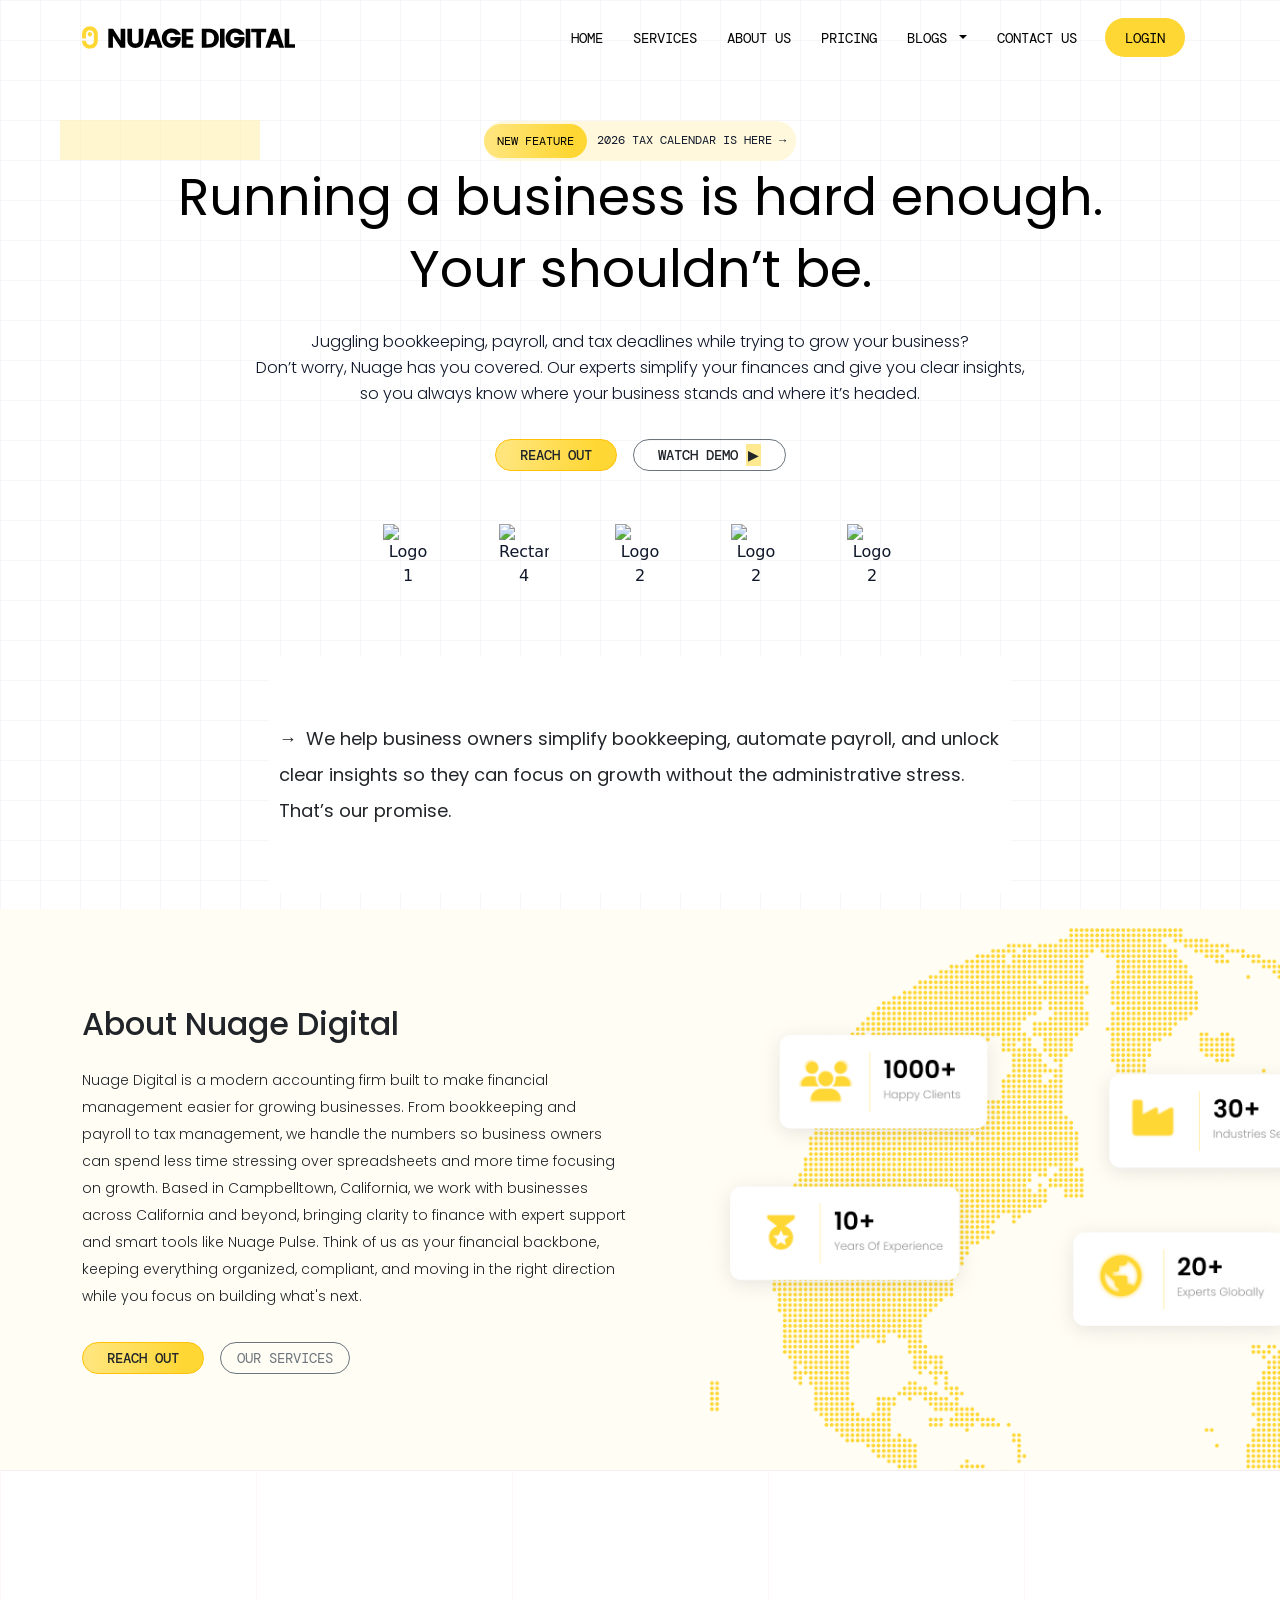
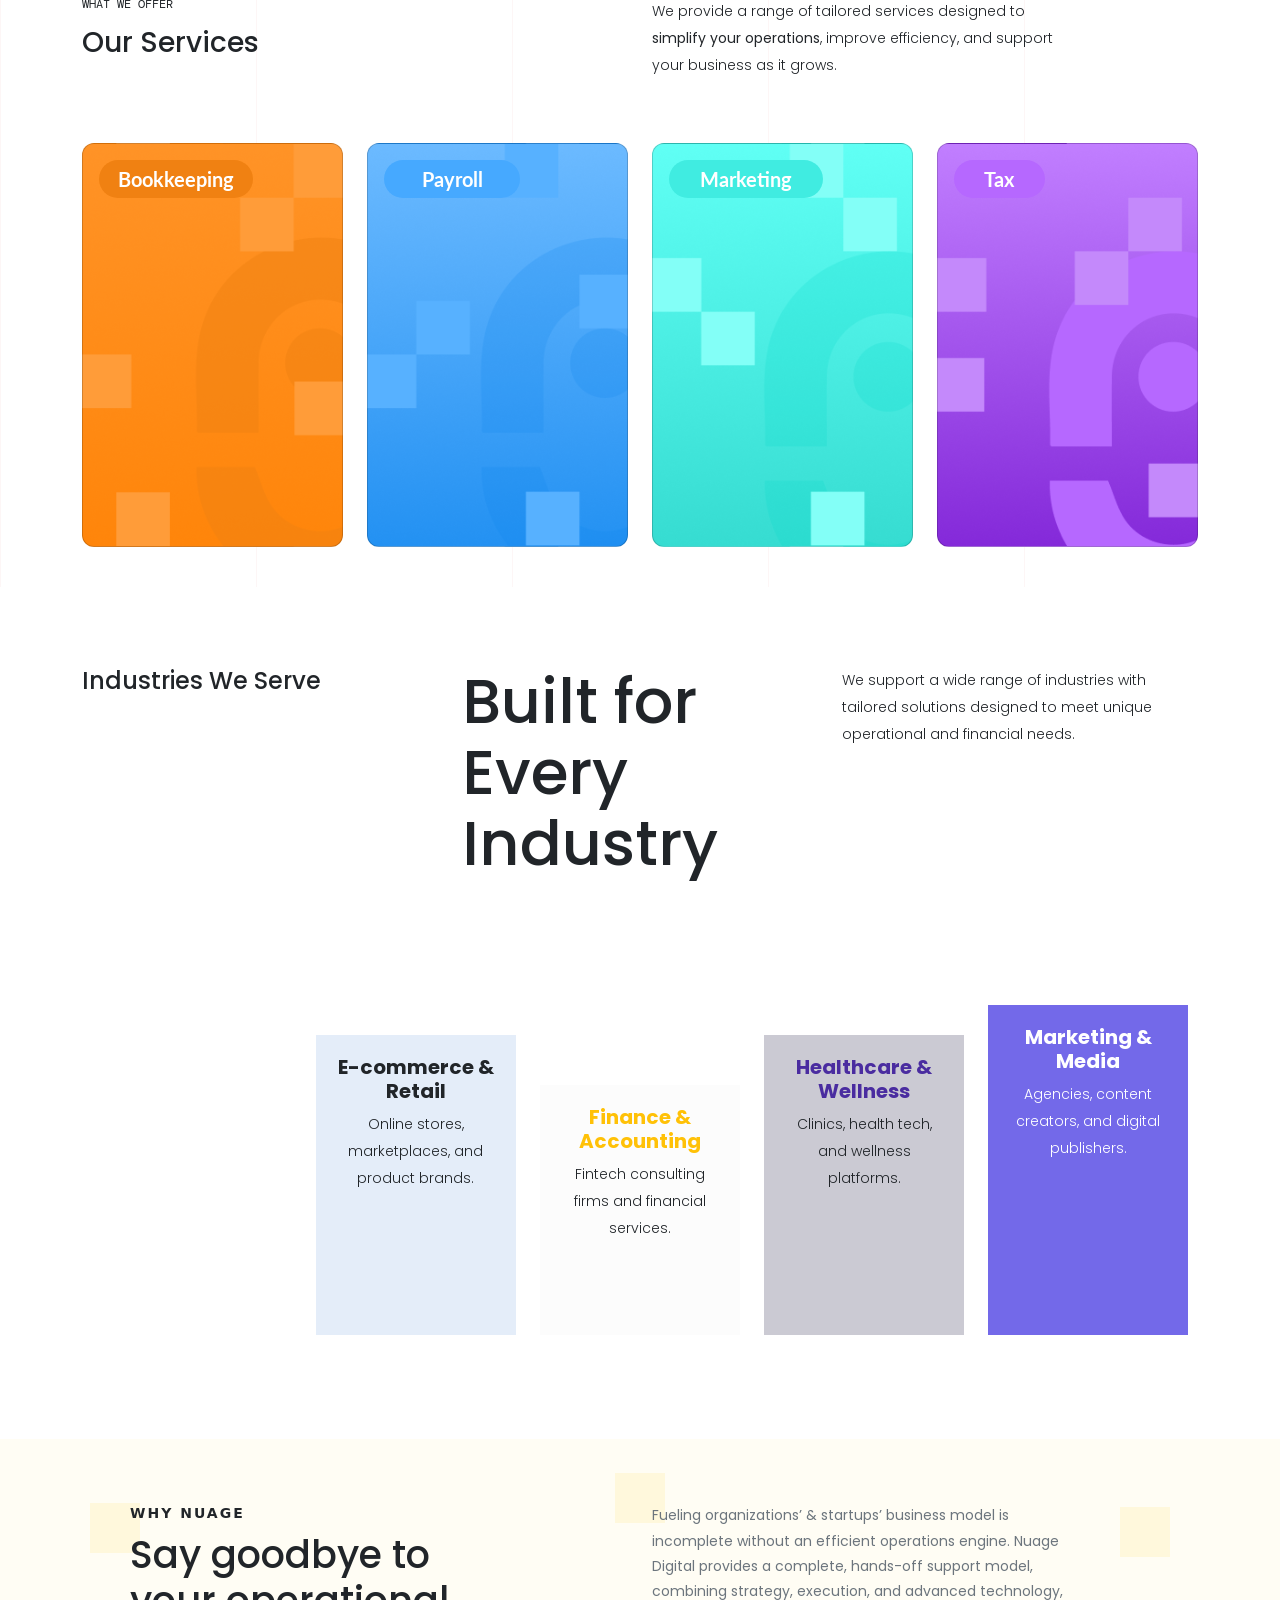
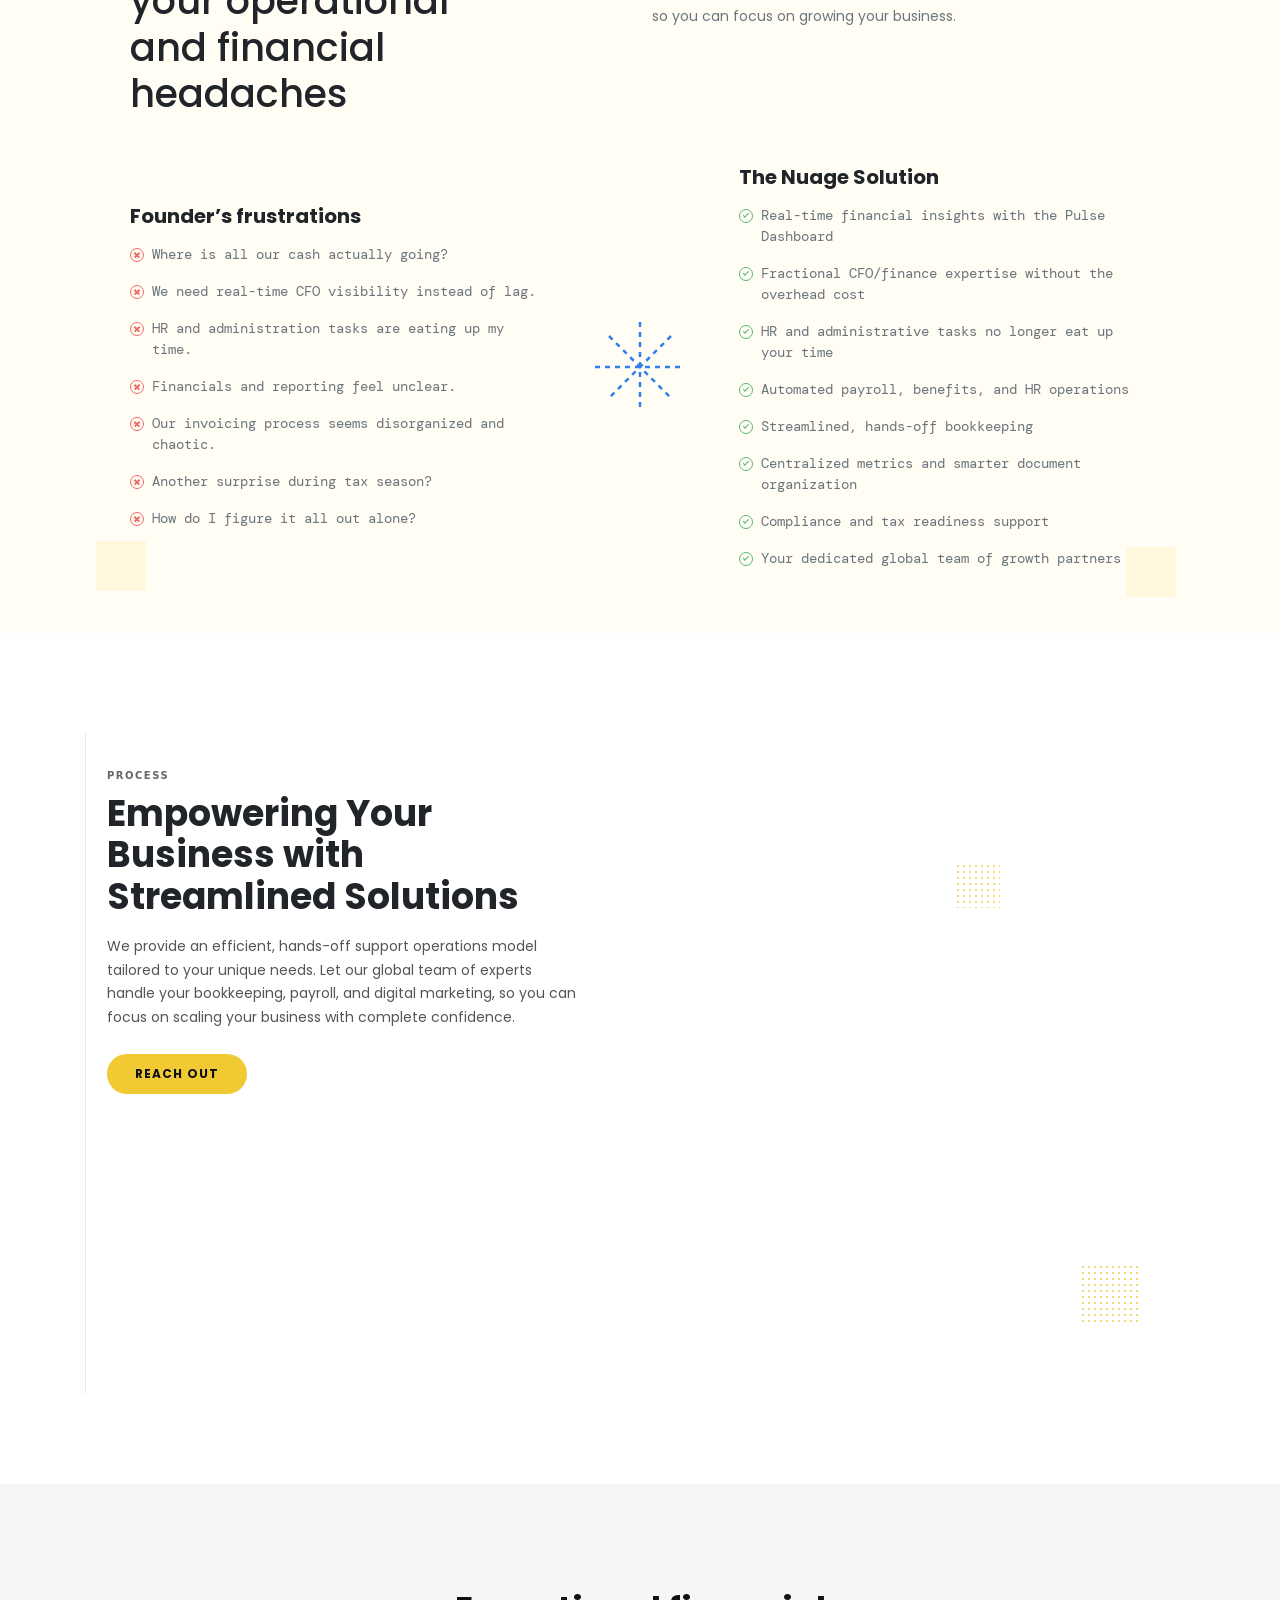
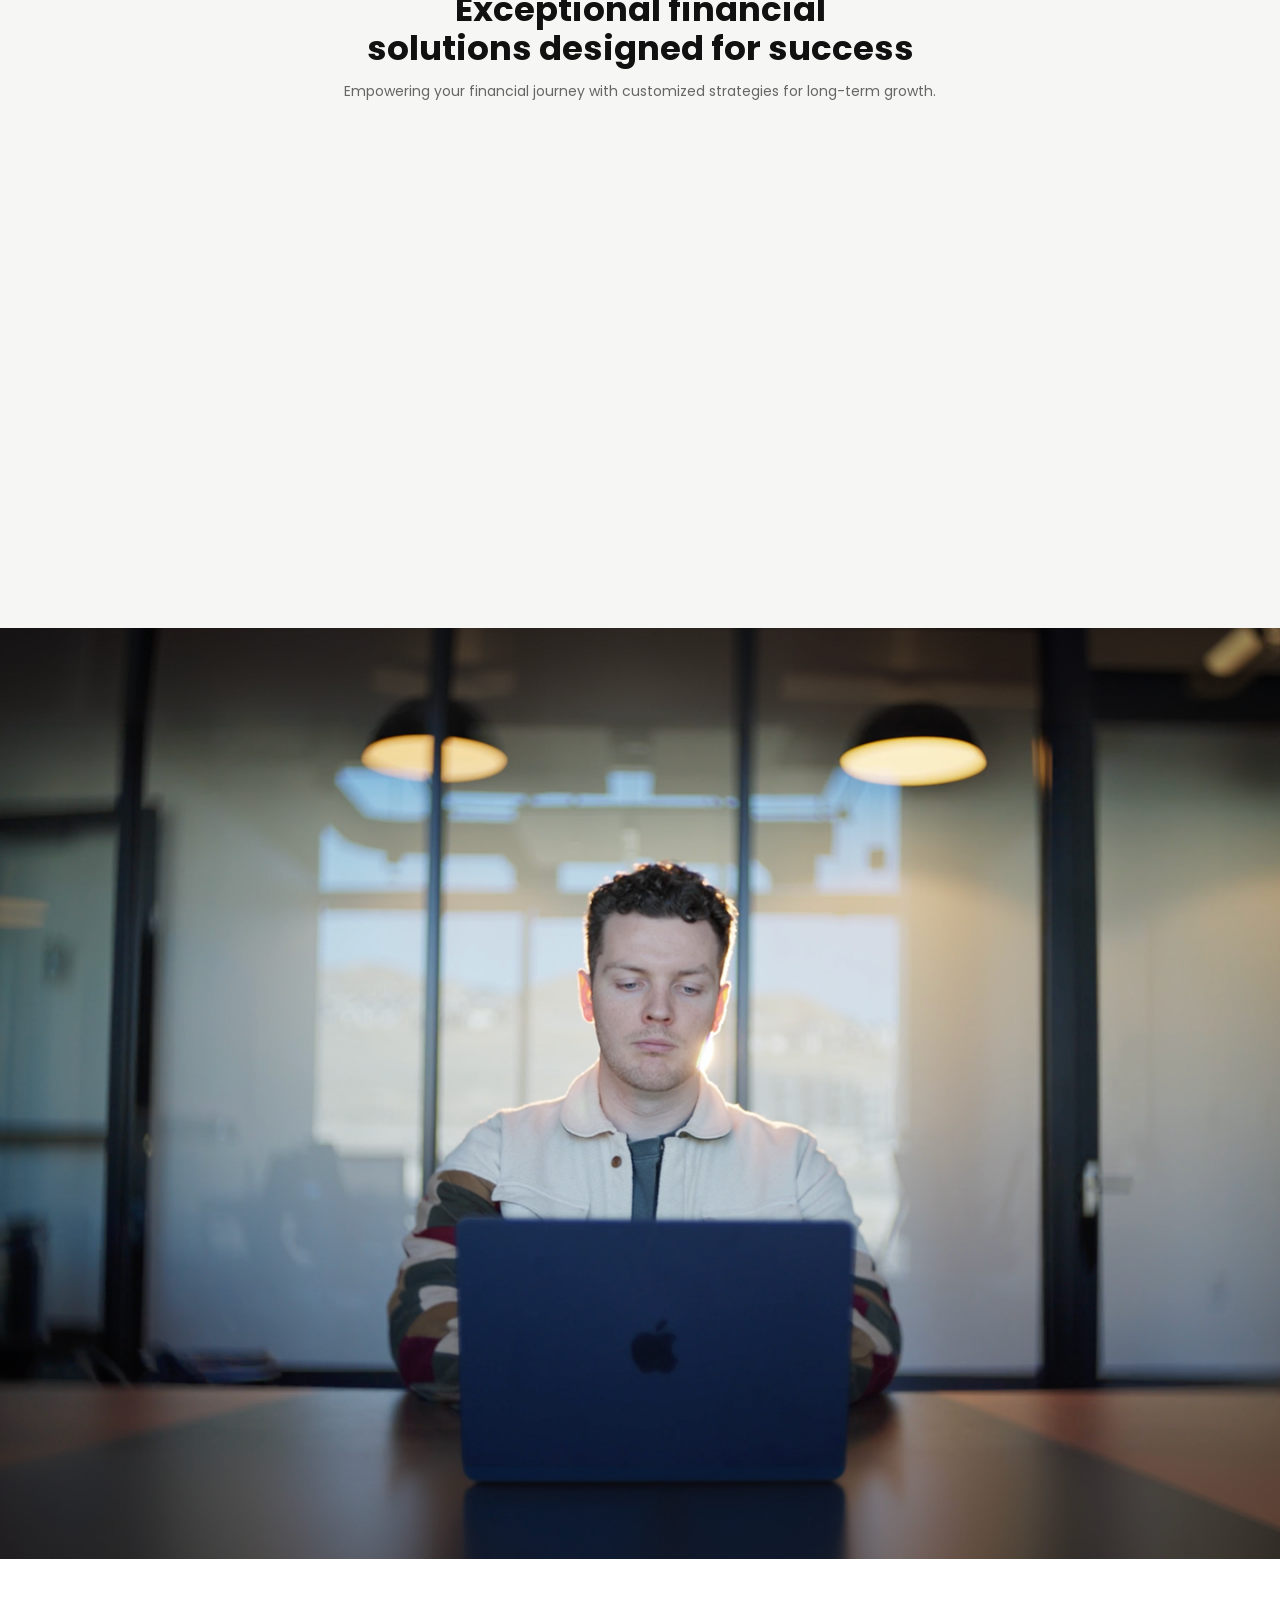
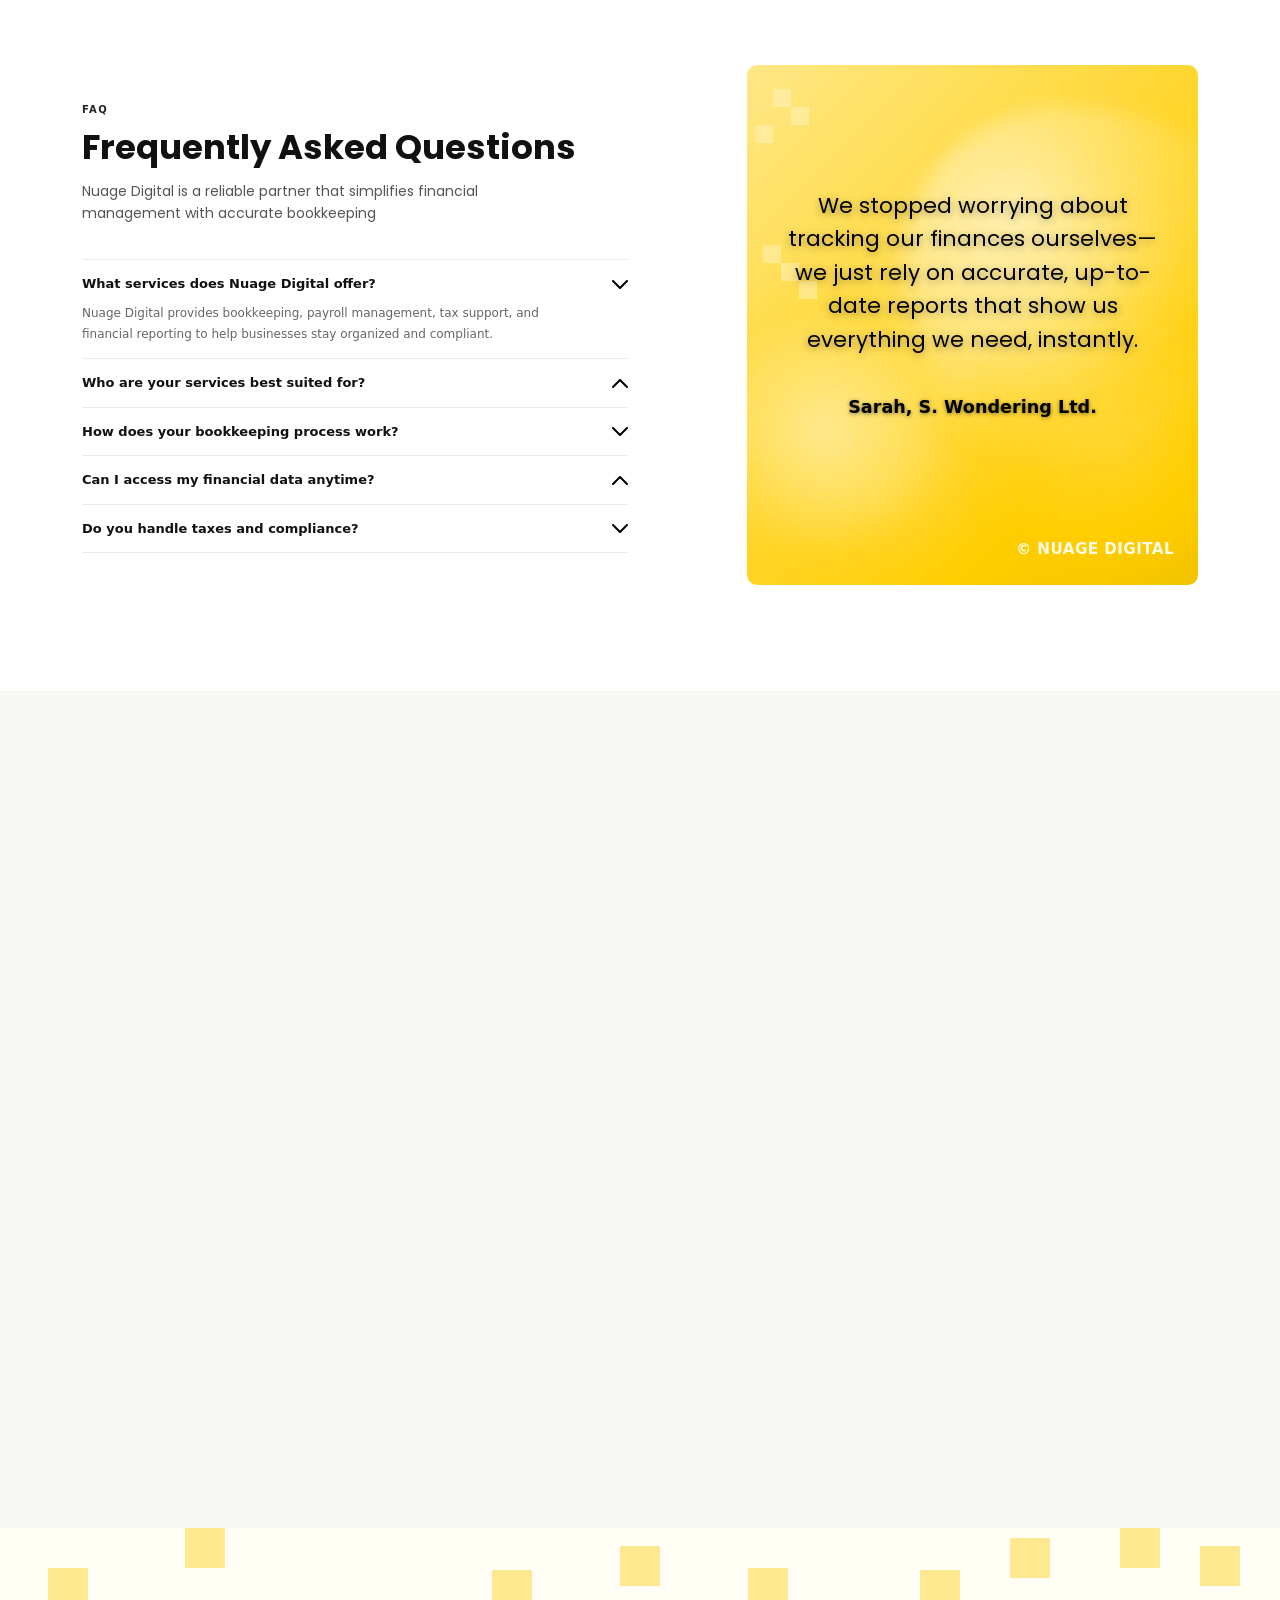
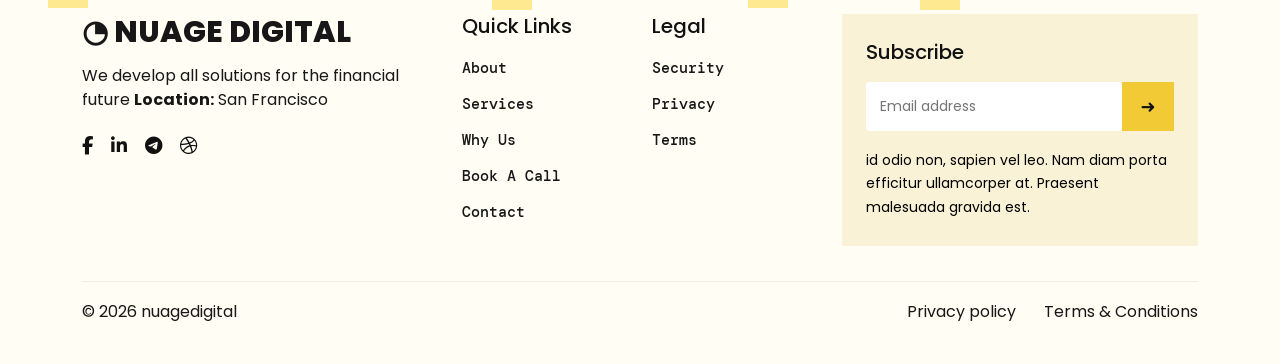
==== commit 624b085a: "Added new testimonial section to the homepage" ====
--- a/index.html
+++ b/index.html
@@ -21,81 +21,193 @@
 </head>
 
 <body>
-  <!-- Header -->
-  <header class="header">
-    <nav class="navbar navbar-expand-lg navbar-light">
-      <div class="container">
-
-        <!-- Logo -->
-        <a href="/" class="navbar-brand d-flex align-items-center gap-3">
-          <img src="assets/images/logo.svg" alt="Nuage Digital Logo" height="45">
-        </a>
-
-        <!-- Toggler Button -->
-        <div class="navbar-toggler custom-toggler" type="button" data-bs-toggle="offcanvas"
-          data-bs-target="#navbarOffcanvas" aria-controls="navbarOffcanvas">
-          <span class="border1"></span>
-          <span class="border2"></span>
-          <span class="border3"></span>
-        </div>
-
-        <!-- Desktop Navbar -->
-        <div class="collapse navbar-collapse" id="navbarNav">
-          <ul class="navbar-nav ms-auto">
-
-            <li class="nav-item">
-              <a class="nav-link active" href="#">Home</a>
-            </li>
-
-            <!-- Services Dropdown -->
-            <li class="nav-item dropdown">
-              <a class="nav-link dropdown-toggle" href="#" id="servicesDropdown" role="button" data-bs-toggle="dropdown"
-                aria-expanded="false">
-                Services
-              </a>
-              <ul class="dropdown-menu" aria-labelledby="servicesDropdown">
-                <li><a class="dropdown-item" href="#">Web Development</a></li>
-                <li><a class="dropdown-item" href="#">Digital Marketing</a></li>
-                <li><a class="dropdown-item" href="#">SEO & SEM</a></li>
-                <li><a class="dropdown-item" href="#">App Development</a></li>
-              </ul>
-            </li>
-
-            <!-- Products -->
-            <li class="nav-item">
-              <a class="nav-link" href="#">Products</a>
-            </li>
-
-            <!-- Pricing -->
-            <li class="nav-item">
-              <a class="nav-link" href="#">Pricing</a>
-            </li>
-
-            <!-- Blogs Dropdown -->
-            <li class="nav-item dropdown">
-              <a class="nav-link dropdown-toggle" href="#" id="blogsDropdown" role="button" data-bs-toggle="dropdown"
-                aria-expanded="false">
-                Blogs
-              </a>
-              <ul class="dropdown-menu" aria-labelledby="blogsDropdown">
-                <li><a class="dropdown-item" href="#">Latest Articles</a></li>
-                <li><a class="dropdown-item" href="#">Technology Trends</a></li>
-                <li><a class="dropdown-item" href="#">Business Insights</a></li>
-                <li><a class="dropdown-item" href="#">Case Studies</a></li>
-              </ul>
-            </li>
-
-            <li class="nav-item">
-              <a class="nav-link" href="#">Contact Us</a>
-            </li>
-            <li class="nav-item" id="pulse-btn">
-              <a class="nav-link" href="#">Login</a>
-            </li>
-          </ul>
-        </div>
-      </div>
-    </nav>
-  </header>
+     <!-- Header -->
+<header class="header">
+  <nav class="navbar navbar-expand-lg navbar-light">
+    <div class="container">
+
+      <!-- Logo -->
+      <a href="index.html" class="navbar-brand d-flex align-items-center gap-3">
+        <img src="assets/images/logo.svg" alt="Nuage Digital Logo" height="45">
+      </a>
+
+      <!-- Toggler Button -->
+      <div class="navbar-toggler custom-toggler" type="button" data-bs-toggle="offcanvas"
+        data-bs-target="#navbarOffcanvas" aria-controls="navbarOffcanvas">
+        <span class="border1"></span>
+        <span class="border2"></span>
+        <span class="border3"></span>
+      </div>
+
+      <!-- Desktop Navbar -->
+      <div class="collapse navbar-collapse" id="navbarNav">
+        <ul class="navbar-nav ms-auto">
+
+          <li class="nav-item">
+            <a class="nav-link active" href="#">Home</a>
+          </li>
+
+          <!-- Custom Services Dropdown (Mega Menu) -->
+          <li class="nav-item mega-menu">
+            <a class="nav-link" href="#" id="servicesDropdown" role="button" data-bs-toggle="dropdown" aria-expanded="false">
+              Services
+            </a>
+            <ul class="custom-dropdown-menu" aria-labelledby="servicesDropdown">
+              <div class="mega-menu-container">
+                <div class="row">
+                  <div class="col-md-5">
+                    <h5>Development</h5>
+                    <p>Empower your business with an efficient operations engine. Explore our tailored solutions for financial management, team administration, and digital growth designed to help leading brands scale globally with complete confidence.</p>
+                  </div>
+                  <div class="col-md-7">
+                     <div class="row mb-3">
+                        <div class="col-md-6">
+                           <div class="service-box">
+                              <div class="service-icon">
+                                <svg width="30" height="29" viewBox="0 0 30 29" fill="none" xmlns="http://www.w3.org/2000/svg">
+                                  <foreignObject x="-18.6961" y="-18.6961" width="66.5754" height="65.6342"><div xmlns="http://www.w3.org/1999/xhtml" style="backdrop-filter:blur(9.35px);clip-path:url(#bgblur_0_504_202_clip_path);height:100%;width:100%"></div></foreignObject><g data-figma-bg-blur-radius="18.6961">
+                                  <rect width="29.1833" height="28.2419" rx="14.1209" fill="white" fill-opacity="0.05"/>
+                                  <rect x="0.1" y="0.1" width="28.9833" height="28.0419" rx="14.0209" stroke="#B5B5B5" stroke-opacity="0.3" stroke-width="0.2"/>
+                                  <circle cx="14.7211" cy="14.0437" r="11.8969" fill="url(#paint0_linear_504_202)"/>
+                                  <path d="M19.1459 9.63568H10.8537C10.0101 9.63568 9.32617 10.3196 9.32617 11.1632V16.8368C9.32617 17.6804 10.0101 18.3643 10.8537 18.3643H19.1459C19.9895 18.3643 20.6734 17.6804 20.6734 16.8368V11.1632C20.6734 10.3196 19.9895 9.63568 19.1459 9.63568Z" stroke="white" stroke-width="0.872864" stroke-linecap="round" stroke-linejoin="round"/>
+                                  <path d="M9.32617 12.2543H20.6734M11.5083 15.2002H12.8176V15.7457H11.5083V15.2002Z" stroke="white" stroke-width="1.63662" stroke-linejoin="round"/>
+                                  </g>
+                                  <defs>
+                                  <clipPath id="bgblur_0_504_202_clip_path" transform="translate(18.6961 18.6961)"><rect width="29.1833" height="28.2419" rx="14.1209"/>
+                                  </clipPath><linearGradient id="paint0_linear_504_202" x1="14.7211" y1="2.14684" x2="14.7211" y2="25.9407" gradientUnits="userSpaceOnUse">
+                                  <stop stop-color="#6BBAFF"/>
+                                  <stop offset="1" stop-color="#2391F2"/>
+                                  </linearGradient>
+                                  </defs>
+                                  </svg>
+                              </div>
+                               <div class="service-mg-txt">
+                                   <h5>Bookkeeping</h5>
+                                  <p>We keep your books accurate and provide on-demand financial statements.</p>
+                               </div>
+                            </div>
+                        </div>
+                        <div class="col-md-6">
+                            <div class="service-box">
+                              <div class="service-icon">
+                                <svg width="30" height="29" viewBox="0 0 30 29" fill="none" xmlns="http://www.w3.org/2000/svg">
+                                  <foreignObject x="-18.6961" y="-18.6961" width="66.5754" height="65.6342"><div xmlns="http://www.w3.org/1999/xhtml" style="backdrop-filter:blur(9.35px);clip-path:url(#bgblur_0_504_202_clip_path);height:100%;width:100%"></div></foreignObject><g data-figma-bg-blur-radius="18.6961">
+                                  <rect width="29.1833" height="28.2419" rx="14.1209" fill="white" fill-opacity="0.05"/>
+                                  <rect x="0.1" y="0.1" width="28.9833" height="28.0419" rx="14.0209" stroke="#B5B5B5" stroke-opacity="0.3" stroke-width="0.2"/>
+                                  <circle cx="14.7211" cy="14.0437" r="11.8969" fill="url(#paint0_linear_504_202)"/>
+                                  <path d="M19.1459 9.63568H10.8537C10.0101 9.63568 9.32617 10.3196 9.32617 11.1632V16.8368C9.32617 17.6804 10.0101 18.3643 10.8537 18.3643H19.1459C19.9895 18.3643 20.6734 17.6804 20.6734 16.8368V11.1632C20.6734 10.3196 19.9895 9.63568 19.1459 9.63568Z" stroke="white" stroke-width="0.872864" stroke-linecap="round" stroke-linejoin="round"/>
+                                  <path d="M9.32617 12.2543H20.6734M11.5083 15.2002H12.8176V15.7457H11.5083V15.2002Z" stroke="white" stroke-width="1.63662" stroke-linejoin="round"/>
+                                  </g>
+                                  <defs>
+                                  <clipPath id="bgblur_0_504_202_clip_path" transform="translate(18.6961 18.6961)"><rect width="29.1833" height="28.2419" rx="14.1209"/>
+                                  </clipPath><linearGradient id="paint0_linear_504_202" x1="14.7211" y1="2.14684" x2="14.7211" y2="25.9407" gradientUnits="userSpaceOnUse">
+                                  <stop stop-color="#6BBAFF"/>
+                                  <stop offset="1" stop-color="#2391F2"/>
+                                  </linearGradient>
+                                  </defs>
+                                  </svg>
+                              </div>
+                               <div class="service-mg-txt">
+                                   <h5>Bookkeeping</h5>
+                                  <p>We keep your books accurate and provide on-demand financial statements.</p>
+                               </div>
+                            </div>
+                        </div>
+                     </div>
+                      <div class="row">
+                        <div class="col-md-6">
+                          <div class="service-box">
+                              <div class="service-icon">
+                                <svg width="30" height="29" viewBox="0 0 30 29" fill="none" xmlns="http://www.w3.org/2000/svg">
+                                  <foreignObject x="-18.6961" y="-18.6961" width="66.5754" height="65.6342"><div xmlns="http://www.w3.org/1999/xhtml" style="backdrop-filter:blur(9.35px);clip-path:url(#bgblur_0_504_202_clip_path);height:100%;width:100%"></div></foreignObject><g data-figma-bg-blur-radius="18.6961">
+                                  <rect width="29.1833" height="28.2419" rx="14.1209" fill="white" fill-opacity="0.05"/>
+                                  <rect x="0.1" y="0.1" width="28.9833" height="28.0419" rx="14.0209" stroke="#B5B5B5" stroke-opacity="0.3" stroke-width="0.2"/>
+                                  <circle cx="14.7211" cy="14.0437" r="11.8969" fill="url(#paint0_linear_504_202)"/>
+                                  <path d="M19.1459 9.63568H10.8537C10.0101 9.63568 9.32617 10.3196 9.32617 11.1632V16.8368C9.32617 17.6804 10.0101 18.3643 10.8537 18.3643H19.1459C19.9895 18.3643 20.6734 17.6804 20.6734 16.8368V11.1632C20.6734 10.3196 19.9895 9.63568 19.1459 9.63568Z" stroke="white" stroke-width="0.872864" stroke-linecap="round" stroke-linejoin="round"/>
+                                  <path d="M9.32617 12.2543H20.6734M11.5083 15.2002H12.8176V15.7457H11.5083V15.2002Z" stroke="white" stroke-width="1.63662" stroke-linejoin="round"/>
+                                  </g>
+                                  <defs>
+                                  <clipPath id="bgblur_0_504_202_clip_path" transform="translate(18.6961 18.6961)"><rect width="29.1833" height="28.2419" rx="14.1209"/>
+                                  </clipPath><linearGradient id="paint0_linear_504_202" x1="14.7211" y1="2.14684" x2="14.7211" y2="25.9407" gradientUnits="userSpaceOnUse">
+                                  <stop stop-color="#6BBAFF"/>
+                                  <stop offset="1" stop-color="#2391F2"/>
+                                  </linearGradient>
+                                  </defs>
+                                  </svg>
+                              </div>
+                               <div class="service-mg-txt">
+                                   <h5>Bookkeeping</h5>
+                                  <p>We keep your books accurate and provide on-demand financial statements.</p>
+                               </div>
+                            </div>
+                        </div>
+                        <div class="col-md-6">
+                            <div class="service-box">
+                              <div class="service-icon">
+                                <svg width="30" height="29" viewBox="0 0 30 29" fill="none" xmlns="http://www.w3.org/2000/svg">
+                                  <foreignObject x="-18.6961" y="-18.6961" width="66.5754" height="65.6342"><div xmlns="http://www.w3.org/1999/xhtml" style="backdrop-filter:blur(9.35px);clip-path:url(#bgblur_0_504_202_clip_path);height:100%;width:100%"></div></foreignObject><g data-figma-bg-blur-radius="18.6961">
+                                  <rect width="29.1833" height="28.2419" rx="14.1209" fill="white" fill-opacity="0.05"/>
+                                  <rect x="0.1" y="0.1" width="28.9833" height="28.0419" rx="14.0209" stroke="#B5B5B5" stroke-opacity="0.3" stroke-width="0.2"/>
+                                  <circle cx="14.7211" cy="14.0437" r="11.8969" fill="url(#paint0_linear_504_202)"/>
+                                  <path d="M19.1459 9.63568H10.8537C10.0101 9.63568 9.32617 10.3196 9.32617 11.1632V16.8368C9.32617 17.6804 10.0101 18.3643 10.8537 18.3643H19.1459C19.9895 18.3643 20.6734 17.6804 20.6734 16.8368V11.1632C20.6734 10.3196 19.9895 9.63568 19.1459 9.63568Z" stroke="white" stroke-width="0.872864" stroke-linecap="round" stroke-linejoin="round"/>
+                                  <path d="M9.32617 12.2543H20.6734M11.5083 15.2002H12.8176V15.7457H11.5083V15.2002Z" stroke="white" stroke-width="1.63662" stroke-linejoin="round"/>
+                                  </g>
+                                  <defs>
+                                  <clipPath id="bgblur_0_504_202_clip_path" transform="translate(18.6961 18.6961)"><rect width="29.1833" height="28.2419" rx="14.1209"/>
+                                  </clipPath><linearGradient id="paint0_linear_504_202" x1="14.7211" y1="2.14684" x2="14.7211" y2="25.9407" gradientUnits="userSpaceOnUse">
+                                  <stop stop-color="#6BBAFF"/>
+                                  <stop offset="1" stop-color="#2391F2"/>
+                                  </linearGradient>
+                                  </defs>
+                                  </svg>
+                              </div>
+                               <div class="service-mg-txt">
+                                   <h5>Bookkeeping</h5>
+                                  <p>We keep your books accurate and provide on-demand financial statements.</p>
+                               </div>
+                            </div>
+                        </div>
+                     </div>
+                  </div>
+                </div>
+              </div>
+            </ul>
+          </li>
+
+          <li class="nav-item">
+            <a class="nav-link" href="about.html">About Us</a>
+          </li>
+
+          <!-- Pricing -->
+          <li class="nav-item">
+            <a class="nav-link" href="#">Pricing</a>
+          </li>
+
+          <!-- Blogs Dropdown -->
+          <li class="nav-item dropdown">
+            <a class="nav-link dropdown-toggle" href="#" id="blogsDropdown" role="button" data-bs-toggle="dropdown"
+              aria-expanded="false">
+              Blogs
+            </a>
+            <ul class="dropdown-menu" aria-labelledby="blogsDropdown">
+              <li><a class="dropdown-item" href="#">Latest Articles</a></li>
+              <li><a class="dropdown-item" href="#">Technology Trends</a></li>
+              <li><a class="dropdown-item" href="#">Business Insights</a></li>
+              <li><a class="dropdown-item" href="#">Case Studies</a></li>
+            </ul>
+          </li>
+
+          <li class="nav-item">
+            <a class="nav-link" href="contact-us.html">Contact Us</a>
+          </li>
+          <li class="nav-item" id="pulse-btn">
+            <a class="nav-link" href="#">Login</a>
+          </li>
+        </ul>
+      </div>
+    </div>
+  </nav>
+</header>
   <!-- Mobile Offcanvas -->
   <div class="offcanvas offcanvas-start" tabindex="-1" id="navbarOffcanvas" aria-labelledby="navbarOffcanvasLabel">
     <div class="offcanvas-header">
@@ -767,19 +879,19 @@
           </div>
 
           <div class="dashboard-stats">
-            <div class="stat-box">
+            <div class="stat-box" id="salesStat">
               <small>$ 189 K</small>
-              <span>Sale</span>
-            </div>
-            <div class="stat-box">
+              <span>Sales</span>
+            </div>
+            <div class="stat-box" id="marginStat">
               <small>44 %</small>
               <span>Margin</span>
             </div>
-            <div class="stat-box">
+            <div class="stat-box" id="cogsStat">
               <small>$ 81 K</small>
               <span>COGS</span>
             </div>
-            <div class="stat-box">
+            <div class="stat-box" id="expenseStat">
               <small>$ 38 K</small>
               <span>Expense</span>
             </div>
@@ -955,60 +1067,60 @@
         </div>
 
         <!-- Right Yellow Fluid Card -->
-        <div class="col-lg-5 offset-lg-1">
-          <div class="faq-quote-card position-relative overflow-hidden" style="height: 420px; border-radius: 10px;">
-
-            <!-- Background Video -->
-            <video class="position-absolute top-0 start-0 w-100 h-100" autoplay muted loop playsinline
-              style="object-fit: cover; z-index: 1;">
-              <source src="assets/images/fluid_video.mp4" type="video/mp4">
-              Your browser does not support the video tag.
-            </video>
-
-            <!-- Fluid Elements Layer -->
-            <div class="fluid-bg position-absolute top-0 start-0 w-100 h-100" style="z-index: 2;">
-              <span class="blob blob-1"></span>
-              <span class="blob blob-2"></span>
-              <span class="blob blob-3"></span>
-              <span class="glow glow-1"></span>
-              <span class="glow glow-2"></span>
-
-              <span class="pixel pixel-1"></span>
-              <span class="pixel pixel-2"></span>
-              <span class="pixel pixel-3"></span>
-              <span class="pixel pixel-4"></span>
-              <span class="pixel pixel-5"></span>
-              <span class="pixel pixel-6"></span>
-            </div>
-
-            <div class="position-absolute top-0 start-0 w-100 h-100" style="background: #FFCD00; 
-            mix-blend-mode: color; 
-            z-index: 3;">
-            </div>
-
-            <!-- Quote Content -->
-            <div class="quote-content position-relative h-100 d-flex flex-column justify-content-center"
-              style="z-index: 4; padding: 40px 40px 80px;">
-
-              <p style="font-size: 1.35rem; line-height: 1.55; color: #ffffff; text-shadow: 0 2px 8px rgba(0,0,0,0.4);">
-                We stopped worrying about tracking our finances ourselves—
-                we just rely on accurate, up-to-date reports that show us
-                everything we need, instantly.
-              </p>
-
-              <span class="mt-4 d-block"
-                style="color: #fff; font-weight: 600; font-size: 1.1rem; text-shadow: 0 1px 4px rgba(0,0,0,0.5);">
-                Sarah, S. Wondering Ltd.
-              </span>
-            </div>
-
-            <!-- Brand -->
-            <div class="quote-brand position-absolute bottom-0 start-0 p-4"
-              style="z-index: 4; color: rgba(255,255,255,0.9); font-size: 0.95rem;">
-              © NUAGE DIGITAL
-            </div>
-          </div>
-        </div>
+                <div class="col-lg-5 offset-lg-1">
+                    <div class="faq-quote-card position-relative overflow-hidden"
+                        style="height: 420px; border-radius: 10px;">
+
+                          <!-- Background Video -->
+        <video class="position-absolute top-0 start-0 w-100 h-100" autoplay muted loop playsinline
+        style="object-fit: cover; z-index: 1;">
+        <source src="assets/images/animated-video.mp4" type="video/mp4">
+          Your browser does not support the video tag.
+        </video>
+
+                        <!-- Fluid Elements Layer -->
+                        <div class="fluid-bg position-absolute top-0 start-0 w-100 h-100" style="z-index: 2;">
+                            <span class="blob blob-1"></span>
+                            <span class="blob blob-2"></span>
+                            <span class="blob blob-3"></span>
+                            <span class="glow glow-1"></span>
+                            <span class="glow glow-2"></span>
+
+                            <span class="pixel pixel-1"></span>
+                            <span class="pixel pixel-2"></span>
+                            <span class="pixel pixel-3"></span>
+                            <span class="pixel pixel-4"></span>
+                            <span class="pixel pixel-5"></span>
+                            <span class="pixel pixel-6"></span>
+                        </div>
+
+                        <div class="position-absolute top-0 start-0 w-100 h-100" style="background: #FFCD00; mix-blend-mode: color; z-index: 3;">
+                        </div>
+
+                        <!-- Quote Content -->
+                        <div class="quote-content position-relative h-100 d-flex flex-column justify-content-center"
+                            style="z-index: 4; padding: 40px 40px 80px;">
+
+                            <p
+                                style="font-size: 1.35rem; line-height: 1.55; color: #000000; text-shadow: 0 2px 8px rgba(0,0,0,0.4);">
+                                We stopped worrying about tracking our finances ourselves—
+                                we just rely on accurate, up-to-date reports that show us
+                                everything we need, instantly.
+                            </p>
+
+                            <span class="mt-4 d-block"
+                                style="color: #000000; font-weight: 600; font-size: 1.1rem; text-shadow: 0 1px 4px rgba(0,0,0,0.5);">
+                                Sarah, S. Wondering Ltd.
+                            </span>
+                        </div>
+
+                        <!-- Brand -->
+                        <div class="quote-brand position-absolute bottom-0 end-0 p-4"
+                            style="z-index: 4; color: rgba(255,255,255,0.9); font-size: 0.95rem;">
+                            © NUAGE DIGITAL
+                        </div>
+                    </div>
+                </div>
       </div>
     </div>
   </section>
@@ -1363,8 +1475,7 @@
   <!-- Bootstrap JS -->
   <script src="https://code.jquery.com/jquery-3.6.0.min.js"></script>
   <script src="https://cdnjs.cloudflare.com/ajax/libs/slick-carousel/1.8.1/slick.min.js"></script>
-  <!-- <script src="https://cdn.jsdelivr.net/npm/bootstrap@5.1.3/dist/js/bootstrap.bundle.min.js"></script> -->
-  <link href="https://cdn.jsdelivr.net/npm/bootstrap@5.3.2/dist/css/bootstrap.min.css" rel="stylesheet">
+  <script src="https://cdn.jsdelivr.net/npm/bootstrap@5.1.3/dist/js/bootstrap.bundle.min.js"></script>
   <script src="assets/js/script.js"></script>
   <script src="https://cdn.jsdelivr.net/npm/typed.js@2.0.12"></script>
   <script src="https://cdn.jsdelivr.net/npm/particles.js@2.0.0/particles.min.js"></script>
@@ -1445,9 +1556,6 @@
     });
 
     solutionsObserver.observe(solutionsSection);
-
-
-
     const pulseSection = document.getElementById("pulseSection");
 
     const pulseObserver = new IntersectionObserver((entries) => {
--- a/assets/css/custom.css
+++ b/assets/css/custom.css
@@ -165,11 +165,15 @@
 
 
 .navbar-light .navbar-nav .nav-link {
-  color: #000;
-  font-size: 12px;
-  font-weight: 400;
-  line-height: 100%;
-  text-transform: uppercase;
+      color: #000;
+    font-size: 14px;
+    font-weight: 400;
+    line-height: 100%;
+    text-transform: uppercase;
+    padding-left: 2px !important;
+    padding-right: 2px !important;
+    margin-left: 13px;
+    margin-right: 13px;
 }
 
 
@@ -2490,7 +2494,6 @@
 
 .faq-section {
   padding: 90px 0;
-  background: #f7f7f5;
   overflow: hidden;
 }
 
@@ -3596,4 +3599,114 @@
       border: 1.5px solid #ddd; background: #fff;
       transition: background 0.2s;
     }
-    .ctrl-btn:hover, .ctrl-btn.active-btn { background: #FFD734; border-color: #FFD734; }+    .ctrl-btn:hover, .ctrl-btn.active-btn { background: #FFD734; border-color: #FFD734; }
+
+
+
+    /*---contacct---*/
+
+
+.hubspot_form {
+    border: 1px solid #00000012;
+    border-radius: 11px;
+    background-color: #ffffff !important;
+    position: relative;
+    z-index: 9999;
+}
+
+
+.nuage-info .container {
+    border: 1px solid #0000001f;
+    border-radius: 17px;
+}
+
+.contact-info svg {
+    width: 42px;
+    height: 42px;
+    margin-bottom: 1rem;
+}
+
+
+.seo-meeting-link {
+   background: #fed21a;
+    box-shadow: 0 4px 20px rgba(0, 0, 0, 0.1);
+    height: 696px;
+    border-radius: 10px;
+}
+
+
+
+/*--mega-menu---*/
+
+
+ul.custom-dropdown-menu {
+    position: absolute;
+    left: 50%;
+    max-width: 84%;
+    width: 100%;
+    padding-top: 27px;
+    padding-bottom: 15px;
+    top: 66px;
+    margin: 0 auto;
+    transform: translateX(-50%);
+    display: none;
+    border-radius: 10px;
+    margin-top: 9px;
+    opacity: 0;
+    transition: opacity 0.9s ease;
+    padding-left: 17px;
+    padding-right: 17px;
+    border: 0.1px solid #00000040;
+    background: #FFFFFFA6;  /* Light transparent white background */
+    
+    /* Adding a background image */
+    background-image: url('../images/mega_menu.png');  /* Add your image URL here */
+    background-size: cover;  /* Makes the background image cover the entire area */
+    background-repeat: no-repeat;  /* Prevents the background from repeating */
+    background-position: center center;  /* Centers the background image */
+}
+
+.service-box {
+    clear: both;
+    overflow: hidden;
+    text-align: left;
+    /*align-items: center;*/
+    display: flex;
+
+    transition: background 0.3s ease, transform 0.2s ease; /* Add transition for background and transform */
+    backdrop-filter: blur(18.69613265991211px);
+    padding: 4px;  /* Padding inside the box */
+    border-radius: 10px;  /* Rounded corners for the box */
+    background: #FFFFFFB2;  /* Semi-transparent white background */
+    border: 0.63px solid;  /* Border width and type (solid) */
+    border-image-source: linear-gradient(262.67deg, rgba(255, 255, 255, 0.15) -2.51%, rgba(255, 255, 255, 0) 50.5%, rgba(255, 255, 255, 0.15) 100.49%);  /* Gradient border */
+
+}
+
+.service-box:hover {
+    background: linear-gradient(0deg, rgba(255, 255, 255, 0.7), rgba(255, 255, 255, 0.7)),
+                linear-gradient(0deg, rgba(255, 156, 57, 0.06), rgba(255, 156, 57, 0.06));
+    cursor: pointer;
+    transform: scale(1.05); /* Slightly scale up on hover */
+}
+
+.service-icon {
+    float: left;
+    margin-left: 10px;
+}
+
+.service-mg-txt {
+    overflow: hidden;
+}
+
+
+.service-mg-txt p {
+    font-size: 12px;
+}
+
+
+.service-mg-txt h5 {
+    font-size: 18px;
+    line-height: 30px;
+    margin-bottom: 0px;
+}
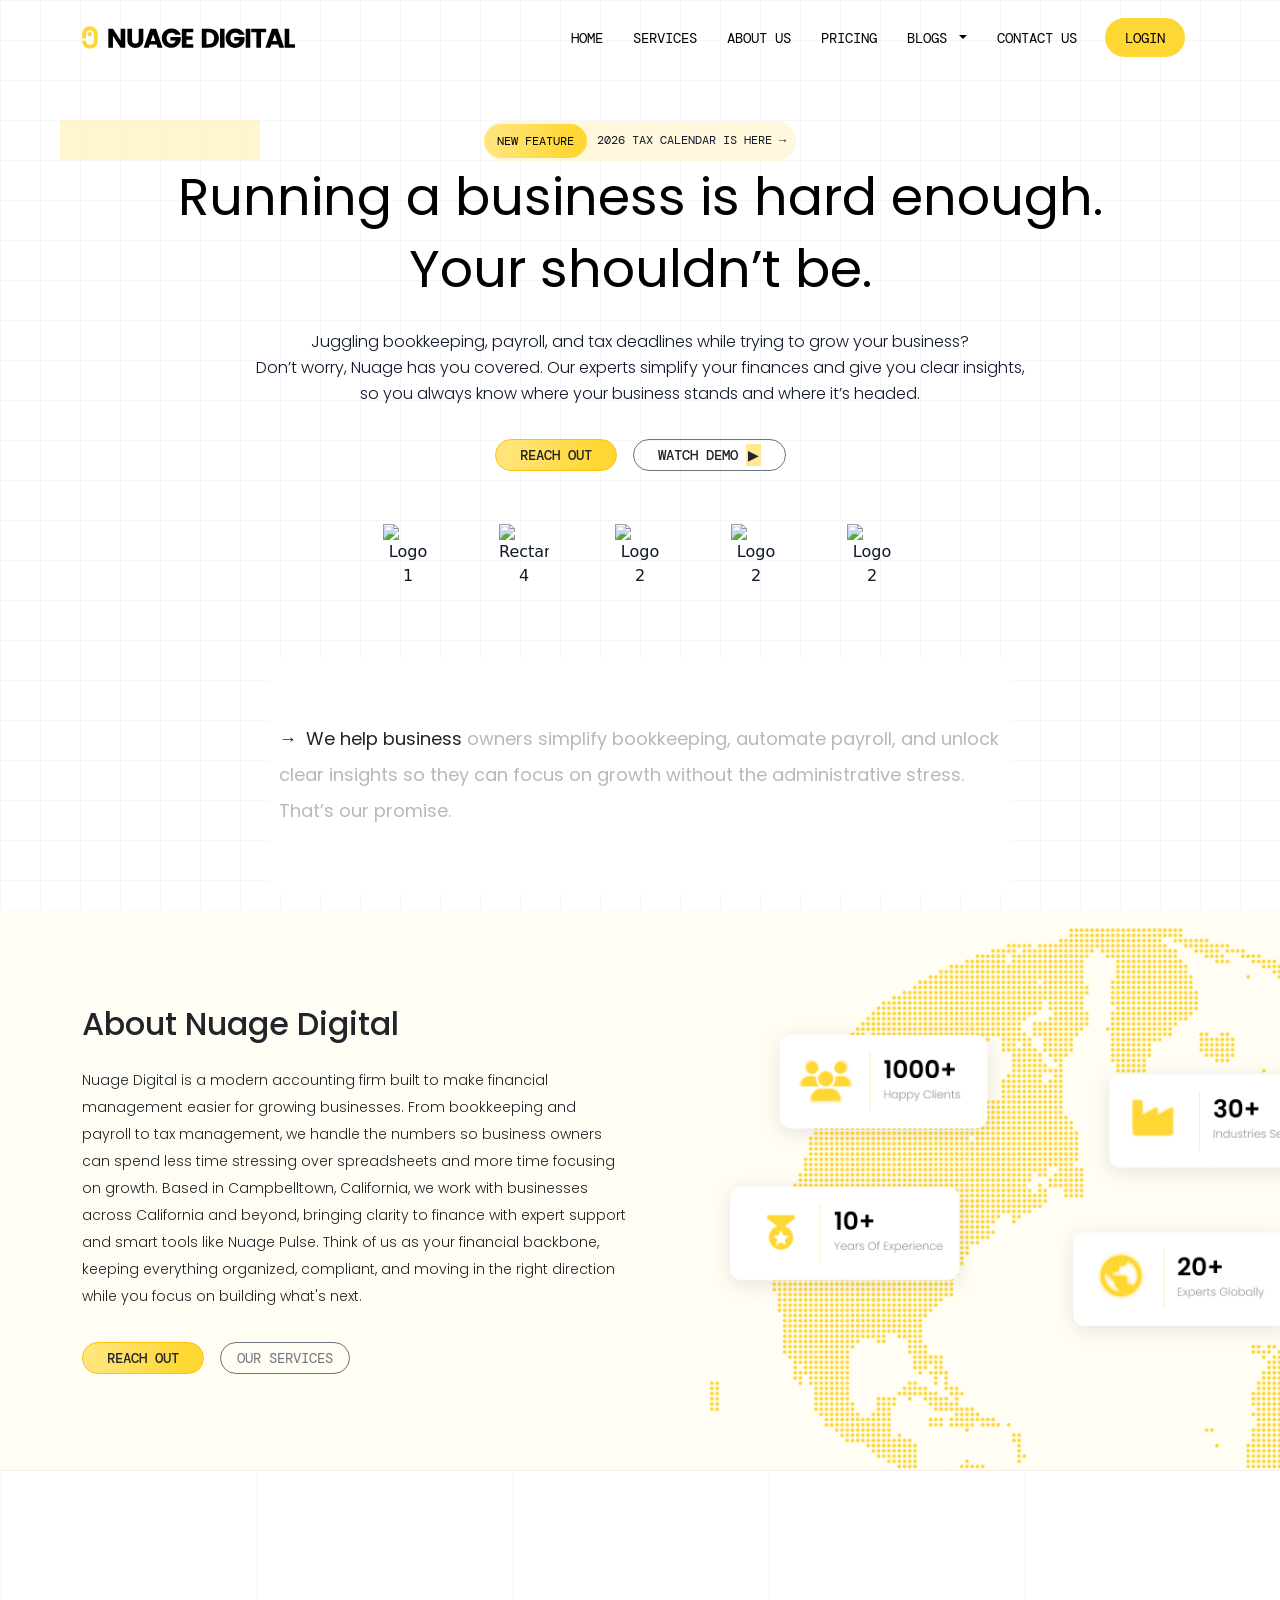
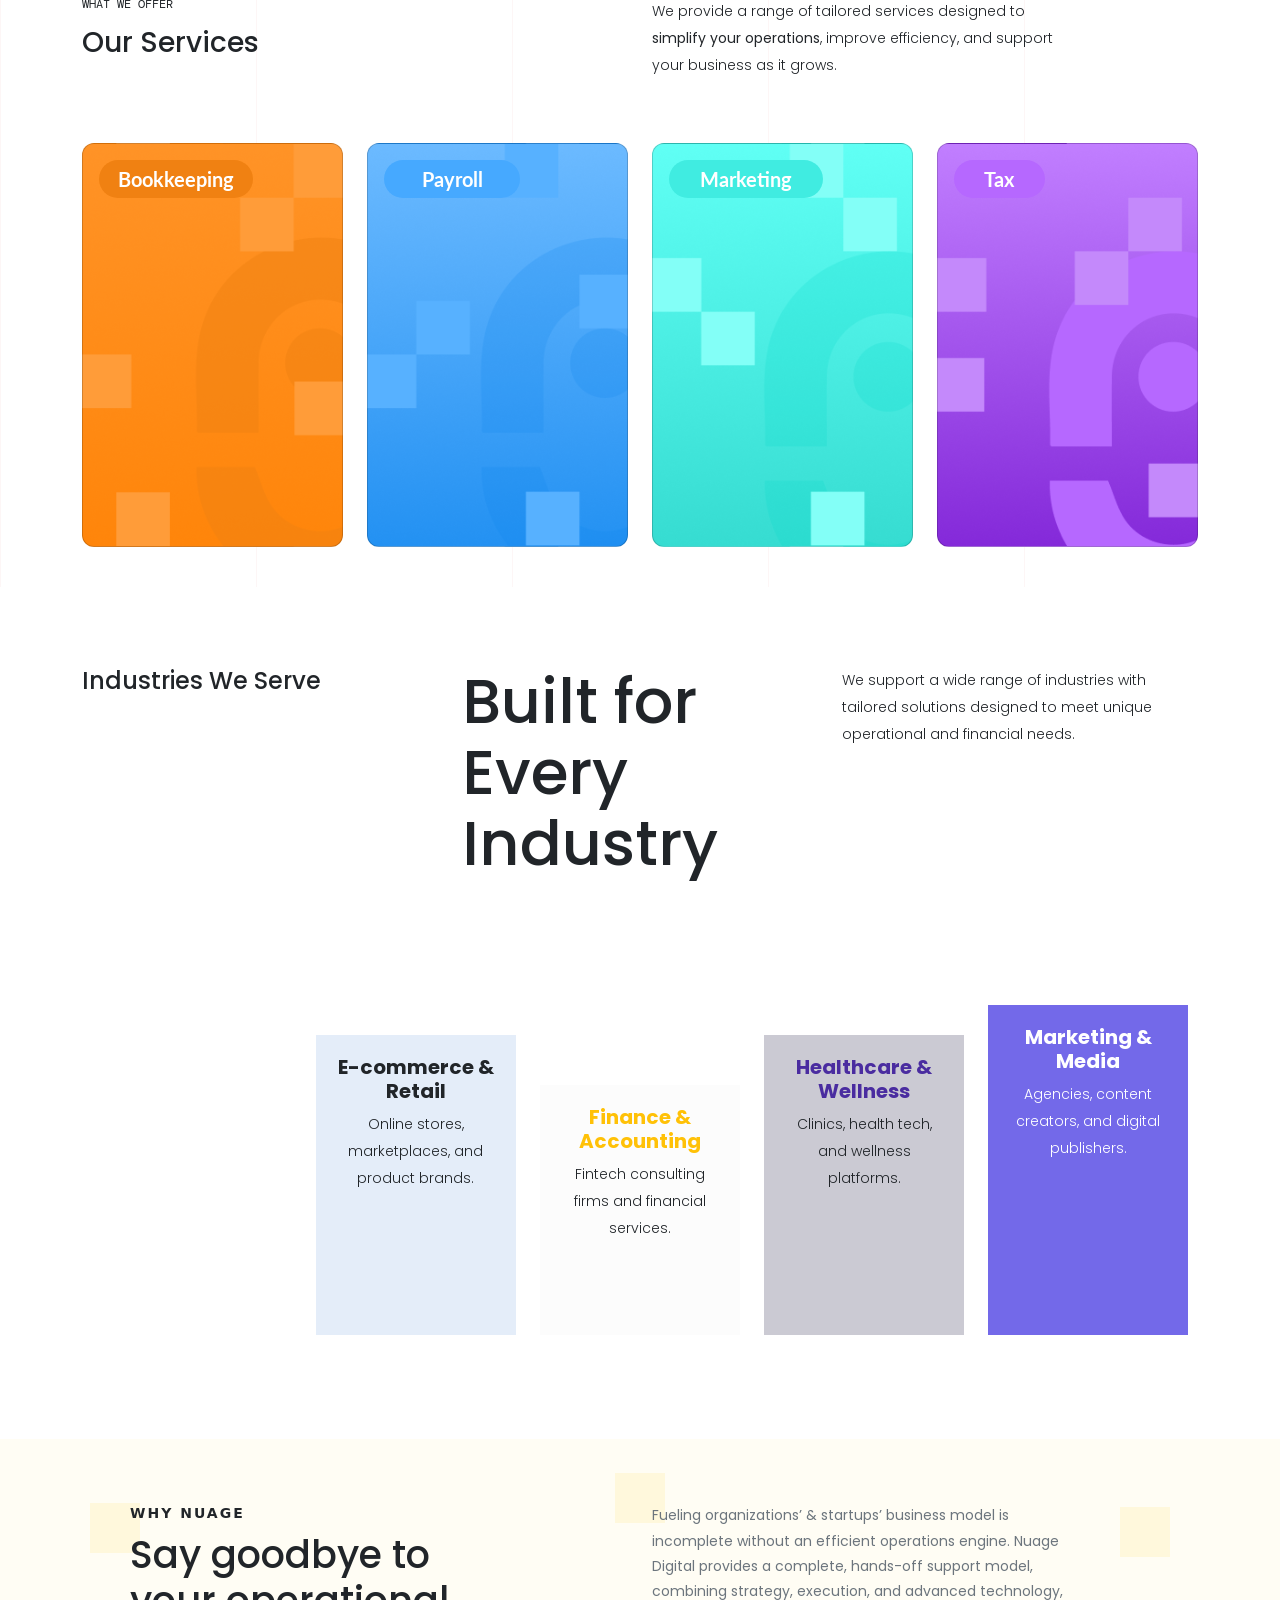
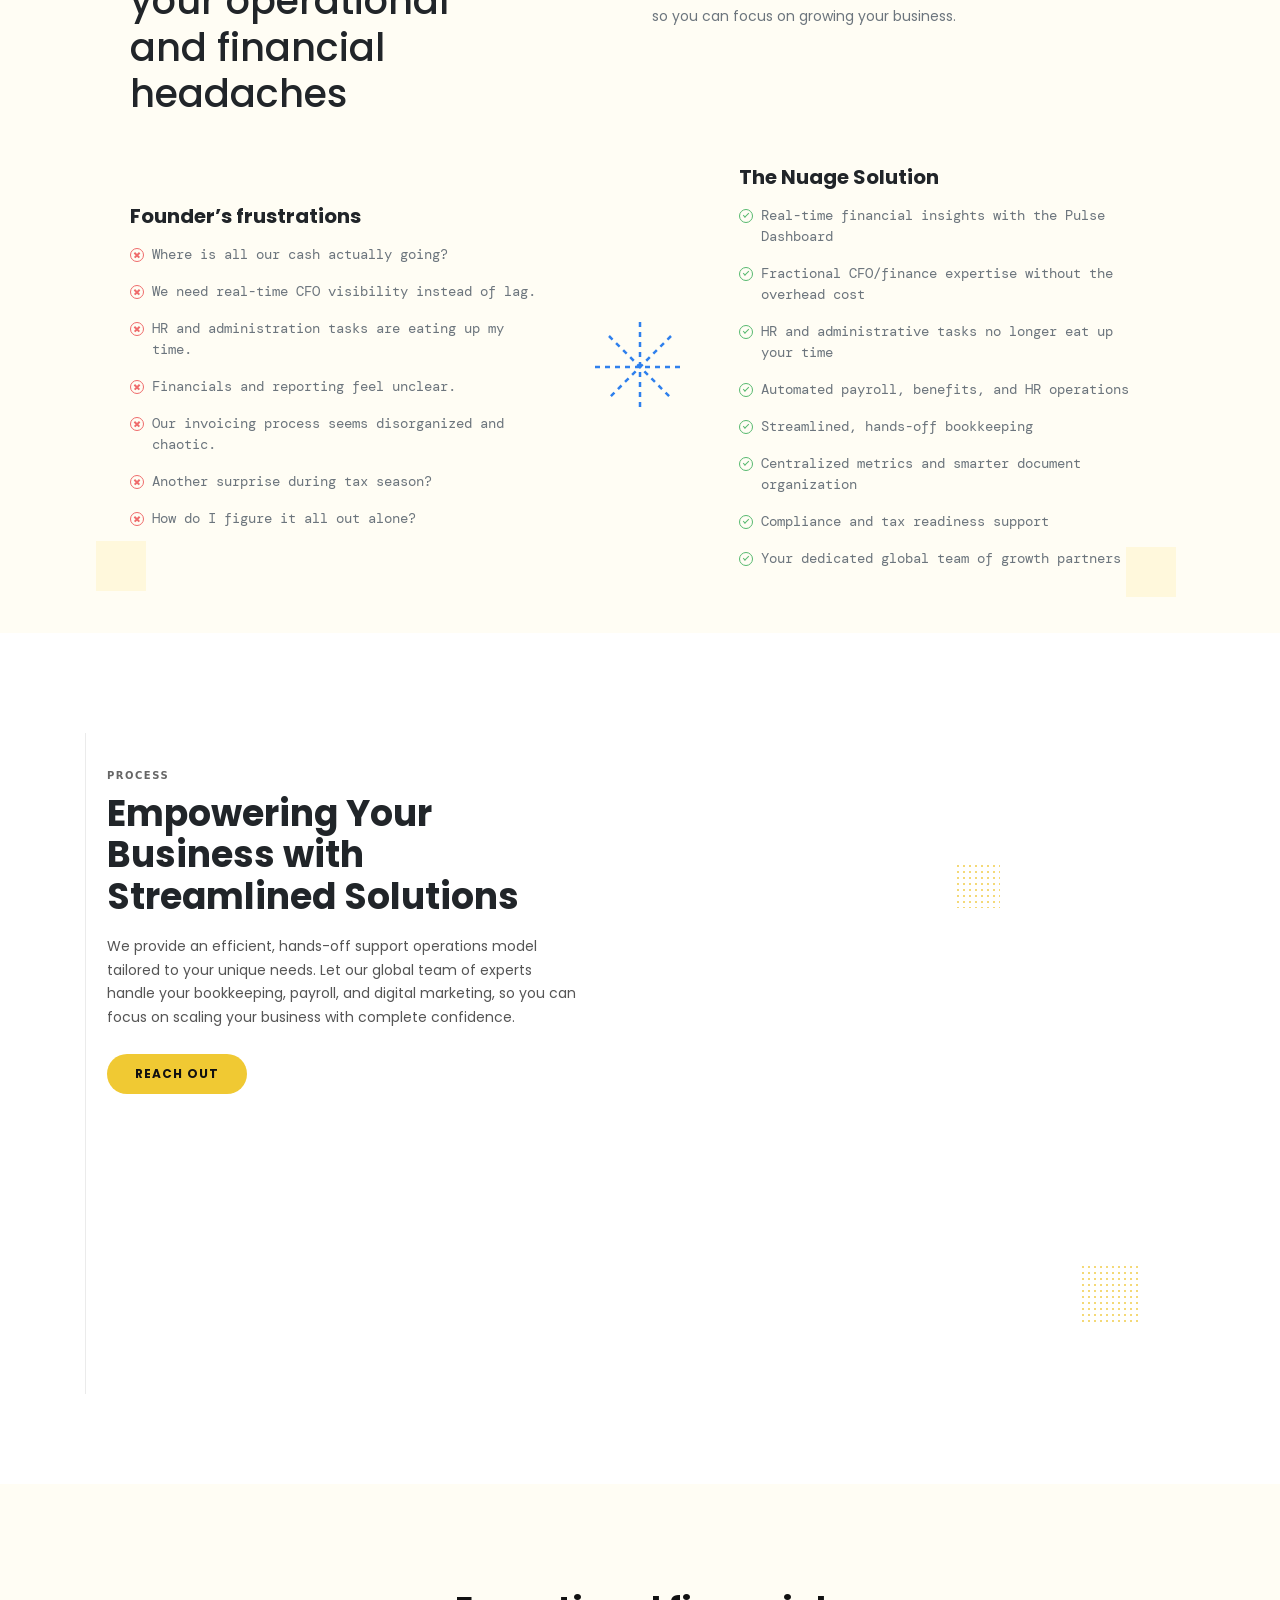
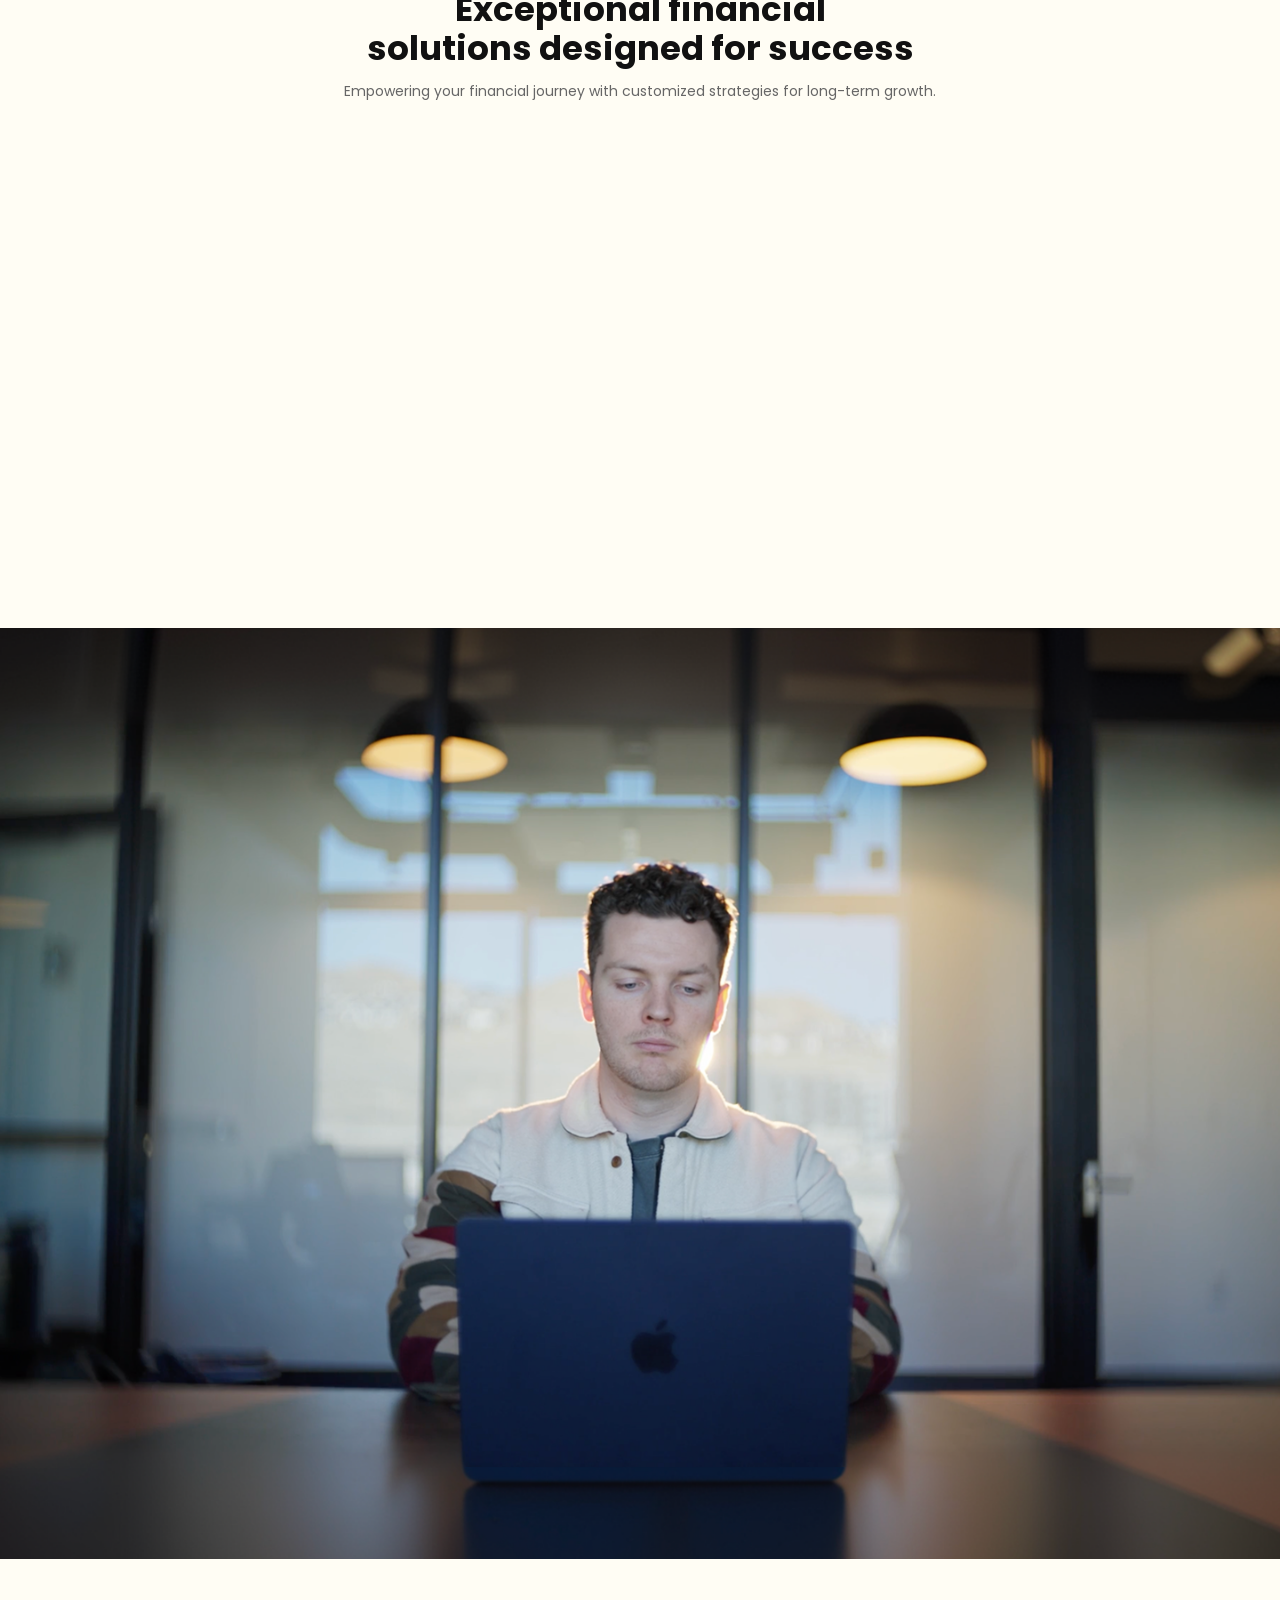
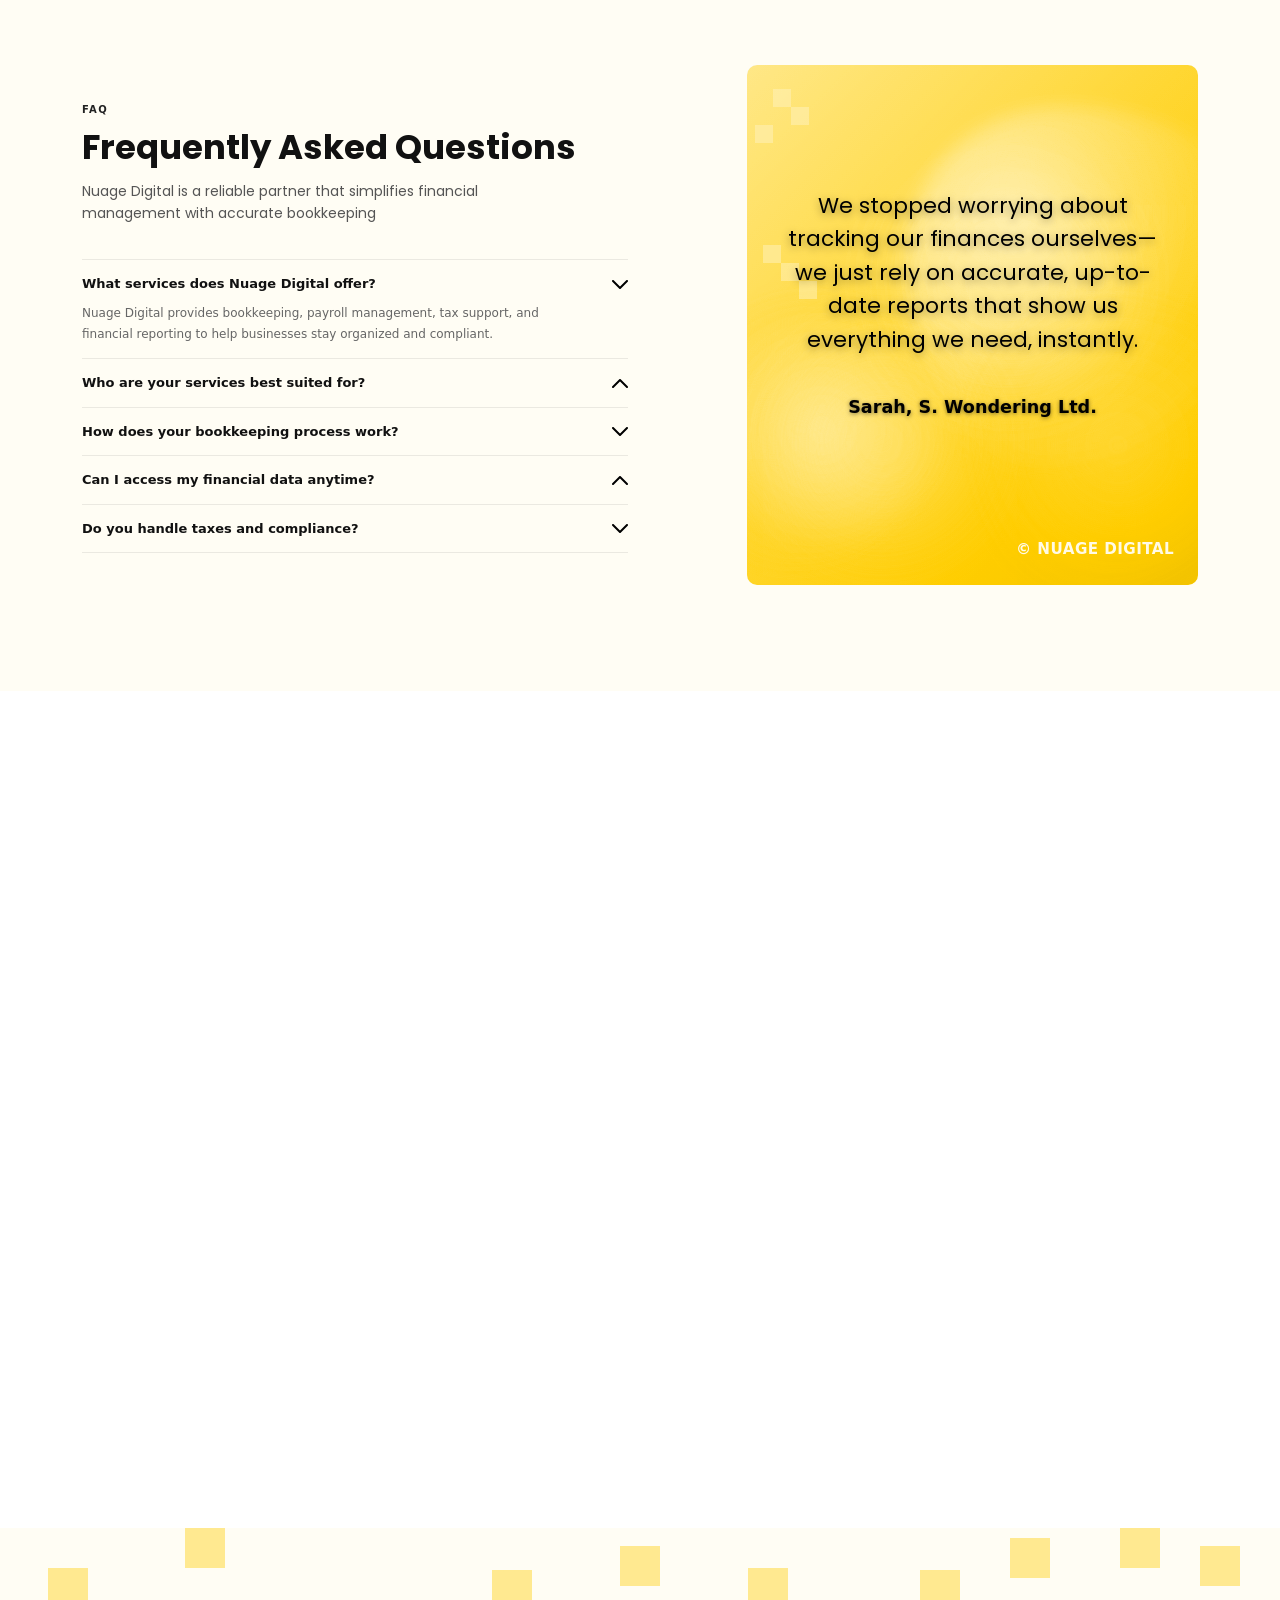
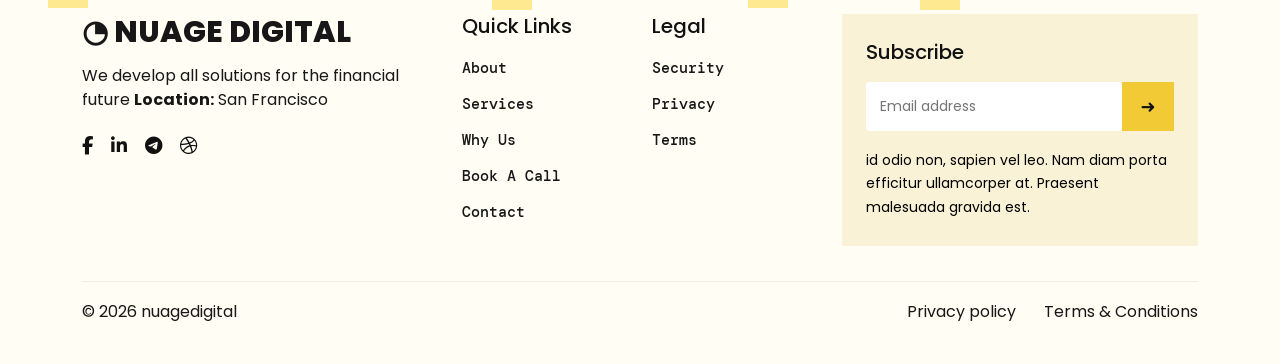
==== commit ca793a9c: "updated code" ====
--- a/index.html
+++ b/index.html
@@ -816,7 +816,7 @@
 
       <div class="row justify-content-center g-4">
         <!-- Card 1 -->
-        <div class="col-lg-3 col-md-4 col-sm-6 solution-item">
+        <div class="col-md-4 col-sm-6 solution-item">
           <div class="solution-card">
             <img src="assets/images/card1.png" alt="Accounting and payroll">
             <div class="solution-overlay"></div>
@@ -828,7 +828,7 @@
         </div>
 
         <!-- Card 2 -->
-        <div class="col-lg-3 col-md-4 col-sm-6 solution-item">
+        <div class="col-md-4 col-sm-6 solution-item">
           <div class="solution-card">
             <img src="assets/images/card2.png" alt="Financial insights">
             <div class="solution-overlay"></div>
@@ -840,7 +840,7 @@
         </div>
 
         <!-- Card 3 -->
-        <div class="col-lg-3 col-md-4 col-sm-6 solution-item">
+        <div class="col-md-4 col-sm-6 solution-item">
           <div class="solution-card">
             <img src="assets/images/card3.png" alt="Social media">
             <div class="solution-overlay"></div>
@@ -1465,15 +1465,15 @@
       <div class="footer-bottom">
         <p>© 2026 nuagedigital</p>
         <div class="footer-bottom-links">
-          <a href="#">Privacy policy</a>
-          <a href="#">Terms &amp; Conditions</a>
+          <a href="privacy-policy.html">Privacy policy</a>
+          <a href="term-and-condition.html">Terms &amp; Conditions</a>
         </div>
       </div>
     </div>
   </footer>
 
   <!-- Bootstrap JS -->
-  <script src="https://code.jquery.com/jquery-3.6.0.min.js"></script>
+  <!-- <script src="https://code.jquery.com/jquery-3.6.0.min.js"></script> -->
   <script src="https://cdnjs.cloudflare.com/ajax/libs/slick-carousel/1.8.1/slick.min.js"></script>
   <script src="https://cdn.jsdelivr.net/npm/bootstrap@5.1.3/dist/js/bootstrap.bundle.min.js"></script>
   <script src="assets/js/script.js"></script>
--- a/assets/css/custom.css
+++ b/assets/css/custom.css
@@ -1407,7 +1407,6 @@
 
 .solutions-section {
   padding: 90px 0;
-  background: #f6f6f4;
   overflow: hidden;
 }
 
@@ -1934,8 +1933,8 @@
 
 .solutions-section {
   padding: 90px 0;
-  background: #f6f6f4;
   overflow: hidden;
+  background: #FFFDF4;
 }
 
 .solutions-heading {
@@ -2381,11 +2380,13 @@
 .pulse-card {
   height: 100%;
   min-height: 120px;
-  background: rgba(255, 255, 255, 0.88);
+  box-shadow: 0px 3.33px 11.08px 0px #00000012;
+  backdrop-filter: blur(170.70755004882812px);
   border: 1px solid rgba(255, 255, 255, 0.6);
   border-radius: 10px;
   padding: 18px 16px;
   backdrop-filter: blur(12px);
+  background-color: #ffffffff;
   box-shadow: 0 10px 24px rgba(0, 0, 0, 0.12);
   transition: transform 0.35s ease, box-shadow 0.35s ease;
 }
@@ -2495,6 +2496,7 @@
 .faq-section {
   padding: 90px 0;
   overflow: hidden;
+  background: #FFFDF4;
 }
 
 .faq-left .faq-tag {
@@ -2880,7 +2882,6 @@
 /* section */
 .footprint-section {
   padding: 90px 0;
-  background: #f7f7f4;
   overflow: hidden;
 }
 
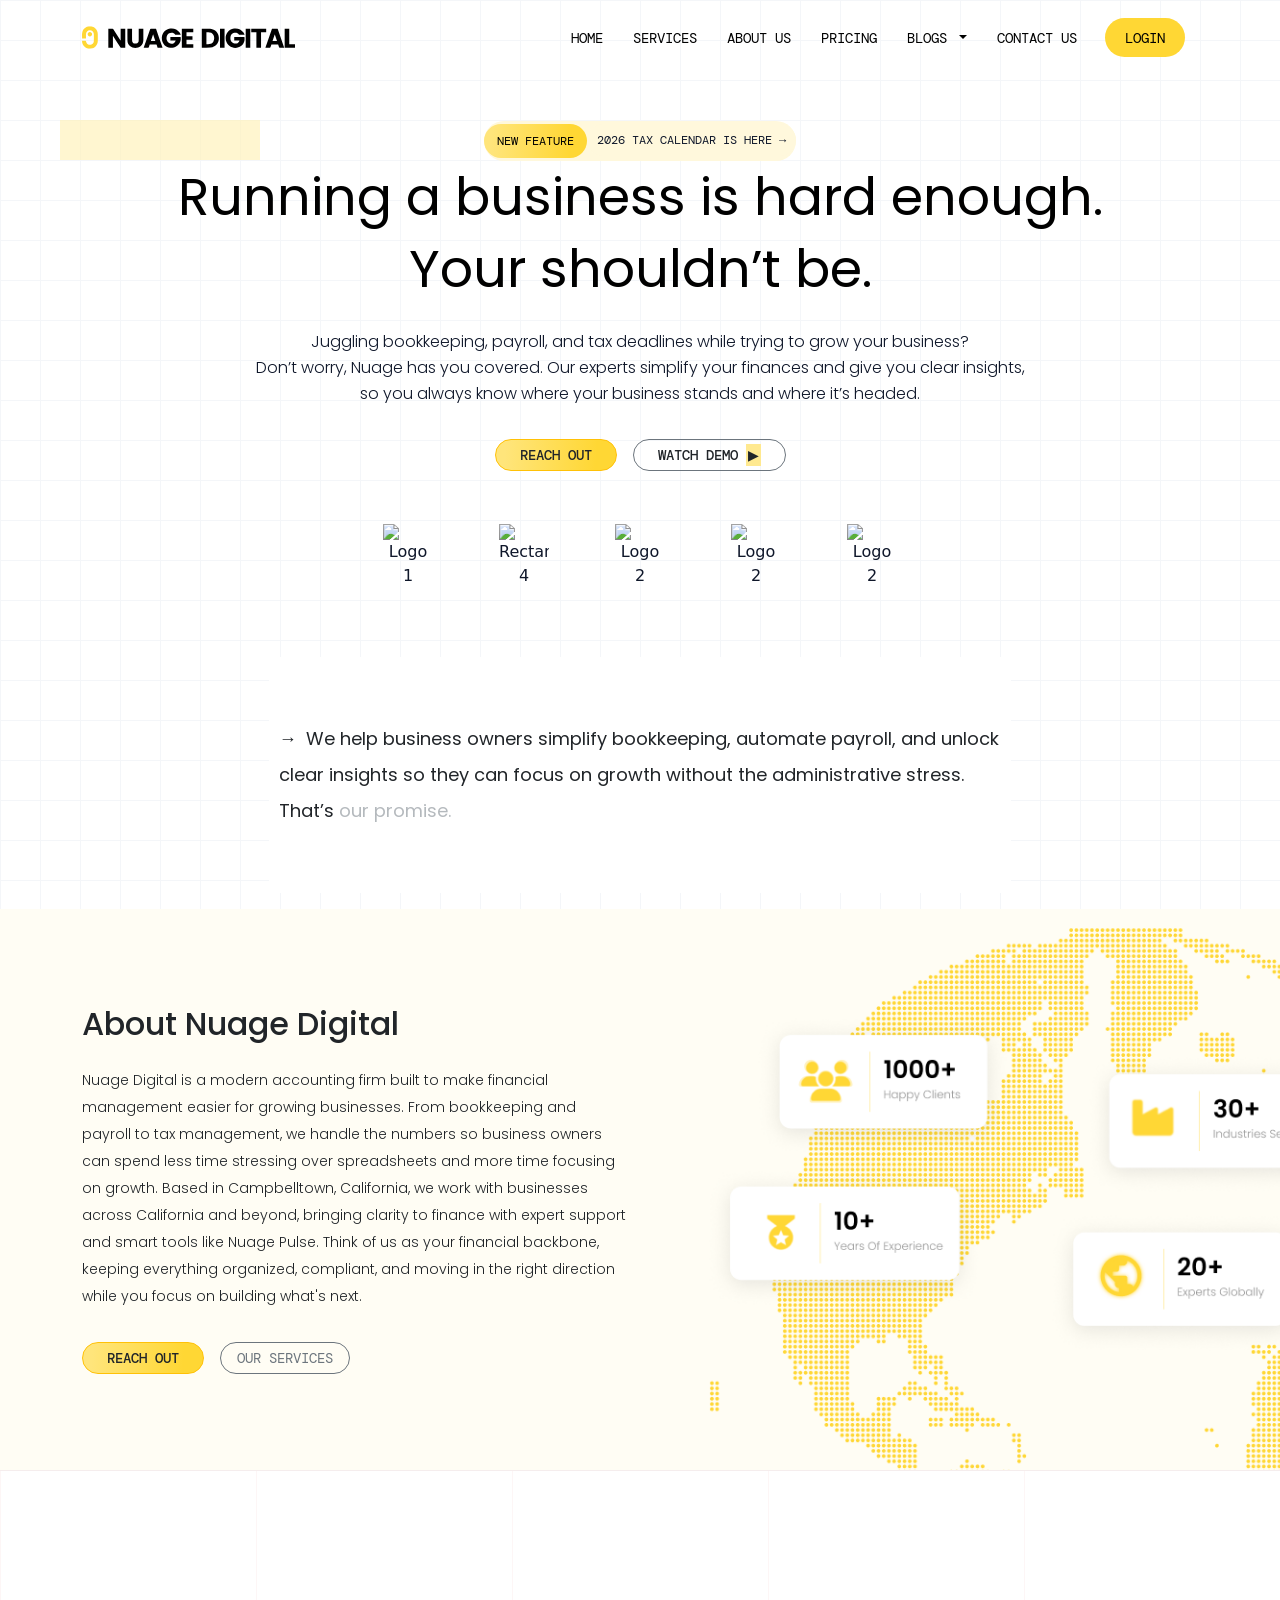
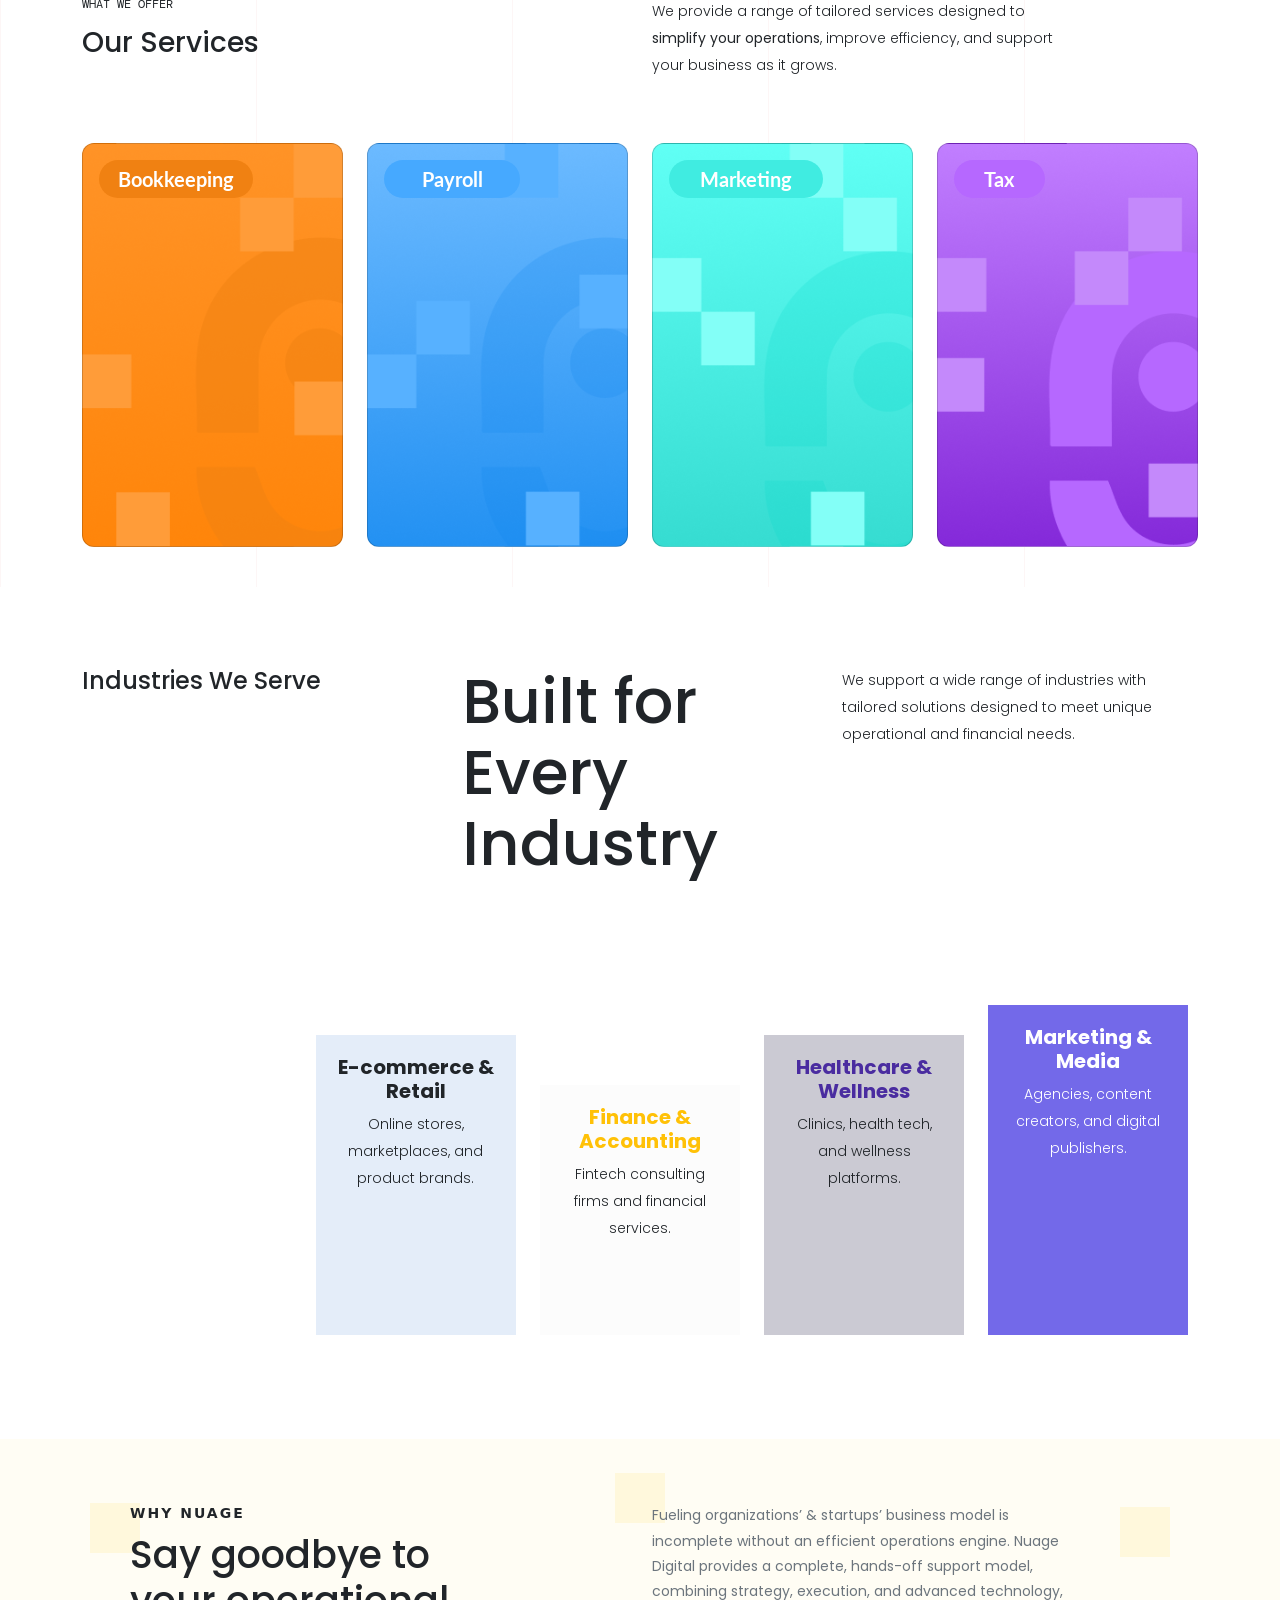
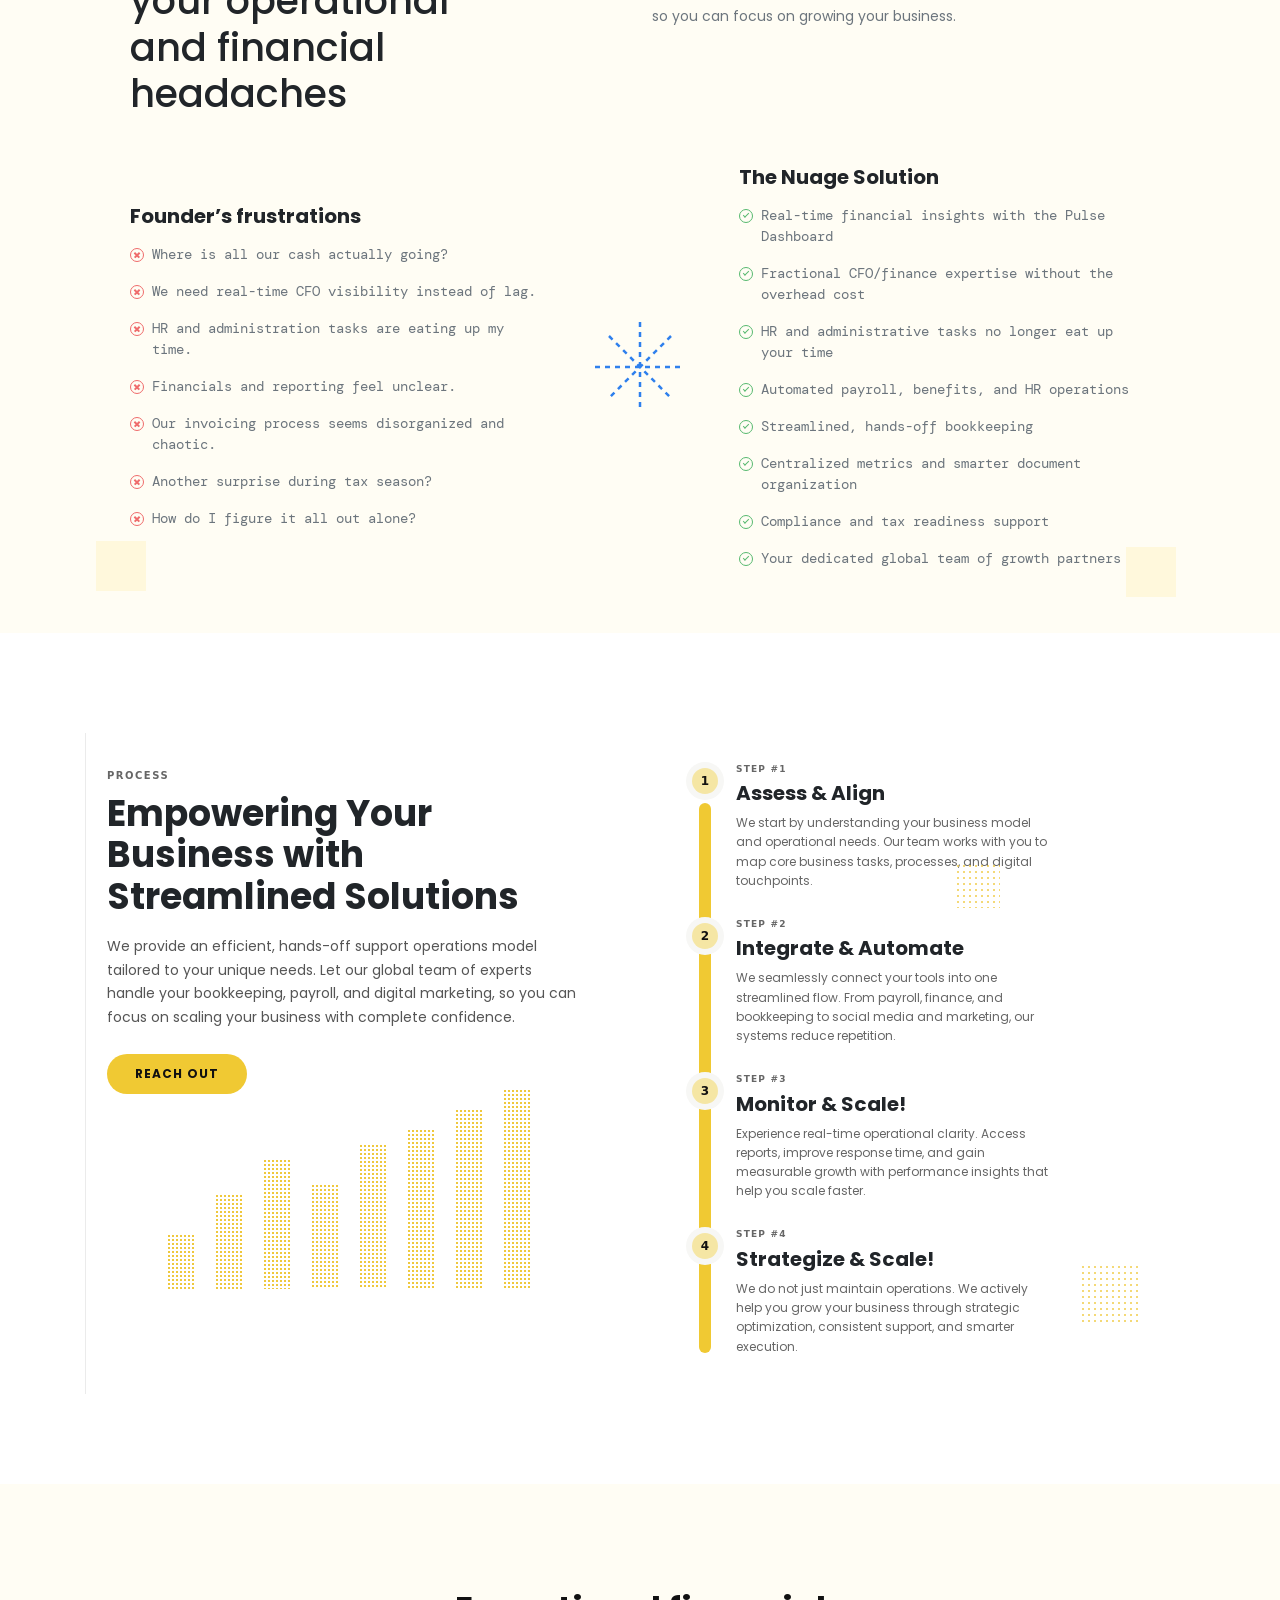
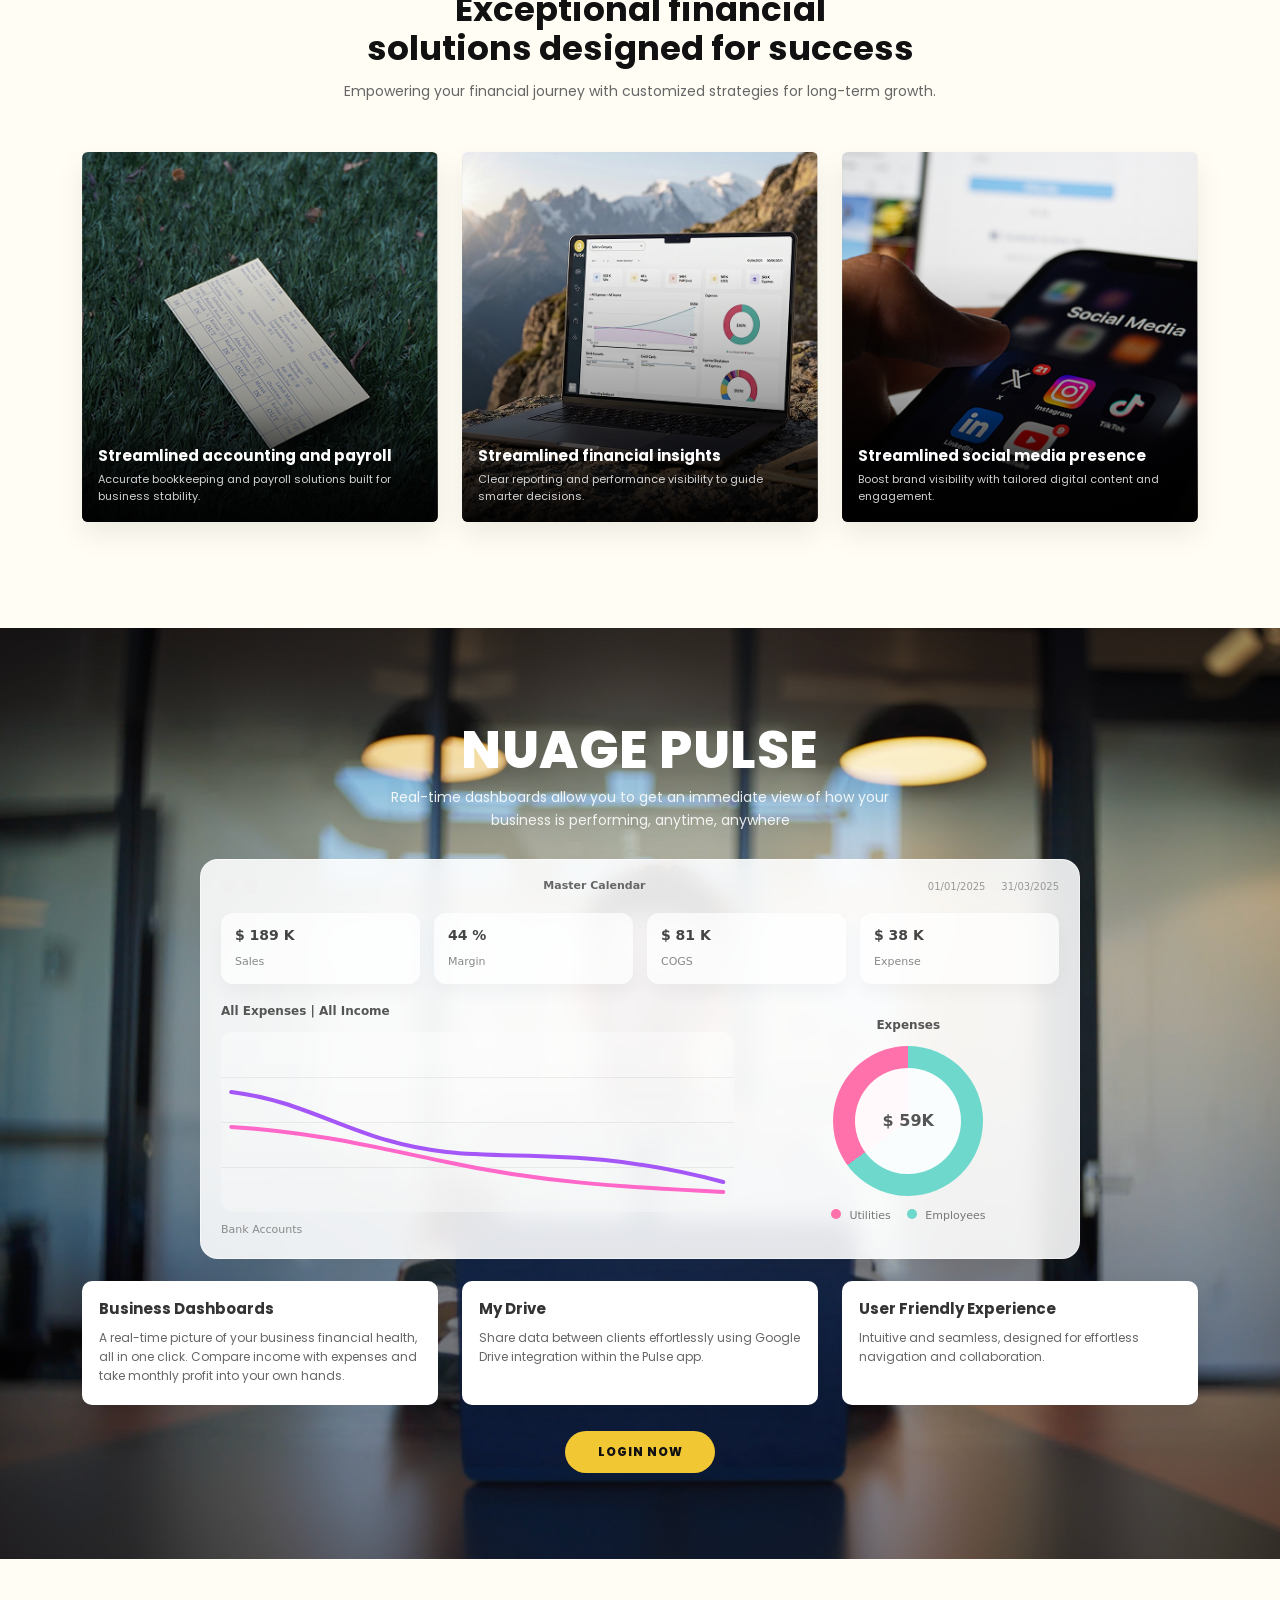
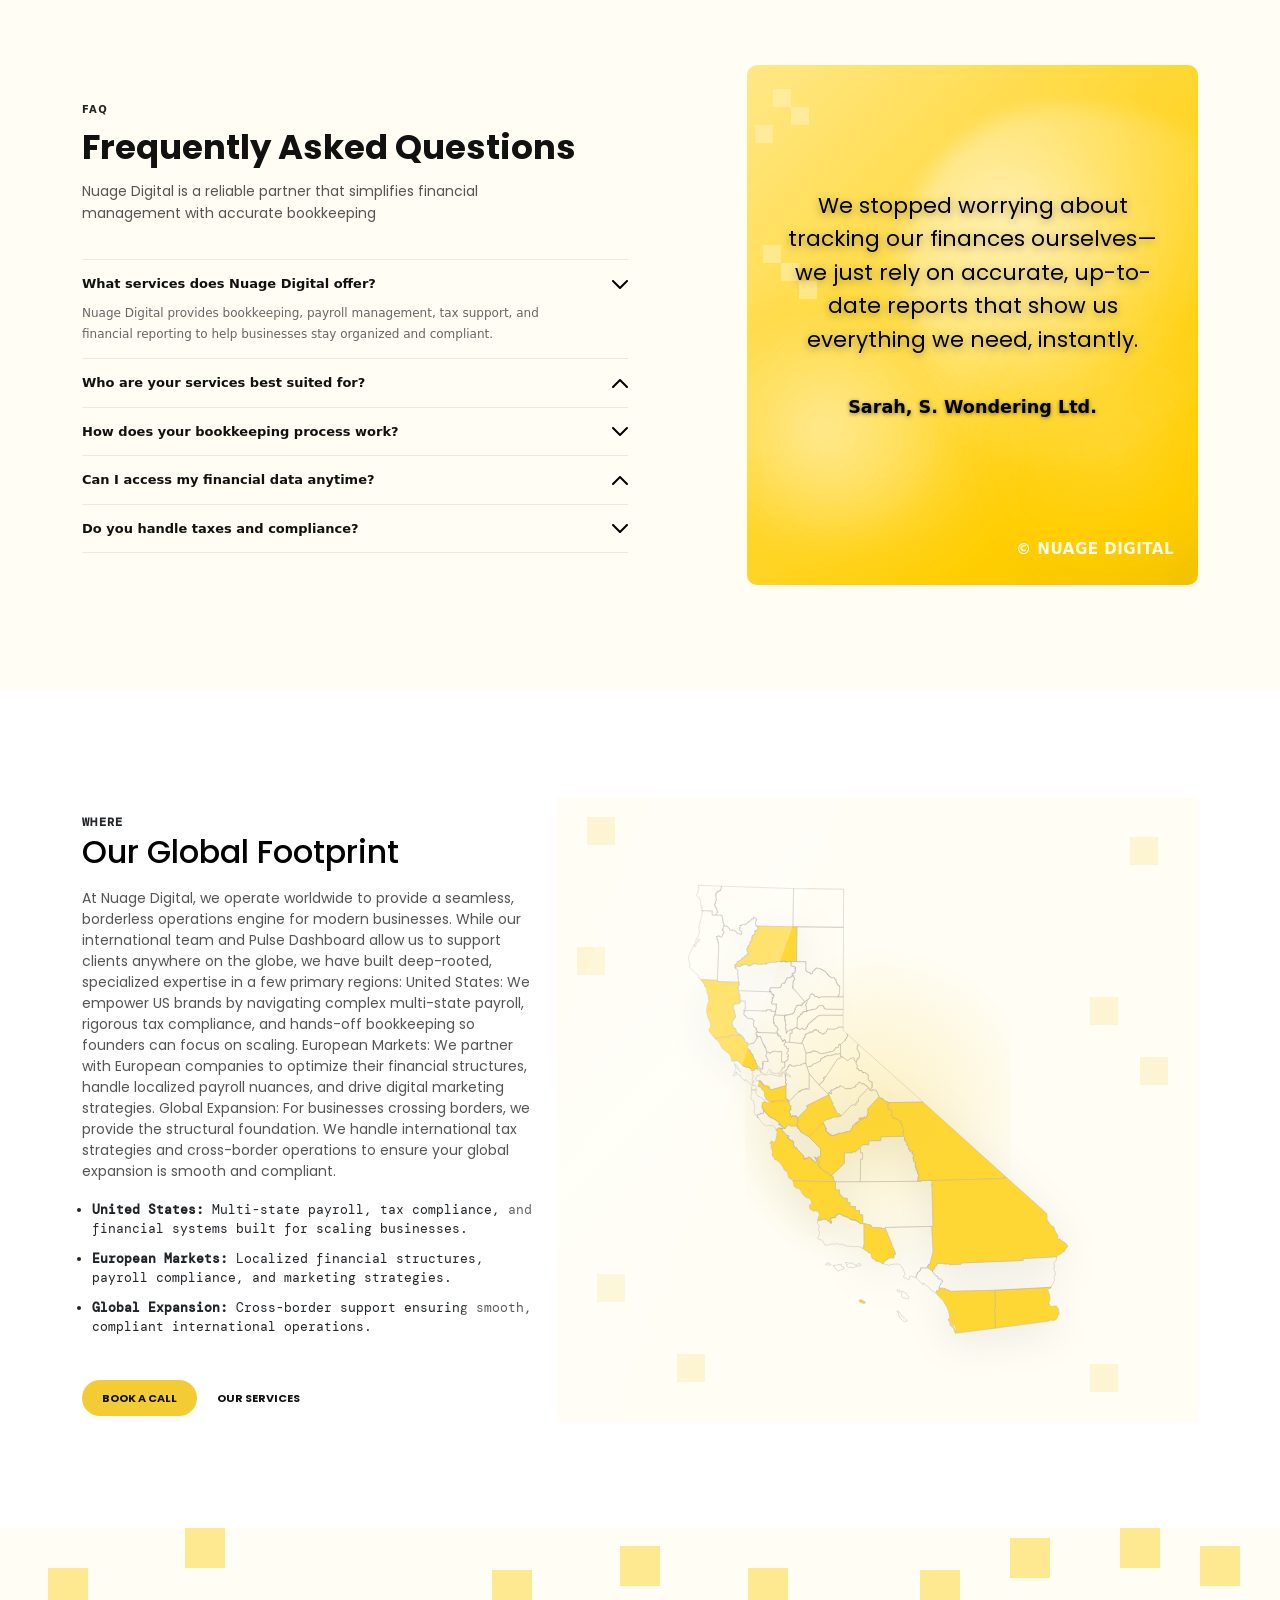
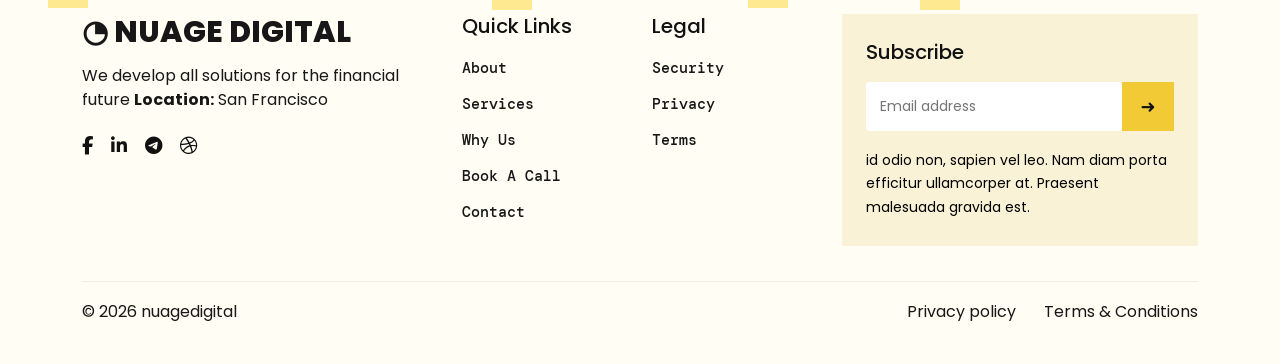
==== commit e633936b: "missing animatione" ====
--- a/index.html
+++ b/index.html
@@ -1473,14 +1473,59 @@
   </footer>
 
   <!-- Bootstrap JS -->
-  <!-- <script src="https://code.jquery.com/jquery-3.6.0.min.js"></script> -->
+  <script src="https://code.jquery.com/jquery-3.6.0.min.js"></script>
   <script src="https://cdnjs.cloudflare.com/ajax/libs/slick-carousel/1.8.1/slick.min.js"></script>
   <script src="https://cdn.jsdelivr.net/npm/bootstrap@5.1.3/dist/js/bootstrap.bundle.min.js"></script>
   <script src="assets/js/script.js"></script>
   <script src="https://cdn.jsdelivr.net/npm/typed.js@2.0.12"></script>
   <script src="https://cdn.jsdelivr.net/npm/particles.js@2.0.0/particles.min.js"></script>
   <script>
-    var typing = new Typed(".text", {
+
+    $(document).ready(function () {
+
+      
+      $('.logo-wrapper').slick({
+        slidesToShow: 4,       // Number of slides to show at once
+        slidesToScroll: 1,     // Number of slides to scroll at a time
+        autoplay: true,        // Enable autoplay
+        autoplaySpeed: 2000,   // Time between slides (in ms)
+        infinite: true,        // Infinite loop
+        arrows: false,         // Hide arrows
+        dots: false,            // Show dots (optional)
+        speed: 800,            // Speed of slide transition (in ms)
+        easing: 'easeInOutSine',  // Smooth easing function
+      });
+
+      
+       $('#teamSlider').slick({
+        slidesToShow: 4,
+        slidesToScroll: 1,
+        arrows: false,
+        dots: false,
+        infinite: true,
+        speed: 400,
+        responsive: [
+            { breakpoint: 1200, settings: { slidesToShow: 3 } },
+            { breakpoint: 768, settings: { slidesToShow: 2 } },
+            { breakpoint: 480, settings: { slidesToShow: 1 } }
+        ]
+    });
+
+    $('#teamPrev').on('click', function () {
+        $('#teamSlider').slick('slickPrev');
+    });
+
+    $('#teamNext').on('click', function () {
+        $('#teamSlider').slick('slickNext');
+    });
+      
+
+
+
+    });
+
+
+     var typing = new Typed(".text", {
       strings: [
         "Bookkeeping",
         "Payroll",
@@ -1496,127 +1541,30 @@
       showCursor: false   // ❌ removes the cursor line
     });
 
-    $(document).ready(function () {
-      $('.logo-wrapper').slick({
-        slidesToShow: 4,       // Number of slides to show at once
-        slidesToScroll: 1,     // Number of slides to scroll at a time
-        autoplay: true,        // Enable autoplay
-        autoplaySpeed: 2000,   // Time between slides (in ms)
-        infinite: true,        // Infinite loop
-        arrows: false,         // Hide arrows
-        dots: false,            // Show dots (optional)
-        speed: 800,            // Speed of slide transition (in ms)
-        easing: 'easeInOutSine',  // Smooth easing function
-      });
+
+
+    document.addEventListener("DOMContentLoaded", function () {
+  function setAllMegaMenusFullWidth() {
+    const megaItems = document.querySelectorAll(".mega-menu-megamenu");
+    const pageWidth = document.documentElement.clientWidth;
+
+    megaItems.forEach(function (item) {
+      const subMenu = item.querySelector(":scope > .mega-sub-menu");
+      if (!subMenu) return;
+
+      subMenu.style.width = pageWidth + "px";
+      subMenu.style.maxWidth = pageWidth + "px";
+      subMenu.style.left = "50%";
+      subMenu.style.right = "auto";
+      subMenu.style.transform = "translateX(-50%)";
+      subMenu.style.boxSizing = "border-box";
     });
-
-
-    const financeSection = document.getElementById("finance-section");
-
-    const financeObserver = new IntersectionObserver((entries) => {
-      entries.forEach((entry) => {
-        if (entry.isIntersecting) {
-          entry.target.classList.add("show");
-        }
-      });
-    }, {
-      threshold: 0.25
-    });
-
-    financeObserver.observe(financeSection);
-
-
-
-    const processSection = document.getElementById("processSection");
-
-    const processObserver = new IntersectionObserver((entries) => {
-      entries.forEach((entry) => {
-        if (entry.isIntersecting) {
-          entry.target.classList.add("show");
-        }
-      });
-    }, {
-      threshold: 0.25
-    });
-
-    processObserver.observe(processSection);
-
-
-
-    const solutionsSection = document.getElementById("solutionsSection");
-
-    const solutionsObserver = new IntersectionObserver((entries) => {
-      entries.forEach((entry) => {
-        if (entry.isIntersecting) {
-          entry.target.classList.add("show");
-        }
-      });
-    }, {
-      threshold: 0.2
-    });
-
-    solutionsObserver.observe(solutionsSection);
-    const pulseSection = document.getElementById("pulseSection");
-
-    const pulseObserver = new IntersectionObserver((entries) => {
-      entries.forEach((entry) => {
-        if (entry.isIntersecting) {
-          entry.target.classList.add("show");
-        }
-      });
-    }, {
-      threshold: 0.2
-    });
-
-    pulseObserver.observe(pulseSection);
-
-
-
-    const downIcon = `
-<svg width="16" height="9" viewBox="0 0 16 9" fill="none" xmlns="http://www.w3.org/2000/svg">
-<path d="M1 1L8 8L15 1" stroke="black" stroke-width="2" stroke-linecap="round" stroke-linejoin="round"/>
-</svg>
-`;
-
-    const upIcon = `
-<svg width="16" height="9" viewBox="0 0 16 9" fill="none" xmlns="http://www.w3.org/2000/svg">
-<path d="M1 8L8 1L15 8" stroke="black" stroke-width="2" stroke-linecap="round" stroke-linejoin="round"/>
-</svg>
-`;
-
-    document.querySelectorAll(".faq-question").forEach((button) => {
-      button.addEventListener("click", function () {
-        const item = this.parentElement;
-        const allItems = document.querySelectorAll(".faq-item");
-
-        allItems.forEach((faq) => {
-          if (faq !== item) {
-            faq.classList.remove("active");
-            faq.querySelector(".faq-icon").innerHTML = downIcon;
-          }
-        });
-
-        item.classList.toggle("active");
-        const icon = item.querySelector(".faq-icon");
-
-        icon.innerHTML = item.classList.contains("active")
-          ? upIcon
-          : downIcon;
-      });
-    });
-
-
-    const section = document.getElementById("footprintSection");
-
-    const observer = new IntersectionObserver((entries) => {
-      entries.forEach((entry) => {
-        if (entry.isIntersecting) {
-          entry.target.classList.add("show");
-        }
-      });
-    }, { threshold: 0.2 });
-
-    observer.observe(section);
+  }
+
+  setAllMegaMenusFullWidth();
+  window.addEventListener("resize", setAllMegaMenusFullWidth);
+});
+
 
 
   </script>
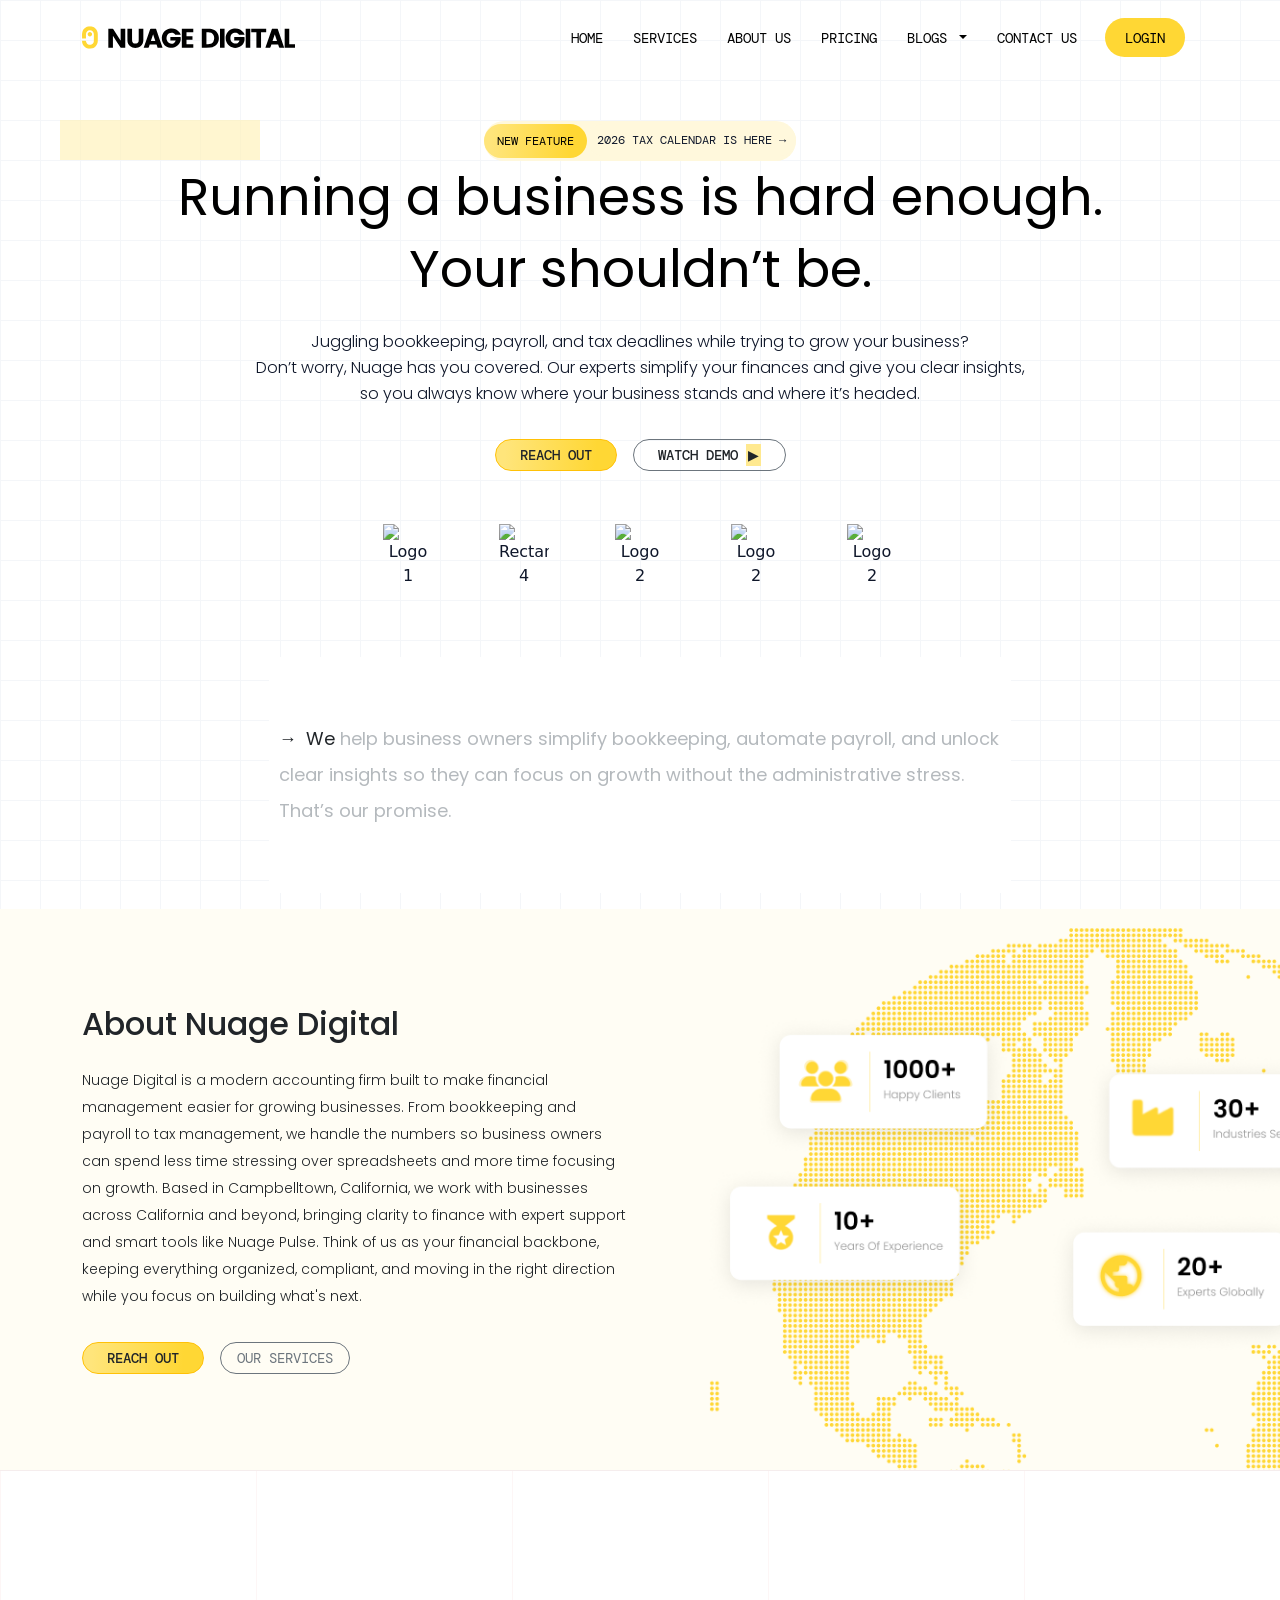
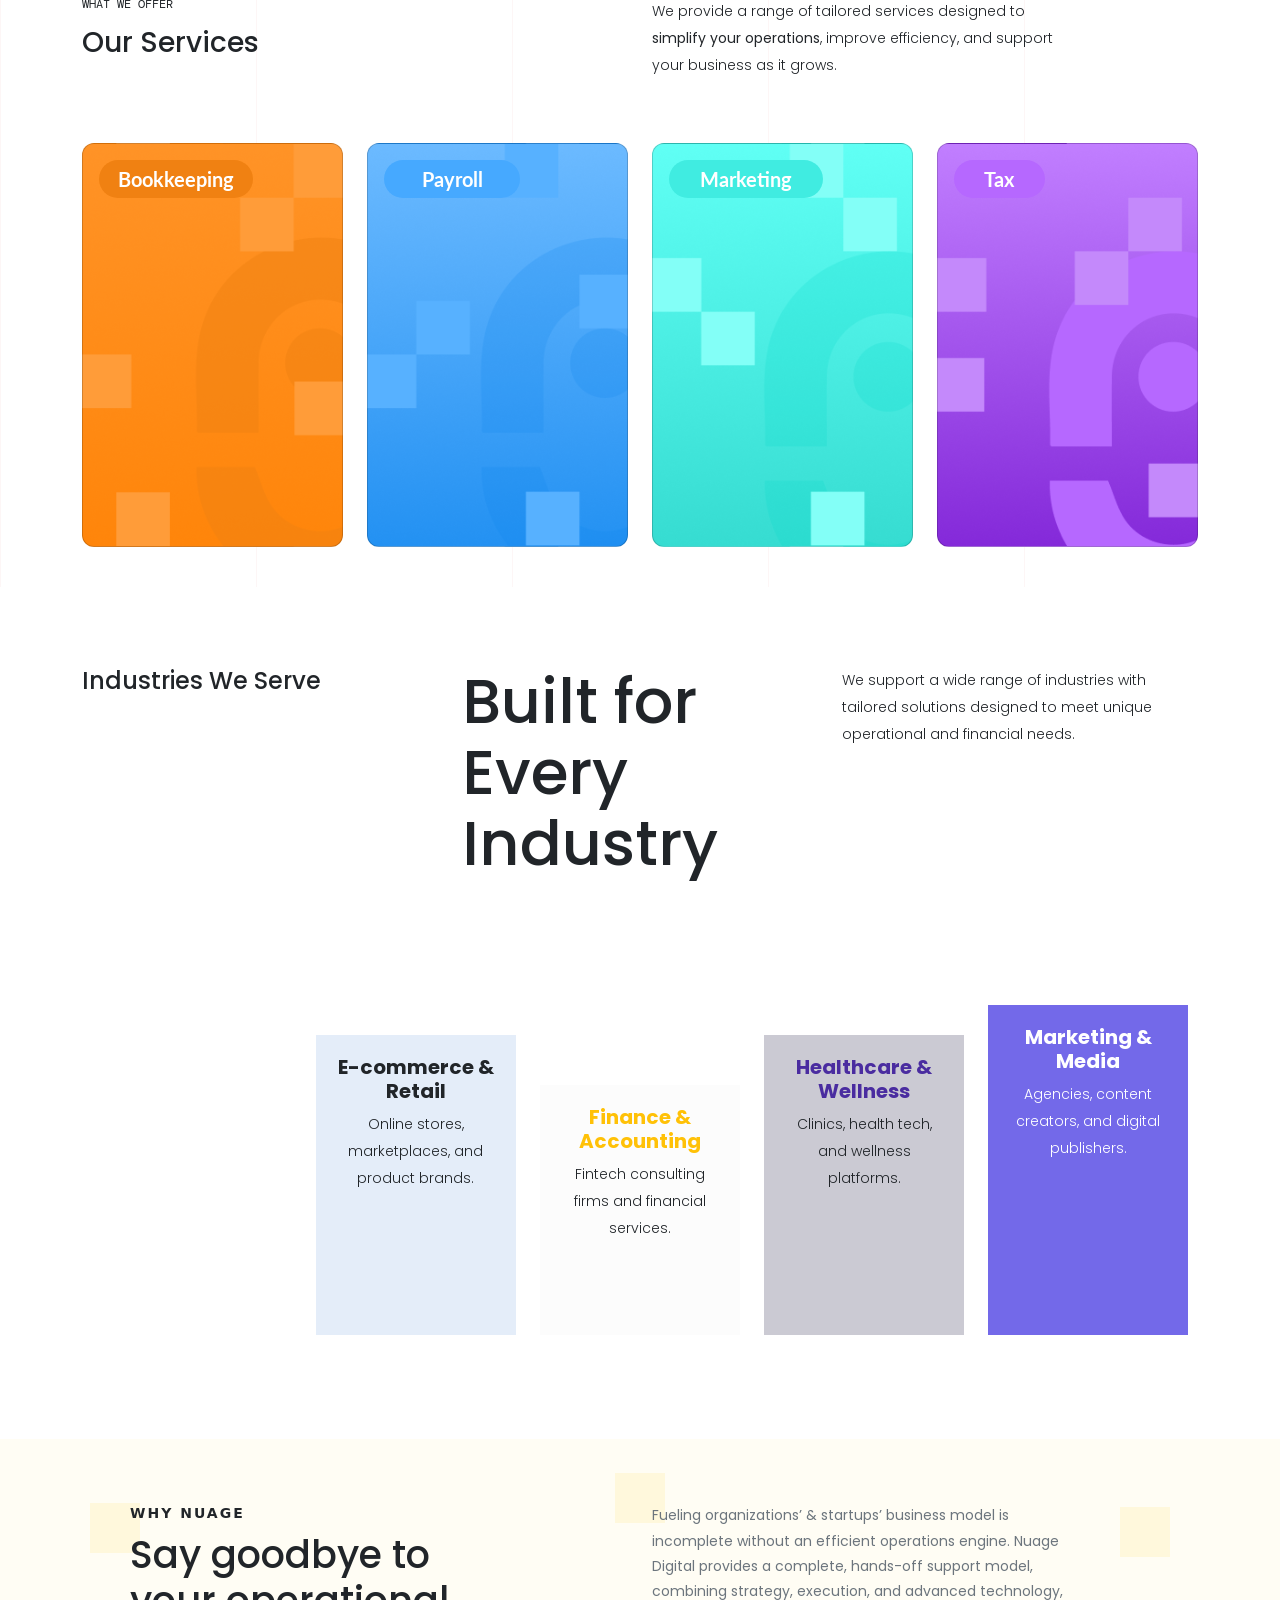
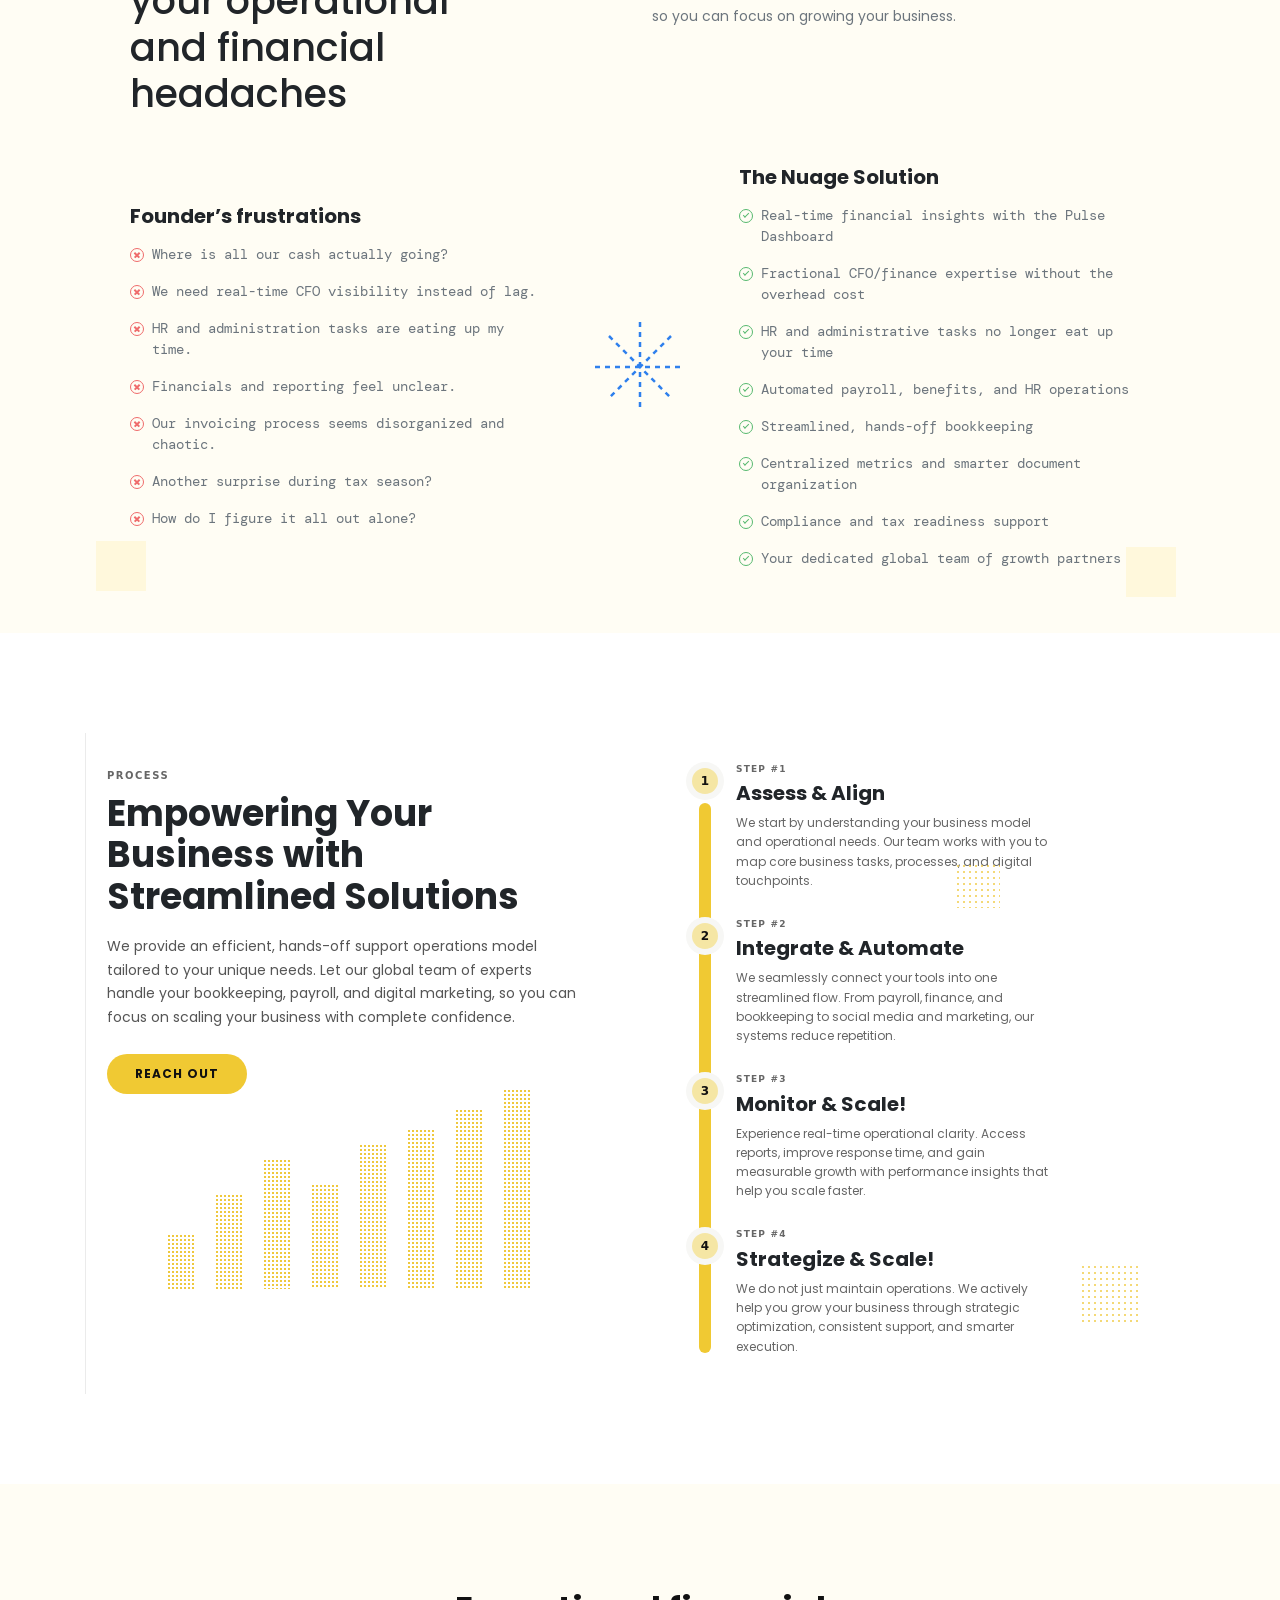
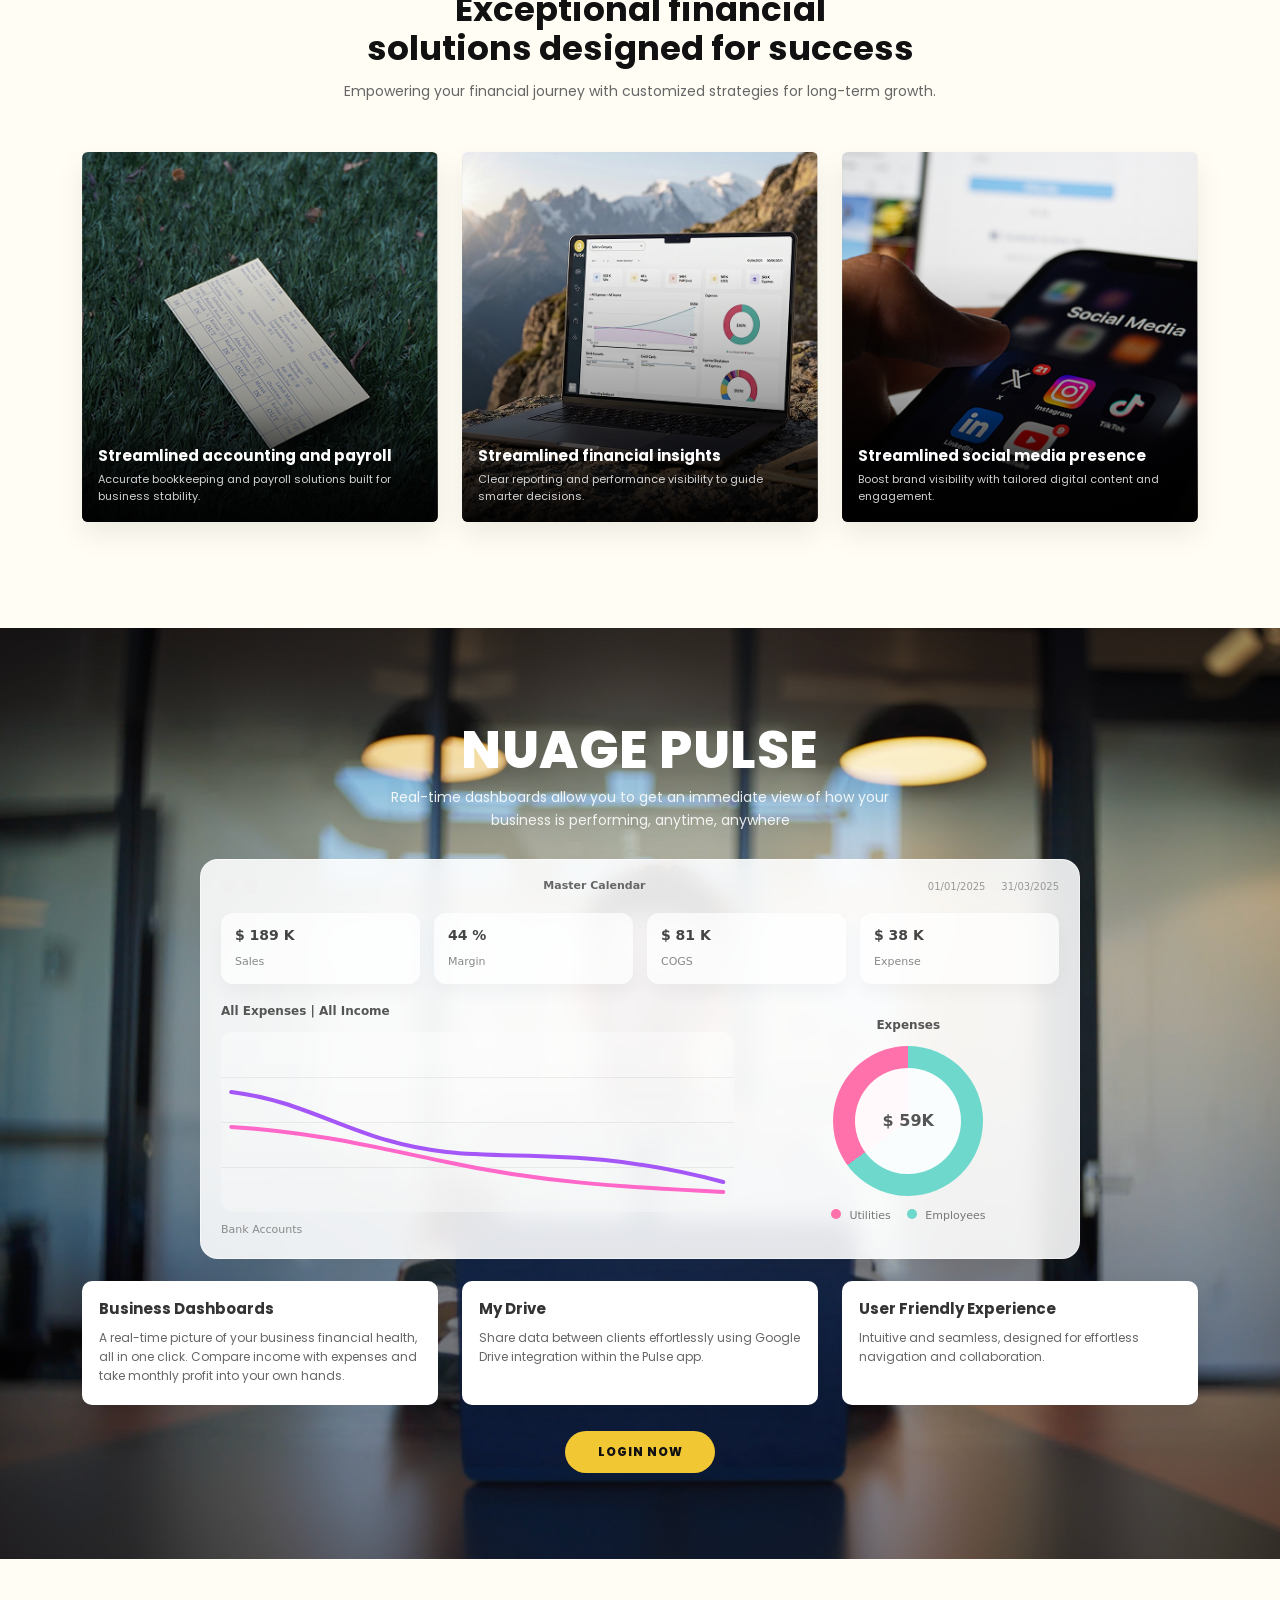
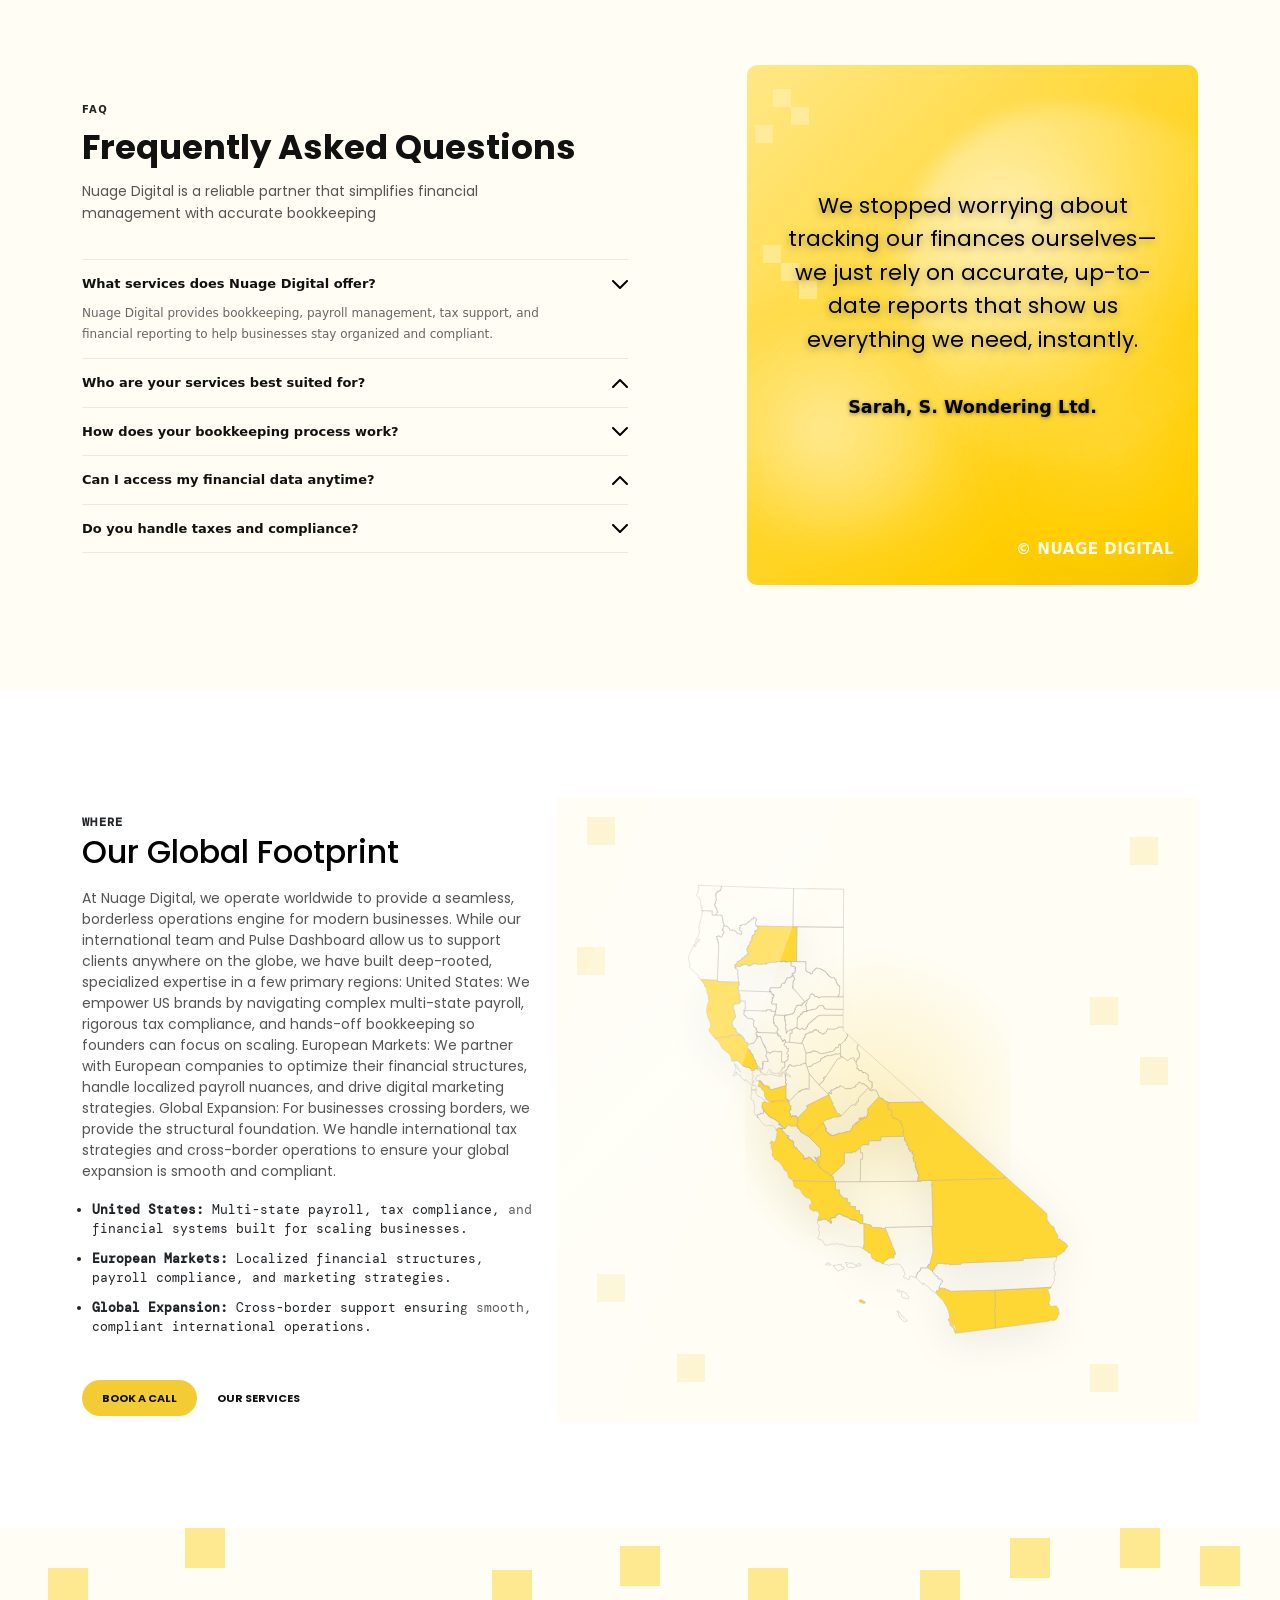
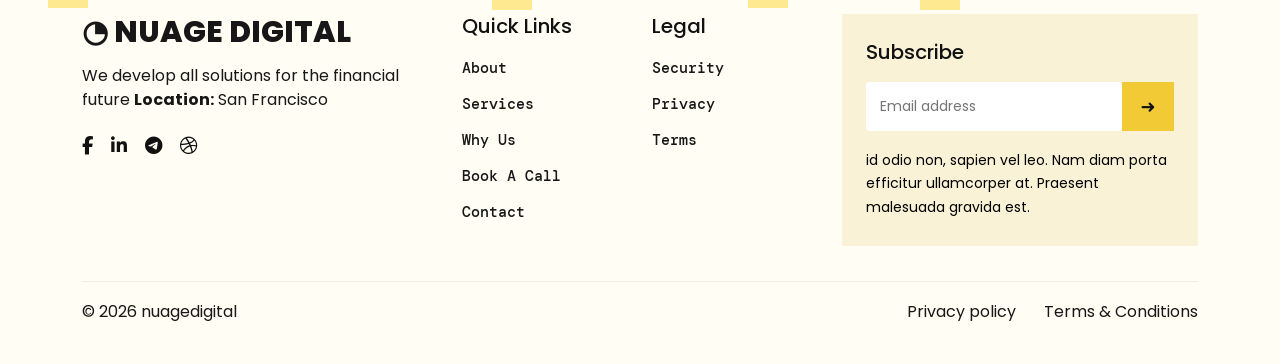
==== commit 5813663d: "updated Mega Menu" ====
--- a/index.html
+++ b/index.html
@@ -1483,7 +1483,7 @@
 
     $(document).ready(function () {
 
-      
+
       $('.logo-wrapper').slick({
         slidesToShow: 4,       // Number of slides to show at once
         slidesToScroll: 1,     // Number of slides to scroll at a time
@@ -1543,26 +1543,49 @@
 
 
 
-    document.addEventListener("DOMContentLoaded", function () {
-  function setAllMegaMenusFullWidth() {
-    const megaItems = document.querySelectorAll(".mega-menu-megamenu");
-    const pageWidth = document.documentElement.clientWidth;
-
-    megaItems.forEach(function (item) {
-      const subMenu = item.querySelector(":scope > .mega-sub-menu");
-      if (!subMenu) return;
-
-      subMenu.style.width = pageWidth + "px";
-      subMenu.style.maxWidth = pageWidth + "px";
-      subMenu.style.left = "50%";
-      subMenu.style.right = "auto";
-      subMenu.style.transform = "translateX(-50%)";
-      subMenu.style.boxSizing = "border-box";
-    });
+  document.addEventListener("DOMContentLoaded", function () {
+  const megaMenuItem = document.querySelector(".nav-item.mega-menu");
+  const trigger = document.querySelector("#servicesDropdown");
+  const dropdown = document.querySelector(".custom-dropdown-menu");
+
+  if (!megaMenuItem || !trigger || !dropdown) return;
+
+  // Position dropdown just below the header
+  function positionDropdown() {
+    const headerBottom = document.querySelector("header.header").getBoundingClientRect().bottom;
+    dropdown.style.top = headerBottom + "px";
   }
 
-  setAllMegaMenusFullWidth();
-  window.addEventListener("resize", setAllMegaMenusFullWidth);
+  // Toggle on click
+  trigger.addEventListener("click", function (e) {
+    e.preventDefault();
+    e.stopPropagation();
+
+    const isOpen = megaMenuItem.classList.contains("open");
+
+    if (isOpen) {
+      megaMenuItem.classList.remove("open");
+    } else {
+      megaMenuItem.classList.add("open");
+      positionDropdown();
+    }
+  });
+
+  // Close on outside click
+  document.addEventListener("click", function (e) {
+    if (!megaMenuItem.contains(e.target)) {
+      megaMenuItem.classList.remove("open");
+    }
+  });
+
+  // Reposition on scroll/resize (important if header is not fixed)
+  window.addEventListener("resize", function () {
+    if (megaMenuItem.classList.contains("open")) positionDropdown();
+  });
+
+  window.addEventListener("scroll", function () {
+    if (megaMenuItem.classList.contains("open")) positionDropdown();
+  });
 });
 
 
--- a/assets/css/custom.css
+++ b/assets/css/custom.css
@@ -3710,4 +3710,12 @@
     font-size: 18px;
     line-height: 30px;
     margin-bottom: 0px;
-}+}
+
+
+.nav-item.mega-menu.open .custom-dropdown-menu {
+  display: block;
+  z-index: 99999999999;
+  opacity: 1;
+  top: 65px !important;
+}
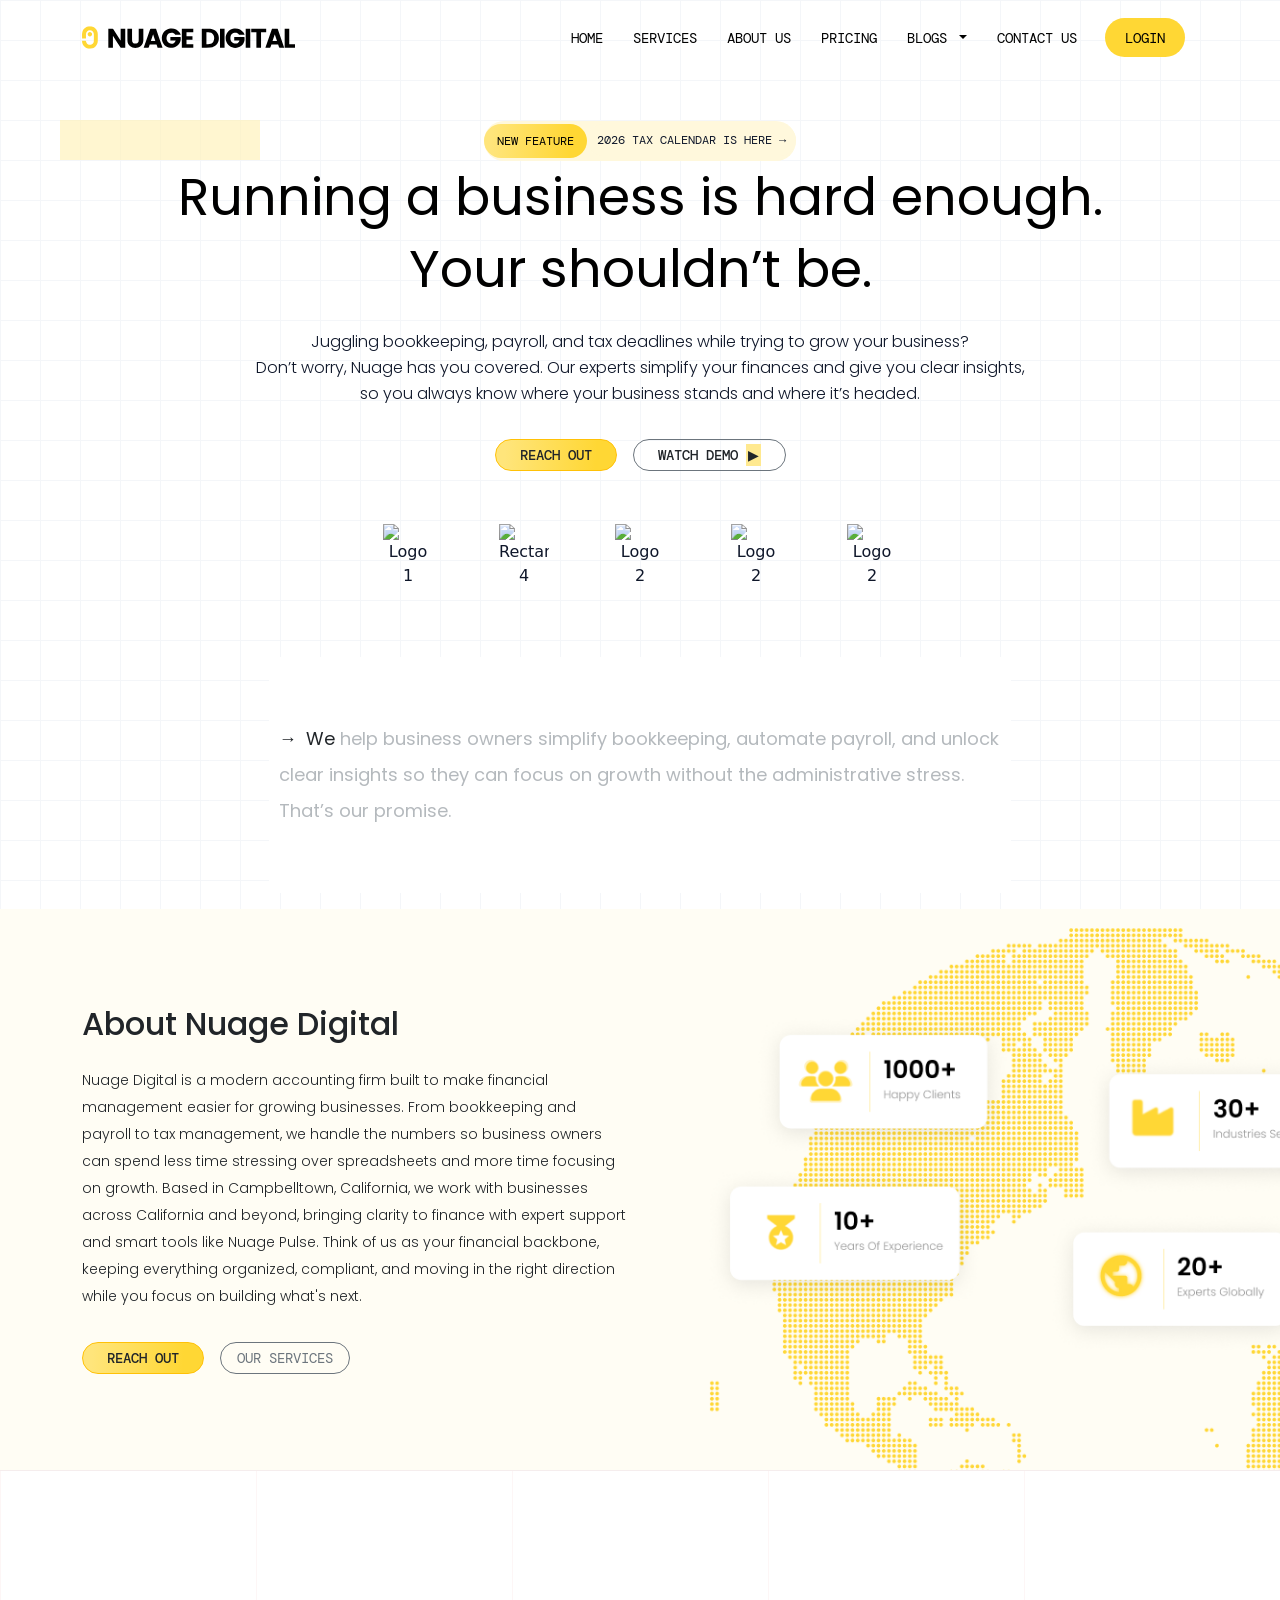
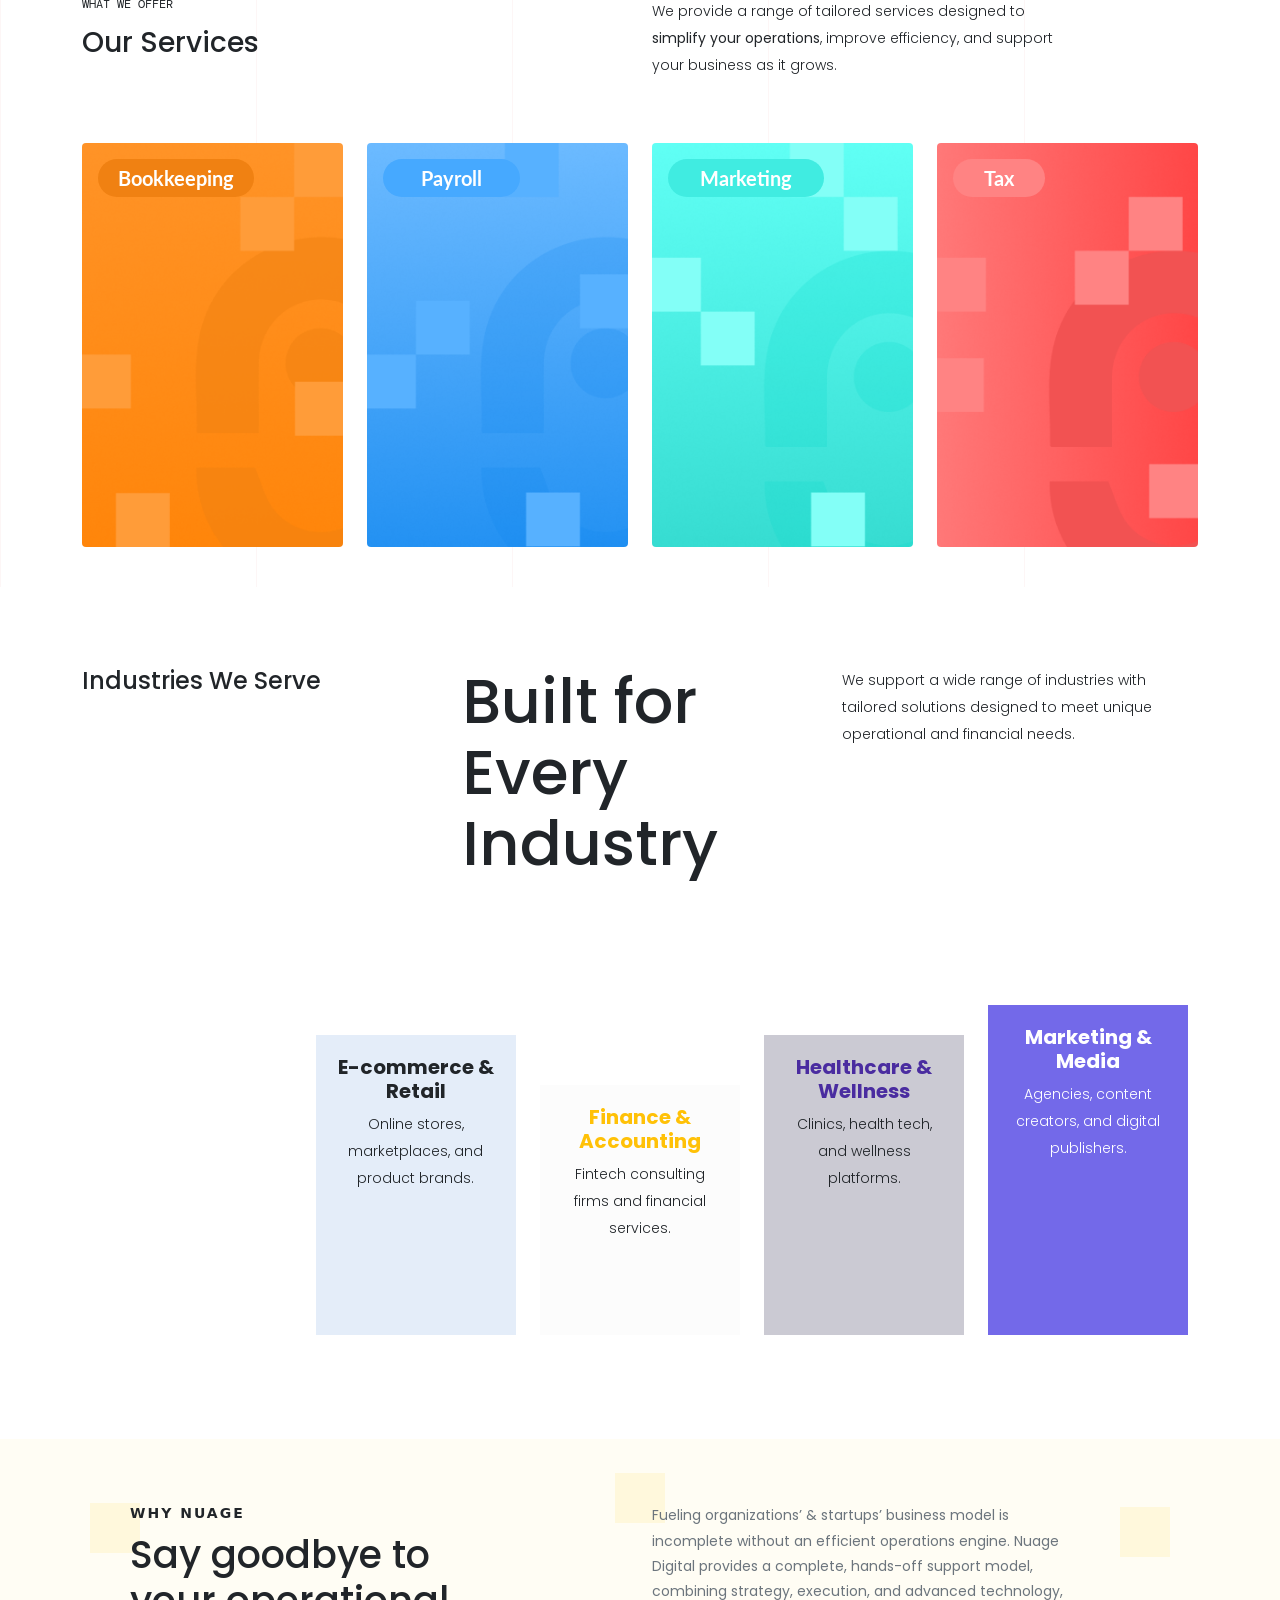
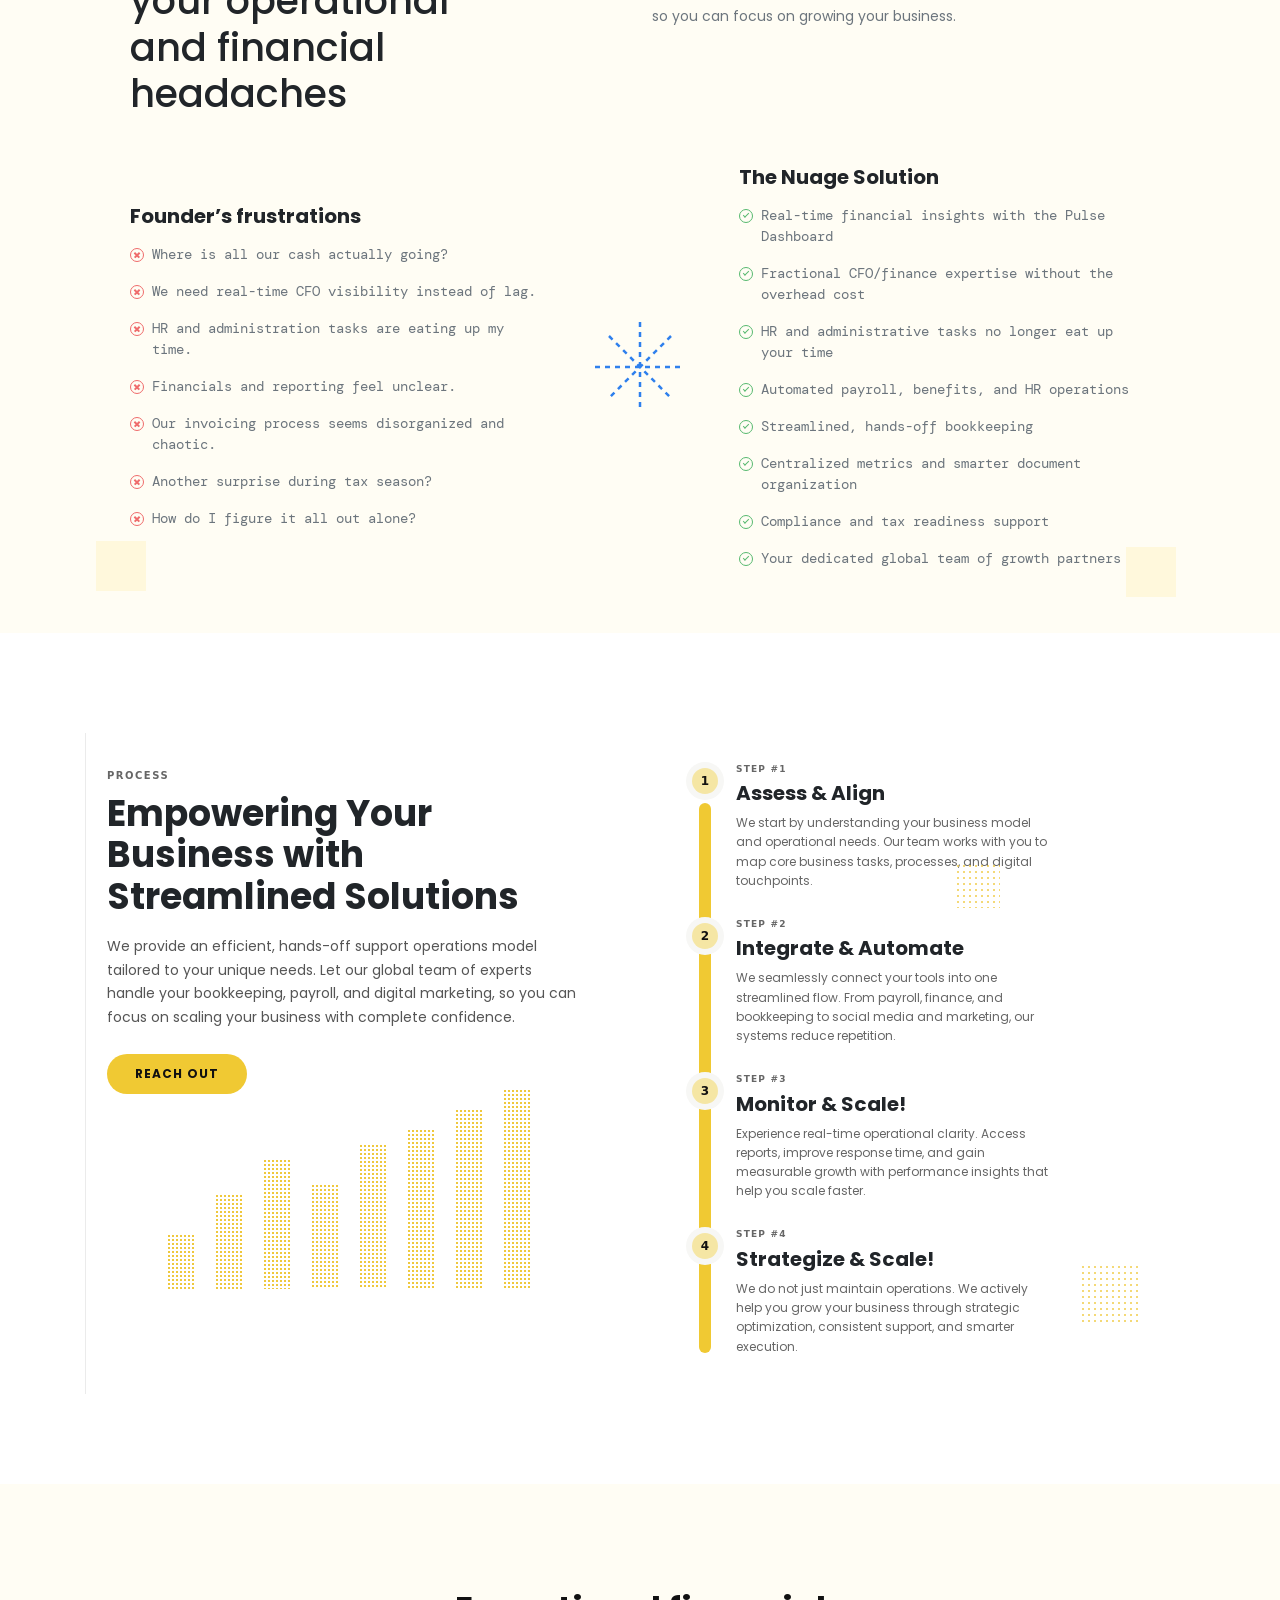
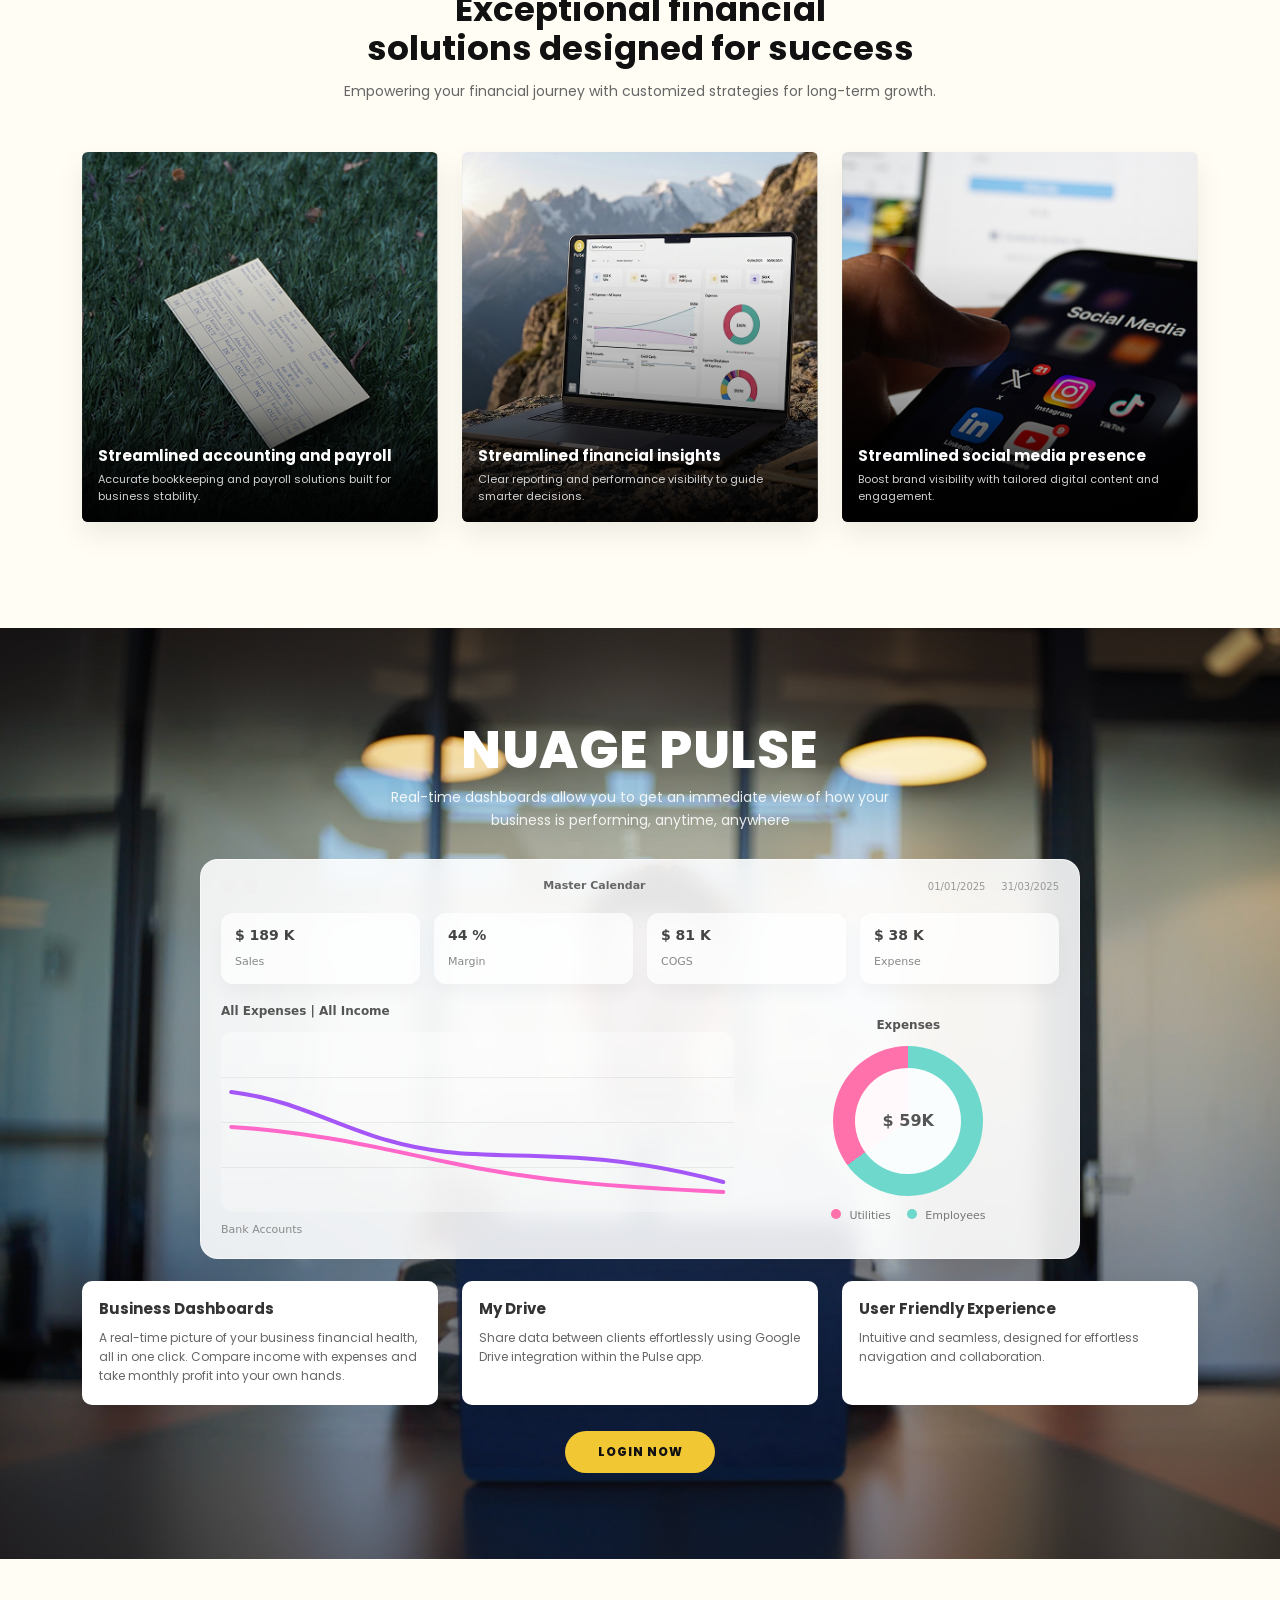
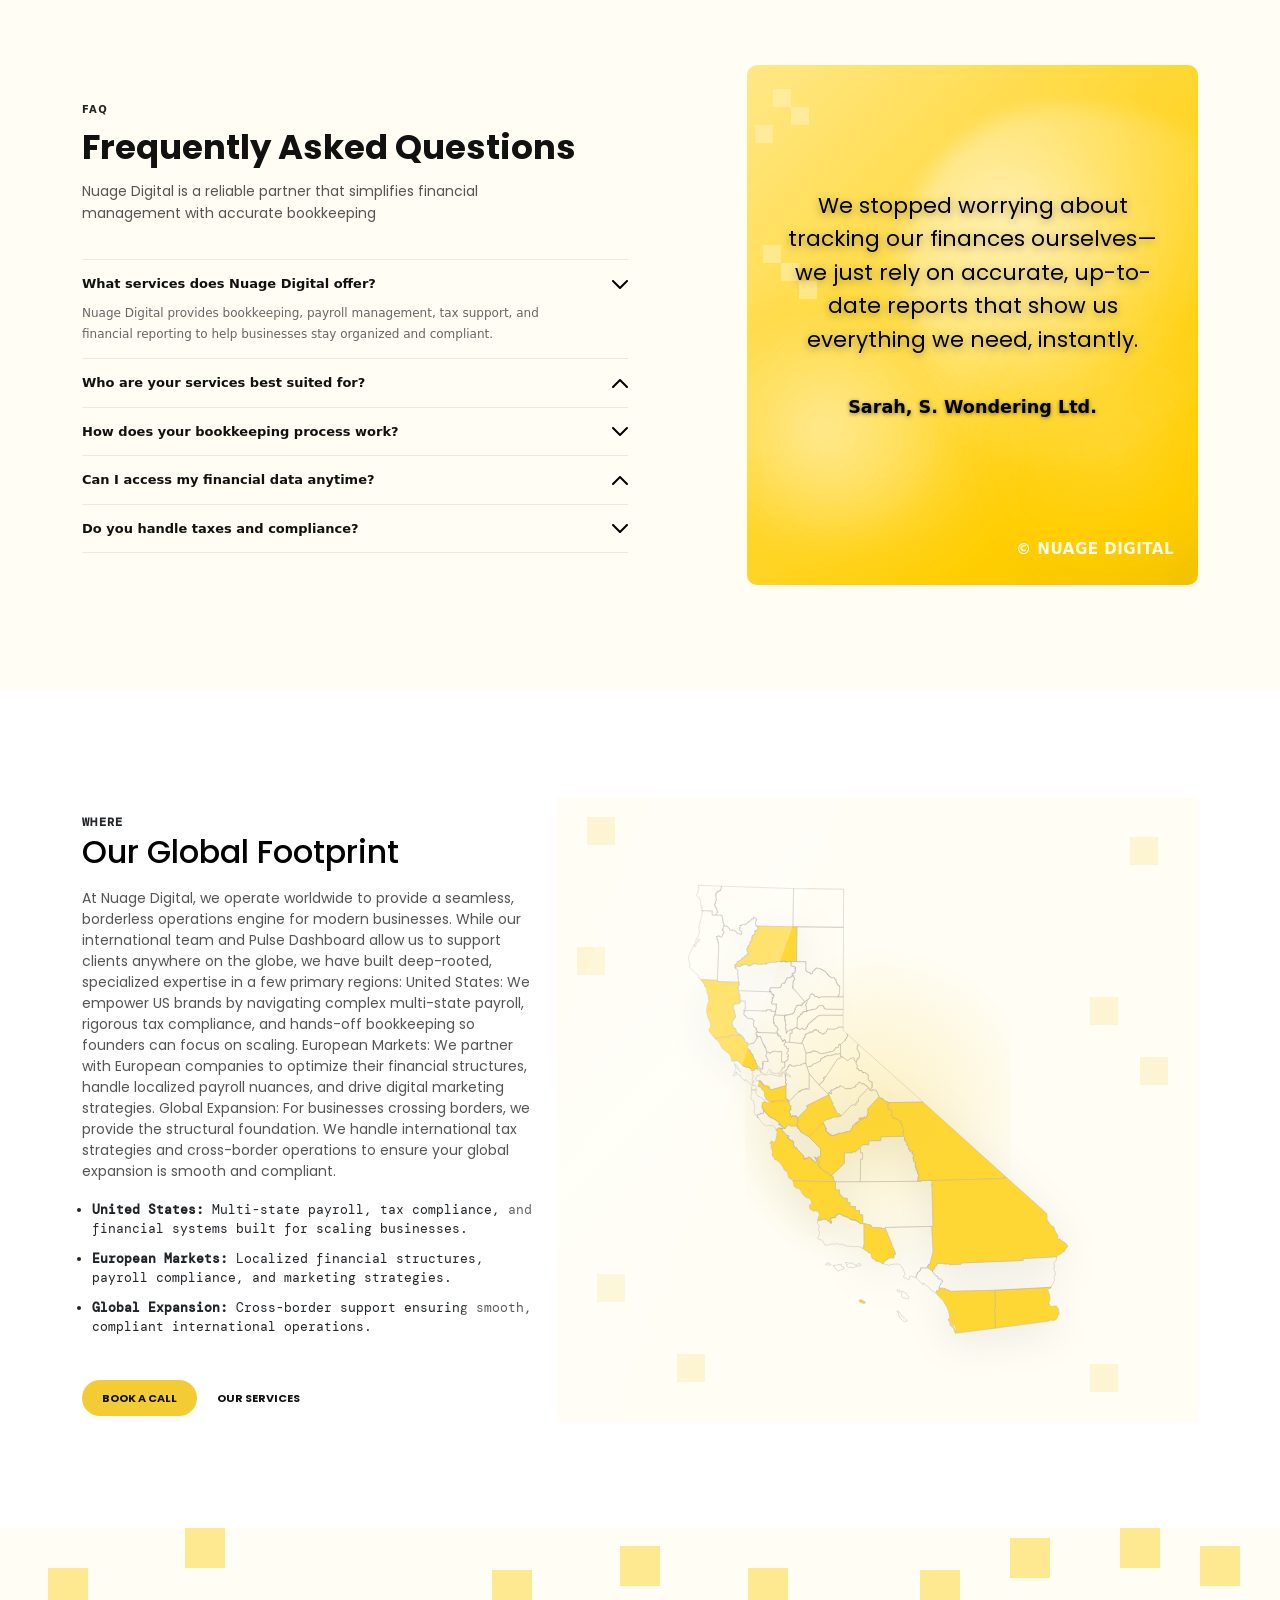
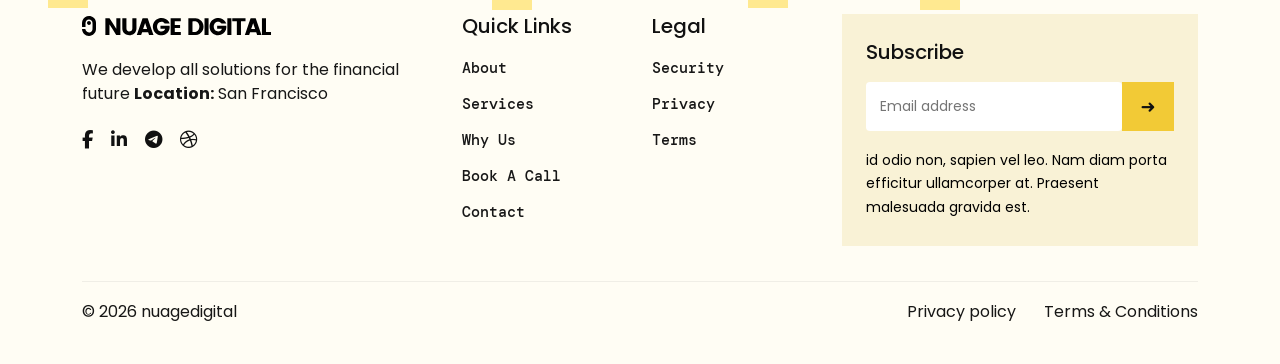
==== commit 0cb6d72e: "new page has been built like service Hub" ====
--- a/index.html
+++ b/index.html
@@ -371,7 +371,7 @@
               <a href="#" class="btn btn-warning rounded-pill px-4 py-2 fw-medium text-dark">
                 REACH OUT
               </a>
-              <a href="#" class="btn btn-outline-secondary rounded-pill px-3 py-2 d-flex align-items-center gap-2">
+              <a href="Services.html" class="btn btn-outline-secondary rounded-pill px-3 py-2 d-flex align-items-center gap-2">
                 <span>Our Services</span>
               </a>
             </div>
@@ -419,7 +419,7 @@
               </div>
               <div>
                 <p class="text-white">We keep your books accurate and provide on-demand financial statements.</p>
-                <a href="#" class="btn btn-light text-dark">LEARN MORE</a>
+                <a href="Services.html" class="btn btn-light text-dark">LEARN MORE</a>
               </div>
             </div>
           </div>
@@ -436,7 +436,7 @@
               </div>
               <div>
                 <p class="text-white">We automate your HR and admin operations, handling time tracking payroll.</p>
-                <a href="#" class="btn btn-light text-dark">LEARN MORE</a>
+                <a href="Services.html" class="btn btn-light text-dark">LEARN MORE</a>
               </div>
             </div>
           </div>
@@ -452,7 +452,7 @@
               </div>
               <div>
                 <p class="text-white">A powerful tool to turn your financial data into insights.</p>
-                <a href="#" class="btn btn-light text-dark">LEARN MORE</a>
+                <a href="Services.html" class="btn btn-light text-dark">LEARN MORE</a>
               </div>
             </div>
           </div>
@@ -469,7 +469,7 @@
               </div>
               <div>
                 <p class="text-white">We bring digital taxes to life with modern tools and expert tax professionals.</p>
-                <a href="#" class="btn btn-light text-dark">LEARN MORE</a>
+                <a href="Services.html" class="btn btn-light text-dark">LEARN MORE</a>
               </div>
             </div>
           </div>
@@ -1171,7 +1171,7 @@
 
             <div class="footprint-buttons">
               <a href="#" class="btn-yellow">BOOK A CALL</a>
-              <a href="#" class="btn-link-light">OUR SERVICES</a>
+              <a href="Services.html" class="btn-link-light">OUR SERVICES</a>
             </div>
           </div>
         </div>
@@ -1405,7 +1405,36 @@
         <!-- Brand -->
         <div class="col-lg-4 col-md-6">
           <div class="footer-brand">
-            <h3>◔ NUAGE DIGITAL</h3>
+            <div class="footer-logo-brand">
+                             <a href="/">
+
+                                <svg width="190" height="20" viewBox="0 0 190 20" fill="none" xmlns="http://www.w3.org/2000/svg">
+                                <g clip-path="url(#clip0_596_144)">
+                                <path d="M23.376 2.16278C24.6904 2.16278 25.9693 2.15047 27.2468 2.17919C27.3959 2.18193 27.5792 2.38163 27.6791 2.53345C29.7704 5.7505 31.8522 8.9744 33.9381 12.1956C34.0338 12.3446 34.1392 12.4869 34.3224 12.7495V2.20108H38.4094V19.066C37.0936 19.066 35.7832 19.0783 34.4743 19.0482C34.3334 19.0455 34.1665 18.8129 34.0639 18.6543C31.9931 15.4646 29.9291 12.2694 27.8637 9.07561C27.7639 8.92105 27.6572 8.77196 27.4643 8.4902V19.0414H23.3773V2.16278H23.376Z" fill="black"/>
+                                <path d="M87.697 7.58976C86.0037 7.58976 84.4841 7.59386 82.9659 7.58018C82.8414 7.58018 82.6526 7.48307 82.6048 7.37911C81.4777 4.9718 77.0775 5.24262 75.7562 7.8086C74.8029 9.6606 74.7782 11.5673 75.7822 13.396C76.8299 15.3041 79.5559 16.0359 81.4763 15.0059C82.364 14.5299 82.9029 13.7818 83.182 12.745H78.4576V9.66607H87.5562C88.5382 15.1742 84.2201 18.9575 80.1687 19.1777C76.1241 19.3979 72.6157 17.2573 71.4203 13.6874C69.6216 8.32153 72.4708 3.47269 77.2827 2.23074C80.9333 1.28833 84.7618 2.6698 86.6739 5.62287C87.0487 6.20008 87.3168 6.84704 87.6984 7.58839L87.697 7.58976Z" fill="black"/>
+                                <path d="M144.362 7.58831C142.669 7.58831 141.119 7.59242 139.569 7.57874C139.465 7.57874 139.319 7.46521 139.267 7.36536C138.04 5.03327 134.436 5.49969 133.055 6.95776C131.275 8.83574 131.317 12.5507 133.194 14.3315C134.399 15.475 136.653 15.791 138.129 15.0223C139.011 14.5627 139.684 13.6572 139.802 12.7435H135.154V9.65915H144.21C144.943 13.9062 142.769 17.368 138.855 18.7605C134.131 20.4415 128.935 17.5582 127.799 12.7244C126.681 7.95762 129.344 3.41107 133.946 2.23203C137.618 1.29235 141.458 2.67383 143.372 5.65425C143.742 6.23146 144.004 6.8798 144.362 7.58558V7.58831Z" fill="black"/>
+                                <path d="M106.348 19.1182V2.26565C106.409 2.23966 106.454 2.2041 106.499 2.2041C108.889 2.22735 111.284 2.16033 113.667 2.29985C117.311 2.51459 120.402 5.06826 121.254 8.39064C122.571 13.5185 119.228 18.4344 113.943 18.9295C111.44 19.1634 108.905 19.0663 106.348 19.1182ZM110.469 15.9368C111.752 15.9231 113.013 16.0626 114.236 15.6317C115.331 15.2447 116.177 14.543 116.677 13.5007C117.579 11.6255 117.625 9.69004 116.699 7.83258C115.485 5.39653 113.207 5.11477 110.469 5.41705V15.9354V15.9368Z" fill="black"/>
+                                <path d="M162.808 19.0677C163.443 17.239 164.054 15.4718 164.669 13.7046C165.954 10.0047 167.244 6.30619 168.518 2.60221C168.628 2.28077 168.757 2.14673 169.119 2.15357C170.504 2.17819 171.888 2.16725 173.271 2.16041C173.532 2.15904 173.7 2.18913 173.803 2.48868C175.673 7.9325 177.556 13.3722 179.437 18.8133C179.459 18.8762 179.467 18.9419 179.497 19.0691C178.091 19.0691 176.715 19.0759 175.339 19.0554C175.231 19.054 175.073 18.8749 175.027 18.7463C174.768 18.0255 174.529 17.2964 174.302 16.5647C174.224 16.3157 174.104 16.2186 173.833 16.22C172.056 16.2323 170.279 16.2323 168.503 16.22C168.21 16.2172 168.081 16.3198 167.998 16.5934C167.78 17.3101 167.548 18.0241 167.287 18.7258C167.233 18.8694 167.029 19.0527 166.891 19.0554C165.559 19.08 164.227 19.0705 162.806 19.0705L162.808 19.0677ZM171.205 7.25134C171.171 7.25407 171.137 7.25681 171.103 7.26091C170.46 9.19771 169.818 11.1359 169.169 13.0932H173.143C172.488 11.1181 171.847 9.1854 171.205 7.25271V7.25134Z" fill="black"/>
+                                <path d="M71.464 19.0425H67.098C66.8436 18.2724 66.5632 17.4928 66.3307 16.6981C66.2199 16.3178 66.0312 16.2098 65.6427 16.2153C63.9699 16.2371 62.2957 16.2358 60.6229 16.2153C60.2413 16.2112 60.0457 16.2973 59.939 16.694C59.753 17.3834 59.5081 18.0563 59.2592 18.7265C59.2086 18.8647 59.0321 19.0507 58.9118 19.0521C57.5645 19.0753 56.2172 19.0671 54.8057 19.0671C54.8727 18.8455 54.9178 18.6691 54.978 18.4967C56.815 13.2061 58.6546 7.91822 60.482 2.62486C60.5983 2.28838 60.7364 2.14476 61.1194 2.1516C62.5022 2.17896 63.8851 2.16938 65.2693 2.15707C65.547 2.15434 65.6919 2.22546 65.7877 2.50586C67.652 7.93053 69.5286 13.3511 71.3997 18.773C71.4271 18.851 71.438 18.9331 71.4627 19.0439L71.464 19.0425ZM65.1216 13.0899C64.4623 11.1093 63.8194 9.17933 63.1301 7.10712C62.4407 9.18754 61.8006 11.1148 61.1454 13.0899H65.1216Z" fill="black"/>
+                                <path d="M0.0323383 12.9146H3.31368C3.63785 13.6887 3.83481 14.4602 4.25062 15.0894C5.02889 16.2711 6.56082 16.769 7.8616 16.4107C9.3648 15.9948 10.4399 14.8185 10.4878 13.3112C10.5562 11.131 10.5767 8.94386 10.4919 6.76497C10.4166 4.8227 8.77665 3.42481 6.86584 3.49594C5.00564 3.5657 3.54894 5.09763 3.52569 7.02758C3.51201 8.16969 3.52295 9.31317 3.52295 10.4566C3.52295 10.6221 3.52295 10.789 3.52295 10.9846H0.119877C0.0884179 10.9463 0.0487518 10.919 0.0501196 10.8943C0.102096 8.85906 -0.24806 6.8019 0.387965 4.79945C1.89801 0.0408887 7.99017 -1.58679 11.6887 1.78483C13.2343 3.19366 14.0153 4.9499 14.0194 7.04263C14.0235 9.05602 14.0235 11.068 14.0194 13.0814C14.0126 16.836 10.92 19.9491 7.14897 19.9997C3.31915 20.0517 0.148601 17.059 0.0323383 13.2825C0.0296027 13.1827 0.0323383 13.0814 0.0323383 12.9146Z" fill="black"/>
+                                <path d="M40.372 2.21777H44.4453C44.4453 2.43525 44.4453 2.63358 44.4453 2.83328C44.4453 5.86979 44.4384 8.90629 44.4521 11.9442C44.4548 12.4516 44.4877 12.9727 44.6053 13.4638C44.8789 14.6114 45.7296 15.3035 46.9059 15.3801C47.3122 15.406 47.7321 15.4156 48.1315 15.3459C49.4993 15.1079 50.3268 14.0916 50.3391 12.5624C50.3665 9.33851 50.3514 6.11325 50.3541 2.88936C50.3541 2.68693 50.3541 2.48313 50.3541 2.23692H54.4288C54.4425 2.3737 54.4671 2.50364 54.4671 2.63495C54.4685 5.84243 54.463 9.04991 54.4698 12.2574C54.4739 14.4869 53.7052 16.3703 51.9408 17.771C49.3652 19.8131 45.0676 19.7105 42.555 17.5932C40.9752 16.2609 40.3542 14.5033 40.3351 12.5132C40.3022 9.18669 40.3227 5.86021 40.3227 2.53237C40.3227 2.43525 40.3515 2.33677 40.3706 2.21914L40.372 2.21777Z" fill="black"/>
+                                <path d="M98.8268 15.9389V19.0274H88.6367V2.20215H98.8049V5.25096H92.7675V8.90981H98.0895V11.9969H92.7798V15.9375H98.8254L98.8268 15.9389Z" fill="black"/>
+                                <path d="M158.963 19.0438H154.838V5.33849H150.27V2.22266H163.528V5.32345H158.963V19.0452V19.0438Z" fill="black"/>
+                                <path d="M179.94 19.0375V2.22461H184.007V15.9381H189.127V19.0375H179.94Z" fill="black"/>
+                                <path d="M126.572 19.044H122.52V2.23242H126.572V19.044Z" fill="black"/>
+                                <path d="M149.402 19.0426H145.345V2.23242H149.402V19.044V19.0426Z" fill="black"/>
+                                <path d="M8.94764 7.05829C8.95174 8.1279 8.07635 9.0156 7.00263 9.02791C5.92344 9.04022 5.04122 8.17714 5.02754 7.09522C5.01249 5.97499 5.8701 5.10781 6.99032 5.10645C8.06815 5.10645 8.94217 5.97773 8.94764 7.05829Z" fill="black"/>
+                                </g>
+                                <defs>
+                                <clipPath id="clip0_596_144">
+                                <rect width="189.126" height="19.9999" fill="white"/>
+                                </clipPath>
+                                </defs>
+                                </svg>
+
+
+                             </a>
+                         </div>
             <p>We develop all solutions for the financial future <b>Location:</b> San Francisco</p>
 
 
--- a/assets/css/custom.css
+++ b/assets/css/custom.css
@@ -720,7 +720,7 @@
 }
 
 h4#bg_shadow_tax {
-  background-color: #B668FF;
+  background: #FF8383;
   max-width: 40% !important;
 }
 
@@ -765,10 +765,11 @@
 /* card base */
 .nuage-services .card {
   position: relative;
-  overflow: hidden;
-  border-radius: 12px;
-  min-height: 280px;
-  cursor: pointer;
+    overflow: hidden;
+    border-radius: 4px;
+    min-height: 280px;
+    cursor: pointer;
+    border: none;
 }
 
 /* dark overlay (hidden initially) */
@@ -3719,3 +3720,60 @@
   opacity: 1;
   top: 65px !important;
 }
+
+
+/* service-page */
+
+
+
+.service_banner_img img {
+    width: 100%;
+    max-width: 67%;
+    margin: 0 auto;
+}
+
+
+section#services {
+    padding-top: 15px;
+}
+
+
+
+section.nuage-counter {
+    background: #FFFDF4;
+    padding-top: 3rem;
+    padding-bottom: 3rem;
+}
+
+
+section.nuage-counter h2 {
+    font-family: "Poppins", sans-serif;
+    font-weight: 400;
+    font-style: Regular;
+    font-size: 20px;
+    padding-right: 50px;
+    line-height:30px;
+    letter-spacing: 0%;
+}
+
+
+
+section.nuage-counter h1 {
+    font-family: "Poppins", sans-serif;
+    font-weight: 600;
+    font-style: Regular;
+    font-size: 50px;
+    line-height: 100%;
+    letter-spacing: 0%;
+    text-transform: uppercase;
+}
+
+.operation-img img {
+    width: 100%;
+    max-width: 100%;
+    object-fit: cover;
+}
+
+.footer-logo-brand {
+    margin-bottom: 20px;
+}
